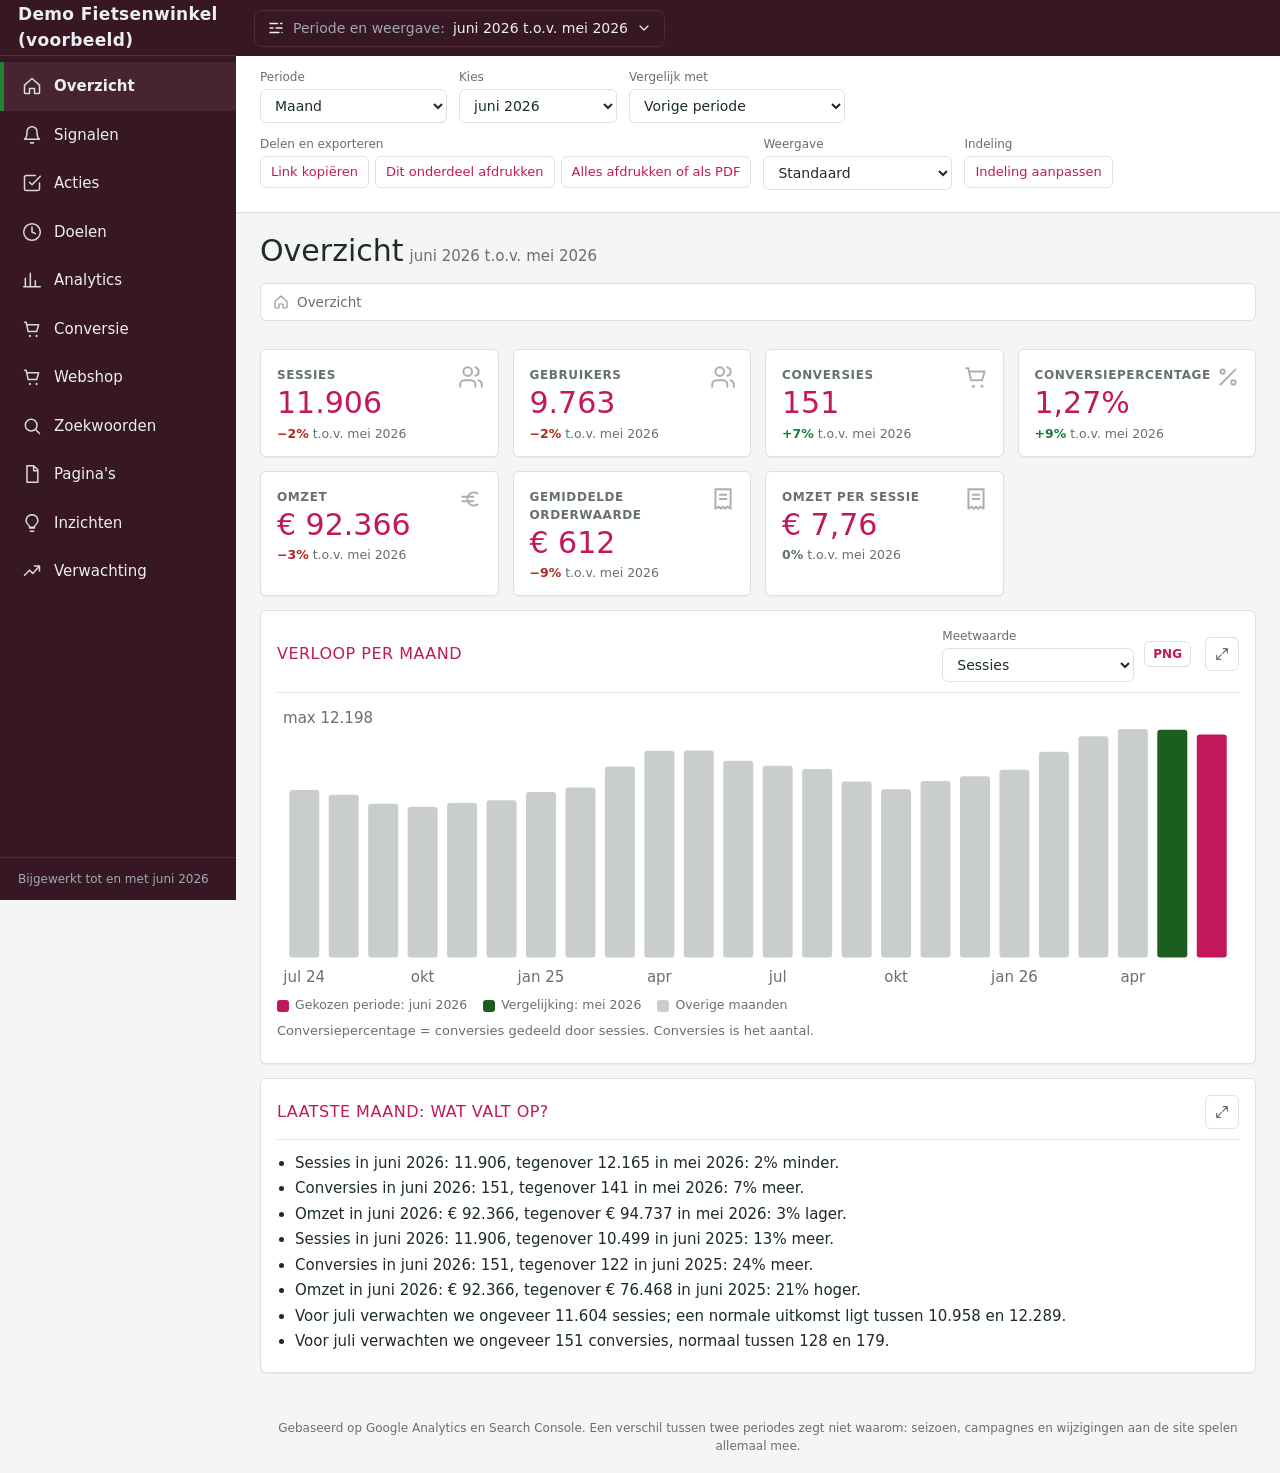
==== dashboard.html @ 762b7cb7 "Add files via upload" ====
<!doctype html>
<html lang="nl"><head><meta charset="utf-8"><meta name="viewport" content="width=device-width,initial-scale=1">
<meta http-equiv="Content-Security-Policy" content="default-src 'none'; img-src data:; font-src data:; style-src 'sha256-wTCPp9EGYqGmi0ej5ncBSJ5hKTFx9IuQCtGtWzcFGpI='; script-src 'sha256-i0aN+VMbCwpptLCqnxcGpeoLJK3s5Jv+QMBbBf+KfWs='; base-uri 'none'; form-action 'none'">
<meta name="robots" content="noindex,nofollow"><meta name="referrer" content="no-referrer">
<title>Demo Fietsenwinkel (voorbeeld) · Dashboard</title>
<style>/* Dashboard (lay-out: donkere zijbalk, topbalk, tegels met pictogram, panelen met uitklapknop). Kleuren komen als variabelen uit het thema. */
*{box-sizing:border-box}
html{background:var(--page)}
body{margin:0;background:var(--page);color:var(--text);font-family:var(--font);font-size:15px;line-height:1.5}
.shell{display:flex;min-height:100vh}

/* zijbalk */
.side{flex:0 0 236px;width:236px;background:var(--side-bg);color:var(--side-text);display:flex;flex-direction:column;position:sticky;top:0;height:100vh;z-index:40}
.side-brand{height:56px;flex:0 0 56px;display:flex;align-items:center;padding:0 18px;border-bottom:1px solid var(--side-line);font-weight:800;font-size:17px;letter-spacing:.02em;overflow:hidden}
.side-brand img{max-height:32px;max-width:190px;width:auto;height:auto;display:block}
.nav-list{display:flex;flex-direction:column;padding:6px 0;flex:1;overflow:auto}
.nav{display:flex;align-items:center;gap:12px;width:100%;padding:13px 18px;background:none;border:0;border-left:4px solid transparent;color:var(--side-text);font:inherit;font-size:15px;text-align:left;cursor:pointer}
.nav:hover{background:var(--side-active)}
.nav.on{background:var(--side-active);border-left-color:var(--side-accent);font-weight:700}
.nav:focus-visible{outline:3px solid var(--accent);outline-offset:-3px}
.nav svg{flex:0 0 20px;opacity:.9}
.side-foot{padding:12px 18px;font-size:12px;color:var(--side-muted);border-top:1px solid var(--side-line)}
.scrim{display:none}

/* hoofdgedeelte */
.main{flex:1;min-width:0;display:flex;flex-direction:column}
.topbar{height:56px;flex:0 0 56px;background:var(--side-bg);color:var(--side-text);display:flex;align-items:center;justify-content:space-between;gap:12px;padding:0 18px;position:sticky;top:0;z-index:30}
.burger{display:none;background:none;border:0;color:var(--side-text);padding:6px;cursor:pointer}
.bar-name{font-weight:700;display:none}
.selbtn{display:flex;align-items:center;gap:8px;background:none;border:1px solid var(--side-line);border-radius:8px;color:var(--side-text);font:inherit;font-size:14px;padding:7px 12px;cursor:pointer;max-width:100%;text-align:left}
.selbtn:hover{background:var(--side-active)}
.selbtn:focus-visible,.burger:focus-visible{outline:3px solid var(--accent);outline-offset:2px}
.selbtn .lab{color:var(--side-muted)}
.selbtn .lab::after{content:":"}
.selbtn span.txt{overflow:hidden;text-overflow:ellipsis;white-space:nowrap}
.selpanel{background:var(--card);border-bottom:1px solid var(--border);padding:12px 24px}
.selpanel[hidden]{display:none}
.pagehead{padding:20px 24px 4px}
.pagehead h1{font-size:30px;font-weight:300;margin:0;line-height:1.2}
.pagehead h1 small{font-size:15px;color:var(--muted);font-weight:400;margin-left:6px}
.crumbs{display:flex;align-items:center;gap:8px;color:var(--muted);font-size:13.5px;background:var(--card);border:1px solid var(--border);border-radius:6px;padding:8px 12px;margin:14px 0 4px}
.crumbs svg{opacity:.7}
.content{padding:8px 24px 24px}
.footer{color:var(--muted);font-size:12px;margin:8px 24px 18px;text-align:center}

/* tegels en panelen */
.kpis{display:grid;grid-template-columns:repeat(auto-fit,minmax(200px,1fr));gap:14px;margin:12px 0 14px}
.kpi{position:relative;background:var(--card);border:1px solid var(--border);border-radius:6px;padding:16px 16px 12px;box-shadow:0 1px 2px rgba(0,0,0,.05)}
.kpi .l{color:var(--muted);font-size:12px;text-transform:uppercase;letter-spacing:.05em;font-weight:600;order:2}
.kpi .v{font-size:30px;font-weight:300;color:var(--primary-text);line-height:1.15;margin:2px 0 4px}
.kpi .d{font-size:12.5px;color:var(--muted)}
.kpi .ic{position:absolute;right:14px;top:14px;color:var(--muted);opacity:.55}
.pos{color:var(--good)}.neg{color:var(--bad)}
.kpi .d.pos b{color:var(--good)}.kpi .d.neg b{color:var(--bad)}.kpi .d b{font-weight:700}
.card{background:var(--card);border:1px solid var(--border);border-radius:6px;padding:16px;margin:0 0 14px;box-shadow:0 1px 2px rgba(0,0,0,.05);min-width:0}
.ph{display:flex;align-items:center;justify-content:space-between;gap:12px;flex-wrap:wrap;border-bottom:1px solid var(--border);padding-bottom:10px;margin-bottom:12px}
.ph h2{font-size:16px;margin:0;color:var(--primary-text);text-transform:uppercase;letter-spacing:.03em;font-weight:500}
.ph .controls{margin:0}
.ph .tools{display:flex;align-items:center;gap:10px;margin-left:auto}
.xbtn{display:inline-flex;align-items:center;justify-content:center;width:34px;height:34px;background:var(--card);border:1px solid var(--border);border-radius:6px;color:var(--muted);cursor:pointer;padding:0}
.xbtn:hover{color:var(--text);border-color:var(--primary)}
.xbtn:focus-visible{outline:3px solid var(--accent);outline-offset:2px}
.card.expanded{position:fixed;top:0;right:0;bottom:0;left:0;z-index:60;margin:0;border-radius:0;overflow:auto;padding:24px}
body.noscroll{overflow:hidden}
h3{font-size:14px;margin:16px 0 6px;color:var(--text)}

/* besturing, tabellen, grafieken */
.controls{display:flex;flex-wrap:wrap;gap:12px;margin:0 0 10px}
.field{display:flex;flex-direction:column;font-size:12px;color:var(--muted);gap:3px}
select{font:inherit;font-size:14px;color:var(--text);background:var(--card);border:1px solid var(--border);border-radius:6px;padding:7px 10px;min-width:150px}
select:focus-visible{outline:3px solid var(--accent);outline-offset:1px}
.scroll{overflow-x:auto;-webkit-overflow-scrolling:touch}
table{width:100%;border-collapse:collapse;margin:6px 0}
th,td{text-align:left;padding:7px 8px;border-bottom:1px solid var(--border);font-size:14px}
th{font-size:12px;color:var(--muted);text-transform:uppercase;letter-spacing:.03em;font-weight:600}
td.num,th:not(:first-child){text-align:right}
td.num{white-space:nowrap}td.txt{text-align:left}td.strong{font-weight:700}td.new{color:var(--primary-text);font-weight:600}
tr.pick{cursor:pointer}tr.pick:hover td{background:var(--page)}tr.pick:focus-visible{outline:3px solid var(--accent);outline-offset:-3px}
tr.pick.on td{background:var(--page);font-weight:600}tr.total td{font-weight:700;border-top:2px solid var(--border)}
.absent{color:var(--muted);font-style:italic}
.chart svg{display:block;width:100%;height:auto}
.bar{fill:var(--muted);opacity:.35}
.bar.sel{fill:var(--primary);opacity:1}.bar.cmp{fill:var(--accent);opacity:1}.bar.fc{fill:var(--accent);opacity:.75}
.whisker{stroke:var(--text);stroke-width:2}
.axis{fill:var(--muted);font-size:10px}
.legend{display:flex;flex-wrap:wrap;gap:6px 16px;margin:6px 0 2px;font-size:12.5px;color:var(--muted)}
.lg{display:inline-flex;align-items:center;gap:6px}
.sw{display:inline-block;width:12px;height:12px;border-radius:3px;background:var(--muted);opacity:.35}
.sw.sel{background:var(--primary);opacity:1}.sw.cmp{background:var(--accent);opacity:1}
.sw.fc{background:var(--accent);opacity:.75}.sw.wh{background:none;border-left:2px solid var(--text);border-radius:0;width:2px;opacity:1}
.s0{fill:var(--c0)}.s1{fill:var(--c1)}.s2{fill:var(--c2)}.s3{fill:var(--c3)}.s4{fill:var(--c4)}.s5{fill:var(--c5)}
.sw.s0{background:var(--c0);opacity:1}.sw.s1{background:var(--c1);opacity:1}.sw.s2{background:var(--c2);opacity:1}
.sw.s3{background:var(--c3);opacity:1}.sw.s4{background:var(--c4);opacity:1}.sw.s5{background:var(--c5);opacity:1}
.mk.sel{fill:var(--primary)}.mk.cmp{fill:var(--accent)}
.spark{display:block;width:110px;height:28px}.spark polyline{fill:none;stroke:var(--primary);stroke-width:2;stroke-linejoin:round;stroke-linecap:round}.spark circle{fill:var(--accent)}
.note{color:var(--muted);font-size:13px;margin:6px 0}
.notes .note{margin:4px 0}
.muted{color:var(--muted)}
.warn{border-left:4px solid var(--bad);background:var(--card);padding:8px 12px;border-radius:6px;margin:6px 0;font-size:13.5px}
ul{margin:4px 0 0 18px;padding:0}li{margin:3px 0;overflow-wrap:anywhere}
.detail{margin-top:10px}.detail h3{margin:10px 0 4px}
.close{font:inherit;font-size:13px;color:var(--primary-text);background:none;border:1px solid var(--border);border-radius:8px;padding:4px 10px;cursor:pointer}
.subtabs{display:flex;flex-wrap:wrap;gap:6px;margin:8px 0 12px}
.pill{font:inherit;font-size:13.5px;font-weight:600;color:var(--text);background:var(--card);border:1px solid var(--border);border-radius:999px;padding:6px 14px;cursor:pointer}
.pill:hover{border-color:var(--primary)}.pill.on{background:var(--primary);color:var(--on-primary);border-color:var(--primary)}
.pill:focus-visible{outline:3px solid var(--accent);outline-offset:2px}
.kw-search{width:100%;max-width:420px;font:inherit;font-size:15px;color:var(--text);background:var(--card);border:1px solid var(--border);border-radius:8px;padding:9px 12px}
.kw-search:focus-visible{outline:3px solid var(--accent);outline-offset:1px}
.chips{display:flex;flex-wrap:wrap;gap:6px;margin:8px 0}
.chip{font:inherit;font-size:13px;color:var(--on-primary);background:var(--primary);border:0;border-radius:999px;padding:5px 12px;cursor:pointer}
.chip:focus-visible{outline:3px solid var(--accent);outline-offset:2px}

/* smalle schermen: zijbalk wordt een uitschuifmenu */
@media (max-width:900px){
  .side{position:fixed;left:-260px;top:0;width:250px;flex:none;height:100vh;transition:left .2s}
  .side.open{left:0}
  .scrim.on{display:block;position:fixed;top:0;right:0;bottom:0;left:0;background:rgba(0,0,0,.45);z-index:35}
  .burger{display:inline-flex}.bar-name{display:block;flex:1;overflow:hidden;text-overflow:ellipsis;white-space:nowrap}
  .selbtn span.txt{display:none}.selbtn .lab::after{content:""}.selbtn .lab{color:var(--side-text);font-weight:600}.selbtn{flex:0 1 auto;min-width:0}
  .selpanel{padding:10px 14px}.pagehead{padding:14px 14px 0}.content{padding:6px 14px 18px}.pagehead h1{font-size:24px}
  .footer{margin:8px 14px 16px}
}
@media (max-width:560px){
  th{text-transform:none;font-size:11px;letter-spacing:0}
  .kpi .v{font-size:24px}th,td{padding:6px 4px;font-size:13px}select{min-width:0;width:100%}.field{flex:1 1 140px}
  .crumbs{display:none}
}
@media (prefers-reduced-motion:reduce){.side{transition:none}}


/* toegankelijkheid */
tbody th{font-size:14px;text-transform:none;letter-spacing:0;color:inherit;font-weight:400;text-align:left}
tr.total th{font-weight:700}
.rowbtn{background:none;border:0;padding:0;margin:0;font:inherit;color:inherit;text-align:left;cursor:pointer;text-decoration:underline dotted;text-underline-offset:3px}
.rowbtn:hover{text-decoration:underline}
.rowbtn:focus-visible{outline:3px solid var(--accent);outline-offset:2px;border-radius:3px}
.skip{position:absolute;left:-9999px;top:8px;z-index:100;background:var(--card);color:var(--text);border:2px solid var(--primary);border-radius:6px;padding:8px 14px;font:inherit}
.skip:focus{left:8px}
.sr{position:absolute;width:1px;height:1px;margin:-1px;padding:0;overflow:hidden;clip:rect(0,0,0,0);white-space:nowrap;border:0}
main.content:focus{outline:none}
.pagehead h1:focus{outline:none}
@supports not selector(:focus-visible){
  .nav:focus,.selbtn:focus,.burger:focus,.xbtn:focus,.pill:focus,.chip:focus,.rowbtn:focus,select:focus,.kw-search:focus{outline:3px solid var(--accent);outline-offset:2px}
}

/* weergave Kaarten: cijfertegels en grafieken met meerdere reeksen */
.pbi-tiles{display:grid;grid-template-columns:repeat(4,minmax(0,1fr));gap:12px;margin-bottom:16px}
.pbi-tile{background:var(--card);border:1px solid var(--border);border-radius:8px;padding:12px 16px;text-align:center}
.pbi-tile .l{text-align:left;font-size:15px;color:var(--text)}
.pbi-tile .v{font-size:34px;font-weight:300;line-height:1.3;margin:8px 0 4px;color:var(--primary-text)}
.pbi-tile .v.pos{color:var(--good)}
.pbi-tile .v.neg{color:var(--bad)}
.pbi-tile .d{font-size:13px;color:var(--muted)}
.pbi-grid{display:grid;grid-template-columns:repeat(2,minmax(0,1fr));gap:16px}
@media (max-width:1100px){.pbi-tiles{grid-template-columns:repeat(2,minmax(0,1fr))}.pbi-grid{grid-template-columns:minmax(0,1fr)}}
@media (max-width:500px){.pbi-tiles{grid-template-columns:minmax(0,1fr)}}
.chart .grid{stroke:var(--border);stroke-width:1}
.chart .bar.g0,.legend .sw.g0{fill:var(--s-a);background:var(--s-a);opacity:1}
.chart .bar.g1,.legend .sw.g1{fill:var(--s-b);background:var(--s-b);opacity:1}
.chart .bar.g2,.legend .sw.g2{fill:var(--s-c);background:var(--s-c);opacity:1}
.chart .ln{fill:none;stroke-width:2.5;stroke-linejoin:round}
.chart .l0{stroke:var(--s-a);fill:var(--s-a)}
.chart .l1{stroke:var(--s-b);fill:var(--s-b)}
.chart .l2{stroke:var(--s-c);fill:var(--s-c)}
.chart .ln.l0,.chart .ln.l1,.chart .ln.l2{fill:none}
.chart .ln.dash{stroke-dasharray:6 4}
.chart .ax2{font-size:12.5px}

/* signalen */
.signals{list-style:none;margin:0;padding:0}
.signal{border-left:5px solid var(--border);padding:8px 14px;margin:12px 0;background:var(--card)}
.signal.sev-high{border-left-color:var(--bad)}
.signal.sev-mid{border-left-color:var(--s-b)}
.signal.sev-low{border-left-color:var(--s-c)}
.signal h3{margin:4px 0;font-size:16px}
.signal p{margin:4px 0}
.signal .sev{display:inline-block;font-size:12px;font-weight:700;text-transform:uppercase;letter-spacing:.04em;color:var(--text);border:1px solid var(--border);border-radius:4px;padding:0 6px}

/* delen en exporteren */
.export .exrow{display:flex;flex-wrap:wrap;gap:6px}
.xb,.exp{font:inherit;font-size:13px;color:var(--primary-text);background:var(--card);border:1px solid var(--border);border-radius:6px;padding:5px 10px;cursor:pointer}
.xb:hover,.exp:hover{border-color:var(--primary)}
.xb:focus-visible,.exp:focus-visible{outline:3px solid var(--accent);outline-offset:2px}
.exp{padding:3px 8px;font-size:12px;font-weight:600;margin-right:4px}
/* afdrukken en PDF: alleen de inhoud, geen menu en knoppen; alle onderdelen onder elkaar bij 'alles afdrukken' */
.printall{display:none}
body.print-all .shell,body.print-all .scrim,body.print-all .skip{display:none}
body.print-all .printall{display:block;padding:16px 24px;background:var(--page)}
.print-head{font-size:24px;font-weight:300;margin:0 0 12px;color:var(--primary-text)}
.print-title{font-size:20px;margin:18px 0 8px;color:var(--text);border-bottom:2px solid var(--primary);padding-bottom:4px}
@media print{
  .side,.topbar,.selpanel,.skip,.sr,.scrim,.footer,.xbtn,.tools,.crumbs,.controls,.close{display:none !important}
  html,body{background:#fff}
  .shell{display:block}.main{margin:0}.content{padding:0}
  .card,.pbi-tile,.kpi,.signal{break-inside:avoid;box-shadow:none}
  .print-view{break-before:page}
  .print-view:first-of-type{break-before:auto}
  body.print-all .printall{padding:0}
  *{-webkit-print-color-adjust:exact;print-color-adjust:exact}
}

/* weergave Lijnen */
.pbi-tiles.lt .pbi-tile{text-align:left;border-top:4px solid var(--s-a);border-radius:6px}
.pbi-tiles.lt .pbi-tile .v{font-size:28px;font-weight:600}
.chart .area{fill:var(--s-a);opacity:.14;stroke:none}
.chart .ln.l0{stroke-width:3}
/* weergave Donker: meters, ring, balken */
.neon-gauges{display:grid;grid-template-columns:repeat(4,minmax(0,1fr));gap:12px}
@media (max-width:1100px){.neon-gauges{grid-template-columns:repeat(2,minmax(0,1fr))}}
.gbox .gl{text-align:center;font-size:14px;color:var(--muted)}
.g-track{fill:none;stroke:var(--border);stroke-width:14;stroke-linecap:round}
.g-val{fill:none;stroke:var(--s-a);stroke-width:14;stroke-linecap:round}
.g-num{fill:var(--text);font-size:22px;font-weight:600}
.g-sub{fill:var(--muted);font-size:10px}
.donut{display:grid;grid-template-columns:minmax(120px,200px) 1fr;gap:16px;align-items:center}
.dn{fill:none;stroke-width:16}
.dn.d0,.sw.d0{stroke:var(--c0);background:var(--c0);opacity:1}.dn.d1,.sw.d1{stroke:var(--c1);background:var(--c1);opacity:1}
.dn.d2,.sw.d2{stroke:var(--c2);background:var(--c2);opacity:1}.dn.d3,.sw.d3{stroke:var(--c3);background:var(--c3);opacity:1}.dn.d4,.sw.d4{stroke:var(--c5);background:var(--c5);opacity:1}
.donut .legend{flex-direction:column;align-items:flex-start}
.hbars .hb{display:grid;grid-template-columns:minmax(80px,30%) 1fr minmax(48px,auto);gap:10px;align-items:center;margin:8px 0}
.hb-l{overflow:hidden;text-overflow:ellipsis;white-space:nowrap}
.hb-t{display:block;height:12px;background:var(--border);border-radius:6px;overflow:hidden}
.hb-f{display:block;height:100%;background:linear-gradient(90deg,var(--s-a),var(--s-b));border-radius:6px}
.hb-v{text-align:right;font-variant-numeric:tabular-nums}
html[data-style="donker"] .chart .area{opacity:.25}

/* eigen indeling */
[hidden]{display:none !important}
.layout-editor{border:2px dashed var(--primary)}
.ly-list{list-style:none;margin:8px 0;padding:0}
.ly-row{display:flex;align-items:center;gap:8px;padding:6px 0;border-bottom:1px solid var(--border)}
.ly-row label{flex:1}
.ly-row .xb{padding:3px 10px;min-width:36px}
.ly-row .xb:disabled{opacity:.4;cursor:default}
.ly-row input{width:18px;height:18px}

/* wereldbol */
.globe-row{display:grid;grid-template-columns:minmax(240px,560px) minmax(0,1fr);gap:20px;align-items:start}
@media (max-width:900px){.globe-row{grid-template-columns:minmax(0,1fr)}}
canvas.globe{display:block;width:100%;height:auto;max-width:560px;touch-action:pan-y;cursor:grab;border-radius:50%}
canvas.globe:active{cursor:grabbing}
canvas.globe:focus-visible{outline:3px solid var(--accent);outline-offset:3px}
.globe-info{min-height:2.6em;font-weight:600;margin:0 0 8px}
.globe-legend{display:flex;align-items:center;gap:8px;margin:12px 0;font-size:13px;color:var(--muted)}
.globe-grad{display:inline-block;width:140px;height:10px;border-radius:5px;background:linear-gradient(90deg,var(--border),var(--s-a))}
.globe-top{margin:8px 0;padding-left:20px}

/* reeksen 4 en 5 */
.chart .bar.g3,.legend .sw.g3{fill:var(--s-d);background:var(--s-d);opacity:1}
.chart .bar.g4,.legend .sw.g4{fill:var(--muted);background:var(--muted);opacity:1}
.chart .l3{stroke:var(--s-d);fill:var(--s-d)}.chart .l4{stroke:var(--muted);fill:var(--muted)}
.chart .ln.l3,.chart .ln.l4{fill:none}
/* meters met kleurverloop */
.g-val{stroke:var(--grad,var(--s-a))}
.gs0{stop-color:var(--s-a)}.gs1{stop-color:var(--s-b)}
/* weergave Donker: neon, diepe achtergrond, gloed */
html[data-style="donker"],html[data-style="donker"] body{background:radial-gradient(1100px 600px at 85% -10%,#2b1c63 0%,var(--page) 62%) fixed,var(--page)}
html[data-style="donker"] .card,html[data-style="donker"] .pbi-tile,html[data-style="donker"] .kpi{background:linear-gradient(160deg,#1c1842 0%,var(--card) 70%);border-color:#33306a;box-shadow:0 0 0 1px rgba(155,135,255,.08),0 8px 24px rgba(0,0,0,.35)}
html[data-style="donker"] .selpanel,html[data-style="donker"] .topbar{background:#120f2c}
html[data-style="donker"] .g-val{stroke:var(--grad);filter:drop-shadow(0 0 6px rgba(255,79,163,.7))}
html[data-style="donker"] .gs0{stop-color:var(--s-a)}html[data-style="donker"] .gs1{stop-color:var(--s-b)}
html[data-style="donker"] .chart .ln{filter:drop-shadow(0 0 5px currentColor)}
html[data-style="donker"] .chart .ln.l0{stroke:var(--s-a);color:var(--s-a)}html[data-style="donker"] .chart .ln.l1{color:var(--s-b)}html[data-style="donker"] .chart .ln.l2{color:var(--s-c)}
html[data-style="donker"] .chart .area{fill:var(--s-a);opacity:.22}
html[data-style="donker"] .dn{filter:drop-shadow(0 0 4px rgba(155,135,255,.5))}
html[data-style="donker"] .hb-f{background:linear-gradient(90deg,var(--s-a),var(--s-b),var(--s-c))}
html[data-style="donker"] .hb-t{background:#2a2658}
html[data-style="donker"] .card h2,html[data-style="donker"] .ph h2{color:var(--primary-text);letter-spacing:.06em}
/* weergave Kaarten en Lijnen in alle onderdelen: ander uiterlijk van tegels en panelen */
html[data-style="kaarten"] .kpi{text-align:center;border-radius:8px}
html[data-style="kaarten"] .kpi .v{font-weight:300;font-size:34px}
html[data-style="lijnen"] .card{border:0;border-top:3px solid var(--s-a);border-radius:4px;box-shadow:0 1px 3px rgba(0,0,0,.08)}
html[data-style="lijnen"] .kpi{border:0;border-left:4px solid var(--s-a);border-radius:4px}

/* samenvatting van het bureau */
.sm-text{font-size:16px;line-height:1.6;max-width:70ch;margin:8px 0}
.neon-gauges.cols3{grid-template-columns:repeat(3,minmax(0,1fr))}
@media (max-width:700px){.neon-gauges.cols3{grid-template-columns:repeat(2,minmax(0,1fr))}}
.field input[type=number]{min-width:260px;font:inherit;padding:7px 9px}

html[data-style="donker"]{color-scheme:dark;--page:#0b0a1f;--card:#161334;--text:#f2f1ff;--muted:#b3b0d6;--border:#2e2a5a;--primary:#ff4fa3;--on-primary:#000000;--primary-text:#ff69b4;--accent:#38d6e8;--s-a:#ff4fa3;--s-b:#ffa94d;--s-c:#38d6e8;--s-d:#9b87ff;--c0:#ff4fa3;--c1:#38d6e8;--c2:#ffa94d;--c3:#9b87ff;--c4:#4ee59a;--c5:#b3b0d6;--good:#4ee59a;--bad:#ff7a7a}:root{--c0:#c2185b;--c1:#1b5e20;--c2:#2b40ab;--c3:#978426;--c4:#238b8b;--c5:#828a8a;--primary:#c2185b;--primary-text:#c2185b;--s-a:#c2185b;--s-b:#1b5e20;--s-c:#828a8a;--s-d:#2e9e3a;--accent:#1b5e20;--bg:#ffffff;--page:#f5f5f5;--text:#1c2b2b;--muted:#667070;--card:#ffffff;--border:#e0e0e0;--on-primary:#ffffff;--good:#1b7a3d;--bad:#b3261e;--side-bg:#361723;--side-text:#eceff1;--side-muted:#a0aab0;--side-line:#502b39;--side-active:#482332;--side-accent:#25822c;--font:"Lato",system-ui,-apple-system,"Segoe UI",Roboto,"Helvetica Neue",Arial,sans-serif}</style></head><body>
<div id="app"></div>
<noscript><p>Dit dashboard heeft JavaScript nodig om de cijfers te tonen.</p></noscript>
<script type="application/json" id="d">{"months":[{"ym":"2023-07","s":8099,"u":6641,"c":103,"r":66086.1},{"ym":"2023-08","s":7563,"u":6202,"c":88,"r":54075.45},{"ym":"2023-09","s":7256,"u":5950,"c":84,"r":55936.48},{"ym":"2023-10","s":7294,"u":5981,"c":85,"r":56482.61},{"ym":"2023-11","s":7082,"u":5807,"c":89,"r":58029.38},{"ym":"2023-12","s":7340,"u":6019,"c":83,"r":54701.37},{"ym":"2024-01","s":7696,"u":6311,"c":95,"r":59432.94},{"ym":"2024-02","s":8290,"u":6798,"c":112,"r":74013.82},{"ym":"2024-03","s":9120,"u":7478,"c":125,"r":83452.76},{"ym":"2024-04","s":9240,"u":7577,"c":106,"r":65102.13},{"ym":"2024-05","s":9931,"u":8143,"c":136,"r":85854.35},{"ym":"2024-06","s":9614,"u":7883,"c":109,"r":70711.78},{"ym":"2024-07","s":8946,"u":7336,"c":109,"r":67013.99},{"ym":"2024-08","s":8692,"u":7127,"c":118,"r":76507.02},{"ym":"2024-09","s":8215,"u":6736,"c":103,"r":64912.65},{"ym":"2024-10","s":8053,"u":6603,"c":106,"r":70607.9},{"ym":"2024-11","s":8254,"u":6768,"c":110,"r":70175.43},{"ym":"2024-12","s":8398,"u":6886,"c":114,"r":71723.01},{"ym":"2025-01","s":8835,"u":7245,"c":120,"r":80492.43},{"ym":"2025-02","s":9078,"u":7444,"c":121,"r":79854.21},{"ym":"2025-03","s":10202,"u":8366,"c":139,"r":90469.84},{"ym":"2025-04","s":11034,"u":9048,"c":150,"r":92136.62},{"ym":"2025-05","s":11047,"u":9059,"c":130,"r":79187.16},{"ym":"2025-06","s":10499,"u":8609,"c":122,"r":76468.42},{"ym":"2025-07","s":10233,"u":8391,"c":123,"r":75925.37},{"ym":"2025-08","s":10063,"u":8252,"c":124,"r":76356.23},{"ym":"2025-09","s":9403,"u":7710,"c":128,"r":79528.42},{"ym":"2025-10","s":8987,"u":7369,"c":102,"r":67591.88},{"ym":"2025-11","s":9426,"u":7729,"c":124,"r":76058.4},{"ym":"2025-12","s":9679,"u":7937,"c":131,"r":86903.67},{"ym":"2026-01","s":10025,"u":8220,"c":133,"r":81908.61},{"ym":"2026-02","s":10991,"u":9013,"c":142,"r":89098.71},{"ym":"2026-03","s":11811,"u":9685,"c":135,"r":87384.68},{"ym":"2026-04","s":12198,"u":10002,"c":162,"r":101425.64},{"ym":"2026-05","s":12165,"u":9975,"c":141,"r":94737.16},{"ym":"2026-06","s":11906,"u":9763,"c":151,"r":92365.95}],"latest":"2026-06","channels":{"2023-07":{"Organic Search":3640,"Paid Search":1679,"Direct":1565,"Referral":523,"Social":532,"E-mail":160},"2023-08":{"Organic Search":3455,"Paid Search":1398,"Direct":1603,"Referral":462,"Social":500,"E-mail":145},"2023-09":{"Organic Search":3228,"Paid Search":1369,"Direct":1527,"Referral":469,"Social":521,"E-mail":142},"2023-10":{"Organic Search":3239,"Paid Search":1393,"Direct":1564,"Referral":431,"Social":510,"E-mail":157},"2023-11":{"Organic Search":3124,"Paid Search":1381,"Direct":1492,"Referral":439,"Social":507,"E-mail":139},"2023-12":{"Organic Search":3313,"Paid Search":1469,"Direct":1476,"Referral":452,"Social":478,"E-mail":152},"2024-01":{"Organic Search":3463,"Paid Search":1441,"Direct":1622,"Referral":446,"Social":576,"E-mail":148},"2024-02":{"Organic Search":3736,"Paid Search":1783,"Direct":1591,"Referral":466,"Social":548,"E-mail":166},"2024-03":{"Organic Search":4090,"Paid Search":1732,"Direct":1951,"Referral":569,"Social":591,"E-mail":187},"2024-04":{"Organic Search":4141,"Paid Search":1910,"Direct":1832,"Referral":531,"Social":638,"E-mail":188},"2024-05":{"Organic Search":4495,"Paid Search":2059,"Direct":1892,"Referral":549,"Social":740,"E-mail":196},"2024-06":{"Organic Search":4216,"Paid Search":1995,"Direct":2008,"Referral":578,"Social":625,"E-mail":192},"2024-07":{"Organic Search":4100,"Paid Search":1710,"Direct":1813,"Referral":544,"Social":597,"E-mail":182},"2024-08":{"Organic Search":3696,"Paid Search":1784,"Direct":1872,"Referral":519,"Social":642,"E-mail":179},"2024-09":{"Organic Search":3680,"Paid Search":1580,"Direct":1760,"Referral":476,"Social":549,"E-mail":170},"2024-10":{"Organic Search":3565,"Paid Search":1630,"Direct":1675,"Referral":477,"Social":539,"E-mail":167},"2024-11":{"Organic Search":3778,"Paid Search":1664,"Direct":1552,"Referral":522,"Social":564,"E-mail":174},"2024-12":{"Organic Search":3787,"Paid Search":1682,"Direct":1675,"Referral":536,"Social":544,"E-mail":174},"2025-01":{"Organic Search":4140,"Paid Search":1742,"Direct":1654,"Referral":542,"Social":590,"E-mail":167},"2025-02":{"Organic Search":4063,"Paid Search":1836,"Direct":1750,"Referral":575,"Social":667,"E-mail":187},"2025-03":{"Organic Search":4626,"Paid Search":2024,"Direct":1929,"Referral":658,"Social":770,"E-mail":195},"2025-04":{"Organic Search":4965,"Paid Search":2347,"Direct":2051,"Referral":686,"Social":747,"E-mail":238},"2025-05":{"Organic Search":4952,"Paid Search":2236,"Direct":2217,"Referral":684,"Social":724,"E-mail":234},"2025-06":{"Organic Search":4907,"Paid Search":2029,"Direct":2014,"Referral":588,"Social":740,"E-mail":221},"2025-07":{"Organic Search":4681,"Paid Search":2073,"Direct":1912,"Referral":655,"Social":696,"E-mail":216},"2025-08":{"Organic Search":4647,"Paid Search":2096,"Direct":1886,"Referral":565,"Social":667,"E-mail":202},"2025-09":{"Organic Search":4349,"Paid Search":1882,"Direct":1799,"Referral":560,"Social":619,"E-mail":194},"2025-10":{"Organic Search":4261,"Paid Search":1667,"Direct":1724,"Referral":506,"Social":658,"E-mail":171},"2025-11":{"Organic Search":4116,"Paid Search":2030,"Direct":1904,"Referral":530,"Social":659,"E-mail":187},"2025-12":{"Organic Search":4188,"Paid Search":2079,"Direct":1973,"Referral":610,"Social":630,"E-mail":199},"2026-01":{"Organic Search":4318,"Paid Search":2081,"Direct":2149,"Referral":623,"Social":650,"E-mail":204},"2026-02":{"Organic Search":4861,"Paid Search":2282,"Direct":2201,"Referral":674,"Social":751,"E-mail":222},"2026-03":{"Organic Search":5609,"Paid Search":2298,"Direct":2209,"Referral":670,"Social":779,"E-mail":246},"2026-04":{"Organic Search":5353,"Paid Search":2434,"Direct":2592,"Referral":692,"Social":879,"E-mail":248},"2026-05":{"Organic Search":5284,"Paid Search":2475,"Direct":2599,"Referral":701,"Social":867,"E-mail":239},"2026-06":{"Organic Search":5403,"Paid Search":2464,"Direct":2295,"Referral":694,"Social":799,"E-mail":251}},"channel_stats":{"2023-07":{"Organic Search":[44,28230.96],"Paid Search":[26,16681.93],"Direct":[22,14115.48],"Referral":[4,2566.45],"Social":[3,1924.84],"E-mail":[4,2566.45]},"2023-08":{"Organic Search":[39,23965.26],"Paid Search":[20,12289.88],"Direct":[20,12289.88],"Referral":[4,2457.97],"Social":[2,1228.99],"E-mail":[3,1843.48]},"2023-09":{"Organic Search":[36,23972.78],"Paid Search":[20,13318.21],"Direct":[19,12652.3],"Referral":[4,2663.64],"Social":[2,1331.82],"E-mail":[3,1997.73]},"2023-10":{"Organic Search":[37,24586.55],"Paid Search":[20,13290.03],"Direct":[20,13290.03],"Referral":[3,1993.5],"Social":[2,1329.0],"E-mail":[3,1993.5]},"2023-11":{"Organic Search":[37,24124.57],"Paid Search":[22,14344.34],"Direct":[21,13692.33],"Referral":[4,2608.06],"Social":[2,1304.03],"E-mail":[3,1956.05]},"2023-12":{"Organic Search":[36,23725.9],"Paid Search":[21,13840.11],"Direct":[18,11862.95],"Referral":[3,1977.16],"Social":[2,1318.11],"E-mail":[3,1977.16]},"2024-01":{"Organic Search":[41,25650.01],"Paid Search":[22,13763.42],"Direct":[22,13763.42],"Referral":[4,2502.44],"Social":[3,1876.83],"E-mail":[3,1876.83]},"2024-02":{"Organic Search":[48,31720.21],"Paid Search":[30,19825.13],"Direct":[23,15199.27],"Referral":[4,2643.35],"Social":[3,1982.51],"E-mail":[4,2643.35]},"2024-03":{"Organic Search":[54,36051.59],"Paid Search":[29,19361.04],"Direct":[29,19361.04],"Referral":[5,3338.11],"Social":[3,2002.87],"E-mail":[5,3338.11]},"2024-04":{"Organic Search":[45,27637.7],"Paid Search":[27,16582.62],"Direct":[23,14125.93],"Referral":[4,2456.68],"Social":[3,1842.51],"E-mail":[4,2456.68]},"2024-05":{"Organic Search":[59,37245.64],"Paid Search":[35,22094.87],"Direct":[28,17675.9],"Referral":[5,3156.41],"Social":[4,2525.13],"E-mail":[5,3156.41]},"2024-06":{"Organic Search":[45,29192.94],"Paid Search":[28,18164.49],"Direct":[25,16218.3],"Referral":[4,2594.93],"Social":[3,1946.2],"E-mail":[4,2594.93]},"2024-07":{"Organic Search":[48,29510.75],"Paid Search":[26,15984.99],"Direct":[24,14755.37],"Referral":[4,2459.23],"Social":[3,1844.42],"E-mail":[4,2459.23]},"2024-08":{"Organic Search":[47,30473.14],"Paid Search":[30,19450.94],"Direct":[28,18154.21],"Referral":[5,3241.82],"Social":[3,1945.09],"E-mail":[5,3241.82]},"2024-09":{"Organic Search":[44,27729.68],"Paid Search":[24,15125.28],"Direct":[24,15125.28],"Referral":[4,2520.88],"Social":[3,1890.66],"E-mail":[4,2520.88]},"2024-10":{"Organic Search":[45,29975.05],"Paid Search":[26,17318.92],"Direct":[24,15986.69],"Referral":[4,2664.45],"Social":[3,1998.34],"E-mail":[4,2664.45]},"2024-11":{"Organic Search":[48,30622.01],"Paid Search":[27,17224.88],"Direct":[23,14673.04],"Referral":[5,3189.79],"Social":[3,1913.88],"E-mail":[4,2551.83]},"2024-12":{"Organic Search":[49,30828.31],"Paid Search":[28,17616.18],"Direct":[25,15728.73],"Referral":[5,3145.75],"Social":[3,1887.45],"E-mail":[4,2516.6]},"2025-01":{"Organic Search":[54,36221.59],"Paid Search":[29,19452.34],"Direct":[25,16769.26],"Referral":[5,3353.85],"Social":[3,2012.31],"E-mail":[4,2683.08]},"2025-02":{"Organic Search":[52,34317.51],"Paid Search":[30,19798.56],"Direct":[26,17158.76],"Referral":[5,3299.76],"Social":[3,1979.86],"E-mail":[5,3299.76]},"2025-03":{"Organic Search":[61,39702.59],"Paid Search":[34,22129.31],"Direct":[29,18875.0],"Referral":[6,3905.17],"Social":[4,2603.45],"E-mail":[5,3254.31]},"2025-04":{"Organic Search":[65,39925.87],"Paid Search":[39,23955.52],"Direct":[30,18427.32],"Referral":[6,3685.46],"Social":[4,2456.98],"E-mail":[6,3685.46]},"2025-05":{"Organic Search":[57,34720.52],"Paid Search":[32,19492.22],"Direct":[28,17055.7],"Referral":[5,3045.66],"Social":[3,1827.4],"E-mail":[5,3045.66]},"2025-06":{"Organic Search":[54,33846.68],"Paid Search":[29,18176.92],"Direct":[26,16296.55],"Referral":[5,3133.95],"Social":[3,1880.37],"E-mail":[5,3133.95]},"2025-07":{"Organic Search":[54,33333.09],"Paid Search":[31,19135.66],"Direct":[25,15431.99],"Referral":[5,3086.4],"Social":[3,1851.84],"E-mail":[5,3086.4]},"2025-08":{"Organic Search":[54,33251.91],"Paid Search":[32,19704.83],"Direct":[25,15394.4],"Referral":[5,3078.88],"Social":[3,1847.33],"E-mail":[5,3078.88]},"2025-09":{"Organic Search":[56,34793.68],"Paid Search":[32,19882.1],"Direct":[27,16775.53],"Referral":[5,3106.58],"Social":[3,1863.95],"E-mail":[5,3106.58]},"2025-10":{"Organic Search":[45,29819.95],"Paid Search":[24,15903.97],"Direct":[22,14578.64],"Referral":[4,2650.66],"Social":[3,1988.0],"E-mail":[4,2650.66]},"2025-11":{"Organic Search":[51,31282.08],"Paid Search":[33,20241.35],"Direct":[27,16561.1],"Referral":[5,3066.87],"Social":[3,1840.12],"E-mail":[5,3066.87]},"2025-12":{"Organic Search":[54,35822.89],"Paid Search":[35,23218.54],"Direct":[29,19238.22],"Referral":[5,3316.93],"Social":[3,1990.16],"E-mail":[5,3316.93]},"2026-01":{"Organic Search":[55,33871.98],"Paid Search":[34,20939.04],"Direct":[31,19091.48],"Referral":[5,3079.27],"Social":[3,1847.56],"E-mail":[5,3079.27]},"2026-02":{"Organic Search":[60,37647.34],"Paid Search":[36,22588.41],"Direct":[31,19451.13],"Referral":[6,3764.73],"Social":[4,2509.82],"E-mail":[5,3137.28]},"2026-03":{"Organic Search":[62,40132.22],"Paid Search":[32,20713.41],"Direct":[28,18124.23],"Referral":[5,3236.47],"Social":[3,1941.88],"E-mail":[5,3236.47]},"2026-04":{"Organic Search":[68,42573.73],"Paid Search":[40,25043.37],"Direct":[38,23791.2],"Referral":[6,3756.51],"Social":[4,2504.34],"E-mail":[6,3756.51]},"2026-05":{"Organic Search":[59,39641.79],"Paid Search":[35,23516.32],"Direct":[33,22172.53],"Referral":[5,3359.47],"Social":[4,2687.58],"E-mail":[5,3359.47]},"2026-06":{"Organic Search":[64,39148.48],"Paid Search":[39,23856.11],"Direct":[32,19574.24],"Referral":[6,3670.17],"Social":[4,2446.78],"E-mail":[6,3670.17]}},"devices":{"2023-07":{"mobile":[4317,28,0.0],"tablet":[324,4,0.0],"desktop":[3458,71,0.0]},"2023-08":{"mobile":[3814,24,0.0],"tablet":[303,4,0.0],"desktop":[3446,60,0.0]},"2023-09":{"mobile":[3762,23,0.0],"tablet":[290,3,0.0],"desktop":[3204,58,0.0]},"2023-10":{"mobile":[3926,23,0.0],"tablet":[292,3,0.0],"desktop":[3076,59,0.0]},"2023-11":{"mobile":[3572,24,0.0],"tablet":[283,4,0.0],"desktop":[3227,61,0.0]},"2023-12":{"mobile":[3653,22,0.0],"tablet":[294,3,0.0],"desktop":[3393,58,0.0]},"2024-01":{"mobile":[3837,26,0.0],"tablet":[308,4,0.0],"desktop":[3551,65,0.0]},"2024-02":{"mobile":[4375,30,0.0],"tablet":[332,4,0.0],"desktop":[3583,78,0.0]},"2024-03":{"mobile":[4619,34,0.0],"tablet":[365,5,0.0],"desktop":[4136,86,0.0]},"2024-04":{"mobile":[4871,29,0.0],"tablet":[370,4,0.0],"desktop":[3999,73,0.0]},"2024-05":{"mobile":[5337,37,0.0],"tablet":[397,5,0.0],"desktop":[4197,94,0.0]},"2024-06":{"mobile":[4869,29,0.0],"tablet":[385,4,0.0],"desktop":[4360,76,0.0]},"2024-07":{"mobile":[4591,29,0.0],"tablet":[358,4,0.0],"desktop":[3997,76,0.0]},"2024-08":{"mobile":[4694,32,0.0],"tablet":[348,5,0.0],"desktop":[3650,81,0.0]},"2024-09":{"mobile":[4230,28,0.0],"tablet":[329,4,0.0],"desktop":[3656,71,0.0]},"2024-10":{"mobile":[4362,29,0.0],"tablet":[322,4,0.0],"desktop":[3369,73,0.0]},"2024-11":{"mobile":[4116,30,0.0],"tablet":[330,4,0.0],"desktop":[3808,76,0.0]},"2024-12":{"mobile":[4399,31,0.0],"tablet":[336,5,0.0],"desktop":[3663,78,0.0]},"2025-01":{"mobile":[4250,32,0.0],"tablet":[353,5,0.0],"desktop":[4232,83,0.0]},"2025-02":{"mobile":[4938,33,0.0],"tablet":[363,5,0.0],"desktop":[3777,83,0.0]},"2025-03":{"mobile":[4925,38,0.0],"tablet":[408,6,0.0],"desktop":[4869,95,0.0]},"2025-04":{"mobile":[5309,40,0.0],"tablet":[441,6,0.0],"desktop":[5284,104,0.0]},"2025-05":{"mobile":[5857,35,0.0],"tablet":[442,5,0.0],"desktop":[4748,90,0.0]},"2025-06":{"mobile":[5488,33,0.0],"tablet":[420,5,0.0],"desktop":[4591,84,0.0]},"2025-07":{"mobile":[5512,33,0.0],"tablet":[409,5,0.0],"desktop":[4312,85,0.0]},"2025-08":{"mobile":[5410,33,0.0],"tablet":[403,5,0.0],"desktop":[4250,86,0.0]},"2025-09":{"mobile":[4685,35,0.0],"tablet":[376,5,0.0],"desktop":[4342,88,0.0]},"2025-10":{"mobile":[4889,28,0.0],"tablet":[359,4,0.0],"desktop":[3739,70,0.0]},"2025-11":{"mobile":[4650,33,0.0],"tablet":[377,5,0.0],"desktop":[4399,86,0.0]},"2025-12":{"mobile":[5059,35,0.0],"tablet":[387,5,0.0],"desktop":[4233,91,0.0]},"2026-01":{"mobile":[4882,36,0.0],"tablet":[401,5,0.0],"desktop":[4742,92,0.0]},"2026-02":{"mobile":[5588,38,0.0],"tablet":[440,6,0.0],"desktop":[4963,98,0.0]},"2026-03":{"mobile":[5744,36,0.0],"tablet":[472,5,0.0],"desktop":[5595,94,0.0]},"2026-04":{"mobile":[6242,44,0.0],"tablet":[488,6,0.0],"desktop":[5468,112,0.0]},"2026-05":{"mobile":[6044,38,0.0],"tablet":[487,6,0.0],"desktop":[5634,97,0.0]},"2026-06":{"mobile":[5791,41,0.0],"tablet":[476,6,0.0],"desktop":[5639,104,0.0]}},"audience":{"2023-07":{"new":[5282,43,27589.34],"returning":[2817,60,38496.76]},"2023-08":{"new":[5061,37,22736.27],"returning":[2502,51,31339.18]},"2023-09":{"new":[4720,35,23306.87],"returning":[2536,49,32629.61]},"2023-10":{"new":[4762,36,23922.05],"returning":[2532,49,32560.56]},"2023-11":{"new":[4563,37,24124.57],"returning":[2519,52,33904.81]},"2023-12":{"new":[4741,35,23066.84],"returning":[2599,48,31634.53]},"2024-01":{"new":[5240,40,25024.4],"returning":[2456,55,34408.54]},"2024-02":{"new":[5930,47,31059.37],"returning":[2360,65,42954.45]},"2024-03":{"new":[6110,52,34716.35],"returning":[3010,73,48736.41]},"2024-04":{"new":[6467,45,27637.7],"returning":[2773,61,37464.43]},"2024-05":{"new":[6679,57,35983.07],"returning":[3252,79,49871.28]},"2024-06":{"new":[6884,46,29841.67],"returning":[2730,63,40870.11]},"2024-07":{"new":[5822,46,28281.13],"returning":[3124,63,38732.86]},"2024-08":{"new":[5867,50,32418.23],"returning":[2825,68,44088.79]},"2024-09":{"new":[5330,43,27099.46],"returning":[2885,60,37813.19]},"2024-10":{"new":[5653,45,29975.05],"returning":[2400,61,40632.85]},"2024-11":{"new":[5531,46,29346.09],"returning":[2723,64,40829.34]},"2024-12":{"new":[5602,48,30199.16],"returning":[2796,66,41523.85]},"2025-01":{"new":[5658,50,33538.51],"returning":[3177,70,46953.92]},"2025-02":{"new":[6062,51,33657.56],"returning":[3016,70,46196.65]},"2025-03":{"new":[6738,58,37750.01],"returning":[3464,81,52719.83]},"2025-04":{"new":[7774,63,38697.38],"returning":[3260,87,53439.24]},"2025-05":{"new":[7110,55,33502.26],"returning":[3937,75,45684.9]},"2025-06":{"new":[7198,51,31966.31],"returning":[3301,71,44502.11]},"2025-07":{"new":[7334,52,32098.53],"returning":[2899,71,43826.84]},"2025-08":{"new":[6934,52,32020.35],"returning":[3129,72,44335.88]},"2025-09":{"new":[6695,54,33551.05],"returning":[2708,74,45977.37]},"2025-10":{"new":[6291,43,28494.62],"returning":[2696,59,39097.26]},"2025-11":{"new":[6442,52,31895.46],"returning":[2984,72,44162.94]},"2025-12":{"new":[6425,55,36486.27],"returning":[3254,76,50417.4]},"2026-01":{"new":[6856,56,34487.84],"returning":[3169,77,47420.77]},"2026-02":{"new":[7087,60,37647.34],"returning":[3904,82,51451.37]},"2026-03":{"new":[8328,57,36895.75],"returning":[3483,78,50488.93]},"2026-04":{"new":[8372,68,42573.73],"returning":[3826,94,58851.91]},"2026-05":{"new":[7979,59,39641.79],"returning":[4186,82,55095.37]},"2026-06":{"new":[8226,63,38536.79],"returning":[3680,88,53829.16]}},"geo":{"2023-07":{"Netherlands":[5345,83,53156.89],"Belgium":[1296,16,10311.14],"Germany":[648,3,1933.34],"United Kingdom":[324,1,322.22],"France":[243,0,241.67],"United States":[243,0,120.83]},"2023-08":{"Netherlands":[4992,71,43498.42],"Belgium":[1210,14,8434.79],"Germany":[605,3,1581.52],"United Kingdom":[303,0,264.02],"France":[227,0,197.8],"United States":[227,0,98.9]},"2023-09":{"Netherlands":[4789,68,44995.35],"Belgium":[1161,13,8726.6],"Germany":[580,2,1634.83],"United Kingdom":[290,0,272.47],"France":[218,0,204.82],"United States":[218,0,102.41]},"2023-10":{"Netherlands":[4814,68,45432.6],"Belgium":[1167,13,8810.94],"Germany":[584,2,1653.47],"United Kingdom":[292,0,275.58],"France":[219,0,206.68],"United States":[219,0,103.34]},"2023-11":{"Netherlands":[4674,72,46678.37],"Belgium":[1133,14,9052.05],"Germany":[567,3,1698.76],"United Kingdom":[283,0,282.63],"France":[212,0,211.72],"United States":[212,0,105.86]},"2023-12":{"Netherlands":[4844,67,44003.09],"Belgium":[1174,13,8531.73],"Germany":[587,2,1599.7],"United Kingdom":[294,0,267.07],"France":[220,0,199.85],"United States":[220,0,99.92]},"2024-01":{"Netherlands":[5079,76,47807.65],"Belgium":[1231,15,9269.73],"Germany":[616,3,1739.49],"United Kingdom":[308,0,289.91],"France":[231,0,217.44],"United States":[231,0,108.72]},"2024-02":{"Netherlands":[5471,90,59537.53],"Belgium":[1326,17,11544.03],"Germany":[663,3,2164.51],"United Kingdom":[332,1,361.3],"France":[249,0,270.97],"United States":[249,0,135.49]},"2024-03":{"Netherlands":[6019,101,67127.57],"Belgium":[1459,19,13017.33],"Germany":[730,4,2442.42],"United Kingdom":[365,1,407.07],"France":[274,0,305.58],"United States":[274,0,152.79]},"2024-04":{"Netherlands":[6098,85,52369.23],"Belgium":[1478,17,10154.37],"Germany":[739,3,1903.95],"United Kingdom":[370,1,317.75],"France":[277,0,237.89],"United States":[277,0,118.94]},"2024-05":{"Netherlands":[6554,109,69060.29],"Belgium":[1589,21,13394.79],"Germany":[794,4,2509.94],"United Kingdom":[397,1,418.32],"France":[298,0,314.01],"United States":[298,0,157.0]},"2024-06":{"Netherlands":[6345,88,56881.04],"Belgium":[1538,17,11030.17],"Germany":[769,3,2068.16],"United Kingdom":[385,1,345.14],"France":[288,0,258.18],"United States":[288,0,129.09]},"2024-07":{"Netherlands":[5904,88,53906.29],"Belgium":[1431,17,10452.56],"Germany":[716,3,1961.22],"United Kingdom":[358,1,326.87],"France":[268,0,244.7],"United States":[268,0,122.35]},"2024-08":{"Netherlands":[5737,95,61540.3],"Belgium":[1391,18,11936.91],"Germany":[695,3,2236.56],"United Kingdom":[348,1,373.3],"France":[261,0,279.97],"United States":[261,0,139.99]},"2024-09":{"Netherlands":[5422,83,52218.27],"Belgium":[1314,16,10123.91],"Germany":[657,3,1898.23],"United Kingdom":[329,1,316.85],"France":[246,0,236.92],"United States":[246,0,118.46]},"2024-10":{"Netherlands":[5315,85,56799.65],"Belgium":[1288,17,11011.55],"Germany":[644,3,2064.66],"United Kingdom":[322,1,344.11],"France":[242,0,258.62],"United States":[242,0,129.31]},"2024-11":{"Netherlands":[5448,88,56447.03],"Belgium":[1321,17,10949.56],"Germany":[660,3,2051.49],"United Kingdom":[330,1,341.91],"France":[248,0,256.95],"United States":[248,0,128.48]},"2024-12":{"Netherlands":[5543,92,57691.06],"Belgium":[1344,18,11190.59],"Germany":[672,3,2098.24],"United Kingdom":[336,1,349.71],"France":[252,0,262.28],"United States":[252,0,131.14]},"2025-01":{"Netherlands":[5831,97,64743.92],"Belgium":[1414,19,12560.17],"Germany":[707,4,2355.03],"United Kingdom":[353,1,391.95],"France":[265,0,294.24],"United States":[265,0,147.12]},"2025-02":{"Netherlands":[5991,97,64237.2],"Belgium":[1452,19,12455.01],"Germany":[726,4,2335.31],"United Kingdom":[363,1,389.22],"France":[272,0,291.65],"United States":[272,0,145.82]},"2025-03":{"Netherlands":[6733,112,72774.93],"Belgium":[1632,22,14111.83],"Germany":[816,4,2645.97],"United Kingdom":[408,1,440.99],"France":[306,1,330.75],"United States":[306,0,165.37]},"2025-04":{"Netherlands":[7282,121,74115.19],"Belgium":[1765,23,14371.14],"Germany":[883,4,2696.12],"United Kingdom":[441,1,448.84],"France":[331,1,336.89],"United States":[331,0,168.44]},"2025-05":{"Netherlands":[7291,105,63694.28],"Belgium":[1768,20,12356.22],"Germany":[884,4,2316.79],"United Kingdom":[442,1,386.13],"France":[331,0,289.16],"United States":[331,0,144.58]},"2025-06":{"Netherlands":[6929,98,61508.51],"Belgium":[1680,19,11930.64],"Germany":[840,4,2237.0],"United Kingdom":[420,1,372.83],"France":[315,0,279.62],"United States":[315,0,139.81]},"2025-07":{"Netherlands":[6754,99,61074.88],"Belgium":[1637,19,11842.41],"Germany":[819,4,2221.81],"United Kingdom":[409,1,369.85],"France":[307,0,277.61],"United States":[307,0,138.81]},"2025-08":{"Netherlands":[6642,100,61420.85],"Belgium":[1610,19,11910.58],"Germany":[805,4,2233.23],"United Kingdom":[403,1,372.67],"France":[302,0,279.27],"United States":[302,0,139.63]},"2025-09":{"Netherlands":[6206,103,63975.71],"Belgium":[1504,20,12403.41],"Germany":[752,4,2325.64],"United Kingdom":[376,1,387.61],"France":[282,0,290.7],"United States":[282,0,145.35]},"2025-10":{"Netherlands":[5931,82,54368.68],"Belgium":[1438,16,10545.56],"Germany":[719,3,1977.29],"United Kingdom":[359,0,329.09],"France":[270,0,247.51],"United States":[270,0,123.75]},"2025-11":{"Netherlands":[6221,100,61181.1],"Belgium":[1508,19,11864.47],"Germany":[754,4,2224.59],"United Kingdom":[377,1,370.76],"France":[283,0,278.32],"United States":[283,0,139.16]},"2025-12":{"Netherlands":[6388,105,69902.87],"Belgium":[1549,20,13560.37],"Germany":[774,4,2540.93],"United Kingdom":[387,1,423.49],"France":[290,0,317.34],"United States":[290,0,158.67]},"2026-01":{"Netherlands":[6616,107,65884.99],"Belgium":[1604,21,12778.66],"Germany":[802,4,2396.0],"United Kingdom":[401,1,399.33],"France":[301,0,299.75],"United States":[301,0,149.87]},"2026-02":{"Netherlands":[7254,114,71667.04],"Belgium":[1759,22,13902.66],"Germany":[879,4,2605.27],"United Kingdom":[440,1,434.7],"France":[330,1,326.03],"United States":[330,0,163.01]},"2026-03":{"Netherlands":[7795,109,70289.72],"Belgium":[1890,21,13634.13],"Germany":[945,4,2556.4],"United Kingdom":[472,1,425.62],"France":[354,0,319.21],"United States":[354,0,159.61]},"2026-04":{"Netherlands":[8051,130,81583.54],"Belgium":[1952,25,15824.23],"Germany":[976,5,2967.04],"United Kingdom":[488,1,494.51],"France":[366,1,370.88],"United States":[366,0,185.44]},"2026-05":{"Netherlands":[8029,113,76208.12],"Belgium":[1946,22,14776.53],"Germany":[973,4,2770.6],"United Kingdom":[487,1,462.24],"France":[365,1,346.44],"United States":[365,0,173.22]},"2026-06":{"Netherlands":[7858,121,74299.34],"Belgium":[1905,24,14409.8],"Germany":[952,4,2700.42],"United Kingdom":[476,1,450.07],"France":[357,1,337.55],"United States":[357,0,168.78]}},"speed":{"2026-01":{"phone":{"lcp":3300,"inp":249,"cls":0.087},"desktop":{"lcp":1857,"inp":109,"cls":0.033}},"2026-02":{"phone":{"lcp":3183,"inp":252,"cls":0.063},"desktop":{"lcp":1894,"inp":126,"cls":0.036}},"2026-03":{"phone":{"lcp":3102,"inp":230,"cls":0.082},"desktop":{"lcp":1773,"inp":128,"cls":0.037}},"2026-04":{"phone":{"lcp":2939,"inp":214,"cls":0.077},"desktop":{"lcp":1742,"inp":91,"cls":0.05}},"2026-05":{"phone":{"lcp":2865,"inp":255,"cls":0.079},"desktop":{"lcp":1989,"inp":111,"cls":0.04}},"2026-06":{"phone":{"lcp":2814,"inp":236,"cls":0.079},"desktop":{"lcp":1885,"inp":124,"cls":0.038}}},"products":{"2023-07":{"Elektrische stadsfiets":[37,17021.04],"Bakfiets":[28,13431.24],"Kinderfiets 20 inch":[15,7405.29],"Fietshelm":[8,4244.73],"Fietsslot":[8,3597.16],"Regenpak":[6,3074.98],"Fietsverlichting set":[7,2966.17],"Binnenband":[5,2274.58]},"2023-08":{"Elektrische stadsfiets":[29,15109.83],"Bakfiets":[26,10670.52],"Kinderfiets 20 inch":[13,5598.3],"Fietshelm":[7,3353.14],"Fietsslot":[6,3016.1],"Regenpak":[5,2317.35],"Fietsverlichting set":[6,2440.27],"Binnenband":[4,1955.12]},"2023-09":{"Elektrische stadsfiets":[27,15814.03],"Bakfiets":[23,11104.86],"Kinderfiets 20 inch":[13,6001.15],"Fietshelm":[8,3638.94],"Fietsslot":[6,2945.61],"Regenpak":[5,2451.83],"Fietsverlichting set":[5,2456.57],"Binnenband":[4,1939.42]},"2023-10":{"Elektrische stadsfiets":[30,15274.1],"Bakfiets":[22,10843.29],"Kinderfiets 20 inch":[12,6235.64],"Fietshelm":[6,3577.64],"Fietsslot":[6,2903.07],"Regenpak":[5,2573.22],"Fietsverlichting set":[5,2430.97],"Binnenband":[4,2092.01]},"2023-11":{"Elektrische stadsfiets":[30,14995.34],"Bakfiets":[25,11209.0],"Kinderfiets 20 inch":[12,6006.76],"Fietshelm":[8,3791.31],"Fietsslot":[7,3065.25],"Regenpak":[5,2557.28],"Fietsverlichting set":[5,2521.89],"Binnenband":[4,2039.6]},"2023-12":{"Elektrische stadsfiets":[28,15108.08],"Bakfiets":[21,11090.63],"Kinderfiets 20 inch":[13,5904.17],"Fietshelm":[7,3438.95],"Fietsslot":[6,3032.73],"Regenpak":[5,2496.7],"Fietsverlichting set":[5,2374.77],"Binnenband":[4,2017.14]},"2024-01":{"Elektrische stadsfiets":[32,15843.66],"Bakfiets":[27,12219.92],"Kinderfiets 20 inch":[15,6502.78],"Fietshelm":[9,3909.29],"Fietsslot":[7,3279.85],"Regenpak":[5,2736.62],"Fietsverlichting set":[6,2742.06],"Binnenband":[5,2093.84]},"2024-02":{"Elektrische stadsfiets":[42,20278.19],"Bakfiets":[31,14592.2],"Kinderfiets 20 inch":[16,7625.43],"Fietshelm":[10,4538.17],"Fietsslot":[9,4054.9],"Regenpak":[6,3206.71],"Fietsverlichting set":[6,3376.02],"Binnenband":[6,2561.15]},"2024-03":{"Elektrische stadsfiets":[43,21787.02],"Bakfiets":[30,16159.81],"Kinderfiets 20 inch":[17,9423.45],"Fietshelm":[10,5501.62],"Fietsslot":[8,4441.84],"Regenpak":[8,3876.3],"Fietsverlichting set":[7,3586.1],"Binnenband":[6,2966.06]},"2024-04":{"Elektrische stadsfiets":[41,17866.59],"Bakfiets":[26,13329.61],"Kinderfiets 20 inch":[15,7078.06],"Fietshelm":[9,4199.08],"Fietsslot":[7,3426.72],"Regenpak":[6,2828.03],"Fietsverlichting set":[7,2952.53],"Binnenband":[5,2319.32]},"2024-05":{"Elektrische stadsfiets":[53,23090.05],"Bakfiets":[33,16174.42],"Kinderfiets 20 inch":[20,9402.7],"Fietshelm":[12,5186.54],"Fietsslot":[10,4576.26],"Regenpak":[8,3726.64],"Fietsverlichting set":[8,3871.62],"Binnenband":[7,2969.84]},"2024-06":{"Elektrische stadsfiets":[36,19773.91],"Bakfiets":[32,14325.87],"Kinderfiets 20 inch":[17,7402.96],"Fietshelm":[10,4451.22],"Fietsslot":[9,3977.3],"Regenpak":[6,3273.79],"Fietsverlichting set":[7,3043.78],"Binnenband":[5,2610.84]},"2024-07":{"Elektrische stadsfiets":[43,17629.83],"Bakfiets":[27,12732.45],"Kinderfiets 20 inch":[16,7506.23],"Fietshelm":[10,4180.49],"Fietsslot":[7,3441.98],"Regenpak":[7,3034.43],"Fietsverlichting set":[6,3059.54],"Binnenband":[5,2517.97]},"2024-08":{"Elektrische stadsfiets":[44,20802.2],"Bakfiets":[30,14712.06],"Kinderfiets 20 inch":[17,7913.91],"Fietshelm":[11,4648.64],"Fietsslot":[8,3968.88],"Regenpak":[8,3389.41],"Fietsverlichting set":[7,3280.57],"Binnenband":[5,2807.31]},"2024-09":{"Elektrische stadsfiets":[38,16791.85],"Bakfiets":[29,13106.11],"Kinderfiets 20 inch":[16,7100.25],"Fietshelm":[8,4049.12],"Fietsslot":[7,3642.13],"Regenpak":[6,3034.54],"Fietsverlichting set":[6,2835.22],"Binnenband":[5,2430.61]},"2024-10":{"Elektrische stadsfiets":[40,19736.04],"Bakfiets":[29,14178.24],"Kinderfiets 20 inch":[15,7483.06],"Fietshelm":[9,4269.42],"Fietsslot":[8,3920.49],"Regenpak":[7,3218.54],"Fietsverlichting set":[6,3153.07],"Binnenband":[5,2572.79]},"2024-11":{"Elektrische stadsfiets":[38,18807.35],"Bakfiets":[27,13203.74],"Kinderfiets 20 inch":[17,7413.13],"Fietshelm":[9,4333.44],"Fietsslot":[8,3762.38],"Regenpak":[7,3208.19],"Fietsverlichting set":[6,3293.28],"Binnenband":[6,2414.42]},"2024-12":{"Elektrische stadsfiets":[44,19106.03],"Bakfiets":[30,14237.42],"Kinderfiets 20 inch":[17,7522.01],"Fietshelm":[9,4483.48],"Fietsslot":[8,3999.58],"Regenpak":[7,3333.31],"Fietsverlichting set":[7,3228.75],"Binnenband":[5,2583.69]},"2025-01":{"Elektrische stadsfiets":[45,20910.74],"Bakfiets":[35,15281.1],"Kinderfiets 20 inch":[19,8370.64],"Fietshelm":[9,5182.26],"Fietsslot":[8,4448.11],"Regenpak":[7,3459.21],"Fietsverlichting set":[8,3699.51],"Binnenband":[6,2964.29]},"2025-02":{"Elektrische stadsfiets":[40,21676.36],"Bakfiets":[34,15337.48],"Kinderfiets 20 inch":[18,8996.58],"Fietshelm":[10,5084.59],"Fietsslot":[9,4297.17],"Regenpak":[7,3505.3],"Fietsverlichting set":[8,3698.25],"Binnenband":[6,2756.23]},"2025-03":{"Elektrische stadsfiets":[49,25410.66],"Bakfiets":[40,18517.09],"Kinderfiets 20 inch":[18,10050.55],"Fietshelm":[12,5783.21],"Fietsslot":[11,4668.35],"Regenpak":[8,4174.94],"Fietsverlichting set":[9,4143.16],"Binnenband":[6,3286.7]},"2025-04":{"Elektrische stadsfiets":[52,23981.68],"Bakfiets":[36,18849.17],"Kinderfiets 20 inch":[22,9638.12],"Fietshelm":[12,6043.75],"Fietsslot":[10,5010.87],"Regenpak":[8,4013.53],"Fietsverlichting set":[9,4233.89],"Binnenband":[7,3177.36]},"2025-05":{"Elektrische stadsfiets":[43,21366.83],"Bakfiets":[34,15333.53],"Kinderfiets 20 inch":[17,8471.52],"Fietshelm":[10,5034.59],"Fietsslot":[10,4125.25],"Regenpak":[8,3651.29],"Fietsverlichting set":[7,3679.59],"Binnenband":[7,2819.02]},"2025-06":{"Elektrische stadsfiets":[45,20029.54],"Bakfiets":[34,15081.52],"Kinderfiets 20 inch":[18,8351.75],"Fietshelm":[10,4726.22],"Fietsslot":[8,4014.33],"Regenpak":[7,3400.88],"Fietsverlichting set":[7,3273.11],"Binnenband":[6,2852.48]},"2025-07":{"Elektrische stadsfiets":[42,20349.07],"Bakfiets":[35,14297.64],"Kinderfiets 20 inch":[16,8253.19],"Fietshelm":[10,4984.35],"Fietsslot":[9,4115.75],"Regenpak":[8,3422.6],"Fietsverlichting set":[7,3479.93],"Binnenband":[6,2694.42]},"2025-08":{"Elektrische stadsfiets":[47,19713.43],"Bakfiets":[30,15527.61],"Kinderfiets 20 inch":[17,8424.15],"Fietshelm":[10,4651.42],"Fietsslot":[9,3958.08],"Regenpak":[8,3464.29],"Fietsverlichting set":[7,3418.79],"Binnenband":[6,2626.41]},"2025-09":{"Elektrische stadsfiets":[47,21189.22],"Bakfiets":[32,15917.01],"Kinderfiets 20 inch":[17,8908.92],"Fietshelm":[10,5016.82],"Fietsslot":[9,4195.94],"Regenpak":[8,3537.56],"Fietsverlichting set":[8,3603.0],"Binnenband":[6,2831.51]},"2025-10":{"Elektrische stadsfiets":[34,18605.09],"Bakfiets":[26,13714.51],"Kinderfiets 20 inch":[16,7140.18],"Fietshelm":[8,4448.36],"Fietsslot":[7,3806.99],"Regenpak":[6,3114.21],"Fietsverlichting set":[7,3080.6],"Binnenband":[5,2324.86]},"2025-11":{"Elektrische stadsfiets":[40,21397.36],"Bakfiets":[34,15251.94],"Kinderfiets 20 inch":[19,8339.66],"Fietshelm":[10,4669.97],"Fietsslot":[8,3913.16],"Regenpak":[8,3538.85],"Fietsverlichting set":[7,3315.07],"Binnenband":[6,2832.77]},"2025-12":{"Elektrische stadsfiets":[48,24526.46],"Bakfiets":[34,17460.48],"Kinderfiets 20 inch":[18,9238.63],"Fietshelm":[12,5216.43],"Fietsslot":[9,4776.65],"Regenpak":[8,3748.45],"Fietsverlichting set":[8,3860.61],"Binnenband":[6,3102.37]},"2026-01":{"Elektrische stadsfiets":[51,21259.39],"Bakfiets":[38,16502.07],"Kinderfiets 20 inch":[18,8574.68],"Fietshelm":[11,5334.74],"Fietsslot":[10,4252.15],"Regenpak":[7,3542.29],"Fietsverlichting set":[8,3569.88],"Binnenband":[6,2886.8]},"2026-02":{"Elektrische stadsfiets":[49,23631.33],"Bakfiets":[41,17608.85],"Kinderfiets 20 inch":[20,9375.76],"Fietshelm":[11,5528.59],"Fietsslot":[9,4574.24],"Regenpak":[9,3990.65],"Fietsverlichting set":[8,4037.0],"Binnenband":[7,3101.36]},"2026-03":{"Elektrische stadsfiets":[48,23685.08],"Bakfiets":[36,17397.32],"Kinderfiets 20 inch":[20,9533.4],"Fietshelm":[11,5637.96],"Fietsslot":[9,4818.54],"Regenpak":[9,4040.84],"Fietsverlichting set":[8,4039.51],"Binnenband":[7,3131.11]},"2026-04":{"Elektrische stadsfiets":[63,26590.26],"Bakfiets":[46,19801.86],"Kinderfiets 20 inch":[25,11351.98],"Fietshelm":[13,6622.38],"Fietsslot":[13,5366.13],"Regenpak":[9,4386.86],"Fietsverlichting set":[11,4340.25],"Binnenband":[8,3523.82]},"2026-05":{"Elektrische stadsfiets":[47,26456.54],"Bakfiets":[39,19524.26],"Kinderfiets 20 inch":[18,10430.3],"Fietshelm":[11,6055.71],"Fietsslot":[10,5021.48],"Regenpak":[9,4050.41],"Fietsverlichting set":[9,4413.86],"Binnenband":[7,3442.01]},"2026-06":{"Elektrische stadsfiets":[58,24194.84],"Bakfiets":[39,18823.05],"Kinderfiets 20 inch":[22,9847.46],"Fietshelm":[12,5785.61],"Fietsslot":[11,5093.77],"Regenpak":[9,4118.2],"Fietsverlichting set":[9,4285.66],"Binnenband":[7,3287.05]}},"weekday":{"2023-07":{"1":[1329,19,0.0],"2":[1331,19,0.0],"3":[1273,19,0.0],"4":[1215,13,0.0],"5":[1099,12,0.0],"6":[926,10,0.0],"0":[926,10,0.0]},"2023-08":{"1":[1245,17,0.0],"2":[1242,17,0.0],"3":[1188,16,0.0],"4":[1134,11,0.0],"5":[1026,10,0.0],"6":[864,9,0.0],"0":[864,9,0.0]},"2023-09":{"1":[1193,16,0.0],"2":[1192,16,0.0],"3":[1140,15,0.0],"4":[1088,11,0.0],"5":[985,10,0.0],"6":[829,8,0.0],"0":[829,8,0.0]},"2023-10":{"1":[1198,16,0.0],"2":[1198,16,0.0],"3":[1146,15,0.0],"4":[1094,11,0.0],"5":[990,10,0.0],"6":[834,8,0.0],"0":[834,8,0.0]},"2023-11":{"1":[1165,17,0.0],"2":[1163,17,0.0],"3":[1113,16,0.0],"4":[1062,11,0.0],"5":[961,10,0.0],"6":[809,9,0.0],"0":[809,9,0.0]},"2023-12":{"1":[1206,16,0.0],"2":[1206,16,0.0],"3":[1153,15,0.0],"4":[1101,11,0.0],"5":[996,10,0.0],"6":[839,8,0.0],"0":[839,8,0.0]},"2024-01":{"1":[1265,18,0.0],"2":[1264,18,0.0],"3":[1209,17,0.0],"4":[1154,12,0.0],"5":[1044,11,0.0],"6":[880,9,0.0],"0":[880,9,0.0]},"2024-02":{"1":[1362,21,0.0],"2":[1362,21,0.0],"3":[1303,20,0.0],"4":[1244,14,0.0],"5":[1125,13,0.0],"6":[947,11,0.0],"0":[947,11,0.0]},"2024-03":{"1":[1499,24,0.0],"2":[1498,24,0.0],"3":[1433,23,0.0],"4":[1368,16,0.0],"5":[1238,14,0.0],"6":[1042,12,0.0],"0":[1042,12,0.0]},"2024-04":{"1":[1518,20,0.0],"2":[1518,20,0.0],"3":[1452,19,0.0],"4":[1386,14,0.0],"5":[1254,12,0.0],"6":[1056,10,0.0],"0":[1056,10,0.0]},"2024-05":{"1":[1630,26,0.0],"2":[1632,26,0.0],"3":[1561,25,0.0],"4":[1490,17,0.0],"5":[1348,16,0.0],"6":[1135,13,0.0],"0":[1135,13,0.0]},"2024-06":{"1":[1579,21,0.0],"2":[1579,21,0.0],"3":[1511,20,0.0],"4":[1442,14,0.0],"5":[1305,13,0.0],"6":[1099,11,0.0],"0":[1099,11,0.0]},"2024-07":{"1":[1470,21,0.0],"2":[1470,21,0.0],"3":[1406,20,0.0],"4":[1342,14,0.0],"5":[1214,13,0.0],"6":[1022,11,0.0],"0":[1022,11,0.0]},"2024-08":{"1":[1428,22,0.0],"2":[1428,22,0.0],"3":[1366,21,0.0],"4":[1304,15,0.0],"5":[1180,14,0.0],"6":[993,11,0.0],"0":[993,11,0.0]},"2024-09":{"1":[1349,19,0.0],"2":[1350,19,0.0],"3":[1291,19,0.0],"4":[1232,13,0.0],"5":[1115,12,0.0],"6":[939,10,0.0],"0":[939,10,0.0]},"2024-10":{"1":[1324,20,0.0],"2":[1323,20,0.0],"3":[1265,19,0.0],"4":[1208,14,0.0],"5":[1093,12,0.0],"6":[920,10,0.0],"0":[920,10,0.0]},"2024-11":{"1":[1357,21,0.0],"2":[1356,21,0.0],"3":[1297,20,0.0],"4":[1238,14,0.0],"5":[1120,13,0.0],"6":[943,11,0.0],"0":[943,11,0.0]},"2024-12":{"1":[1378,22,0.0],"2":[1380,22,0.0],"3":[1320,21,0.0],"4":[1260,15,0.0],"5":[1140,13,0.0],"6":[960,11,0.0],"0":[960,11,0.0]},"2025-01":{"1":[1452,23,0.0],"2":[1451,23,0.0],"3":[1388,22,0.0],"4":[1325,15,0.0],"5":[1199,14,0.0],"6":[1010,12,0.0],"0":[1010,12,0.0]},"2025-02":{"1":[1492,23,0.0],"2":[1491,23,0.0],"3":[1427,22,0.0],"4":[1362,15,0.0],"5":[1232,14,0.0],"6":[1037,12,0.0],"0":[1037,12,0.0]},"2025-03":{"1":[1676,26,0.0],"2":[1676,26,0.0],"3":[1603,25,0.0],"4":[1530,18,0.0],"5":[1385,16,0.0],"6":[1166,14,0.0],"0":[1166,14,0.0]},"2025-04":{"1":[1813,28,0.0],"2":[1813,28,0.0],"3":[1734,27,0.0],"4":[1655,19,0.0],"5":[1497,17,0.0],"6":[1261,15,0.0],"0":[1261,15,0.0]},"2025-05":{"1":[1814,25,0.0],"2":[1815,25,0.0],"3":[1736,23,0.0],"4":[1657,17,0.0],"5":[1499,15,0.0],"6":[1263,13,0.0],"0":[1263,13,0.0]},"2025-06":{"1":[1724,23,0.0],"2":[1725,23,0.0],"3":[1650,22,0.0],"4":[1575,16,0.0],"5":[1425,14,0.0],"6":[1200,12,0.0],"0":[1200,12,0.0]},"2025-07":{"1":[1682,23,0.0],"2":[1681,23,0.0],"3":[1608,22,0.0],"4":[1535,16,0.0],"5":[1389,14,0.0],"6":[1169,12,0.0],"0":[1169,12,0.0]},"2025-08":{"1":[1654,23,0.0],"2":[1653,23,0.0],"3":[1581,22,0.0],"4":[1509,16,0.0],"5":[1366,14,0.0],"6":[1150,12,0.0],"0":[1150,12,0.0]},"2025-09":{"1":[1544,24,0.0],"2":[1545,24,0.0],"3":[1478,23,0.0],"4":[1410,16,0.0],"5":[1276,15,0.0],"6":[1075,12,0.0],"0":[1075,12,0.0]},"2025-10":{"1":[1477,19,0.0],"2":[1476,19,0.0],"3":[1412,18,0.0],"4":[1348,13,0.0],"5":[1220,12,0.0],"6":[1027,10,0.0],"0":[1027,10,0.0]},"2025-11":{"1":[1549,23,0.0],"2":[1549,23,0.0],"3":[1481,22,0.0],"4":[1414,16,0.0],"5":[1279,14,0.0],"6":[1077,12,0.0],"0":[1077,12,0.0]},"2025-12":{"1":[1590,25,0.0],"2":[1590,25,0.0],"3":[1521,24,0.0],"4":[1452,17,0.0],"5":[1314,15,0.0],"6":[1106,13,0.0],"0":[1106,13,0.0]},"2026-01":{"1":[1646,25,0.0],"2":[1647,25,0.0],"3":[1575,24,0.0],"4":[1504,17,0.0],"5":[1361,15,0.0],"6":[1146,13,0.0],"0":[1146,13,0.0]},"2026-02":{"1":[1805,27,0.0],"2":[1806,27,0.0],"3":[1727,26,0.0],"4":[1649,18,0.0],"5":[1492,16,0.0],"6":[1256,14,0.0],"0":[1256,14,0.0]},"2026-03":{"1":[1940,26,0.0],"2":[1940,26,0.0],"3":[1856,24,0.0],"4":[1772,17,0.0],"5":[1603,16,0.0],"6":[1350,13,0.0],"0":[1350,13,0.0]},"2026-04":{"1":[2004,31,0.0],"2":[2004,31,0.0],"3":[1917,29,0.0],"4":[1830,21,0.0],"5":[1655,19,0.0],"6":[1394,16,0.0],"0":[1394,16,0.0]},"2026-05":{"1":[1998,27,0.0],"2":[1999,27,0.0],"3":[1912,25,0.0],"4":[1825,18,0.0],"5":[1651,16,0.0],"6":[1390,14,0.0],"0":[1390,14,0.0]},"2026-06":{"1":[1955,29,0.0],"2":[1956,29,0.0],"3":[1871,27,0.0],"4":[1786,19,0.0],"5":[1616,17,0.0],"6":[1361,15,0.0],"0":[1361,15,0.0]}},"engagement":{"2023-07":{"Organic Search":[3640,2621,217683],"Paid Search":[1679,974,78768],"Direct":[1565,1064,100805],"Referral":[523,314,27576],"Social":[532,192,12714],"E-mail":[160,125,8790]},"2023-08":{"Organic Search":[3455,2488,139509],"Paid Search":[1398,811,61725],"Direct":[1603,1090,102616],"Referral":[462,277,24819],"Social":[500,180,14913],"E-mail":[145,113,7402]},"2023-09":{"Organic Search":[3228,2324,212430],"Paid Search":[1369,794,54908],"Direct":[1527,1038,76139],"Referral":[469,281,22043],"Social":[521,188,17100],"E-mail":[142,111,7955]},"2023-10":{"Organic Search":[3239,2332,218907],"Paid Search":[1393,808,47823],"Direct":[1564,1064,69791],"Referral":[431,259,14633],"Social":[510,184,15819],"E-mail":[157,122,8060]},"2023-11":{"Organic Search":[3124,2249,210243],"Paid Search":[1381,801,75216],"Direct":[1492,1015,78002],"Referral":[439,263,17062],"Social":[507,183,17089],"E-mail":[139,108,7306]},"2023-12":{"Organic Search":[3313,2385,160241],"Paid Search":[1469,852,66211],"Direct":[1476,1004,55703],"Referral":[452,271,15574],"Social":[478,172,11314],"E-mail":[152,119,9708]},"2024-01":{"Organic Search":[3463,2493,142019],"Paid Search":[1441,836,76951],"Direct":[1622,1103,66280],"Referral":[446,268,19772],"Social":[576,207,14255],"E-mail":[148,115,7724]},"2024-02":{"Organic Search":[3736,2690,155515],"Paid Search":[1783,1034,78571],"Direct":[1591,1082,84728],"Referral":[466,280,19718],"Social":[548,197,12615],"E-mail":[166,129,10234]},"2024-03":{"Organic Search":[4090,2945,270275],"Paid Search":[1732,1005,63007],"Direct":[1951,1327,92297],"Referral":[569,341,31026],"Social":[591,213,11960],"E-mail":[187,146,10419]},"2024-04":{"Organic Search":[4141,2982,282344],"Paid Search":[1910,1108,83410],"Direct":[1832,1246,80047],"Referral":[531,319,27826],"Social":[638,230,18635],"E-mail":[188,147,13878]},"2024-05":{"Organic Search":[4495,3236,241501],"Paid Search":[2059,1194,104127],"Direct":[1892,1287,120519],"Referral":[549,329,20717],"Social":[740,266,16002],"E-mail":[196,153,14175]},"2024-06":{"Organic Search":[4216,3036,186231],"Paid Search":[1995,1157,105136],"Direct":[2008,1365,90119],"Referral":[578,347,30388],"Social":[625,225,13667],"E-mail":[192,150,11245]},"2024-07":{"Organic Search":[4100,2952,248974],"Paid Search":[1710,992,64407],"Direct":[1813,1233,112361],"Referral":[544,326,18526],"Social":[597,215,16390],"E-mail":[182,142,10113]},"2024-08":{"Organic Search":[3696,2661,213835],"Paid Search":[1784,1035,85758],"Direct":[1872,1273,107529],"Referral":[519,311,17946],"Social":[642,231,18170],"E-mail":[179,140,9709]},"2024-09":{"Organic Search":[3680,2650,198846],"Paid Search":[1580,916,64306],"Direct":[1760,1197,108142],"Referral":[476,286,18376],"Social":[549,198,14514],"E-mail":[170,133,10112]},"2024-10":{"Organic Search":[3565,2567,183202],"Paid Search":[1630,945,77532],"Direct":[1675,1139,105025],"Referral":[477,286,17837],"Social":[539,194,15752],"E-mail":[167,130,11219]},"2024-11":{"Organic Search":[3778,2720,239690],"Paid Search":[1664,965,88050],"Direct":[1552,1055,91143],"Referral":[522,313,18985],"Social":[564,203,17919],"E-mail":[174,136,10902]},"2024-12":{"Organic Search":[3787,2727,256304],"Paid Search":[1682,976,79198],"Direct":[1675,1139,98726],"Referral":[536,322,21945],"Social":[544,196,13255],"E-mail":[174,136,9089]},"2025-01":{"Organic Search":[4140,2981,173994],"Paid Search":[1742,1010,80975],"Direct":[1654,1125,93767],"Referral":[542,325,23877],"Social":[590,212,19603],"E-mail":[167,130,8488]},"2025-02":{"Organic Search":[4063,2925,255276],"Paid Search":[1836,1065,91459],"Direct":[1750,1190,76534],"Referral":[575,345,26973],"Social":[667,240,21821],"E-mail":[187,146,13186]},"2025-03":{"Organic Search":[4626,3331,284163],"Paid Search":[2024,1174,69516],"Direct":[1929,1312,89140],"Referral":[658,395,25773],"Social":[770,277,16623],"E-mail":[195,152,11294]},"2025-04":{"Organic Search":[4965,3575,209115],"Paid Search":[2347,1361,108005],"Direct":[2051,1395,104349],"Referral":[686,412,27147],"Social":[747,269,17007],"E-mail":[238,186,14758]},"2025-05":{"Organic Search":[4952,3565,256068],"Paid Search":[2236,1297,114889],"Direct":[2217,1508,114612],"Referral":[684,410,29067],"Social":[724,261,24149],"E-mail":[234,183,15711]},"2025-06":{"Organic Search":[4907,3533,228028],"Paid Search":[2029,1177,90928],"Direct":[2014,1370,102243],"Referral":[588,353,23423],"Social":[740,266,25175],"E-mail":[221,172,11518]},"2025-07":{"Organic Search":[4681,3370,265544],"Paid Search":[2073,1202,83015],"Direct":[1912,1300,120806],"Referral":[655,393,32249],"Social":[696,251,19045],"E-mail":[216,168,9933]},"2025-08":{"Organic Search":[4647,3346,303205],"Paid Search":[2096,1216,95196],"Direct":[1886,1282,119764],"Referral":[565,339,24607],"Social":[667,240,19163],"E-mail":[202,158,10237]},"2025-09":{"Organic Search":[4349,3131,182997],"Paid Search":[1882,1092,67766],"Direct":[1799,1223,108925],"Referral":[560,336,22795],"Social":[619,223,18164],"E-mail":[194,151,8982]},"2025-10":{"Organic Search":[4261,3068,254423],"Paid Search":[1667,967,69743],"Direct":[1724,1172,88481],"Referral":[506,304,27969],"Social":[658,237,14238],"E-mail":[171,133,11401]},"2025-11":{"Organic Search":[4116,2964,272846],"Paid Search":[2030,1177,72691],"Direct":[1904,1295,111844],"Referral":[530,318,28053],"Social":[659,237,20093],"E-mail":[187,146,9928]},"2025-12":{"Organic Search":[4188,3015,229768],"Paid Search":[2079,1206,93563],"Direct":[1973,1342,95060],"Referral":[610,366,21803],"Social":[630,227,14112],"E-mail":[199,155,14063]},"2026-01":{"Organic Search":[4318,3109,256447],"Paid Search":[2081,1207,84770],"Direct":[2149,1461,88804],"Referral":[623,374,33648],"Social":[650,234,17910],"E-mail":[204,159,13140]},"2026-02":{"Organic Search":[4861,3500,201781],"Paid Search":[2282,1324,88757],"Direct":[2201,1497,100786],"Referral":[674,404,33996],"Social":[751,270,20831],"E-mail":[222,173,16017]},"2026-03":{"Organic Search":[5609,4038,267067],"Paid Search":[2298,1333,101206],"Direct":[2209,1502,139153],"Referral":[670,402,24230],"Social":[779,280,15526],"E-mail":[246,192,14205]},"2026-04":{"Organic Search":[5353,3854,325448],"Paid Search":[2434,1412,83153],"Direct":[2592,1763,108838],"Referral":[692,415,34175],"Social":[879,316,18546],"E-mail":[248,193,13266]},"2026-05":{"Organic Search":[5284,3804,360626],"Paid Search":[2475,1436,92414],"Direct":[2599,1767,141705],"Referral":[701,421,35638],"Social":[867,312,21896],"E-mail":[239,186,15564]},"2026-06":{"Organic Search":[5403,3890,304008],"Paid Search":[2464,1429,131469],"Direct":[2295,1561,97794],"Referral":[694,416,39081],"Social":[799,288,24011],"E-mail":[251,196,13684]}},"site_search":{"2023-07":{"retour":[110,1],"bakfiets maten":[80,0],"verzendkosten":[57,0],"sale":[45,0],"cadeaubon":[30,0],"levertijd":[26,0],"garantie":[19,0],"accu":[15,0]},"2023-08":{"retour":[106,1],"bakfiets maten":[80,0],"verzendkosten":[57,0],"sale":[48,0],"cadeaubon":[29,0],"levertijd":[21,0],"garantie":[20,0],"accu":[17,0]},"2023-09":{"retour":[109,1],"bakfiets maten":[73,0],"verzendkosten":[55,0],"sale":[39,0],"cadeaubon":[29,0],"levertijd":[20,0],"garantie":[16,0],"accu":[15,0]},"2023-10":{"retour":[108,1],"bakfiets maten":[79,0],"verzendkosten":[58,0],"sale":[42,0],"cadeaubon":[27,0],"levertijd":[24,0],"garantie":[18,0],"accu":[15,0]},"2023-11":{"retour":[96,1],"bakfiets maten":[69,0],"verzendkosten":[53,0],"sale":[43,0],"cadeaubon":[27,0],"levertijd":[21,0],"garantie":[16,0],"accu":[13,0]},"2023-12":{"retour":[114,0],"bakfiets maten":[70,0],"verzendkosten":[55,0],"sale":[44,0],"cadeaubon":[29,0],"levertijd":[20,0],"garantie":[20,0],"accu":[14,0]},"2024-01":{"retour":[126,1],"bakfiets maten":[73,0],"verzendkosten":[60,0],"sale":[44,0],"cadeaubon":[31,0],"levertijd":[23,0],"garantie":[18,0],"accu":[14,0]},"2024-02":{"retour":[119,1],"bakfiets maten":[82,0],"verzendkosten":[68,0],"sale":[51,0],"cadeaubon":[36,0],"levertijd":[25,0],"garantie":[20,0],"accu":[16,0]},"2024-03":{"retour":[144,1],"bakfiets maten":[83,0],"verzendkosten":[62,0],"sale":[50,0],"cadeaubon":[40,0],"levertijd":[26,0],"garantie":[24,0],"accu":[20,0]},"2024-04":{"retour":[138,1],"bakfiets maten":[98,0],"verzendkosten":[74,0],"sale":[60,0],"cadeaubon":[34,0],"levertijd":[27,0],"garantie":[21,0],"accu":[17,0]},"2024-05":{"retour":[148,1],"bakfiets maten":[90,1],"verzendkosten":[81,0],"sale":[58,0],"cadeaubon":[43,0],"levertijd":[31,0],"garantie":[26,0],"accu":[19,0]},"2024-06":{"retour":[136,1],"bakfiets maten":[92,0],"verzendkosten":[72,0],"sale":[56,0],"cadeaubon":[35,0],"levertijd":[27,0],"garantie":[22,0],"accu":[21,0]},"2024-07":{"retour":[122,1],"bakfiets maten":[94,0],"verzendkosten":[61,0],"sale":[54,0],"cadeaubon":[39,0],"levertijd":[25,0],"garantie":[21,0],"accu":[18,0]},"2024-08":{"retour":[139,1],"bakfiets maten":[94,0],"verzendkosten":[60,0],"sale":[56,0],"cadeaubon":[38,0],"levertijd":[28,0],"garantie":[20,0],"accu":[16,0]},"2024-09":{"retour":[129,1],"bakfiets maten":[85,0],"verzendkosten":[60,0],"sale":[48,0],"cadeaubon":[31,0],"levertijd":[26,0],"garantie":[21,0],"accu":[17,0]},"2024-10":{"retour":[121,1],"bakfiets maten":[88,0],"verzendkosten":[55,0],"sale":[49,0],"cadeaubon":[30,0],"levertijd":[26,0],"garantie":[22,0],"accu":[16,0]},"2024-11":{"retour":[112,1],"bakfiets maten":[90,0],"verzendkosten":[64,0],"sale":[47,0],"cadeaubon":[30,0],"levertijd":[23,0],"garantie":[20,0],"accu":[17,0]},"2024-12":{"retour":[129,1],"bakfiets maten":[89,0],"verzendkosten":[57,0],"sale":[53,0],"cadeaubon":[36,0],"levertijd":[25,0],"garantie":[19,0],"accu":[16,0]},"2025-01":{"retour":[138,1],"bakfiets maten":[80,0],"verzendkosten":[60,0],"sale":[55,0],"cadeaubon":[38,0],"levertijd":[24,0],"garantie":[21,0],"accu":[18,0]},"2025-02":{"retour":[136,1],"bakfiets maten":[92,0],"verzendkosten":[64,0],"sale":[51,0],"cadeaubon":[34,0],"levertijd":[28,0],"garantie":[22,0],"accu":[18,0]},"2025-03":{"retour":[145,1],"bakfiets maten":[95,1],"verzendkosten":[79,0],"sale":[55,0],"cadeaubon":[43,0],"levertijd":[29,0],"garantie":[23,0],"accu":[22,0]},"2025-04":{"retour":[176,1],"bakfiets maten":[112,1],"verzendkosten":[78,0],"sale":[60,0],"cadeaubon":[46,0],"levertijd":[32,0],"garantie":[29,0],"accu":[20,0]},"2025-05":{"retour":[157,1],"bakfiets maten":[107,1],"verzendkosten":[82,0],"sale":[73,0],"cadeaubon":[47,0],"levertijd":[36,0],"garantie":[29,0],"accu":[24,0]},"2025-06":{"retour":[147,1],"bakfiets maten":[96,0],"verzendkosten":[85,0],"sale":[62,0],"cadeaubon":[38,0],"levertijd":[31,0],"garantie":[26,0],"accu":[22,0]},"2025-07":{"retour":[150,1],"bakfiets maten":[104,0],"verzendkosten":[78,0],"sale":[66,0],"cadeaubon":[45,0],"levertijd":[31,0],"garantie":[25,0],"accu":[21,0]},"2025-08":{"retour":[164,1],"bakfiets maten":[108,0],"verzendkosten":[73,0],"sale":[65,0],"cadeaubon":[43,0],"levertijd":[29,0],"garantie":[26,0],"accu":[22,0]},"2025-09":{"retour":[137,1],"bakfiets maten":[94,1],"verzendkosten":[68,0],"sale":[52,0],"cadeaubon":[36,0],"levertijd":[27,0],"garantie":[22,0],"accu":[20,0]},"2025-10":{"retour":[140,1],"bakfiets maten":[95,0],"verzendkosten":[64,0],"sale":[54,0],"cadeaubon":[39,0],"levertijd":[28,0],"garantie":[23,0],"accu":[17,0]},"2025-11":{"retour":[151,1],"bakfiets maten":[91,0],"verzendkosten":[69,0],"sale":[57,0],"cadeaubon":[37,0],"levertijd":[30,0],"garantie":[22,0],"accu":[17,0]},"2025-12":{"retour":[134,1],"bakfiets maten":[104,1],"verzendkosten":[69,0],"sale":[53,0],"cadeaubon":[39,0],"levertijd":[28,0],"garantie":[24,0],"accu":[20,0]},"2026-01":{"retour":[164,1],"bakfiets maten":[91,1],"verzendkosten":[73,0],"sale":[56,0],"cadeaubon":[40,0],"levertijd":[32,0],"garantie":[27,0],"accu":[18,0]},"2026-02":{"retour":[179,1],"bakfiets maten":[112,1],"verzendkosten":[76,0],"sale":[62,0],"cadeaubon":[45,0],"levertijd":[36,0],"garantie":[27,0],"accu":[23,0]},"2026-03":{"retour":[187,1],"bakfiets maten":[115,1],"verzendkosten":[97,0],"sale":[67,0],"cadeaubon":[50,0],"levertijd":[33,0],"garantie":[27,0],"accu":[22,0]},"2026-04":{"retour":[191,1],"bakfiets maten":[131,1],"verzendkosten":[100,0],"sale":[66,0],"cadeaubon":[46,0],"levertijd":[39,0],"garantie":[32,0],"accu":[22,0]},"2026-05":{"retour":[183,1],"bakfiets maten":[124,1],"verzendkosten":[94,0],"sale":[70,0],"cadeaubon":[50,0],"levertijd":[37,0],"garantie":[29,0],"accu":[25,0]},"2026-06":{"retour":[172,1],"bakfiets maten":[109,1],"verzendkosten":[94,0],"sale":[70,0],"cadeaubon":[48,0],"levertijd":[36,0],"garantie":[32,0],"accu":[25,0]}},"ads":{"2023-07":{"t":[5388.94,1561],"c":{"Paid Search":[5388.94,1561]}},"2023-08":{"t":[3738.2,1300],"c":{"Paid Search":[3738.2,1300]}},"2023-09":{"t":[4509.65,1273],"c":{"Paid Search":[4509.65,1273]}},"2023-10":{"t":[3845.43,1295],"c":{"Paid Search":[3845.43,1295]}},"2023-11":{"t":[4354.03,1284],"c":{"Paid Search":[4354.03,1284]}},"2023-12":{"t":[4491.28,1366],"c":{"Paid Search":[4491.28,1366]}},"2024-01":{"t":[4506.69,1340],"c":{"Paid Search":[4506.69,1340]}},"2024-02":{"t":[5588.78,1658],"c":{"Paid Search":[5588.78,1658]}},"2024-03":{"t":[6427.65,1611],"c":{"Paid Search":[6427.65,1611]}},"2024-04":{"t":[4769.92,1776],"c":{"Paid Search":[4769.92,1776]}},"2024-05":{"t":[7561.34,1915],"c":{"Paid Search":[7561.34,1915]}},"2024-06":{"t":[6153.12,1855],"c":{"Paid Search":[6153.12,1855]}},"2024-07":{"t":[4733.22,1590],"c":{"Paid Search":[4733.22,1590]}},"2024-08":{"t":[6464.47,1659],"c":{"Paid Search":[6464.47,1659]}},"2024-09":{"t":[4967.21,1469],"c":{"Paid Search":[4967.21,1469]}},"2024-10":{"t":[5291.7,1516],"c":{"Paid Search":[5291.7,1516]}},"2024-11":{"t":[4860.63,1548],"c":{"Paid Search":[4860.63,1548]}},"2024-12":{"t":[5600.24,1564],"c":{"Paid Search":[5600.24,1564]}},"2025-01":{"t":[6643.36,1620],"c":{"Paid Search":[6643.36,1620]}},"2025-02":{"t":[6214.1,1707],"c":{"Paid Search":[6214.1,1707]}},"2025-03":{"t":[6457.02,1882],"c":{"Paid Search":[6457.02,1882]}},"2025-04":{"t":[7797.16,2183],"c":{"Paid Search":[7797.16,2183]}},"2025-05":{"t":[5894.63,2079],"c":{"Paid Search":[5894.63,2079]}},"2025-06":{"t":[5989.44,1887],"c":{"Paid Search":[5989.44,1887]}},"2025-07":{"t":[5829.7,1928],"c":{"Paid Search":[5829.7,1928]}},"2025-08":{"t":[5596.15,1949],"c":{"Paid Search":[5596.15,1949]}},"2025-09":{"t":[6290.19,1750],"c":{"Paid Search":[6290.19,1750]}},"2025-10":{"t":[4516.42,1550],"c":{"Paid Search":[4516.42,1550]}},"2025-11":{"t":[5926.34,1888],"c":{"Paid Search":[5926.34,1888]}},"2025-12":{"t":[7325.61,1933],"c":{"Paid Search":[7325.61,1933]}},"2026-01":{"t":[6946.77,1935],"c":{"Paid Search":[6946.77,1935]}},"2026-02":{"t":[6833.65,2122],"c":{"Paid Search":[6833.65,2122]}},"2026-03":{"t":[6674.07,2137],"c":{"Paid Search":[6674.07,2137]}},"2026-04":{"t":[8481.1,2264],"c":{"Paid Search":[8481.1,2264]}},"2026-05":{"t":[7192.35,2302],"c":{"Paid Search":[7192.35,2302]}},"2026-06":{"t":[7701.95,2292],"c":{"Paid Search":[7701.95,2292]}}},"shop":{"2023-07":{"orders":114,"revenue":71898.44,"vat":15098.67,"shipping":364.8,"discount":4313.91,"cancelled":5,"refunded":4669.15,"refund_orders":9,"new":66,"returning":45,"unknown":3},"2023-08":{"orders":97,"revenue":57610.09,"vat":12098.12,"shipping":310.4,"discount":3456.61,"cancelled":4,"refunded":4187.99,"refund_orders":8,"new":54,"returning":40,"unknown":3},"2023-09":{"orders":97,"revenue":59680.74,"vat":12532.96,"shipping":310.4,"discount":3580.84,"cancelled":4,"refunded":4728.9,"refund_orders":8,"new":54,"returning":40,"unknown":3},"2023-10":{"orders":93,"revenue":60945.97,"vat":12798.65,"shipping":297.6,"discount":3656.76,"cancelled":4,"refunded":3988.46,"refund_orders":7,"new":55,"returning":35,"unknown":3},"2023-11":{"orders":98,"revenue":61353.77,"vat":12884.29,"shipping":313.6,"discount":3681.23,"cancelled":4,"refunded":3707.11,"refund_orders":8,"new":61,"returning":34,"unknown":3},"2023-12":{"orders":95,"revenue":57692.89,"vat":12115.51,"shipping":304.0,"discount":3461.57,"cancelled":4,"refunded":3837.71,"refund_orders":8,"new":59,"returning":33,"unknown":3},"2024-01":{"orders":106,"revenue":62856.11,"vat":13199.78,"shipping":339.2,"discount":3771.37,"cancelled":4,"refunded":4184.91,"refund_orders":8,"new":69,"returning":34,"unknown":3},"2024-02":{"orders":128,"revenue":77100.03,"vat":16191.01,"shipping":409.6,"discount":4626.0,"cancelled":5,"refunded":5509.74,"refund_orders":10,"new":80,"returning":44,"unknown":4},"2024-03":{"orders":143,"revenue":89845.08,"vat":18867.47,"shipping":457.6,"discount":5390.7,"cancelled":6,"refunded":6900.92,"refund_orders":11,"new":83,"returning":56,"unknown":4},"2024-04":{"orders":122,"revenue":67830.81,"vat":14244.47,"shipping":390.4,"discount":4069.85,"cancelled":5,"refunded":5142.37,"refund_orders":10,"new":80,"returning":38,"unknown":4},"2024-05":{"orders":156,"revenue":93335.39,"vat":19600.43,"shipping":499.2,"discount":5600.12,"cancelled":6,"refunded":7135.95,"refund_orders":12,"new":97,"returning":54,"unknown":5},"2024-06":{"orders":119,"revenue":74001.36,"vat":15540.29,"shipping":380.8,"discount":4440.08,"cancelled":5,"refunded":5456.22,"refund_orders":10,"new":67,"returning":48,"unknown":4},"2024-07":{"orders":125,"revenue":70916.85,"vat":14892.54,"shipping":400.0,"discount":4255.01,"cancelled":5,"refunded":5681.85,"refund_orders":10,"new":80,"returning":41,"unknown":4},"2024-08":{"orders":136,"revenue":84094.02,"vat":17659.74,"shipping":435.2,"discount":5045.64,"cancelled":5,"refunded":6592.97,"refund_orders":11,"new":80,"returning":52,"unknown":4},"2024-09":{"orders":119,"revenue":70080.59,"vat":14716.92,"shipping":380.8,"discount":4204.84,"cancelled":5,"refunded":5359.29,"refund_orders":10,"new":79,"returning":36,"unknown":4},"2024-10":{"orders":122,"revenue":73912.19,"vat":15521.56,"shipping":390.4,"discount":4434.73,"cancelled":5,"refunded":5345.83,"refund_orders":10,"new":79,"returning":39,"unknown":4},"2024-11":{"orders":121,"revenue":75943.94,"vat":15948.23,"shipping":387.2,"discount":4556.64,"cancelled":5,"refunded":5202.93,"refund_orders":10,"new":75,"returning":42,"unknown":4},"2024-12":{"orders":128,"revenue":74642.49,"vat":15674.92,"shipping":409.6,"discount":4478.55,"cancelled":5,"refunded":4843.74,"refund_orders":10,"new":75,"returning":49,"unknown":4},"2025-01":{"orders":134,"revenue":88295.88,"vat":18542.13,"shipping":428.8,"discount":5297.75,"cancelled":5,"refunded":6371.9,"refund_orders":11,"new":87,"returning":43,"unknown":4},"2025-02":{"orders":137,"revenue":83804.96,"vat":17599.04,"shipping":438.4,"discount":5028.3,"cancelled":5,"refunded":5072.66,"refund_orders":11,"new":86,"returning":47,"unknown":4},"2025-03":{"orders":152,"revenue":96705.97,"vat":20308.25,"shipping":486.4,"discount":5802.36,"cancelled":6,"refunded":6919.15,"refund_orders":12,"new":86,"returning":61,"unknown":5},"2025-04":{"orders":165,"revenue":99135.96,"vat":20818.55,"shipping":528.0,"discount":5948.16,"cancelled":7,"refunded":7933.58,"refund_orders":13,"new":98,"returning":62,"unknown":5},"2025-05":{"orders":142,"revenue":87036.9,"vat":18277.75,"shipping":454.4,"discount":5222.21,"cancelled":6,"refunded":6374.0,"refund_orders":11,"new":88,"returning":50,"unknown":4},"2025-06":{"orders":136,"revenue":82271.4,"vat":17276.99,"shipping":435.2,"discount":4936.28,"cancelled":5,"refunded":5781.48,"refund_orders":11,"new":86,"returning":46,"unknown":4},"2025-07":{"orders":141,"revenue":81102.34,"vat":17031.49,"shipping":451.2,"discount":4866.14,"cancelled":6,"refunded":5876.45,"refund_orders":11,"new":81,"returning":56,"unknown":4},"2025-08":{"orders":141,"revenue":82075.4,"vat":17235.83,"shipping":451.2,"discount":4924.52,"cancelled":6,"refunded":5404.19,"refund_orders":11,"new":85,"returning":52,"unknown":4},"2025-09":{"orders":142,"revenue":83228.18,"vat":17477.92,"shipping":454.4,"discount":4993.69,"cancelled":6,"refunded":6525.19,"refund_orders":11,"new":91,"returning":47,"unknown":4},"2025-10":{"orders":112,"revenue":70979.38,"vat":14905.67,"shipping":358.4,"discount":4258.76,"cancelled":4,"refunded":4633.73,"refund_orders":9,"new":63,"returning":46,"unknown":3},"2025-11":{"orders":138,"revenue":80325.32,"vat":16868.32,"shipping":441.6,"discount":4819.52,"cancelled":6,"refunded":6025.21,"refund_orders":11,"new":78,"returning":56,"unknown":4},"2025-12":{"orders":149,"revenue":92788.19,"vat":19485.52,"shipping":476.8,"discount":5567.29,"cancelled":6,"refunded":5782.36,"refund_orders":12,"new":84,"returning":61,"unknown":4},"2026-01":{"orders":149,"revenue":86380.55,"vat":18139.92,"shipping":476.8,"discount":5182.83,"cancelled":6,"refunded":5506.47,"refund_orders":12,"new":91,"returning":54,"unknown":4},"2026-02":{"orders":157,"revenue":96190.74,"vat":20200.06,"shipping":502.4,"discount":5771.44,"cancelled":6,"refunded":7425.09,"refund_orders":13,"new":95,"returning":57,"unknown":5},"2026-03":{"orders":154,"revenue":91532.29,"vat":19221.78,"shipping":492.8,"discount":5491.94,"cancelled":6,"refunded":7144.37,"refund_orders":12,"new":97,"returning":52,"unknown":5},"2026-04":{"orders":186,"revenue":109255.82,"vat":22943.72,"shipping":595.2,"discount":6555.35,"cancelled":7,"refunded":8719.44,"refund_orders":15,"new":113,"returning":67,"unknown":6},"2026-05":{"orders":157,"revenue":100369.04,"vat":21077.5,"shipping":502.4,"discount":6022.14,"cancelled":6,"refunded":4026.0,"refund_orders":6,"new":103,"returning":49,"unknown":5},"2026-06":{"orders":170,"revenue":100133.66,"vat":21028.07,"shipping":544.0,"discount":6008.02,"cancelled":7,"refunded":3130.62,"refund_orders":7,"new":99,"returning":66,"unknown":5}},"funnel":{"2023-07":{"steps":{"view_item":2294,"add_to_cart":352,"begin_checkout":190,"purchase":106},"by_device":{"desktop":{"view_item":963,"add_to_cart":184,"begin_checkout":98,"purchase":56},"mobile":{"view_item":1193,"add_to_cart":136,"begin_checkout":76,"purchase":44},"tablet":{"view_item":138,"add_to_cart":20,"begin_checkout":11,"purchase":6}},"by_channel":{"Organic Search":{"view_item":1031,"add_to_cart":154,"begin_checkout":87,"purchase":48},"Paid Search":{"view_item":476,"add_to_cart":70,"begin_checkout":39,"purchase":22},"Direct":{"view_item":443,"add_to_cart":66,"begin_checkout":36,"purchase":20},"Social":{"view_item":151,"add_to_cart":21,"begin_checkout":12,"purchase":7}}},"2023-08":{"steps":{"view_item":1948,"add_to_cart":295,"begin_checkout":163,"purchase":90},"by_device":{"desktop":{"view_item":818,"add_to_cart":147,"begin_checkout":84,"purchase":47},"mobile":{"view_item":1013,"add_to_cart":122,"begin_checkout":68,"purchase":37},"tablet":{"view_item":117,"add_to_cart":16,"begin_checkout":9,"purchase":5}},"by_channel":{"Organic Search":{"view_item":890,"add_to_cart":128,"begin_checkout":71,"purchase":41},"Direct":{"view_item":413,"add_to_cart":63,"begin_checkout":34,"purchase":19},"Paid Search":{"view_item":360,"add_to_cart":55,"begin_checkout":31,"purchase":17},"Social":{"view_item":129,"add_to_cart":20,"begin_checkout":11,"purchase":6}}},"2023-09":{"steps":{"view_item":1948,"add_to_cart":297,"begin_checkout":166,"purchase":90},"by_device":{"desktop":{"view_item":818,"add_to_cart":163,"begin_checkout":87,"purchase":47},"mobile":{"view_item":1013,"add_to_cart":127,"begin_checkout":68,"purchase":37},"tablet":{"view_item":117,"add_to_cart":16,"begin_checkout":9,"purchase":5}},"by_channel":{"Organic Search":{"view_item":867,"add_to_cart":134,"begin_checkout":73,"purchase":40},"Direct":{"view_item":410,"add_to_cart":59,"begin_checkout":33,"purchase":19},"Paid Search":{"view_item":368,"add_to_cart":56,"begin_checkout":31,"purchase":17},"Social":{"view_item":140,"add_to_cart":20,"begin_checkout":11,"purchase":6}}},"2023-10":{"steps":{"view_item":1861,"add_to_cart":286,"begin_checkout":152,"purchase":86},"by_device":{"desktop":{"view_item":782,"add_to_cart":145,"begin_checkout":81,"purchase":45},"mobile":{"view_item":968,"add_to_cart":116,"begin_checkout":63,"purchase":36},"tablet":{"view_item":112,"add_to_cart":16,"begin_checkout":9,"purchase":5}},"by_channel":{"Organic Search":{"view_item":826,"add_to_cart":129,"begin_checkout":69,"purchase":38},"Direct":{"view_item":399,"add_to_cart":62,"begin_checkout":33,"purchase":18},"Paid Search":{"view_item":355,"add_to_cart":53,"begin_checkout":29,"purchase":16},"Social":{"view_item":130,"add_to_cart":20,"begin_checkout":11,"purchase":6}}},"2023-11":{"steps":{"view_item":1970,"add_to_cart":294,"begin_checkout":157,"purchase":91},"by_device":{"desktop":{"view_item":827,"add_to_cart":152,"begin_checkout":86,"purchase":48},"mobile":{"view_item":1024,"add_to_cart":128,"begin_checkout":69,"purchase":38},"tablet":{"view_item":118,"add_to_cart":17,"begin_checkout":9,"purchase":5}},"by_channel":{"Organic Search":{"view_item":869,"add_to_cart":131,"begin_checkout":72,"purchase":40},"Direct":{"view_item":415,"add_to_cart":65,"begin_checkout":35,"purchase":19},"Paid Search":{"view_item":384,"add_to_cart":59,"begin_checkout":32,"purchase":18},"Social":{"view_item":141,"add_to_cart":24,"begin_checkout":13,"purchase":7}}},"2023-12":{"steps":{"view_item":1905,"add_to_cart":293,"begin_checkout":160,"purchase":88},"by_device":{"desktop":{"view_item":800,"add_to_cart":153,"begin_checkout":83,"purchase":46},"mobile":{"view_item":991,"add_to_cart":124,"begin_checkout":67,"purchase":37},"tablet":{"view_item":114,"add_to_cart":16,"begin_checkout":9,"purchase":5}},"by_channel":{"Organic Search":{"view_item":860,"add_to_cart":128,"begin_checkout":71,"purchase":40},"Direct":{"view_item":383,"add_to_cart":60,"begin_checkout":32,"purchase":18},"Paid Search":{"view_item":381,"add_to_cart":59,"begin_checkout":32,"purchase":18},"Social":{"view_item":124,"add_to_cart":19,"begin_checkout":11,"purchase":6}}},"2024-01":{"steps":{"view_item":2143,"add_to_cart":311,"begin_checkout":177,"purchase":99},"by_device":{"desktop":{"view_item":900,"add_to_cart":165,"begin_checkout":91,"purchase":52},"mobile":{"view_item":1114,"add_to_cart":126,"begin_checkout":71,"purchase":41},"tablet":{"view_item":129,"add_to_cart":20,"begin_checkout":11,"purchase":6}},"by_channel":{"Organic Search":{"view_item":964,"add_to_cart":137,"begin_checkout":78,"purchase":45},"Direct":{"view_item":452,"add_to_cart":67,"begin_checkout":37,"purchase":21},"Paid Search":{"view_item":401,"add_to_cart":64,"begin_checkout":34,"purchase":19},"Social":{"view_item":160,"add_to_cart":23,"begin_checkout":12,"purchase":7}}},"2024-02":{"steps":{"view_item":2576,"add_to_cart":377,"begin_checkout":213,"purchase":119},"by_device":{"desktop":{"view_item":1082,"add_to_cart":197,"begin_checkout":107,"purchase":62},"mobile":{"view_item":1340,"add_to_cart":165,"begin_checkout":88,"purchase":49},"tablet":{"view_item":155,"add_to_cart":22,"begin_checkout":12,"purchase":7}},"by_channel":{"Organic Search":{"view_item":1161,"add_to_cart":181,"begin_checkout":97,"purchase":54},"Paid Search":{"view_item":554,"add_to_cart":84,"begin_checkout":47,"purchase":26},"Direct":{"view_item":494,"add_to_cart":75,"begin_checkout":40,"purchase":23},"Social":{"view_item":170,"add_to_cart":25,"begin_checkout":14,"purchase":8}}},"2024-03":{"steps":{"view_item":2879,"add_to_cart":445,"begin_checkout":236,"purchase":133},"by_device":{"desktop":{"view_item":1209,"add_to_cart":239,"begin_checkout":128,"purchase":70},"mobile":{"view_item":1497,"add_to_cart":177,"begin_checkout":98,"purchase":55},"tablet":{"view_item":173,"add_to_cart":26,"begin_checkout":14,"purchase":8}},"by_channel":{"Organic Search":{"view_item":1291,"add_to_cart":185,"begin_checkout":105,"purchase":60},"Direct":{"view_item":616,"add_to_cart":88,"begin_checkout":50,"purchase":28},"Paid Search":{"view_item":547,"add_to_cart":77,"begin_checkout":44,"purchase":25},"Social":{"view_item":187,"add_to_cart":31,"begin_checkout":17,"purchase":9}}},"2024-04":{"steps":{"view_item":2446,"add_to_cart":357,"begin_checkout":195,"purchase":113},"by_device":{"desktop":{"view_item":1027,"add_to_cart":190,"begin_checkout":107,"purchase":59},"mobile":{"view_item":1272,"add_to_cart":149,"begin_checkout":83,"purchase":47},"tablet":{"view_item":147,"add_to_cart":24,"begin_checkout":13,"purchase":7}},"by_channel":{"Organic Search":{"view_item":1096,"add_to_cart":162,"begin_checkout":89,"purchase":51},"Paid Search":{"view_item":506,"add_to_cart":73,"begin_checkout":41,"purchase":23},"Direct":{"view_item":485,"add_to_cart":69,"begin_checkout":39,"purchase":22},"Social":{"view_item":169,"add_to_cart":25,"begin_checkout":14,"purchase":8}}},"2024-05":{"steps":{"view_item":3139,"add_to_cart":456,"begin_checkout":252,"purchase":145},"by_device":{"desktop":{"view_item":1318,"add_to_cart":250,"begin_checkout":136,"purchase":76},"mobile":{"view_item":1632,"add_to_cart":208,"begin_checkout":111,"purchase":60},"tablet":{"view_item":188,"add_to_cart":29,"begin_checkout":16,"purchase":9}},"by_channel":{"Organic Search":{"view_item":1421,"add_to_cart":209,"begin_checkout":115,"purchase":66},"Paid Search":{"view_item":651,"add_to_cart":95,"begin_checkout":53,"purchase":30},"Direct":{"view_item":598,"add_to_cart":94,"begin_checkout":50,"purchase":28},"Social":{"view_item":234,"add_to_cart":34,"begin_checkout":19,"purchase":11}}},"2024-06":{"steps":{"view_item":2403,"add_to_cart":361,"begin_checkout":192,"purchase":111},"by_device":{"desktop":{"view_item":1009,"add_to_cart":198,"begin_checkout":106,"purchase":58},"mobile":{"view_item":1250,"add_to_cart":153,"begin_checkout":85,"purchase":46},"tablet":{"view_item":144,"add_to_cart":22,"begin_checkout":12,"purchase":7}},"by_channel":{"Organic Search":{"view_item":1054,"add_to_cart":164,"begin_checkout":90,"purchase":49},"Direct":{"view_item":502,"add_to_cart":77,"begin_checkout":42,"purchase":23},"Paid Search":{"view_item":499,"add_to_cart":75,"begin_checkout":41,"purchase":23},"Social":{"view_item":156,"add_to_cart":22,"begin_checkout":12,"purchase":7}}},"2024-07":{"steps":{"view_item":2511,"add_to_cart":393,"begin_checkout":211,"purchase":116},"by_device":{"desktop":{"view_item":1055,"add_to_cart":189,"begin_checkout":107,"purchase":61},"mobile":{"view_item":1306,"add_to_cart":149,"begin_checkout":84,"purchase":48},"tablet":{"view_item":151,"add_to_cart":23,"begin_checkout":13,"purchase":7}},"by_channel":{"Organic Search":{"view_item":1151,"add_to_cart":177,"begin_checkout":96,"purchase":53},"Direct":{"view_item":509,"add_to_cart":78,"begin_checkout":44,"purchase":24},"Paid Search":{"view_item":480,"add_to_cart":72,"begin_checkout":40,"purchase":22},"Social":{"view_item":168,"add_to_cart":27,"begin_checkout":15,"purchase":8}}},"2024-08":{"steps":{"view_item":2727,"add_to_cart":427,"begin_checkout":229,"purchase":126},"by_device":{"desktop":{"view_item":1145,"add_to_cart":219,"begin_checkout":118,"purchase":66},"mobile":{"view_item":1418,"add_to_cart":160,"begin_checkout":90,"purchase":52},"tablet":{"view_item":164,"add_to_cart":25,"begin_checkout":14,"purchase":8}},"by_channel":{"Organic Search":{"view_item":1160,"add_to_cart":167,"begin_checkout":94,"purchase":54},"Direct":{"view_item":587,"add_to_cart":88,"begin_checkout":49,"purchase":27},"Paid Search":{"view_item":560,"add_to_cart":86,"begin_checkout":47,"purchase":26},"Social":{"view_item":201,"add_to_cart":29,"begin_checkout":16,"purchase":9}}},"2024-09":{"steps":{"view_item":2403,"add_to_cart":364,"begin_checkout":197,"purchase":111},"by_device":{"desktop":{"view_item":1009,"add_to_cart":182,"begin_checkout":102,"purchase":58},"mobile":{"view_item":1250,"add_to_cart":159,"begin_checkout":85,"purchase":46},"tablet":{"view_item":144,"add_to_cart":21,"begin_checkout":12,"purchase":7}},"by_channel":{"Organic Search":{"view_item":1076,"add_to_cart":165,"begin_checkout":88,"purchase":50},"Direct":{"view_item":515,"add_to_cart":75,"begin_checkout":42,"purchase":24},"Paid Search":{"view_item":462,"add_to_cart":68,"begin_checkout":37,"purchase":21},"Social":{"view_item":161,"add_to_cart":24,"begin_checkout":13,"purchase":7}}},"2024-10":{"steps":{"view_item":2446,"add_to_cart":394,"begin_checkout":209,"purchase":113},"by_device":{"desktop":{"view_item":1027,"add_to_cart":195,"begin_checkout":104,"purchase":59},"mobile":{"view_item":1272,"add_to_cart":153,"begin_checkout":85,"purchase":47},"tablet":{"view_item":147,"add_to_cart":21,"begin_checkout":12,"purchase":7}},"by_channel":{"Organic Search":{"view_item":1083,"add_to_cart":163,"begin_checkout":89,"purchase":50},"Direct":{"view_item":509,"add_to_cart":82,"begin_checkout":44,"purchase":24},"Paid Search":{"view_item":495,"add_to_cart":73,"begin_checkout":41,"purchase":23},"Social":{"view_item":164,"add_to_cart":27,"begin_checkout":15,"purchase":8}}},"2024-11":{"steps":{"view_item":2446,"add_to_cart":355,"begin_checkout":197,"purchase":113},"by_device":{"desktop":{"view_item":1027,"add_to_cart":186,"begin_checkout":105,"purchase":59},"mobile":{"view_item":1272,"add_to_cart":154,"begin_checkout":85,"purchase":47},"tablet":{"view_item":147,"add_to_cart":22,"begin_checkout":12,"purchase":7}},"by_channel":{"Organic Search":{"view_item":1120,"add_to_cart":164,"begin_checkout":90,"purchase":52},"Paid Search":{"view_item":493,"add_to_cart":76,"begin_checkout":41,"purchase":23},"Direct":{"view_item":460,"add_to_cart":72,"begin_checkout":39,"purchase":21},"Social":{"view_item":167,"add_to_cart":26,"begin_checkout":14,"purchase":8}}},"2024-12":{"steps":{"view_item":2576,"add_to_cart":383,"begin_checkout":210,"purchase":119},"by_device":{"desktop":{"view_item":1082,"add_to_cart":204,"begin_checkout":111,"purchase":62},"mobile":{"view_item":1340,"add_to_cart":165,"begin_checkout":88,"purchase":49},"tablet":{"view_item":155,"add_to_cart":22,"begin_checkout":12,"purchase":7}},"by_channel":{"Organic Search":{"view_item":1162,"add_to_cart":178,"begin_checkout":96,"purchase":54},"Paid Search":{"view_item":516,"add_to_cart":77,"begin_checkout":44,"purchase":24},"Direct":{"view_item":514,"add_to_cart":80,"begin_checkout":44,"purchase":24},"Social":{"view_item":167,"add_to_cart":25,"begin_checkout":14,"purchase":8}}},"2025-01":{"steps":{"view_item":2706,"add_to_cart":398,"begin_checkout":221,"purchase":125},"by_device":{"desktop":{"view_item":1137,"add_to_cart":204,"begin_checkout":115,"purchase":66},"mobile":{"view_item":1407,"add_to_cart":160,"begin_checkout":90,"purchase":52},"tablet":{"view_item":162,"add_to_cart":21,"begin_checkout":12,"purchase":7}},"by_channel":{"Organic Search":{"view_item":1268,"add_to_cart":188,"begin_checkout":106,"purchase":59},"Paid Search":{"view_item":534,"add_to_cart":79,"begin_checkout":44,"purchase":25},"Direct":{"view_item":507,"add_to_cart":73,"begin_checkout":41,"purchase":23},"Social":{"view_item":181,"add_to_cart":25,"begin_checkout":14,"purchase":8}}},"2025-02":{"steps":{"view_item":2749,"add_to_cart":424,"begin_checkout":233,"purchase":127},"by_device":{"desktop":{"view_item":1155,"add_to_cart":226,"begin_checkout":124,"purchase":67},"mobile":{"view_item":1429,"add_to_cart":168,"begin_checkout":93,"purchase":53},"tablet":{"view_item":165,"add_to_cart":26,"begin_checkout":15,"purchase":8}},"by_channel":{"Organic Search":{"view_item":1230,"add_to_cart":189,"begin_checkout":105,"purchase":57},"Paid Search":{"view_item":556,"add_to_cart":86,"begin_checkout":48,"purchase":26},"Direct":{"view_item":530,"add_to_cart":78,"begin_checkout":44,"purchase":24},"Social":{"view_item":202,"add_to_cart":28,"begin_checkout":16,"purchase":9}}},"2025-03":{"steps":{"view_item":3052,"add_to_cart":460,"begin_checkout":258,"purchase":141},"by_device":{"desktop":{"view_item":1282,"add_to_cart":241,"begin_checkout":134,"purchase":74},"mobile":{"view_item":1587,"add_to_cart":196,"begin_checkout":107,"purchase":59},"tablet":{"view_item":183,"add_to_cart":27,"begin_checkout":15,"purchase":8}},"by_channel":{"Organic Search":{"view_item":1384,"add_to_cart":205,"begin_checkout":114,"purchase":64},"Paid Search":{"view_item":605,"add_to_cart":96,"begin_checkout":52,"purchase":28},"Direct":{"view_item":577,"add_to_cart":89,"begin_checkout":48,"purchase":27},"Social":{"view_item":230,"add_to_cart":37,"begin_checkout":20,"purchase":11}}},"2025-04":{"steps":{"view_item":3312,"add_to_cart":515,"begin_checkout":280,"purchase":153},"by_device":{"desktop":{"view_item":1391,"add_to_cart":256,"begin_checkout":143,"purchase":80},"mobile":{"view_item":1722,"add_to_cart":222,"begin_checkout":118,"purchase":64},"tablet":{"view_item":199,"add_to_cart":30,"begin_checkout":17,"purchase":9}},"by_channel":{"Organic Search":{"view_item":1490,"add_to_cart":224,"begin_checkout":120,"purchase":69},"Paid Search":{"view_item":704,"add_to_cart":103,"begin_checkout":58,"purchase":33},"Direct":{"view_item":616,"add_to_cart":94,"begin_checkout":50,"purchase":28},"Social":{"view_item":224,"add_to_cart":33,"begin_checkout":18,"purchase":10}}},"2025-05":{"steps":{"view_item":2857,"add_to_cart":441,"begin_checkout":238,"purchase":132},"by_device":{"desktop":{"view_item":1200,"add_to_cart":215,"begin_checkout":120,"purchase":69},"mobile":{"view_item":1486,"add_to_cart":187,"begin_checkout":101,"purchase":55},"tablet":{"view_item":171,"add_to_cart":26,"begin_checkout":14,"purchase":8}},"by_channel":{"Organic Search":{"view_item":1281,"add_to_cart":191,"begin_checkout":103,"purchase":59},"Paid Search":{"view_item":578,"add_to_cart":89,"begin_checkout":48,"purchase":27},"Direct":{"view_item":573,"add_to_cart":85,"begin_checkout":47,"purchase":26},"Social":{"view_item":187,"add_to_cart":30,"begin_checkout":16,"purchase":9}}},"2025-06":{"steps":{"view_item":2727,"add_to_cart":428,"begin_checkout":228,"purchase":126},"by_device":{"desktop":{"view_item":1145,"add_to_cart":219,"begin_checkout":119,"purchase":66},"mobile":{"view_item":1418,"add_to_cart":165,"begin_checkout":90,"purchase":52},"tablet":{"view_item":164,"add_to_cart":28,"begin_checkout":15,"purchase":8}},"by_channel":{"Organic Search":{"view_item":1275,"add_to_cart":196,"begin_checkout":104,"purchase":59},"Paid Search":{"view_item":527,"add_to_cart":76,"begin_checkout":43,"purchase":24},"Direct":{"view_item":523,"add_to_cart":79,"begin_checkout":42,"purchase":24},"Social":{"view_item":192,"add_to_cart":28,"begin_checkout":16,"purchase":9}}},"2025-07":{"steps":{"view_item":2835,"add_to_cart":433,"begin_checkout":232,"purchase":131},"by_device":{"desktop":{"view_item":1191,"add_to_cart":221,"begin_checkout":125,"purchase":69},"mobile":{"view_item":1474,"add_to_cart":176,"begin_checkout":100,"purchase":54},"tablet":{"view_item":170,"add_to_cart":26,"begin_checkout":14,"purchase":8}},"by_channel":{"Organic Search":{"view_item":1297,"add_to_cart":190,"begin_checkout":108,"purchase":60},"Paid Search":{"view_item":574,"add_to_cart":89,"begin_checkout":49,"purchase":27},"Direct":{"view_item":530,"add_to_cart":78,"begin_checkout":42,"purchase":24},"Social":{"view_item":193,"add_to_cart":30,"begin_checkout":16,"purchase":9}}},"2025-08":{"steps":{"view_item":2835,"add_to_cart":431,"begin_checkout":238,"purchase":131},"by_device":{"desktop":{"view_item":1191,"add_to_cart":230,"begin_checkout":123,"purchase":69},"mobile":{"view_item":1474,"add_to_cart":184,"begin_checkout":98,"purchase":54},"tablet":{"view_item":170,"add_to_cart":26,"begin_checkout":14,"purchase":8}},"by_channel":{"Organic Search":{"view_item":1309,"add_to_cart":189,"begin_checkout":106,"purchase":60},"Paid Search":{"view_item":590,"add_to_cart":93,"begin_checkout":50,"purchase":27},"Direct":{"view_item":531,"add_to_cart":78,"begin_checkout":44,"purchase":25},"Social":{"view_item":188,"add_to_cart":30,"begin_checkout":16,"purchase":9}}},"2025-09":{"steps":{"view_item":2857,"add_to_cart":451,"begin_checkout":240,"purchase":132},"by_device":{"desktop":{"view_item":1200,"add_to_cart":227,"begin_checkout":122,"purchase":69},"mobile":{"view_item":1486,"add_to_cart":181,"begin_checkout":99,"purchase":55},"tablet":{"view_item":171,"add_to_cart":26,"begin_checkout":14,"purchase":8}},"by_channel":{"Organic Search":{"view_item":1321,"add_to_cart":193,"begin_checkout":108,"purchase":61},"Paid Search":{"view_item":572,"add_to_cart":90,"begin_checkout":48,"purchase":26},"Direct":{"view_item":547,"add_to_cart":83,"begin_checkout":44,"purchase":25},"Social":{"view_item":188,"add_to_cart":30,"begin_checkout":17,"purchase":9}}},"2025-10":{"steps":{"view_item":2251,"add_to_cart":318,"begin_checkout":180,"purchase":104},"by_device":{"desktop":{"view_item":945,"add_to_cart":179,"begin_checkout":100,"purchase":55},"mobile":{"view_item":1171,"add_to_cart":134,"begin_checkout":76,"purchase":43},"tablet":{"view_item":135,"add_to_cart":20,"begin_checkout":11,"purchase":6}},"by_channel":{"Organic Search":{"view_item":1067,"add_to_cart":151,"begin_checkout":85,"purchase":49},"Direct":{"view_item":432,"add_to_cart":65,"begin_checkout":35,"purchase":20},"Paid Search":{"view_item":418,"add_to_cart":61,"begin_checkout":34,"purchase":19},"Social":{"view_item":165,"add_to_cart":26,"begin_checkout":14,"purchase":8}}},"2025-11":{"steps":{"view_item":2771,"add_to_cart":389,"begin_checkout":221,"purchase":128},"by_device":{"desktop":{"view_item":1164,"add_to_cart":211,"begin_checkout":119,"purchase":67},"mobile":{"view_item":1441,"add_to_cart":170,"begin_checkout":96,"purchase":53},"tablet":{"view_item":166,"add_to_cart":25,"begin_checkout":14,"purchase":8}},"by_channel":{"Organic Search":{"view_item":1210,"add_to_cart":188,"begin_checkout":103,"purchase":56},"Paid Search":{"view_item":597,"add_to_cart":93,"begin_checkout":51,"purchase":28},"Direct":{"view_item":560,"add_to_cart":83,"begin_checkout":47,"purchase":26},"Social":{"view_item":194,"add_to_cart":28,"begin_checkout":16,"purchase":9}}},"2025-12":{"steps":{"view_item":3009,"add_to_cart":442,"begin_checkout":249,"purchase":139},"by_device":{"desktop":{"view_item":1264,"add_to_cart":249,"begin_checkout":134,"purchase":73},"mobile":{"view_item":1565,"add_to_cart":200,"begin_checkout":107,"purchase":58},"tablet":{"view_item":181,"add_to_cart":27,"begin_checkout":15,"purchase":8}},"by_channel":{"Organic Search":{"view_item":1302,"add_to_cart":191,"begin_checkout":105,"purchase":60},"Paid Search":{"view_item":646,"add_to_cart":98,"begin_checkout":55,"purchase":30},"Direct":{"view_item":613,"add_to_cart":93,"begin_checkout":51,"purchase":28},"Social":{"view_item":196,"add_to_cart":28,"begin_checkout":16,"purchase":9}}},"2026-01":{"steps":{"view_item":3009,"add_to_cart":456,"begin_checkout":248,"purchase":139},"by_device":{"desktop":{"view_item":1264,"add_to_cart":234,"begin_checkout":130,"purchase":73},"mobile":{"view_item":1565,"add_to_cart":186,"begin_checkout":103,"purchase":58},"tablet":{"view_item":181,"add_to_cart":25,"begin_checkout":14,"purchase":8}},"by_channel":{"Organic Search":{"view_item":1296,"add_to_cart":191,"begin_checkout":105,"purchase":60},"Direct":{"view_item":645,"add_to_cart":101,"begin_checkout":55,"purchase":30},"Paid Search":{"view_item":625,"add_to_cart":93,"begin_checkout":52,"purchase":29},"Social":{"view_item":195,"add_to_cart":30,"begin_checkout":16,"purchase":9}}},"2026-02":{"steps":{"view_item":3160,"add_to_cart":486,"begin_checkout":270,"purchase":146},"by_device":{"desktop":{"view_item":1327,"add_to_cart":259,"begin_checkout":141,"purchase":77},"mobile":{"view_item":1643,"add_to_cart":193,"begin_checkout":106,"purchase":61},"tablet":{"view_item":190,"add_to_cart":29,"begin_checkout":16,"purchase":9}},"by_channel":{"Organic Search":{"view_item":1398,"add_to_cart":210,"begin_checkout":112,"purchase":65},"Paid Search":{"view_item":656,"add_to_cart":93,"begin_checkout":52,"purchase":30},"Direct":{"view_item":633,"add_to_cart":91,"begin_checkout":50,"purchase":29},"Social":{"view_item":216,"add_to_cart":32,"begin_checkout":18,"purchase":10}}},"2026-03":{"steps":{"view_item":3095,"add_to_cart":468,"begin_checkout":252,"purchase":143},"by_device":{"desktop":{"view_item":1300,"add_to_cart":242,"begin_checkout":137,"purchase":75},"mobile":{"view_item":1609,"add_to_cart":195,"begin_checkout":106,"purchase":59},"tablet":{"view_item":186,"add_to_cart":28,"begin_checkout":16,"purchase":9}},"by_channel":{"Organic Search":{"view_item":1470,"add_to_cart":218,"begin_checkout":122,"purchase":68},"Paid Search":{"view_item":602,"add_to_cart":95,"begin_checkout":51,"purchase":28},"Direct":{"view_item":579,"add_to_cart":88,"begin_checkout":50,"purchase":27},"Social":{"view_item":204,"add_to_cart":29,"begin_checkout":16,"purchase":9}}},"2026-04":{"steps":{"view_item":3745,"add_to_cart":552,"begin_checkout":310,"purchase":173},"by_device":{"desktop":{"view_item":1573,"add_to_cart":294,"begin_checkout":162,"purchase":91},"mobile":{"view_item":1947,"add_to_cart":228,"begin_checkout":130,"purchase":72},"tablet":{"view_item":225,"add_to_cart":33,"begin_checkout":18,"purchase":10}},"by_channel":{"Organic Search":{"view_item":1643,"add_to_cart":249,"begin_checkout":140,"purchase":76},"Direct":{"view_item":796,"add_to_cart":118,"begin_checkout":64,"purchase":37},"Paid Search":{"view_item":747,"add_to_cart":113,"begin_checkout":62,"purchase":35},"Social":{"view_item":270,"add_to_cart":41,"begin_checkout":22,"purchase":12}}},"2026-05":{"steps":{"view_item":3160,"add_to_cart":457,"begin_checkout":254,"purchase":146},"by_device":{"desktop":{"view_item":1327,"add_to_cart":244,"begin_checkout":134,"purchase":77},"mobile":{"view_item":1643,"add_to_cart":194,"begin_checkout":106,"purchase":61},"tablet":{"view_item":190,"add_to_cart":29,"begin_checkout":16,"purchase":9}},"by_channel":{"Organic Search":{"view_item":1373,"add_to_cart":210,"begin_checkout":115,"purchase":63},"Direct":{"view_item":675,"add_to_cart":97,"begin_checkout":54,"purchase":31},"Paid Search":{"view_item":643,"add_to_cart":94,"begin_checkout":53,"purchase":30},"Social":{"view_item":225,"add_to_cart":33,"begin_checkout":18,"purchase":10}}},"2026-06":{"steps":{"view_item":3420,"add_to_cart":546,"begin_checkout":290,"purchase":158},"by_device":{"desktop":{"view_item":1436,"add_to_cart":270,"begin_checkout":149,"purchase":83},"mobile":{"view_item":1778,"add_to_cart":204,"begin_checkout":114,"purchase":66},"tablet":{"view_item":205,"add_to_cart":30,"begin_checkout":17,"purchase":9}},"by_channel":{"Organic Search":{"view_item":1552,"add_to_cart":231,"begin_checkout":125,"purchase":72},"Paid Search":{"view_item":708,"add_to_cart":109,"begin_checkout":60,"purchase":33},"Direct":{"view_item":659,"add_to_cart":97,"begin_checkout":53,"purchase":30},"Social":{"view_item":230,"add_to_cart":37,"begin_checkout":20,"purchase":11}}}},"product_funnel":{"2023-07":{"Fietsverlichting set":[4755,206,104],"Binnenband":[3885,605,336],"Fietsslot":[1416,209,106],"Fietshelm":[1402,208,118],"Regenpak":[400,59,34],"Kinderfiets 20 inch":[281,44,22],"Elektrische stadsfiets":[213,31,16],"Bakfiets":[120,18,9]},"2023-08":{"Fietsverlichting set":[3455,151,83],"Binnenband":[3389,520,281],"Fietsslot":[1151,171,87],"Fietshelm":[1123,177,91],"Regenpak":[289,42,25],"Kinderfiets 20 inch":[203,31,16],"Elektrische stadsfiets":[165,24,14],"Bakfiets":[91,13,7]},"2023-09":{"Fietsverlichting set":[3306,143,83],"Binnenband":[3069,480,277],"Fietshelm":[1205,177,98],"Fietsslot":[1041,151,84],"Regenpak":[316,47,26],"Kinderfiets 20 inch":[218,33,17],"Elektrische stadsfiets":[173,26,14],"Bakfiets":[90,14,8]},"2023-10":{"Binnenband":[3527,514,308],"Fietsverlichting set":[3323,145,85],"Fietsslot":[1159,169,86],"Fietshelm":[1134,175,99],"Regenpak":[317,49,28],"Kinderfiets 20 inch":[206,31,18],"Elektrische stadsfiets":[165,25,14],"Bakfiets":[111,16,8]},"2023-11":{"Binnenband":[3916,595,301],"Fietsverlichting set":[3484,152,88],"Fietshelm":[1221,186,105],"Fietsslot":[1183,171,90],"Regenpak":[327,51,28],"Kinderfiets 20 inch":[225,33,18],"Elektrische stadsfiets":[175,27,14],"Bakfiets":[96,14,8]},"2023-12":{"Binnenband":[3389,525,284],"Fietsverlichting set":[3087,133,79],"Fietshelm":[1213,177,91],"Fietsslot":[1045,156,86],"Regenpak":[324,47,26],"Kinderfiets 20 inch":[195,30,17],"Elektrische stadsfiets":[163,25,13],"Bakfiets":[86,13,7]},"2024-01":{"Fietsverlichting set":[3775,170,92],"Binnenband":[3300,502,296],"Fietshelm":[1242,196,104],"Fietsslot":[1179,178,93],"Regenpak":[331,49,29],"Kinderfiets 20 inch":[203,31,18],"Elektrische stadsfiets":[160,25,14],"Bakfiets":[96,15,8]},"2024-02":{"Binnenband":[4955,726,364],"Fietsverlichting set":[4728,209,114],"Fietshelm":[1513,236,121],"Fietsslot":[1346,208,115],"Regenpak":[363,57,34],"Kinderfiets 20 inch":[251,37,22],"Elektrische stadsfiets":[247,36,18],"Bakfiets":[132,20,10]},"2024-03":{"Fietsverlichting set":[5058,221,125],"Binnenband":[4999,771,437],"Fietshelm":[1724,268,152],"Fietsslot":[1544,224,131],"Regenpak":[473,74,43],"Kinderfiets 20 inch":[331,52,28],"Elektrische stadsfiets":[231,35,20],"Bakfiets":[121,19,11]},"2024-04":{"Fietsverlichting set":[4360,192,98],"Binnenband":[3745,573,324],"Fietshelm":[1304,201,110],"Fietsslot":[1170,178,96],"Regenpak":[331,50,30],"Kinderfiets 20 inch":[256,38,20],"Elektrische stadsfiets":[171,25,15],"Bakfiets":[99,15,9]},"2024-05":{"Fietsverlichting set":[5522,252,138],"Binnenband":[5311,806,446],"Fietsslot":[1878,270,138],"Fietshelm":[1791,274,146],"Regenpak":[476,74,42],"Kinderfiets 20 inch":[361,55,28],"Elektrische stadsfiets":[282,42,22],"Bakfiets":[158,24,12]},"2024-06":{"Binnenband":[4229,662,365],"Fietsverlichting set":[4147,178,101],"Fietshelm":[1497,226,117],"Fietsslot":[1246,195,111],"Regenpak":[421,66,34],"Kinderfiets 20 inch":[266,39,21],"Elektrische stadsfiets":[211,31,17],"Bakfiets":[111,16,9]},"2024-07":{"Fietsverlichting set":[4682,207,106],"Binnenband":[4252,621,367],"Fietshelm":[1335,198,114],"Fietsslot":[1105,169,100],"Regenpak":[382,58,33],"Kinderfiets 20 inch":[261,38,22],"Elektrische stadsfiets":[217,32,16],"Bakfiets":[99,15,9]},"2024-08":{"Binnenband":[5188,798,426],"Fietsverlichting set":[5042,235,118],"Fietsslot":[1507,219,121],"Fietshelm":[1504,224,132],"Regenpak":[463,73,39],"Kinderfiets 20 inch":[271,41,24],"Elektrische stadsfiets":[250,39,20],"Bakfiets":[130,19,11]},"2024-09":{"Binnenband":[3840,600,357],"Fietsverlichting set":[3787,165,99],"Fietshelm":[1395,212,112],"Fietsslot":[1315,192,107],"Regenpak":[411,60,33],"Kinderfiets 20 inch":[251,36,21],"Elektrische stadsfiets":[194,29,15],"Bakfiets":[116,17,9]},"2024-10":{"Fietsverlichting set":[4671,203,105],"Binnenband":[4211,651,361],"Fietsslot":[1494,215,110],"Fietshelm":[1386,208,112],"Regenpak":[388,59,34],"Kinderfiets 20 inch":[237,37,21],"Elektrische stadsfiets":[200,29,17],"Bakfiets":[118,17,9]},"2024-11":{"Fietsverlichting set":[5276,229,117],"Binnenband":[4470,696,361],"Fietshelm":[1562,229,121],"Fietsslot":[1445,219,113],"Regenpak":[430,67,36],"Kinderfiets 20 inch":[266,41,22],"Elektrische stadsfiets":[188,29,17],"Bakfiets":[108,16,9]},"2024-12":{"Binnenband":[4930,722,366],"Fietsverlichting set":[4556,214,108],"Fietshelm":[1453,208,119],"Fietsslot":[1216,189,113],"Regenpak":[395,60,35],"Kinderfiets 20 inch":[250,37,21],"Elektrische stadsfiets":[209,31,17],"Bakfiets":[125,19,10]},"2025-01":{"Fietsverlichting set":[5663,255,134],"Binnenband":[5239,785,452],"Fietshelm":[1836,268,148],"Fietsslot":[1583,249,136],"Regenpak":[472,69,40],"Kinderfiets 20 inch":[355,52,26],"Elektrische stadsfiets":[264,38,20],"Bakfiets":[143,21,11]},"2025-02":{"Fietsverlichting set":[5650,245,125],"Binnenband":[5466,781,393],"Fietshelm":[1550,233,136],"Fietsslot":[1393,219,122],"Regenpak":[455,71,37],"Kinderfiets 20 inch":[306,48,26],"Elektrische stadsfiets":[258,37,19],"Bakfiets":[114,18,10]},"2025-03":{"Binnenband":[5594,813,464],"Fietsverlichting set":[5327,236,139],"Fietshelm":[1912,279,153],"Fietsslot":[1813,264,132],"Regenpak":[575,83,44],"Kinderfiets 20 inch":[308,48,28],"Elektrische stadsfiets":[265,40,22],"Bakfiets":[161,23,12]},"2025-04":{"Fietsverlichting set":[6650,292,147],"Binnenband":[5012,788,467],"Fietshelm":[1990,295,167],"Fietsslot":[1700,253,147],"Regenpak":[527,77,44],"Kinderfiets 20 inch":[370,55,28],"Elektrische stadsfiets":[296,44,22],"Bakfiets":[158,23,13]},"2025-05":{"Fietsverlichting set":[5280,231,131],"Binnenband":[4733,725,423],"Fietshelm":[1698,265,142],"Fietsslot":[1400,219,124],"Regenpak":[544,79,41],"Kinderfiets 20 inch":[309,46,25],"Elektrische stadsfiets":[245,37,20],"Bakfiets":[127,19,11]},"2025-06":{"Binnenband":[5274,780,422],"Fietsverlichting set":[5070,226,115],"Fietshelm":[1701,253,131],"Fietsslot":[1331,202,119],"Regenpak":[444,67,38],"Kinderfiets 20 inch":[289,42,25],"Elektrische stadsfiets":[210,33,18],"Bakfiets":[136,20,11]},"2025-07":{"Fietsverlichting set":[4712,210,121],"Binnenband":[4398,661,394],"Fietshelm":[1818,266,137],"Fietsslot":[1562,231,120],"Regenpak":[484,70,38],"Kinderfiets 20 inch":[285,43,24],"Elektrische stadsfiets":[226,34,18],"Bakfiets":[137,20,10]},"2025-08":{"Fietsverlichting set":[4749,209,120],"Binnenband":[4398,652,388],"Fietshelm":[1649,253,129],"Fietsslot":[1471,211,117],"Regenpak":[437,66,38],"Kinderfiets 20 inch":[291,43,25],"Elektrische stadsfiets":[236,35,18],"Bakfiets":[120,18,11]},"2025-09":{"Binnenband":[5296,791,402],"Fietsverlichting set":[4930,228,121],"Fietshelm":[1665,254,133],"Fietsslot":[1423,220,119],"Regenpak":[492,73,38],"Kinderfiets 20 inch":[308,46,25],"Elektrische stadsfiets":[223,32,19],"Bakfiets":[141,22,11]},"2025-10":{"Fietsverlichting set":[4285,184,102],"Binnenband":[4034,585,326],"Fietshelm":[1547,223,117],"Fietsslot":[1247,192,107],"Regenpak":[397,59,33],"Kinderfiets 20 inch":[240,37,20],"Elektrische stadsfiets":[190,30,16],"Bakfiets":[107,16,9]},"2025-11":{"Binnenband":[5203,780,400],"Fietsverlichting set":[4419,204,111],"Fietshelm":[1665,239,124],"Fietsslot":[1360,196,110],"Regenpak":[474,73,37],"Kinderfiets 20 inch":[274,41,24],"Elektrische stadsfiets":[235,36,19],"Bakfiets":[121,19,10]},"2025-12":{"Fietsverlichting set":[5195,225,131],"Binnenband":[5147,767,445],"Fietsslot":[1780,262,137],"Fietshelm":[1722,267,140],"Regenpak":[502,79,40],"Kinderfiets 20 inch":[298,46,26],"Elektrische stadsfiets":[284,43,22],"Bakfiets":[155,23,12]},"2026-01":{"Fietsverlichting set":[5108,227,123],"Binnenband":[4877,756,420],"Fietshelm":[1706,257,146],"Fietsslot":[1473,211,124],"Regenpak":[449,68,39],"Kinderfiets 20 inch":[313,45,25],"Elektrische stadsfiets":[218,34,19],"Bakfiets":[135,20,11]},"2026-02":{"Binnenband":[6196,897,461],"Fietsverlichting set":[5391,246,142],"Fietsslot":[1729,250,136],"Fietshelm":[1696,261,154],"Regenpak":[516,80,45],"Kinderfiets 20 inch":[376,55,28],"Elektrische stadsfiets":[287,44,22],"Bakfiets":[138,21,12]},"2026-03":{"Binnenband":[5790,862,441],"Fietsverlichting set":[5543,250,135],"Fietshelm":[1996,290,149],"Fietsslot":[1487,229,136],"Regenpak":[508,77,43],"Kinderfiets 20 inch":[302,45,27],"Elektrische stadsfiets":[249,36,21],"Bakfiets":[154,23,12]},"2026-04":{"Binnenband":[6577,946,522],"Fietsverlichting set":[5991,266,152],"Fietshelm":[2056,322,184],"Fietsslot":[1929,304,159],"Regenpak":[534,84,49],"Kinderfiets 20 inch":[416,60,34],"Elektrische stadsfiets":[255,40,24],"Bakfiets":[161,25,14]},"2026-05":{"Fietsverlichting set":[6181,282,147],"Binnenband":[5153,813,483],"Fietshelm":[2031,307,159],"Fietsslot":[1852,269,141],"Regenpak":[514,76,43],"Kinderfiets 20 inch":[346,52,29],"Elektrische stadsfiets":[298,44,23],"Bakfiets":[171,25,13]},"2026-06":{"Fietsverlichting set":[6124,279,150],"Binnenband":[6039,872,485],"Fietshelm":[2065,304,160],"Fietsslot":[1737,271,150],"Regenpak":[558,86,46],"Kinderfiets 20 inch":[317,48,29],"Elektrische stadsfiets":[257,37,22],"Bakfiets":[142,22,13]}},"shop_lines":{"2023-07":{"Elektrische stadsfiets":[16,23278.18,880.35],"Bakfiets":[9,17187.57,768.42],"Kinderfiets 20 inch":[22,9876.73,450.18],"Fietshelm":[118,5728.57,1430.36],"Fietsslot":[106,4760.18,162.79],"Regenpak":[34,4072.67,623.95],"Fietsverlichting set":[104,3913.15,160.04],"Binnenband":[336,3005.99,136.6]},"2023-08":{"Elektrische stadsfiets":[14,20349.85,796.56],"Bakfiets":[7,13406.68,581.17],"Kinderfiets 20 inch":[16,7302.29,297.36],"Fietshelm":[91,4334.27,1089.74],"Fietsslot":[87,3869.68,174.19],"Fietsverlichting set":[83,3162.4,141.66],"Regenpak":[25,2980.98,453.32],"Binnenband":[281,2536.83,103.03]},"2023-09":{"Elektrische stadsfiets":[14,20498.16,713.42],"Bakfiets":[8,15121.48,635.39],"Kinderfiets 20 inch":[17,7684.17,334.5],"Fietshelm":[98,4771.06,913.84],"Fietsslot":[84,3785.01,157.58],"Fietsverlichting set":[83,3191.38,122.98],"Regenpak":[26,3103.94,378.4],"Binnenband":[277,2523.32,108.31]},"2023-10":{"Elektrische stadsfiets":[14,20481.3,799.3],"Bakfiets":[8,15053.22,595.34],"Kinderfiets 20 inch":[18,8108.66,326.47],"Fietshelm":[99,4777.92,1147.62],"Fietsslot":[86,3909.07,146.12],"Regenpak":[28,3373.76,525.99],"Fietsverlichting set":[85,3215.69,124.46],"Binnenband":[308,2757.82,95.28]},"2023-11":{"Elektrische stadsfiets":[14,20588.07,740.01],"Bakfiets":[8,15289.91,526.22],"Kinderfiets 20 inch":[18,8086.48,304.52],"Fietshelm":[105,5019.99,1117.3],"Fietsslot":[90,3996.48,182.41],"Fietsverlichting set":[88,3367.32,123.98],"Regenpak":[28,3314.3,533.02],"Binnenband":[301,2719.22,111.45]},"2023-12":{"Elektrische stadsfiets":[13,18634.2,634.79],"Bakfiets":[7,13254.62,511.89],"Kinderfiets 20 inch":[17,7640.47,326.85],"Fietshelm":[91,4349.28,1027.95],"Fietsslot":[86,3881.09,175.46],"Regenpak":[26,3128.64,443.05],"Fietsverlichting set":[79,3034.34,126.37],"Binnenband":[284,2546.19,113.13]},"2024-01":{"Elektrische stadsfiets":[14,20543.37,815.62],"Bakfiets":[8,15025.06,627.39],"Kinderfiets 20 inch":[18,8143.33,279.82],"Fietshelm":[104,5008.47,1163.24],"Fietsslot":[93,4171.12,156.89],"Fietsverlichting set":[92,3484.76,133.77],"Regenpak":[29,3479.93,450.05],"Binnenband":[296,2699.6,94.54]},"2024-02":{"Elektrische stadsfiets":[18,26177.73,1151.78],"Bakfiets":[10,18905.69,801.8],"Kinderfiets 20 inch":[22,9983.2,363.84],"Fietshelm":[121,5759.06,1149.99],"Fietsslot":[115,5249.85,181.65],"Fietsverlichting set":[114,4382.86,194.39],"Regenpak":[34,4031.14,569.81],"Binnenband":[364,3304.05,139.0]},"2024-03":{"Elektrische stadsfiets":[20,29138.42,1062.23],"Bakfiets":[11,20903.58,899.38],"Kinderfiets 20 inch":[28,12757.73,452.97],"Fietshelm":[152,7389.13,1410.07],"Fietsslot":[131,5982.67,227.75],"Regenpak":[43,5120.98,643.09],"Fietsverlichting set":[125,4818.78,181.1],"Binnenband":[437,3891.45,145.0]},"2024-04":{"Elektrische stadsfiets":[15,21860.31,786.44],"Bakfiets":[9,17083.88,608.71],"Kinderfiets 20 inch":[20,9016.47,345.55],"Fietshelm":[110,5208.89,1138.0],"Fietsslot":[96,4307.69,195.06],"Fietsverlichting set":[98,3773.72,137.13],"Regenpak":[30,3590.21,441.1],"Binnenband":[324,2899.66,130.03]},"2024-05":{"Elektrische stadsfiets":[22,31707.23,1394.31],"Bakfiets":[12,23117.21,929.81],"Kinderfiets 20 inch":[28,12504.87,510.31],"Fietshelm":[146,7054.51,1729.55],"Fietsslot":[138,6276.59,276.41],"Fietsverlichting set":[138,5258.29,205.08],"Regenpak":[42,5072.5,670.43],"Binnenband":[446,4010.59,151.33]},"2024-06":{"Elektrische stadsfiets":[17,24626.83,1043.68],"Bakfiets":[9,17089.1,637.39],"Kinderfiets 20 inch":[21,9312.7,357.08],"Fietshelm":[117,5685.44,1077.18],"Fietsslot":[111,5003.0,182.83],"Regenpak":[34,4133.98,547.27],"Fietsverlichting set":[101,3839.03,169.79],"Binnenband":[365,3322.66,113.4]},"2024-07":{"Elektrische stadsfiets":[16,23366.12,914.81],"Bakfiets":[9,17052.17,590.35],"Kinderfiets 20 inch":[22,9843.27,362.87],"Fietshelm":[114,5407.9,1092.8],"Fietsslot":[100,4485.88,177.32],"Fietsverlichting set":[106,3974.25,161.37],"Regenpak":[33,3961.01,499.24],"Binnenband":[367,3290.05,115.05]},"2024-08":{"Elektrische stadsfiets":[20,29197.05,1021.68],"Bakfiets":[11,21013.99,962.0],"Kinderfiets 20 inch":[24,10678.85,446.45],"Fietshelm":[132,6420.36,1403.24],"Fietsslot":[121,5480.86,223.32],"Regenpak":[39,4622.23,639.36],"Fietsverlichting set":[118,4479.89,171.38],"Binnenband":[426,3816.98,162.59]},"2024-09":{"Elektrische stadsfiets":[15,21604.13,841.44],"Bakfiets":[9,16994.58,676.66],"Kinderfiets 20 inch":[21,9356.81,322.09],"Fietshelm":[112,5455.2,1165.64],"Fietsslot":[107,4755.96,187.49],"Regenpak":[33,3901.16,478.77],"Fietsverlichting set":[99,3732.3,127.67],"Binnenband":[357,3207.7,117.31]},"2024-10":{"Elektrische stadsfiets":[17,24457.95,1080.06],"Bakfiets":[9,17064.79,597.41],"Kinderfiets 20 inch":[21,9417.77,331.36],"Fietshelm":[112,5350.28,1341.62],"Fietsslot":[110,4897.64,187.17],"Regenpak":[34,4088.97,532.1],"Fietsverlichting set":[105,3974.72,157.46],"Binnenband":[361,3277.91,132.68]},"2024-11":{"Elektrische stadsfiets":[17,24556.6,989.35],"Bakfiets":[9,17258.31,768.15],"Kinderfiets 20 inch":[22,10007.51,408.97],"Fietshelm":[121,5860.31,1481.29],"Fietsslot":[113,5010.8,209.39],"Fietsverlichting set":[117,4428.16,165.31],"Regenpak":[36,4256.58,652.64],"Binnenband":[361,3287.78,130.16]},"2024-12":{"Elektrische stadsfiets":[17,24874.62,994.49],"Bakfiets":[10,18963.36,803.61],"Kinderfiets 20 inch":[21,9453.58,380.52],"Fietshelm":[119,5658.71,1198.13],"Fietsslot":[113,5047.07,180.48],"Regenpak":[35,4175.38,556.61],"Fietsverlichting set":[108,4100.48,187.44],"Binnenband":[366,3316.28,119.77]},"2025-01":{"Elektrische stadsfiets":[20,28838.56,1014.81],"Bakfiets":[11,20834.05,932.23],"Kinderfiets 20 inch":[26,11787.77,511.95],"Fietshelm":[148,7171.28,1683.71],"Fietsslot":[136,6142.41,227.49],"Fietsverlichting set":[134,5166.93,205.34],"Regenpak":[40,4749.93,579.13],"Binnenband":[452,4047.53,145.24]},"2025-02":{"Elektrische stadsfiets":[19,27925.22,1260.78],"Bakfiets":[10,18717.46,739.42],"Kinderfiets 20 inch":[26,11628.34,480.7],"Fietshelm":[136,6498.07,1465.71],"Fietsslot":[122,5543.09,230.31],"Fietsverlichting set":[125,4749.16,174.3],"Regenpak":[37,4424.94,541.25],"Binnenband":[393,3538.8,125.64]},"2025-03":{"Elektrische stadsfiets":[22,31487.76,1176.53],"Bakfiets":[12,22514.21,772.64],"Kinderfiets 20 inch":[28,12688.11,470.78],"Fietshelm":[153,7316.69,1482.0],"Fietsslot":[132,6009.68,226.94],"Fietsverlichting set":[139,5343.52,197.27],"Regenpak":[44,5241.16,694.95],"Binnenband":[464,4125.23,162.22]},"2025-04":{"Elektrische stadsfiets":[22,31650.28,1227.84],"Bakfiets":[13,24892.33,911.53],"Kinderfiets 20 inch":[28,12662.66,469.13],"Fietshelm":[167,8012.74,2015.86],"Fietsslot":[147,6710.65,294.29],"Fietsverlichting set":[147,5577.37,204.31],"Regenpak":[44,5299.61,660.29],"Binnenband":[467,4154.23,183.22]},"2025-05":{"Elektrische stadsfiets":[20,29065.36,1273.24],"Bakfiets":[11,20925.62,743.8],"Kinderfiets 20 inch":[25,11414.42,415.63],"Fietshelm":[142,6817.75,1424.73],"Fietsslot":[124,5557.05,211.25],"Fietsverlichting set":[131,5034.01,174.72],"Regenpak":[41,4981.64,672.79],"Binnenband":[423,3771.23,159.75]},"2025-06":{"Elektrische stadsfiets":[18,26272.35,1004.66],"Bakfiets":[11,20707.38,838.5],"Kinderfiets 20 inch":[25,11239.64,414.03],"Fietshelm":[131,6335.88,1408.36],"Fietsslot":[119,5297.38,208.51],"Regenpak":[38,4610.83,584.06],"Fietsverlichting set":[115,4323.24,175.97],"Binnenband":[422,3854.08,166.4]},"2025-07":{"Elektrische stadsfiets":[18,26055.99,1066.6],"Bakfiets":[10,19202.26,773.33],"Kinderfiets 20 inch":[24,10866.32,396.12],"Fietshelm":[137,6488.17,1577.74],"Fietsslot":[120,5454.21,225.5],"Regenpak":[38,4594.57,695.48],"Fietsverlichting set":[121,4571.15,156.67],"Binnenband":[394,3500.43,146.85]},"2025-08":{"Elektrische stadsfiets":[18,25760.26,1139.63],"Bakfiets":[11,20592.68,724.7],"Kinderfiets 20 inch":[25,11376.79,520.13],"Fietshelm":[129,6150.86,1443.19],"Fietsslot":[117,5327.23,191.98],"Regenpak":[38,4600.51,639.98],"Fietsverlichting set":[120,4509.97,158.01],"Binnenband":[388,3472.59,133.98]},"2025-09":{"Elektrische stadsfiets":[19,27755.98,1016.1],"Bakfiets":[11,21098.37,752.81],"Kinderfiets 20 inch":[25,11141.33,466.01],"Fietshelm":[133,6404.52,1455.96],"Fietsslot":[119,5347.91,215.81],"Fietsverlichting set":[121,4603.31,178.72],"Regenpak":[38,4562.25,558.61],"Binnenband":[402,3571.79,121.88]},"2025-10":{"Elektrische stadsfiets":[16,23317.52,832.66],"Bakfiets":[9,17187.66,672.45],"Kinderfiets 20 inch":[20,8866.32,363.78],"Fietshelm":[117,5681.8,1433.49],"Fietsslot":[107,4878.28,176.07],"Regenpak":[33,4001.53,480.92],"Fietsverlichting set":[102,3924.36,156.98],"Binnenband":[326,2966.53,107.97]},"2025-11":{"Elektrische stadsfiets":[19,27808.47,1128.7],"Bakfiets":[10,19223.15,753.46],"Kinderfiets 20 inch":[24,10723.89,389.19],"Fietshelm":[124,5928.76,1428.92],"Fietsslot":[110,5016.07,197.35],"Regenpak":[37,4399.45,557.59],"Fietsverlichting set":[111,4162.34,161.09],"Binnenband":[400,3614.32,152.35]},"2025-12":{"Elektrische stadsfiets":[22,32174.97,1259.18],"Bakfiets":[12,23007.85,847.07],"Kinderfiets 20 inch":[26,11776.66,474.94],"Fietshelm":[140,6696.05,1397.97],"Fietsslot":[137,6242.66,231.45],"Fietsverlichting set":[131,4984.26,207.68],"Regenpak":[40,4832.95,638.03],"Binnenband":[445,4057.7,159.53]},"2026-01":{"Elektrische stadsfiets":[19,27809.5,1182.44],"Bakfiets":[11,20753.27,789.03],"Kinderfiets 20 inch":[25,11180.52,402.25],"Fietshelm":[146,7000.19,1424.38],"Fietsslot":[124,5576.48,251.11],"Fietsverlichting set":[123,4714.7,198.91],"Regenpak":[39,4625.28,674.96],"Binnenband":[420,3788.15,166.77]},"2026-02":{"Elektrische stadsfiets":[22,32179.68,1384.74],"Bakfiets":[12,22624.76,1015.36],"Kinderfiets 20 inch":[28,12753.07,495.05],"Fietshelm":[154,7354.56,1777.32],"Fietsslot":[136,6029.87,247.01],"Regenpak":[45,5377.99,653.25],"Fietsverlichting set":[142,5329.21,244.33],"Binnenband":[461,4209.22,151.85]},"2026-03":{"Elektrische stadsfiets":[21,30431.48,1299.34],"Bakfiets":[12,22682.27,821.02],"Kinderfiets 20 inch":[27,12118.13,461.14],"Fietshelm":[149,7112.03,1765.01],"Fietsslot":[136,6082.05,263.18],"Fietsverlichting set":[135,5195.8,179.26],"Regenpak":[43,5176.29,735.36],"Binnenband":[441,3911.43,133.67]},"2026-04":{"Elektrische stadsfiets":[24,34572.69,1412.69],"Bakfiets":[14,26830.79,1124.86],"Kinderfiets 20 inch":[34,15273.34,526.55],"Fietshelm":[184,8718.38,1759.35],"Fietsslot":[159,7071.59,325.18],"Fietsverlichting set":[152,5845.02,230.66],"Regenpak":[49,5823.36,704.91],"Binnenband":[522,4684.18,185.89]},"2026-05":{"Elektrische stadsfiets":[23,33778.84,1168.66],"Bakfiets":[13,24618.29,987.32],"Kinderfiets 20 inch":[29,12990.52,505.33],"Fietshelm":[159,7558.74,1723.71],"Fietsslot":[141,6270.36,277.14],"Fietsverlichting set":[147,5580.75,249.84],"Regenpak":[43,5090.19,724.43],"Binnenband":[483,4355.81,163.74]},"2026-06":{"Elektrische stadsfiets":[22,31854.94,1309.89],"Bakfiets":[13,24381.99,998.62],"Kinderfiets 20 inch":[29,13234.97,457.83],"Fietshelm":[160,7648.15,1768.94],"Fietsslot":[150,6729.16,248.01],"Fietsverlichting set":[150,5656.04,233.68],"Regenpak":[46,5597.96,690.55],"Binnenband":[485,4353.99,165.69]}},"shop_profit":{"prices":true,"months":{"2023-07":{"rev":71823.04,"known":51629.48,"cost":32008.34,"rows":[["Elektrische stadsfiets",16,23278.18,14414.72],["Bakfiets",9,17187.57,null],["Kinderfiets 20 inch",22,9876.73,6144.38],["Fietshelm",118,5728.57,3510.5],["Fietsslot",106,4760.18,2959.52],["Regenpak",34,4072.67,2525.86],["Fietsverlichting set",104,3913.15,2453.36],["Binnenband",336,3005.99,null]]},"2023-08":{"rev":57942.98,"known":41999.47,"cost":26033.03,"rows":[["Elektrische stadsfiets",14,20349.85,12612.88],["Bakfiets",7,13406.68,null],["Kinderfiets 20 inch",16,7302.29,4468.64],["Fietshelm",91,4334.27,2707.25],["Fietsslot",87,3869.68,2429.04],["Fietsverlichting set",83,3162.4,1957.97],["Regenpak",25,2980.98,1857.25],["Binnenband",281,2536.83,null]]},"2023-09":{"rev":60678.52,"known":43033.72,"cost":26511.1,"rows":[["Elektrische stadsfiets",14,20498.16,12612.88],["Bakfiets",8,15121.48,null],["Kinderfiets 20 inch",17,7684.17,4747.93],["Fietshelm",98,4771.06,2915.5],["Fietsslot",84,3785.01,2345.28],["Fietsverlichting set",83,3191.38,1957.97],["Regenpak",26,3103.94,1931.54],["Binnenband",277,2523.32,null]]},"2023-10":{"rev":61677.44,"known":43866.4,"cost":27071.74,"rows":[["Elektrische stadsfiets",14,20481.3,12612.88],["Bakfiets",8,15053.22,null],["Kinderfiets 20 inch",18,8108.66,5027.22],["Fietshelm",99,4777.92,2945.25],["Fietsslot",86,3909.07,2401.12],["Regenpak",28,3373.76,2080.12],["Fietsverlichting set",85,3215.69,2005.15],["Binnenband",308,2757.82,null]]},"2023-11":{"rev":62381.77,"known":44372.64,"cost":27432.69,"rows":[["Elektrische stadsfiets",14,20588.07,12612.88],["Bakfiets",8,15289.91,null],["Kinderfiets 20 inch",18,8086.48,5027.22],["Fietshelm",105,5019.99,3123.75],["Fietsslot",90,3996.48,2512.8],["Fietsverlichting set",88,3367.32,2075.92],["Regenpak",28,3314.3,2080.12],["Binnenband",301,2719.22,null]]},"2023-12":{"rev":56468.83,"known":40668.02,"cost":25363.41,"rows":[["Elektrische stadsfiets",13,18634.2,11711.96],["Bakfiets",7,13254.62,null],["Kinderfiets 20 inch",17,7640.47,4747.93],["Fietshelm",91,4349.28,2707.25],["Fietsslot",86,3881.09,2401.12],["Regenpak",26,3128.64,1931.54],["Fietsverlichting set",79,3034.34,1863.61],["Binnenband",284,2546.19,null]]},"2024-01":{"rev":62555.64,"known":59856.04,"cost":37072.39,"rows":[["Elektrische stadsfiets",14,20543.37,12612.88],["Bakfiets",8,15025.06,9417.04],["Kinderfiets 20 inch",18,8143.33,5027.22],["Fietshelm",104,5008.47,3094.0],["Fietsslot",93,4171.12,2596.56],["Fietsverlichting set",92,3484.76,2170.28],["Regenpak",29,3479.93,2154.41],["Binnenband",296,2699.6,null]]},"2024-02":{"rev":77793.58,"known":74489.53,"cost":46157.91,"rows":[["Elektrische stadsfiets",18,26177.73,16216.56],["Bakfiets",10,18905.69,11771.3],["Kinderfiets 20 inch",22,9983.2,6144.38],["Fietshelm",121,5759.06,3599.75],["Fietsslot",115,5249.85,3210.8],["Fietsverlichting set",114,4382.86,2689.26],["Regenpak",34,4031.14,2525.86],["Binnenband",364,3304.05,null]]},"2024-03":{"rev":90002.74,"known":86111.29,"cost":53109.69,"rows":[["Elektrische stadsfiets",20,29138.42,18018.4],["Bakfiets",11,20903.58,12948.43],["Kinderfiets 20 inch",28,12757.73,7820.12],["Fietshelm",152,7389.13,4522.0],["Fietsslot",131,5982.67,3657.52],["Regenpak",43,5120.98,3194.47],["Fietsverlichting set",125,4818.78,2948.75],["Binnenband",437,3891.45,null]]},"2024-04":{"rev":67740.83,"known":64841.17,"cost":40187.11,"rows":[["Elektrische stadsfiets",15,21860.31,13513.8],["Bakfiets",9,17083.88,10594.17],["Kinderfiets 20 inch",20,9016.47,5585.8],["Fietshelm",110,5208.89,3272.5],["Fietsslot",96,4307.69,2680.32],["Fietsverlichting set",98,3773.72,2311.82],["Regenpak",30,3590.21,2228.7],["Binnenband",324,2899.66,null]]},"2024-05":{"rev":95001.79,"known":90991.2,"cost":56337.98,"rows":[["Elektrische stadsfiets",22,31707.23,19820.24],["Bakfiets",12,23117.21,14125.56],["Kinderfiets 20 inch",28,12504.87,7820.12],["Fietshelm",146,7054.51,4343.5],["Fietsslot",138,6276.59,3852.96],["Fietsverlichting set",138,5258.29,3255.42],["Regenpak",42,5072.5,3120.18],["Binnenband",446,4010.59,null]]},"2024-06":{"rev":73012.74,"known":69690.08,"cost":43263.22,"rows":[["Elektrische stadsfiets",17,24626.83,15315.64],["Bakfiets",9,17089.1,10594.17],["Kinderfiets 20 inch",21,9312.7,5865.09],["Fietshelm",117,5685.44,3480.75],["Fietsslot",111,5003.0,3099.12],["Regenpak",34,4133.98,2525.86],["Fietsverlichting set",101,3839.03,2382.59],["Binnenband",365,3322.66,null]]},"2024-07":{"rev":71380.65,"known":68090.6,"cost":42288.88,"rows":[["Elektrische stadsfiets",16,23366.12,14414.72],["Bakfiets",9,17052.17,10594.17],["Kinderfiets 20 inch",22,9843.27,6144.38],["Fietshelm",114,5407.9,3391.5],["Fietsslot",100,4485.88,2792.0],["Fietsverlichting set",106,3974.25,2500.54],["Regenpak",33,3961.01,2451.57],["Binnenband",367,3290.05,null]]},"2024-08":{"rev":85710.21,"known":81893.23,"cost":50656.04,"rows":[["Elektrische stadsfiets",20,29197.05,18018.4],["Bakfiets",11,21013.99,12948.43],["Kinderfiets 20 inch",24,10678.85,6702.96],["Fietshelm",132,6420.36,3927.0],["Fietsslot",121,5480.86,3378.32],["Regenpak",39,4622.23,2897.31],["Fietsverlichting set",118,4479.89,2783.62],["Binnenband",426,3816.98,null]]},"2024-09":{"rev":69007.84,"known":65800.14,"cost":41079.48,"rows":[["Elektrische stadsfiets",15,21604.13,13513.8],["Bakfiets",9,16994.58,10594.17],["Kinderfiets 20 inch",21,9356.81,5865.09],["Fietshelm",112,5455.2,3332.0],["Fietsslot",107,4755.96,2987.44],["Regenpak",33,3901.16,2451.57],["Fietsverlichting set",99,3732.3,2335.41],["Binnenband",357,3207.7,null]]},"2024-10":{"rev":72530.03,"known":69252.12,"cost":43180.91,"rows":[["Elektrische stadsfiets",17,24457.95,15315.64],["Bakfiets",9,17064.79,10594.17],["Kinderfiets 20 inch",21,9417.77,5865.09],["Fietshelm",112,5350.28,3332.0],["Fietsslot",110,4897.64,3071.2],["Regenpak",34,4088.97,2525.86],["Fietsverlichting set",105,3974.72,2476.95],["Binnenband",361,3277.91,null]]},"2024-11":{"rev":74666.05,"known":71378.27,"cost":44243.37,"rows":[["Elektrische stadsfiets",17,24556.6,15315.64],["Bakfiets",9,17258.31,10594.17],["Kinderfiets 20 inch",22,10007.51,6144.38],["Fietshelm",121,5860.31,3599.75],["Fietsslot",113,5010.8,3154.96],["Fietsverlichting set",117,4428.16,2760.03],["Regenpak",36,4256.58,2674.44],["Binnenband",361,3287.78,null]]},"2024-12":{"rev":75589.48,"known":72273.2,"cost":44795.11,"rows":[["Elektrische stadsfiets",17,24874.62,15315.64],["Bakfiets",10,18963.36,11771.3],["Kinderfiets 20 inch",21,9453.58,5865.09],["Fietshelm",119,5658.71,3540.25],["Fietsslot",113,5047.07,3154.96],["Regenpak",35,4175.38,2600.15],["Fietsverlichting set",108,4100.48,2547.72],["Binnenband",366,3316.28,null]]},"2025-01":{"rev":88738.46,"known":84690.93,"cost":52561.15,"rows":[["Elektrische stadsfiets",20,28838.56,18018.4],["Bakfiets",11,20834.05,12948.43],["Kinderfiets 20 inch",26,11787.77,7261.54],["Fietshelm",148,7171.28,4403.0],["Fietsslot",136,6142.41,3797.12],["Fietsverlichting set",134,5166.93,3161.06],["Regenpak",40,4749.93,2971.6],["Binnenband",452,4047.53,null]]},"2025-02":{"rev":83025.08,"known":79486.28,"cost":49300.04,"rows":[["Elektrische stadsfiets",19,27925.22,17117.48],["Bakfiets",10,18717.46,11771.3],["Kinderfiets 20 inch",26,11628.34,7261.54],["Fietshelm",136,6498.07,4046.0],["Fietsslot",122,5543.09,3406.24],["Fietsverlichting set",125,4749.16,2948.75],["Regenpak",37,4424.94,2748.73],["Binnenband",393,3538.8,null]]},"2025-03":{"rev":94726.36,"known":90601.13,"cost":56550.88,"rows":[["Elektrische stadsfiets",22,31487.76,19820.24],["Bakfiets",12,22514.21,14125.56],["Kinderfiets 20 inch",28,12688.11,7820.12],["Fietshelm",153,7316.69,4551.75],["Fietsslot",132,6009.68,3685.44],["Fietsverlichting set",139,5343.52,3279.01],["Regenpak",44,5241.16,3268.76],["Binnenband",464,4125.23,null]]},"2025-04":{"rev":98959.87,"known":94805.64,"cost":58752.03,"rows":[["Elektrische stadsfiets",22,31650.28,19820.24],["Bakfiets",13,24892.33,15302.69],["Kinderfiets 20 inch",28,12662.66,7820.12],["Fietshelm",167,8012.74,4968.25],["Fietsslot",147,6710.65,4104.24],["Fietsverlichting set",147,5577.37,3467.73],["Regenpak",44,5299.61,3268.76],["Binnenband",467,4154.23,null]]},"2025-05":{"rev":87567.08,"known":83795.85,"cost":51771.84,"rows":[["Elektrische stadsfiets",20,29065.36,18018.4],["Bakfiets",11,20925.62,12948.43],["Kinderfiets 20 inch",25,11414.42,6982.25],["Fietshelm",142,6817.75,4224.5],["Fietsslot",124,5557.05,3462.08],["Fietsverlichting set",131,5034.01,3090.29],["Regenpak",41,4981.64,3045.89],["Binnenband",423,3771.23,null]]},"2025-06":{"rev":82640.78,"known":78786.7,"cost":48902.84,"rows":[["Elektrische stadsfiets",18,26272.35,16216.56],["Bakfiets",11,20707.38,12948.43],["Kinderfiets 20 inch",25,11239.64,6982.25],["Fietshelm",131,6335.88,3897.25],["Fietsslot",119,5297.38,3322.48],["Regenpak",38,4610.83,2823.02],["Fietsverlichting set",115,4323.24,2712.85],["Binnenband",422,3854.08,null]]},"2025-07":{"rev":80733.1,"known":77232.67,"cost":48500.68,"rows":[["Elektrische stadsfiets",18,26055.99,16216.56],["Bakfiets",10,19202.26,12477.6],["Kinderfiets 20 inch",24,10866.32,6702.96],["Fietshelm",137,6488.17,4075.75],["Fietsslot",120,5454.21,3350.4],["Regenpak",38,4594.57,2823.02],["Fietsverlichting set",121,4571.15,2854.39],["Binnenband",394,3500.43,null]]},"2025-08":{"rev":81790.89,"known":78318.3,"cost":49682.38,"rows":[["Elektrische stadsfiets",18,25760.26,16216.56],["Bakfiets",11,20592.68,13725.36],["Kinderfiets 20 inch",25,11376.79,6982.25],["Fietshelm",129,6150.86,3837.75],["Fietsslot",117,5327.23,3266.64],["Regenpak",38,4600.51,2823.02],["Fietsverlichting set",120,4509.97,2830.8],["Binnenband",388,3472.59,null]]},"2025-09":{"rev":84485.46,"known":80913.67,"cost":50781.73,"rows":[["Elektrische stadsfiets",19,27755.98,17117.48],["Bakfiets",11,21098.37,13725.36],["Kinderfiets 20 inch",25,11141.33,6982.25],["Fietshelm",133,6404.52,3956.75],["Fietsslot",119,5347.91,3322.48],["Fietsverlichting set",121,4603.31,2854.39],["Regenpak",38,4562.25,2823.02],["Binnenband",402,3571.79,null]]},"2025-10":{"rev":70824.0,"known":67857.47,"cost":42556.3,"rows":[["Elektrische stadsfiets",16,23317.52,14414.72],["Bakfiets",9,17187.66,11229.84],["Kinderfiets 20 inch",20,8866.32,5585.8],["Fietshelm",117,5681.8,3480.75],["Fietsslot",107,4878.28,2987.44],["Regenpak",33,4001.53,2451.57],["Fietsverlichting set",102,3924.36,2406.18],["Binnenband",326,2966.53,null]]},"2025-11":{"rev":80876.45,"known":77262.13,"cost":48425.46,"rows":[["Elektrische stadsfiets",19,27808.47,17117.48],["Bakfiets",10,19223.15,12477.6],["Kinderfiets 20 inch",24,10723.89,6702.96],["Fietshelm",124,5928.76,3689.0],["Fietsslot",110,5016.07,3071.2],["Regenpak",37,4399.45,2748.73],["Fietsverlichting set",111,4162.34,2618.49],["Binnenband",400,3614.32,null]]},"2025-12":{"rev":93773.1,"known":89715.4,"cost":56106.83,"rows":[["Elektrische stadsfiets",22,32174.97,19820.24],["Bakfiets",12,23007.85,14973.12],["Kinderfiets 20 inch",26,11776.66,7261.54],["Fietshelm",140,6696.05,4165.0],["Fietsslot",137,6242.66,3825.04],["Fietsverlichting set",131,4984.26,3090.29],["Regenpak",40,4832.95,2971.6],["Binnenband",445,4057.7,null]]},"2026-01":{"rev":85448.09,"known":81659.94,"cost":51429.55,"rows":[["Elektrische stadsfiets",19,27809.5,17117.48],["Bakfiets",11,20753.27,13725.36],["Kinderfiets 20 inch",25,11180.52,6982.25],["Fietshelm",146,7000.19,4343.5],["Fietsslot",124,5576.48,3462.08],["Fietsverlichting set",123,4714.7,2901.57],["Regenpak",39,4625.28,2897.31],["Binnenband",420,3788.15,null]]},"2026-02":{"rev":95858.36,"known":91649.14,"cost":57684.93,"rows":[["Elektrische stadsfiets",22,32179.68,19820.24],["Bakfiets",12,22624.76,14973.12],["Kinderfiets 20 inch",28,12753.07,7820.12],["Fietshelm",154,7354.56,4581.5],["Fietsslot",136,6029.87,3797.12],["Regenpak",45,5377.99,3343.05],["Fietsverlichting set",142,5329.21,3349.78],["Binnenband",461,4209.22,null]]},"2026-03":{"rev":92709.48,"known":88798.05,"cost":56042.26,"rows":[["Elektrische stadsfiets",21,30431.48,18919.32],["Bakfiets",12,22682.27,14973.12],["Kinderfiets 20 inch",27,12118.13,7540.83],["Fietshelm",149,7112.03,4432.75],["Fietsslot",136,6082.05,3797.12],["Fietsverlichting set",135,5195.8,3184.65],["Regenpak",43,5176.29,3194.47],["Binnenband",441,3911.43,null]]},"2026-04":{"rev":108819.35,"known":104135.17,"cost":65725.75,"rows":[["Elektrische stadsfiets",24,34572.69,21622.08],["Bakfiets",14,26830.79,17468.64],["Kinderfiets 20 inch",34,15273.34,9495.86],["Fietshelm",184,8718.38,5474.0],["Fietsslot",159,7071.59,4439.28],["Fietsverlichting set",152,5845.02,3585.68],["Regenpak",49,5823.36,3640.21],["Binnenband",522,4684.18,null]]},"2026-05":{"rev":100243.5,"known":95887.69,"cost":60370.62,"rows":[["Elektrische stadsfiets",23,33778.84,20721.16],["Bakfiets",13,24618.29,16220.88],["Kinderfiets 20 inch",29,12990.52,8099.41],["Fietshelm",159,7558.74,4730.25],["Fietsslot",141,6270.36,3936.72],["Fietsverlichting set",147,5580.75,3467.73],["Regenpak",43,5090.19,3194.47],["Binnenband",483,4355.81,null]]},"2026-06":{"rev":99457.2,"known":95103.21,"cost":60044.37,"rows":[["Elektrische stadsfiets",22,31854.94,19820.24],["Bakfiets",13,24381.99,16220.88],["Kinderfiets 20 inch",29,13234.97,8099.41],["Fietshelm",160,7648.15,4760.0],["Fietsslot",150,6729.16,4188.0],["Fietsverlichting set",150,5656.04,3538.5],["Regenpak",46,5597.96,3417.34],["Binnenband",485,4353.99,null]]}}},"queries":{"2023-07":[["demo fietsenwinkel",692,1.1,2451],["elektrische fiets kopen",502,5.3,10458],["stadsfiets heren",465,2.3,3955],["fietsenmaker in de buurt",399,3.1,4226],["bakfiets",241,2.8,2449],["kinderfiets kopen",201,2.8,2047],["tweedehands fiets",192,5.8,4401],["e-bike accessoires",187,5.0,4064],["fietsslot",165,6.9,4584],["opvouwbare fiets",147,4.9,2829],["demo fietsenwinkel openingstijden",121,1.9,794],["goedkope fiets",120,11.7,5979],["mountainbike kopen",101,12.7,5531],["fietsverlichting",99,6.2,2468],["fietsband plakken",89,6.6,2374],["fiets reparatie",86,3.1,3987],["fiets accu vervangen",68,14.9,4418],["fiets onderhoud tips",62,9.5,2473],["fietsen outlet",62,12.6,3361],["regenpak fietsen",61,8.4,2124],["fietstas",39,12.3,2049],["racefiets",32,13.8,1919]],"2023-08":[["demo fietsenwinkel",606,1.2,2425],["elektrische fiets kopen",449,5.7,10198],["fietsenmaker in de buurt",393,3.4,4621],["stadsfiets heren",386,2.6,3633],["kinderfiets kopen",250,2.7,2535],["bakfiets",237,3.2,2870],["tweedehands fiets",228,6.1,5569],["e-bike accessoires",220,4.6,4356],["fietsslot",160,7.0,4564],["opvouwbare fiets",141,5.2,2863],["fietsverlichting",135,6.5,3498],["goedkope fiets",126,11.6,6208],["demo fietsenwinkel openingstijden",109,1.5,584],["fiets reparatie",96,3.3,4789],["mountainbike kopen",94,13.2,5344],["regenpak fietsen",83,8.4,2859],["fietsband plakken",83,6.7,2257],["fiets onderhoud tips",66,9.2,2537],["fiets accu vervangen",64,14.8,4133],["fietsen outlet",63,12.2,3300],["fietstas",31,12.0,1588],["racefiets",28,13.8,1680]],"2023-09":[["demo fietsenwinkel",622,1.3,2721],["elektrische fiets kopen",443,5.7,9986],["stadsfiets heren",416,2.7,4209],["fietsenmaker in de buurt",359,3.2,3925],["kinderfiets kopen",273,2.7,2678],["e-bike accessoires",234,4.8,4831],["tweedehands fiets",221,6.0,5275],["bakfiets",212,3.1,2467],["fietsverlichting",197,6.3,4993],["fietsslot",173,7.2,5089],["opvouwbare fiets",128,5.2,2599],["goedkope fiets",126,11.7,6272],["demo fietsenwinkel openingstijden",125,1.7,765],["regenpak fietsen",92,8.3,3160],["fiets reparatie",83,2.8,3458],["mountainbike kopen",81,13.0,4531],["fietsen outlet",75,12.3,3953],["fiets accu vervangen",69,15.3,4612],["fietsband plakken",68,7.0,1919],["fiets onderhoud tips",58,9.6,2326],["racefiets",28,14.3,1740],["fietstas",27,11.9,1374]],"2023-10":[["demo fietsenwinkel",576,1.0,1920],["stadsfiets heren",385,2.6,3724],["elektrische fiets kopen",373,5.5,8084],["fietsenmaker in de buurt",358,3.2,3914],["kinderfiets kopen",306,2.8,3211],["fietsverlichting",255,6.6,6793],["e-bike accessoires",236,4.8,4913],["tweedehands fiets",199,6.3,4993],["bakfiets",197,2.9,2091],["fietsslot",164,7.0,4663],["goedkope fiets",119,11.7,5950],["opvouwbare fiets",110,5.3,2280],["regenpak fietsen",106,8.5,3722],["demo fietsenwinkel openingstijden",100,1.9,676],["fiets reparatie",83,3.3,4075],["mountainbike kopen",79,12.8,4343],["fiets accu vervangen",78,15.2,5202],["fietsen outlet",71,12.6,3852],["fiets onderhoud tips",70,9.4,2730],["fietsband plakken",58,6.8,1584],["racefiets",22,14.2,1353],["fietstas",19,12.0,971]],"2023-11":[["demo fietsenwinkel",581,1.1,2118],["elektrische fiets kopen",386,5.2,7947],["stadsfiets heren",375,2.6,3508],["fietsenmaker in de buurt",332,3.5,3945],["kinderfiets kopen",316,3.0,3545],["fietsverlichting",249,6.3,6282],["e-bike accessoires",227,4.7,4617],["bakfiets",186,3.2,2242],["tweedehands fiets",183,5.9,4284],["fietsslot",141,6.8,3884],["demo fietsenwinkel openingstijden",117,1.6,638],["goedkope fiets",111,11.4,5367],["opvouwbare fiets",102,4.7,1870],["regenpak fietsen",99,8.3,3404],["fiets accu vervangen",84,15.0,5490],["fiets reparatie",83,3.3,4089],["fietsen outlet",78,12.7,4258],["mountainbike kopen",73,12.7,3988],["fiets onderhoud tips",67,9.3,2598],["fietsband plakken",62,6.8,1711],["racefiets",21,14.3,1302],["fietstas",11,11.8,553]],"2023-12":[["demo fietsenwinkel",572,1.0,1941],["elektrische fiets kopen",435,5.4,9343],["kinderfiets kopen",353,2.9,3788],["fietsenmaker in de buurt",347,3.0,3572],["stadsfiets heren",337,2.3,2826],["fietsverlichting",274,6.6,7251],["bakfiets",223,3.2,2697],["e-bike accessoires",223,4.7,4527],["tweedehands fiets",167,6.0,4006],["fietsslot",148,7.2,4319],["opvouwbare fiets",111,5.2,2286],["demo fietsenwinkel openingstijden",101,2.0,722],["goedkope fiets",97,11.7,4838],["mountainbike kopen",88,13.1,4977],["fiets accu vervangen",85,15.1,5603],["fiets reparatie",84,3.1,3912],["fietsen outlet",78,12.6,4224],["regenpak fietsen",75,8.7,2701],["fiets onderhoud tips",74,9.7,3002],["fietsband plakken",60,6.5,1573],["racefiets",24,13.8,1434],["fietstas",10,12.1,517]],"2024-01":[["demo fietsenwinkel",677,1.2,2828],["elektrische fiets kopen",598,5.8,13683],["fietsenmaker in de buurt",387,3.5,4624],["stadsfiets heren",357,2.6,3369],["kinderfiets kopen",290,3.1,3317],["bakfiets",223,3.0,2534],["e-bike accessoires",207,4.8,4319],["fietsverlichting",199,6.7,5410],["tweedehands fiets",156,6.0,3729],["fietsslot",127,6.7,3439],["demo fietsenwinkel openingstijden",123,1.7,723],["opvouwbare fiets",115,5.2,2353],["goedkope fiets",89,11.4,4306],["mountainbike kopen",87,13.2,4934],["fiets reparatie",85,3.0,3741],["fiets accu vervangen",85,14.9,5546],["fietsen outlet",79,12.6,4257],["fietsband plakken",77,6.6,2036],["fiets onderhoud tips",68,9.4,2668],["regenpak fietsen",67,8.6,2388],["racefiets",28,13.8,1672],["fietstas",13,12.0,667]],"2024-02":[["demo fietsenwinkel",685,1.0,2283],["elektrische fiets kopen",582,5.7,13271],["stadsfiets heren",429,2.4,3801],["fietsenmaker in de buurt",401,3.5,4817],["bakfiets",258,2.8,2622],["kinderfiets kopen",253,2.6,2366],["e-bike accessoires",203,4.7,4082],["tweedehands fiets",187,5.8,4290],["fietsverlichting",146,6.4,3752],["opvouwbare fiets",128,4.8,2423],["demo fietsenwinkel openingstijden",109,1.9,747],["fietsslot",107,6.9,2969],["mountainbike kopen",106,13.0,5920],["fiets accu vervangen",97,15.0,6351],["fietsband plakken",93,7.0,2640],["fiets reparatie",89,2.9,3804],["goedkope fiets",87,11.6,4289],["fiets onderhoud tips",82,9.3,3188],["fietsen outlet",66,12.2,3447],["regenpak fietsen",40,8.5,1406],["racefiets",30,14.2,1856],["fietstas",18,11.9,919]],"2024-03":[["elektrische fiets kopen",736,5.6,16395],["demo fietsenwinkel",618,1.4,2946],["stadsfiets heren",445,2.3,3731],["fietsenmaker in de buurt",380,3.3,4289],["bakfiets",281,2.7,2816],["kinderfiets kopen",238,3.1,2710],["e-bike accessoires",199,4.8,4093],["tweedehands fiets",164,6.2,4036],["opvouwbare fiets",139,5.0,2691],["fietsslot",121,6.8,3343],["mountainbike kopen",121,13.3,6931],["demo fietsenwinkel openingstijden",117,1.5,623],["fietsverlichting",98,6.4,2512],["fiets reparatie",93,3.0,4083],["fietsband plakken",91,6.7,2473],["goedkope fiets",85,11.8,4268],["fiets accu vervangen",82,14.9,5350],["fiets onderhoud tips",77,9.3,2988],["fietsen outlet",63,12.7,3448],["racefiets",36,13.8,2156],["fietstas",26,12.1,1351],["regenpak fietsen",25,8.3,857]],"2024-04":[["elektrische fiets kopen",676,5.4,14296],["demo fietsenwinkel",640,1.0,2133],["stadsfiets heren",532,2.7,5224],["fietsenmaker in de buurt",371,3.3,4222],["bakfiets",349,3.1,4010],["e-bike accessoires",218,4.5,4238],["tweedehands fiets",191,6.1,4690],["kinderfiets kopen",181,3.0,1986],["opvouwbare fiets",152,4.9,2921],["fietsslot",128,6.8,3520],["mountainbike kopen",126,12.7,6906],["demo fietsenwinkel openingstijden",118,1.8,765],["fietsband plakken",101,7.0,2841],["goedkope fiets",99,11.7,4921],["fiets reparatie",94,3.0,4143],["fiets accu vervangen",85,15.3,5690],["fiets onderhoud tips",78,9.4,3057],["fietsen outlet",58,12.8,3191],["fietsverlichting",45,6.5,1175],["racefiets",36,14.0,2185],["fietstas",35,12.3,1840],["regenpak fietsen",18,8.4,620]],"2024-05":[["elektrische fiets kopen",750,5.5,16469],["demo fietsenwinkel",676,1.0,2253],["stadsfiets heren",541,2.5,4992],["fietsenmaker in de buurt",425,3.2,4581],["bakfiets",341,3.1,3907],["kinderfiets kopen",208,2.6,1953],["e-bike accessoires",188,4.7,3839],["tweedehands fiets",183,5.8,4236],["opvouwbare fiets",159,5.0,3133],["fietsslot",133,6.8,3658],["demo fietsenwinkel openingstijden",127,2.1,943],["mountainbike kopen",119,12.8,6526],["goedkope fiets",105,11.5,5153],["fietsband plakken",103,6.9,2882],["fiets reparatie",94,3.3,4609],["fiets accu vervangen",81,15.0,5325],["fiets onderhoud tips",67,9.3,2584],["fietsen outlet",51,12.4,2724],["racefiets",36,13.8,2157],["fietstas",36,12.1,1856],["fietsverlichting",27,6.4,693],["regenpak fietsen",26,8.3,891]],"2024-06":[["demo fietsenwinkel",689,1.0,2297],["elektrische fiets kopen",675,5.3,14186],["stadsfiets heren",481,2.8,4991],["fietsenmaker in de buurt",425,3.0,4328],["bakfiets",307,2.8,3236],["e-bike accessoires",213,5.0,4672],["kinderfiets kopen",204,2.7,2053],["tweedehands fiets",196,6.0,4732],["fietsslot",147,6.9,4091],["opvouwbare fiets",144,5.1,2863],["demo fietsenwinkel openingstijden",130,1.6,709],["fietsband plakken",113,7.0,3187],["mountainbike kopen",106,12.8,5857],["goedkope fiets",104,11.6,5136],["fiets reparatie",92,3.0,4167],["fiets accu vervangen",75,15.0,4901],["fiets onderhoud tips",69,9.5,2725],["fietsen outlet",49,12.5,2620],["fietsverlichting",47,6.5,1234],["regenpak fietsen",44,8.3,1498],["fietstas",42,11.7,2099],["racefiets",34,14.0,2072]],"2024-07":[["demo fietsenwinkel",708,1.1,2514],["elektrische fiets kopen",593,5.7,13505],["stadsfiets heren",437,2.8,4469],["fietsenmaker in de buurt",366,3.2,4012],["bakfiets",321,3.2,3885],["kinderfiets kopen",252,2.8,2641],["tweedehands fiets",217,5.7,4934],["e-bike accessoires",197,5.1,4376],["fietsslot",156,6.8,4287],["opvouwbare fiets",153,5.1,3060],["demo fietsenwinkel openingstijden",126,2.0,919],["goedkope fiets",117,11.4,5645],["fiets reparatie",97,3.0,4356],["mountainbike kopen",91,12.7,4968],["fietsband plakken",89,6.6,2361],["fietsverlichting",87,6.7,2334],["fiets accu vervangen",73,14.8,4728],["regenpak fietsen",70,8.5,2471],["fiets onderhoud tips",68,9.8,2788],["fietsen outlet",60,12.2,3137],["fietstas",40,11.9,2025],["racefiets",35,13.9,2116]],"2024-08":[["demo fietsenwinkel",649,1.0,2163],["elektrische fiets kopen",505,5.6,11166],["stadsfiets heren",464,2.4,4061],["fietsenmaker in de buurt",375,3.1,3917],["kinderfiets kopen",293,2.9,3185],["bakfiets",262,3.2,3147],["e-bike accessoires",239,4.8,4947],["tweedehands fiets",218,5.9,5081],["fietsslot",175,7.2,5122],["fietsverlichting",145,6.6,3885],["opvouwbare fiets",130,5.1,2593],["demo fietsenwinkel openingstijden",126,2.1,933],["goedkope fiets",112,11.5,5461],["fietsband plakken",91,6.5,2381],["mountainbike kopen",90,12.8,4968],["fiets accu vervangen",83,14.9,5399],["fiets reparatie",82,3.3,4111],["regenpak fietsen",82,8.2,2775],["fietsen outlet",70,12.4,3721],["fiets onderhoud tips",68,9.5,2701],["racefiets",31,14.0,1879],["fietstas",31,11.8,1555]],"2024-09":[["demo fietsenwinkel",601,1.0,2003],["stadsfiets heren",433,2.8,4457],["elektrische fiets kopen",420,5.2,8622],["fietsenmaker in de buurt",390,3.4,4534],["kinderfiets kopen",295,2.6,2764],["bakfiets",280,2.8,2923],["e-bike accessoires",233,4.8,4795],["fietsverlichting",229,6.5,5985],["tweedehands fiets",187,5.9,4431],["fietsslot",185,7.1,5302],["opvouwbare fiets",125,4.8,2356],["demo fietsenwinkel openingstijden",120,2.1,898],["goedkope fiets",107,11.7,5318],["regenpak fietsen",101,8.4,3495],["fiets reparatie",88,3.0,3889],["mountainbike kopen",78,12.8,4278],["fietsband plakken",77,6.6,2047],["fiets accu vervangen",73,15.0,4783],["fietsen outlet",71,12.7,3868],["fiets onderhoud tips",61,9.6,2454],["fietstas",24,12.1,1245],["racefiets",23,13.9,1381]],"2024-10":[["demo fietsenwinkel",639,1.3,2782],["elektrische fiets kopen",410,5.5,8848],["stadsfiets heren",403,2.6,3920],["fietsenmaker in de buurt",343,3.2,3707],["kinderfiets kopen",331,2.7,3264],["fietsverlichting",278,6.6,7432],["bakfiets",258,3.2,3098],["e-bike accessoires",235,4.6,4657],["tweedehands fiets",184,5.9,4346],["fietsslot",156,7.3,4615],["demo fietsenwinkel openingstijden",114,1.8,726],["goedkope fiets",112,11.7,5574],["opvouwbare fiets",107,5.1,2133],["regenpak fietsen",106,8.3,3630],["fiets reparatie",89,2.9,3890],["fiets accu vervangen",87,15.0,5694],["fietsen outlet",71,12.6,3829],["fiets onderhoud tips",67,9.5,2645],["mountainbike kopen",64,12.8,3531],["fietsband plakken",62,6.5,1625],["racefiets",21,13.9,1266],["fietstas",18,11.8,906]],"2024-11":[["demo fietsenwinkel",682,1.2,2729],["elektrische fiets kopen",426,5.5,9345],["stadsfiets heren",378,2.7,3804],["fietsenmaker in de buurt",364,3.3,4079],["kinderfiets kopen",360,3.1,4119],["e-bike accessoires",252,5.0,5430],["fietsverlichting",244,6.5,6322],["bakfiets",230,3.1,2671],["tweedehands fiets",184,5.9,4289],["fietsslot",156,7.1,4505],["demo fietsenwinkel openingstijden",107,1.8,696],["opvouwbare fiets",105,5.2,2138],["regenpak fietsen",100,8.4,3482],["goedkope fiets",88,11.6,4366],["fiets reparatie",86,3.1,3999],["fiets accu vervangen",86,15.3,5753],["fietsen outlet",76,12.6,4106],["fiets onderhoud tips",72,9.5,2861],["mountainbike kopen",71,12.8,3918],["fietsband plakken",55,7.0,1551],["racefiets",19,14.3,1181],["fietstas",12,11.7,600]],"2024-12":[["demo fietsenwinkel",624,1.1,2198],["elektrische fiets kopen",505,5.3,10522],["stadsfiets heren",416,2.8,4261],["kinderfiets kopen",369,3.0,4173],["fietsenmaker in de buurt",337,3.4,3968],["bakfiets",270,3.2,3239],["e-bike accessoires",242,4.9,5166],["fietsverlichting",240,6.3,6041],["tweedehands fiets",179,5.8,4115],["fietsslot",145,6.7,3939],["demo fietsenwinkel openingstijden",120,1.5,646],["opvouwbare fiets",104,5.2,2128],["fiets accu vervangen",99,15.1,6528],["regenpak fietsen",89,8.4,3066],["goedkope fiets",86,11.5,4208],["fiets reparatie",84,3.3,4121],["mountainbike kopen",80,13.0,4495],["fiets onderhoud tips",71,9.7,2887],["fietsen outlet",69,12.6,3723],["fietsband plakken",65,7.0,1844],["racefiets",22,14.1,1352],["fietstas",10,12.2,524]],"2025-01":[["demo fietsenwinkel",587,1.0,1957],["elektrische fiets kopen",541,5.3,11325],["stadsfiets heren",445,2.7,4361],["fietsenmaker in de buurt",375,3.4,4329],["kinderfiets kopen",335,2.9,3569],["bakfiets",293,3.1,3340],["e-bike accessoires",260,4.6,5194],["fietsverlichting",222,6.7,6044],["tweedehands fiets",185,6.2,4566],["fietsslot",135,6.9,3779],["opvouwbare fiets",121,5.0,2347],["demo fietsenwinkel openingstijden",121,1.8,791],["fiets accu vervangen",109,15.0,7128],["mountainbike kopen",94,13.3,5380],["fiets reparatie",93,3.2,4407],["goedkope fiets",81,11.4,3909],["fiets onderhoud tips",71,9.5,2801],["fietsband plakken",66,6.8,1824],["fietsen outlet",65,12.4,3466],["regenpak fietsen",61,8.2,2064],["racefiets",26,14.0,1577],["fietstas",13,11.8,652]],"2025-02":[["demo fietsenwinkel",701,1.0,2337],["elektrische fiets kopen",635,5.7,14405],["stadsfiets heren",443,2.3,3755],["fietsenmaker in de buurt",361,3.2,3993],["bakfiets",310,3.1,3570],["kinderfiets kopen",266,3.0,2945],["e-bike accessoires",248,4.8,5100],["tweedehands fiets",165,6.1,3994],["opvouwbare fiets",138,5.2,2840],["fietsverlichting",137,6.8,3752],["fietsslot",125,7.2,3653],["demo fietsenwinkel openingstijden",108,1.7,628],["fiets accu vervangen",102,15.1,6712],["mountainbike kopen",100,13.1,5653],["fiets reparatie",89,3.2,4275],["fietsband plakken",87,7.0,2481],["goedkope fiets",85,11.7,4239],["fiets onderhoud tips",78,9.4,3053],["fietsen outlet",69,12.7,3777],["regenpak fietsen",43,8.4,1485],["racefiets",29,14.2,1786],["fietstas",19,12.2,990]],"2025-03":[["demo fietsenwinkel",735,1.0,2450],["elektrische fiets kopen",727,5.5,15838],["stadsfiets heren",446,2.3,3764],["fietsenmaker in de buurt",418,3.1,4435],["bakfiets",362,2.9,3903],["kinderfiets kopen",258,2.6,2454],["e-bike accessoires",233,4.5,4527],["tweedehands fiets",185,6.3,4652],["opvouwbare fiets",142,4.7,2616],["demo fietsenwinkel openingstijden",128,1.7,784],["fietsslot",127,7.2,3691],["mountainbike kopen",111,13.2,6333],["fietsband plakken",97,7.1,2779],["fiets accu vervangen",96,15.3,6420],["fietsverlichting",95,6.5,2463],["fiets reparatie",87,3.2,4141],["goedkope fiets",74,11.2,3525],["fiets onderhoud tips",72,9.3,2792],["fietsen outlet",56,12.5,3014],["racefiets",31,14.3,1927],["fietstas",27,12.0,1384],["regenpak fietsen",26,8.4,896]],"2025-04":[["elektrische fiets kopen",725,5.8,16585],["demo fietsenwinkel",722,1.0,2407],["stadsfiets heren",542,2.8,5681],["bakfiets",381,2.9,4103],["fietsenmaker in de buurt",361,3.2,3890],["e-bike accessoires",240,4.8,4976],["kinderfiets kopen",228,2.9,2430],["tweedehands fiets",168,5.9,3918],["opvouwbare fiets",160,5.2,3299],["demo fietsenwinkel openingstijden",130,1.7,763],["fietsslot",115,6.9,3233],["mountainbike kopen",104,13.3,5966],["fietsband plakken",98,7.0,2794],["fiets accu vervangen",96,14.8,6210],["fiets reparatie",90,3.4,4547],["goedkope fiets",88,11.4,4266],["fiets onderhoud tips",71,9.5,2814],["fietsen outlet",52,12.8,2862],["fietsverlichting",43,6.7,1166],["racefiets",39,13.8,2330],["fietstas",31,11.7,1551],["regenpak fietsen",21,8.5,740]],"2025-05":[["elektrische fiets kopen",801,5.4,17070],["demo fietsenwinkel",780,1.0,2600],["stadsfiets heren",551,2.8,5742],["fietsenmaker in de buurt",396,2.9,3885],["bakfiets",375,3.2,4492],["kinderfiets kopen",218,2.7,2131],["e-bike accessoires",218,4.6,4324],["opvouwbare fiets",186,5.0,3639],["tweedehands fiets",183,6.1,4480],["fietsslot",140,7.2,4105],["demo fietsenwinkel openingstijden",124,1.6,675],["fietsband plakken",111,6.5,2906],["mountainbike kopen",109,13.0,6114],["fiets reparatie",107,3.1,4928],["fiets accu vervangen",93,15.2,6181],["goedkope fiets",86,11.7,4269],["fiets onderhoud tips",67,9.7,2726],["fietsen outlet",47,12.3,2467],["racefiets",38,14.1,2319],["fietstas",34,12.0,1746],["fietsverlichting",28,6.6,748],["regenpak fietsen",26,8.5,914]],"2025-06":[["demo fietsenwinkel",665,1.2,2601],["elektrische fiets kopen",640,5.5,13943],["stadsfiets heren",555,2.9,5879],["bakfiets",391,3.0,4369],["fietsenmaker in de buurt",379,3.2,4062],["kinderfiets kopen",217,2.5,2018],["e-bike accessoires",208,4.6,4112],["tweedehands fiets",207,5.9,4829],["opvouwbare fiets",168,5.0,3260],["fietsslot",151,6.9,4186],["demo fietsenwinkel openingstijden",142,1.8,908],["mountainbike kopen",109,12.9,6039],["fietsband plakken",103,6.9,2868],["fiets reparatie",100,3.0,4495],["goedkope fiets",95,11.8,4762],["fiets accu vervangen",89,15.0,5825],["fiets onderhoud tips",72,9.4,2806],["fietsen outlet",54,12.3,2843],["fietsverlichting",50,6.2,1245],["regenpak fietsen",46,8.7,1663],["fietstas",43,12.1,2221],["racefiets",41,14.2,2524]],"2025-07":[["demo fietsenwinkel",702,1.1,2685],["elektrische fiets kopen",580,5.3,12194],["stadsfiets heren",530,2.7,5361],["bakfiets",402,3.0,4504],["fietsenmaker in de buurt",369,3.1,3885],["kinderfiets kopen",255,3.0,2857],["e-bike accessoires",253,4.9,5438],["tweedehands fiets",206,6.3,5180],["fietsslot",170,7.1,4858],["opvouwbare fiets",161,4.9,3102],["demo fietsenwinkel openingstijden",123,1.7,732],["fietsband plakken",102,6.7,2744],["goedkope fiets",99,11.5,4822],["fietsverlichting",97,6.2,2407],["fiets accu vervangen",96,15.2,6390],["fiets reparatie",92,3.2,4417],["mountainbike kopen",88,13.0,4918],["regenpak fietsen",73,8.3,2488],["fiets onderhoud tips",70,9.7,2848],["fietsen outlet",58,12.5,3102],["fietstas",40,12.1,2075],["racefiets",36,14.0,2185]],"2025-08":[["demo fietsenwinkel",731,1.0,2437],["elektrische fiets kopen",610,5.4,13013],["stadsfiets heren",455,2.8,4688],["bakfiets",376,3.1,4372],["fietsenmaker in de buurt",364,3.1,3817],["kinderfiets kopen",295,2.6,2773],["e-bike accessoires",273,5.1,6061],["tweedehands fiets",203,6.3,5121],["fietsslot",177,7.1,5066],["fietsverlichting",141,6.3,3565],["opvouwbare fiets",138,5.1,2770],["demo fietsenwinkel openingstijden",120,1.8,779],["goedkope fiets",101,11.2,4813],["fiets reparatie",99,3.3,4901],["regenpak fietsen",92,8.5,3230],["fietsband plakken",91,6.9,2519],["fiets accu vervangen",87,15.1,5740],["mountainbike kopen",70,12.9,3881],["fietsen outlet",65,12.8,3578],["fiets onderhoud tips",63,9.7,2549],["racefiets",32,14.0,1937],["fietstas",30,11.9,1521]],"2025-09":[["demo fietsenwinkel",738,1.0,2460],["elektrische fiets kopen",501,5.8,11481],["stadsfiets heren",398,2.5,3689],["fietsenmaker in de buurt",397,3.0,4077],["kinderfiets kopen",339,3.0,3750],["bakfiets",302,2.8,3129],["e-bike accessoires",264,4.6,5254],["fietsverlichting",206,6.2,5145],["tweedehands fiets",200,5.8,4651],["fietsslot",164,7.2,4792],["opvouwbare fiets",134,4.9,2568],["demo fietsenwinkel openingstijden",113,2.0,808],["regenpak fietsen",110,8.4,3826],["fiets accu vervangen",99,14.8,6392],["goedkope fiets",90,11.4,4350],["fiets reparatie",82,3.3,4100],["fietsen outlet",69,12.6,3745],["fietsband plakken",66,6.7,1772],["mountainbike kopen",64,13.1,3622],["fiets onderhoud tips",60,9.2,2303],["racefiets",28,13.9,1685],["fietstas",25,11.8,1255]],"2025-10":[["demo fietsenwinkel",706,1.0,2353],["elektrische fiets kopen",463,5.4,9949],["stadsfiets heren",429,2.8,4377],["fietsenmaker in de buurt",399,3.4,4671],["kinderfiets kopen",340,2.9,3667],["bakfiets",306,2.9,3304],["e-bike accessoires",279,4.9,5929],["fietsverlichting",234,6.7,6370],["fietsslot",181,7.1,5233],["tweedehands fiets",181,5.7,4112],["regenpak fietsen",120,8.3,4107],["opvouwbare fiets",109,4.9,2081],["demo fietsenwinkel openingstijden",108,1.9,734],["fiets accu vervangen",95,14.7,6091],["goedkope fiets",84,11.3,4040],["fietsen outlet",81,12.7,4408],["fiets reparatie",76,3.0,3351],["mountainbike kopen",67,12.8,3691],["fietsband plakken",67,6.8,1852],["fiets onderhoud tips",61,9.4,2399],["racefiets",23,13.8,1381],["fietstas",19,11.9,966]],"2025-11":[["demo fietsenwinkel",659,1.0,2197],["elektrische fiets kopen",464,5.4,9916],["stadsfiets heren",381,2.4,3359],["kinderfiets kopen",368,2.6,3576],["fietsenmaker in de buurt",350,3.0,3528],["e-bike accessoires",316,4.7,6438],["bakfiets",292,3.0,3220],["fietsverlichting",273,6.7,7321],["tweedehands fiets",194,6.0,4622],["fietsslot",152,7.1,4376],["opvouwbare fiets",113,4.8,2127],["regenpak fietsen",107,8.7,3847],["demo fietsenwinkel openingstijden",104,1.8,654],["fiets accu vervangen",102,14.8,6589],["goedkope fiets",87,11.7,4339],["fiets reparatie",84,3.2,4029],["fietsen outlet",71,12.2,3710],["mountainbike kopen",62,12.9,3434],["fiets onderhoud tips",61,9.4,2384],["fietsband plakken",56,6.9,1568],["racefiets",20,14.2,1237],["fietstas",11,12.0,566]],"2025-12":[["demo fietsenwinkel",636,1.1,2274],["elektrische fiets kopen",581,5.6,12826],["stadsfiets heren",424,2.7,4255],["fietsenmaker in de buurt",390,3.5,4640],["kinderfiets kopen",353,2.7,3480],["bakfiets",311,2.7,3152],["e-bike accessoires",301,4.6,5971],["fietsverlichting",265,6.2,6575],["tweedehands fiets",191,6.0,4532],["fietsslot",158,7.2,4629],["opvouwbare fiets",117,5.0,2272],["demo fietsenwinkel openingstijden",111,1.7,667],["fiets accu vervangen",105,14.8,6757],["regenpak fietsen",92,8.3,3151],["fiets reparatie",82,3.1,3795],["mountainbike kopen",78,13.2,4441],["fietsen outlet",74,12.5,3961],["goedkope fiets",73,11.6,3606],["fiets onderhoud tips",70,9.5,2761],["fietsband plakken",68,6.6,1806],["racefiets",22,14.3,1366],["fietstas",9,11.7,450]],"2026-01":[["demo fietsenwinkel",720,1.1,2766],["elektrische fiets kopen",624,5.5,13685],["stadsfiets heren",392,2.6,3750],["fietsenmaker in de buurt",370,2.9,3683],["kinderfiets kopen",343,3.0,3854],["bakfiets",341,3.1,3986],["e-bike accessoires",298,4.6,5870],["fietsverlichting",229,6.5,6021],["tweedehands fiets",183,5.7,4166],["fietsslot",141,6.8,3860],["opvouwbare fiets",124,4.9,2364],["demo fietsenwinkel openingstijden",124,2.0,897],["fiets accu vervangen",109,15.1,7222],["mountainbike kopen",90,13.0,5021],["fiets reparatie",84,2.8,3536],["fietsband plakken",78,6.9,2167],["fietsen outlet",69,12.7,3753],["regenpak fietsen",68,8.3,2326],["goedkope fiets",67,11.4,3255],["fiets onderhoud tips",66,9.6,2635],["racefiets",28,14.1,1719],["fietstas",11,12.2,574]],"2026-02":[["elektrische fiets kopen",801,5.4,17192],["demo fietsenwinkel",736,1.3,3176],["stadsfiets heren",495,2.7,4853],["bakfiets",356,2.9,3852],["fietsenmaker in de buurt",339,3.1,3563],["kinderfiets kopen",309,2.5,2855],["e-bike accessoires",271,4.8,5696],["tweedehands fiets",177,5.9,4129],["fietsverlichting",149,6.8,4086],["opvouwbare fiets",148,5.3,3073],["demo fietsenwinkel openingstijden",123,1.9,821],["fiets accu vervangen",116,14.9,7531],["fietsslot",112,6.8,3069],["mountainbike kopen",106,12.7,5796],["fietsband plakken",86,7.0,2423],["fiets reparatie",85,3.3,4265],["fiets onderhoud tips",72,9.5,2869],["fietsen outlet",69,12.7,3774],["goedkope fiets",65,11.5,3181],["regenpak fietsen",44,8.2,1487],["racefiets",29,13.9,1750],["fietstas",16,12.0,824]],"2026-03":[["elektrische fiets kopen",777,5.2,15928],["demo fietsenwinkel",681,1.1,2512],["stadsfiets heren",464,2.5,4165],["bakfiets",438,2.8,4563],["fietsenmaker in de buurt",396,3.0,4064],["e-bike accessoires",273,5.1,6040],["kinderfiets kopen",265,3.0,2978],["tweedehands fiets",188,5.8,4356],["opvouwbare fiets",168,4.9,3219],["fietsslot",128,7.1,3676],["demo fietsenwinkel openingstijden",128,1.7,742],["fiets accu vervangen",118,14.7,7570],["mountainbike kopen",94,12.9,5241],["fiets reparatie",93,2.9,4031],["fietsband plakken",89,6.9,2474],["fietsverlichting",84,6.5,2203],["fiets onderhoud tips",79,9.4,3113],["goedkope fiets",67,11.6,3326],["fietsen outlet",63,12.5,3391],["racefiets",35,13.7,2084],["fietstas",27,12.2,1413],["regenpak fietsen",27,8.3,921]],"2026-04":[["elektrische fiets kopen",1022,5.3,21361],["demo fietsenwinkel",903,1.4,4347],["stadsfiets heren",713,2.9,7530],["bakfiets",615,2.9,6629],["fietsenmaker in de buurt",472,2.9,4644],["e-bike accessoires",350,4.8,7239],["kinderfiets kopen",323,2.8,3341],["tweedehands fiets",230,6.3,5757],["opvouwbare fiets",215,5.0,4172],["demo fietsenwinkel openingstijden",160,1.8,1044],["fietsslot",147,7.0,4192],["fietsband plakken",146,6.9,4064],["fiets accu vervangen",141,15.2,9390],["fiets reparatie",134,2.9,5863],["mountainbike kopen",130,12.8,7171],["goedkope fiets",103,11.6,5077],["fiets onderhoud tips",93,9.4,3625],["fietsen outlet",75,12.4,3974],["fietsverlichting",59,6.7,1599],["racefiets",47,14.2,2910],["fietstas",39,12.1,2026],["regenpak fietsen",25,8.6,887]],"2026-05":[["elektrische fiets kopen",1039,5.7,23617],["demo fietsenwinkel",1033,1.2,4326],["stadsfiets heren",642,2.6,6102],["bakfiets",621,2.8,6342],["fietsenmaker in de buurt",478,3.2,5130],["e-bike accessoires",319,4.8,6631],["kinderfiets kopen",261,2.9,2852],["opvouwbare fiets",241,5.1,4813],["tweedehands fiets",224,6.0,5364],["demo fietsenwinkel openingstijden",168,1.7,998],["fietsslot",167,6.7,4542],["fietsband plakken",149,7.1,4283],["fiets accu vervangen",144,15.3,9636],["mountainbike kopen",135,13.0,7579],["fiets reparatie",120,3.2,5774],["goedkope fiets",100,11.5,4910],["fiets onderhoud tips",93,9.2,3563],["fietsen outlet",66,12.4,3519],["racefiets",55,13.9,3318],["fietstas",47,12.3,2472],["regenpak fietsen",39,8.6,1393],["fietsverlichting",37,6.3,935]],"2026-06":[["demo fietsenwinkel",1005,1.0,3424],["elektrische fiets kopen",949,5.3,19748],["stadsfiets heren",744,2.6,7146],["bakfiets",611,3.1,7031],["fietsenmaker in de buurt",521,3.2,5707],["e-bike accessoires",358,5.0,7850],["kinderfiets kopen",278,3.0,3095],["tweedehands fiets",275,6.0,6595],["opvouwbare fiets",237,5.0,4609],["fietsslot",180,6.9,5033],["demo fietsenwinkel openingstijden",170,1.6,978],["fietsband plakken",146,6.6,3873],["fiets accu vervangen",137,14.9,8917],["fiets reparatie",135,2.9,5902],["mountainbike kopen",122,13.2,6936],["goedkope fiets",107,11.3,5113],["fiets onderhoud tips",89,9.8,3652],["fietsen outlet",68,12.2,3555],["regenpak fietsen",64,8.3,2180],["fietsverlichting",56,6.4,1426],["racefiets",53,13.7,3151],["fietstas",51,12.2,2663]]},"pages":{"2023-07":[["/",3240,31],["/elektrische-fietsen",1458,26],["/reparatie",1134,10],["/occasions",810,15],["/contact",486,2]],"2023-08":[["/",3025,26],["/elektrische-fietsen",1361,22],["/reparatie",1059,9],["/occasions",756,13],["/contact",454,2]],"2023-09":[["/",2902,25],["/elektrische-fietsen",1306,21],["/reparatie",1016,8],["/occasions",726,13],["/contact",435,2]],"2023-10":[["/",2918,26],["/elektrische-fietsen",1313,21],["/reparatie",1021,8],["/occasions",729,13],["/contact",438,2]],"2023-11":[["/",2833,27],["/elektrische-fietsen",1275,22],["/reparatie",991,9],["/occasions",708,13],["/contact",425,2]],"2023-12":[["/",2936,25],["/elektrische-fietsen",1321,21],["/reparatie",1028,8],["/occasions",734,12],["/contact",440,2]],"2024-01":[["/",3078,28],["/elektrische-fietsen",1385,24],["/reparatie",1077,10],["/occasions",770,14],["/contact",462,2]],"2024-02":[["/",3316,34],["/elektrische-fietsen",1492,28],["/reparatie",1161,11],["/occasions",829,17],["/contact",497,2]],"2024-03":[["/",3648,38],["/elektrische-fietsen",1642,31],["/reparatie",1277,12],["/occasions",912,19],["/contact",547,2]],"2024-04":[["/",3696,32],["/elektrische-fietsen",1663,26],["/reparatie",1294,11],["/occasions",924,16],["/contact",554,2]],"2024-05":[["/",3972,41],["/elektrische-fietsen",1788,34],["/reparatie",1390,14],["/occasions",993,20],["/contact",596,3]],"2024-06":[["/",3846,33],["/elektrische-fietsen",1731,27],["/reparatie",1346,11],["/occasions",961,16],["/contact",577,2]],"2024-07":[["/",3578,33],["/elektrische-fietsen",1610,27],["/reparatie",1252,11],["/occasions",895,16],["/contact",537,2]],"2024-08":[["/",3477,35],["/elektrische-fietsen",1565,30],["/reparatie",1217,12],["/occasions",869,18],["/contact",522,2]],"2024-09":[["/",3286,31],["/elektrische-fietsen",1479,26],["/reparatie",1150,10],["/occasions",822,15],["/contact",493,2]],"2024-10":[["/",3221,32],["/elektrische-fietsen",1450,26],["/reparatie",1127,11],["/occasions",805,16],["/contact",483,2]],"2024-11":[["/",3302,33],["/elektrische-fietsen",1486,28],["/reparatie",1156,11],["/occasions",825,16],["/contact",495,2]],"2024-12":[["/",3359,34],["/elektrische-fietsen",1512,28],["/reparatie",1176,11],["/occasions",840,17],["/contact",504,2]],"2025-01":[["/",3534,36],["/elektrische-fietsen",1590,30],["/reparatie",1237,12],["/occasions",884,18],["/contact",530,2]],"2025-02":[["/",3631,36],["/elektrische-fietsen",1634,30],["/reparatie",1271,12],["/occasions",908,18],["/contact",545,2]],"2025-03":[["/",4081,42],["/elektrische-fietsen",1836,35],["/reparatie",1428,14],["/occasions",1020,21],["/contact",612,3]],"2025-04":[["/",4414,45],["/elektrische-fietsen",1986,38],["/reparatie",1545,15],["/occasions",1103,22],["/contact",662,3]],"2025-05":[["/",4419,39],["/elektrische-fietsen",1988,32],["/reparatie",1547,13],["/occasions",1105,20],["/contact",663,3]],"2025-06":[["/",4200,37],["/elektrische-fietsen",1890,30],["/reparatie",1470,12],["/occasions",1050,18],["/contact",630,2]],"2025-07":[["/",4093,37],["/elektrische-fietsen",1842,31],["/reparatie",1433,12],["/occasions",1023,18],["/contact",614,2]],"2025-08":[["/",4025,37],["/elektrische-fietsen",1811,31],["/reparatie",1409,12],["/occasions",1006,19],["/contact",604,2]],"2025-09":[["/",3761,38],["/elektrische-fietsen",1693,32],["/reparatie",1316,13],["/occasions",940,19],["/contact",564,3]],"2025-10":[["/",3595,31],["/elektrische-fietsen",1618,26],["/reparatie",1258,10],["/occasions",899,15],["/contact",539,2]],"2025-11":[["/",3770,37],["/elektrische-fietsen",1697,31],["/reparatie",1320,12],["/occasions",943,19],["/contact",566,2]],"2025-12":[["/",3872,39],["/elektrische-fietsen",1742,33],["/reparatie",1355,13],["/occasions",968,20],["/contact",581,3]],"2026-01":[["/",4010,40],["/elektrische-fietsen",1804,33],["/reparatie",1404,13],["/occasions",1002,20],["/contact",602,3]],"2026-02":[["/",4396,43],["/elektrische-fietsen",1978,36],["/reparatie",1539,14],["/occasions",1099,21],["/contact",659,3]],"2026-03":[["/",4724,40],["/elektrische-fietsen",2126,34],["/reparatie",1654,14],["/occasions",1181,20],["/contact",709,3]],"2026-04":[["/",4879,49],["/elektrische-fietsen",2196,40],["/reparatie",1708,16],["/occasions",1220,24],["/contact",732,3]],"2026-05":[["/",4866,42],["/elektrische-fietsen",2190,35],["/reparatie",1703,14],["/occasions",1216,21],["/contact",730,3]],"2026-06":[["/",4762,45],["/elektrische-fietsen",2143,38],["/reparatie",1667,15],["/occasions",1191,23],["/contact",714,3]]},"insights":true,"brand_terms":["demo fietsenwinkel (voorbeeld)","demofietsenwinkel(voorbeeld)","demo fietsenwinkel"],"goals":{"sessions":8500,"conversions":110,"revenue":70000},"changes":[{"date":"2026-03-12","text":"Nieuwe afrekenpagina live"},{"date":"2026-05-04","text":"Voorjaarscampagne e-bikes gestart"}],"styles":["standaard","kaarten","lijnen","donker"],"style_default":"standaard","actions":[{"id":"a4","title":"Reparatiepagina uitbreiden met prijzen en een afspraakknop","kind":"pagina","goal":"conversies","done":null,"state":"open","effect":null,"text":"Nog niet uitgevoerd."},{"id":"a1","title":"Nieuwe afrekenpagina live gezet","kind":"overig","goal":"conversiepercentage","done":"2026-03-12","state":"geen_effect","effect":3.5,"text":"Na de actie (12 maart 2026) is er geen verschil dat groter is dan de gewone schommeling van deze site: het conversiepercentage was 1,32% ervoor en 1,25% erna. Daarbij is gecorrigeerd voor wat dezelfde maanden vorig jaar deden (seizoen), zodat die schommeling er niet in zit."},{"id":"a2","title":"Titels en omschrijvingen van de e-bikepagina's herschreven","kind":"content","goal":"klikken","done":"2026-04-02","state":"plus","effect":28.1,"text":"Na de actie (2 april 2026) was klikken in Google 28% hoger dan in de 3 maanden ervoor: 4.648 per maand ervoor tegenover 6.267 per maand erna. Daarbij is gecorrigeerd voor wat dezelfde maanden vorig jaar deden (seizoen), zodat die schommeling er niet in zit. Dit wijst op een mogelijk effect van de actie, maar bewijst het niet: andere veranderingen in dezelfde periode spelen mee."},{"id":"a3","title":"Budget Paid Search verlaagd","kind":"advertenties","goal":"sessies","done":"2026-05-20","state":"te_vroeg","effect":null,"text":"Uitgevoerd op 20 mei 2026. Er is pas 1 volle maand na de actie; vanaf augustus 2026 kunnen we iets zeggen."}],"pacing":{"year":2026,"months_done":6,"method":"season","rows":[{"metric":"sessions","ytd":69096,"goal":130000,"projection":134886.05,"lo":101991.02,"hi":167781.07,"status":"on_track","need":10150.67,"recent":12089.67,"path":[9693.55,19653.71,30847.1,42953.34,55073.85,66593.1,77820.5,88861.38,99178.13,109038.45,119380.43,130000.0],"actual":[10025,21016,32827,45025,57190,69096],"proj":[null,null,null,null,null,69096,80745.38,92201.24,102905.74,113136.66,123867.34,134886.05]},{"metric":"conversions","ytd":864,"goal":1800,"projection":1672.76,"lo":1268.38,"hi":2077.14,"status":"close","need":156.0,"recent":151.33,"path":[142.67,286.53,451.78,630.12,784.68,929.72,1075.96,1223.38,1375.56,1496.83,1644.25,1800.0],"actual":[133,275,410,572,713,864],"proj":[null,null,null,null,null,864,999.9,1136.9,1278.32,1391.02,1528.02,1672.76]},{"metric":"revenue","ytd":546920.75,"goal":1100000,"projection":1054084.9,"lo":800502.83,"hi":1307666.98,"status":"close","need":92179.88,"recent":96176.25,"path":[92137.56,183544.56,287103.0,392569.35,483212.8,570744.18,657653.95,745056.9,836090.99,913461.62,1000523.67,1100000.0],"actual":[81908.61,171007.32,258392.0,359817.64,454554.8,546920.75],"proj":[null,null,null,null,null,546920.75,630202.81,713957.49,801191.71,875332.83,958760.81,1054084.9]}],"ads":{"efficiency":0.7,"months":3,"rows":[{"channel":"Paid Search","cost":7791.8,"revenue":24138.6,"roas":3.098}],"scenarios":[-20,20,50]},"sentences":["Sessies: tot en met juni 2026 69.096 van het jaardoel van 130.000 (53%). Op deze snelheid kom je uit op ongeveer 134.886 (104% van het doel). Voor de 6 maanden die nog komen is 10.151 per maand nodig; de laatste 3 maanden was het 12.090 per maand.","Conversies: tot en met juni 2026 864 van het jaardoel van 1.800 (48%). Op deze snelheid kom je uit op ongeveer 1.673 (93% van het doel). Voor de 6 maanden die nog komen is 156 per maand nodig; de laatste 3 maanden was het 151 per maand.","Omzet: tot en met juni 2026 € 546.921 van het jaardoel van € 1.100.000 (50%). Op deze snelheid kom je uit op ongeveer € 1.054.085 (96% van het doel). Voor de 6 maanden die nog komen is € 92.180 per maand nodig; de laatste 3 maanden was het € 96.176 per maand.","De verwachting gebruikt het seizoenspatroon van vorig jaar."],"base":[{"metric":"sessions","ytd":69096,"projection":134886.05,"lo":101991.02,"hi":167781.07,"recent":12089.67,"pattern":[0.074566,0.151182,0.237285,0.33041,0.423645,0.512255,0.598619,0.683549,0.762909,0.838757,0.918311,1.0],"actual":[10025,21016,32827,45025,57190,69096],"proj":[null,null,null,null,null,69096,80745.38,92201.24,102905.74,113136.66,123867.34,134886.05]},{"metric":"conversions","ytd":864,"projection":1672.76,"lo":1268.38,"hi":2077.14,"recent":151.33,"pattern":[0.07926,0.159181,0.250991,0.350066,0.435931,0.516513,0.597754,0.679657,0.764201,0.831572,0.913474,1.0],"actual":[133,275,410,572,713,864],"proj":[null,null,null,null,null,864,999.9,1136.9,1278.32,1391.02,1528.02,1672.76]},{"metric":"revenue","ytd":546920.75,"projection":1054084.9,"lo":800502.83,"hi":1307666.98,"recent":96176.25,"pattern":[0.083761,0.166859,0.261003,0.356881,0.439284,0.518858,0.597867,0.677324,0.760083,0.83042,0.909567,1.0],"actual":[81908.61,171007.32,258392.0,359817.64,454554.8,546920.75],"proj":[null,null,null,null,null,546920.75,630202.81,713957.49,801191.71,875332.83,958760.81,1054084.9]}]},"signals":[{"id":"page_low_/contact","sev":"mid","kind":"risk","view":"pages","title":"Pagina '/contact' trekt bezoek maar levert weinig conversies","why":"714 sessies en 3 conversies in juni 2026; bij het gemiddelde van de site had je ongeveer 8 verwacht.","action":"Test op deze pagina een duidelijkere oproep of knop en kijk of de pagina past bij waarmee mensen binnenkomen."},{"id":"goal_sessions","sev":"low","kind":"good","view":"insights","title":"Het doel voor sessies is gehaald","why":"11.906 tegenover een doel van 8.500 voor juni 2026 (140% gehaald).","action":"Bepaal of het doel voor de komende maanden hoger kan."},{"id":"goal_conversions","sev":"low","kind":"good","view":"insights","title":"Het doel voor conversies is gehaald","why":"151 tegenover een doel van 110 voor juni 2026 (137% gehaald).","action":"Bepaal of het doel voor de komende maanden hoger kan."},{"id":"goal_revenue","sev":"low","kind":"good","view":"insights","title":"Het doel voor omzet is gehaald","why":"€ 92.366 tegenover een doel van € 70.000 voor juni 2026 (132% gehaald).","action":"Bepaal of het doel voor de komende maanden hoger kan."}],"forecast":{"ui":{"th_fc":["Meetwaarde","Deze maand","Verwachting","Normale marge","Methode"],"metric":{"sessions":"Sessies","conversions":"Conversies","revenue":"Omzet"},"method":{"seasonal":"met seizoen","level":"laatste 3 maanden"},"h_score":"Scorecard sessies","th_score":["Maand","Verwachting","Marge","Uitkomst","Afwijking","Binnen marge","Herkomst"],"inside":{"yes":"ja","no":"nee","na":"—"},"origin":{"made":"gemaakt in dat rapport","backtest":"teruggerekend"}},"target":"2026-07","sentences":["Voor juli verwachten we ongeveer 11.604 sessies; een normale uitkomst ligt tussen 10.958 en 12.289.","Voor juli verwachten we ongeveer 151 conversies, normaal tussen 128 en 179.","Voor juli verwachten we ongeveer € 96.176 omzet, normaal tussen € 81.405 en € 113.628.","Onze verwachtingen voor sessies zaten de laatste 6 maanden gemiddeld 3% ernaast.","In 5 van de 6 maanden viel de uitkomst binnen de marge."],"rows":[{"metric":"sessions","last":11906,"pred":11604.35260501,"lo":10957.97550820221,"hi":12288.857488375166,"method":"seasonal"},{"metric":"conversions","last":151,"pred":151.33333333333334,"lo":127.7868309496485,"hi":179.21860654641088,"method":"level"},{"metric":"revenue","last":92365.95,"pred":96176.25,"lo":81405.13887437049,"hi":113627.60621706548,"method":"level"}],"score":[{"target":"2026-01","pred":10182.658371040725,"lo":9621.160322821492,"hi":10776.925861569964,"actual":10025,"err":-0.01548302666120098,"inside":true,"origin":"backtest"},{"target":"2026-02","pred":10300.730050933786,"lo":9746.118765923742,"hi":10886.901968935084,"actual":10991,"err":0.06701175020149565,"inside":false,"origin":"backtest"},{"target":"2026-03","pred":12351.85966071822,"lo":11647.426678360143,"hi":13098.896545237438,"actual":11811,"err":-0.04378771096616973,"inside":true,"origin":"backtest"},{"target":"2026-04","pred":12774.218192511273,"lo":12038.585082457317,"hi":13554.80310287241,"actual":12198,"err":-0.045107902795105966,"inside":true,"origin":"backtest"},{"target":"2026-05","pred":12212.37139749864,"lo":11509.83557064169,"hi":12957.788513578915,"actual":12165,"err":-0.0038789679708187597,"inside":true,"origin":"backtest"},{"target":"2026-06","pred":11561.540237168461,"lo":10911.793301910537,"hi":12249.976603961268,"actual":11906,"err":0.02979358768515607,"inside":true,"origin":"backtest"}],"notes":["\u003cb\u003eWat dit is:\u003c/b\u003e een verwachting uit het eigen verloop van de laatste maanden en het seizoenspatroon van vorig jaar. Geen belofte: een campagne, storing, wijziging aan de site of nieuwe concurrent kan alles veranderen.","\u003cb\u003eDe marge\u003c/b\u003e komt uit hoe ver onze eerdere verwachtingen ernaast zaten. Zo'n marge hoort in ongeveer 8 van de 10 maanden de uitkomst te bevatten.","\u003cb\u003eTeruggerekend\u003c/b\u003e betekent: zo had de verwachting uitgepakt met alleen de gegevens die toen bekend waren. \u003cb\u003eGemaakt in dat rapport\u003c/b\u003e betekent dat de verwachting echt in dat maandrapport stond."]},"sentences":["Sessies in juni 2026: 11.906, tegenover 12.165 in mei 2026: 2% minder.","Conversies in juni 2026: 151, tegenover 141 in mei 2026: 7% meer.","Omzet in juni 2026: € 92.366, tegenover € 94.737 in mei 2026: 3% lager.","Sessies in juni 2026: 11.906, tegenover 10.499 in juni 2025: 13% meer.","Conversies in juni 2026: 151, tegenover 122 in juni 2025: 24% meer.","Omzet in juni 2026: € 92.366, tegenover € 76.468 in juni 2025: 21% hoger.","Voor juli verwachten we ongeveer 11.604 sessies; een normale uitkomst ligt tussen 10.958 en 12.289.","Voor juli verwachten we ongeveer 151 conversies, normaal tussen 128 en 179."],"schema":1,"ui":{"title":"Dashboard","updated":"Bijgewerkt tot en met","noscript":"Dit dashboard heeft JavaScript nodig om de cijfers te tonen.","error":"Het dashboard kon niet worden getoond.","none":"—","no_data":"Geen gegevens voor deze keuze.","nav_label":"Onderdelen","n_overview":"Overzicht","skip":"Naar de inhoud","schema_error":"Dit dashboard is gemaakt met een andere versie van het gegevensformaat. Maak het opnieuw.","data_error":"De gegevens van dit dashboard zijn onvolledig of beschadigd. Maak het opnieuw.","menu":"Menu","expand":"Uitklappen","collapse":"Sluiten","sel_current":"Periode en weergave","n_pages":"Pagina's","h_pages":"Bestemmingspagina's","pages_hint":"Waar het bezoek begon. Conversie hoort bij het hele bezoek dat daar begon, niet bij de pagina waar de aankoop plaatsvond. Klik op een pagina voor het verloop per maand.","th_pages":["Pagina","Sessies","Aandeel","Verschil","Beweging","Conversies","Conversiepercentage","Oordeel"],"p_more":"duidelijk meer bezoek","p_less":"duidelijk minder bezoek","page_low":"weinig conversies voor het bezoek","page_note":"Een lage conversie is niet per se een probleem: blog- en informatiepagina's zijn bedoeld om te informeren. 'Weinig conversies' staat er alleen als het met een toets niet aan toeval kan liggen. 'Duidelijk meer of minder bezoek' vraagt minstens 15% verschil, 50 sessies en 3,5 keer de gewone ruis. We bewaren per maand de bestemmingspagina's met de meeste bezoeken (maximaal 50): een maand zonder balk betekent niet dat er geen bezoek was.","n_forecast":"Verwachting","fc_h":"Verwachting voor {m}","fc_chart":"Sessies per maand met de verwachting","fc_label":"Verwachting","fc_range":"Normale marge","n_keywords":"Zoekwoorden","kw_tabs":{"now":"Populair nu","past":"Verleden","move":"Stijgers en dalers","chances":"Kansen","season":"Seizoen","ideas":"Suggesties","lookup":"Zoek een term"},"kw_new":"nieuw","kw_need_cmp":"Kies een vergelijking (bovenaan) om stijgers en dalers te zien.","kw_now_h":"Populair in deze periode","kw_now_hint":"De zoektermen met de meeste klikken in de gekozen periode. Klik op een term voor het volledige verloop.","kw_th":["Zoekterm","Klikken","Vertoningen","Klikratio","Positie","Verschil","Verloop"],"kw_past_h":"Beste zoektermen uit het hele archief","kw_past_hint":"Alle bewaarde maanden samen. Klik op een term voor het volledige verloop.","kw_past_th":["Zoekterm","Klikken (totaal)","Beste maand","Klikken in die maand","Maanden aanwezig"],"kw_move_up":"Stijgers","kw_move_down":"Dalers","kw_move_hint":"Alleen verschillen die groter zijn dan wat toeval verklaart (minstens 15%, 20 klikken en 3,5 keer de gewone ruis).","kw_move_none":"Geen duidelijke stijgers of dalers in deze keuze.","kw_move_th":["Zoekterm","Klikken","Vergeleken","Verschil"],"kw_chances_a":"Veel vertoningen, weinig klikken","kw_chances_a_hint":"De term wordt vaak getoond maar minder vaak aangeklikt dan andere termen op dezelfde positie. Een betere titel of omschrijving kan helpen. Het aantal extra klikken is een schatting.","kw_chances_a_th":["Zoekterm","Vertoningen","Klikratio","Gemiddeld op deze positie","Geschat aantal extra klikken"],"kw_chances_b":"Net buiten de eerste pagina","kw_chances_b_hint":"Positie 11 tot 20 met veel vertoningen: met extra aandacht voor de pagina kan de term naar de eerste pagina.","kw_chances_b_th":["Zoekterm","Vertoningen","Klikken","Positie"],"kw_chances_none":"Niets gevonden in deze keuze.","kw_season_h":"Seizoen: wat gebeurde er vorig jaar na deze periode?","kw_season_hint":"Termen die in {m2} duidelijk meer vertoningen kregen dan in {m1}.","kw_season_th":["Zoekterm","Vertoningen {m1}","Vertoningen {m2}","Groei"],"kw_season_none":"Geen duidelijk seizoenspatroon gevonden (of de maanden van vorig jaar staan niet in het archief).","kw_season_note":"Seizoen is het patroon van vorig jaar, geen voorspelling.","kw_ideas_h":"Ideeën om te testen","kw_ideas_hint":"Veelgebruikte zoekwoorden die al in jullie eigen zoektermen voorkomen (zoals 'kopen' of 'reparatie'), gecombineerd met termen waar al klikken op komen en die nog niet met dat woord in de lijst staan.","kw_ideas_th":["Idee","Waarom","Klikken bij de basisterm"],"kw_ideas_none":"Nog te weinig zoektermen in het archief om combinaties te bedenken.","kw_ideas_why":"'{mod}' komt voor in {n} van jullie zoektermen; '{head}' krijgt al klikken.","kw_ideas_note":"Dit zijn ideeën uit jullie eigen gegevens, geen zoekvolumes: we weten niet of er naar gezocht wordt, en de lijst met woorden zoals 'kopen' is een vaste lijst. Controleer een idee in Google Search Console of de Zoekwoordplanner voordat je erop optimaliseert.","kw_lookup_h":"Zoek een zoekterm","kw_placeholder":"Begin te typen…","kw_none":"Geen zoekterm gevonden in het archief.","kw_detail_th":["Maand","Klikken","Vertoningen","Positie"],"kw_absent":"niet in de opgeslagen lijst","kw_note":"Per maand bewaren we de zoektermen met de meeste klikken (maximaal 100). Een maand zonder cijfers betekent daarom niet dat er 0 klikken waren: de term stond dan niet in de opgeslagen lijst. Terugkijken kan alleen vanaf de eerste maand in ons archief.","kw_pos_note":"Bij positie is lager beter.","kw_months_have":"{n} van {t} maanden in het archief","kw_no_queries":"Voor deze keuze staan geen zoektermen in het archief.","n_conversion":"Conversie","h_conv_kpi":"Conversie in de gekozen periode","h_conv_chart":"Verloop per maand","m_aov":"Gemiddelde orderwaarde","m_rps":"Omzet per sessie","h_conv_months":"Per maand binnen de periode","th_conv_months":["Maand","Sessies","Conversies","Conversiepercentage","Vergeleken","Omzet"],"h_conv_channels":"Conversie per kanaal","h_conv_devices":"Conversie per apparaat","th_conv_channels":["Kanaal","Sessies","Conversies","Conversiepercentage","Vergeleken","Verschil (procentpunt)","Oordeel","Omzet"],"th_conv_devices":["Apparaat","Sessies","Conversies","Conversiepercentage","Vergeleken","Verschil (procentpunt)","Oordeel"],"v_clear":"duidelijk verschil","v_chance":"niet te onderscheiden van toeval","v_little":"te weinig data voor een oordeel","verdict_line":"Conversiepercentage tegenover de vergelijking: {v}.","verdict_hint":"Een verschil in conversiepercentage noemen we alleen 'duidelijk' als het met een statistische toets niet aan toeval kan liggen (en er genoeg conversies en sessies zijn).","conv_parts":"{n} van de {t} maanden hebben deze gegevens in het archief; de cijfers gaan over die maanden.","n_analytics":"Analytics","h_channels":"Kanalen","channel_hint":"Klik op een rij voor het verloop per maand.","th_channel":["Kanaal","Sessies","Aandeel","Verschil","Conversies","Omzet"],"total":"Totaal","h_devices":"Apparaten","device_names":{"desktop":"Computer","mobile":"Telefoon","tablet":"Tablet"},"th_device":["Apparaat","Sessies","Aandeel","Aandeel vergeleken","Conversiepercentage"],"h_item_trend":"Sessies per maand: {name}","h_share":"Aandeel van de sessies per maand","h_share_m":"Aandeel van de {m} per maand","h_trend_m":"Verloop van de {m} per maand","ch_type":"Grafiek","ch_stacked":"Aandeel (gestapeld)","ch_meters":"Meters","pc_h_own":"Stel je eigen doel in","pc_own_hint":"Vul voor het jaar een eigen doel in; laat een veld leeg om het doel van het bureau te blijven volgen. Je doel wordt alleen in deze browser bewaard: het bureau ziet het niet en het verandert niets aan het doel van het bureau.","pc_per_year":"in {y}","pc_by_agency":"doel van het bureau","pc_no_goal":"geen doel","pc_own_save":"Opslaan","pc_own_reset":"Terug naar het doel van het bureau","pc_own_tag":"jouw doel","pc_own_saved":"Je doel is opgeslagen.","pc_own_cleared":"Je eigen doelen zijn gewist.","pc_own_bad":"Vul een getal groter dan 0 in, of laat het veld leeg.","pc_own_sentences":"Bij je eigen doel past de uitleg van het bureau niet meer; de tabel en de grafiek hierboven zijn wel bijgewerkt.","pc_no_goal_yet":"Er is nog geen doel ingesteld. Vul hierboven een eigen doel in.","nx_expect":"verwachting {p}","nx_vs_now":"t.o.v. deze maand","h_meters_m":"Aandeel van de {m} in de gekozen periode","ch_meters_note":"Elke meter toont het aandeel van die groep in de gekozen periode; eronder staat de waarde en het verschil met de vergelijking.","ch_lines":"Lijnen","ch_bars":"Staven","other":"Overige","parts_note":"{n} van de {t} maanden hebben deze gegevens in het archief; de cijfers gaan over die maanden.","no_parts":"Voor deze keuze staan geen gegevens in het archief.","close":"Sluiten","c_type":"Periode","c_period":"Kies","c_cmp":"Vergelijk met","c_from":"Van","c_to":"Tot en met","types":{"month":"Maand","quarter":"Kwartaal","half":"Halfjaar","year":"Jaar","r3":"Laatste 3 maanden","r6":"Laatste 6 maanden","r12":"Laatste 12 maanden","custom":"Eigen reeks"},"cmps":{"prev":"Vorige periode","yoy":"Zelfde periode vorig jaar","pick":"Zelf kiezen…","none":"Niet vergelijken"},"q_label":"Kwartaal {q} {y}","h_label":"{h}e halfjaar {y}","r_label":"Laatste {n} maanden t/m {m}","c_label":"{a} t/m {b}","prev_label":"Vorige {n} maanden","partial":"In het archief staan {n} van de {t} maanden van deze periode; de cijfers gaan over die maanden.","cmp_partial":"Vergeleken wordt alleen met de {n} maanden die in beide periodes in het archief staan.","ex_label":"Delen en exporteren","ex_link":"Link kopiëren","ex_print":"Dit onderdeel afdrukken","ex_print_all":"Alles afdrukken of als PDF","ex_csv":"Tabel downloaden als CSV","ex_png":"Grafiek downloaden als afbeelding","ex_done":"Bestand {f} is gedownload.","ex_failed":"Downloaden is niet gelukt in deze browser.","ex_copied":"De link naar deze weergave is gekopieerd.","ex_copy_failed":"Kopiëren is niet gelukt. Kopieer deze link zelf: {u}","style_label":"Weergave","styles":{"standaard":"Standaard","kaarten":"Kaarten en grafieken","lijnen":"Lijnen, licht","donker":"Donker met meters"},"ly_label":"Indeling","ly_edit":"Indeling aanpassen","ly_done":"Klaar","ly_title":"Indeling aanpassen","ly_single":"Dit onderdeel heeft maar één paneel; er valt niets te verplaatsen. Je kunt het wel verbergen.","ly_hint":"Kies welke panelen je ziet en zet ze in de volgorde die je wilt. Je keuze wordt onthouden in deze browser, per onderdeel en per weergave.","ly_up":"Omhoog","ly_down":"Omlaag","ly_reset":"Standaardindeling herstellen","ly_moved":"{t} staat nu op plek {n}.","nx_h_gauges":"Meters","nx_of_goal":"van het doel","nx_note":"Is er een doel ingesteld, dan toont de meter de voortgang daarvan (voor het aantal maanden in de keuze). Zonder doel staat het midden van de meter voor gelijk aan de vergelijking, links is minder en rechts is meer.","nx_h_top":"Kanalen","nx_h_conv_channel":"Conversie per kanaal","pbi_real":"Realisatie","pbi_prev":"Vorig jaar","pbi_goal":"Doel","pbi_type":"Grafiek","pbi_bars":"Staven","pbi_lines":"Lijn","pbi_note":"De tegels volgen de gekozen periode. De grafieken tonen de laatste 12 maanden tot en met {m}: de werkelijke waarde, dezelfde maand een jaar eerder en, als het bureau doelen heeft ingesteld, het doel per maand.","cmp_none_found":"Voor de vergelijkingsperiode staan geen gegevens in het archief.","cmp_nodata":" (geen gegevens)","quality_warn":"Let op, {m}: {t}. De cijfers van deze maand zijn minder zeker.","vs":"t.o.v.","single_users":"Gebruikers tellen we alleen bij een enkele maand: dezelfde persoon in meerdere maanden telt dubbel.","kpi":{"sessions":"Sessies","users":"Gebruikers","conversions":"Conversies","revenue":"Omzet","conv_rate":"Conversiepercentage","aov":"Gemiddelde orderwaarde","rps":"Omzet per sessie"},"h_read":"Laatste maand: wat valt op?","h_trend":"Verloop per maand","metric":"Meetwaarde","legend_sel":"Gekozen periode","legend_cmp":"Vergelijking","legend_other":"Overige maanden","conv_note":"Conversiepercentage = conversies gedeeld door sessies. Conversies is het aantal.","footer":"Gebaseerd op Google Analytics en Search Console. Een verschil tussen twee periodes zegt niet waarom: seizoen, campagnes en wijzigingen aan de site spelen allemaal mee.","n_shop":"Webshop","sh_tabs":{"orders":"Bestellingen","funnel":"Bestelstappen","products":"Producten","returns":"Retouren","customers":"Klanten","profit":"Winst"},"pd_intro":"Per product: hoe vaak het werd bekeken, in de winkelwagen gedaan en gekocht (aantallen uit Analytics of uit een bestand), plus omzet en retouren uit de orderregels. Producten worden aan elkaar gekoppeld op naam; een andere naam in beide bronnen geeft geen koppeling.","pd_h_table":"Producten in de gekozen periode","pd_th":["Product","Bekeken","In winkelwagen","Gekocht","Bekeken naar winkelwagen","Winkelwagen naar gekocht","Omzet","Retour","Marge"],"pd_h_flags":"Wat opvalt","pd_flag_low":"{name}: wordt vaak bekeken ({v}x) maar zelden in de winkelwagen gedaan ({r} tegenover {a} gemiddeld). Dat kan aan prijs, foto's, tekst of voorraad liggen; dit overzicht zegt niet welke.","pd_flag_ret":"{name}: {r} van de omzet is teruggestort, tegenover {a} gemiddeld. Dat zegt niet waarom; kijk naar maten, beschrijving en kwaliteit.","pd_no_flags":"Geen product valt duidelijk op: er is geen product met opvallend weinig doorgang naar de winkelwagen of opvallend veel retouren (voor producten met genoeg gegevens).","pd_flag_note":"Een product valt alleen op bij genoeg gegevens (minstens 100 keer bekeken, of minstens 20 verkochte stuks). Weinig doorgang naar de winkelwagen melden we bovendien alleen als het verschil niet aan toeval kan liggen; bij retouren is dat een vuistregel (minstens twee keer het gemiddelde).","pd_h_trend":"Verloop per maand: ","pd_trend_hint":"Klik op een product voor het verloop per maand van het aantal keer gekocht.","pd_no_data":"Voor deze keuze staan geen productgegevens in het archief.","pd_h_gauges":"Van bekeken naar winkelwagen, de grootste producten","pd_gauge_sub":"{v} bekeken","fn_intro":"Waar haken bezoekers af op weg naar een aankoop? Elke stap telt unieke bezoekers die die stap in de gekozen periode deden: een product bekeken, iets in de winkelwagen gedaan, begonnen met afrekenen en gekocht.","fn_steps":{"view_item":"Product bekeken","add_to_cart":"In winkelwagen","begin_checkout":"Begonnen met afrekenen","purchase":"Gekocht"},"fn_h_kpi":"Doorgang per stap","fn_r1":"Van product bekeken naar winkelwagen","fn_r2":"Van winkelwagen naar afrekenen","fn_r3":"Van afrekenen naar gekocht","fn_rall":"Van product bekeken naar gekocht","fn_biggest":"De grootste afhaak zit tussen “{a}” en “{b}”: {p} van de bezoekers gaat niet verder. Dit zegt niet waarom; het wijst alleen aan waar het zin heeft om te kijken.","fn_h_steps":"Bestelstappen","fn_th":["Stap","Bezoekers","Doorgang vanaf vorige stap","Vorige periode","Verschil (procentpunt)","Oordeel"],"fn_note":"Een bezoeker telt één keer per stap, ook als die in de maand meerdere keren bestelde. Een verschil met de vorige periode noemen we alleen duidelijk als het niet aan toeval kan liggen (genoeg bezoekers en een statistische toets).","fn_h_dev":"Per apparaat","fn_h_chan":"Per kanaal","fn_h_trend":"Doorgang van product bekeken naar gekocht, per maand","fn_grp_th":{"by_device":["Apparaat","Product bekeken","Naar winkelwagen","Naar afrekenen","Naar gekocht","Totaal"],"by_channel":["Kanaal","Product bekeken","Naar winkelwagen","Naar afrekenen","Naar gekocht","Totaal"]},"fn_h_missing":"Niet alle stappen komen binnen","fn_missing":"Voor deze stappen komen geen gegevens binnen: {s}. Controleer of de webshop de standaard gebeurtenissen (view_item, add_to_cart, begin_checkout, purchase) aan Analytics doorgeeft, of lever de aantallen als bestand aan.","pr_intro":"Brutowinst per product: de omzet min de inkoopprijs die de klant zelf heeft aangeleverd. Alleen producten met een inkoopprijs tellen mee.","pr_h_none":"Nog geen inkoopprijzen","pr_none":"Voor deze keuze is geen inkoopprijs bekend, dus er is nog geen winst te berekenen. Lever een lijst met inkoopprijzen aan; hieronder staan de producten met de meeste omzet.","pr_h_kpi":"Winst in de gekozen periode","pr_k_profit":"Brutowinst","pr_k_margin":"Marge","pr_k_cover":"Omzet met bekende inkoopprijs","pr_k_after_ads":"Brutowinst na advertentiekosten","pr_scope":"Brutowinst is de omzet min de inkoop. Verzendkosten, betaalkosten, personeel en retouren zijn niet afgetrokken: dit is dus geen nettowinst.","pr_ads_cover":"De winst na advertentiekosten staat hier pas als de inkoopprijs bekend is voor minstens 90% van de omzet; anders klopt die vergelijking niet.","pr_cover_note":"Voor {p} van de omzet is de inkoopprijs bekend. Winst en marge gaan alleen over dat deel; producten zonder inkoopprijs zijn niet doorgerekend.","pr_h_channels":"Rendement per kanaal na marge","pr_ch_th":["Kanaal","Advertentiekosten","Omzet (Analytics)","Rendement","Break-even rendement","Geschatte winst na advertentie"],"pr_ch_note":"Break-even rendement: de omzet per euro advertentie die nodig is om de inkoop en de advertentie te dekken. De geschatte winst rekent voor elk kanaal met de gemiddelde marge van de hele shop; de marge kan per kanaal verschillen, dus lees dit als een richting.","pr_h_trend":"Marge per maand","pr_h_products":"Winst per product","pr_prod_th":["Product","Aantal","Omzet","Inkoop","Brutowinst","Marge"],"pr_no_price":"geen inkoopprijs","pr_missing":"{n} producten hebben geen inkoopprijs, de grootste eerst:","pr_missing_1":"1 product heeft geen inkoopprijs:","sh_orders_intro":"Cijfers uit de webshop zelf: het aantal bestellingen en de omzet zonder btw en zonder verzendkosten, na korting. Geannuleerde bestellingen tellen niet mee.","sh_h_kpi":"Bestellingen in de gekozen periode","sh_k_orders":"Bestellingen","sh_k_revenue":"Omzet","sh_k_aov":"Gemiddelde orderwaarde","sh_k_ship":"Verzendkosten","sh_k_disc":"Gegeven korting","sh_k_cancel":"Geannuleerd","sh_h_vs":"Webshop tegenover Analytics","sh_vs_th":["","Webshop","Analytics","Analytics als deel van de webshop"],"sh_vs_orders":"Bestellingen (Analytics: conversies)","sh_vs_revenue":"Omzet","sh_vs_note":"Een verschil is geen fout. Analytics ziet geen bezoekers die geen toestemming geven voor cookies, en meet omzet soms met of zonder btw of verzending. De webshop zelf heeft de volledige bestellingen.","sh_vs_none":"Analytics heeft voor deze maanden geen conversies; er is niets om mee te vergelijken.","sh_h_trend":"Verloop per maand","sh_metric":"Meetwaarde","sh_h_months":"Per maand binnen de periode","sh_months_th":["Maand","Bestellingen","Omzet","Gemiddelde orderwaarde","Analytics-conversies"],"sh_no_data":"Voor deze keuze staan geen webshopgegevens in het archief.","sh_returns_intro":"Wat er na de bestelling is teruggestort. Een terugbetaling hoort bij de maand van de bestelling, niet bij de maand waarin het geld terugging.","sh_h_returns":"Retouren in de gekozen periode","sh_r_refunded":"Teruggestort","sh_r_rate":"Retourpercentage van de omzet","sh_r_orders":"Bestellingen met een retour","sh_r_net":"Netto omzet","sh_r_cancel_rate":"Geannuleerd, deel van alle bestellingen","sh_prelim":"Let op: de laatste maanden zijn voorlopig. Retouren komen vaak weken na de bestelling binnen, dus het retourpercentage van een recente maand kan nog stijgen.","sh_h_returns_months":"Retouren per maand","sh_returns_th":["Maand","Omzet","Teruggestort","Retourpercentage","Netto omzet","Geannuleerd"],"sh_customers_intro":"Hoeveel bestellingen komen van nieuwe klanten en hoeveel van klanten die eerder hebben besteld. Alleen aantallen; er worden geen klantgegevens bewaard.","sh_h_customers":"Nieuwe en terugkerende klanten","sh_c_new":"Nieuwe klanten","sh_c_ret":"Terugkerende klanten","sh_c_unknown":"Onbekend","sh_customers_th":["Maand","Nieuw","Terugkerend","Onbekend","Aandeel terugkerend"],"sh_c_share":"van de bestellingen","sh_c_none":"Er is geen klanttype bekend voor deze maanden.","sh_c_note":"Een bestelling telt als terugkerend als de webshop de klant al kende. Is dat niet bekend, dan staat de bestelling bij Onbekend.","n_pacing":"Doelen","pc_intro":"Waar staan we ten opzichte van het jaardoel, en wat is er nodig om het te halen?","pc_th":["Meetwaarde","Tot nu toe","Jaardoel","Verwachting","Status","Nodig per maand","Laatste 3 maanden"],"pc_status":{"on_track":"Op koers","close":"Net te weinig","behind":"Achter","ahead":"Voor op schema"},"pc_metrics":{"sessions":"sessies","conversions":"conversies","revenue":"omzet"},"pc_h_goal":"Voortgang van het jaardoel","pc_h_ads":"Wat als het advertentiebudget verandert? (scenario)","pc_chart":"Opgetelde voortgang","pc_actual":"Werkelijk","pc_path":"Doelpad","pc_proj":"Verwachting","pc_ads_hint":"Een rekensom, geen voorspelling: we nemen aan dat extra advertentiegeld {eff} oplevert van wat het gemiddelde rendement van de laatste 3 maanden is (extra geld werkt meestal minder goed dan het eerste).","pc_ads_th":["Kanaal","Kosten per maand","Omzet per maand","Rendement","Scenario","Extra kosten","Extra omzet (aanname)"],"pc_ads_none":"Er zijn geen advertentiekosten bekend in de laatste 3 maanden.","pc_note":"De verwachting is een eenvoudige hochrekening (tot nu toe gedeeld door het deel van het jaar dat meestal al voorbij is) met een grove bandbreedte; ze houdt geen rekening met geplande campagnes. De scenario's hangen af van de aanname.","pc_range":"bandbreedte {lo} tot {hi}","sm_title":"Samenvatting van het bureau","sm_by":"Geschreven met {via} en gecontroleerd door het bureau op {d}.","sm_via":{"ai":"een taalmodel","regels":"vaste regels"},"n_actions":"Acties","ac_intro":"Wat is er aan gedaan, en wat leverde het op? Een actie wordt pas beoordeeld als er minstens twee volle maanden na zijn.","ac_th":["Actie","Soort","Doel","Status","Klaar op","Uitleg"],"ac_none":"Er zijn nog geen acties vastgelegd.","ac_open_n":"Open: {n}","ac_done_n":"Uitgevoerd: {n}","ac_signal_n":"Met een aanwijzing voor effect: {n}","ac_note":"De beoordeling vergelijkt de maanden na de actie met de maanden ervoor en, als die er zijn, met dezelfde maanden vorig jaar. Het toont wat er gebeurde, niet zeker waarom.","ac_kinds":{"pagina":"Pagina","content":"Inhoud","advertenties":"Advertenties","tracking":"Meting","kanaal":"Kanaal","overig":"Overig"},"ac_goals":{"sessies":"sessies","conversies":"conversies","omzet":"omzet","conversiepercentage":"conversiepercentage","klikken":"klikken in Google"},"ac_state":{"open":"Open","te_vroeg":"Te vroeg om te meten","geen_gegevens":"Geen gegevens","geen_effect":"Geen aantoonbaar effect","plus":"Aanwijzing voor een stijging","min":"Aanwijzing voor een daling"},"n_signals":"Signalen","sg_kinds":{"risk":"Dit moet je nu doen","chance":"Kansen","good":"Goed nieuws","info":"Let op bij de cijfers"},"sg_sev":{"high":"Hoog","mid":"Midden","low":"Laag"},"sg_empty":"Geen signalen deze maand: er valt niets op dat meer is dan gewone schommeling.","sg_go":"Bekijk dit","sg_now":"Wat nu","sg_views":{"overview":"Overzicht","analytics":"Analytics","conversion":"Conversie","keywords":"Zoekwoorden","pages":"Pagina's","insights":"Inzichten","forecast":"Verwachting"},"sg_intro":"Wat valt er op in {m}, gesorteerd op belang. Een signaal staat er alleen als het verschil groter is dan de gewone schommeling, ook die van deze site zelf.","sg_note":"Signalen zijn aanwijzingen, geen oordeel: seizoen, campagnes en wijzigingen aan de site spelen mee. Alles is gebaseerd op de maandgegevens in dit dashboard.","n_insights":"Inzichten","in_intro":"Verdiepende kijkjes op de gekozen periode. Ze gebruiken alleen gegevens die al in dit dashboard staan.","in_h_audience":"Nieuwe en terugkerende bezoekers","in_audience_hint":"Hoeveel van het bezoek nieuw is, en wie beter omzet.","in_th_audience":["Soort","Sessies","Aandeel","Verschil","Conversies","Conversie","Tegenover de ander"],"in_kind":{"new":"Nieuw","returning":"Terugkerend"},"in_audience_note":"Analytics noemt een bezoeker nieuw als die voor het eerst op de site komt, per apparaat en browser. Dezelfde persoon op twee apparaten telt dus twee keer als nieuw. Terugkerende bezoekers zetten bijna altijd vaker om; het gaat om het verschil in aandeel en of dat verandert.","in_h_geo":"Waar komen bezoekers vandaan? Landen","in_geo_hint":"De grootste landen van de gekozen periode (Analytics geeft hier maximaal 15 landen, {n} in deze periode).","in_th_geo":["Land","Sessies","Aandeel","Verschil","Conversies","Conversie"],"in_geo_spread":"Het bezoek komt uit veel verschillende landen. Als je alleen in een deel van die landen levert, is dat bezoek weinig waard.","in_geo_note":"Landnamen komen zoals Analytics ze geeft. Het aandeel is tegenover alle sessies van de periode; landen buiten de lijst staan er niet bij.","in_h_speed":"Hoe snel is de site voor echte bezoekers?","in_speed_hint":"Gemeten door echte Chrome-bezoekers (Chrome UX Report, laatste 28 dagen, 75e percentiel). Goed is: laden hoofdinhoud tot 2,5 s, reactietijd tot 200 ms, verspringen tot 0,1.","in_th_speed":["Maand","Apparaat","Laden hoofdinhoud (LCP)","Reactietijd (INP)","Verspringen (CLS)"],"in_sp_good":"Goed","in_sp_mid":"Kan beter","in_sp_bad":"Slecht","in_speed_note":"Alleen maanden waarin we de snelheid hebben opgehaald staan hier; die gegevens zijn niet terug te halen voor het verleden. Heeft een site te weinig Chrome-verkeer, dan geeft Google geen cijfers.","in_h_products":"Welke producten verkopen het best?","in_products_hint":"De bestverkochte producten van de gekozen periode, op omzet.","in_th_products":["Product","Aantal","Omzet","Aandeel omzet","Verschil omzet"],"in_prod_concentrated":"De drie bestsellers brengen {p} van de productomzet. Voorraad en vindbaarheid van juist die producten zijn belangrijk.","in_products_note":"Alleen als de webshop productgegevens naar Analytics stuurt. Het aandeel is binnen de getoonde producten (maximaal 20 per maand); omzet die niet aan een product hangt (bijvoorbeeld verzendkosten) telt hier niet mee.","in_h_weekday":"Welke dagen van de week werken het best?","in_weekday_hint":"Bezoek en conversie per dag van de week, opgeteld over de gekozen periode.","in_th_weekday":["Dag","Sessies","Aandeel sessies","Conversies","Conversie","Tegenover de rest"],"in_days":{"1":"Maandag","2":"Dinsdag","3":"Woensdag","4":"Donderdag","5":"Vrijdag","6":"Zaterdag","0":"Zondag"},"in_weekday_note":"Een dag staat er alleen als beter of slechter bij als de toets (z \u003e= 3), minstens 200 sessies en een factor 1,5 dat steunen. Het aantal dagen per soort verschilt per maand, daarom zijn de aandelen bij korte periodes bij benadering.","in_h_engagement":"Hoe betrokken zijn bezoekers per kanaal?","in_engagement_hint":"Aandeel sessies waarin iemand echt iets deed (minstens 10 seconden, een conversie of twee paginaweergaven) en de gemiddelde actieve tijd per betrokken sessie.","in_th_engagement":["Kanaal","Sessies","Betrokken","Actieve tijd per betrokken sessie"],"in_low_engagement":"Bezoek via {name} is veel minder betrokken ({p}) dan de rest: veel mensen haken meteen af. Kijk of de pagina bij de advertentie of link past.","in_engagement_note":"Betrokken is de definitie van Analytics (GA4). Een lage betrokkenheid is niet altijd een probleem: een snel antwoord op een eenvoudige vraag is ook een geslaagd bezoek.","in_h_ads":"Advertenties: kosten en rendement","in_ads_hint":"Wat er aan betaalde advertenties is uitgegeven en wat die kanalen opleverden, in de gekozen periode.","in_th_ads":["Kanaal","Kosten","Verschil","Klikken","Per klik","Conversies","Per conversie","Omzet","Rendement"],"in_ads_warn":"Let op: {names} brengt minder omzet op dan het kost (nog zonder inkoopkosten). Dat kan toch zinvol zijn, bijvoorbeeld voor nieuwe klanten, maar het is de moeite waard om na te gaan.","in_ads_note":"Kosten staan er alleen als Analytics ze kent (Google Ads gekoppeld of kosten geimporteerd). Rendement is de omzet van het kanaal gedeeld door de kosten; het telt ook omzet mee die er zonder advertentie misschien ook was gekomen. De waarschuwing komt alleen bij minstens 100 euro kosten en 10 conversies.","in_h_changes":"Wat is er veranderd aan de site of campagne?","in_changes_none":"In de gekozen periode staan geen wijzigingen genoteerd.","in_changes_hint":"Wijzigingen die het bureau heeft genoteerd, met de conversie in de maand ervoor en in de maand van de wijziging.","in_th_changes":["Datum","Wijziging","Conversie maand ervoor","Conversie maand van wijziging","Verschil"],"in_pp":"procentpunt","in_changes_note":"Dit laat zien wat er rond een wijziging gebeurde, het bewijst niet dat de wijziging de oorzaak is: seizoen, campagnes en toeval spelen ook mee. Een maand is te grof om het precieze effect van een wijziging te meten.","in_h_search":"Wat zoeken bezoekers op de site?","in_search_hint":"De meest gebruikte zoektermen in het zoekveld van de site in de gekozen periode.","in_th_search":["Zoekterm","Sessies","Verschil","Conversies","Conversie"],"in_search_note":"Alleen als de site zoekopdrachten naar Analytics stuurt. Termen met een @ of een lange cijferreeks laten we weg omdat ze persoonsgegevens kunnen bevatten. Veel gezochte termen die je niet verkoopt of niet goed vindbaar hebt, zijn kansen.","gl_title":"Wereldbol: waar komen bezoekers vandaan?","gl_hint":"Sleep de bol om te draaien of gebruik de pijltoetsen. Klik op een land voor de cijfers. Hoe donkerder, hoe meer bezoek.","gl_label":"Wereldbol met bezoek per land","gl_sessions":"sessies","gl_none":"geen bezoek bij de grootste landen","gl_left":"Draai naar links","gl_right":"Draai naar rechts","gl_up":"Draai omhoog","gl_down":"Draai omlaag","gl_home":"Naar {c}","gl_spin":"Automatisch draaien","gl_less":"Minder","gl_more":"Meer bezoek","gl_unmatched":"{n} land(en) staan niet op de kaart; ze staan wel in de tabel hieronder.","gl_note":"Kaart: Natural Earth (publiek domein), op een schaal waarop kleine landen ontbreken; die staan als stip. Analytics geeft hier de grootste 15 landen, andere landen zijn grijs. Grenzen en namen zijn geen politieke uitspraak.","in_h_goals":"Doelen tegenover werkelijkheid","in_goals_hint":"Het doel per maand maal het aantal maanden met gegevens in de gekozen periode ({n}).","in_th_goals":["Meetwaarde","Doel per maand","Doel voor de periode","Werkelijk","Behaald","Stand"],"in_goal_met":"Doel gehaald","in_goal_open":"Nog {p} te gaan","in_goals_note":"De doelen zijn door het bureau ingesteld; het dashboard rekent ze niet zelf uit. Een doel dat gehaald is, zegt niets over de reden.","in_h_channels":"Waar komt kwaliteit vandaan? Kanalen","in_channels_hint":"Aandeel in bezoek tegenover aandeel in conversies, en het conversiepercentage per kanaal.","in_th_channels":["Kanaal","Sessies","Aandeel sessies","Conversies","Aandeel conversies","Conversie","Tegenover de rest"],"in_better":"Duidelijk beter","in_worse":"Duidelijk slechter","in_depend":"{p} van het bezoek komt via {name}. Valt dat kanaal weg, dan valt veel bezoek weg.","in_channels_note":"'Duidelijk beter of slechter' staat er alleen bij minstens 200 sessies per kant, 20 conversies samen, een verschil van minstens 1,5 keer en een toets waarbij toeval vrijwel is uitgesloten. Kanalen die niets noemen, verschillen niet aantoonbaar.","in_h_pages":"Hoe afhankelijk zijn we van weinig pagina's?","in_th_pages":["Pagina","Sessies","Aandeel sessies","Conversies","Aandeel conversies"],"in_top5":"Top 5 samen","in_concentrated":"De vijf grootste pagina's brengen {p} van het bezoek. Een storing of een lagere positie op een van die pagina's raakt het hele resultaat.","in_pages_note":"Gebaseerd op de bestemmingspagina's waar het bezoek begon (de bekende top van de lijst); aandelen zijn tegenover alle sessies en conversies van de periode.","in_h_brand":"Merk tegenover niet-merk in Google","in_brand_hint":"Merkzoekopdrachten bevatten: {terms}. Alles anders telt als niet-merk.","in_th_brand":["Soort","Klikken","Aandeel","Verschil","Vertoningen"],"in_brand":"Merk","in_nonbrand":"Niet-merk","in_nb_up":"Klikken op niet-merk zoektermen zijn {p} gestegen: er komen meer nieuwe mensen via Google.","in_nb_down":"Klikken op niet-merk zoektermen zijn {p} gedaald: er komen minder nieuwe mensen via Google.","in_brand_note":"Merk of niet-merk wordt bepaald door of de zoekterm een van de genoemde woorden bevat; schrijfvarianten of typefouten kunnen ontbreken. Alleen de bekende zoektermen van elke maand tellen mee (Search Console toont niet alles), dus de totalen zijn lager dan in Search Console zelf."},"lang":"nl","month_names":["januari","februari","maart","april","mei","juni","juli","augustus","september","oktober","november","december"],"brand":{"name":"Demo Fietsenwinkel (voorbeeld)","logo":null},"geo_map":{"Belgium":129,"France":43,"Germany":121,"Netherlands":130,"United Kingdom":143,"United States":4}}</script>
<script type="application/json" id="w">{"v":1,"c":[{"n":"Fiji","r":[[1800,-161,1800,-166,1794,-168,1787,-170,1786,-166,1791,-164,1794,-164,1800,-161],[1781,-175,1784,-173,1787,-176,1786,-182,1779,-183,1774,-182,1773,-177,1777,-174,1781,-175],[-1798,-160,-1799,-165,-1800,-166,-1800,-161,-1798,-160]]},{"n":"Tanzania","r":[[339,-10,341,-11,377,-31,378,-37,392,-47,387,-59,388,-65,394,-68,395,-71,392,-77,393,-80,392,-85,395,-91,399,-101,403,-103,395,-109,384,-113,378,-113,375,-116,368,-116,365,-117,353,-114,346,-115,343,-102,339,-97,337,-94,328,-92,322,-89,316,-88,312,-86,307,-83,302,-71,296,-65,294,-59,295,-54,293,-45,298,-45,301,-41,305,-36,308,-34,307,-30,305,-28,305,-24,308,-23,308,-17,304,-11,308,-10,319,-10,339,-10]]},{"n":"Western Sahara","r":[[-87,277,-87,276,-87,274,-87,259,-120,259,-119,234,-129,233,-131,228,-129,213,-168,213,-171,210,-170,214,-148,215,-146,219,-142,223,-139,237,-125,248,-120,260,-117,261,-114,269,-106,270,-102,269,-97,269,-94,271,-88,271,-88,277,-87,277]]},{"n":"Canada","r":[[-1228,490,-1230,490,-1249,500,-1256,504,-1274,508,-1280,517,-1279,523,-1291,528,-1293,536,-1305,543,-1305,548,-1300,553,-1300,559,-1317,566,-1327,577,-1334,584,-1343,589,-1349,593,-1355,598,-1365,595,-1375,589,-1383,596,-1390,600,-1400,603,-1410,603,-1410,660,-1410,697,-1391,695,-1375,690,-1365,689,-1356,693,-1344,696,-1329,695,-1314,699,-1298,702,-1291,698,-1284,700,-1281,705,-1274,704,-1258,695,-1244,702,-1243,694,-1231,696,-1227,699,-1215,698,-1199,694,-1176,690,-1162,688,-1152,689,-1139,684,-1153,679,-1135,677,-1108,678,-1099,680,-1089,674,-1078,679,-1088,683,-1082,687,-1070,687,-1062,688,-1053,686,-1043,680,-1032,681,-1015,676,-999,678,-984,678,-986,684,-977,686,-961,682,-961,673,-955,681,-947,681,-942,691,-953,697,-965,701,-964,712,-952,719,-939,718,-929,713,-915,702,-924,697,-905,695,-906,685,-892,693,-880,686,-883,679,-874,672,-863,679,-856,688,-855,699,-841,698,-826,697,-813,692,-812,687,-820,681,-813,676,-814,671,-833,664,-847,663,-858,666,-861,661,-870,652,-873,648,-885,641,-899,640,-907,636,-908,630,-919,628,-932,620,-942,609,-946,601,-947,589,-932,588,-928,578,-923,571,-909,573,-890,569,-880,565,-873,560,-861,557,-850,553,-834,552,-823,551,-824,543,-821,533,-814,522,-799,512,-791,515,-786,526,-791,541,-798,547,-782,551,-771,558,-765,565,-766,572,-773,581,-785,588,-773,599,-778,608,-781,623,-774,626,-757,623,-747,622,-738,624,-729,621,-717,615,-714,611,-696,611,-696,602,-693,590,-684,588,-676,582,-662,588,-652,599,-646,603,-638,594,-625,582,-614,570,-618,563,-605,558,-596,552,-580,549,-573,546,-569,538,-562,536,-558,533,-557,521,-564,518,-571,514,-588,511,-600,502,-617,501,-639,503,-654,503,-664,502,-672,495,-685,491,-700,477,-711,468,-703,470,-686,483,-666,491,-651,492,-642,487,-651,481,-648,470,-645,462,-632,457,-615,459,-605,470,-604,463,-598,459,-610,453,-633,447,-642,443,-654,435,-661,436,-662,445,-644,453,-660,453,-671,451,-678,457,-678,471,-682,474,-689,472,-692,474,-700,467,-703,459,-707,455,-711,453,-714,453,-715,450,-733,450,-749,450,-753,448,-764,441,-765,440,-768,436,-777,436,-787,436,-792,435,-790,433,-789,430,-789,429,-802,424,-813,422,-824,417,-827,417,-830,418,-831,420,-831,421,-829,424,-824,430,-821,436,-823,444,-826,453,-836,458,-835,460,-836,461,-839,461,-841,463,-841,465,-843,464,-846,464,-845,465,-848,466,-849,469,-857,472,-865,476,-874,479,-884,483,-893,480,-896,480,-908,483,-916,481,-926,484,-936,486,-943,487,-946,488,-948,494,-952,494,-952,490,-972,490,-1006,490,-1040,490,-1070,490,-1100,490,-1130,490,-1160,490,-1170,490,-1200,490,-1228,490],[-840,625,-833,629,-819,629,-819,627,-831,622,-838,622,-840,625],[-798,728,-809,733,-808,737,-804,738,-781,737,-763,731,-763,728,-773,729,-784,729,-795,727,-798,728],[-803,621,-799,624,-795,624,-793,622,-797,616,-801,617,-804,620,-803,621],[-936,750,-942,746,-956,747,-968,749,-963,754,-949,756,-940,753,-936,750],[-938,775,-943,775,-962,776,-964,778,-944,778,-937,776,-938,775],[-968,788,-956,784,-958,781,-973,779,-981,781,-986,785,-986,789,-973,788,-968,788],[-882,744,-898,745,-924,748,-928,754,-929,759,-939,763,-960,764,-971,768,-967,772,-947,771,-936,768,-916,768,-907,764,-910,761,-898,758,-892,756,-878,756,-864,755,-848,757,-828,758,-811,757,-801,753,-798,749,-805,747,-819,744,-832,746,-861,744,-882,744],[-1113,782,-1099,780,-1102,777,-1121,774,-1135,777,-1127,781,-1113,782],[-1110,788,-1097,786,-1109,784,-1125,784,-1125,786,-1115,788,-1110,788],[-556,513,-561,507,-568,498,-561,502,-555,499,-558,496,-549,493,-545,496,-535,492,-538,485,-531,487,-530,482,-526,475,-531,467,-535,466,-542,468,-540,476,-542,478,-554,469,-560,469,-553,474,-563,476,-573,476,-593,476,-594,479,-588,483,-592,485,-584,491,-574,507,-567,513,-559,516,-554,516,-556,513],[-839,651,-828,648,-816,645,-816,640,-808,641,-801,637,-810,634,-825,637,-831,641,-841,636,-855,631,-859,636,-872,635,-864,640,-862,648,-859,657,-852,657,-850,652,-845,654,-839,651],[-788,724,-778,727,-756,722,-742,718,-741,713,-722,716,-712,709,-688,705,-679,701,-670,692,-688,687,-664,681,-649,678,-634,669,-619,669,-622,662,-639,650,-651,654,-667,664,-680,663,-681,657,-671,651,-657,646,-653,644,-647,634,-650,627,-663,629,-688,637,-674,629,-663,623,-662,619,-689,623,-710,629,-722,634,-719,637,-734,642,-748,647,-748,644,-777,642,-786,646,-779,653,-760,653,-740,655,-743,658,-739,663,-727,673,-729,677,-733,681,-748,686,-769,689,-762,691,-773,698,-782,698,-790,702,-795,699,-813,697,-849,700,-871,703,-887,704,-895,708,-885,712,-899,712,-902,722,-894,731,-884,735,-858,738,-866,732,-858,725,-849,733,-823,738,-806,727,-807,721,-788,724],[-945,741,-924,741,-905,739,-920,730,-932,728,-943,720,-954,721,-960,729,-960,734,-955,739,-945,741],[-1229,761,-1212,769,-1191,775,-1176,775,-1162,776,-1163,769,-1171,765,-1180,765,-1199,761,-1215,759,-1229,761],[-1327,540,-1317,541,-1320,530,-1312,522,-1316,522,-1322,526,-1325,531,-1331,534,-1332,539,-1332,542,-1327,540],[-1055,793,-1035,792,-1008,788,-1001,783,-997,779,-1013,780,-1029,783,-1052,784,-1042,787,-1054,789,-1055,793],[-1235,485,-1240,484,-1257,488,-1260,492,-1269,495,-1270,498,-1281,500,-1284,505,-1284,508,-1273,506,-1267,504,-1258,503,-1254,500,-1249,495,-1239,491,-1235,485],[-1215,744,-1201,742,-1176,742,-1166,739,-1155,735,-1168,732,-1192,725,-1205,718,-1205,714,-1231,709,-1236,713,-1259,719,-1255,723,-1248,730,-1239,737,-1249,743,-1215,744],[-1078,758,-1069,760,-1059,760,-1057,755,-1063,750,-1097,748,-1122,744,-1137,744,-1139,747,-1118,752,-1163,750,-1177,752,-1163,762,-1154,765,-1126,761,-1108,755,-1091,755,-1105,764,-1096,768,-1085,767,-1082,762,-1078,758],[-1065,731,-1054,727,-1048,717,-1045,710,-1028,705,-1010,700,-1011,696,-1027,695,-1021,691,-1024,688,-1042,689,-1060,692,-1071,691,-1090,688,-1115,686,-1133,685,-1139,690,-1152,693,-1161,692,-1173,700,-1167,701,-1151,702,-1137,702,-1124,704,-1144,706,-1165,705,-1179,705,-1184,709,-1161,713,-1177,713,-1194,716,-1186,723,-1179,727,-1152,733,-1142,731,-1147,727,-1124,730,-1111,725,-1099,730,-1090,726,-1082,717,-1077,721,-1084,731,-1075,732,-1065,731],[-1004,727,-1015,734,-1004,738,-992,736,-974,738,-971,735,-981,730,-965,726,-967,717,-984,713,-993,714,-1000,717,-1025,725,-1025,728,-1004,727],[-1066,736,-1053,736,-1045,734,-1054,728,-1069,735,-1066,736],[-985,767,-977,763,-977,757,-982,750,-998,749,-1009,751,-1009,756,-1025,756,-1026,763,-1015,763,-1000,766,-986,766,-985,767],[-960,806,-953,809,-943,810,-947,812,-924,813,-911,807,-894,805,-878,803,-870,797,-858,793,-872,790,-890,783,-908,782,-929,783,-940,788,-939,791,-931,794,-950,794,-961,797,-967,802,-960,806],[-916,819,-901,821,-889,821,-870,823,-855,827,-843,826,-832,823,-824,829,-811,830,-793,831,-762,832,-757,831,-728,832,-707,832,-685,831,-658,830,-637,829,-618,826,-619,824,-643,819,-668,817,-677,815,-655,815,-678,809,-695,806,-712,798,-732,796,-739,794,-769,793,-755,792,-762,790,-754,785,-763,782,-779,779,-784,775,-798,772,-796,770,-779,770,-779,768,-806,762,-832,765,-861,763,-876,764,-895,765,-896,770,-878,772,-883,779,-876,780,-850,775,-863,782,-880,784,-872,788,-854,790,-851,793,-865,797,-869,803,-842,802,-834,801,-818,805,-841,806,-876,805,-894,809,-902,813,-914,816,-916,819],[-752,674,-759,671,-770,671,-772,676,-768,681,-759,683,-751,680,-751,676,-752,674],[-963,695,-956,691,-963,688,-976,691,-984,690,-998,694,-989,697,-982,701,-972,699,-966,697,-963,695],[-645,499,-642,500,-629,497,-618,493,-618,491,-623,491,-636,494,-645,499],[-640,470,-637,466,-629,464,-620,464,-625,460,-629,460,-641,464,-644,467,-640,470]]},{"n":"United States","r":[[-1228,490,-1200,490,-1170,490,-1160,490,-1130,490,-1100,490,-1070,490,-1040,490,-1006,490,-972,490,-952,490,-952,494,-948,494,-946,488,-943,487,-936,486,-926,484,-916,481,-908,483,-896,480,-893,480,-884,483,-874,479,-865,476,-857,472,-849,469,-848,466,-845,465,-846,464,-843,464,-841,465,-841,463,-839,461,-836,461,-835,460,-836,458,-826,453,-823,444,-821,436,-824,430,-829,424,-831,421,-831,420,-830,418,-827,417,-824,417,-813,422,-802,424,-789,429,-789,430,-790,433,-792,435,-787,436,-777,436,-768,436,-765,440,-764,441,-753,448,-749,450,-733,450,-715,450,-714,453,-711,453,-707,455,-703,459,-700,467,-692,474,-689,472,-682,474,-678,471,-678,457,-671,451,-670,448,-680,443,-691,440,-701,437,-706,431,-708,429,-708,423,-705,418,-701,418,-702,421,-699,419,-700,416,-706,415,-711,415,-719,413,-723,413,-729,412,-737,409,-722,411,-719,409,-733,406,-740,406,-740,408,-743,405,-740,404,-742,397,-749,389,-750,392,-752,392,-755,395,-753,390,-751,388,-751,384,-754,380,-759,372,-760,373,-757,379,-762,383,-764,392,-765,387,-763,381,-770,382,-763,379,-763,370,-760,369,-759,366,-757,356,-764,348,-774,345,-781,339,-786,339,-791,335,-792,332,-803,325,-809,320,-813,314,-815,307,-813,300,-810,292,-805,285,-805,280,-801,269,-801,262,-801,258,-804,252,-807,251,-812,252,-813,256,-817,259,-822,267,-827,275,-829,279,-826,286,-829,291,-837,299,-841,301,-851,296,-853,297,-858,302,-864,304,-875,303,-884,304,-892,303,-896,302,-894,299,-894,295,-892,293,-894,292,-898,293,-902,291,-909,291,-916,297,-925,296,-932,298,-938,297,-947,295,-956,287,-966,283,-971,278,-974,274,-974,267,-973,262,-971,259,-975,258,-982,261,-990,264,-993,268,-995,275,-1001,281,-1005,287,-1010,294,-1017,298,-1025,298,-1031,290,-1039,293,-1045,296,-1047,301,-1050,306,-1056,311,-1061,314,-1065,318,-1082,318,-1082,313,-1090,313,-1110,313,-1133,320,-1148,325,-1147,327,-1160,326,-1171,325,-1173,330,-1179,336,-1184,337,-1185,340,-1191,341,-1194,343,-1204,344,-1206,346,-1207,352,-1217,362,-1225,376,-1225,378,-1230,381,-1237,390,-1239,398,-1244,403,-1242,411,-1242,420,-1245,428,-1241,437,-1240,446,-1239,455,-1241,469,-1244,477,-1247,482,-1246,484,-1231,480,-1226,471,-1223,474,-1225,482,-1228,490],[-1554,201,-1552,200,-1551,199,-1548,195,-1552,192,-1555,191,-1557,189,-1559,191,-1559,193,-1561,197,-1560,198,-1559,200,-1559,202,-1559,203,-1558,202,-1554,201],[-1560,208,-1561,206,-1564,206,-1566,208,-1567,209,-1566,210,-1563,209,-1560,208],[-1568,212,-1568,211,-1573,211,-1573,212,-1568,212],[-1580,217,-1579,217,-1577,213,-1578,213,-1581,213,-1583,215,-1583,216,-1580,217],[-1594,222,-1593,220,-1595,219,-1598,221,-1597,221,-1596,222,-1594,222],[-1665,604,-1657,603,-1656,599,-1662,598,-1668,599,-1675,602,-1665,604],[-1532,580,-1526,579,-1521,576,-1530,571,-1540,567,-1545,570,-1547,575,-1538,578,-1532,580],[-1410,697,-1410,660,-1410,603,-1400,603,-1390,600,-1383,596,-1375,589,-1365,595,-1355,598,-1349,593,-1343,589,-1334,584,-1327,577,-1317,566,-1300,559,-1300,553,-1305,548,-1311,552,-1320,555,-1323,564,-1335,572,-1341,581,-1350,582,-1366,582,-1378,585,-1399,595,-1408,597,-1426,601,-1440,600,-1459,605,-1471,609,-1482,607,-1480,600,-1486,599,-1497,597,-1506,594,-1517,592,-1519,597,-1514,607,-1503,610,-1506,613,-1519,607,-1526,601,-1540,594,-1533,589,-1542,581,-1553,577,-1563,574,-1566,570,-1581,565,-1584,560,-1596,556,-1603,556,-1612,554,-1622,550,-1631,547,-1648,544,-1649,546,-1638,550,-1629,553,-1618,559,-1606,560,-1601,564,-1587,570,-1585,572,-1577,576,-1576,583,-1570,589,-1582,586,-1585,588,-1591,584,-1597,589,-1600,586,-1604,591,-1614,587,-1620,587,-1621,593,-1619,596,-1625,600,-1638,598,-1647,603,-1653,605,-1654,611,-1661,615,-1657,621,-1649,626,-1646,631,-1638,632,-1631,631,-1623,635,-1615,635,-1608,638,-1610,642,-1615,644,-1608,648,-1614,648,-1625,646,-1628,643,-1635,646,-1650,644,-1664,647,-1668,651,-1681,657,-1667,661,-1645,666,-1637,666,-1638,661,-1617,661,-1625,667,-1637,671,-1644,676,-1654,680,-1668,684,-1662,689,-1644,689,-1632,694,-1629,699,-1619,703,-1609,704,-1590,709,-1581,708,-1566,714,-1551,711,-1543,707,-1539,709,-1522,708,-1523,706,-1507,704,-1497,705,-1476,702,-1457,701,-1449,700,-1436,702,-1421,699,-1410,697],[-1717,638,-1711,636,-1705,637,-1697,634,-1687,633,-1688,632,-1695,630,-1703,632,-1707,634,-1716,633,-1718,634,-1717,638]]},{"n":"Kazakhstan","r":[[874,492,866,485,858,485,857,475,852,470,832,473,825,455,819,453,800,449,809,432,802,429,803,423,796,425,791,429,777,430,760,430,756,429,742,433,736,431,735,425,718,428,712,427,710,423,704,421,691,414,686,407,683,407,680,411,667,412,665,420,660,420,661,430,649,437,632,437,620,435,611,444,602,448,587,455,585,456,559,450,560,413,555,413,548,420,541,423,529,421,525,418,524,420,527,424,525,428,513,431,509,440,503,443,503,446,513,445,513,452,522,454,530,453,532,462,530,469,520,468,512,470,500,466,491,464,486,466,487,471,481,477,473,477,465,484,470,492,468,494,475,505,486,499,487,506,508,517,523,517,545,510,557,506,568,510,584,511,596,505,599,508,613,508,616,513,600,520,609,524,607,527,617,530,610,537,614,540,652,544,657,546,682,550,691,554,709,552,712,541,722,544,735,540,734,535,744,535,769,545,765,542,778,534,800,509,806,514,819,508,834,511,839,509,844,503,851,501,855,497,868,498,874,492]]},{"n":"Uzbekistan","r":[[560,413,559,450,585,456,587,455,602,448,611,444,620,435,632,437,649,437,661,430,660,420,665,420,667,412,680,411,683,407,686,407,691,414,704,421,710,423,713,422,704,415,712,411,719,414,731,409,718,401,710,402,706,402,705,405,707,410,693,407,690,401,685,395,677,396,674,391,682,389,684,382,678,371,671,374,665,374,665,380,652,384,642,389,635,394,624,401,619,411,615,413,605,412,601,414,600,422,586,428,578,422,569,418,571,413,560,413]]},{"n":"Papua New Guinea","r":[[1410,-26,1427,-33,1446,-39,1453,-44,1458,-49,1460,-55,1476,-61,1479,-66,1470,-67,1472,-74,1481,-80,1487,-91,1493,-91,1493,-95,1500,-97,1497,-99,1508,-103,1507,-106,1500,-107,1498,-104,1489,-103,1479,-101,1471,-95,1466,-89,1460,-81,1447,-76,1439,-79,1433,-82,1434,-90,1426,-93,1421,-92,1410,-91,1410,-59,1410,-26],[1526,-37,1530,-40,1531,-45,1528,-48,1526,-42,1524,-38,1520,-35,1514,-30,1507,-27,1509,-25,1515,-28,1518,-30,1522,-32,1526,-37],[1513,-58,1508,-61,1502,-63,1497,-63,1489,-60,1483,-57,1484,-54,1493,-56,1498,-55,1500,-50,1501,-50,1502,-55,1508,-55,1511,-51,1516,-48,1515,-42,1521,-41,1523,-43,1523,-49,1520,-55,1515,-56,1513,-58],[1548,-53,1551,-56,1555,-62,1560,-65,1559,-68,1556,-69,1552,-65,1547,-59,1545,-51,1547,-50,1548,-53]]},{"n":"Indonesia","r":[[1410,-26,1410,-59,1410,-91,1401,-83,1391,-81,1389,-84,1376,-84,1380,-76,1387,-73,1384,-62,1379,-54,1360,-45,1352,-45,1337,-35,1334,-40,1330,-41,1328,-37,1328,-33,1320,-28,1331,-25,1338,-25,1337,-22,1322,-22,1318,-16,1309,-14,1305,-9,1319,-7,1324,-4,1340,-8,1341,-12,1344,-28,1355,-34,1363,-23,1374,-17,1383,-17,1392,-21,1399,-24,1410,-26],[1250,-89,1251,-91,1251,-94,1244,-101,1236,-104,1235,-102,1236,-99,1240,-93,1250,-89],[1342,-69,1341,-61,1343,-58,1345,-54,1347,-57,1347,-62,1342,-69],[1179,41,1173,32,1180,23,1179,18,1190,9,1178,8,1175,1,1175,-8,1166,-15,1165,-25,1161,-40,1160,-37,1149,-41,1145,-35,1138,-34,1133,-31,1121,-35,1117,-30,1110,-30,1102,-29,1101,-16,1096,-13,1091,-5,1090,4,1091,13,1097,20,1098,13,1105,8,1112,10,1118,9,1124,14,1129,15,1138,12,1146,14,1151,28,1155,32,1159,43,1170,43,1179,41],[1294,-28,1305,-31,1308,-39,1300,-34,1292,-34,1286,-34,1279,-34,1281,-28,1294,-28],[1269,-38,1262,-36,1260,-32,1270,-31,1272,-35,1269,-38],[1279,22,1280,16,1286,15,1287,11,1286,3,1281,4,1280,-3,1284,-8,1281,-9,1277,-3,1274,10,1276,18,1279,22],[1229,9,1241,9,1251,16,1252,14,1244,4,1237,2,1227,4,1211,4,1202,2,1200,-5,1209,-14,1215,-10,1233,-6,1233,-11,1228,-9,1224,-15,1215,-19,1225,-32,1223,-35,1232,-47,1232,-53,1226,-56,1222,-53,1227,-45,1217,-49,1215,-46,1216,-42,1209,-36,1210,-26,1203,-29,1204,-41,1204,-55,1198,-57,1194,-54,1197,-45,1195,-35,1191,-35,1188,-28,1192,-21,1193,-14,1198,2,1200,6,1209,13,1217,10,1229,9],[1203,-103,1190,-96,1199,-94,1204,-97,1208,-100,1207,-102,1203,-103],[1213,-85,1220,-85,1229,-81,1228,-86,1213,-89,1199,-88,1199,-84,1207,-82,1213,-85],[1183,-84,1189,-83,1191,-87,1180,-89,1173,-90,1167,-90,1171,-85,1176,-84,1179,-81,1183,-84],[1085,-64,1086,-68,1105,-69,1108,-65,1126,-69,1130,-76,1145,-78,1157,-84,1146,-88,1135,-83,1126,-84,1115,-83,1106,-81,1094,-77,1087,-76,1083,-78,1065,-74,1063,-69,1054,-69,1061,-59,1073,-60,1081,-63,1085,-64],[1044,-11,1045,-18,1049,-23,1056,-24,1061,-31,1059,-43,1058,-59,1047,-59,1039,-50,1026,-42,1022,-36,1014,-28,1009,-21,1001,-7,993,2,990,10,986,18,977,25,972,33,964,39,954,50,953,55,959,54,975,52,984,43,991,36,997,32,1006,21,1017,21,1025,14,1031,6,1038,1,1034,-7,1040,-11,1044,-11]]},{"n":"Argentina","r":[[-686,-526,-682,-531,-678,-538,-664,-544,-650,-547,-655,-552,-664,-552,-670,-549,-676,-549,-686,-549,-686,-526],[-576,-302,-579,-310,-581,-320,-581,-330,-583,-333,-584,-339,-585,-344,-572,-353,-574,-360,-567,-364,-568,-369,-577,-382,-592,-387,-612,-389,-623,-388,-621,-394,-623,-402,-621,-407,-627,-410,-638,-412,-647,-408,-651,-411,-650,-421,-643,-424,-638,-420,-635,-426,-644,-429,-652,-435,-653,-445,-656,-450,-665,-450,-673,-456,-676,-463,-666,-470,-656,-472,-660,-481,-672,-487,-678,-499,-687,-503,-691,-507,-688,-518,-681,-523,-686,-523,-695,-521,-719,-520,-723,-514,-723,-507,-730,-507,-733,-504,-734,-493,-726,-489,-723,-482,-724,-477,-719,-469,-716,-456,-717,-450,-712,-448,-713,-444,-718,-442,-715,-438,-719,-434,-721,-423,-717,-421,-719,-408,-717,-398,-714,-389,-708,-386,-711,-376,-711,-367,-704,-360,-704,-352,-698,-342,-698,-333,-701,-331,-705,-314,-699,-303,-700,-294,-697,-285,-690,-275,-683,-269,-686,-265,-684,-262,-684,-245,-673,-240,-670,-230,-671,-227,-663,-218,-650,-221,-644,-228,-640,-220,-628,-220,-627,-222,-608,-239,-600,-240,-588,-248,-578,-252,-576,-256,-586,-271,-576,-274,-565,-275,-557,-274,-548,-266,-546,-257,-541,-255,-536,-261,-536,-269,-545,-275,-552,-279,-563,-289,-576,-302]]},{"n":"Chile","r":[[-686,-526,-686,-549,-676,-549,-670,-549,-673,-553,-681,-556,-686,-556,-692,-555,-700,-552,-710,-551,-723,-545,-733,-540,-747,-528,-738,-530,-724,-537,-711,-541,-706,-536,-703,-529,-693,-525,-686,-526],[-696,-176,-691,-183,-690,-190,-684,-194,-688,-204,-682,-215,-678,-229,-671,-227,-670,-230,-673,-240,-684,-245,-684,-262,-686,-265,-683,-269,-690,-275,-697,-285,-700,-294,-699,-303,-705,-314,-701,-331,-698,-333,-698,-342,-704,-352,-704,-360,-711,-367,-711,-376,-708,-386,-714,-389,-717,-398,-719,-408,-717,-421,-721,-423,-719,-434,-715,-438,-718,-442,-713,-444,-712,-448,-717,-450,-716,-456,-719,-469,-724,-477,-723,-482,-726,-489,-734,-493,-733,-504,-730,-507,-723,-507,-723,-514,-719,-520,-695,-521,-686,-523,-695,-523,-699,-525,-708,-529,-710,-538,-714,-539,-726,-535,-737,-528,-749,-523,-753,-516,-750,-510,-755,-504,-756,-487,-752,-477,-741,-469,-756,-466,-747,-458,-744,-441,-732,-445,-727,-424,-734,-421,-737,-434,-743,-432,-740,-418,-737,-399,-732,-393,-735,-383,-736,-372,-732,-371,-726,-355,-719,-339,-714,-324,-717,-309,-714,-301,-715,-289,-709,-276,-707,-257,-704,-236,-701,-214,-702,-198,-704,-183,-699,-181,-696,-176]]},{"n":"Democratic Republic of the Congo","r":[[293,-45,295,-54,294,-59,296,-65,302,-71,307,-83,303,-82,290,-84,287,-85,284,-92,287,-96,285,-108,284,-118,286,-120,293,-124,296,-122,297,-133,289,-132,285,-127,282,-123,274,-121,272,-116,266,-119,258,-118,254,-113,248,-112,243,-113,243,-110,239,-109,235,-109,228,-110,224,-110,222,-111,222,-99,219,-95,218,-89,219,-83,217,-79,217,-73,205,-73,206,-69,201,-69,200,-71,194,-72,192,-77,190,-80,185,-78,181,-80,175,-81,171,-75,169,-72,166,-66,163,-59,134,-59,130,-60,127,-60,123,-61,122,-58,124,-57,125,-52,126,-50,130,-48,133,-49,136,-45,141,-45,142,-48,146,-50,152,-43,158,-39,160,-35,160,-27,164,-17,169,-12,175,-7,176,-4,177,-1,178,3,178,9,179,17,181,24,184,29,185,35,185,42,189,47,195,50,203,47,209,43,217,42,224,40,227,46,228,47,233,46,244,51,248,49,251,49,253,52,257,53,264,52,270,51,274,52,280,44,284,43,287,45,292,44,297,46,300,42,308,35,308,23,312,22,309,18,305,16,301,11,299,6,298,-2,296,-6,296,-13,293,-16,293,-22,291,-23,290,-28,293,-33,293,-45]]},{"n":"Somalia","r":[[416,-17,410,-9,410,28,419,39,421,42,428,43,437,50,450,50,478,80,485,88,489,95,489,100,489,110,489,114,493,114,497,116,503,117,507,120,511,120,511,117,510,112,510,106,508,103,506,92,501,81,495,68,486,53,477,42,466,29,456,20,441,11,431,3,420,-9,418,-14,416,-17]]},{"n":"Kenya","r":[[392,-47,378,-37,377,-31,341,-11,339,-10,339,1,342,5,347,12,350,19,346,31,345,36,340,42,346,48,353,55,358,53,358,48,362,44,369,44,381,36,384,36,387,36,389,35,396,34,399,38,408,43,412,39,419,39,410,28,410,-9,416,-17,409,-21,406,-25,403,-26,401,-33,398,-37,396,-43,392,-47]]},{"n":"Sudan","r":[[246,82,238,87,235,90,234,93,236,97,236,101,230,107,229,111,229,114,225,117,225,123,223,126,219,126,220,130,223,134,222,138,225,141,223,143,226,149,230,157,239,156,238,196,238,200,250,200,250,220,290,220,329,220,369,220,372,210,370,208,371,198,375,186,379,184,384,180,379,174,372,173,369,170,368,163,363,148,364,144,363,136,359,126,353,121,348,113,347,109,343,106,340,96,340,87,340,95,338,95,338,100,337,103,332,107,331,114,332,122,327,122,327,120,321,120,323,117,324,111,319,105,314,98,308,97,300,103,296,101,295,98,290,96,290,94,280,94,278,96,271,96,268,95,265,96,260,101,258,104,251,103,248,98,245,89,242,87,239,86,246,82]]},{"n":"Chad","r":[[238,196,239,156,230,157,226,149,223,143,225,141,222,138,223,134,220,130,219,126,223,126,225,123,225,117,229,114,229,111,222,110,217,106,210,95,201,90,191,91,188,90,189,86,184,83,180,79,167,75,165,77,163,78,161,75,153,74,154,77,151,84,150,88,145,90,140,95,142,100,146,99,149,100,155,100,149,109,150,116,149,122,145,129,146,133,140,134,140,140,135,144,140,157,152,166,153,179,157,200,159,204,155,207,155,210,151,213,149,229,159,234,198,215,238,196]]},{"n":"Haiti","r":[[-717,197,-716,192,-717,188,-719,186,-717,183,-717,180,-724,182,-728,181,-735,182,-739,180,-745,183,-744,187,-734,185,-727,184,-723,187,-728,191,-728,195,-734,196,-732,199,-726,199,-717,197]]},{"n":"Dominican Republic","r":[[-717,180,-717,183,-719,186,-717,188,-716,192,-717,197,-716,199,-708,199,-702,196,-700,196,-698,193,-692,193,-693,190,-688,190,-683,186,-687,182,-692,184,-696,184,-700,184,-701,182,-705,182,-707,184,-710,183,-714,176,-717,178,-717,180]]},{"n":"Russian Federation","r":[[1787,711,1800,715,1800,708,1789,708,1787,711],[491,464,486,458,477,456,467,446,476,437,475,430,486,418,480,414,478,412,474,412,467,418,464,419,458,421,455,425,445,427,439,426,438,427,424,432,409,434,401,436,400,434,387,443,375,447,367,452,374,454,382,462,377,466,391,470,391,473,382,471,383,475,388,478,397,479,399,482,397,488,401,493,401,496,386,499,380,499,374,504,366,502,354,506,354,508,350,512,342,513,341,516,344,518,338,523,327,522,324,523,322,521,318,521,315,527,313,531,315,532,323,531,327,534,324,536,317,538,318,540,314,542,308,548,310,551,309,556,299,558,294,557,292,559,282,562,279,568,278,572,273,575,277,578,274,587,281,593,280,595,291,600,281,605,302,618,311,624,315,629,300,636,304,642,295,649,302,658,291,669,300,677,284,684,286,691,294,692,311,696,321,699,338,693,365,691,403,679,411,675,411,668,400,663,384,660,339,668,332,666,348,659,349,654,349,644,362,641,370,638,371,643,365,648,372,651,396,645,404,648,398,655,421,665,430,664,439,661,445,668,437,674,442,680,435,686,462,682,468,677,456,676,456,670,463,667,479,669,481,675,502,680,537,689,545,688,535,682,547,681,554,684,573,685,588,689,599,683,611,689,600,695,606,698,635,695,649,692,685,681,692,686,682,691,681,694,669,695,673,699,667,707,667,710,685,719,692,728,699,730,726,728,728,722,718,714,725,711,728,704,726,690,737,684,732,677,713,663,724,662,728,665,739,668,742,673,751,678,745,683,749,690,738,691,736,696,744,706,731,714,749,721,747,728,752,729,757,723,753,713,764,712,759,719,776,723,797,723,815,718,806,726,805,736,822,738,847,738,868,739,860,745,872,751,883,751,903,756,929,758,932,760,959,761,967,759,989,764,1008,764,1010,769,1020,773,1044,777,1061,774,1047,771,1070,770,1072,765,1082,767,1111,767,1133,762,1141,758,1139,753,1128,750,1102,745,1094,742,1106,740,1121,738,1130,740,1135,733,1140,736,1156,738,1188,736,1190,731,1232,730,1233,737,1254,736,1270,736,1286,730,1291,724,1285,720,1297,712,1313,708,1323,718,1339,714,1356,717,1375,713,1382,716,1399,715,1391,724,1405,728,1495,722,1504,716,1530,708,1570,710,1590,709,1598,705,1597,697,1609,694,1623,696,1641,697,1659,695,1678,696,1696,687,1708,690,1700,697,1705,701,1736,698,1757,699,1786,694,1800,690,1800,650,1787,645,1774,646,1783,641,1789,633,1794,630,1795,626,1792,623,1774,625,1746,618,1737,617,1722,610,1707,603,1703,599,1689,606,1663,598,1658,602,1649,597,1635,599,1632,592,1620,582,1621,578,1632,576,1631,562,1621,561,1617,553,1621,549,1604,543,1600,532,1585,530,1582,519,1568,510,1564,517,1560,532,1554,554,1559,568,1568,574,1568,578,1584,581,1602,593,1619,603,1637,611,1645,626,1633,625,1627,616,1601,605,1593,618,1567,614,1542,598,1550,591,1528,589,1513,588,1513,595,1498,597,1485,592,1455,593,1422,590,1390,571,1351,547,1367,546,1372,540,1382,538,1388,543,1399,542,1413,531,1414,522,1406,512,1405,500,1401,484,1386,470,1382,463,1369,451,1355,440,1349,434,1335,428,1329,428,1323,433,1309,426,1308,422,1306,424,1306,429,1311,429,1313,441,1310,450,1319,453,1331,451,1338,461,1341,472,1345,476,1350,485,1334,482,1325,478,1310,478,1306,487,1294,494,1277,498,1273,507,1269,514,1266,518,1259,528,1251,532,1236,535,1222,534,1210,533,1202,528,1207,525,1207,520,1202,516,1193,506,1193,501,1179,495,1167,499,1155,498,1150,501,1144,502,1129,495,1116,494,1107,491,1094,493,1085,493,1079,498,1069,503,1059,504,1046,503,1037,501,1023,505,1021,513,1009,515,1000,516,989,520,978,510,982,504,973,497,958,500,948,500,941,505,931,505,922,508,907,503,888,495,878,493,874,492,868,498,855,497,851,501,844,503,839,509,834,511,819,508,806,514,800,509,778,534,765,542,769,545,744,535,734,535,735,540,722,544,712,541,709,552,691,554,682,550,657,546,652,544,614,540,610,537,617,530,607,527,609,524,600,520,616,513,613,508,599,508,596,505,584,511,568,510,557,506,545,510,523,517,508,517,487,506,486,499,475,505,468,494,470,492,465,484,473,477,481,477,487,471,486,466,491,464],[938,810,959,813,979,807,1002,798,999,789,978,788,950,790,933,794,925,801,912,803,938,810],[1028,793,1054,787,1051,783,994,779,1013,792,1021,793,1028,793],[1388,761,1415,761,1451,756,1443,748,1406,748,1390,746,1370,753,1375,759,1388,761],[1482,753,1507,751,1496,747,1480,748,1461,752,1464,755,1482,753],[1399,734,1408,738,1421,739,1435,735,1436,732,1421,732,1400,733,1399,734],[448,806,468,808,483,808,485,805,491,808,500,809,515,807,511,805,498,804,489,803,488,802,476,800,465,802,471,806,448,806],[227,543,209,543,197,544,199,549,213,552,223,550,228,549,227,546,227,543],[535,737,559,746,556,751,579,756,612,763,645,764,662,768,682,769,689,765,682,762,646,757,616,753,585,743,570,733,554,724,556,715,575,707,569,706,537,708,534,712,516,715,515,720,525,722,524,728,544,736,535,737],[1429,537,1433,527,1432,518,1436,507,1447,490,1432,493,1426,479,1435,468,1435,461,1427,467,1421,460,1419,468,1420,478,1419,489,1421,496,1422,510,1416,519,1417,533,1426,538,1422,542,1427,544,1429,537],[-1749,672,-1750,666,-1743,663,-1746,671,-1719,669,-1699,660,-1709,655,-1725,654,-1726,645,-1730,643,-1739,643,-1747,646,-1760,649,-1762,654,-1772,655,-1784,654,-1789,657,-1787,661,-1799,659,-1794,654,-1800,650,-1800,690,-1776,682,-1749,672],[-1787,709,-1800,708,-1800,715,-1799,716,-1790,716,-1776,713,-1777,711,-1787,709],[334,460,337,462,344,460,347,460,349,458,350,457,355,454,365,455,363,451,352,449,339,444,333,446,335,450,325,453,326,455,336,459,334,460]]},{"n":"Bahamas","r":[[-790,268,-785,269,-778,268,-778,266,-789,264,-790,268],[-778,270,-770,266,-772,259,-774,260,-773,265,-778,269,-778,270],[-782,252,-779,252,-775,243,-775,238,-778,237,-780,243,-784,246,-782,252]]},{"n":"Falkland Islands / Malvinas","r":[[-612,-518,-600,-512,-592,-515,-586,-511,-578,-516,-580,-519,-594,-522,-598,-518,-607,-523,-612,-518]]},{"n":"Norway","r":[[151,797,155,800,170,801,183,797,215,790,190,786,185,778,176,776,171,768,159,768,138,774,147,777,132,780,112,789,104,797,132,800,137,797,151,797],[311,696,294,692,286,691,290,698,277,702,262,698,257,691,247,686,237,689,224,688,212,694,206,691,200,691,199,684,180,686,177,680,168,680,161,673,151,662,136,648,139,644,136,640,126,641,119,631,120,618,126,613,123,601,115,594,110,589,104,595,84,583,70,581,57,586,53,597,50,620,59,626,86,635,105,645,124,659,148,678,164,686,192,698,214,703,230,702,245,710,264,710,282,712,313,705,300,702,311,696],[274,801,259,795,230,794,201,796,199,798,185,799,174,803,205,806,219,804,229,807,254,804,274,801],[247,779,225,774,207,777,214,779,208,783,229,785,233,781,247,779]]},{"n":"Greenland","r":[[-468,826,-434,832,-399,832,-386,835,-351,836,-271,835,-208,827,-227,823,-265,823,-319,822,-314,820,-279,821,-248,818,-229,821,-221,817,-232,812,-206,815,-158,819,-128,817,-122,813,-163,806,-168,804,-200,802,-177,801,-189,794,-197,788,-197,776,-185,770,-200,769,-217,766,-198,761,-196,752,-207,752,-194,743,-216,742,-204,738,-208,735,-222,733,-236,733,-223,726,-223,722,-243,726,-248,723,-234,721,-221,715,-218,707,-235,705,-243,709,-255,714,-252,708,-264,702,-237,702,-223,701,-250,693,-277,685,-307,681,-318,681,-328,677,-342,667,-364,660,-370,659,-384,657,-398,655,-407,648,-407,641,-412,635,-428,627,-424,619,-429,611,-434,601,-448,600,-463,609,-483,609,-492,614,-499,624,-516,636,-521,643,-523,652,-537,661,-533,668,-540,672,-530,684,-515,687,-511,691,-509,699,-520,696,-526,694,-535,693,-547,696,-548,703,-544,708,-534,708,-514,706,-531,712,-540,715,-550,714,-558,717,-547,726,-553,730,-561,736,-573,747,-586,751,-586,755,-613,761,-634,762,-661,761,-685,761,-697,764,-714,770,-688,773,-668,774,-710,776,-733,780,-732,784,-694,789,-657,794,-653,798,-680,801,-672,805,-637,812,-622,813,-627,818,-603,820,-572,822,-541,822,-530,819,-504,824,-480,821,-466,820,-445,817,-469,822,-468,826]]},{"n":"French Southern and Antarctic Lands","r":[[689,-486,696,-489,705,-491,706,-493,703,-497,687,-498,687,-492,689,-488,689,-486]]},{"n":"Timor-Leste","r":[[1250,-89,1251,-87,1259,-84,1266,-84,1270,-83,1273,-84,1270,-87,1259,-91,1251,-94,1251,-91,1250,-89]]},{"n":"South Africa","r":[[163,-286,168,-281,172,-284,174,-288,178,-289,185,-290,190,-290,199,-285,199,-248,202,-249,208,-259,207,-265,209,-268,216,-267,221,-263,226,-260,228,-255,233,-253,237,-254,242,-257,250,-257,257,-255,258,-252,259,-247,265,-246,268,-242,271,-236,280,-228,294,-221,298,-221,303,-223,307,-222,312,-223,317,-237,319,-244,318,-255,318,-258,313,-257,310,-257,309,-260,307,-264,307,-267,313,-273,319,-272,321,-267,328,-267,326,-275,325,-283,322,-288,315,-293,313,-294,309,-299,306,-304,301,-311,289,-322,282,-328,275,-332,264,-336,259,-337,258,-339,252,-338,247,-340,236,-338,230,-339,226,-339,215,-343,207,-344,201,-348,196,-348,192,-345,189,-344,184,-340,184,-341,182,-339,183,-333,179,-326,182,-324,182,-317,176,-307,171,-299,163,-286],[290,-290,285,-286,281,-289,275,-292,270,-299,277,-306,281,-305,283,-302,288,-301,290,-297,293,-293,290,-290]]},{"n":"Lesotho","r":[[290,-290,293,-293,290,-297,288,-301,283,-302,281,-305,277,-306,270,-299,275,-292,281,-289,285,-286,290,-290]]},{"n":"Mexico","r":[[-1171,325,-1160,326,-1147,327,-1148,325,-1133,320,-1110,313,-1090,313,-1082,313,-1082,318,-1065,318,-1061,314,-1056,311,-1050,306,-1047,301,-1045,296,-1039,293,-1031,290,-1025,298,-1017,298,-1010,294,-1005,287,-1001,281,-995,275,-993,268,-990,264,-982,261,-975,258,-971,259,-975,250,-977,243,-978,229,-979,224,-977,219,-974,214,-972,206,-965,199,-963,193,-959,188,-948,186,-944,181,-935,184,-928,185,-920,187,-914,189,-908,193,-905,199,-905,207,-903,210,-896,213,-885,215,-877,215,-871,215,-868,213,-868,208,-874,203,-876,196,-874,195,-876,190,-878,183,-881,185,-883,185,-885,185,-888,179,-890,180,-892,180,-891,178,-901,178,-910,178,-910,173,-915,173,-911,169,-907,167,-906,165,-904,164,-905,161,-917,161,-922,153,-921,151,-922,148,-922,145,-934,156,-939,159,-947,162,-953,161,-961,158,-966,157,-973,159,-980,161,-989,166,-997,167,-1008,172,-1017,176,-1019,179,-1025,180,-1035,183,-1039,187,-1050,193,-1055,199,-1057,204,-1054,205,-1055,208,-1053,211,-1053,214,-1056,219,-1057,223,-1060,228,-1069,238,-1079,245,-1084,252,-1093,256,-1094,258,-1093,264,-1098,267,-1104,272,-1106,279,-1112,279,-1118,285,-1122,290,-1123,293,-1128,300,-1132,308,-1131,312,-1139,316,-1142,315,-1148,318,-1149,314,-1148,309,-1147,302,-1143,298,-1136,291,-1134,288,-1133,288,-1131,284,-1130,284,-1128,278,-1125,275,-1122,272,-1116,267,-1113,257,-1110,253,-1107,248,-1107,243,-1102,243,-1098,238,-1094,234,-1094,232,-1099,228,-1100,228,-1103,234,-1109,240,-1117,245,-1122,247,-1121,255,-1123,260,-1128,263,-1135,268,-1136,266,-1138,269,-1145,271,-1151,277,-1150,278,-1146,277,-1142,281,-1142,286,-1149,293,-1155,296,-1159,302,-1163,308,-1167,316,-1171,325]]},{"n":"Uruguay","r":[[-576,-302,-570,-301,-560,-309,-556,-309,-546,-315,-538,-320,-532,-327,-537,-332,-534,-338,-538,-344,-549,-350,-557,-348,-562,-349,-571,-344,-578,-345,-584,-339,-583,-333,-581,-330,-581,-320,-579,-310,-576,-302]]},{"n":"Brazil","r":[[-534,-338,-537,-332,-532,-327,-538,-320,-546,-315,-556,-309,-560,-309,-570,-301,-576,-302,-563,-289,-552,-279,-545,-275,-536,-269,-536,-261,-541,-255,-546,-257,-544,-252,-543,-246,-543,-240,-547,-238,-550,-240,-554,-240,-555,-236,-556,-227,-558,-224,-565,-221,-569,-223,-579,-221,-579,-207,-582,-202,-579,-200,-579,-194,-577,-190,-575,-182,-577,-176,-583,-173,-584,-169,-582,-163,-602,-163,-605,-151,-603,-151,-603,-146,-605,-144,-605,-138,-611,-135,-617,-135,-621,-132,-628,-130,-632,-126,-643,-125,-654,-116,-653,-109,-654,-105,-653,-98,-666,-99,-672,-103,-680,-107,-683,-110,-688,-110,-695,-110,-701,-111,-705,-110,-705,-95,-713,-101,-722,-101,-726,-95,-732,-95,-730,-90,-736,-84,-740,-75,-737,-73,-737,-69,-731,-66,-732,-61,-730,-57,-729,-53,-717,-46,-709,-44,-708,-43,-699,-43,-694,-16,-694,-11,-696,-5,-700,-2,-700,5,-695,7,-693,6,-692,10,-698,11,-698,17,-679,17,-675,20,-673,17,-671,11,-669,13,-663,7,-655,8,-654,11,-646,13,-642,15,-641,19,-634,22,-634,24,-643,25,-644,31,-644,38,-648,41,-646,41,-639,40,-631,38,-628,40,-621,42,-610,45,-606,49,-607,52,-602,52,-600,50,-601,46,-598,44,-595,40,-598,36,-600,28,-597,22,-596,18,-590,13,-585,13,-584,15,-581,15,-577,17,-573,19,-568,19,-565,19,-560,18,-559,20,-561,22,-560,25,-556,24,-551,25,-545,23,-541,21,-538,24,-536,23,-534,21,-529,21,-526,25,-522,32,-517,42,-513,42,-511,37,-505,19,-500,17,-499,10,-507,2,-504,-1,-486,-2,-486,-12,-478,-6,-466,-9,-449,-16,-444,-21,-446,-27,-434,-24,-415,-29,-400,-29,-385,-37,-372,-48,-365,-51,-356,-51,-352,-55,-349,-67,-347,-73,-351,-90,-356,-96,-370,-110,-377,-122,-384,-130,-387,-131,-390,-138,-389,-157,-392,-172,-393,-179,-396,-183,-398,-196,-408,-209,-409,-219,-418,-224,-420,-230,-431,-230,-446,-234,-454,-238,-465,-241,-476,-249,-485,-259,-486,-266,-485,-272,-487,-282,-489,-287,-496,-292,-507,-310,-516,-318,-523,-322,-527,-332,-534,-338]]},{"n":"Bolivia","r":[[-695,-110,-688,-110,-683,-110,-680,-107,-672,-103,-666,-99,-653,-98,-654,-105,-653,-109,-654,-116,-643,-125,-632,-126,-628,-130,-621,-132,-617,-135,-611,-135,-605,-138,-605,-144,-603,-146,-603,-151,-605,-151,-602,-163,-582,-163,-584,-169,-583,-173,-577,-176,-575,-182,-577,-190,-579,-194,-579,-200,-582,-202,-582,-199,-591,-194,-600,-193,-618,-196,-623,-205,-623,-211,-627,-222,-628,-220,-640,-220,-644,-228,-650,-221,-663,-218,-671,-227,-678,-229,-682,-215,-688,-204,-684,-194,-690,-190,-691,-183,-696,-176,-690,-165,-694,-157,-692,-153,-693,-150,-689,-145,-689,-136,-689,-129,-687,-126,-695,-110]]},{"n":"Peru","r":[[-699,-43,-708,-43,-709,-44,-717,-46,-729,-53,-730,-57,-732,-61,-731,-66,-737,-69,-737,-73,-740,-75,-736,-84,-730,-90,-732,-95,-726,-95,-722,-101,-713,-101,-705,-95,-705,-110,-701,-111,-695,-110,-687,-126,-689,-129,-689,-136,-689,-145,-693,-150,-692,-153,-694,-157,-690,-165,-696,-176,-699,-181,-704,-183,-714,-178,-715,-174,-734,-164,-752,-153,-760,-146,-764,-138,-763,-135,-771,-122,-781,-104,-790,-84,-794,-79,-798,-72,-805,-65,-812,-61,-809,-57,-814,-47,-811,-40,-803,-34,-802,-38,-805,-41,-804,-44,-800,-43,-796,-45,-792,-50,-786,-45,-785,-39,-778,-30,-766,-26,-755,-16,-752,-9,-754,-2,-751,-1,-744,-5,-741,-10,-737,-13,-731,-23,-723,-24,-718,-22,-714,-23,-708,-23,-700,-27,-707,-37,-704,-38,-699,-43]]},{"n":"Colombia","r":[[-669,13,-671,11,-673,17,-675,20,-679,17,-698,17,-698,11,-692,10,-693,6,-695,7,-700,5,-700,-2,-696,-5,-694,-11,-694,-16,-699,-43,-704,-38,-707,-37,-700,-27,-708,-23,-714,-23,-718,-22,-723,-24,-731,-23,-737,-13,-741,-10,-744,-5,-751,-1,-754,-2,-758,1,-763,4,-766,3,-774,4,-777,8,-779,8,-789,14,-790,17,-786,18,-787,23,-784,26,-779,27,-775,33,-771,38,-775,41,-773,47,-775,56,-773,58,-775,67,-779,72,-778,77,-774,76,-772,79,-775,85,-774,87,-768,86,-761,93,-757,94,-757,98,-755,106,-749,111,-743,111,-742,113,-734,112,-726,117,-722,120,-718,124,-714,124,-711,121,-713,118,-720,116,-722,111,-726,108,-729,105,-730,97,-733,92,-728,91,-727,86,-724,84,-724,80,-725,76,-724,74,-722,73,-720,70,-707,71,-701,70,-694,61,-690,62,-683,62,-677,63,-673,61,-675,56,-677,52,-678,45,-676,38,-673,35,-673,33,-678,28,-674,26,-672,23,-669,13]]},{"n":"Panama","r":[[-774,87,-775,85,-772,79,-774,76,-778,77,-779,72,-782,75,-784,81,-782,83,-784,84,-786,87,-791,90,-796,89,-798,86,-802,83,-804,83,-805,81,-800,75,-803,74,-804,73,-809,72,-811,78,-812,76,-815,77,-817,81,-821,82,-824,83,-828,83,-829,81,-830,82,-829,84,-828,86,-829,88,-827,89,-829,91,-829,95,-825,96,-822,92,-822,90,-818,90,-817,90,-814,88,-809,89,-805,91,-799,93,-796,96,-790,96,-791,95,-785,94,-781,92,-777,89,-774,87]]},{"n":"Costa Rica","r":[[-825,96,-829,95,-829,91,-827,89,-829,88,-828,86,-829,84,-830,82,-835,84,-837,87,-836,88,-836,91,-839,93,-843,95,-846,96,-847,99,-850,101,-849,98,-851,96,-853,98,-857,99,-858,101,-858,104,-857,108,-859,109,-857,111,-856,112,-849,110,-847,111,-844,110,-842,108,-839,107,-837,109,-834,104,-830,100,-825,96]]},{"n":"Nicaragua","r":[[-837,109,-839,107,-842,108,-844,110,-847,111,-849,110,-856,112,-857,111,-861,114,-865,118,-867,121,-872,125,-877,129,-876,131,-874,129,-873,130,-870,130,-869,133,-867,133,-868,138,-865,138,-863,138,-861,140,-858,138,-857,140,-855,141,-852,144,-851,146,-849,148,-848,148,-846,147,-844,146,-842,147,-840,147,-836,149,-835,150,-831,150,-832,149,-833,147,-832,143,-834,140,-835,136,-836,131,-835,129,-835,124,-836,123,-837,119,-837,116,-839,114,-838,111,-837,109]]},{"n":"Honduras","r":[[-831,150,-835,150,-836,149,-840,147,-842,147,-844,146,-846,147,-848,148,-849,148,-851,146,-852,144,-855,141,-857,140,-858,138,-861,140,-863,138,-865,138,-868,138,-867,133,-869,133,-870,130,-873,130,-875,133,-878,134,-877,138,-879,139,-881,140,-885,138,-885,140,-888,141,-891,143,-894,144,-891,147,-892,149,-892,151,-887,153,-882,157,-881,157,-879,159,-876,159,-875,158,-874,158,-869,158,-864,158,-861,159,-860,160,-857,160,-854,159,-852,159,-850,160,-845,159,-844,158,-841,156,-838,154,-834,153,-831,150]]},{"n":"El Salvador","r":[[-894,144,-891,143,-888,141,-885,140,-885,138,-881,140,-879,139,-877,138,-878,134,-879,131,-885,132,-888,133,-893,135,-898,135,-901,137,-901,139,-897,141,-895,142,-896,144,-894,144]]},{"n":"Guatemala","r":[[-922,145,-922,148,-921,151,-922,153,-917,161,-905,161,-904,164,-906,165,-907,167,-911,169,-915,173,-910,173,-910,178,-901,178,-891,178,-892,170,-892,159,-889,159,-886,157,-885,159,-882,157,-887,153,-892,151,-892,149,-891,147,-894,144,-896,144,-895,142,-897,141,-901,139,-901,137,-906,139,-912,139,-917,141,-922,145]]},{"n":"Belize","r":[[-891,178,-892,180,-890,180,-888,179,-885,185,-883,185,-883,184,-881,183,-881,181,-883,176,-882,175,-883,171,-882,170,-884,165,-886,163,-887,162,-889,159,-892,159,-892,170,-891,178]]},{"n":"Venezuela","r":[[-607,52,-606,49,-610,45,-621,42,-628,40,-631,38,-639,40,-646,41,-648,41,-644,38,-644,31,-643,25,-634,24,-634,22,-641,19,-642,15,-646,13,-654,11,-655,8,-663,7,-669,13,-672,23,-674,26,-678,28,-673,33,-673,35,-676,38,-678,45,-677,52,-675,56,-673,61,-677,63,-683,62,-690,62,-694,61,-701,70,-707,71,-720,70,-722,73,-724,74,-725,76,-724,80,-724,84,-727,86,-728,91,-733,92,-730,97,-729,105,-726,108,-722,111,-720,116,-713,118,-714,115,-719,114,-716,110,-716,104,-721,99,-717,91,-713,91,-710,99,-714,102,-714,110,-702,114,-703,118,-699,122,-696,115,-689,114,-682,109,-682,106,-673,105,-662,106,-657,102,-649,101,-643,104,-643,106,-631,107,-619,107,-627,104,-624,99,-616,99,-608,94,-607,86,-602,86,-598,84,-606,78,-606,74,-603,70,-605,69,-612,67,-611,62,-614,60,-607,52]]},{"n":"Guyana","r":[[-565,19,-568,19,-573,19,-577,17,-581,15,-584,15,-585,13,-590,13,-596,18,-597,22,-600,28,-598,36,-595,40,-598,44,-601,46,-600,50,-602,52,-607,52,-614,60,-611,62,-612,67,-605,69,-603,70,-606,74,-606,78,-598,84,-591,80,-585,73,-585,68,-581,68,-575,63,-571,60,-573,51,-579,48,-579,46,-580,41,-576,33,-573,33,-572,28,-565,19]]},{"n":"Suriname","r":[[-545,23,-551,25,-556,24,-560,25,-561,22,-559,20,-560,18,-565,19,-572,28,-573,33,-576,33,-580,41,-579,46,-579,48,-573,51,-571,60,-559,58,-558,60,-550,60,-540,58,-545,49,-544,42,-540,36,-542,32,-543,27,-545,23]]},{"n":"France","r":[[-517,42,-522,32,-526,25,-529,21,-534,21,-536,23,-538,24,-541,21,-545,23,-543,27,-542,32,-540,36,-544,42,-545,49,-540,58,-536,56,-529,54,-518,46,-517,42],[62,495,67,492,81,490,76,483,75,476,72,474,67,475,68,473,60,467,60,463,65,464,68,460,68,457,71,453,67,450,70,443,75,441,74,437,65,431,46,434,31,431,30,425,18,423,7,428,3,426,-15,430,-19,434,-14,440,-12,460,-22,471,-30,476,-45,480,-46,487,-33,489,-16,486,-19,498,-10,493,13,501,16,509,25,511,27,508,31,508,36,504,43,499,48,500,57,495,59,494,62,495],[87,426,94,430,96,422,92,414,88,416,85,423,87,426]]},{"n":"Ecuador","r":[[-754,-2,-752,-9,-755,-16,-766,-26,-778,-30,-785,-39,-786,-45,-792,-50,-796,-45,-800,-43,-804,-44,-805,-41,-802,-38,-803,-34,-798,-27,-800,-22,-804,-27,-810,-22,-808,-20,-809,-11,-806,-9,-804,-3,-800,4,-801,8,-795,10,-789,14,-779,8,-777,8,-774,4,-766,3,-763,4,-758,1,-754,-2]]},{"n":"Puerto Rico","r":[[-663,185,-658,184,-656,182,-658,180,-666,180,-672,179,-672,184,-671,185,-663,185]]},{"n":"Jamaica","r":[[-776,185,-769,184,-764,182,-762,179,-769,179,-772,177,-778,179,-783,182,-782,185,-778,185,-776,185]]},{"n":"Cuba","r":[[-823,232,-814,231,-806,231,-797,228,-793,224,-783,225,-780,223,-771,217,-765,212,-762,212,-756,210,-757,207,-749,207,-742,203,-743,201,-750,199,-756,199,-763,200,-778,199,-771,204,-775,207,-781,207,-785,210,-787,216,-793,216,-802,218,-805,220,-818,222,-822,224,-818,226,-828,227,-835,222,-839,222,-841,219,-845,218,-850,219,-844,222,-842,226,-838,228,-833,230,-825,231,-823,232]]},{"n":"Zimbabwe","r":[[312,-223,307,-222,303,-223,298,-221,294,-221,288,-216,280,-215,277,-209,277,-205,273,-204,262,-193,259,-187,256,-185,253,-177,264,-178,267,-180,270,-179,276,-173,285,-165,288,-164,289,-160,295,-156,303,-155,303,-159,312,-159,316,-161,319,-163,323,-164,328,-167,328,-180,327,-187,326,-194,328,-197,327,-203,325,-204,322,-211,312,-223]]},{"n":"Botswana","r":[[294,-221,280,-228,271,-236,268,-242,265,-246,259,-247,258,-252,257,-255,250,-257,242,-257,237,-254,233,-253,228,-255,226,-260,221,-263,216,-267,209,-268,207,-265,208,-259,202,-249,199,-248,199,-218,209,-218,209,-183,217,-182,232,-179,236,-183,242,-179,245,-179,251,-177,253,-177,256,-185,259,-187,262,-193,273,-204,277,-205,277,-209,280,-215,288,-216,294,-221]]},{"n":"Namibia","r":[[199,-248,199,-285,190,-290,185,-290,178,-289,174,-288,172,-284,168,-281,163,-286,156,-278,152,-271,150,-261,147,-254,144,-239,144,-227,143,-221,139,-217,134,-209,128,-197,126,-190,118,-181,117,-173,122,-171,128,-169,135,-170,141,-174,142,-174,183,-173,190,-178,214,-179,232,-175,240,-173,247,-174,251,-176,251,-177,245,-179,242,-179,236,-183,232,-179,217,-182,209,-183,209,-218,199,-218,199,-248]]},{"n":"Senegal","r":[[-167,136,-171,144,-176,147,-172,149,-167,156,-165,161,-161,165,-156,164,-151,166,-146,166,-141,163,-134,160,-128,153,-122,146,-121,140,-119,134,-116,131,-115,128,-115,124,-117,124,-122,125,-123,124,-125,123,-132,126,-137,126,-155,126,-158,125,-161,125,-167,124,-168,132,-159,131,-157,133,-155,133,-151,135,-147,133,-143,133,-138,135,-140,138,-144,136,-147,136,-151,139,-154,139,-156,136,-167,136]]},{"n":"Mali","r":[[-115,124,-115,128,-116,131,-119,134,-121,140,-122,146,-118,148,-117,154,-113,154,-107,151,-101,153,-97,153,-96,155,-55,155,-53,162,-55,163,-60,206,-65,250,-49,250,-16,228,18,206,21,201,27,199,31,197,32,191,43,192,43,169,37,162,36,156,27,154,14,153,10,150,4,149,-3,149,-5,151,-11,150,-20,146,-22,142,-30,138,-31,135,-35,133,-40,135,-43,132,-44,125,-52,117,-52,114,-55,110,-54,104,-58,102,-61,101,-62,105,-65,104,-67,104,-69,101,-76,101,-79,103,-80,102,-83,105,-83,108,-84,109,-86,108,-86,111,-84,114,-88,118,-89,121,-91,123,-93,123,-96,122,-99,121,-102,118,-106,119,-109,122,-110,122,-113,121,-115,121,-115,124]]},{"n":"Mauritania","r":[[-171,210,-168,213,-129,213,-131,228,-129,233,-119,234,-120,259,-87,259,-87,274,-49,250,-65,250,-60,206,-55,163,-53,162,-55,155,-96,155,-97,153,-101,153,-107,151,-113,154,-117,154,-118,148,-122,146,-128,153,-134,160,-141,163,-146,166,-151,166,-156,164,-161,165,-165,161,-165,167,-163,172,-161,181,-163,191,-164,196,-163,201,-165,206,-171,210]]},{"n":"Benin","r":[[27,63,19,61,16,68,17,91,15,93,14,98,11,102,8,105,9,110,12,111,14,115,19,116,22,119,25,122,28,122,36,117,36,113,38,107,36,103,37,101,32,94,29,91,27,85,27,79,27,63]]},{"n":"Niger","r":[[149,229,151,213,155,210,155,207,159,204,157,200,153,179,152,166,140,157,135,144,140,140,140,134,146,133,145,129,142,128,142,125,140,125,133,136,131,136,123,130,115,133,110,134,107,132,101,133,95,129,90,128,78,133,73,131,68,131,64,135,54,139,44,137,41,135,40,130,37,126,36,117,28,122,25,122,22,119,22,126,10,129,10,133,4,140,3,144,4,149,10,150,14,153,27,154,36,156,37,162,43,169,43,192,57,196,86,216,120,235,136,230,141,225,149,229]]},{"n":"Nigeria","r":[[27,63,27,79,27,85,29,91,32,94,37,101,36,103,38,107,36,113,36,117,37,126,40,130,41,135,44,137,54,139,64,135,68,131,73,131,78,133,90,128,95,129,101,133,107,132,110,134,115,133,123,130,131,136,133,136,140,125,142,125,146,121,145,119,144,116,136,108,133,102,132,96,130,94,128,87,122,83,121,78,118,74,117,70,111,66,105,71,101,70,95,65,92,64,88,55,85,48,75,44,71,45,67,42,59,43,54,49,50,56,43,63,36,63,27,63]]},{"n":"Cameroon","r":[[145,129,149,122,150,116,149,109,155,100,149,100,146,99,142,100,140,95,145,90,150,88,151,84,154,77,153,74,148,64,145,62,145,55,146,50,145,47,150,42,150,39,154,33,159,30,159,26,160,23,159,17,151,20,143,22,131,23,130,23,124,22,118,23,113,23,96,23,98,31,94,37,89,39,87,44,85,45,85,48,88,55,92,64,95,65,101,70,105,71,111,66,117,70,118,74,121,78,122,83,128,87,130,94,132,96,133,102,136,108,144,116,145,119,146,121,142,125,142,128,145,129]]},{"n":"Togo","r":[[9,110,8,105,11,102,14,98,15,93,17,91,16,68,19,61,11,59,8,63,6,69,5,74,7,83,5,87,4,95,4,102,0,107,0,110,9,110]]},{"n":"Ghana","r":[[0,110,0,107,4,102,4,95,5,87,7,83,5,74,6,69,8,63,11,59,-5,53,-11,50,-20,47,-29,50,-28,54,-32,63,-30,74,-26,82,-28,96,-30,104,-29,110,-12,110,-8,109,-4,111,0,110]]},{"n":"Côte d'Ivoire","r":[[-80,102,-79,103,-76,101,-69,101,-67,104,-65,104,-62,105,-61,101,-58,102,-54,104,-50,102,-48,98,-43,96,-40,99,-35,99,-28,96,-26,82,-30,74,-32,63,-28,54,-29,50,-33,50,-40,52,-46,52,-58,50,-65,47,-75,43,-77,44,-76,52,-75,53,-76,57,-80,61,-83,62,-86,65,-84,69,-85,74,-84,77,-83,77,-82,81,-83,83,-82,85,-78,86,-81,94,-83,98,-82,101,-80,102]]},{"n":"Guinea","r":[[-137,126,-132,126,-125,123,-123,124,-122,125,-117,124,-115,124,-115,121,-113,121,-110,122,-109,122,-106,119,-102,118,-99,121,-96,122,-93,123,-91,123,-89,121,-88,118,-84,114,-86,111,-86,108,-84,109,-83,108,-83,105,-80,102,-82,101,-83,98,-81,94,-78,86,-82,85,-83,83,-82,81,-83,77,-84,77,-87,77,-89,73,-92,73,-94,75,-93,79,-98,85,-100,84,-102,84,-105,83,-105,87,-107,90,-106,93,-108,97,-111,100,-119,100,-122,99,-124,98,-126,96,-127,93,-132,89,-137,95,-141,99,-143,100,-146,102,-147,107,-148,109,-151,110,-147,115,-144,115,-141,117,-139,117,-137,118,-138,121,-137,122,-137,126]]},{"n":"Guinea-Bissau","r":[[-167,124,-161,125,-158,125,-155,126,-137,126,-137,122,-138,121,-137,118,-139,117,-141,117,-144,115,-147,115,-151,110,-157,115,-161,115,-163,118,-163,120,-166,122,-167,124]]},{"n":"Liberia","r":[[-84,77,-85,74,-84,69,-86,65,-83,62,-80,61,-76,57,-75,53,-76,52,-77,44,-80,44,-90,48,-99,56,-108,61,-114,68,-112,71,-111,74,-107,79,-102,84,-100,84,-98,85,-93,79,-94,75,-92,73,-89,73,-87,77,-84,77]]},{"n":"Sierra Leone","r":[[-132,89,-127,93,-126,96,-124,98,-122,99,-119,100,-111,100,-108,97,-106,93,-107,90,-105,87,-105,83,-102,84,-107,79,-111,74,-112,71,-114,68,-117,69,-124,73,-129,78,-131,82,-132,89]]},{"n":"Burkina Faso","r":[[-54,104,-55,110,-52,114,-52,117,-44,125,-43,132,-40,135,-35,133,-31,135,-30,138,-22,142,-20,146,-11,150,-5,151,-3,149,4,149,3,144,4,140,10,133,10,129,22,126,22,119,19,116,14,115,12,111,9,110,0,110,-4,111,-8,109,-12,110,-29,110,-30,104,-28,96,-35,99,-40,99,-43,96,-48,98,-50,102,-54,104]]},{"n":"Central African Republic","r":[[274,52,270,51,264,52,257,53,253,52,251,49,248,49,244,51,233,46,228,47,227,46,224,40,217,42,209,43,203,47,195,50,189,47,185,42,185,35,178,36,171,37,165,32,160,23,159,26,159,30,154,33,150,39,150,42,145,47,146,50,145,55,145,62,148,64,153,74,161,75,163,78,165,77,167,75,180,79,184,83,189,86,188,90,191,91,201,90,210,95,217,106,222,110,229,111,230,107,236,101,236,97,234,93,235,90,238,87,246,82,251,78,251,75,258,70,262,65,265,59,272,56,274,52]]},{"n":"Republic of the Congo","r":[[185,35,184,29,181,24,179,17,178,9,178,3,177,-1,176,-4,175,-7,169,-12,164,-17,160,-27,160,-35,158,-39,152,-43,146,-50,142,-48,141,-45,136,-45,133,-49,130,-48,126,-44,123,-46,119,-50,111,-40,119,-34,115,-28,118,-25,125,-24,126,-19,131,-24,140,-25,143,-20,144,-13,143,-6,138,0,143,12,140,14,133,13,130,18,131,23,143,22,151,20,159,17,160,23,165,32,171,37,178,36,185,35]]},{"n":"Gabon","r":[[113,23,118,23,124,22,130,23,131,23,130,18,133,13,140,14,143,12,138,0,143,-6,144,-13,143,-20,140,-25,131,-24,126,-19,125,-24,118,-25,115,-28,119,-34,111,-40,101,-30,94,-21,88,-11,88,-8,90,-5,93,3,95,10,98,11,113,11,113,23]]},{"n":"Equatorial Guinea","r":[[96,23,113,23,113,11,98,11,95,10,93,12,96,23]]},{"n":"Zambia","r":[[307,-83,312,-86,316,-88,322,-89,328,-92,332,-97,335,-105,333,-108,331,-116,333,-124,330,-128,327,-137,332,-140,302,-148,303,-155,295,-156,289,-160,288,-164,285,-165,276,-173,270,-179,267,-180,264,-178,253,-177,251,-177,251,-176,247,-174,240,-173,232,-175,226,-169,219,-161,219,-129,240,-129,239,-126,241,-122,239,-117,240,-112,239,-109,243,-110,243,-113,248,-112,254,-113,258,-118,266,-119,272,-116,274,-121,282,-123,285,-127,289,-132,297,-133,296,-122,293,-124,286,-120,284,-118,285,-108,287,-96,284,-92,287,-85,290,-84,303,-82,307,-83]]},{"n":"Malawi","r":[[328,-92,337,-94,339,-97,343,-102,346,-115,343,-123,346,-136,349,-136,353,-139,357,-146,358,-159,353,-161,350,-168,344,-162,343,-155,345,-150,345,-146,341,-144,338,-145,332,-140,327,-137,330,-128,333,-124,331,-116,333,-108,335,-105,332,-97,328,-92]]},{"n":"Mozambique","r":[[346,-115,353,-114,365,-117,368,-116,375,-116,378,-113,384,-113,395,-109,403,-103,405,-108,404,-118,406,-126,406,-142,408,-147,405,-154,401,-161,395,-167,385,-171,374,-176,363,-187,359,-188,352,-196,348,-198,347,-205,352,-213,354,-218,354,-221,356,-221,355,-231,354,-235,356,-237,355,-241,350,-245,342,-248,330,-254,326,-257,327,-261,329,-262,328,-267,321,-267,320,-263,318,-258,318,-255,319,-244,317,-237,312,-223,322,-211,325,-204,327,-203,328,-197,326,-194,327,-187,328,-180,328,-167,323,-164,319,-163,316,-161,312,-159,303,-159,303,-155,302,-148,332,-140,338,-145,341,-144,345,-146,345,-150,343,-155,344,-162,350,-168,353,-161,358,-159,357,-146,353,-139,349,-136,346,-136,343,-123,346,-115]]},{"n":"Kingdom of eSwatini","r":[[321,-267,319,-272,313,-273,307,-267,307,-264,309,-260,310,-257,313,-257,318,-258,320,-263,321,-267]]},{"n":"Angola","r":[[130,-48,126,-50,125,-52,124,-57,122,-58,119,-50,123,-46,126,-44,130,-48],[123,-61,127,-60,130,-60,134,-59,163,-59,166,-66,169,-72,171,-75,175,-81,181,-80,185,-78,190,-80,192,-77,194,-72,200,-71,201,-69,206,-69,205,-73,217,-73,217,-79,219,-83,218,-89,219,-95,222,-99,222,-111,224,-110,228,-110,235,-109,239,-109,240,-112,239,-117,241,-122,239,-126,240,-129,219,-129,219,-161,226,-169,232,-175,214,-179,190,-178,183,-173,142,-174,141,-174,135,-170,128,-169,122,-171,117,-173,116,-167,118,-158,121,-149,122,-144,125,-135,127,-131,133,-125,136,-120,137,-113,137,-107,134,-104,131,-98,129,-92,129,-90,132,-86,129,-76,127,-69,122,-63,123,-61]]},{"n":"Burundi","r":[[305,-24,305,-28,307,-30,308,-34,305,-36,301,-41,298,-45,293,-45,293,-33,290,-28,296,-29,299,-23,305,-24]]},{"n":"Israel","r":[[357,327,355,324,352,325,350,319,352,318,350,316,349,314,354,315,354,311,349,295,348,298,343,312,346,315,345,316,348,321,350,328,351,331,355,331,356,333,358,333,358,329,357,327]]},{"n":"Lebanon","r":[[358,333,356,333,355,331,351,331,355,339,360,346,364,346,366,342,361,338,358,333]]},{"n":"Madagascar","r":[[495,-125,498,-129,501,-136,502,-148,505,-152,504,-157,502,-160,499,-154,497,-157,499,-165,498,-169,495,-171,494,-180,490,-191,485,-205,479,-224,475,-238,471,-249,463,-252,454,-256,448,-253,440,-250,438,-245,437,-236,433,-228,433,-221,434,-213,439,-212,439,-208,444,-201,445,-194,442,-190,440,-183,440,-174,443,-169,444,-162,449,-162,455,-160,459,-158,463,-158,469,-152,477,-146,480,-141,479,-137,483,-138,488,-131,489,-125,492,-120,495,-125]]},{"n":"Palestine","r":[[354,315,349,314,350,316,352,318,350,319,352,325,355,324,355,318,354,315]]},{"n":"The Gambia","r":[[-167,136,-156,136,-154,139,-151,139,-147,136,-144,136,-140,138,-138,135,-143,133,-147,133,-151,135,-155,133,-157,133,-159,131,-168,132,-167,136]]},{"n":"Tunisia","r":[[95,303,91,321,84,325,84,327,76,333,75,341,81,347,84,355,82,364,84,369,95,373,102,372,102,367,110,371,111,369,106,364,106,359,109,357,108,348,101,343,103,338,109,338,111,333,115,331,114,324,109,321,106,318,100,314,101,310,100,305,95,303]]},{"n":"Algeria","r":[[-87,274,-87,276,-87,277,-87,288,-71,296,-61,297,-52,300,-49,305,-37,309,-36,316,-31,317,-26,321,-13,323,-11,327,-14,329,-17,339,-18,345,-22,352,-12,357,-1,359,5,363,15,366,32,368,48,369,53,367,63,371,73,371,77,369,84,369,82,364,84,355,81,347,75,341,76,333,84,327,84,325,91,321,95,303,98,294,99,290,97,281,98,277,96,271,97,265,93,261,99,254,99,249,103,244,108,246,116,241,120,235,86,216,57,196,43,192,32,191,31,197,27,199,21,201,18,206,-16,228,-49,250,-87,274]]},{"n":"Jordan","r":[[355,324,357,327,368,323,388,334,392,322,390,320,370,315,380,305,377,303,375,300,367,299,365,295,361,292,350,294,349,295,354,311,354,315,355,318,355,324]]},{"n":"United Arab Emirates","r":[[516,242,518,243,518,240,526,242,534,242,540,241,547,248,554,254,561,261,563,257,564,249,559,249,558,243,560,241,555,239,555,235,552,231,552,227,550,225,520,230,516,240,516,242]]},{"n":"Qatar","r":[[508,248,507,255,510,260,513,261,516,258,516,252,514,246,511,246,508,248]]},{"n":"Kuwait","r":[[480,300,482,295,481,293,484,286,477,285,475,290,466,291,473,301,480,300]]},{"n":"Iraq","r":[[392,322,388,334,410,344,414,356,413,364,418,366,423,372,428,374,439,373,443,370,448,372,454,360,461,357,462,351,456,347,454,340,461,330,473,325,478,317,477,310,480,310,480,305,486,299,480,300,473,301,466,291,447,292,419,312,404,319,392,322]]},{"n":"Oman","r":[[552,227,552,231,555,235,555,239,560,241,558,243,559,249,564,249,568,242,574,239,581,237,587,236,592,230,595,227,598,225,598,223,594,217,593,214,589,211,585,204,580,205,578,202,577,197,578,191,577,189,572,189,566,186,565,181,563,179,557,179,553,176,553,172,548,170,542,170,536,167,531,167,528,173,520,190,550,200,557,220,552,227],[563,257,561,261,564,264,565,263,564,259,563,257]]},{"n":"Vanuatu","r":[[1672,-159,1678,-165,1675,-166,1672,-162,1672,-159],[1668,-157,1666,-154,1666,-146,1671,-149,1673,-157,1670,-156,1668,-157]]},{"n":"Cambodia","r":[[1026,122,1023,134,1030,142,1043,144,1052,143,1060,139,1065,146,1074,142,1076,135,1075,123,1058,116,1062,110,1052,109,1043,105,1035,106,1031,112,1026,122]]},{"n":"Thailand","r":[[1052,143,1043,144,1030,142,1023,134,1026,122,1017,126,1008,126,1010,134,1001,134,1000,123,995,108,992,100,992,92,999,92,1003,83,1005,74,1010,69,1016,67,1021,62,1018,58,1012,57,1011,62,1003,66,1001,65,997,68,995,73,990,79,985,84,983,78,982,84,983,90,986,99,990,110,996,119,992,128,992,133,991,138,984,146,982,151,985,153,989,162,985,168,979,176,974,184,978,186,983,197,990,198,995,202,1001,204,1005,201,1006,195,1013,195,1010,184,1011,175,1021,181,1024,179,1030,180,1032,183,1040,182,1047,174,1048,164,1056,156,1055,147,1052,143]]},{"n":"Lao PDR","r":[[1074,142,1065,146,1060,139,1052,143,1055,147,1056,156,1048,164,1047,174,1040,182,1032,183,1030,180,1024,179,1021,181,1011,175,1010,184,1013,195,1006,195,1005,201,1001,204,1003,208,1012,214,1013,212,1018,212,1017,223,1022,225,1028,217,1032,208,1044,208,1048,199,1042,196,1039,193,1051,187,1059,175,1066,166,1073,159,1076,152,1074,142]]},{"n":"Myanmar","r":[[1001,204,995,202,990,198,983,197,978,186,974,184,979,176,985,168,989,162,985,153,982,151,984,146,991,138,992,133,992,128,996,119,990,110,986,99,985,107,988,114,984,120,985,131,981,136,978,148,976,161,972,169,965,164,954,157,948,158,942,160,945,173,943,182,935,194,937,197,931,199,924,207,923,215,927,213,927,220,932,223,931,227,933,230,933,241,941,239,946,247,946,252,952,260,951,266,964,273,971,271,971,277,974,279,973,283,979,283,982,277,987,275,987,267,987,259,977,251,976,239,987,241,989,231,995,229,992,221,1000,217,1004,216,1012,218,1012,214,1003,208,1001,204]]},{"n":"Vietnam","r":[[1043,105,1052,109,1062,110,1058,116,1075,123,1076,135,1074,142,1076,152,1073,159,1066,166,1059,175,1051,187,1039,193,1042,196,1048,199,1044,208,1032,208,1028,217,1022,225,1027,227,1035,227,1045,228,1053,234,1058,230,1067,228,1066,222,1070,218,1081,216,1067,207,1059,198,1057,191,1064,180,1074,167,1083,161,1089,153,1093,134,1092,117,1084,110,1072,104,1064,95,1052,86,1048,92,1051,99,1043,105]]},{"n":"Dem. Rep. Korea","r":[[1306,424,1308,422,1304,423,1300,419,1297,416,1297,409,1292,407,1290,405,1286,402,1280,400,1275,398,1275,393,1274,392,1278,391,1283,386,1282,384,1278,383,1271,383,1267,378,1262,378,1262,377,1257,379,1256,378,1253,377,1252,379,1250,379,1247,381,1250,385,1252,387,1251,388,1254,394,1253,396,1247,397,1243,399,1251,406,1262,411,1269,418,1273,415,1282,415,1281,420,1296,424,1300,430,1306,424]]},{"n":"Republic of Korea","r":[[1262,377,1262,378,1267,378,1271,383,1278,383,1282,384,1283,386,1292,374,1295,368,1295,356,1291,351,1282,349,1274,345,1265,344,1264,349,1266,357,1261,367,1269,369,1262,377]]},{"n":"Mongolia","r":[[878,493,888,495,907,503,922,508,931,505,941,505,948,500,958,500,973,497,982,504,978,510,989,520,1000,516,1009,515,1021,513,1023,505,1037,501,1046,503,1059,504,1069,503,1079,498,1085,493,1094,493,1107,491,1116,494,1129,495,1144,502,1150,501,1155,498,1167,499,1162,491,1155,481,1157,477,1163,479,1173,477,1181,481,1189,477,1198,470,1197,467,1189,468,1174,467,1167,464,1160,457,1145,453,1135,448,1124,450,1119,451,1113,445,1117,441,1118,437,1111,434,1104,429,1092,425,1077,425,1061,421,1050,416,1045,419,1033,419,1018,425,1008,427,995,425,975,427,963,427,958,433,953,442,947,444,935,450,921,451,909,453,906,457,910,469,903,477,889,481,880,486,878,493]]},{"n":"India","r":[[973,283,974,279,971,277,971,271,964,273,951,266,952,260,946,252,946,247,941,239,933,241,933,230,931,227,932,223,927,220,921,236,919,236,917,230,912,235,915,241,919,241,924,250,918,251,909,251,899,253,898,260,894,260,886,264,882,258,889,252,883,249,881,245,887,242,885,236,889,229,890,221,889,217,882,217,870,215,870,207,865,202,851,195,839,183,832,177,822,170,822,166,817,163,808,160,803,159,800,151,802,138,803,130,799,121,799,104,793,103,789,95,792,92,783,89,779,83,775,80,766,89,761,103,757,113,754,118,749,127,746,140,744,146,735,160,731,179,728,192,728,204,726,214,712,208,705,209,692,221,696,225,693,228,682,237,688,244,710,244,708,252,703,257,702,265,695,269,706,280,718,279,728,290,735,300,744,310,744,317,753,323,745,328,741,334,737,343,742,347,758,345,769,347,778,355,789,343,788,335,792,330,792,325,785,326,787,315,797,309,811,302,805,297,801,288,811,284,820,279,833,274,847,272,853,267,860,266,872,264,881,264,882,268,880,274,881,279,887,281,888,273,888,271,897,267,904,269,912,268,920,268,921,275,917,278,925,279,934,286,946,293,954,290,961,295,966,288,962,284,973,283]]},{"n":"Bangladesh","r":[[927,220,927,213,923,215,924,207,921,212,920,217,918,222,914,228,905,228,906,224,903,218,898,220,897,219,894,220,890,221,889,229,885,236,887,242,881,245,883,249,889,252,882,258,886,264,894,260,898,260,899,253,909,251,918,251,924,250,919,241,915,241,912,235,917,230,919,236,921,236,927,220]]},{"n":"Bhutan","r":[[917,278,921,275,920,268,912,268,904,269,897,267,888,271,888,273,895,280,900,283,907,281,913,280,917,278]]},{"n":"Nepal","r":[[881,279,880,274,882,268,881,264,872,264,860,266,853,267,847,272,833,274,820,279,811,284,801,288,805,297,811,302,815,304,823,301,833,295,839,293,842,288,850,286,858,282,870,280,881,279]]},{"n":"Pakistan","r":[[778,355,769,347,758,345,742,347,737,343,741,334,745,328,753,323,744,317,744,310,735,300,728,290,718,279,706,280,695,269,702,265,703,257,708,252,710,244,688,244,682,237,674,239,671,247,664,254,645,252,629,252,615,251,619,262,633,268,632,272,628,274,627,283,618,287,614,293,609,298,625,293,636,295,641,293,644,296,650,295,663,299,664,307,669,313,677,313,678,316,686,317,689,316,693,319,693,325,697,331,703,334,699,340,709,340,712,343,711,347,716,352,715,357,713,361,718,365,729,367,741,368,746,370,752,371,759,367,762,359,778,355]]},{"n":"Afghanistan","r":[[665,374,671,374,678,371,681,370,689,373,692,372,695,376,701,376,703,377,704,381,708,385,713,383,712,380,715,379,714,371,718,367,722,369,726,370,733,375,739,374,750,374,752,371,746,370,741,368,729,367,718,365,713,361,715,357,716,352,711,347,712,343,709,340,699,340,703,334,697,331,693,325,693,319,689,316,686,317,678,316,677,313,669,313,664,307,663,299,650,295,644,296,641,293,636,295,625,293,609,298,618,307,617,314,609,315,609,322,605,330,610,335,605,337,608,344,612,357,622,353,630,354,632,359,640,360,645,363,647,371,656,373,657,377,662,374,665,374]]},{"n":"Tajikistan","r":[[678,371,684,382,682,389,674,391,677,396,685,395,690,401,693,407,707,410,705,405,706,402,710,402,706,399,696,401,695,395,705,396,718,393,737,394,739,385,743,386,749,384,748,380,750,374,739,374,733,375,726,370,722,369,718,367,714,371,715,379,712,380,713,383,708,385,704,381,703,377,701,376,695,376,692,372,689,373,681,370,678,371]]},{"n":"Kyrgyzstan","r":[[710,423,712,427,718,428,735,425,736,431,742,433,756,429,760,430,777,430,791,429,796,425,803,423,801,421,785,416,782,412,769,411,765,404,755,406,748,404,738,399,740,397,737,394,718,393,705,396,695,395,696,401,706,399,710,402,718,401,731,409,719,414,712,411,704,415,713,422,710,423]]},{"n":"Turkmenistan","r":[[525,418,529,421,541,423,548,420,555,413,560,413,571,413,569,418,578,422,586,428,600,422,601,414,605,412,615,413,619,411,624,401,635,394,642,389,652,384,665,380,665,374,662,374,657,377,656,373,647,371,645,363,640,360,632,359,630,354,622,353,612,357,611,365,604,365,592,374,584,375,573,380,566,381,562,379,555,380,548,374,539,372,537,379,539,390,531,393,534,400,527,400,529,409,539,406,547,410,540,416,537,421,529,419,528,411,525,418]]},{"n":"Iran","r":[[486,299,480,305,480,310,477,310,478,317,473,325,461,330,454,340,456,347,462,351,461,357,454,360,448,372,442,380,444,383,441,394,448,397,450,393,455,389,461,387,465,388,477,395,481,396,484,393,480,388,486,383,489,383,492,376,501,374,508,369,523,367,538,370,539,372,548,374,555,380,562,379,566,381,573,380,584,375,592,374,604,365,611,365,612,357,608,344,605,337,610,335,605,330,609,322,609,315,617,314,618,307,609,298,614,293,618,287,627,283,628,274,632,272,633,268,619,262,615,251,596,254,585,256,574,257,570,270,565,271,557,270,547,265,535,268,525,276,515,279,509,288,501,301,496,300,489,303,486,299]]},{"n":"Syria","r":[[357,327,358,329,358,333,361,338,366,342,364,346,360,346,359,354,361,358,364,360,367,363,367,368,371,366,382,369,387,367,395,367,407,371,412,371,423,372,418,366,413,364,414,356,410,344,388,334,368,323,357,327]]},{"n":"Armenia","r":[[465,388,461,387,457,393,457,395,453,395,450,397,448,397,444,400,437,403,438,407,436,411,450,412,452,410,456,408,454,406,459,402,456,399,460,396,465,395,465,388]]},{"n":"Sweden","r":[[110,589,115,594,123,601,126,613,120,618,119,631,126,641,136,640,139,644,136,648,151,662,161,673,168,680,177,680,180,686,199,684,200,691,206,691,220,686,235,679,236,664,239,660,222,657,212,650,214,644,198,636,178,627,171,613,178,606,188,601,179,590,168,587,164,570,159,561,147,562,141,554,129,554,126,563,118,574,110,589]]},{"n":"Belarus","r":[[282,562,292,559,294,557,299,558,309,556,310,551,308,548,314,542,318,540,317,538,324,536,327,534,323,531,315,532,313,531,315,527,318,521,309,520,306,518,306,513,302,514,293,514,290,516,286,514,282,516,275,516,263,518,253,519,246,519,240,516,235,516,235,520,232,525,238,527,238,531,235,535,235,539,245,539,255,543,258,548,266,552,265,556,271,558,282,562]]},{"n":"Ukraine","r":[[318,521,322,521,324,523,327,522,338,523,344,518,341,516,342,513,350,512,354,508,354,506,366,502,374,504,380,499,386,499,401,496,401,493,397,488,399,482,397,479,388,478,383,475,382,471,374,470,368,467,358,466,350,463,350,457,349,458,347,460,344,460,337,462,334,460,333,461,317,463,317,467,307,466,304,460,296,453,291,455,287,453,282,455,285,456,287,459,289,463,289,464,291,465,292,464,298,463,300,464,298,465,299,467,296,469,294,473,291,475,291,478,287,481,283,482,275,485,269,484,266,482,262,482,259,480,252,479,249,477,244,480,238,480,231,481,227,479,226,482,221,484,223,488,226,491,228,490,225,495,234,503,239,504,240,507,235,516,240,516,246,519,253,519,263,518,275,516,282,516,286,514,290,516,293,514,302,514,306,513,306,518,309,520,318,521]]},{"n":"Poland","r":[[235,539,235,535,238,531,238,527,232,525,235,520,235,516,240,507,239,504,234,503,225,495,228,490,226,491,216,495,209,493,204,494,198,492,193,496,189,494,189,495,184,500,176,500,176,504,169,505,167,502,162,504,162,507,155,508,150,511,146,517,147,521,144,526,141,530,144,532,141,538,148,541,164,545,176,549,186,547,187,544,197,544,209,543,227,543,232,542,235,539]]},{"n":"Austria","r":[[170,481,169,477,163,477,165,475,162,469,160,467,151,467,146,464,138,465,124,468,122,471,112,469,110,468,104,469,99,469,95,471,96,473,96,475,99,476,104,473,105,476,114,475,121,477,126,477,129,475,130,476,129,483,132,484,136,489,143,486,149,490,153,490,160,487,165,488,170,486,169,485,170,481]]},{"n":"Hungary","r":[[221,484,226,482,227,479,221,477,216,470,210,463,202,461,196,462,188,459,185,458,176,460,169,464,166,465,164,468,162,469,165,475,163,477,169,477,170,481,175,479,179,478,187,479,188,481,192,481,197,483,198,482,202,483,205,486,208,486,219,483,221,484]]},{"n":"Moldova","r":[[266,482,269,484,275,485,283,482,287,481,291,478,291,475,294,473,296,469,299,467,298,465,300,464,298,463,292,464,291,465,289,464,289,463,287,459,285,456,282,455,281,459,282,464,281,468,276,474,272,478,269,481,266,482]]},{"n":"Romania","r":[[282,455,287,453,291,455,296,453,296,450,291,448,288,449,286,437,280,438,272,442,261,439,256,437,241,437,233,439,229,438,227,442,225,444,227,446,225,447,221,445,216,448,215,452,209,454,208,457,202,461,210,463,216,470,221,477,227,479,231,481,238,480,244,480,249,477,252,479,259,480,262,482,266,482,269,481,272,478,276,474,281,468,282,464,281,459,282,455]]},{"n":"Lithuania","r":[[265,556,266,552,258,548,255,543,245,539,235,539,232,542,227,543,227,546,228,549,223,550,213,552,211,560,222,563,239,563,249,564,250,562,255,561,265,556]]},{"n":"Latvia","r":[[273,575,278,572,279,568,282,562,271,558,265,556,255,561,250,562,249,564,239,563,222,563,211,560,211,568,216,574,225,578,233,570,241,570,243,578,252,580,256,578,265,575,273,575]]},{"n":"Estonia","r":[[280,595,281,593,274,587,277,578,273,575,265,575,256,578,252,580,243,578,244,584,241,583,234,586,233,592,246,595,259,596,269,594,280,595]]},{"n":"Germany","r":[[141,538,144,532,141,530,144,526,147,521,146,517,150,511,146,510,143,511,141,509,133,507,130,505,122,503,124,500,125,495,130,493,136,489,132,484,129,483,130,476,129,475,126,477,121,477,114,475,105,476,104,473,99,476,96,475,85,478,83,476,75,476,76,483,81,490,67,492,62,495,62,499,60,501,62,508,60,519,66,519,68,522,71,531,69,535,71,537,79,537,81,535,88,540,86,544,85,550,93,548,99,550,99,546,110,544,109,540,120,542,125,545,136,541,141,538]]},{"n":"Bulgaria","r":[[227,442,229,438,233,439,241,437,256,437,261,439,272,442,280,438,286,437,280,433,277,426,280,420,271,421,261,418,261,413,252,412,245,416,237,413,230,413,229,420,224,423,225,425,224,426,226,429,230,432,225,436,224,440,227,442]]},{"n":"Greece","r":[[263,353,262,350,247,349,247,351,235,353,237,357,242,354,250,354,258,354,257,352,263,353],[230,413,237,413,245,416,252,412,261,413,261,418,266,416,263,409,261,408,254,409,249,409,237,407,244,401,239,400,233,400,228,405,226,403,228,397,234,392,230,390,235,385,240,382,240,377,231,379,234,374,228,373,232,364,225,364,217,368,213,376,211,383,207,388,202,393,202,396,206,401,207,404,210,406,210,408,217,409,221,411,226,411,228,413,230,413]]},{"n":"Turkey","r":[[448,372,443,370,439,373,428,374,423,372,412,371,407,371,395,367,387,367,382,369,371,366,367,368,367,363,364,360,361,358,358,363,362,367,356,366,347,368,340,362,325,361,317,366,306,367,304,363,297,361,287,367,276,367,270,377,263,382,268,390,262,395,273,404,288,405,292,412,311,411,323,417,335,420,352,420,369,413,383,409,395,411,404,410,416,415,426,416,436,411,438,407,437,403,444,400,448,397,441,394,444,383,442,380,448,372],[261,418,271,421,280,420,281,416,290,413,288,411,276,410,272,407,264,402,260,406,261,408,263,409,266,416,261,418]]},{"n":"Albania","r":[[210,408,210,406,207,404,206,401,202,396,200,397,200,399,194,403,193,407,194,414,195,417,194,419,193,422,197,427,198,425,201,426,203,423,205,422,206,419,205,415,206,411,210,408]]},{"n":"Croatia","r":[[166,465,169,464,176,460,185,458,188,459,191,455,194,452,190,449,186,451,179,451,170,452,165,452,163,450,160,452,158,448,162,444,165,440,169,437,173,434,177,430,186,426,185,425,175,428,169,432,160,435,152,442,154,443,149,447,149,451,143,452,140,448,137,451,137,455,144,455,146,456,149,455,153,455,153,457,157,458,158,462,166,465]]},{"n":"Switzerland","r":[[96,475,96,473,95,471,99,469,104,469,104,465,99,463,92,464,90,460,85,460,83,462,78,458,73,458,68,460,65,464,60,463,60,467,68,473,67,475,72,474,75,476,83,476,85,478,96,475]]},{"n":"Luxembourg","r":[[60,501,62,499,62,495,59,494,57,495,58,501,60,501]]},{"n":"Belgium","r":[[62,508,60,501,58,501,57,495,48,500,43,499,36,504,31,508,27,508,25,511,33,513,40,513,50,515,56,510,62,508]]},{"n":"Netherlands","r":[[69,535,71,531,68,522,66,519,60,519,62,508,56,510,50,515,40,513,33,513,38,516,47,531,61,535,69,535]]},{"n":"Portugal","r":[[-90,419,-87,421,-83,423,-80,418,-74,418,-73,419,-67,419,-64,414,-69,411,-69,403,-70,402,-71,397,-75,396,-71,390,-74,384,-70,381,-72,378,-75,374,-75,371,-79,368,-84,370,-89,369,-87,377,-88,383,-93,384,-95,387,-94,394,-90,398,-90,402,-88,408,-88,412,-90,415,-90,419]]},{"n":"Spain","r":[[-75,371,-75,374,-72,378,-70,381,-74,384,-71,390,-75,396,-71,397,-70,402,-69,403,-69,411,-64,414,-67,419,-73,419,-74,418,-80,418,-83,423,-87,421,-90,419,-90,426,-94,430,-80,437,-68,436,-54,436,-43,434,-35,435,-19,434,-15,430,3,426,7,428,18,423,30,425,30,419,21,412,8,410,7,407,1,401,-3,393,1,387,-5,383,-7,376,-14,374,-21,367,-34,367,-44,367,-50,363,-54,359,-59,360,-62,364,-65,369,-75,371]]},{"n":"Ireland","r":[[-62,539,-60,532,-68,523,-86,517,-100,518,-92,529,-97,539,-83,547,-76,551,-74,546,-76,541,-70,541,-62,539]]},{"n":"New Caledonia","r":[[1658,-211,1666,-217,1671,-222,1667,-224,1662,-221,1655,-217,1648,-211,1642,-204,1640,-201,1645,-201,1650,-205,1655,-208,1658,-211]]},{"n":"Solomon Islands","r":[[1621,-105,1624,-108,1617,-108,1613,-102,1619,-104,1621,-105],[1617,-96,1615,-98,1608,-89,1606,-83,1609,-83,1613,-91,1617,-96],[1609,-99,1605,-99,1598,-98,1596,-96,1597,-92,1604,-94,1607,-96,1609,-99],[1596,-80,1599,-83,1599,-85,1591,-81,1586,-78,1582,-74,1584,-73,1588,-76,1596,-80],[1571,-70,1575,-73,1573,-74,1569,-72,1565,-68,1565,-66,1571,-70]]},{"n":"New Zealand","r":[[1769,-401,1765,-406,1760,-413,1752,-417,1751,-414,1747,-413,1752,-405,1749,-399,1738,-395,1739,-391,1746,-388,1747,-380,1747,-374,1743,-367,1743,-365,1738,-361,1731,-352,1726,-345,1730,-345,1736,-350,1743,-353,1746,-362,1753,-372,1754,-365,1758,-368,1760,-376,1768,-379,1774,-380,1780,-376,1785,-377,1783,-386,1780,-392,1772,-391,1769,-394,1770,-399,1769,-401],[1697,-436,1705,-430,1711,-425,1716,-418,1719,-415,1721,-410,1728,-405,1730,-409,1732,-413,1740,-409,1742,-413,1742,-418,1739,-422,1732,-430,1727,-434,1731,-439,1723,-439,1715,-442,1712,-449,1706,-459,1698,-464,1693,-466,1684,-466,1678,-463,1667,-462,1665,-459,1670,-451,1683,-441,1689,-439,1697,-436]]},{"n":"Australia","r":[[1477,-408,1483,-409,1484,-421,1480,-424,1479,-432,1476,-429,1469,-436,1467,-436,1460,-435,1454,-427,1453,-420,1447,-412,1447,-407,1454,-408,1464,-411,1469,-410,1477,-408],[1261,-322,1251,-327,1242,-330,1240,-335,1237,-339,1228,-339,1222,-340,1213,-338,1206,-339,1199,-340,1193,-345,1190,-345,1185,-347,1180,-351,1173,-350,1166,-350,1156,-344,1150,-342,1150,-336,1155,-335,1157,-333,1157,-329,1158,-322,1157,-316,1152,-306,1150,-300,1150,-295,1146,-288,1146,-285,1142,-281,1140,-273,1135,-265,1133,-261,1138,-265,1134,-256,1139,-259,1142,-263,1142,-258,1137,-250,1136,-247,1134,-244,1135,-238,1137,-236,1138,-231,1137,-225,1141,-218,1142,-225,1146,-218,1155,-215,1159,-211,1167,-207,1172,-206,1174,-207,1182,-204,1188,-203,1190,-200,1193,-200,1198,-200,1209,-197,1214,-192,1217,-187,1222,-182,1223,-178,1223,-173,1230,-164,1234,-173,1239,-171,1235,-166,1238,-161,1243,-163,1244,-156,1249,-151,1252,-147,1257,-145,1257,-142,1261,-143,1261,-141,1266,-140,1271,-138,1278,-143,1284,-149,1290,-149,1296,-150,1294,-144,1299,-136,1303,-134,1302,-131,1306,-125,1312,-122,1317,-123,1326,-121,1326,-116,1318,-113,1324,-111,1330,-114,1336,-118,1344,-120,1347,-119,1353,-122,1359,-120,1363,-120,1365,-119,1370,-124,1367,-129,1363,-133,1360,-133,1361,-137,1358,-142,1354,-147,1355,-150,1363,-156,1371,-159,1376,-162,1383,-168,1386,-168,1391,-171,1393,-174,1402,-177,1409,-174,1411,-168,1413,-164,1414,-158,1417,-150,1416,-146,1416,-143,1415,-137,1417,-129,1418,-127,1417,-124,1419,-119,1421,-113,1421,-110,1425,-107,1428,-112,1429,-118,1431,-119,1432,-123,1435,-128,1436,-134,1436,-138,1439,-145,1446,-142,1449,-146,1454,-150,1453,-154,1455,-163,1456,-168,1459,-169,1462,-178,1461,-183,1464,-190,1475,-195,1482,-200,1488,-204,1487,-206,1493,-213,1497,-223,1501,-221,1505,-226,1507,-224,1509,-235,1516,-241,1521,-245,1529,-253,1531,-261,1532,-266,1531,-273,1536,-281,1535,-290,1533,-295,1531,-304,1531,-309,1529,-316,1525,-326,1517,-330,1513,-338,1510,-343,1507,-352,1503,-357,1501,-364,1499,-371,1500,-374,1494,-378,1483,-378,1474,-382,1469,-386,1463,-390,1455,-386,1449,-384,1450,-379,1445,-381,1436,-388,1427,-385,1422,-384,1416,-383,1406,-380,1400,-374,1398,-366,1396,-361,1391,-357,1381,-356,1384,-351,1382,-344,1377,-351,1368,-353,1374,-347,1375,-341,1379,-336,1378,-329,1370,-338,1364,-341,1360,-349,1352,-345,1352,-339,1346,-332,1341,-328,1343,-326,1330,-320,1323,-320,1313,-315,1295,-316,1282,-319,1271,-323,1261,-322]]},{"n":"Sri Lanka","r":[[818,75,816,65,812,62,803,60,799,68,797,82,801,98,808,93,813,86,818,75]]},{"n":"China","r":[[1095,182,1087,185,1086,194,1091,198,1102,201,1108,201,1110,197,1106,193,1103,187,1095,182],[803,423,802,429,809,432,800,449,819,453,825,455,832,473,852,470,857,475,858,485,866,485,874,492,878,493,880,486,889,481,903,477,910,469,906,457,909,453,921,451,935,450,947,444,953,442,958,433,963,427,975,427,995,425,1008,427,1018,425,1033,419,1045,419,1050,416,1061,421,1077,425,1092,425,1104,429,1111,434,1118,437,1117,441,1113,445,1119,451,1124,450,1135,448,1145,453,1160,457,1167,464,1174,467,1189,468,1197,467,1198,470,1189,477,1181,481,1173,477,1163,479,1157,477,1155,481,1162,491,1167,499,1179,495,1193,501,1193,506,1202,516,1207,520,1207,525,1202,528,1210,533,1222,534,1236,535,1251,532,1259,528,1266,518,1269,514,1273,507,1277,498,1294,494,1306,487,1310,478,1325,478,1334,482,1350,485,1345,476,1341,472,1338,461,1331,451,1319,453,1310,450,1313,441,1311,429,1306,429,1306,424,1300,430,1296,424,1281,420,1282,415,1273,415,1269,418,1262,411,1251,406,1243,399,1229,396,1221,392,1211,389,1216,394,1214,398,1222,404,1216,409,1208,406,1196,399,1190,393,1180,392,1175,387,1181,381,1189,379,1189,374,1197,372,1208,379,1217,375,1224,375,1225,369,1211,367,1206,361,1197,356,1192,349,1202,344,1206,334,1212,325,1219,317,1219,309,1213,307,1215,301,1221,298,1219,290,1217,282,1211,281,1204,271,1196,257,1187,245,1173,236,1159,228,1148,227,1142,222,1138,225,1132,221,1118,216,1108,214,1104,203,1099,203,1096,210,1099,214,1085,217,1081,216,1070,218,1066,222,1067,228,1058,230,1053,234,1045,228,1035,227,1027,227,1022,225,1017,223,1018,212,1013,212,1012,214,1012,218,1004,216,1000,217,992,221,995,229,989,231,987,241,976,239,977,251,987,259,987,267,987,275,982,277,979,283,973,283,962,284,966,288,961,295,954,290,946,293,934,286,925,279,917,278,913,280,907,281,900,283,895,280,888,273,887,281,881,279,870,280,858,282,850,286,842,288,839,293,833,295,823,301,815,304,811,302,797,309,787,315,785,326,792,325,792,330,788,335,789,343,778,355,762,359,759,367,752,371,750,374,748,380,749,384,743,386,739,385,737,394,740,397,738,399,748,404,755,406,765,404,769,411,782,412,785,416,801,421,803,423]]},{"n":"Taiwan","r":[[1218,244,1212,228,1207,220,1202,228,1201,236,1207,245,1215,253,1220,250,1218,244]]},{"n":"Italy","r":[[104,469,110,468,112,469,122,471,124,468,138,465,137,460,139,456,131,457,123,454,124,449,123,446,126,441,135,436,140,428,151,420,159,420,162,417,159,415,168,412,175,409,184,404,185,402,183,398,177,403,169,404,164,398,172,394,171,389,166,388,161,380,157,379,157,382,159,388,161,390,157,395,154,400,150,402,147,406,141,408,136,412,129,413,121,417,112,424,105,429,102,439,97,440,89,444,84,442,79,438,74,437,75,441,70,443,67,450,71,453,68,457,68,460,73,458,78,458,83,462,85,460,90,460,92,464,99,463,104,465,104,469],[148,381,155,382,152,374,153,371,151,366,143,370,138,371,124,376,126,381,137,380,148,381],[87,409,92,412,98,405,97,392,92,392,88,389,84,392,84,404,82,410,87,409]]},{"n":"Denmark","r":[[99,550,93,548,85,550,81,555,81,565,83,568,85,571,94,572,98,574,106,577,105,572,102,569,104,566,109,565,107,561,104,562,96,555,99,550],[124,561,127,556,121,548,110,554,109,558,124,561]]},{"n":"United Kingdom","r":[[-62,539,-70,541,-76,541,-74,546,-76,551,-67,552,-57,546,-62,539],[-31,534,-29,540,-36,546,-48,548,-51,551,-47,555,-50,558,-56,553,-56,563,-61,568,-58,578,-50,586,-42,586,-30,586,-41,576,-31,577,-20,577,-22,569,-31,560,-21,559,-20,558,-11,546,-4,545,2,533,5,529,17,527,16,521,11,518,14,513,6,508,-8,508,-25,505,-30,507,-36,502,-45,503,-52,500,-58,502,-43,512,-34,514,-50,516,-53,520,-42,523,-48,528,-46,535,-31,534]]},{"n":"Iceland","r":[[-145,665,-147,658,-136,651,-149,644,-178,637,-187,635,-200,636,-228,640,-218,644,-240,649,-222,651,-222,654,-243,656,-237,663,-221,664,-206,657,-191,663,-178,660,-162,665,-145,665]]},{"n":"Azerbaijan","r":[[464,419,467,418,474,412,478,412,480,414,486,418,491,413,496,406,501,405,504,403,496,402,494,394,492,390,489,388,489,383,486,383,480,388,484,393,481,396,477,395,465,388,465,395,460,396,456,399,459,402,454,406,456,408,452,410,450,412,452,414,460,411,465,411,466,412,461,417,464,419],[461,387,455,389,450,393,448,397,450,397,453,395,457,395,457,393,461,387]]},{"n":"Georgia","r":[[400,434,401,436,409,434,424,432,438,427,439,426,445,427,455,425,458,421,464,419,461,417,466,412,465,411,460,411,452,414,450,412,436,411,426,416,416,415,417,420,415,426,409,430,403,431,400,434]]},{"n":"Philippines","r":[[1208,127,1203,135,1212,134,1215,131,1213,122,1208,127],[1226,100,1228,103,1229,109,1235,109,1233,103,1241,112,1240,103,1236,100,1233,93,1230,90,1224,97,1226,100],[1264,84,1265,78,1265,72,1262,63,1258,73,1254,68,1257,60,1254,56,1242,62,1239,69,1242,74,1236,78,1233,74,1228,75,1221,69,1219,72,1223,80,1229,83,1235,87,1238,82,1246,85,1248,90,1255,90,1254,98,1262,93,1263,88,1264,84],[1185,93,1172,84,1177,91,1184,97,1190,104,1195,114,1197,106,1190,100,1185,93],[1223,182,1222,178,1225,171,1223,163,1217,159,1215,151,1217,143,1223,142,1227,143,1240,138,1239,132,1242,130,1241,125,1233,130,1229,136,1227,132,1220,138,1211,136,1206,139,1207,143,1210,145,1207,148,1206,144,1201,150,1199,154,1199,164,1203,160,1204,176,1207,185,1213,185,1219,182,1222,185,1223,182],[1220,114,1219,119,1225,116,1231,116,1231,112,1226,107,1220,104,1220,109,1220,114],[1255,122,1258,110,1250,113,1250,110,1253,104,1248,101,1248,108,1245,109,1243,115,1249,114,1249,118,1243,126,1252,125,1255,122]]},{"n":"Malaysia","r":[[1001,65,1003,66,1011,62,1012,57,1018,58,1021,62,1024,61,1030,55,1034,49,1034,42,1033,37,1034,34,1035,28,1039,25,1042,16,1042,13,1035,12,1026,20,1014,28,1013,33,1007,39,1006,48,1002,53,1003,60,1001,65],[1179,41,1170,43,1159,43,1155,32,1151,28,1146,14,1138,12,1129,15,1124,14,1118,9,1112,10,1105,8,1098,13,1097,20,1104,17,1112,19,1114,27,1118,29,1130,31,1137,39,1142,45,1147,40,1149,43,1153,43,1154,50,1155,54,1162,61,1167,69,1171,69,1176,64,1177,60,1183,57,1192,54,1191,50,1184,50,1186,45,1179,41]]},{"n":"Brunei Darussalam","r":[[1155,54,1154,50,1153,43,1149,43,1147,40,1142,45,1146,49,1155,54]]},{"n":"Slovenia","r":[[138,465,146,464,151,467,160,467,162,469,164,468,166,465,158,462,157,458,153,457,153,455,149,455,146,456,144,455,137,455,139,456,137,460,138,465]]},{"n":"Finland","r":[[286,691,284,684,300,677,291,669,302,658,295,649,304,642,300,636,315,629,311,624,302,618,281,605,263,604,245,601,229,598,223,604,213,607,215,617,211,626,215,632,224,638,247,649,254,651,253,655,239,660,236,664,235,679,220,686,206,691,212,694,224,688,237,689,247,686,257,691,262,698,277,702,290,698,286,691]]},{"n":"Slovakia","r":[[226,491,223,488,221,484,219,483,208,486,205,486,202,483,198,482,197,483,192,481,188,481,187,479,179,478,175,479,170,481,169,485,170,486,171,488,175,488,179,489,179,490,181,490,182,493,184,493,186,495,189,495,189,494,193,496,198,492,204,494,209,493,216,495,226,491]]},{"n":"Czech Republic","r":[[150,511,155,508,162,507,162,504,167,502,169,505,176,504,176,500,184,500,189,495,186,495,184,493,182,493,181,490,179,490,179,489,175,488,171,488,170,486,165,488,160,487,153,490,149,490,143,486,136,489,130,493,125,495,124,500,122,503,130,505,133,507,141,509,143,511,146,510,150,511]]},{"n":"Eritrea","r":[[364,144,363,148,368,163,369,170,372,173,379,174,384,180,390,168,393,159,398,154,412,145,417,139,423,133,426,130,431,127,428,125,424,125,420,129,416,135,412,138,409,141,400,145,393,145,391,147,385,145,379,150,376,142,364,144]]},{"n":"Japan","r":[[1419,392,1410,382,1410,371,1406,363,1408,358,1403,351,1390,347,1372,346,1358,335,1351,338,1351,346,1333,344,1322,339,1310,339,1320,331,1313,315,1307,310,1302,314,1304,323,1298,326,1294,333,1304,336,1309,342,1319,347,1326,354,1346,357,1357,355,1367,373,1374,368,1389,378,1394,382,1401,394,1399,406,1403,412,1414,414,1419,400,1419,392],[1446,440,1453,444,1455,433,1441,430,1432,420,1416,427,1411,416,1400,416,1398,426,1403,433,1414,434,1417,448,1420,456,1431,445,1439,442,1446,440],[1324,335,1329,341,1335,339,1339,344,1346,341,1348,338,1342,332,1338,335,1333,333,1330,327,1324,330,1324,335]]},{"n":"Paraguay","r":[[-582,-202,-579,-207,-579,-221,-569,-223,-565,-221,-558,-224,-556,-227,-555,-236,-554,-240,-550,-240,-547,-238,-543,-240,-543,-246,-544,-252,-546,-257,-548,-266,-557,-274,-565,-275,-576,-274,-586,-271,-576,-256,-578,-252,-588,-248,-600,-240,-608,-239,-627,-222,-623,-211,-623,-205,-618,-196,-600,-193,-591,-194,-582,-199,-582,-202]]},{"n":"Yemen","r":[[520,190,528,173,531,167,524,164,522,159,522,156,512,152,496,147,487,140,482,139,479,140,474,136,467,134,459,133,456,133,454,130,451,130,450,127,445,127,442,126,435,126,432,132,433,138,431,141,429,148,426,152,428,153,427,157,428,159,428,163,432,167,431,171,434,176,438,173,441,174,452,174,454,173,464,172,467,173,470,169,475,171,482,182,491,186,520,190]]},{"n":"Saudi Arabia","r":[[350,294,361,292,365,295,367,299,375,300,377,303,380,305,370,315,390,320,392,322,404,319,419,312,447,292,466,291,475,290,477,285,484,286,488,277,493,275,495,271,502,267,502,263,501,259,502,256,505,253,507,250,508,248,511,246,514,246,516,242,516,240,520,230,550,225,552,227,557,220,550,200,520,190,491,186,482,182,475,171,470,169,467,173,464,172,454,173,452,174,441,174,438,173,434,176,431,171,432,167,428,163,426,168,423,171,423,175,418,178,412,187,409,195,402,202,398,203,391,213,390,220,391,226,385,237,380,241,375,243,372,249,372,251,369,256,366,258,362,266,356,274,351,281,346,281,348,286,348,290,350,294]]},{"n":"Northern Cyprus","r":[[327,351,328,351,329,354,337,354,346,357,339,352,340,351,339,351,337,350,335,350,335,351,334,352,332,352,329,351,327,351]]},{"n":"Cyprus","r":[[327,351,329,351,332,352,334,352,335,351,335,350,337,350,339,351,340,351,340,350,330,346,325,347,323,351,327,351]]},{"n":"Morocco","r":[[-22,352,-18,345,-17,339,-14,329,-11,327,-13,323,-26,321,-31,317,-36,316,-37,309,-49,305,-52,300,-61,297,-71,296,-87,288,-87,277,-88,277,-88,271,-94,271,-97,269,-102,269,-106,270,-114,269,-117,261,-120,260,-125,248,-139,237,-142,223,-146,219,-148,215,-170,214,-170,219,-166,222,-163,227,-163,230,-160,237,-154,244,-151,245,-148,251,-148,256,-144,263,-138,266,-131,276,-131,277,-126,280,-117,281,-109,288,-104,291,-96,299,-98,312,-94,320,-93,326,-87,332,-77,337,-69,341,-62,351,-59,358,-52,358,-46,353,-36,354,-26,352,-22,352]]},{"n":"Egypt","r":[[369,220,329,220,290,220,250,220,250,257,250,292,247,300,250,307,248,311,252,316,265,316,275,313,285,310,289,309,297,312,301,315,310,316,317,314,320,309,322,313,330,310,338,310,343,312,348,298,349,295,346,291,344,283,342,278,339,276,336,280,331,284,324,299,323,298,327,287,333,277,341,261,345,256,348,250,357,239,355,238,355,231,367,222,369,220]]},{"n":"Libya","r":[[250,220,250,200,238,200,238,196,198,215,159,234,149,229,141,225,136,230,120,235,116,241,108,246,103,244,99,249,99,254,93,261,97,265,96,271,98,277,97,281,99,290,98,294,95,303,100,305,101,310,100,314,106,318,109,321,114,324,115,331,127,328,131,329,139,327,152,323,157,314,166,312,180,308,191,303,196,305,201,310,198,318,201,322,209,327,215,328,229,326,232,322,236,322,239,320,249,319,252,316,248,311,250,307,247,300,250,292,250,257,250,220]]},{"n":"Ethiopia","r":[[478,80,450,50,437,50,428,43,421,42,419,39,412,39,408,43,399,38,396,34,389,35,387,36,384,36,381,36,369,44,362,44,358,48,358,53,353,55,347,66,343,68,341,72,336,77,330,78,333,84,338,84,340,87,340,96,343,106,347,109,348,113,353,121,359,126,363,136,364,144,376,142,379,150,385,145,391,147,393,145,400,145,409,141,412,138,416,135,420,129,424,125,420,121,417,116,417,114,418,111,423,110,426,111,428,109,426,106,429,100,433,95,437,92,469,80,478,80]]},{"n":"Djibouti","r":[[424,125,428,125,431,127,433,124,433,120,427,117,431,115,428,109,426,111,423,110,418,111,417,114,417,116,420,121,424,125]]},{"n":"Somaliland","r":[[489,114,489,110,489,100,489,95,485,88,478,80,469,80,437,92,433,95,429,100,426,106,428,109,431,115,435,113,437,109,441,104,446,104,456,107,466,108,475,111,480,112,484,114,489,114]]},{"n":"Uganda","r":[[339,-10,319,-10,308,-10,304,-11,298,-14,296,-13,296,-6,298,-2,299,6,301,11,305,16,309,18,312,22,308,23,308,35,312,38,319,36,327,38,334,38,340,42,345,36,346,31,350,19,347,12,342,5,339,1,339,-10]]},{"n":"Rwanda","r":[[304,-11,308,-17,308,-23,305,-24,299,-23,296,-29,290,-28,291,-23,293,-22,293,-16,296,-13,298,-14,304,-11]]},{"n":"Bosnia and Herzegovina","r":[[186,426,177,430,173,434,169,437,165,440,162,444,158,448,160,452,163,450,165,452,170,452,179,451,186,451,190,449,194,449,191,444,196,440,195,436,192,435,190,434,187,432,186,426]]},{"n":"North Macedonia","r":[[224,423,229,420,230,413,228,413,226,411,221,411,217,409,210,408,206,411,205,415,206,419,207,418,208,421,214,422,216,422,219,423,224,423]]},{"n":"Serbia","r":[[188,459,196,462,202,461,208,457,209,454,215,452,216,448,221,445,225,447,227,446,225,444,227,442,224,440,225,436,230,432,226,429,224,426,225,425,224,423,219,423,216,422,215,423,217,424,218,427,216,427,214,429,213,429,211,431,210,431,208,433,206,432,205,429,203,428,203,429,200,431,196,432,195,434,192,435,195,436,196,440,191,444,194,449,190,449,194,452,191,455,188,459]]},{"n":"Montenegro","r":[[201,426,198,425,197,427,193,422,194,419,192,420,189,423,185,425,186,426,187,432,190,434,192,435,195,434,196,432,200,431,203,429,203,428,201,426]]},{"n":"Kosovo","r":[[206,419,205,422,203,423,201,426,203,428,205,429,206,432,208,433,210,431,211,431,213,429,214,429,216,427,218,427,217,424,215,423,216,422,214,422,208,421,207,418,206,419]]},{"n":"Trinidad and Tobago","r":[[-617,108,-611,109,-609,109,-609,101,-618,100,-620,101,-617,104,-617,108]]},{"n":"South Sudan","r":[[308,35,300,42,297,46,292,44,287,45,284,43,280,44,274,52,272,56,265,59,262,65,258,70,251,75,251,78,246,82,239,86,242,87,245,89,248,98,251,103,258,104,260,101,265,96,268,95,271,96,278,96,280,94,290,94,290,96,295,98,296,101,300,103,308,97,314,98,319,105,324,111,323,117,321,120,327,120,327,122,332,122,331,114,332,107,337,103,338,100,338,95,340,95,340,87,338,84,333,84,330,78,336,77,341,72,343,68,347,66,353,55,346,48,340,42,334,38,327,38,319,36,312,38,308,35]]},{"n":"Singapore","p":[14,1038]},{"n":"Hong Kong","p":[223,1142]},{"n":"Macao","p":[222,1136]},{"n":"Malta","p":[359,144]},{"n":"Bahrain","p":[261,506]},{"n":"Mauritius","p":[-203,576]},{"n":"Maldives","p":[32,732]},{"n":"Barbados","p":[132,-595]},{"n":"Monaco","p":[437,74]},{"n":"Liechtenstein","p":[472,96]},{"n":"Andorra","p":[425,15]},{"n":"San Marino","p":[439,125]},{"n":"Seychelles","p":[-47,555]},{"n":"Cayman Islands","p":[193,-812]},{"n":"Bermuda","p":[323,-648]},{"n":"Jersey","p":[492,-21]},{"n":"Guernsey","p":[495,-26]},{"n":"Isle of Man","p":[542,-46]},{"n":"Gibraltar","p":[361,-54]},{"n":"Aruba","p":[125,-700]},{"n":"Curaçao","p":[122,-690]},{"n":"Reunion","p":[-211,555]},{"n":"Martinique","p":[146,-610]},{"n":"Guadeloupe","p":[163,-616]},{"n":"Cape Verde","p":[160,-240]},{"n":"Cabo Verde","p":[160,-240]},{"n":"Comoros","p":[-116,433]},{"n":"Sao Tome and Principe","p":[2,66]},{"n":"Saint Lucia","p":[139,-610]},{"n":"Grenada","p":[121,-617]},{"n":"Antigua and Barbuda","p":[171,-618]},{"n":"Dominica","p":[154,-614]},{"n":"Tonga","p":[-212,-1752]},{"n":"Samoa","p":[-138,-1721]}]}</script>
<script>// dashboard_js/core.js: Kern: hulpfuncties, toestand, perioden, vergelijken en samenvoegen. Opent de gedeelde functie-omgeving.
// Alle onderdelen worden bij het bouwen achter elkaar gezet in een functie-omgeving (zie dashboard.read_js()); de volgorde staat in JS_PARTS.
(function () {
  "use strict";
  var JS_SCHEMA = 1;                    // moet gelijk zijn aan dashboard_contract.SCHEMA_VERSION
  var root = document.getElementById("app");
  var D, U, LOC, HAVE = [], byYm = {};
  var S = { view: "overview", type: "month", key: null, cmp: "prev", ckey: null, metric: "s", item: null, kw: "now", q: null, style: "standaard" };
  var VIEWS = [];                       // {id, label, render(content), needs()}; wordt per stap uitgebreid
  function active() { return VIEWS.filter(function (v) { return !v.needs || v.needs(); }); }

  // controle van het gegevensformaat; geeft "schema", "data" of null (alles in orde)
  function contractProblem(d) {
    if (!d || typeof d !== "object") return "data";
    if (d.schema !== JS_SCHEMA) return "schema";
    if (!d.ui || typeof d.ui !== "object" || !Array.isArray(d.months) || !d.months.length || !Array.isArray(d.month_names) || d.month_names.length !== 12 || typeof d.latest !== "string") return "data";
    for (var i = 0; i < d.months.length; i++) {
      var m = d.months[i];
      if (!m || typeof m.ym !== "string" || typeof m.s !== "number" || typeof m.u !== "number" || typeof m.c !== "number" || typeof m.r !== "number") return "data";
    }
    if (!d.months.some(function (m) { return m.ym === d.latest; })) return "data";
    return optionalProblem(d) ? "data" : null;
  }
  // De webshopgegevens (alleen aanwezig als de klant ze heeft): een beschadigd of met de hand aangepast bestand geeft een foutmelding in plaats van NaN in de cijfers.
  // Dezelfde regels als dashboard_contract.py, dat de gegevens al controleert voordat de pagina wordt geschreven.
  function optionalProblem(d) {
    var have = {}; d.months.forEach(function (m) { have[m.ym] = 1; });
    function num(x) { return typeof x === "number" && isFinite(x) && x >= 0; }
    function obj(x) { return !!x && typeof x === "object" && !Array.isArray(x); }
    function nums(o, keys) { return obj(o) && keys.every(function (k) { return num(o[k]); }); }
    function perMonth(key, ok) {
      var s = d[key]; if (s === undefined) return false;
      if (!obj(s)) return true;
      return Object.keys(s).some(function (ym) { return !have[ym] || !ok(s[ym]); });
    }
    var STEPS = ["view_item", "add_to_cart", "begin_checkout", "purchase"], BASE = ["orders", "revenue", "vat", "shipping", "discount", "cancelled"], MORE = ["refunded", "refund_orders", "new", "returning", "unknown"];
    function steps(o) { return nums(o, STEPS); }
    function named(width) {
      return function (m) { return obj(m) && Object.keys(m).every(function (n) { var r = m[n]; return Array.isArray(r) && r.length === width && r.every(function (x) { return num(x); }); }); };
    }
    if (perMonth("shop", function (m) { return nums(m, BASE) && (!MORE.some(function (k) { return m[k] !== undefined; }) || nums(m, MORE)); })) return true;
    if (perMonth("funnel", function (m) { return obj(m) && steps(m.steps) && ["by_device", "by_channel"].every(function (g) { return m[g] === undefined || (obj(m[g]) && Object.keys(m[g]).every(function (n) { return steps(m[g][n]); })); }); })) return true;
    if (perMonth("product_funnel", named(3)) || perMonth("shop_lines", named(3))) return true;
    var sp = d.shop_profit;
    if (sp !== undefined) {
      if (!obj(sp) || typeof sp.prices !== "boolean" || !obj(sp.months)) return true;
      return Object.keys(sp.months).some(function (ym) {
        var m = sp.months[ym];
        return !have[ym] || !nums(m, ["rev", "known", "cost"]) || !Array.isArray(m.rows) || m.rows.some(function (r) { return !Array.isArray(r) || r.length !== 4 || typeof r[0] !== "string" || !num(r[1]) || !num(r[2]) || !(r[3] === null || num(r[3])); });
      });
    }
    return false;
  }
  var FALLBACK = { schema: "This dashboard was made with another version of the data format. Please generate it again.", data: "The data of this dashboard is incomplete or damaged. Please generate it again." };
  function fatal(kind) {
    var t = (D && D.ui && D.ui[kind === "schema" ? "schema_error" : "data_error"]) || FALLBACK[kind];
    var p = document.createElement("p"); p.setAttribute("role", "alert"); p.className = "warn"; p.textContent = t; root.appendChild(p);
    document.documentElement.setAttribute("data-error", "contract:" + kind);
  }

  // ---------- hulpfuncties ----------
  function $(id) { return document.getElementById(id); }
  function el(tag, cls, txt) {
    var e = document.createElement(tag);
    if (cls) e.className = cls;
    if (txt !== undefined && txt !== null) e.textContent = txt;
    return e;
  }
  function svg(tag, attrs) {
    var e = document.createElementNS("http://www.w3.org/2000/svg", tag);
    for (var k in attrs) e.setAttribute(k, attrs[k]);
    return e;
  }
  function n0(x) { return Math.round(x).toLocaleString(LOC); }
  function eur(x) { return (D.lang === "nl" ? "€ " : "€") + n0(x); }
  function pct(x, d) { return x.toLocaleString(LOC, { minimumFractionDigits: d || 0, maximumFractionDigits: d || 0 }) + "%"; }
  function dlt(a, b) { return b ? (a - b) / b * 100 : null; }
  function sgn(x) { return x === null ? U.none : (Math.round(Math.abs(x)) === 0 ? pct(0, 0) : (x >= 0 ? "+" : "−") + pct(Math.abs(x), 0)); }       // een verschil dat naar 0% afrondt, krijgt geen teken
  function cls(x) { return x === null || Math.round(Math.abs(x)) === 0 ? "" : (x >= 0 ? "pos" : "neg"); }
  function mname(ym) { var p = ym.split("-"); return D.month_names[parseInt(p[1], 10) - 1] + " " + p[0]; }
  function mshort(ym) { return D.month_names[parseInt(ym.slice(5), 10) - 1].slice(0, 3); }
  function shift(ym, k) {
    var p = ym.split("-"), i = parseInt(p[0], 10) * 12 + parseInt(p[1], 10) - 1 + k;
    return Math.floor(i / 12) + "-" + ("0" + (i % 12 + 1)).slice(-2);
  }
  function monthsBetween(a, b) {
    var out = [], c = a;
    while (c <= b && out.length < 120) { out.push(c); c = shift(c, 1); }
    return out;
  }
  function isYm(s) { return /^\d{4}-(0[1-9]|1[0-2])$/.test(s || ""); }
  function hashParams() {
    var h = {};
    location.hash.replace(/^#/, "").split("&").forEach(function (p) {
      var kv = p.split("="); if (!kv[0]) return;
      try { h[kv[0]] = decodeURIComponent(kv.slice(1).join("=")); } catch (e) { h[kv[0]] = ""; }
    });
    return h;
  }
  // de weergave die bij het openen hoort: de standaard van het bureau (of "standaard")
  function styleDefault() { return D.styles && D.styles.indexOf(D.style_default) >= 0 ? D.style_default : "standaard"; }
  // alle dashboards op dezelfde host delen de opslag van de browser: de sleutel bevat daarom een afdruk van het adres (zonder het gedeelte na #)
  function storeKey(base) { var s = location.pathname, h = 5381; for (var i = 0; i < s.length; i++) h = ((h * 33) ^ s.charCodeAt(i)) >>> 0; return base + "-" + h.toString(36); }
  function savedStyle() { try { var v = window.localStorage.getItem(storeKey("dash-style")); return D.styles.indexOf(v) >= 0 ? v : null; } catch (e) { return null; } }
  function saveStyle(v) { try { window.localStorage.setItem(storeKey("dash-style"), v); } catch (e) { /* opslag niet beschikbaar */ } }
  function syncHash() {
    var parts = ["view=" + S.view, "type=" + S.type, "p=" + (S.key || ""), "cmp=" + S.cmp];
    if (S.cmp === "pick" && S.ckey) parts.push("c=" + S.ckey);
    if (D.styles && S.style !== styleDefault()) parts.push("st=" + S.style);
    if (S.view === "keywords") { parts.push("kw=" + S.kw); if (S.kw === "lookup" && S.q) parts.push("q=" + S.q); }
    try { history.replaceState(null, "", "#" + parts.map(function (x) { var i = x.indexOf("="); return x.slice(0, i + 1) + encodeURIComponent(x.slice(i + 1)); }).join("&")); } catch (e) { /* bestand zonder geschiedenis */ }
  }

  // ---------- perioden ----------
  var RN = { r3: 3, r6: 6, r12: 12 };
  function periodMonths(type, key) {
    var m;
    if (type === "month") return isYm(key) ? [key] : null;
    if (type === "quarter") {
      m = /^(\d{4})-Q([1-4])$/.exec(key || ""); if (!m) return null;
      var f = (parseInt(m[2], 10) - 1) * 3 + 1;
      return [0, 1, 2].map(function (i) { return m[1] + "-" + ("0" + (f + i)).slice(-2); });
    }
    if (type === "half") {
      m = /^(\d{4})-H([12])$/.exec(key || ""); if (!m) return null;
      return monthsBetween(m[1] + (m[2] === "1" ? "-01" : "-07"), m[1] + (m[2] === "1" ? "-06" : "-12"));
    }
    if (type === "year") return /^\d{4}$/.test(key || "") ? monthsBetween(key + "-01", key + "-12") : null;
    if (RN[type]) return monthsBetween(shift(D.latest, -(RN[type] - 1)), D.latest);
    if (type === "custom") {
      m = /^(\d{4}-\d{2})\.\.(\d{4}-\d{2})$/.exec(key || "");
      if (!m || !isYm(m[1]) || !isYm(m[2]) || m[1] > m[2]) return null;
      var r = monthsBetween(m[1], m[2]); return r.length > 60 ? null : r;
    }
    return null;
  }
  function labelOf(months, type, isCmp) {
    var n = months.length, f = months[0], l = months[n - 1], y = f.slice(0, 4), mo = parseInt(f.slice(5), 10);
    if (RN[type] && !isCmp) return U.r_label.replace("{n}", n).replace("{m}", mname(l));       // een vaste reeks houdt zijn eigen naam
    if (RN[type] && isCmp) return U.prev_label.replace("{n}", n);
    if (n === 1) return mname(f);
    if (n === 3 && mo % 3 === 1) return U.q_label.replace("{q}", (mo - 1) / 3 + 1).replace("{y}", y);
    if (n === 6 && (mo === 1 || mo === 7)) return U.h_label.replace("{h}", mo === 1 ? 1 : 2).replace("{y}", y);
    if (n === 12 && mo === 1) return y;
    return U.c_label.replace("{a}", mname(f)).replace("{b}", mname(l));
  }
  function periodList(type) {
    var seen = {}, out = [], i;
    if (RN[type]) return [{ key: "r", label: labelOf(periodMonths(type, "r"), type) }];
    HAVE.forEach(function (ym) {
      var y = ym.slice(0, 4), mo = parseInt(ym.slice(5), 10), key;
      if (type === "month") key = ym;
      else if (type === "quarter") key = y + "-Q" + (Math.floor((mo - 1) / 3) + 1);
      else if (type === "half") key = y + "-H" + (mo <= 6 ? 1 : 2);
      else if (type === "year") key = y;
      else return;
      if (!seen[key]) { seen[key] = 1; out.push(key); }
    });
    out.sort().reverse();
    return out.map(function (k) { return { key: k, label: labelOf(periodMonths(type, k), type) }; });
  }
  function defaultKey(type) {
    if (type === "custom") return HAVE.length ? HAVE[Math.max(0, HAVE.length - 12)] + ".." + D.latest : null;
    var l = periodList(type); return l.length ? l[0].key : null;
  }
  function validState() {
    var m = periodMonths(S.type, S.key);
    return !!m && m.some(function (ym) { return byYm[ym]; });
  }
  function currentPeriod() { var m = periodMonths(S.type, S.key); return m ? { months: m, label: labelOf(m, S.type, false) } : null; }
  function comparePeriod(p) {
    if (S.cmp === "none" || !p) return null;
    var n = p.months.length, months;
    if (S.cmp === "prev") months = monthsBetween(shift(p.months[0], -n), shift(p.months[0], -1));
    else if (S.cmp === "yoy") months = p.months.map(function (m) { return shift(m, -12); });
    else if (S.cmp === "pick") { months = periodMonths(S.type, S.ckey); if (!months || RN[S.type] || S.type === "custom") return null; }
    else return null;
    return { months: months, label: labelOf(months, S.type, true) };
  }
  // alleen de posities waar allebei data hebben; zonder vergelijking alle beschikbare maanden
  function align(p, c) {
    var a = [], b = [];
    if (!c) { a = p.months.filter(function (m) { return byYm[m]; }); return { a: a, b: null, haveA: a.length, total: p.months.length, aligned: false }; }
    for (var i = 0; i < p.months.length; i++) if (byYm[p.months[i]] && byYm[c.months[i]]) { a.push(p.months[i]); b.push(c.months[i]); }
    return { a: a, b: b, haveA: p.months.filter(function (m) { return byYm[m]; }).length, total: p.months.length, aligned: true };
  }
  function agg(months) {
    var t = { s: 0, u: 0, c: 0, r: 0, n: months.length };
    months.forEach(function (ym) { var m = byYm[ym]; if (m) { t.s += m.s; t.u += m.u; t.c += m.c; t.r += m.r; } });
    return t;
  }

  // ---------- onderdelen die elke weergave gebruikt ----------
  function note(text) { return el("p", "note", text); }
// dashboard_js/ui.js: Gedeelde bouwstenen: pictogrammen, paneelkop met uitklapknop, tegels en de maandgrafiek.
// Alle onderdelen worden bij het bouwen achter elkaar gezet in een functie-omgeving (zie dashboard.read_js()); de volgorde staat in JS_PARTS.

  // ---------- pictogrammen (eigen, zonder externe bestanden) ----------
  var ICONS = {
    overview: "M3 11l9-8 9 8v9a1 1 0 0 1-1 1h-5v-6H9v6H4a1 1 0 0 1-1-1z", analytics: "M4 20V10M10 20V4M16 20v-7M22 20H2",
    conversion: "M3 4h2l2.4 11h10.2L20 7H6.2M9 20.5a.5.5 0 1 0 0-.01M17 20.5a.5.5 0 1 0 0-.01", keywords: "M11 4a7 7 0 1 0 0 14 7 7 0 0 0 0-14zM21 21l-5-5",
    pages: "M6 2h8l5 5v15H6zM14 2v6h5", forecast: "M3 17l6-6 4 4 8-9M15 6h6v6",
    users: "M16 21v-2a4 4 0 0 0-4-4H6a4 4 0 0 0-4 4v2M9 11a4 4 0 1 0 0-8 4 4 0 0 0 0 8M22 21v-2a4 4 0 0 0-3-3.9M16 3.1a4 4 0 0 1 0 7.8",
    cart: "M3 4h2l2.4 11h10.2L20 7H6.2M9 20.5a.5.5 0 1 0 0-.01M17 20.5a.5.5 0 1 0 0-.01", percent: "M19 5L5 19M7 9a2 2 0 1 0 0-4 2 2 0 0 0 0 4zM17 19a2 2 0 1 0 0-4 2 2 0 0 0 0 4z",
    euro: "M18 7a6 6 0 1 0 0 10M4 10h10M4 14h10", receipt: "M5 3h14v18l-3-2-2 2-2-2-2 2-2-2-3 2zM9 8h6M9 12h6", menu: "M3 6h18M3 12h18M3 18h18",
    expand: "M4 14v6h6M20 10V4h-6M4 20l7-7M20 4l-7 7", close: "M6 6l12 12M18 6L6 18", chevron: "M6 9l6 6 6-6", home: "M3 11l9-8 9 8v9a1 1 0 0 1-1 1h-5v-6H9v6H4a1 1 0 0 1-1-1z",
    pacing: "M12 2a10 10 0 1 0 0 20 10 10 0 0 0 0-20zM12 6v6l4 2",
    actions: "M9 11l3 3L22 4M21 12v7a2 2 0 0 1-2 2H5a2 2 0 0 1-2-2V5a2 2 0 0 1 2-2h11",
    signals: "M18 8a6 6 0 0 0-12 0c0 7-3 9-3 9h18s-3-2-3-9M13.7 21a2 2 0 0 1-3.4 0",
    insights: "M9 18h6M10 22h4M12 2a7 7 0 0 0-4 12.7c.6.5 1 1.2 1 2V17h6v-.3c0-.8.4-1.5 1-2A7 7 0 0 0 12 2z",
    sliders: "M4 6h10M18 6h2M4 12h4M12 12h8M4 18h12M20 18h0"
  };
  function icon(name, size) {
    var s = svg("svg", { viewBox: "0 0 24 24", width: size || 20, height: size || 20, fill: "none", stroke: "currentColor", "stroke-width": 1.8, "stroke-linecap": "round", "stroke-linejoin": "round", "aria-hidden": "true", focusable: "false" });
    s.appendChild(svg("path", { d: ICONS[name] || ICONS.overview })); return s;
  }
  var KPI_ICON = null;
  function addIcon(card, label) {
    if (!KPI_ICON) {
      KPI_ICON = {}; KPI_ICON[U.kpi.sessions] = "users"; KPI_ICON[U.kpi.users] = "users"; KPI_ICON[U.kpi.conversions] = "cart"; KPI_ICON[U.kpi.conv_rate] = "percent";
      KPI_ICON[U.kpi.revenue] = "euro"; KPI_ICON[U.kpi.aov] = "receipt"; KPI_ICON[U.kpi.rps] = "receipt";
    }
    var span = el("span", "ic"); span.appendChild(icon(KPI_ICON[label] || "analytics", 26)); card.appendChild(span);
  }
  // uitgeklapt paneel = dialoog: focus erin, Tab blijft erin, Esc sluit, focus gaat terug naar de knop
  function setExpanded(card, b, on, title) {
    card.classList.toggle("expanded", on); document.body.classList.toggle("noscroll", on);
    b.setAttribute("aria-expanded", on ? "true" : "false"); b.setAttribute("aria-label", on ? U.collapse : U.expand); b.title = on ? U.collapse : U.expand;
    if (on) { card.setAttribute("role", "dialog"); card.setAttribute("aria-modal", "true"); card.setAttribute("aria-label", title); }
    else { card.removeAttribute("role"); card.removeAttribute("aria-modal"); card.removeAttribute("aria-label"); }
    b.focus(); post();
  }
  function focusables(root) {
    return Array.prototype.filter.call(root.querySelectorAll("button, select, input, a[href], [tabindex]"), function (x) { return !x.disabled && x.tabIndex >= 0 && x.offsetParent !== null; });
  }
  // kop van een paneel: titel links, rechts eventueel besturing en altijd de uitklapknop
  function panelHead(title, controls) {
    var d = el("div", "ph"); d.appendChild(el("h2", null, title));
    var tools = el("div", "tools");
    if (controls) tools.appendChild(controls);
    var b = el("button", "xbtn"); b.type = "button"; b.setAttribute("aria-label", U.expand); b.setAttribute("aria-expanded", "false"); b.title = U.expand; b.appendChild(icon("expand", 16));
    b.addEventListener("click", function () { var card = d.parentNode; setExpanded(card, b, !card.classList.contains("expanded"), title); });
    d.addEventListener("keydown", function () { /* de val staat op het hele paneel, zie hieronder */ });
    tools.appendChild(b); d.appendChild(tools);
    setTimeout(function () {
      var card = d.parentNode;
      if (card && !card._trap) {
        card._trap = true;
        card.addEventListener("keydown", function (e) {
          if (e.key !== "Tab" || !card.classList.contains("expanded")) return;
          var f = focusables(card); if (!f.length) return;
          var first = f[0], last = f[f.length - 1];
          if (e.shiftKey && document.activeElement === first) { e.preventDefault(); last.focus(); }
          else if (!e.shiftKey && document.activeElement === last) { e.preventDefault(); first.focus(); }
        });
      }
    }, 0);
    return d;
  }
  document.addEventListener("keydown", function (e) {
    if (e.key !== "Escape") return;
    var open = document.querySelector(".card.expanded");
    if (open) { var x = open.querySelector(".xbtn"); setExpanded(open, x, false, ""); return; }
    if (typeof closeMenu === "function") closeMenu();
  });
  function ctx() {
    var p = currentPeriod(), c = comparePeriod(p), al = align(p, c);
    var A = agg(al.a), B = al.b ? agg(al.b) : null;
    return { p: p, c: c, al: al, A: A, B: B, single: al.a.length === 1 && (!al.b || al.b.length === 1) };
  }
  function notes(k) {
    var box = el("div", "notes");
    if (k.al.haveA < k.al.total) box.appendChild(note(U.partial.replace("{n}", k.al.haveA).replace("{t}", k.al.total)));
    var noCmp = S.cmp !== "none" && (!k.c || !k.al.a.length);                    // vergelijking gekozen, maar geen enkele maand is in beide periodes aanwezig
    if (k.c && k.al.a.length && k.al.a.length < k.al.haveA) box.appendChild(note(U.cmp_partial.replace("{n}", k.al.a.length)));
    if (noCmp) box.appendChild(note(U.cmp_none_found));
    var seen = {};
    (k.al.a || []).concat(k.al.b || []).forEach(function (m) {                // maanden waarvan de controles iets afkeurden
      if (D.quality && D.quality[m] && !seen[m]) { seen[m] = 1; box.appendChild(el("div", "warn", U.quality_warn.replace("{m}", mname(m)).replace("{t}", D.quality[m].join("; ")))); }
    });
    return box;
  }
  var HASREV = false;
  function monthValue(ym, metric) {
    var m = byYm[ym]; if (!m) return null;
    if (metric === "cr") return m.s ? m.c / m.s * 100 : 0;
    return m[metric];
  }
  function fmtMetric(metric, v) { return metric === "r" ? eur(v) : metric === "cr" ? pct(v, 2) : n0(v); }

  function kpiCards(k) {
    var wrap = el("div", "kpis"), A = k.A, B = k.B;
    var list = [["s", U.kpi.sessions, A.s, B && B.s, n0]];
    if (k.single) list.push(["u", U.kpi.users, A.u, B && B.u, n0]);
    list.push(["c", U.kpi.conversions, A.c, B && B.c, n0]);
    list.push(["cr", U.kpi.conv_rate, A.s ? A.c / A.s * 100 : 0, B && (B.s ? B.c / B.s * 100 : 0), function (x) { return pct(x, 2); }]);
    if (HASREV) {
      list.push(["r", U.kpi.revenue, A.r, B && B.r, eur]);
      if (A.c > 0) list.push(["aov", U.kpi.aov, A.r / A.c, B && B.c > 0 ? B.r / B.c : null, eur]);
      if (A.s > 0) list.push(["rps", U.kpi.rps, A.r / A.s, B && B.s > 0 ? B.r / B.s : null, function (x) { return eur2(x); }]);
    }
    list.forEach(function (row) {
      var card = el("div", "kpi");
      card.appendChild(el("div", "l", row[1]));
      card.appendChild(el("div", "v", row[4](row[2])));
      if (k.c && row[3] !== null && row[3] !== undefined) {
        var d = dlt(row[2], row[3]), line = el("div", "d " + cls(d));
        line.appendChild(el("b", null, sgn(d)));
        line.appendChild(document.createTextNode(" " + U.vs + " " + k.c.label));
        card.appendChild(line);
      }
      addIcon(card, row[1]); wrap.appendChild(card);
    });
    return wrap;
  }
  function eur2(x) { return (D.lang === "nl" ? "€ " : "€") + x.toLocaleString(LOC, { minimumFractionDigits: 2, maximumFractionDigits: 2 }); }

  // staafgrafiek per maand; gekozen periode en vergelijking gemarkeerd. valueFn(ym) geeft een getal of null (geen gegevens)
  function monthChart(k, metric, valueFn, fmt, label) {
    if (D.styles && S.style !== "standaard") return styledMonthChart(k, metric, valueFn, fmt, label);
    valueFn = valueFn || function (ym) { return monthValue(ym, metric); };
    fmt = fmt || function (v) { return fmtMetric(metric, v); };
    var box = el("div", "chart");
    var sel = {}, cmpSet = {};
    k.al.a.forEach(function (m) { sel[m] = 1; });
    (k.al.b || []).forEach(function (m) { cmpSet[m] = 1; });
    var first = Math.max(0, HAVE.length - 24);
    HAVE.forEach(function (ym, i) { if ((sel[ym] || cmpSet[ym]) && i < first) first = i; });
    var list = HAVE.slice(first);
    var W = 640, H = 190, pad = 22, vals = list.map(function (ym) { var v = valueFn(ym); return v === null || v === undefined ? 0 : v; });
    var top = Math.max.apply(null, vals.concat([1])), slot = (W - 10) / list.length;
    var g = svg("svg", { viewBox: "0 0 " + W + " " + H, width: "100%", role: "img",
                         "aria-label": (label || U.h_trend) + ": " + mname(list[0]) + " \u2013 " + mname(list[list.length - 1]) + ", max " + fmt(top) });
    list.forEach(function (ym, i) {
      var v = vals[i], h = v / top * (H - pad - 16), c = sel[ym] ? "bar sel" : cmpSet[ym] ? "bar cmp" : "bar";
      var r = svg("rect", { x: 5 + i * slot + slot * 0.12, y: H - pad - h, width: slot * 0.76, height: Math.max(h, 1), rx: 2, "class": c, "data-ym": ym });
      var t = svg("title", {}); t.textContent = mname(ym) + ": " + fmt(v); r.appendChild(t); g.appendChild(r);
      if (list.length <= 14 || i % 3 === 0 || ym.slice(5) === "01") {
        var tx = svg("text", { x: 5 + i * slot + slot / 2, y: H - 6, "text-anchor": "middle", "class": "axis" });
        tx.textContent = mshort(ym) + (ym.slice(5) === "01" || i === 0 ? " " + ym.slice(2, 4) : ""); g.appendChild(tx);
      }
    });
    var mx = svg("text", { x: 4, y: 12, "class": "axis" }); mx.textContent = "max " + fmt(top); g.appendChild(mx);
    box.appendChild(g);
    var lg = el("div", "legend");
    [["sw sel", U.legend_sel + (k.p ? ": " + k.p.label : "")], ["sw cmp", k.c ? U.legend_cmp + ": " + k.c.label : null], ["sw", U.legend_other]].forEach(function (x) {
      if (!x[1]) return; var i = el("span", "lg"); i.appendChild(el("i", x[0])); i.appendChild(document.createTextNode(" " + x[1])); lg.appendChild(i);
    });
    box.appendChild(lg);
    return box;
  }

// dashboard_js/shared.js: Gedeelde bouwstenen voor tabellen en verloopdetails: uitgelijnde maanden, gestapelde grafiek, aanklikbare tabel.
// Alle onderdelen worden bij het bouwen achter elkaar gezet in een functie-omgeving (zie dashboard.read_js()); de volgorde staat in JS_PARTS.

  // posities waar de gegevens in beide periodes bestaan (of alleen in de gekozen periode zonder vergelijking)
  function alignedWith(k, store) {
    var a = [], b = [], n = k.al.a.length;
    for (var i = 0; i < n; i++) {
      var okA = !!store[k.al.a[i]], okB = k.al.b ? !!store[k.al.b[i]] : true;
      if (okA && okB) { a.push(k.al.a[i]); if (k.al.b) b.push(k.al.b[i]); }
    }
    return { a: a, b: k.al.b ? b : null, have: k.al.a.filter(function (m) { return !!store[m]; }).length, of: k.al.a.length };
  }
  function sumBy(months, getter) {
    var out = {};
    months.forEach(function (ym) { var d = getter(ym) || {}; for (var key in d) { var v = d[key]; out[key] = out[key] || [0, 0, 0]; for (var j = 0; j < v.length; j++) out[key][j] += v[j]; } });
    return out;
  }
  function stacked(k, store, nameOf, top) {
    var first = Math.max(0, HAVE.length - 24), sel = {}, cmpSet = {};
    k.al.a.forEach(function (m) { sel[m] = 1; }); (k.al.b || []).forEach(function (m) { cmpSet[m] = 1; });
    HAVE.forEach(function (ym, i) { if ((sel[ym] || cmpSet[ym]) && i < first) first = i; });
    var list = HAVE.slice(first), totals = {};
    list.forEach(function (ym) { var d = store[ym] || {}; for (var key in d) totals[key] = (totals[key] || 0) + d[key]; });
    var names = Object.keys(totals).sort(function (x, y) { return totals[y] - totals[x]; }), keep = names.slice(0, top), box = el("div", "chart");
    var W = 640, H = 170, pad = 26, slot = (W - 10) / list.length, g = svg("svg", { viewBox: "0 0 " + W + " " + H, width: "100%", role: "img", "aria-label": U.h_share });
    list.forEach(function (ym, i) {
      var d = store[ym]; if (!d) return;
      var sum = 0; for (var key in d) sum += d[key]; if (!sum) return;
      var y = H - pad, other = sum;
      keep.forEach(function (name, j) {
        var v = d[name] || 0; other -= v; if (!v) return;
        var h = v / sum * (H - pad - 6); y -= h;
        var r = svg("rect", { x: 5 + i * slot + slot * 0.12, y: y, width: slot * 0.76, height: h, "class": "s" + j, "data-ym": ym, "data-name": name });
        var t = svg("title", {}); t.textContent = mname(ym) + " \u00b7 " + nameOf(name) + ": " + pct(v / sum * 100, 0); r.appendChild(t); g.appendChild(r);
      });
      if (other > 0.5) {
        var h2 = other / sum * (H - pad - 6); y -= h2;
        var r2 = svg("rect", { x: 5 + i * slot + slot * 0.12, y: y, width: slot * 0.76, height: h2, "class": "s" + Math.min(keep.length, 5) });
        var t2 = svg("title", {}); t2.textContent = mname(ym) + " \u00b7 " + U.other + ": " + pct(other / sum * 100, 0); r2.appendChild(t2); g.appendChild(r2);
      }
      if (sel[ym] || cmpSet[ym]) g.appendChild(svg("rect", { x: 5 + i * slot + slot * 0.12, y: H - pad + 4, width: slot * 0.76, height: 4, "class": "mk " + (sel[ym] ? "sel" : "cmp"), "data-ym": ym }));
      if (list.length <= 14 || i % 3 === 0 || ym.slice(5) === "01") {
        var tx = svg("text", { x: 5 + i * slot + slot / 2, y: H - 6, "text-anchor": "middle", "class": "axis" });
        tx.textContent = mshort(ym) + (ym.slice(5) === "01" || i === 0 ? " " + ym.slice(2, 4) : ""); g.appendChild(tx);
      }
    });
    box.appendChild(g);
    var lg = el("div", "legend");
    keep.forEach(function (name, j) { var i = el("span", "lg"); i.appendChild(el("i", "sw s" + j)); i.appendChild(document.createTextNode(" " + nameOf(name))); lg.appendChild(i); });
    if (names.length > keep.length) { var o = el("span", "lg"); o.appendChild(el("i", "sw s" + Math.min(keep.length, 5))); o.appendChild(document.createTextNode(" " + U.other)); lg.appendChild(o); }
    box.appendChild(lg);
    return box;
  }
  // tabel met rijen waarop je kunt klikken; geeft de rij-elementen terug
  function pickTable(head, rows, onPick) {
    var t = el("table"), thead = el("thead"), hr = el("tr");
    head.forEach(function (h) { var th = el("th", null, h); th.setAttribute("scope", "col"); hr.appendChild(th); });
    thead.appendChild(hr); t.appendChild(thead);
    var tbody = el("tbody");
    rows.forEach(function (r) {
      var clickable = !r.total && !!onPick;
      var tr = el("tr", r.total ? "total" : (clickable ? "pick" : "")); tr.setAttribute("data-key", r.key || "");
      r.cells.forEach(function (c, i) {
        var text = c && c.t !== undefined ? c.t : c, cl = (c && c.cls) || (i >= 1 ? "num" : "");
        if (i === 0) {                                   // eerste cel = rijkop; bij een aanklikbare rij met een echte knop (toetsenbord en schermlezer)
          var th = el("th", cl); th.setAttribute("scope", "row");
          if (clickable) { var btn = el("button", "rowbtn", text); btn.type = "button"; th.appendChild(btn); }
          else if (c && c.sr) th.appendChild(el("span", "sr", text));                  // rijkop die er niet staat maar wel voorgelezen wordt (vervolgregel van dezelfde groep)
          else th.textContent = text;
          tr.appendChild(th);
        } else tr.appendChild(el("td", cl, text));
      });
      if (clickable) tr.addEventListener("click", function () { onPick(r.key, tr); });
      tbody.appendChild(tr);
    });
    t.appendChild(tbody);
    var w = el("div", "scroll"); w.appendChild(t);
    if (!onPick) { w.tabIndex = 0; w.setAttribute("role", "region"); w.setAttribute("aria-label", head.join(", ")); }     // een tabel zonder aanklikbare rijen die breder kan zijn dan het scherm: met het toetsenbord te scrollen
    return w;
  }
  function openItem(card, key) {
    if (!key) return;
    Array.prototype.forEach.call(card.querySelectorAll("tr.pick"), function (tr) { if (tr.getAttribute("data-key") === key) tr.click(); });
  }
  function trendDetail(holder, k, title, valueFn, fmt) {
    holder.textContent = "";
    var head = el("div", "detail"); head.appendChild(el("h3", null, title));
    holder.appendChild(head); holder.appendChild(monthChart(k, "s", valueFn, fmt, title));
    var b = el("button", "close", U.close); b.type = "button"; b.addEventListener("click", function () { holder.textContent = ""; post(); });
    holder.appendChild(b); post();
  }


  // aandeel of verloop per groep (kanaal, apparaat) als lijnen of staven naast elkaar
  function groupSeriesChart(k, store, nameOf, top, kind, md) {
    var months = lastMonths(k, kind === "bars" ? 12 : 24), totals = {};
    months.forEach(function (ym) { var d = store[ym] || {}; for (var n in d) totals[n] = (totals[n] || 0) + d[n]; });
    var names = Object.keys(totals).sort(function (x, y) { return totals[y] - totals[x]; }).slice(0, kind === "bars" ? Math.min(top, 3) : top);
    var series = names.map(function (n) { return { name: nameOf(n), values: months.map(function (ym) { return store[ym] ? (store[ym][n] || 0) : null; }) }; });
    return seriesChart(months, series, md.fmt, function (v) { return compact(v, md.money); }, kind, md.label, { w: 960, h: 300 });
  }
  // keuze van meetwaarde (sessies, conversies, omzet) en soort grafiek (aandeel, lijnen, staven) boven een grafiek per groep
  // cfg: {id, nameOf, top, metrics: [{key, label, fmt, money}], store(metricKey) -> {ym: {naam: getal}}}
  function shareBlock(card, k, cfg) {
    var holder = el("div"), bar = el("div", "controls"), title = el("h3");
    var ms = el("select"); ms.id = cfg.id + "-metric";
    cfg.metrics.forEach(function (d) { var o = el("option", null, d.label); o.value = d.key; ms.appendChild(o); });
    if (cfg.metrics.length > 1) { var ml = el("label", "field"); ml.appendChild(el("span", null, U.metric)); ml.appendChild(ms); bar.appendChild(ml); }
    var ts = el("select"); ts.id = cfg.id + "-type";
    var typeOpts = [["stacked", U.ch_stacked], ["lines", U.ch_lines], ["bars", U.ch_bars]];
    var neon = !!D.styles && S.style === "donker";
    if (neon) typeOpts.unshift(["meters", U.ch_meters]);
    typeOpts.forEach(function (o) { var op = el("option", null, o[1]); op.value = o[0]; ts.appendChild(op); });
    ts.value = neon ? "meters" : (D.styles && S.style === "lijnen" ? "lines" : "stacked");
    var tl = el("label", "field"); tl.appendChild(el("span", null, U.ch_type)); tl.appendChild(ts); bar.appendChild(tl);
    function draw() {
      var md = cfg.metrics.filter(function (x) { return x.key === ms.value; })[0] || cfg.metrics[0], low = md.label.toLowerCase();
      title.textContent = ts.value === "meters" ? U.h_meters_m.replace("{m}", low) : ts.value === "stacked" ? (md.key === "s" ? U.h_share : U.h_share_m.replace("{m}", low)) : U.h_trend_m.replace("{m}", low);
      holder.textContent = "";
      var store = cfg.store(md.key);
      holder.appendChild(ts.value === "meters" ? groupGauges(k, store, cfg.nameOf, Math.min(cfg.top, 6), md) : ts.value === "stacked" ? stacked(k, store, cfg.nameOf, cfg.top) : groupSeriesChart(k, store, cfg.nameOf, cfg.top, ts.value, md));
      post();
    }
    ms.addEventListener("change", draw); ts.addEventListener("change", draw);
    card.appendChild(bar); card.appendChild(title); card.appendChild(holder); draw();
  }
  function groupMetrics(hasConv) {
    var out = [{ key: "s", label: U.kpi.sessions, fmt: n0 }];
    if (hasConv) out.push({ key: "c", label: U.kpi.conversions, fmt: n0 });
    if (hasConv && HASREV) out.push({ key: "r", label: U.kpi.revenue, fmt: eur, money: true });
    return out;
  }
// dashboard_js/charts.js: Eigen grafieken zonder externe bibliotheek: groepen staven en lijnen met meerdere reeksen en een duidelijke as.
// Alle onderdelen worden bij het bouwen achter elkaar gezet in een functie-omgeving (zie dashboard.read_js()); de volgorde staat in JS_PARTS.

  // ---------- grafieken met meerdere reeksen ----------
  var GAUGES = 0;
  // korte getallen voor de as: 1.200 wordt 1,2K, 2.500.000 wordt 2,5 mln
  function compact(v, money) {
    var a = Math.abs(v), t;
    if (a >= 1e6) t = (v / 1e6).toLocaleString(LOC, { maximumFractionDigits: 1 }) + (D.lang === "nl" ? " mln" : "M");
    else if (a >= 1e4) t = n0(v / 1e3) + "K";
    else if (a >= 1e3) t = (v / 1e3).toLocaleString(LOC, { maximumFractionDigits: 1 }) + "K";
    else t = v.toLocaleString(LOC, { maximumFractionDigits: a < 10 ? 1 : 0 });
    return (money ? (D.lang === "nl" ? "€ " : "€") : "") + t;
  }
  function niceMax(v) {
    if (!(v > 0)) return 1;
    var p = Math.pow(10, Math.floor(Math.log(v) / Math.LN10)), f = v / p;
    return (f <= 1 ? 1 : f <= 2 ? 2 : f <= 2.5 ? 2.5 : f <= 5 ? 5 : 10) * p;
  }
  // vloeiende lijn door de punten (Catmull-Rom naar Bezier); een punt blijft nooit buiten de grafiek
  function smoothPath(pts) {
    if (pts.length < 3) return pts.map(function (p, i) { return (i ? "L" : "M") + p[0].toFixed(1) + " " + p[1].toFixed(1); }).join(" ");
    var d = "M" + pts[0][0].toFixed(1) + " " + pts[0][1].toFixed(1);
    for (var i = 0; i < pts.length - 1; i++) {
      var p0 = pts[i - 1] || pts[i], p1 = pts[i], p2 = pts[i + 1], p3 = pts[i + 2] || p2;
      d += " C" + (p1[0] + (p2[0] - p0[0]) / 6).toFixed(1) + " " + (p1[1] + (p2[1] - p0[1]) / 6).toFixed(1) + " " + (p2[0] - (p3[0] - p1[0]) / 6).toFixed(1) + " " + (p2[1] - (p3[1] - p1[1]) / 6).toFixed(1) + " " + p2[0].toFixed(1) + " " + p2[1].toFixed(1);
    }
    return d;
  }
  // meter (halve cirkel): waarde 0 tot 100 (daarboven blijft de meter vol); tekst in het midden
  function gauge(pctValue, center, sub, label) {
    var v = Math.max(0, Math.min(100, pctValue)), g = svg("svg", { viewBox: "0 0 200 120", width: "100%", role: "img", "aria-label": label + ": " + center + (sub ? ", " + sub : "") });
    var arc = "M20 100 A80 80 0 0 1 180 100", gid = "gg" + (GAUGES = (typeof GAUGES === "number" ? GAUGES : 0) + 1);
    var defs = svg("defs", {}), lgr = svg("linearGradient", { id: gid, x1: "0", y1: "0", x2: "1", y2: "0" });
    lgr.appendChild(svg("stop", { offset: "0", "class": "gs0" })); lgr.appendChild(svg("stop", { offset: "1", "class": "gs1" })); defs.appendChild(lgr); g.appendChild(defs);
    g.appendChild(svg("path", { d: arc, "class": "g-track", pathLength: 100 }));
    var val = svg("path", { d: arc, "class": "g-val", pathLength: 100, "stroke-dasharray": v + " 100" });
    val.style.setProperty("--grad", "url(#" + gid + ")");                // via de browser zelf: een style-kenmerk in de tekst zou door de beveiligingsregel worden geblokkeerd
    g.appendChild(val);
    var t = svg("text", { x: 100, y: 92, "text-anchor": "middle", "class": "g-num" }); t.textContent = center; g.appendChild(t);
    if (sub) { var s = svg("text", { x: 100, y: 112, "text-anchor": "middle", "class": "g-sub" }); s.textContent = sub; g.appendChild(s); }
    return g;
  }
  // ring: delen [{name, value}] met legenda; de eerste vier krijgen de reekskleuren, de rest "overig"
  function donut(parts, label) {
    var total = parts.reduce(function (t, p) { return t + p.value; }, 0), box = el("div", "donut"), g = svg("svg", { viewBox: "0 0 120 120", width: "100%", role: "img", "aria-label": label });
    var start = 0;
    parts.forEach(function (p, i) {
      var len = total ? p.value / total * 100 : 0;
      var c = svg("circle", { cx: 60, cy: 60, r: 42, "class": "dn d" + Math.min(i, 4), pathLength: 100, "stroke-dasharray": len.toFixed(2) + " " + (100 - len).toFixed(2), "stroke-dashoffset": (-start).toFixed(2), transform: "rotate(-90 60 60)" });
      var tt = svg("title", {}); tt.textContent = p.name + ": " + pct(len, 0); c.appendChild(tt); g.appendChild(c); start += len;
    });
    box.appendChild(g);
    var lg = el("div", "legend");
    parts.forEach(function (p, i) { var s = el("span", "lg"); s.appendChild(el("i", "sw d" + Math.min(i, 4))); s.appendChild(document.createTextNode(" " + p.name + " " + pct(total ? p.value / total * 100 : 0, 0))); lg.appendChild(s); });
    box.appendChild(lg);
    return box;
  }
  // horizontale balken: rijen [{label, value, text}]; de langste is 100%
  function hbars(rows) {
    var box = el("div", "hbars"), mx = Math.max.apply(null, rows.map(function (r) { return r.value; }).concat([1]));
    rows.forEach(function (r) {
      var row = el("div", "hb"); row.appendChild(el("span", "hb-l", r.label));
      var bar = el("span", "hb-t"), fill = el("span", "hb-f"); fill.style.width = Math.max(2, r.value / mx * 100) + "%"; bar.appendChild(fill); row.appendChild(bar);
      row.appendChild(el("span", "hb-v", r.text)); box.appendChild(row);
    });
    return box;
  }
  // labels: maanden (JJJJ-MM); series: [{name, values: [getal of null]}] (de eerste reeks is de "echte" waarde); kind: "bars" of "lines"
  // fmt(v) geeft de tekst voor een waarde (tooltip), axis(v) de korte tekst voor de as
  function seriesChart(labels, series, fmt, axis, kind, title, size) {
    var W = size ? size.w : 640, H = size ? size.h : 230, L = 58, R = 10, T = 12, B = 26, iw = W - L - R, ih = H - T - B, n = labels.length;
    var all = [0, 1];
    series.forEach(function (s) { s.values.forEach(function (v) { if (v !== null && v !== undefined && isFinite(v)) all.push(v); }); });
    var mx = niceMax(Math.max.apply(null, all)), slot = iw / Math.max(n, 1);
    var g = svg("svg", { viewBox: "0 0 " + W + " " + H, width: "100%", role: "img",
                         "aria-label": title + ": " + mname(labels[0]) + " – " + mname(labels[n - 1]) + ", max " + fmt(Math.max.apply(null, all)) });
    function y(v) { return T + ih - Math.min(v, mx) / mx * ih; }
    [0, 0.5, 1].forEach(function (f) {
      var yy = y(mx * f);
      g.appendChild(svg("line", { x1: L, x2: W - R, y1: yy, y2: yy, "class": "grid" }));
      var t = svg("text", { x: L - 6, y: yy + 4, "text-anchor": "end", "class": "axis ax2" }); t.textContent = axis(mx * f); g.appendChild(t);
    });
    labels.forEach(function (ym, i) {
      if (n > 12 && i % 3 !== 0) return;
      var t = svg("text", { x: L + slot * (i + 0.5), y: H - 8, "text-anchor": "middle", "class": "axis ax2" });
      t.textContent = mshort(ym) + (ym.slice(5) === "01" || i === 0 ? " " + ym.slice(2, 4) : ""); g.appendChild(t);
    });
    if (kind === "lines" || kind === "smooth") {
      series.forEach(function (s, si) {
        var pts = [], dots = [];
        s.values.forEach(function (v, i) {
          if (v === null || v === undefined) { if (pts.length) { dots.push(pts); pts = []; } return; }
          pts.push([L + slot * (i + 0.5), y(v), v, i]);
        });
        if (pts.length) dots.push(pts);
        dots.forEach(function (run) {
          var d = kind === "smooth" ? smoothPath(run) : run.map(function (p, i) { return (i ? "L" : "M") + p[0].toFixed(1) + " " + p[1].toFixed(1); }).join(" ");
          if (kind === "smooth" && si === 0 && run.length > 1) g.appendChild(svg("path", { d: d + " L" + run[run.length - 1][0].toFixed(1) + " " + y(0) + " L" + run[0][0].toFixed(1) + " " + y(0) + " Z", "class": "area" }));
          g.appendChild(svg("path", { d: d, "class": "ln l" + si + (s.dash ? " dash" : "") }));
          run.forEach(function (p) {
            var c = svg("circle", { cx: p[0], cy: p[1], r: 3, "class": "dot l" + si });
            var tt = svg("title", {}); tt.textContent = s.name + " · " + mname(labels[p[3]]) + ": " + fmt(p[2]); c.appendChild(tt); g.appendChild(c);
          });
        });
      });
    } else {
      var ns = series.length, gw = slot * 0.8, bw = gw / ns;
      series.forEach(function (s, si) {
        s.values.forEach(function (v, i) {
          if (v === null || v === undefined || !(v > 0)) return;
          var h = ih - (y(v) - T), r = svg("rect", { x: L + slot * i + slot * 0.1 + bw * si, y: y(v), width: Math.max(bw - 1, 1), height: Math.max(h, 1), "class": "bar g" + si });
          var tt = svg("title", {}); tt.textContent = s.name + " · " + mname(labels[i]) + ": " + fmt(v); r.appendChild(tt); g.appendChild(r);
        });
      });
    }
    var box = el("div", "chart"); box.appendChild(g);
    var lg = el("div", "legend");
    series.forEach(function (s, si) { var i = el("span", "lg"); i.appendChild(el("i", "sw g" + si)); i.appendChild(document.createTextNode(" " + s.name)); lg.appendChild(i); });
    box.appendChild(lg);
    return box;
  }

  // grafiek per maand in de gekozen weergave: Kaarten = staven, Lijnen en Donker = vloeiende lijn met vlak
  function styledMonthChart(k, metric, valueFn, fmt, label) {
    valueFn = valueFn || function (ym) { return monthValue(ym, metric); };
    fmt = fmt || function (v) { return fmtMetric(metric, v); };
    var months = lastMonths(k, 24), money = metric === "r" || metric === "aov" || metric === "rps", name = label || U.h_trend;
    return seriesChart(months, [{ name: name, values: months.map(valueFn) }], fmt, function (v) { return compact(v, money); }, S.style === "kaarten" ? "bars" : "smooth", name, { w: 900, h: 280 });
  }
// dashboard_js/view_overview.js: Weergave Overzicht.
// Alle onderdelen worden bij het bouwen achter elkaar gezet in een functie-omgeving (zie dashboard.read_js()); de volgorde staat in JS_PARTS.

  // ---------- weergave: overzicht ----------
  // samenvatting van het bureau (alleen als het bureau die heeft goedgekeurd): gewone tekst, nooit als html
  function summaryPanel() {
    var card = el("section", "card"); card.appendChild(panelHead(U.sm_title));
    D.summary.paragraphs.forEach(function (p) { card.appendChild(el("p", "sm-text", p)); });
    card.appendChild(note(U.sm_by.replace("{via}", U.sm_via[D.summary.via] || D.summary.via).replace("{d}", D.summary.approved)));
    return card;
  }
  function renderOverview(content) {
    var k = ctx();
    if (D.summary && D.summary.month === D.latest) content.appendChild(summaryPanel());
    if (D.styles && S.style === "kaarten") { renderCardsOverview(content, k); return; }
    if (D.styles && S.style === "lijnen") { renderLinesOverview(content, k); return; }
    if (D.styles && S.style === "donker") { renderNeonOverview(content, k); return; }
    content.appendChild(notes(k));
    if (!k.A.s && !k.A.c) { content.appendChild(el("p", "muted", U.no_data)); return; }
    content.appendChild(kpiCards(k));
    if (!k.single && k.A.n > 1) content.appendChild(note(U.single_users));
    var card = el("section", "card"); card.appendChild(panelHead(U.h_trend));
    var opts = [["s", U.kpi.sessions], ["c", U.kpi.conversions], ["cr", U.kpi.conv_rate]];
    if (HASREV) opts.splice(2, 0, ["r", U.kpi.revenue]);
    var bar = el("div", "controls"), lab = el("label", "field"); lab.appendChild(el("span", null, U.metric));
    var sel = el("select"); sel.id = "chart-metric";
    opts.forEach(function (o) { var op = el("option", null, o[1]); op.value = o[0]; sel.appendChild(op); });
    sel.value = S.metric;
    var holder = el("div");
    function draw() { holder.textContent = ""; holder.appendChild(monthChart(k, S.metric)); post(); }
    sel.addEventListener("change", function () { S.metric = sel.value; draw(); });
    lab.appendChild(sel); bar.appendChild(lab); card.firstChild.querySelector('.tools').insertBefore(bar, card.firstChild.querySelector('.xbtn')); card.appendChild(holder); card.appendChild(note(U.conv_note));
    content.appendChild(card); draw();
    if (D.sentences && D.sentences.length) {
      var s = el("section", "card"); s.appendChild(panelHead(U.h_read));
      var ul = el("ul"); D.sentences.forEach(function (x) { ul.appendChild(el("li", null, x)); }); s.appendChild(ul); content.appendChild(s);
    }
  }
  VIEWS.push({ id: "overview", icon: "overview", label: "n_overview", render: renderOverview });

// dashboard_js/view_signals.js: Weergave Signalen: wat valt er op deze maand en wat te doen, op belang gesorteerd.
// Alle onderdelen worden bij het bouwen achter elkaar gezet in een functie-omgeving (zie dashboard.read_js()); de volgorde staat in JS_PARTS.

  // ---------- weergave: Signalen ----------
  function renderSignals(content) {
    var list = D.signals || [], kinds = ["risk", "chance", "good", "info"], views = active();
    content.appendChild(note(U.sg_intro.replace("{m}", mname(D.latest))));
    if (!list.length) content.appendChild(el("p", "muted", U.sg_empty));
    kinds.forEach(function (kind) {
      var items = list.filter(function (s) { return s.kind === kind; });
      if (!items.length) return;
      var card = el("section", "card"); card.appendChild(panelHead(U.sg_kinds[kind]));
      var ul = el("ul", "signals");
      items.forEach(function (s) {
        var li = el("li", "signal sev-" + s.sev);
        if (s.kind === "risk" || s.kind === "chance") li.appendChild(el("span", "sev", U.sg_sev[s.sev]));          // ernst alleen bij wat actie vraagt
        li.appendChild(el("h3", null, s.title));
        li.appendChild(el("p", null, s.why));
        var act = el("p", "act"); act.appendChild(el("b", null, U.sg_now + ": ")); act.appendChild(document.createTextNode(s.action)); li.appendChild(act);
        var target = views.filter(function (v) { return v.id === s.view; })[0];
        if (target && s.view !== "overview") {
          var b = el("button", "close", U.sg_go + ": " + (U.sg_views[s.view] || s.view)); b.type = "button";
          b.addEventListener("click", function () { S.view = target.id; renderNav(); renderContent(); syncHash(); var h1 = headBox.querySelector("h1"); if (h1) { h1.tabIndex = -1; h1.focus(); } });
          li.appendChild(b);
        }
        ul.appendChild(li);
      });
      card.appendChild(ul); content.appendChild(card);
    });
    content.appendChild(note(U.sg_note));
  }
  VIEWS.push({ id: "signals", icon: "signals", label: "n_signals", render: renderSignals, needs: function () { return !!D.signals; } });
// dashboard_js/view_actions.js: Weergave Acties: wat is er gedaan en wat leverde het op (gesloten lus van signaal naar actie naar meting).
// Alle onderdelen worden bij het bouwen achter elkaar gezet in een functie-omgeving (zie dashboard.read_js()); de volgorde staat in JS_PARTS.

  // ---------- weergave: Acties ----------
  function renderActions(content) {
    var list = D.actions || [], open = 0, done = 0, hit = 0;
    list.forEach(function (a) { if (a.state === "open") open++; else done++; if (a.state === "plus" || a.state === "min") hit++; });
    content.appendChild(note(U.ac_intro));
    if (!list.length) { content.appendChild(el("p", "muted", U.ac_none)); content.appendChild(note(U.ac_note)); return; }
    var tiles = el("div", "pbi-tiles");
    [[U.ac_open_n.replace("{n}", open)], [U.ac_done_n.replace("{n}", done)], [U.ac_signal_n.replace("{n}", hit)]].forEach(function (t) { var d = el("div", "pbi-tile"); d.appendChild(el("div", "l", t[0])); tiles.appendChild(d); });
    var card = el("section", "card"); card.appendChild(panelHead(U.n_actions));
    var rows = list.map(function (a) {
      var eff = a.effect === null || a.effect === undefined ? "" : " (" + (a.effect >= 0 ? "+" : "\u2212") + pct(Math.abs(a.effect), 0) + ")";
      return { key: a.id, cells: [{ t: a.title, cls: "txt" }, { t: U.ac_kinds[a.kind] || a.kind, cls: "txt" }, { t: U.ac_goals[a.goal] || a.goal, cls: "txt" }, { t: (U.ac_state[a.state] || a.state) + eff, cls: "txt" }, { t: a.done || U.none, cls: "txt" }, { t: a.text, cls: "txt" }] };
    });
    card.appendChild(pickTable(U.ac_th, rows, null));
    content.appendChild(tiles); content.appendChild(card); content.appendChild(note(U.ac_note));
  }
  VIEWS.push({ id: "actions", icon: "actions", label: "n_actions", render: renderActions, needs: function () { return !!D.actions; } });
// dashboard_js/view_pacing.js: Weergave Doelen: voortgang van het jaardoel met verwachting, en een rekenvoorbeeld voor het advertentiebudget.
// Alle onderdelen worden bij het bouwen achter elkaar gezet in een functie-omgeving (zie dashboard.read_js()); de volgorde staat in JS_PARTS.

  // ---------- weergave: Doelen ----------
  function pcFmt(metric, v) { return metric === "revenue" ? eur(v) : n0(v); }
  // Eigen jaardoel van de bezoeker: staat in de browser (localStorage, mag ontbreken) en zolang de pagina openstaat in het geheugen. Het doel van het bureau blijft ongemoeid.
  var MEM_GOALS = {};
  function goalStoreKey() { return storeKey("dash-goal") + "-" + D.pacing.year; }
  function loadOwnGoals() {
    var v = null;
    try { v = JSON.parse(window.localStorage.getItem(goalStoreKey()) || "null"); } catch (e) { v = null; }
    if (!v && MEM_GOALS[goalStoreKey()]) v = MEM_GOALS[goalStoreKey()];
    var out = {}; if (v && typeof v === "object") ["sessions", "conversions", "revenue"].forEach(function (m) { if (typeof v[m] === "number" && isFinite(v[m]) && v[m] > 0) out[m] = v[m]; });
    return out;
  }
  function saveOwnGoals(o) {
    MEM_GOALS[goalStoreKey()] = o;
    try { if (Object.keys(o).length) window.localStorage.setItem(goalStoreKey(), JSON.stringify(o)); else window.localStorage.removeItem(goalStoreKey()); } catch (e) { /* opslag niet beschikbaar: het geheugen van de pagina blijft */ }
  }
  // rijen met het doel van de bezoeker waar dat is ingevuld, anders het doel van het bureau; de verwachting hangt niet van het doel af
  function goalRows(P, own) {
    return (P.base || []).map(function (b) {
      var bureau = P.rows.filter(function (r) { return r.metric === b.metric; })[0], g = own[b.metric];
      if (!g) return bureau ? { own: false, row: bureau } : null;
      var ratio = b.projection / g, left = 12 - P.months_done, need = left ? Math.max(0, (g - b.ytd) / left) : 0;
      return { own: true, row: { metric: b.metric, ytd: b.ytd, goal: g, projection: b.projection, lo: b.lo, hi: b.hi, need: need, recent: b.recent, actual: b.actual, proj: b.proj,
                                 status: ratio >= 1.1 ? "ahead" : ratio >= 1 ? "on_track" : ratio >= 0.9 ? "close" : "behind", path: b.pattern.map(function (p) { return p * g; }) } };
    }).filter(function (x) { return !!x; });
  }
  function ownGoalEditor(P, own) {
    var card = el("section", "card"); card.appendChild(panelHead(U.pc_h_own)); card.appendChild(note(U.pc_own_hint));
    var form = el("div", "controls"), inputs = {};
    (P.base || []).forEach(function (b) {
      var bureau = P.rows.filter(function (r) { return r.metric === b.metric; })[0];
      var lab = el("label", "field"); lab.appendChild(el("span", null, U.pc_metrics[b.metric] + " " + U.pc_per_year.replace("{y}", P.year)));
      var inp = el("input"); inp.type = "number"; inp.min = "1"; inp.step = "any"; inp.id = "pc-own-" + b.metric; inp.inputMode = "decimal";
      inp.placeholder = bureau ? pcFmt(b.metric, bureau.goal) + " (" + U.pc_by_agency + ")" : U.pc_no_goal;
      if (own[b.metric]) inp.value = String(own[b.metric]);
      inputs[b.metric] = inp; lab.appendChild(inp); form.appendChild(lab);
    });
    card.appendChild(form);
    var row = el("div", "exrow"), msg = el("p", "note"); msg.setAttribute("role", "status"); msg.id = "pc-own-msg";
    var save = el("button", "xb", U.pc_own_save); save.type = "button"; save.id = "pc-own-save";
    save.addEventListener("click", function () {
      var o = {}, bad = false;
      Object.keys(inputs).forEach(function (m) {
        var t = inputs[m].value.replace(",", ".").trim(); if (!t) return;
        var v = Number(t); if (!isFinite(v) || v <= 0) { bad = true; inputs[m].setAttribute("aria-invalid", "true"); return; } o[m] = v;
      });
      if (bad) { msg.textContent = U.pc_own_bad; say(U.pc_own_bad); return; }
      saveOwnGoals(o); say(U.pc_own_saved); renderContent();
    });
    var reset = el("button", "xb", U.pc_own_reset); reset.type = "button"; reset.id = "pc-own-reset"; reset.disabled = !Object.keys(own).length;
    reset.addEventListener("click", function () { saveOwnGoals({}); say(U.pc_own_cleared); renderContent(); });
    row.appendChild(save); row.appendChild(reset); card.appendChild(row); card.appendChild(msg);
    return card;
  }
  function renderPacing(content) {
    var P = D.pacing, own = loadOwnGoals(), GR = goalRows(P, own), RW = GR.map(function (g) { return g.row; }), anyOwn = Object.keys(own).length > 0;
    content.appendChild(note(U.pc_intro));
    if (P.base && P.base.length) content.appendChild(ownGoalEditor(P, own));
    if (RW.length) {
      var card = el("section", "card"); card.appendChild(panelHead(U.pc_h_goal));
      var rows = RW.map(function (r) {
        return { key: r.metric, cells: [{ t: U.pc_metrics[r.metric], cls: "txt" }, pcFmt(r.metric, r.ytd), pcFmt(r.metric, r.goal) + (GR[RW.indexOf(r)].own ? " (" + U.pc_own_tag + ")" : ""),
                 { t: pcFmt(r.metric, r.projection) + " (" + U.pc_range.replace("{lo}", pcFmt(r.metric, r.lo)).replace("{hi}", pcFmt(r.metric, r.hi)) + ")", cls: "num" },
                 { t: U.pc_status[r.status], cls: "txt " + (r.status === "behind" ? "neg" : (r.status === "close" ? "" : "pos")) }, pcFmt(r.metric, r.need), pcFmt(r.metric, r.recent)] };
      });
      if (isNeon()) {                                    // Donker: een meter per doel met de voortgang, en de verwachting eronder
        card.appendChild(neonRow(RW.map(function (r) {
          var done = r.goal ? r.ytd / r.goal * 100 : 0, exp = r.goal ? r.projection / r.goal * 100 : 0;
          return { label: U.pc_metrics[r.metric], fill: done, center: pct(done, 0), sub: pcFmt(r.metric, r.ytd) + " / " + pcFmt(r.metric, r.goal) + " \u00b7 " + U.nx_expect.replace("{p}", pct(exp, 0)) };
        })));
      }
      card.appendChild(pickTable(U.pc_th, rows, null));
      var holder = el("div"), sel = el("select"); sel.id = "pc-metric";
      RW.forEach(function (r) { var o = el("option", null, U.pc_metrics[r.metric]); o.value = r.metric; sel.appendChild(o); });
      function draw() {
        var r = RW.filter(function (x) { return x.metric === sel.value; })[0], months = [];
        for (var m = 1; m <= 12; m++) months.push(P.year + "-" + (m < 10 ? "0" : "") + m);
        var fmt = function (v) { return pcFmt(r.metric, v); }, money = r.metric === "revenue";
        holder.textContent = "";
        holder.appendChild(seriesChart(months, [{ name: U.pc_actual, values: months.map(function (x, i) { return i < r.actual.length ? r.actual[i] : null; }) },
                                                { name: U.pc_path, dash: true, values: r.path }, { name: U.pc_proj, dash: true, values: r.proj }], fmt, function (v) { return compact(v, money); }, "lines", U.pc_chart + ": " + U.pc_metrics[r.metric], { w: 900, h: 280 }));
        post();
      }
      if (RW.length > 1) { var lab = el("label", "field"); lab.appendChild(el("span", null, U.metric)); lab.appendChild(sel); var bar = el("div", "controls"); bar.appendChild(lab); card.appendChild(bar); }
      sel.addEventListener("change", draw);
      card.appendChild(el("h3", null, U.pc_chart)); card.appendChild(holder);
      if (anyOwn) card.appendChild(note(U.pc_own_sentences)); else { var ul = el("ul"); P.sentences.forEach(function (s) { ul.appendChild(el("li", null, s)); }); card.appendChild(ul); }
      content.appendChild(card); draw();
    }
    if (P.ads) {
      var c2 = el("section", "card"); c2.appendChild(panelHead(U.pc_h_ads));
      c2.appendChild(note(U.pc_ads_hint.replace("{eff}", pct(P.ads.efficiency * 100, 0))));
      var rows2 = [];
      P.ads.rows.forEach(function (a) {
        P.ads.scenarios.forEach(function (sc, i) {
          var extraCost = a.cost * sc / 100, extraRev = a.roas === null ? 0 : extraCost * a.roas * P.ads.efficiency;
          rows2.push({ key: a.channel + sc, cells: [i === 0 ? { t: a.channel, cls: "txt" } : { t: a.channel, cls: "txt", sr: true }, i === 0 ? eur(a.cost) : "", i === 0 ? eur(a.revenue) : "", i === 0 ? (a.roas === null ? U.none : a.roas.toLocaleString(LOC, { minimumFractionDigits: 1, maximumFractionDigits: 1 }) + "\u00d7") : "",
                                                      { t: (sc > 0 ? "+" : "\u2212") + Math.abs(sc) + "%", cls: "num" }, { t: (extraCost >= 0 ? "+" : "\u2212") + eur(Math.abs(extraCost)), cls: "num" }, { t: (extraRev >= 0 ? "+" : "\u2212") + eur(Math.abs(extraRev)), cls: "num" }] });
        });
      });
      c2.appendChild(pickTable(U.pc_ads_th, rows2, null)); content.appendChild(c2);
    } else if (!RW.length) content.appendChild(el("p", "muted", U.pc_no_goal_yet));
    content.appendChild(note(U.pc_note));
  }
  VIEWS.push({ id: "pacing", icon: "pacing", label: "n_pacing", render: renderPacing, needs: function () { return !!D.pacing; } });
// dashboard_js/view_styles.js: Kiesbare weergave "Kaarten": cijfertegels met vorig jaar en vier grafieken met realisatie, vorig jaar en doel.
// Alle onderdelen worden bij het bouwen achter elkaar gezet in een functie-omgeving (zie dashboard.read_js()); de volgorde staat in JS_PARTS.

  // ---------- weergave: Kaarten (Overzicht) ----------
  function sgn1(x) { return (x >= 0 ? "+" : "−") + pct(Math.abs(x), 1); }
  // de laatste 12 maanden tot en met de laatste maand van de gekozen periode (alleen maanden die in het archief staan)
  function lastMonths(k, n) {
    var end = k.p.months[k.p.months.length - 1], i = HAVE.indexOf(end);
    if (i < 0) i = HAVE.length - 1;
    return HAVE.slice(Math.max(0, i - n + 1), i + 1);
  }
  function cardTile(def, k) {
    var a = def.get(k.A), b = k.B ? def.get(k.B) : null, tile = el("div", "pbi-tile");
    tile.appendChild(el("div", "l", def.label));
    var d = b ? dlt(a, b) : null, v = el("div", "v " + (d === null ? "" : (d >= 0 ? "pos" : "neg")), def.fmt(a));
    tile.appendChild(v);
    if (k.c && b !== null && b !== undefined) {
      var line = el("div", "d"); line.appendChild(document.createTextNode(k.c.label + ": " + def.fmt(b)));
      if (d !== null) { var s = el("span", cls(d), " (" + (d >= 0 ? "▲ " : "▼ ") + sgn1(d) + ")"); line.appendChild(s); }
      tile.appendChild(line);
    }
    return tile;
  }
  function cardChart(def, k) {
    var card = el("section", "card"), kind = "bars", holder = el("div");
    var lab = el("label", "field"); lab.appendChild(el("span", null, U.pbi_type));
    var sel = el("select"); [["bars", U.pbi_bars], ["lines", U.pbi_lines]].forEach(function (o) { var op = el("option", null, o[1]); op.value = o[0]; sel.appendChild(op); });
    lab.appendChild(sel);
    card.appendChild(panelHead(def.label, lab));
    function draw() {
      holder.textContent = "";
      var months = lastMonths(k, 12), val = function (ym) { return monthValue(ym, def.key); };
      var series = [{ name: U.pbi_real, values: months.map(val) }, { name: U.pbi_prev, values: months.map(function (ym) { return val(shift(ym, -12)); }) }];
      if (D.goals && D.goals[def.goal]) series.push({ name: U.pbi_goal, dash: true, values: months.map(function () { return D.goals[def.goal]; }) });
      holder.appendChild(seriesChart(months, series, def.fmt, function (v) { return compact(v, def.money); }, kind, def.label));
      post();
    }
    sel.addEventListener("change", function () { kind = sel.value; draw(); });
    card.appendChild(holder); draw();
    return card;
  }
  function overviewDefs() {
    var defs = [{ key: "s", label: U.kpi.sessions, get: function (t) { return t.s; }, fmt: n0, goal: "sessions" },
                { key: "c", label: U.kpi.conversions, get: function (t) { return t.c; }, fmt: n0, goal: "conversions" }];
    if (HASREV) defs.push({ key: "r", label: U.kpi.revenue, get: function (t) { return t.r; }, fmt: eur, money: true, goal: "revenue" });
    defs.push({ key: "cr", label: U.kpi.conv_rate, get: function (t) { return t.s ? t.c / t.s * 100 : 0; }, fmt: function (x) { return pct(x, 2); } });
    return defs;
  }
  function renderCardsOverview(content, k) {
    content.appendChild(notes(k));
    if (!k.A.s && !k.A.c) { content.appendChild(el("p", "muted", U.no_data)); return; }
    var defs = overviewDefs();
    var tiles = el("div", "pbi-tiles");
    defs.forEach(function (d) { tiles.appendChild(cardTile(d, k)); });
    content.appendChild(tiles);
    content.appendChild(note(U.pbi_note.replace("{m}", mname(lastMonths(k, 12)[lastMonths(k, 12).length - 1]))));
    var grid = el("div", "pbi-grid");
    defs.forEach(function (d) { grid.appendChild(cardChart(d, k)); });
    content.appendChild(grid);
  }

  // ---------- weergave: Lijnen (licht en rustig): tegels, een grote vloeiende lijn en twee staafgrafieken ----------
  function monthsFor(k, n, valueFn) {
    var months = lastMonths(k, n);
    return { months: months, values: months.map(valueFn) };
  }
  function renderLinesOverview(content, k) {
    content.appendChild(notes(k));
    if (!k.A.s && !k.A.c) { content.appendChild(el("p", "muted", U.no_data)); return; }
    var defs = overviewDefs(), tiles = el("div", "pbi-tiles lt");
    defs.forEach(function (d) { tiles.appendChild(cardTile(d, k)); });
    content.appendChild(tiles);
    var card = el("section", "card"), holder = el("div"), cur = defs.filter(function (d) { return d.key === S.metric; })[0] || defs[0];
    var lab = el("label", "field"); lab.appendChild(el("span", null, U.metric));
    var sel = el("select"); defs.forEach(function (d) { var op = el("option", null, d.label); op.value = d.key; sel.appendChild(op); }); sel.value = cur.key; lab.appendChild(sel);
    card.appendChild(panelHead(U.h_trend, lab));
    function draw() {
      var d = defs.filter(function (x) { return x.key === sel.value; })[0], m = monthsFor(k, 24, function (ym) { return monthValue(ym, d.key); });
      holder.textContent = ""; holder.appendChild(seriesChart(m.months, [{ name: d.label, values: m.values }], d.fmt, function (v) { return compact(v, d.money); }, "smooth", d.label, { w: 1000, h: 300 })); post();
    }
    sel.addEventListener("change", function () { S.metric = sel.value; draw(); });
    card.appendChild(holder); content.appendChild(card); draw();
    var two = el("div", "pbi-grid");
    defs.slice(0, 2).forEach(function (d) {
      var c2 = el("section", "card"); c2.appendChild(panelHead(d.label));
      var m = monthsFor(k, 12, function (ym) { return monthValue(ym, d.key); });
      c2.appendChild(seriesChart(m.months, [{ name: d.label, values: m.values }], d.fmt, function (v) { return compact(v, d.money); }, "bars", d.label)); two.appendChild(c2);
    });
    content.appendChild(two);
  }

  // ---------- weergave: Donker: meters, ring en vloeiende vlakken ----------
  function renderNeonOverview(content, k) {
    content.appendChild(notes(k));
    if (!k.A.s && !k.A.c) { content.appendChild(el("p", "muted", U.no_data)); return; }
    var defs = overviewDefs(), gcard = el("section", "card"), row = el("div", "neon-gauges");
    gcard.appendChild(panelHead(U.nx_h_gauges));
    defs.forEach(function (d) {
      var a = d.get(k.A), goal = D.goals && d.goal ? D.goals[d.goal] : null, b = k.B ? d.get(k.B) : null, fill = 0, sub = "";
      if (goal) { var r = a / (goal * k.al.a.length) * 100; fill = r; sub = pct(r, 0) + " " + U.nx_of_goal; }
      else if (b) { var dd = dlt(a, b); fill = dd === null ? 0 : 50 + Math.max(-50, Math.min(50, dd / 2)); sub = dd === null ? "" : sgn1(dd) + " " + U.vs + " " + k.c.label; }
      var box = el("div", "gbox"); box.appendChild(el("div", "gl", d.label)); box.appendChild(gauge(fill, d.fmt(a), sub, d.label)); row.appendChild(box);
    });
    gcard.appendChild(row); gcard.appendChild(note(U.nx_note)); content.appendChild(gcard);
    var grid = el("div", "pbi-grid");
    if (D.channels) {
      var ch = alignedWith(k, D.channels), c1 = el("section", "card"); c1.appendChild(panelHead(U.h_channels));
      var sums = sumBy(ch.a, function (ym) { var o = {}, d = D.channels[ym]; for (var n in d) o[n] = [d[n]]; return o; });
      var names = Object.keys(sums).sort(function (x, y) { return sums[y][0] - sums[x][0]; }), parts = names.slice(0, 4).map(function (n) { return { name: n, value: sums[n][0] }; });
      var rest = 0; names.slice(4).forEach(function (n) { rest += sums[n][0]; }); if (rest) parts.push({ name: U.other, value: rest });
      if (parts.length) c1.appendChild(donut(parts, U.h_channels)); else c1.appendChild(el("p", "muted", U.no_parts));
      grid.appendChild(c1);
    }
    var c2 = el("section", "card"), cur = defs.filter(function (d) { return d.key === S.metric; })[0] || defs[0];
    c2.appendChild(panelHead(cur.label));
    var m = monthsFor(k, 12, function (ym) { return monthValue(ym, cur.key); });
    c2.appendChild(seriesChart(m.months, [{ name: cur.label, values: m.values }], cur.fmt, function (v) { return compact(v, cur.money); }, "smooth", cur.label)); grid.appendChild(c2);
    content.appendChild(grid);
    var rows = [], title = U.nx_h_top;
    if (D.pages) {
      var pa = alignedWith(k, D.pages), P = pagesSum(pa.a);
      Object.keys(P).sort(function (x, y) { return P[y][0] - P[x][0]; }).slice(0, 6).forEach(function (p) { rows.push({ label: p, value: P[p][0], text: n0(P[p][0]) }); });
      title = U.h_pages;
    } else if (D.channel_stats && D.channels) {
      var cs = alignedWith(k, D.channel_stats), S2 = sumBy(cs.a, function (ym) { var o = {}, d = D.channels[ym] || {}; for (var n in d) o[n] = [d[n], ((D.channel_stats[ym] || {})[n] || [0])[0]]; return o; });
      Object.keys(S2).sort(function (x, y) { return S2[y][0] - S2[x][0]; }).slice(0, 6).forEach(function (n) { var r = S2[n][0] ? S2[n][1] / S2[n][0] * 100 : 0; rows.push({ label: n, value: r, text: pct(r, 2) }); });
      title = U.nx_h_conv_channel;
    }
    if (rows.length) { var c3 = el("section", "card"); c3.appendChild(panelHead(title)); c3.appendChild(hbars(rows)); content.appendChild(c3); }
  }

  // weergave Donker: een meter per groep (kanaal, apparaat, land...) met het aandeel in de gekozen periode en het verschil met de vergelijking
  function groupGauges(k, store, nameOf, top, md) {
    function sums(months) { var o = {}; (months || []).forEach(function (ym) { var d = store[ym] || {}; for (var n in d) o[n] = (o[n] || 0) + d[n]; }); return o; }
    var A = sums(k.al.a), B = k.al.b ? sums(k.al.b) : null, total = 0, box = el("div");
    for (var n0k in A) total += A[n0k];
    var names = Object.keys(A).sort(function (x, y) { return A[y] - A[x]; }).slice(0, top);
    if (!names.length || !total) { box.appendChild(el("p", "muted", U.no_parts)); return box; }
    var row = el("div", "neon-gauges" + (names.length > 4 ? " cols3" : ""));
    names.forEach(function (n) {
      var share = A[n] / total * 100, sub = md.fmt(A[n]);
      if (B && B[n]) sub += " · " + sgn(dlt(A[n], B[n])) + " " + U.vs + " " + k.c.label;
      var g = el("div", "gbox"); g.appendChild(el("div", "gl", nameOf(n))); g.appendChild(gauge(share, pct(share, 0), sub, nameOf(n))); row.appendChild(g);
    });
    box.appendChild(row); box.appendChild(note(U.ch_meters_note));
    return box;
  }

  // ---------- Donker: overal meters ----------
  function isNeon() { return !!D.styles && S.style === "donker"; }
  // rij meters: items [{label, fill (0 tot 100), center, sub}]
  function neonRow(items) {
    var row = el("div", "neon-gauges" + (items.length > 1 && items.length < 7 && items.length !== 4 ? " cols3" : ""));
    items.forEach(function (it) { var g = el("div", "gbox"); g.appendChild(el("div", "gl", it.label)); g.appendChild(gauge(it.fill, it.center, it.sub, it.label)); row.appendChild(g); });
    return row;
  }
  // meter voor een waarde tegenover de vergelijking (het midden is gelijk) of, als daar een doel voor is, tegenover het doel van de periode
  function compareItem(k, label, a, b, fmt, goalKey) {
    var goal = D.goals && goalKey ? D.goals[goalKey] : null, fill = 0, sub = "";
    if (goal) { var r = a / (goal * k.al.a.length) * 100; fill = r; sub = pct(r, 0) + " " + U.nx_of_goal; }
    else if (b !== null && b !== undefined && k.c) { var dd = dlt(a, b); fill = dd === null ? 0 : 50 + Math.max(-50, Math.min(50, dd / 2)); sub = dd === null ? "" : sgn1(dd) + " " + U.vs + " " + k.c.label; }
    return { label: label, fill: fill, center: fmt(a), sub: sub };
  }
  // aandeel van elke groep in het totaal (de grootste 6); map: naam -> getal, prev: dezelfde met de vergelijking of null
  function shareItems(k, map, total, fmt, prev, nameOf) {
    var names = Object.keys(map).sort(function (x, y) { return map[y] - map[x]; }).slice(0, 6);
    return names.map(function (n) {
      var share = total ? map[n] / total * 100 : 0, sub = fmt(map[n]);
      if (prev && prev[n] && k.c) sub += " \u00b7 " + sgn(dlt(map[n], prev[n])) + " " + U.vs + " " + k.c.label;
      return { label: nameOf ? nameOf(n) : n, fill: share, center: pct(share, 0), sub: sub };
    });
  }
// dashboard_js/view_analytics.js: Weergave Analytics (kanalen en apparaten).
// Alle onderdelen worden bij het bouwen achter elkaar gezet in een functie-omgeving (zie dashboard.read_js()); de volgorde staat in JS_PARTS.

  // ---------- weergave: Analytics (kanalen en apparaten) ----------
  function renderAnalytics(content) {
    var k = ctx();
    content.appendChild(notes(k));
    if (!k.A.s) { content.appendChild(el("p", "muted", U.no_data)); return; }

    // ----- kanalen -----
    var ch = alignedWith(k, D.channels || {}), cs = D.channel_stats || {};
    var card = el("section", "card"); card.appendChild(panelHead(U.h_channels));
    if (!ch.a.length) card.appendChild(el("p", "muted", U.no_parts));
    else {
      if (ch.have < ch.of) card.appendChild(note(U.parts_note.replace("{n}", ch.have).replace("{t}", ch.of)));
      var A = sumBy(ch.a, function (ym) { var o = {}, d = D.channels[ym]; for (var n in d) o[n] = [d[n]]; return o; });
      var B = ch.b ? sumBy(ch.b, function (ym) { var o = {}, d = D.channels[ym]; for (var n in d) o[n] = [d[n]]; return o; }) : null;
      var CA = sumBy(ch.a, function (ym) { return cs[ym]; });
      var totA = 0, totB = 0, convA = 0, revA = 0;
      Object.keys(A).forEach(function (n) { totA += A[n][0]; }); if (B) Object.keys(B).forEach(function (n) { totB += B[n][0]; });
      var names = Object.keys(A).concat(B ? Object.keys(B) : []).filter(function (n, i, arr) { return arr.indexOf(n) === i; })
        .sort(function (x, y) { return (A[y] ? A[y][0] : 0) - (A[x] ? A[x][0] : 0); });
      var rows = names.map(function (n) {
        var a = A[n] ? A[n][0] : 0, b = B ? (B[n] ? B[n][0] : 0) : null, d = b === null ? null : dlt(a, b), c = CA[n];
        if (c) { convA += c[0]; revA += c[1]; }
        return { key: n, cells: [n, n0(a), pct(totA ? a / totA * 100 : 0, 0), { t: sgn(d), cls: "num " + cls(d) }, c ? n0(c[0]) : U.none, c && HASREV ? eur(c[1]) : U.none] };
      });
      var totD = B ? dlt(totA, totB) : null;
      rows.push({ total: true, key: "", cells: [U.total, n0(totA), pct(100, 0), { t: sgn(totD), cls: "num " + cls(totD) }, Object.keys(CA).length ? n0(convA) : U.none, Object.keys(CA).length && HASREV ? eur(revA) : U.none] });
      var detail = el("div");
      card.appendChild(note(U.channel_hint));
      card.appendChild(pickTable(U.th_channel, rows, function (key, tr) {
        Array.prototype.forEach.call(card.querySelectorAll("tr.pick.on"), function (x) { x.classList.remove("on"); }); tr.classList.add("on");
        trendDetail(detail, k, U.h_item_trend.replace("{name}", key), function (ym) { var d = D.channels[ym]; return d ? (d[key] || 0) : null; }, n0);
      }));
      card.appendChild(detail);
      openItem(card, S.item);
      shareBlock(card, k, { id: "ch-share", nameOf: function (n) { return n; }, top: 5, metrics: groupMetrics(!!D.channel_stats), store: function (key) {
        if (key === "s") return D.channels;
        var o = {}; Object.keys(D.channel_stats).forEach(function (ym) { o[ym] = {}; for (var n in D.channel_stats[ym]) o[ym][n] = D.channel_stats[ym][n][key === "c" ? 0 : 1]; }); return o;
      } });
    }
    content.appendChild(card);

    // ----- apparaten -----
    if (D.devices) {
      var dv = alignedWith(k, D.devices), card2 = el("section", "card"); card2.appendChild(panelHead(U.h_devices));
      if (!dv.a.length) card2.appendChild(el("p", "muted", U.no_parts));
      else {
        if (dv.have < dv.of) card2.appendChild(note(U.parts_note.replace("{n}", dv.have).replace("{t}", dv.of)));
        var DA = sumBy(dv.a, function (ym) { return D.devices[ym]; }), DB = dv.b ? sumBy(dv.b, function (ym) { return D.devices[ym]; }) : null;
        var ta = 0, tb = 0; Object.keys(DA).forEach(function (n) { ta += DA[n][0]; }); if (DB) Object.keys(DB).forEach(function (n) { tb += DB[n][0]; });
        var dn = function (n) { return U.device_names[n] || n; };
        var dnames = Object.keys(DA).sort(function (x, y) { return DA[y][0] - DA[x][0]; });
        var drows = dnames.map(function (n) {
          var cmpShare = DB && DB[n] && tb ? pct(DB[n][0] / tb * 100, 0) : U.none;
          return { key: n, cells: [dn(n), n0(DA[n][0]), pct(ta ? DA[n][0] / ta * 100 : 0, 0), cmpShare, pct(DA[n][0] ? DA[n][1] / DA[n][0] * 100 : 0, 2)] };
        });
        var detail2 = el("div");
        card2.appendChild(note(U.channel_hint));
        card2.appendChild(pickTable(U.th_device, drows, function (key, tr) {
          Array.prototype.forEach.call(card2.querySelectorAll("tr.pick.on"), function (x) { x.classList.remove("on"); }); tr.classList.add("on");
          trendDetail(detail2, k, U.h_item_trend.replace("{name}", dn(key)), function (ym) { var d = D.devices[ym]; return d ? (d[key] ? d[key][0] : 0) : null; }, n0);
        }));
        card2.appendChild(detail2);
        openItem(card2, S.item);
        shareBlock(card2, k, { id: "dv-share", nameOf: dn, top: 3, metrics: groupMetrics(true), store: function (key) {
          var idx = key === "s" ? 0 : (key === "c" ? 1 : 2), o = {};
          Object.keys(D.devices).forEach(function (ym) { o[ym] = {}; for (var n in D.devices[ym]) o[ym][n] = D.devices[ym][n][idx]; }); return o;
        } });
      }
      content.appendChild(card2);
    }
  }
  VIEWS.push({ id: "analytics", icon: "analytics", label: "n_analytics", render: renderAnalytics });

// dashboard_js/view_conversion.js: Weergave Conversie.
// Alle onderdelen worden bij het bouwen achter elkaar gezet in een functie-omgeving (zie dashboard.read_js()); de volgorde staat in JS_PARTS.

  // ---------- weergave: Conversie ----------
  function rate(c, s) { return s ? c / s * 100 : 0; }
  function ppTxt(x) { return (x >= 0 ? "+" : "\u2212") + Math.abs(x).toLocaleString(LOC, { minimumFractionDigits: 2, maximumFractionDigits: 2 }); }
  // oordeel over het verschil in conversiepercentage (tweeproportietoets, z >= 3); alleen met genoeg gegevens
  function verdict(cA, sA, cB, sB) {
    if (cA + cB < 20 || sA < 100 || sB < 100) return "v_little";
    var p = (cA + cB) / (sA + sB), se = Math.sqrt(p * (1 - p) * (1 / sA + 1 / sB));
    var z = se ? (cA / sA - cB / sB) / se : 0;
    return Math.abs(z) >= 3 ? "v_clear" : "v_chance";
  }
  function convValue(metric) {
    return function (ym) {
      var m = byYm[ym]; if (!m) return null;
      if (metric === "c") return m.c;
      if (metric === "cr") return rate(m.c, m.s);
      if (metric === "r") return m.r;
      if (metric === "aov") return m.c ? m.r / m.c : 0;
      if (metric === "rps") return m.s ? m.r / m.s : 0;
      return m.s;
    };
  }
  function convFmt(metric) {
    return metric === "cr" ? function (v) { return pct(v, 2); } : (metric === "r" || metric === "aov") ? eur : metric === "rps" ? eur2 : n0;
  }
  // tabel per kanaal of apparaat: kolommen sessies, conversies, percentage, vergeleken, verschil in procentpunt, oordeel (en omzet)
  function convItems(title, head, A, B, nameOf, withRev) {
    var card = el("section", "card"); card.appendChild(panelHead(title));
    var names = Object.keys(A).sort(function (x, y) { return A[y][0] - A[x][0]; });
    var rows = names.map(function (n) {
      var a = A[n], b = B ? B[n] : null, ra = rate(a[1], a[0]), cells = [nameOf(n), n0(a[0]), n0(a[1]), pct(ra, 2)];
      if (B) {
        var rb = b ? rate(b[1], b[0]) : null;
        cells.push(rb === null ? U.none : pct(rb, 2), rb === null ? U.none : ppTxt(ra - rb), { t: b ? U[verdict(a[1], a[0], b[1], b[0])] : U.none, cls: "txt" });
      } else cells.push(U.none, U.none, { t: U.none, cls: "txt" });
      if (withRev) cells.push(eur(a[2] || 0));
      return { key: n, cells: cells };
    });
    if (isNeon()) {                                      // Donker: een meter per groep met het conversiepercentage (het midden is gelijk aan de vergelijking, zonder vergelijking gelijk aan het gemiddelde)
      var tS = 0, tC = 0; names.forEach(function (n) { tS += A[n][0]; tC += A[n][1]; });
      card.appendChild(neonRow(names.slice(0, 6).map(function (n) {
        var a = A[n], ra = rate(a[1], a[0]), b = B ? B[n] : null, rb = b ? rate(b[1], b[0]) : null, fill, sub;
        if (rb !== null) { var dd = rb ? (ra - rb) / rb * 100 : 0; fill = 50 + Math.max(-50, Math.min(50, dd / 2)); sub = ppTxt(ra - rb) + " pp"; }
        else { var avg = rate(tC, tS); fill = avg ? Math.min(100, ra / avg * 50) : 0; sub = U.none; }
        return { label: nameOf(n), fill: fill, center: pct(ra, 2), sub: sub };
      })));
    }
    var w = pickTable(head, rows, null); card.appendChild(w); return card;
  }
  function renderConversion(content) {
    var k = ctx();
    content.appendChild(notes(k));
    if (!k.A.s) { content.appendChild(el("p", "muted", U.no_data)); return; }
    var A = k.A, B = k.B, crA = rate(A.c, A.s), crB = B ? rate(B.c, B.s) : null;

    // kerncijfers
    var kc = el("section", "card"); kc.appendChild(panelHead(U.h_conv_kpi));
    var wrap = el("div", "kpis"), list = [[U.kpi.conversions, A.c, B && B.c, n0], [U.kpi.conv_rate, crA, crB, function (x) { return pct(x, 2); }]];
    if (HASREV) {
      list.push([U.kpi.revenue, A.r, B && B.r, eur]);
      if (A.c > 0) list.push([U.kpi.aov, A.r / A.c, B && B.c > 0 ? B.r / B.c : null, eur]);
      if (A.s > 0) list.push([U.kpi.rps, A.r / A.s, B && B.s > 0 ? B.r / B.s : null, eur2]);
    }
    list.forEach(function (row) {
      var card = el("div", "kpi"); card.appendChild(el("div", "l", row[0])); card.appendChild(el("div", "v", row[3](row[1])));
      if (k.c && row[2] !== null && row[2] !== undefined) {
        var d = dlt(row[1], row[2]), line = el("div", "d " + cls(d));
        line.appendChild(el("b", null, sgn(d))); line.appendChild(document.createTextNode(" " + U.vs + " " + k.c.label)); card.appendChild(line);
      }
      addIcon(card, row[0]); wrap.appendChild(card);
    });
    if (isNeon()) {
      var goalOf = {}; goalOf[U.kpi.conversions] = "conversions"; goalOf[U.kpi.revenue] = "revenue";
      wrap = neonRow(list.map(function (row) { return compareItem(k, row[0], row[1], row[2], row[3], goalOf[row[0]]); }));
    }
    kc.appendChild(wrap);
    if (B) kc.appendChild(note(U.verdict_line.replace("{v}", U[verdict(A.c, A.s, B.c, B.s)])));
    kc.appendChild(note(U.verdict_hint)); kc.appendChild(note(U.conv_note));
    content.appendChild(kc);

    // verloop per maand
    var ch = el("section", "card"); ch.appendChild(panelHead(U.h_conv_chart));
    var opts = [["c", U.kpi.conversions], ["cr", U.kpi.conv_rate]];
    if (HASREV) opts.push(["r", U.kpi.revenue], ["aov", U.m_aov], ["rps", U.m_rps]);
    var bar = el("div", "controls"), lab = el("label", "field"); lab.appendChild(el("span", null, U.metric));
    var sel = el("select"); sel.id = "conv-metric"; opts.forEach(function (o) { var op = el("option", null, o[1]); op.value = o[0]; sel.appendChild(op); });
    var cm = hashParams().m; sel.value = opts.some(function (o) { return o[0] === cm; }) ? cm : "cr";
    var holder = el("div"); function draw() { holder.textContent = ""; holder.appendChild(monthChart(k, sel.value, convValue(sel.value), convFmt(sel.value), U.h_conv_chart)); post(); }
    sel.addEventListener("change", draw); lab.appendChild(sel); bar.appendChild(lab); ch.firstChild.querySelector('.tools').insertBefore(bar, ch.firstChild.querySelector('.xbtn')); ch.appendChild(holder); content.appendChild(ch); draw();

    // per maand binnen de periode
    var mc = el("section", "card"); mc.appendChild(panelHead(U.h_conv_months));
    var rows = [];
    k.p.months.forEach(function (ym, i) {
      var m = byYm[ym]; if (!m) return;
      var cmpYm = k.c ? k.c.months[i] : null, cm2 = cmpYm ? byYm[cmpYm] : null;
      rows.push({ key: ym, cells: [mname(ym), n0(m.s), n0(m.c), pct(rate(m.c, m.s), 2), cm2 ? pct(rate(cm2.c, cm2.s), 2) : U.none, HASREV ? eur(m.r) : U.none] });
    });
    rows.push({ total: true, key: "", cells: [U.total || "", n0(A.s), n0(A.c), pct(crA, 2), B ? pct(crB, 2) : U.none, HASREV ? eur(A.r) : U.none] });
    mc.appendChild(pickTable(U.th_conv_months, rows, null)); content.appendChild(mc);

    // per kanaal
    var both = {}; Object.keys(D.channels || {}).forEach(function (ym) { if (D.channel_stats && D.channel_stats[ym]) both[ym] = 1; });
    var al = alignedWith(k, both);
    if (al.a.length) {
      var grab = function (months) {
        var out = {};
        months.forEach(function (ym) {
          var s = D.channels[ym], c = D.channel_stats[ym];
          for (var n in s) { var o = out[n] = out[n] || [0, 0, 0]; o[0] += s[n]; if (c[n]) { o[1] += c[n][0]; o[2] += c[n][1]; } }
        });
        return out;
      };
      var card3 = convItems(U.h_conv_channels, HASREV ? U.th_conv_channels : U.th_conv_channels.slice(0, -1), grab(al.a), al.b ? grab(al.b) : null, function (n) { return n; }, HASREV);
      if (al.have < al.of) card3.insertBefore(note(U.conv_parts.replace("{n}", al.have).replace("{t}", al.of)), card3.children[1]);
      content.appendChild(card3);
    }
    // per apparaat
    if (D.devices) {
      var ad = alignedWith(k, D.devices);
      if (ad.a.length) {
        var dn = function (n) { return U.device_names ? (U.device_names[n] || n) : n; };
        var dsum = function (months) {
          var out = {}; months.forEach(function (ym) { var d = D.devices[ym]; for (var n in d) { var o = out[n] = out[n] || [0, 0, 0]; o[0] += d[n][0]; o[1] += d[n][1]; o[2] += d[n][2] || 0; } }); return out;
        };
        var head = U.th_conv_devices, card4 = convItems(U.h_conv_devices, head, dsum(ad.a), ad.b ? dsum(ad.b) : null, dn, false);
        if (ad.have < ad.of) card4.insertBefore(note(U.conv_parts.replace("{n}", ad.have).replace("{t}", ad.of)), card4.children[1]);
        content.appendChild(card4);
      }
    }
  }
  VIEWS.push({ id: "conversion", icon: "conversion", label: "n_conversion", render: renderConversion });

// dashboard_js/view_shop.js: Weergave Webshop: bestellingen, retouren en klanten uit de gegevens van de webshop zelf (uitwisselbestand, zie shop_import.py).
// Alle onderdelen worden bij het bouwen achter elkaar gezet in een functie-omgeving (zie dashboard.read_js()); de volgorde staat in JS_PARTS.

  // ---------- weergave: Webshop ----------
  var SHOP_TAB = "orders";
  function shopSum(months) {
    var t = { orders: 0, revenue: 0, vat: 0, shipping: 0, discount: 0, cancelled: 0, refunded: 0, refund_orders: 0, "new": 0, returning: 0, unknown: 0 };
    months.forEach(function (ym) { var m = D.shop[ym]; if (!m) return; for (var key in t) t[key] += m[key] || 0; });
    return t;
  }
  function shopHasReturns() { var f = Object.keys(D.shop || {})[0]; return !!f && D.shop[f].refunded !== undefined; }
  function shopDiv(a, b, scale) { return b ? a / b * (scale || 1) : 0; }
  // cijferkaarten (of in Donker meters); list: [label, waarde, waarde bij de vergelijking of null, opmaak]
  function shopKpis(k, list) {
    if (isNeon()) return neonRow(list.map(function (r) { return compareItem(k, r[0], r[1], r[2], r[3], null); }));
    var wrap = el("div", "kpis");
    list.forEach(function (row) {
      var card = el("div", "kpi"); card.appendChild(el("div", "l", row[0])); card.appendChild(el("div", "v", row[3](row[1])));
      if (k.c && row[2] !== null && row[2] !== undefined) {
        var d = dlt(row[1], row[2]), line = el("div", "d " + cls(d));
        line.appendChild(el("b", null, sgn(d))); line.appendChild(document.createTextNode(" " + U.vs + " " + k.c.label)); card.appendChild(line);
      }
      wrap.appendChild(card);
    });
    return wrap;
  }
  function shopTrend(card, k, defs) {
    var holder = el("div"), bar = el("div", "controls"), lab = el("label", "field"), sel = el("select");
    lab.appendChild(el("span", null, U.sh_metric));
    defs.forEach(function (d) { var o = el("option", null, d.label); o.value = d.key; sel.appendChild(o); });
    function draw() {
      var d = defs.filter(function (x) { return x.key === sel.value; })[0];
      holder.textContent = ""; holder.appendChild(monthChart(k, "s", function (ym) { var m = D.shop[ym]; return m ? d.value(m) : null; }, d.fmt, d.label)); post();
    }
    sel.addEventListener("change", draw); lab.appendChild(sel); bar.appendChild(lab);
    card.firstChild.querySelector(".tools").insertBefore(bar, card.firstChild.querySelector(".xbtn")); card.appendChild(holder); draw();
  }
  function shopOrders(content, k, al, A, B) {
    content.appendChild(note(U.sh_orders_intro));
    var kc = el("section", "card"); kc.appendChild(panelHead(U.sh_h_kpi));
    var aov = function (t) { return shopDiv(t.revenue, t.orders); };
    kc.appendChild(shopKpis(k, [[U.sh_k_orders, A.orders, B && B.orders, n0], [U.sh_k_revenue, A.revenue, B && B.revenue, eur], [U.sh_k_aov, aov(A), B && B.orders ? aov(B) : null, eur],
                                [U.sh_k_ship, A.shipping, B && B.shipping, eur], [U.sh_k_disc, A.discount, B && B.discount, eur], [U.sh_k_cancel, A.cancelled, B && B.cancelled, n0]]));
    content.appendChild(kc);
    // tegenover Analytics
    var vc = el("section", "card"); vc.appendChild(panelHead(U.sh_h_vs));
    var gc = 0, gr = 0; al.a.forEach(function (ym) { gc += byYm[ym] ? byYm[ym].c : 0; gr += byYm[ym] ? byYm[ym].r : 0; });
    if (!gc) vc.appendChild(el("p", "muted", U.sh_vs_none));
    else {
      var head = [U.metric].concat(U.sh_vs_th.slice(1));
      if (isNeon()) vc.appendChild(neonRow([{ label: U.sh_vs_orders, fill: shopDiv(gc, A.orders, 100), center: pct(shopDiv(gc, A.orders, 100), 0), sub: n0(gc) + " / " + n0(A.orders) },
                                            { label: U.sh_vs_revenue, fill: shopDiv(gr, A.revenue, 100), center: pct(shopDiv(gr, A.revenue, 100), 0), sub: eur(gr) + " / " + eur(A.revenue) }]));
      vc.appendChild(pickTable(head, [{ key: "o", cells: [U.sh_vs_orders, n0(A.orders), n0(gc), pct(shopDiv(gc, A.orders, 100), 0)] },
                                      { key: "r", cells: [U.sh_vs_revenue, eur(A.revenue), eur(gr), pct(shopDiv(gr, A.revenue, 100), 0)] }], null));
    }
    vc.appendChild(note(U.sh_vs_note)); content.appendChild(vc);
    // verloop en maandtabel
    var ch = el("section", "card"); ch.appendChild(panelHead(U.sh_h_trend)); content.appendChild(ch);
    shopTrend(ch, k, [{ key: "o", label: U.sh_k_orders, value: function (m) { return m.orders; }, fmt: n0 }, { key: "r", label: U.sh_k_revenue, value: function (m) { return m.revenue; }, fmt: eur },
                      { key: "a", label: U.sh_k_aov, value: function (m) { return shopDiv(m.revenue, m.orders); }, fmt: eur }]);
    var mc = el("section", "card"); mc.appendChild(panelHead(U.sh_h_months));
    mc.appendChild(pickTable(U.sh_months_th, al.a.map(function (ym) {
      var m = D.shop[ym], g = byYm[ym];
      return { key: ym, cells: [mname(ym), n0(m.orders), eur(m.revenue), eur(shopDiv(m.revenue, m.orders)), g ? n0(g.c) : U.none] };
    }), null)); content.appendChild(mc);
  }
  function shopReturns(content, k, al, A, B) {
    content.appendChild(note(U.sh_returns_intro));
    var kc = el("section", "card"); kc.appendChild(panelHead(U.sh_h_returns));
    var rate = function (t) { return shopDiv(t.refunded, t.revenue, 100); }, cr = function (t) { return shopDiv(t.cancelled, t.orders + t.cancelled, 100); }, ro = function (t) { return shopDiv(t.refund_orders, t.orders, 100); };
    var p1 = function (x) { return pct(x, 1); };
    kc.appendChild(shopKpis(k, [[U.sh_r_refunded, A.refunded, B && B.refunded, eur], [U.sh_r_rate, rate(A), B && B.revenue ? rate(B) : null, p1], [U.sh_r_orders, ro(A), B && B.orders ? ro(B) : null, p1],
                                [U.sh_r_net, A.revenue - A.refunded, B && B.revenue - B.refunded, eur], [U.sh_r_cancel_rate, cr(A), B && (B.orders + B.cancelled) ? cr(B) : null, p1]]));
    var recent = al.a.some(function (ym) { return HAVE.indexOf(ym) >= HAVE.length - 2; });
    if (recent) kc.appendChild(note(U.sh_prelim));
    content.appendChild(kc);
    var ch = el("section", "card"); ch.appendChild(panelHead(U.sh_h_trend)); content.appendChild(ch);
    shopTrend(ch, k, [{ key: "r", label: U.sh_r_rate, value: function (m) { return shopDiv(m.refunded, m.revenue, 100); }, fmt: p1 },
                      { key: "f", label: U.sh_r_refunded, value: function (m) { return m.refunded; }, fmt: eur },
                      { key: "n", label: U.sh_r_net, value: function (m) { return m.revenue - m.refunded; }, fmt: eur }]);
    var mc = el("section", "card"); mc.appendChild(panelHead(U.sh_h_returns_months));
    mc.appendChild(pickTable(U.sh_returns_th, al.a.map(function (ym) {
      var m = D.shop[ym];
      return { key: ym, cells: [mname(ym), eur(m.revenue), eur(m.refunded), p1(shopDiv(m.refunded, m.revenue, 100)), eur(m.revenue - m.refunded), n0(m.cancelled)] };
    }), null)); content.appendChild(mc);
  }
  function shopCustomers(content, k, al, A, B) {
    content.appendChild(note(U.sh_customers_intro));
    var card = el("section", "card"); card.appendChild(panelHead(U.sh_h_customers)); content.appendChild(card);
    if (!(A["new"] + A.returning)) { card.appendChild(el("p", "muted", U.sh_c_none)); return; }
    var share = function (t) { return shopDiv(t.returning, t["new"] + t.returning, 100); };
    card.appendChild(shopKpis(k, [[U.sh_c_new, A["new"], B && B["new"], n0], [U.sh_c_ret, A.returning, B && B.returning, n0], [U.sh_c_unknown, A.unknown, B && B.unknown, n0]]));
    var parts = [{ name: U.sh_c_new, value: A["new"] }, { name: U.sh_c_ret, value: A.returning }];
    if (A.unknown) parts.push({ name: U.sh_c_unknown, value: A.unknown });
    if (isNeon()) { var map = {}; parts.forEach(function (p) { map[p.name] = p.value; }); card.appendChild(neonRow(shareItems(k, map, A.orders, n0, null))); }
    else card.appendChild(donut(parts, U.sh_h_customers));
    card.appendChild(note(pct(share(A), 0) + " " + U.sh_c_share + " " + U.sh_c_ret.toLowerCase()));
    card.appendChild(pickTable(U.sh_customers_th, al.a.map(function (ym) {
      var m = D.shop[ym];
      return { key: ym, cells: [mname(ym), n0(m["new"] || 0), n0(m.returning || 0), n0(m.unknown || 0), pct(shopDiv(m.returning || 0, (m["new"] || 0) + (m.returning || 0), 100), 0)] };
    }), null));
    card.appendChild(note(U.sh_c_note));
  }
  // bestelstappen: hoeveel unieke bezoekers kwamen van product bekeken tot gekocht, en waar vallen ze af
  var FUNNEL = ["view_item", "add_to_cart", "begin_checkout", "purchase"];
  function funnelSum(months, grp, name) {
    var t = { view_item: 0, add_to_cart: 0, begin_checkout: 0, purchase: 0 };
    months.forEach(function (ym) {
      var m = D.funnel[ym], st = m ? (grp ? (m[grp] || {})[name] : m.steps) : null;
      if (st) FUNNEL.forEach(function (k) { t[k] += st[k] || 0; });
    });
    return t;
  }
  function funnelRate(t, i) { return i === 0 ? 100 : shopDiv(t[FUNNEL[i]], t[FUNNEL[i - 1]], 100); }
  function funnelTable(card, k, al, grp) {
    var names = {}, cmpNames = {};
    al.a.forEach(function (ym) { var g = (D.funnel[ym] || {})[grp] || {}; for (var n in g) names[n] = (names[n] || 0) + g[n].view_item; });
    var list = Object.keys(names).sort(function (x, y) { return names[y] - names[x]; });
    if (!list.length) return;
    card.appendChild(pickTable(U.fn_grp_th[grp], list.map(function (n) {
      var t = funnelSum(al.a, grp, n);
      return { key: n, cells: [grp === "by_device" ? (U.device_names && U.device_names[n] ? U.device_names[n] : n) : n, n0(t.view_item), pct(funnelRate(t, 1), 1), pct(funnelRate(t, 2), 1), pct(funnelRate(t, 3), 1), pct(shopDiv(t.purchase, t.view_item, 100), 2)] };
    }), null));
  }
  function shopFunnel(content, k) {
    var al = alignedWith(k, D.funnel);
    content.appendChild(note(U.fn_intro));
    if (!al.a.length) { content.appendChild(el("p", "muted", U.sh_no_data)); return; }
    if (al.have < al.of) content.appendChild(note(U.parts_note.replace("{n}", al.have).replace("{t}", al.of)));
    var A = funnelSum(al.a), B = al.b ? funnelSum(al.b) : null, p1 = function (x) { return pct(x, 1); };
    var missing = FUNNEL.filter(function (s) { return !A[s]; });
    if (missing.length) { var w = el("section", "card"); w.appendChild(panelHead(U.fn_h_missing)); w.appendChild(note(U.fn_missing.replace("{s}", missing.map(function (s) { return U.fn_steps[s]; }).join(", ")))); content.appendChild(w); return; }
    var kc = el("section", "card"); kc.appendChild(panelHead(U.fn_h_kpi));
    var rate = function (t, i) { return t.view_item ? funnelRate(t, i) : 0; };
    kc.appendChild(shopKpis(k, [[U.fn_r1, rate(A, 1), B && B.view_item ? rate(B, 1) : null, p1], [U.fn_r2, rate(A, 2), B && B.add_to_cart ? rate(B, 2) : null, p1],
                                [U.fn_r3, rate(A, 3), B && B.begin_checkout ? rate(B, 3) : null, p1], [U.fn_rall, shopDiv(A.purchase, A.view_item, 100), B && B.view_item ? shopDiv(B.purchase, B.view_item, 100) : null, function (x) { return pct(x, 2); }]]));
    var worst = 1, i;
    for (i = 2; i <= 3; i++) if (funnelRate(A, i) < funnelRate(A, worst)) worst = i;
    kc.appendChild(note(U.fn_biggest.replace("{a}", U.fn_steps[FUNNEL[worst - 1]]).replace("{b}", U.fn_steps[FUNNEL[worst]]).replace("{p}", pct(100 - funnelRate(A, worst), 0))));
    content.appendChild(kc);
    var vc = el("section", "card"); vc.appendChild(panelHead(U.fn_h_steps));
    vc.appendChild(hbars(FUNNEL.map(function (s, j) { return { label: U.fn_steps[s], value: A[s], text: n0(A[s]) + (j ? " (" + pct(funnelRate(A, j), 0) + ")" : "") }; })));
    vc.appendChild(pickTable(U.fn_th, FUNNEL.map(function (s, j) {
      var cmp = !B || !j ? U.none : pct(funnelRate(B, j), 1), diff = !B || !j ? U.none : ppDiff(funnelRate(A, j) - funnelRate(B, j)),
          ver = !B || !j ? U.none : U[verdict(A[s], A[FUNNEL[j - 1]], B[s], B[FUNNEL[j - 1]])];
      return { key: s, cells: [U.fn_steps[s], n0(A[s]), j ? pct(funnelRate(A, j), 1) : U.none, cmp, diff, { t: ver, cls: "txt" }] };
    }), null));
    vc.appendChild(note(U.fn_note)); content.appendChild(vc);
    var gc = el("section", "card"); gc.appendChild(panelHead(U.fn_h_dev)); funnelTable(gc, k, al, "by_device"); if (gc.children.length > 1) content.appendChild(gc);
    var cc = el("section", "card"); cc.appendChild(panelHead(U.fn_h_chan)); funnelTable(cc, k, al, "by_channel"); if (cc.children.length > 1) content.appendChild(cc);
    var tc = el("section", "card"); tc.appendChild(panelHead(U.fn_h_trend)); content.appendChild(tc);
    tc.appendChild(monthChart(k, "s", function (ym) { var m = D.funnel[ym]; return m && m.steps.view_item ? m.steps.purchase / m.steps.view_item * 100 : null; }, function (x) { return pct(x, 2); }, U.fn_h_trend));
  }
  function ppDiff(x) { return (x >= 0 ? "+" : "\u2212") + Math.abs(x).toLocaleString(LOC, { minimumFractionDigits: 1, maximumFractionDigits: 1 }); }
  // winst per product: orderregels en inkoopprijzen van de klant; alleen brutowinst, en alleen over de omzet waarvan de inkoopprijs bekend is
  function profitSum(months) {
    var t = { rev: 0, known: 0, cost: 0, ads: 0, prod: {} };
    months.forEach(function (ym) {
      var m = D.shop_profit.months[ym]; if (!m) return;
      t.rev += m.rev; t.known += m.known; t.cost += m.cost;
      if (D.ads && D.ads[ym]) t.ads += D.ads[ym].t[0];
      m.rows.forEach(function (r) { var p = t.prod[r[0]] = t.prod[r[0]] || { items: 0, rev: 0, cost: 0, unknown: 0 }; p.items += r[1]; p.rev += r[2]; if (r[3] === null) p.unknown += r[2]; else p.cost += r[3]; });
    });
    return t;
  }
  function shopProfit(content, k) {
    var P = D.shop_profit, al = alignedWith(k, P.months);
    content.appendChild(note(U.pr_intro));
    if (!al.a.length) { content.appendChild(el("p", "muted", U.sh_no_data)); return; }
    if (al.have < al.of) content.appendChild(note(U.parts_note.replace("{n}", al.have).replace("{t}", al.of)));
    var A = profitSum(al.a), B = al.b ? profitSum(al.b) : null, p1 = function (x) { return pct(x, 1); };
    var margin = function (t) { return shopDiv(t.known - t.cost, t.known, 100); }, cover = function (t) { return shopDiv(t.known, t.rev, 100); };
    var cov = cover(A);
    var names = Object.keys(A.prod).sort(function (x, y) { return A.prod[y].rev - A.prod[x].rev; });
    if (!P.prices || !A.known) {
      var c0 = el("section", "card"); c0.appendChild(panelHead(U.pr_h_none)); c0.appendChild(note(U.pr_none)); content.appendChild(c0);
    } else {
      var kc = el("section", "card"); kc.appendChild(panelHead(U.pr_h_kpi));
      var list = [[U.pr_k_profit, A.known - A.cost, B && B.known - B.cost, eur], [U.pr_k_margin, margin(A), B && B.known ? margin(B) : null, p1], [U.pr_k_cover, cov, B && B.rev ? cover(B) : null, function (x) { return pct(x, 0); }]];
      var adsOk = A.ads > 0 && cov >= 90;
      if (adsOk) list.push([U.pr_k_after_ads, A.known - A.cost - A.ads, B && B.ads > 0 ? B.known - B.cost - B.ads : null, eur]);
      kc.appendChild(shopKpis(k, list));
      kc.appendChild(note(U.pr_scope));
      if (A.ads > 0 && !adsOk) kc.appendChild(note(U.pr_ads_cover));
      if (cov < 100) kc.appendChild(note(U.pr_cover_note.replace("{p}", pct(cov, 0))));
      content.appendChild(kc);
      // per kanaal: break-even rendement en winst na advertentie, met de gemiddelde marge van de hele shop als aanname
      if (adsOk && D.ads && D.channel_stats) {
        var cc = el("section", "card"); cc.appendChild(panelHead(U.pr_h_channels));
        var cost = {}, rev = {}, mg = margin(A) / 100;
        al.a.forEach(function (ym) {
          var a = D.ads[ym] ? D.ads[ym].c : {}, cs = D.channel_stats[ym] || {};
          for (var ch in a) { cost[ch] = (cost[ch] || 0) + a[ch][0]; rev[ch] = (rev[ch] || 0) + (cs[ch] ? cs[ch][1] : 0); }
        });
        var chans = Object.keys(cost).filter(function (ch) { return cost[ch] > 0; }).sort(function (x, y) { return cost[y] - cost[x]; });
        if (chans.length && mg > 0) {
          cc.appendChild(pickTable(U.pr_ch_th, chans.map(function (ch) {
            var roas = cost[ch] ? rev[ch] / cost[ch] : 0, net = rev[ch] * mg - cost[ch];
            return { key: ch, cells: [ch, eur(cost[ch]), eur(rev[ch]), roas.toLocaleString(LOC, { minimumFractionDigits: 1, maximumFractionDigits: 1 }) + "\u00d7",
                                      (1 / mg).toLocaleString(LOC, { minimumFractionDigits: 1, maximumFractionDigits: 1 }) + "\u00d7", { t: (net >= 0 ? "" : "\u2212") + eur(Math.abs(net)), cls: "num " + (net >= 0 ? "pos" : "neg") }] };
          }), null));
          cc.appendChild(note(U.pr_ch_note)); content.appendChild(cc);
        }
      }
      var tc = el("section", "card"); tc.appendChild(panelHead(U.pr_h_trend)); content.appendChild(tc);
      var holder = el("div"); tc.appendChild(holder);
      holder.appendChild(monthChart(k, "s", function (ym) { var m = P.months[ym]; return m && m.known ? (m.known - m.cost) / m.known * 100 : null; }, p1, U.pr_h_trend));
    }
    var pc = el("section", "card"); pc.appendChild(panelHead(U.pr_h_products));
    pc.appendChild(pickTable(U.pr_prod_th, names.slice(0, 15).map(function (n) {
      var p = A.prod[n], known = p.unknown === 0;
      return { key: n, cells: [n, n0(p.items), eur(p.rev), known ? eur(p.cost) : U.none, known ? eur(p.rev - p.cost) : U.none, known ? p1(shopDiv(p.rev - p.cost, p.rev, 100)) : { t: U.pr_no_price, cls: "txt" }] };
    }), null));
    var missing = names.filter(function (n) { return A.prod[n].unknown > 0; });
    if (missing.length) pc.appendChild(note((missing.length === 1 ? U.pr_missing_1 : U.pr_missing.replace("{n}", missing.length)) + " " + missing.slice(0, 5).join(", ")));
    content.appendChild(pc);
  }
  function renderShop(content) {
    var k = ctx();
    content.appendChild(notes(k));
    var tabs = [];
    if (D.shop) tabs.push("orders");
    if (D.funnel) tabs.push("funnel");
    if (D.product_funnel || D.shop_lines) tabs.push("products");
    if (D.shop && shopHasReturns()) tabs.push("returns", "customers");
    if (D.shop_profit) tabs.push("profit");
    if (tabs.indexOf(SHOP_TAB) < 0) SHOP_TAB = tabs[0];
    if (tabs.length > 1) {
      var bar = el("div", "subtabs");
      tabs.forEach(function (t) {
        var b = el("button", "pill" + (SHOP_TAB === t ? " on" : ""), U.sh_tabs[t]); b.type = "button"; b.setAttribute("data-shop", t);
        if (SHOP_TAB === t) b.setAttribute("aria-current", "true");
        b.addEventListener("click", function () { SHOP_TAB = t; renderContent(); });
        bar.appendChild(b);
      });
      content.appendChild(bar);
    }
    if (SHOP_TAB === "profit") { shopProfit(content, k); return; }
    if (SHOP_TAB === "funnel") { shopFunnel(content, k); return; }
    if (SHOP_TAB === "products") { shopProducts(content, k); return; }
    var al = alignedWith(k, D.shop);
    if (!al.a.length) { content.appendChild(el("p", "muted", U.sh_no_data)); return; }
    if (al.have < al.of) content.appendChild(note(U.parts_note.replace("{n}", al.have).replace("{t}", al.of)));
    var A = shopSum(al.a), B = al.b ? shopSum(al.b) : null;
    if (SHOP_TAB === "returns") shopReturns(content, k, al, A, B);
    else if (SHOP_TAB === "customers") shopCustomers(content, k, al, A, B);
    else shopOrders(content, k, al, A, B);
  }
  VIEWS.push({ id: "shop", icon: "cart", label: "n_shop", render: renderShop, needs: function () { return !!D.shop || !!D.shop_profit || !!D.funnel || !!D.product_funnel || !!D.shop_lines; } });
// dashboard_js/view_shop2.js: Webshop, tab Producten: bekeken, in winkelwagen en gekocht per product, met omzet, retouren en marge waar die bekend zijn.
// Alle onderdelen worden bij het bouwen achter elkaar gezet in een functie-omgeving (zie dashboard.read_js()); de volgorde staat in JS_PARTS.

  // ---------- weergave: Webshop, Producten ----------
  function productSum(months) {
    var t = {};
    function get(name) { var key = name.toLowerCase(); return t[key] = t[key] || { name: name, v: 0, c: 0, b: 0, items: 0, rev: 0, ref: 0, hasFunnel: false, hasLines: false, mrev: 0, mcost: 0 }; }
    months.forEach(function (ym) {
      var pf = D.product_funnel ? D.product_funnel[ym] : null, sl = D.shop_lines ? D.shop_lines[ym] : null, sp = D.shop_profit ? D.shop_profit.months[ym] : null;
      if (pf) for (var n in pf) { var p = get(n); p.v += pf[n][0]; p.c += pf[n][1]; p.b += pf[n][2]; p.hasFunnel = true; }
      if (sl) for (var m in sl) { var q = get(m); q.items += sl[m][0]; q.rev += sl[m][1]; q.ref += sl[m][2]; q.hasLines = true; }
      if (sp) sp.rows.forEach(function (r) { if (r[3] !== null) { var z = get(r[0]); z.mrev += r[2]; z.mcost += r[3]; } });
    });
    return t;
  }
  function productFlags(list) {
    var V = 0, C = 0, R = 0, F = 0, out = [];
    list.forEach(function (p) { if (p.hasFunnel) { V += p.v; C += p.c; } if (p.hasLines) { R += p.rev; F += p.ref; } });
    var avgCart = V ? C / V : 0, avgRet = R ? F / R : 0;
    list.forEach(function (p) {
      var exp = p.v * avgCart;
      if (p.hasFunnel && p.v >= 100 && exp >= 8 && p.c < 0.5 * exp && poissonCdf(p.c, exp) < 0.05) out.push({ sev: 0, text: U.pd_flag_low.replace("{name}", p.name).replace("{v}", n0(p.v)).replace("{r}", pct(p.c / p.v * 100, 1)).replace("{a}", pct(avgCart * 100, 1)) });
      var rate = p.rev ? p.ref / p.rev : 0;
      if (p.hasLines && p.items >= 20 && avgRet > 0 && rate >= Math.max(2 * avgRet, avgRet + 0.05)) out.push({ sev: 1, text: U.pd_flag_ret.replace("{name}", p.name).replace("{r}", pct(rate * 100, 1)).replace("{a}", pct(avgRet * 100, 1)) });
    });
    return { items: out, avgCart: avgCart };
  }
  function shopProducts(content, k) {
    var store = {}; Object.keys(D.product_funnel || {}).forEach(function (ym) { store[ym] = 1; }); Object.keys(D.shop_lines || {}).forEach(function (ym) { store[ym] = 1; });
    var al = alignedWith(k, store);
    content.appendChild(note(U.pd_intro));
    if (!al.a.length) { content.appendChild(el("p", "muted", U.pd_no_data)); return; }
    if (al.have < al.of) content.appendChild(note(U.parts_note.replace("{n}", al.have).replace("{t}", al.of)));
    var sum = productSum(al.a), list = Object.keys(sum).map(function (key) { return sum[key]; });
    list.sort(function (x, y) { return (y.v || y.rev) - (x.v || x.rev); });
    var flags = productFlags(list), card = el("section", "card"); card.appendChild(panelHead(U.pd_h_table)); content.appendChild(card);
    if (isNeon()) {
      var top = list.filter(function (p) { return p.hasFunnel && p.v > 0; }).slice(0, 6);
      card.appendChild(neonRow(top.map(function (p) {
        var rate = p.c / p.v * 100;
        return { label: p.name, fill: flags.avgCart ? Math.min(100, rate / (flags.avgCart * 100) * 50) : 0, center: pct(rate, 1), sub: U.pd_gauge_sub.replace("{v}", n0(p.v)) };
      })));
    }
    var holder = el("div"), dash = U.none;
    card.appendChild(pickTable(U.pd_th, list.slice(0, 20).map(function (p) {
      var rr = p.rev ? p.ref / p.rev * 100 : null, mg = p.mrev ? (p.mrev - p.mcost) / p.mrev * 100 : null;
      return { key: p.name.toLowerCase(), cells: [p.name, p.hasFunnel ? n0(p.v) : dash, p.hasFunnel ? n0(p.c) : dash, p.hasFunnel ? n0(p.b) : dash, p.hasFunnel && p.v ? pct(p.c / p.v * 100, 1) : dash,
                                                  p.hasFunnel && p.c ? pct(p.b / p.c * 100, 1) : dash, p.hasLines ? eur(p.rev) : dash, rr === null || !p.hasLines ? dash : pct(rr, 1), mg === null ? dash : pct(mg, 1)] };
    }), function (key, tr) {
      Array.prototype.forEach.call(card.querySelectorAll("tr.pick.on"), function (x) { x.classList.remove("on"); }); tr.classList.add("on");
      var name = sum[key].name;
      trendDetail(holder, k, U.pd_h_trend + name, function (ym) {
        var pf = D.product_funnel ? D.product_funnel[ym] : null; if (!pf) return null;
        for (var n in pf) if (n.toLowerCase() === key) return pf[n][2];
        return 0;
      }, n0);
    }));
    card.appendChild(note(U.pd_trend_hint)); card.appendChild(holder);
    var fc = el("section", "card"); fc.appendChild(panelHead(U.pd_h_flags));
    if (flags.items.length) { var ul = el("ul"); flags.items.slice(0, 8).forEach(function (f) { ul.appendChild(el("li", null, f.text)); }); fc.appendChild(ul); }
    else fc.appendChild(el("p", "muted", U.pd_no_flags));
    fc.appendChild(note(U.pd_flag_note)); content.appendChild(fc);
  }
// dashboard_js/view_keywords.js: Weergave Zoekwoorden.
// Alle onderdelen worden bij het bouwen achter elkaar gezet in een functie-omgeving (zie dashboard.read_js()); de volgorde staat in JS_PARTS.

  // ---------- weergave: Zoekwoorden ----------
  var KW_TABS = ["now", "past", "move", "chances", "season", "ideas", "lookup"];
  var STOP = { de: 1, het: 1, een: 1, in: 1, op: 1, van: 1, voor: 1, met: 1, en: 1, te: 1, the: 1, a: 1, of: 1, for: 1, and: 1, to: 1, on: 1 };
  // vaste lijst met 'intentiewoorden'; een woord telt pas als het ook echt in jullie eigen zoektermen voorkomt
  var MODS = {
    kopen: "after", bestellen: "after", goedkoop: "before", goedkope: "before", beste: "before", prijs: "after", prijzen: "after", kosten: "after",
    reparatie: "after", repareren: "after", onderhoud: "after", tips: "after", vergelijken: "after", vergelijking: "after", aanbieding: "after",
    aanbiedingen: "after", review: "after", reviews: "after", ervaringen: "after", online: "after", winkel: "after", webshop: "after", advies: "after",
    buy: "before", cheap: "before", best: "before", price: "after", prices: "after", cost: "after", repair: "after", maintenance: "after",
    compare: "before", comparison: "after", deals: "after", shop: "after", store: "after", advice: "after"
  };
  function tokens(term) { return String(term).toLowerCase().split(/[^\p{L}\p{N}]+/u).filter(function (t) { return t; }); }
  function termKey(term) { return tokens(term).sort().join(" "); }

  // zoektermen over een lijst maanden: {term: {k, i, pw}} met pw = positie gewogen naar vertoningen
  function qAgg(months) {
    var out = {};
    months.forEach(function (ym) {
      (D.queries[ym] || []).forEach(function (r) {
        var o = out[r[0]] = out[r[0]] || { k: 0, i: 0, pw: 0, pc: 0 };
        o.k += r[1]; o.i += r[3]; o.pw += r[2] * r[3]; o.pc += r[2] * r[1];
      });
    });
    return out;
  }
  function posOf(o) { return o.i > 0 ? o.pw / o.i : (o.k > 0 ? o.pc / o.k : 0); }
  function f1(x) { return x.toLocaleString(LOC, { minimumFractionDigits: 1, maximumFractionDigits: 1 }); }
  function openTerm(term) { S.kw = "lookup"; S.q = term; renderContent(); syncHash(); window.scrollTo && window.scrollTo(0, 0); }

  function kwSpark(term, endYm) {
    var months = []; for (var i = 11; i >= 0; i--) months.push(shift(endYm, -i));
    var vals = months.map(function (ym) { var r = (D.queries[ym] || []).filter(function (x) { return x[0] === term; })[0]; return D.queries[ym] ? (r ? r[1] : null) : undefined; });
    var present = vals.filter(function (v) { return v !== null && v !== undefined; }), top = Math.max.apply(null, present.concat([1]));
    var W = 110, H = 28, g = svg("svg", { viewBox: "0 0 " + W + " " + H, "class": "spark", role: "img", "aria-label": term }), seg = [];
    function flush() {
      if (seg.length > 1) g.appendChild(svg("polyline", { points: seg.join(" ") }));
      else if (seg.length === 1) { var p = seg[0].split(","); g.appendChild(svg("circle", { cx: p[0], cy: p[1], r: 2.2 })); }
      seg = [];
    }
    vals.forEach(function (v, i2) { if (v === null || v === undefined) { flush(); return; } seg.push((2 + i2 * (W - 4) / 11).toFixed(1) + "," + (H - 3 - v / top * (H - 8)).toFixed(1)); });
    flush();
    return g;
  }

  function kwNow(box, k, qa) {
    box.appendChild(panelHead(U.kw_now_h)); box.appendChild(note(U.kw_now_hint));
    var A = qAgg(qa.a), B = qa.b ? qAgg(qa.b) : null, names = Object.keys(A).sort(function (x, y) { return A[y].k - A[x].k; }).slice(0, 15);
    var endYm = qa.a[qa.a.length - 1];
    var rows = names.map(function (n) {
      var a = A[n], b = B ? B[n] : null, d = B ? (b ? dlt(a.k, b.k) : null) : null;
      var diff = !B ? U.none : (b ? { t: sgn(d), cls: "num " + cls(d) } : { t: U.kw_new, cls: "num new" });
      return { key: n, cells: [n, n0(a.k), n0(a.i), pct(a.i ? a.k / a.i * 100 : 0, 1), f1(posOf(a)), diff, { t: "", cls: "num", spark: kwSpark(n, endYm) }] };
    });
    var t = pickTable(U.kw_th, rows, function (key) { openTerm(key); });
    Array.prototype.forEach.call(t.querySelectorAll("tr.pick"), function (tr) { var c = tr.lastChild, i = rows.filter(function (r) { return r.key === tr.getAttribute("data-key"); })[0]; if (i) c.appendChild(i.cells[6].spark); });
    box.appendChild(t);
  }
  function kwPast(box) {
    box.appendChild(panelHead(U.kw_past_h)); box.appendChild(note(U.kw_past_hint));
    var all = {}, ms = Object.keys(D.queries).sort();
    ms.forEach(function (ym) { D.queries[ym].forEach(function (r) { var o = all[r[0]] = all[r[0]] || { k: 0, best: 0, bm: null, n: 0 }; o.k += r[1]; o.n++; if (r[1] > o.best) { o.best = r[1]; o.bm = ym; } }); });
    var names = Object.keys(all).sort(function (x, y) { return all[y].k - all[x].k; }).slice(0, 20);
    box.appendChild(pickTable(U.kw_past_th, names.map(function (n) {
      var o = all[n]; return { key: n, cells: [n, n0(o.k), mname(o.bm), n0(o.best), o.n + " / " + ms.length] };
    }), function (key) { openTerm(key); }));
  }
  function kwMove(box, k, qa) {
    box.appendChild(panelHead(U.kw_tabs.move)); box.appendChild(note(U.kw_move_hint));
    if (!qa.b) { box.appendChild(el("p", "muted", U.kw_need_cmp)); return; }
    var A = qAgg(qa.a), B = qAgg(qa.b), up = [], down = [];
    Object.keys(A).forEach(function (n) {
      var a = A[n].k, b = B[n] ? B[n].k : null; if (b === null) return;
      var diff = a - b;
      if (Math.max(a, b) < 20 || Math.abs(diff) < 20 || !b || Math.abs(diff) / b * 100 < 15 || Math.abs(diff) < 3.5 * Math.sqrt(a + b)) return;
      (diff > 0 ? up : down).push([n, a, b, diff]);
    });
    up.sort(function (x, y) { return y[3] - x[3]; }); down.sort(function (x, y) { return x[3] - y[3]; });
    if (!up.length && !down.length) { box.appendChild(el("p", "muted", U.kw_move_none)); return; }
    [[U.kw_move_up, up], [U.kw_move_down, down]].forEach(function (grp) {
      if (!grp[1].length) return;
      box.appendChild(el("h3", null, grp[0]));
      box.appendChild(pickTable(U.kw_move_th, grp[1].slice(0, 8).map(function (r) {
        var d = dlt(r[1], r[2]); return { key: r[0], cells: [r[0], n0(r[1]), n0(r[2]), { t: sgn(d), cls: "num " + cls(d) }] };
      }), function (key) { openTerm(key); }));
    });
  }
  function kwChances(box, k, qa) {
    var A = qAgg(qa.a), terms = Object.keys(A);
    // verwachte klikratio per positiegroep uit de eigen gegevens van de klant
    function bucket(p) { return p <= 3.5 ? 0 : p <= 7.5 ? 1 : p <= 10.5 ? 2 : p <= 20.5 ? 3 : 4; }
    var sums = [0, 1, 2, 3, 4].map(function () { return { k: 0, i: 0, n: 0 }; });
    terms.forEach(function (n) { var b = sums[bucket(posOf(A[n]))]; b.k += A[n].k; b.i += A[n].i; b.n++; });
    var aRows = [];
    terms.forEach(function (n) {
      var o = A[n], b = sums[bucket(posOf(o))];
      if (o.i < 200 || b.n < 5 || !b.i) return;
      var ctr = o.k / o.i, exp = b.k / b.i, extra = o.i * (exp - ctr);
      if (ctr < 0.6 * exp && extra >= 10) aRows.push([n, o.i, ctr, exp, extra]);
    });
    aRows.sort(function (x, y) { return y[4] - x[4]; });
    box.appendChild(panelHead(U.kw_chances_a)); box.appendChild(note(U.kw_chances_a_hint));
    if (!aRows.length) box.appendChild(el("p", "muted", U.kw_chances_none));
    else box.appendChild(pickTable(U.kw_chances_a_th, aRows.slice(0, 8).map(function (r) {
      return { key: r[0], cells: [r[0], n0(r[1]), pct(r[2] * 100, 1), pct(r[3] * 100, 1), n0(r[4])] };
    }), function (key) { openTerm(key); }));
    var bRows = terms.filter(function (n) { var p = posOf(A[n]); return A[n].i >= 200 && p > 10.5 && p <= 20.5; })
      .sort(function (x, y) { return A[y].i - A[x].i; }).slice(0, 8);
    box.appendChild(el("h3", null, U.kw_chances_b)); box.appendChild(note(U.kw_chances_b_hint));
    if (!bRows.length) box.appendChild(el("p", "muted", U.kw_chances_none));
    else box.appendChild(pickTable(U.kw_chances_b_th, bRows.map(function (n) { return { key: n, cells: [n, n0(A[n].i), n0(A[n].k), f1(posOf(A[n]))] }; }), function (key) { openTerm(key); }));
  }
  function kwSeason(box, k) {
    var last = k.al.a[k.al.a.length - 1], base = shift(last, -12), next = shift(base, 1);
    box.appendChild(panelHead(U.kw_season_h));
    box.appendChild(note(U.kw_season_hint.replace("{m1}", mname(base)).replace("{m2}", mname(next))));
    var qa = D.queries[base], qb = D.queries[next], rows = [];
    if (qa && qb) {
      var mb = {}; qb.forEach(function (r) { mb[r[0]] = r; });
      qa.forEach(function (r) {
        var n = mb[r[0]]; if (!n) return;
        var a = r[3], b = n[3];
        if (!a || Math.max(a, b) < 100 || b <= a) return;
        var g = (b - a) / a * 100; if (g < 30 || (b - a) < 3.5 * Math.sqrt(a + b)) return;
        rows.push([r[0], a, b, g]);
      });
    }
    rows.sort(function (x, y) { return (y[2] - y[1]) - (x[2] - x[1]); });
    if (!rows.length) box.appendChild(el("p", "muted", U.kw_season_none));
    else box.appendChild(pickTable(U.kw_season_th.map(function (h) { return h.replace("{m1}", mname(base)).replace("{m2}", mname(next)); }),
      rows.slice(0, 8).map(function (r) { return { key: r[0], cells: [r[0], n0(r[1]), n0(r[2]), { t: "+" + pct(r[3], 0), cls: "num pos" }] }; }), function (key) { openTerm(key); }));
    box.appendChild(note(U.kw_season_note));
  }
  function kwIdeas(box) {
    box.appendChild(panelHead(U.kw_ideas_h)); box.appendChild(note(U.kw_ideas_hint));
    // alle termen uit het hele archief met hun klikken
    var clicks = {}; Object.keys(D.queries).forEach(function (ym) { D.queries[ym].forEach(function (r) { clicks[r[0]] = (clicks[r[0]] || 0) + r[1]; }); });
    var have = {}; Object.keys(clicks).forEach(function (t) { have[termKey(t)] = 1; });
    var modStat = {};                      // woord -> {terms, clicks}
    var heads = {};                        // basisterm -> klikken
    Object.keys(clicks).forEach(function (t) {
      var tk = tokens(t), found = false;
      tk.forEach(function (w) {
        if (MODS[w]) {
          found = true; var m = modStat[w] = modStat[w] || { n: 0, k: 0 }; m.n++; m.k += clicks[t];
          var rest = tk.filter(function (x) { return x !== w; });
          if (rest.length) { var h = rest.join(" "); heads[h] = (heads[h] || 0) + clicks[t]; }
        }
      });
      if (!found) heads[tk.join(" ")] = (heads[tk.join(" ")] || 0) + clicks[t];
    });
    var ideas = [];
    Object.keys(modStat).forEach(function (w) {
      Object.keys(heads).forEach(function (h) {
        var ht = h.split(" ");
        if (!h || ht.indexOf(w) >= 0 || ht.some(function (x) { return MODS[x]; })) return;
        var idea = MODS[w] === "before" ? w + " " + h : h + " " + w;
        if (have[termKey(idea)]) return;
        ideas.push({ idea: idea, mod: w, head: h, n: modStat[w].n, hk: heads[h], score: Math.sqrt(modStat[w].k * heads[h]) });
      });
    });
    ideas.sort(function (x, y) { return y.score - x.score || (x.idea < y.idea ? -1 : 1); });
    var out = [], perHead = {};
    ideas.forEach(function (i) { if (out.length < 10 && (perHead[i.head] || 0) < 2) { perHead[i.head] = (perHead[i.head] || 0) + 1; out.push(i); } });
    if (!out.length) box.appendChild(el("p", "muted", U.kw_ideas_none));
    else box.appendChild(pickTable(U.kw_ideas_th, out.map(function (i) {
      return { key: i.idea, cells: [i.idea, { t: U.kw_ideas_why.replace("{mod}", i.mod).replace("{n}", i.n).replace("{head}", i.head), cls: "txt" }, n0(i.hk)] };
    }), null));
    box.appendChild(note(U.kw_ideas_note));
  }
  function kwLookup(box) {
    box.appendChild(panelHead(U.kw_lookup_h));
    var info = {}, ms = Object.keys(D.queries).sort();
    ms.forEach(function (ym) { D.queries[ym].forEach(function (r) { (info[r[0]] = info[r[0]] || {})[ym] = [r[1], r[2], r[3]]; }); });
    var input = el("input", "kw-search"); input.type = "search"; input.id = "kw-q"; input.placeholder = U.kw_placeholder; input.autocomplete = "off";
    input.setAttribute("aria-label", U.kw_lookup_h);
    var chips = el("div", "chips"), detail = el("div", "kw-detail");
    function show(term) {
      detail.textContent = "";
      if (!info[term]) { detail.appendChild(el("p", "muted", U.kw_none)); post(); return; }
      var top = 1; ms.forEach(function (ym) { if (info[term][ym]) top = Math.max(top, info[term][ym][0]); });
      detail.appendChild(el("h3", null, term));
      var W = 640, H = 150, slot = (W - 10) / ms.length, g = svg("svg", { viewBox: "0 0 " + W + " " + H, width: "100%", role: "img", "aria-label": term }), have = 0, rows = [];
      ms.forEach(function (ym, i2) {
        var r = info[term][ym];
        if (r) {
          have++; var h = r[0] / top * (H - 40);
          var rect = svg("rect", { x: 5 + i2 * slot + slot * 0.15, y: H - 20 - h, width: slot * 0.7, height: Math.max(h, 1), rx: 2, "class": "bar sel" });
          var t = svg("title", {}); t.textContent = mname(ym) + ": " + n0(r[0]) + " / pos. " + f1(r[1]); rect.appendChild(t); g.appendChild(rect);
        }
        if (ms.length <= 14 || i2 % 3 === 0) { var tx = svg("text", { x: 5 + i2 * slot + slot / 2, y: H - 6, "text-anchor": "middle", "class": "axis" }); tx.textContent = mshort(ym) + " " + ym.slice(2, 4); g.appendChild(tx); }
        rows.push({ key: ym, cells: [mname(ym), r ? n0(r[0]) : { t: U.kw_absent, cls: "num absent" }, r ? n0(r[2]) : "", r ? f1(r[1]) : ""] });
      });
      var box2 = el("div", "chart"); box2.appendChild(g); detail.appendChild(box2);
      detail.appendChild(note(U.kw_months_have.replace("{n}", have).replace("{t}", ms.length) + ". " + U.kw_pos_note));
      detail.appendChild(pickTable(U.kw_detail_th, rows.reverse(), null)); post();
    }
    input.addEventListener("input", function () {
      var q = input.value.trim().toLowerCase(); chips.textContent = "";
      if (!q) return;
      Object.keys(info).filter(function (t) { return t.toLowerCase().indexOf(q) !== -1; })
        .sort(function (a, b) { var tot = function (t) { var s = 0; for (var y in info[t]) s += info[t][y][0]; return s; }; return tot(b) - tot(a); }).slice(0, 8)
        .forEach(function (t) { var b = el("button", "chip", t); b.type = "button"; b.addEventListener("click", function () { S.q = t; show(t); syncHash(); }); chips.appendChild(b); });
      if (!chips.firstChild) chips.appendChild(el("span", "muted", U.kw_none));
      post();
    });
    box.appendChild(input); box.appendChild(chips); box.appendChild(detail); box.appendChild(note(U.kw_note));
    if (S.q) { input.value = S.q; input.dispatchEvent(new Event("input")); show(S.q); }
  }

  function renderKeywords(content) {
    var k = ctx();
    content.appendChild(notes(k));
    var tabs = el("div", "subtabs");
    KW_TABS.forEach(function (t) {
      var b = el("button", "pill" + (S.kw === t ? " on" : ""), U.kw_tabs[t]); b.type = "button"; b.setAttribute("data-kw", t);
      if (S.kw === t) b.setAttribute("aria-current", "true");
      b.addEventListener("click", function () { S.kw = t; renderContent(); syncHash(); });
      tabs.appendChild(b);
    });
    content.appendChild(tabs);
    var box = el("section", "card"); content.appendChild(box);
    if (S.kw === "past") return kwPast(box);
    if (S.kw === "lookup") return kwLookup(box);
    if (S.kw === "ideas") return kwIdeas(box);
    if (S.kw === "season") return kwSeason(box, k);
    var qa = alignedWith(k, D.queries);
    if (!qa.a.length) { box.appendChild(el("p", "muted", U.kw_no_queries)); return; }
    if (qa.have < qa.of) box.appendChild(note(U.parts_note.replace("{n}", qa.have).replace("{t}", qa.of)));
    if (S.kw === "move") return kwMove(box, k, qa);
    if (S.kw === "chances") return kwChances(box, k, qa);
    kwNow(box, k, qa);
  }
  VIEWS.push({ id: "keywords", icon: "keywords", label: "n_keywords", render: renderKeywords, needs: function () { return !!D.queries; } });

// dashboard_js/view_pages.js: Weergave Pagina's.
// Alle onderdelen worden bij het bouwen achter elkaar gezet in een functie-omgeving (zie dashboard.read_js()); de volgorde staat in JS_PARTS.

  // ---------- weergave: Pagina's (bestemmingspagina's met conversie) ----------
  function poissonCdf(k, lam) {
    if (lam <= 0) return 1;
    var term = Math.exp(-lam), tot = term;
    for (var i = 1; i <= k; i++) { term *= lam / i; tot += term; }
    return Math.min(1, tot);
  }
  function pagesSum(months) {
    var out = {};
    months.forEach(function (ym) { (D.pages[ym] || []).forEach(function (r) { var o = out[r[0]] = out[r[0]] || [0, 0]; o[0] += r[1]; o[1] += r[2] || 0; }); });
    return out;
  }
  function renderPages(content) {
    var k = ctx();
    content.appendChild(notes(k));
    var pa = alignedWith(k, D.pages), card = el("section", "card");
    card.appendChild(panelHead(U.h_pages));
    content.appendChild(card);
    if (!pa.a.length) { card.appendChild(el("p", "muted", U.no_parts)); return; }
    if (pa.have < pa.of) card.appendChild(note(U.parts_note.replace("{n}", pa.have).replace("{t}", pa.of)));
    card.appendChild(note(U.pages_hint));
    var A = pagesSum(pa.a), B = pa.b ? pagesSum(pa.b) : null, totalSessions = agg(pa.a).s;
    var ls = 0, lc = 0; Object.keys(A).forEach(function (p) { ls += A[p][0]; lc += A[p][1]; });
    var siteCr = ls ? lc / ls : 0;
    var names = Object.keys(A).sort(function (x, y) { return A[y][0] - A[x][0]; }).slice(0, 15);
    var rows = names.map(function (p) {
      var a = A[p], b = B ? B[p] : null, d = b ? dlt(a[0], b[0]) : null, move = "";
      if (b && Math.max(a[0], b[0]) >= 50 && b[0] && Math.abs(d) >= 15 && Math.abs(a[0] - b[0]) >= 3.5 * Math.sqrt(a[0] + b[0])) move = d > 0 ? U.p_more : U.p_less;
      var exp = a[0] * siteCr, low = a[0] >= 50 && exp >= 8 && a[1] < 0.5 * exp && poissonCdf(a[1], exp) < 0.05;
      return { key: p, cells: [p, n0(a[0]), pct(totalSessions ? a[0] / totalSessions * 100 : 0, 1),
                               !B ? U.none : (b ? { t: sgn(d), cls: "num " + cls(d) } : { t: U.kw_new, cls: "num new" }), { t: move, cls: "txt" },
                               n0(a[1]), pct(a[0] ? a[1] / a[0] * 100 : 0, 2), { t: low ? U.page_low : "", cls: "txt" }] };
    });
    if (isNeon()) {                                      // Donker: een meter per pagina met het aandeel in de sessies
      var map = {}, prevMap = B ? {} : null; names.forEach(function (p) { map[p] = A[p][0]; if (B && B[p]) prevMap[p] = B[p][0]; });
      card.appendChild(neonRow(shareItems(k, map, totalSessions, n0, prevMap)));
    }
    var detail = el("div");
    card.appendChild(pickTable(U.th_pages, rows, function (key, tr) {
      Array.prototype.forEach.call(card.querySelectorAll("tr.pick.on"), function (x) { x.classList.remove("on"); }); tr.classList.add("on");
      trendDetail(detail, k, U.h_item_trend.replace("{name}", key), function (ym) {
        if (!D.pages[ym]) return null; var r = D.pages[ym].filter(function (x) { return x[0] === key; })[0]; return r ? r[1] : 0;
      }, n0);
    }));
    card.appendChild(detail);
    openItem(card, S.item);
    card.appendChild(note(U.page_note));
  }
  VIEWS.push({ id: "pages", label: "n_pages", icon: "pages", render: renderPages, needs: function () { return !!D.pages; } });

// dashboard_js/view_insights.js: Weergave Inzichten (doelen, kanaalkwaliteit, nieuw/terugkerend, land, pagina's, merk tegenover niet-merk, snelheid).
// Alle onderdelen worden bij het bouwen achter elkaar gezet in een functie-omgeving (zie dashboard.read_js()); de volgorde staat in JS_PARTS.

  // ---------- weergave: Inzichten ----------
  // kanaal tegenover de rest: alleen "duidelijk beter/slechter" bij genoeg bezoek en conversies en een tweeproportietoets met z >= 3
  function channelVerdict(s1, c1, s2, c2) {
    if (s1 < 200 || s2 < 200 || c1 + c2 < 20) return "";
    var p1 = c1 / s1, p2 = c2 / s2, p = (c1 + c2) / (s1 + s2), se = Math.sqrt(p * (1 - p) * (1 / s1 + 1 / s2));
    if (!se || !p2 || !p1) return "";
    var z = (p1 - p2) / se, ratio = p1 / p2;
    if (z >= 3 && ratio >= 1.5) return U.in_better;
    if (z <= -3 && ratio <= 0.67) return U.in_worse;
    return "";
  }
  function insightChannels(content, k) {
    if (!D.channel_stats || !D.channels) return;
    var al = alignedWith(k, D.channel_stats), card = el("section", "card"); card.appendChild(panelHead(U.in_h_channels)); content.appendChild(card);
    var months = al.a.filter(function (ym) { return !!D.channels[ym]; });
    if (!months.length) { card.appendChild(el("p", "muted", U.no_parts)); return; }
    var S_ = {}, C_ = {}, ts = 0, tc = 0;
    months.forEach(function (ym) {
      for (var n in D.channels[ym]) { S_[n] = (S_[n] || 0) + D.channels[ym][n]; ts += D.channels[ym][n]; }
      for (var m in D.channel_stats[ym]) { C_[m] = (C_[m] || 0) + D.channel_stats[ym][m][0]; tc += D.channel_stats[ym][m][0]; }
    });
    var names = Object.keys(S_).sort(function (x, y) { return S_[y] - S_[x]; });
    if (!ts) { card.appendChild(el("p", "muted", U.no_data)); return; }
    card.appendChild(note(U.in_channels_hint));
    var rows = names.map(function (n) {
      var s1 = S_[n], c1 = C_[n] || 0;
      return { key: n, cells: [n, n0(s1), pct(s1 / ts * 100, 0), tc ? n0(c1) : U.none, tc ? pct(c1 / tc * 100, 0) : U.none,
                               pct(s1 ? c1 / s1 * 100 : 0, 2), { t: tc ? channelVerdict(s1, c1, ts - s1, tc - c1) : "", cls: "txt" }] };
    });
    if (isNeon()) card.appendChild(neonRow(shareItems(k, S_, ts, n0, null)));
    card.appendChild(pickTable(U.in_th_channels, rows, null));
    if (S_[names[0]] / ts >= 0.6) card.appendChild(note(U.in_depend.replace("{name}", names[0]).replace("{p}", pct(S_[names[0]] / ts * 100, 0))));
    card.appendChild(note(U.in_channels_note));
  }
  function insightPages(content, k) {
    if (!D.pages) return;
    var pa = alignedWith(k, D.pages), card = el("section", "card"); card.appendChild(panelHead(U.in_h_pages)); content.appendChild(card);
    if (!pa.a.length) { card.appendChild(el("p", "muted", U.no_parts)); return; }
    var A = pagesSum(pa.a), tot = agg(pa.a);
    var names = Object.keys(A).sort(function (x, y) { return A[y][0] - A[x][0]; }).slice(0, 5);
    if (!names.length || !tot.s) { card.appendChild(el("p", "muted", U.no_data)); return; }
    var ss = 0, cc = 0;
    var rows = names.map(function (p) {
      ss += A[p][0]; cc += A[p][1];
      return { key: p, cells: [p, n0(A[p][0]), pct(A[p][0] / tot.s * 100, 0), n0(A[p][1]), tot.c ? pct(A[p][1] / tot.c * 100, 0) : U.none] };
    });
    rows.push({ total: true, key: "", cells: [U.in_top5, n0(ss), pct(ss / tot.s * 100, 0), n0(cc), tot.c ? pct(cc / tot.c * 100, 0) : U.none] });
    card.appendChild(pickTable(U.in_th_pages, rows, null));
    if (ss / tot.s >= 0.5) card.appendChild(note(U.in_concentrated.replace("{p}", pct(ss / tot.s * 100, 0))));
    card.appendChild(note(U.in_pages_note));
  }
  function isBrand(q) {
    var s = q.toLowerCase();
    return D.brand_terms.some(function (t) { return s.indexOf(t) >= 0; });
  }
  function brandSums(months) {
    var o = { b: [0, 0], n: [0, 0] };
    months.forEach(function (ym) { (D.queries[ym] || []).forEach(function (r) { var t = o[isBrand(r[0]) ? "b" : "n"]; t[0] += r[1]; t[1] += r[3]; }); });
    return o;
  }
  function insightBrand(content, k) {
    if (!D.queries || !D.brand_terms || !D.brand_terms.length) return;
    var qa = alignedWith(k, D.queries), card = el("section", "card"); card.appendChild(panelHead(U.in_h_brand)); content.appendChild(card);
    if (!qa.a.length) { card.appendChild(el("p", "muted", U.no_parts)); return; }
    var A = brandSums(qa.a), B = qa.b ? brandSums(qa.b) : null, ta = A.b[0] + A.n[0];
    card.appendChild(note(U.in_brand_hint.replace("{terms}", D.brand_terms.join(", "))));
    function row(key, name) {
      var a = A[key], b = B ? B[key] : null, d = b ? dlt(a[0], b[0]) : null;
      return { key: key, cells: [name, n0(a[0]), pct(ta ? a[0] / ta * 100 : 0, 0), !B ? U.none : { t: sgn(d), cls: "num " + cls(d) }, n0(a[1])] };
    }
    card.appendChild(pickTable(U.in_th_brand, [row("b", U.in_brand), row("n", U.in_nonbrand)], null));
    if (B) {
      var a = A.n[0], b = B.n[0], d = dlt(a, b);
      if (b && Math.max(a, b) >= 50 && Math.abs(d) >= 15 && Math.abs(a - b) >= 3.5 * Math.sqrt(a + b)) card.appendChild(note((d > 0 ? U.in_nb_up : U.in_nb_down).replace("{p}", pct(Math.abs(d), 0))));
    }
    card.appendChild(note(U.in_brand_note));
  }
  function insightGoals(content, k) {
    if (!D.goals) return;
    var card = el("section", "card"); card.appendChild(panelHead(U.in_h_goals)); content.appendChild(card);
    var n = k.al.a.length;
    if (!n) { card.appendChild(el("p", "muted", U.no_data)); return; }
    card.appendChild(note(U.in_goals_hint.replace("{n}", n)));
    var defs = [["sessions", "s", U.kpi.sessions, n0], ["conversions", "c", U.kpi.conversions, n0], ["revenue", "r", U.kpi.revenue, eur]], rows = [];
    defs.forEach(function (d) {
      var g = D.goals[d[0]]; if (!g || (d[1] === "r" && !HASREV)) return;
      var target = g * n, actual = k.A[d[1]], ratio = actual / target * 100;
      rows.push({ key: d[0], cells: [d[2], d[3](g), d[3](target), d[3](actual), { t: pct(ratio, 0), cls: "num " + (ratio >= 100 ? "pos" : "neg") },
                                     { t: ratio >= 100 ? U.in_goal_met : U.in_goal_open.replace("{p}", pct(100 - ratio, 0)), cls: "txt" }] });
    });
    if (!rows.length) { card.appendChild(el("p", "muted", U.no_data)); return; }
    if (isNeon()) {
      card.appendChild(neonRow(defs.filter(function (d) { return D.goals[d[0]] && !(d[1] === "r" && !HASREV); }).map(function (d) {
        var ratio = k.A[d[1]] / (D.goals[d[0]] * n) * 100;
        return { label: d[2], fill: ratio, center: pct(ratio, 0), sub: d[3](k.A[d[1]]) + " / " + d[3](D.goals[d[0]] * n) };
      })));
    }
    card.appendChild(pickTable(U.in_th_goals, rows, null));
    card.appendChild(note(U.in_goals_note));
  }
  function insightAudience(content, k) {
    if (!D.audience) return;
    var au = alignedWith(k, D.audience), card = el("section", "card"); card.appendChild(panelHead(U.in_h_audience)); content.appendChild(card);
    if (!au.a.length) { card.appendChild(el("p", "muted", U.no_parts)); return; }
    var A = sumBy(au.a, function (ym) { return D.audience[ym]; }), B = au.b ? sumBy(au.b, function (ym) { return D.audience[ym]; }) : null;
    var kinds = ["new", "returning"].filter(function (x) { return A[x]; }), ts = 0;
    kinds.forEach(function (x) { ts += A[x][0]; });
    if (!ts || kinds.length < 2) { card.appendChild(el("p", "muted", U.no_data)); return; }
    card.appendChild(note(U.in_audience_hint));
    var rows = kinds.map(function (x) {
      var a = A[x], o = A[x === "new" ? "returning" : "new"], d = B && B[x] ? dlt(a[0], B[x][0]) : null;
      return { key: x, cells: [U.in_kind[x], n0(a[0]), pct(a[0] / ts * 100, 0), !B ? U.none : { t: sgn(d), cls: "num " + cls(d) }, n0(a[1]), pct(a[0] ? a[1] / a[0] * 100 : 0, 2),
                               { t: channelVerdict(a[0], a[1], o[0], o[1]), cls: "txt" }] };
    });
    if (isNeon()) { var am = {}; kinds.forEach(function (x) { am[x] = A[x][0]; }); card.appendChild(neonRow(shareItems(k, am, ts, n0, null, function (x) { return U.in_kind[x]; }))); }
    card.appendChild(pickTable(U.in_th_audience, rows, null));
    card.appendChild(note(U.in_audience_note));
  }
  function insightGeo(content, k) {
    if (!D.geo) return;
    var ge = alignedWith(k, D.geo), card = el("section", "card"); card.appendChild(panelHead(U.in_h_geo)); content.appendChild(card);
    if (!ge.a.length) { card.appendChild(el("p", "muted", U.no_parts)); return; }
    var A = sumBy(ge.a, function (ym) { return D.geo[ym]; }), B = ge.b ? sumBy(ge.b, function (ym) { return D.geo[ym]; }) : null, tot = 0;
    var names = Object.keys(A).sort(function (x, y) { return A[y][0] - A[x][0]; });
    names.forEach(function (n) { tot += A[n][0]; });
    var total = 0; ge.a.forEach(function (ym) { total += byYm[ym] ? byYm[ym].s : 0; });
    if (!total) { card.appendChild(el("p", "muted", U.no_data)); return; }
    card.appendChild(note(U.in_geo_hint.replace("{n}", names.length)));
    var rows = names.slice(0, 10).map(function (n) {
      var a = A[n], d = B && B[n] ? dlt(a[0], B[n][0]) : null;
      return { key: n, cells: [n, n0(a[0]), pct(a[0] / total * 100, 0), !B ? U.none : (B[n] ? { t: sgn(d), cls: "num " + cls(d) } : { t: U.kw_new, cls: "num new" }), n0(a[1]), pct(a[0] ? a[1] / a[0] * 100 : 0, 2)] };
    });
    if (isNeon()) { var gm = {}, gp = B ? {} : null; names.forEach(function (n) { gm[n] = A[n][0]; if (B && B[n]) gp[n] = B[n][0]; }); card.appendChild(neonRow(shareItems(k, gm, total, n0, gp))); }
    card.appendChild(pickTable(U.in_th_geo, rows, null));
    if (names.length && A[names[0]][0] / total < 0.5) card.appendChild(note(U.in_geo_spread));
    card.appendChild(note(U.in_geo_note));
  }
  var SPEED_LIMITS = { lcp: [2500, 4000], inp: [200, 500], cls: [0.1, 0.25] };
  function speedCell(metric, v) {
    if (v === undefined || v === null) return U.none;
    var l = SPEED_LIMITS[metric], word = v <= l[0] ? U.in_sp_good : (v <= l[1] ? U.in_sp_mid : U.in_sp_bad);
    var text = metric === "lcp" ? (v / 1000).toLocaleString(LOC, { maximumFractionDigits: 1 }) + " s" : (metric === "inp" ? n0(v) + " ms" : v.toLocaleString(LOC, { minimumFractionDigits: 2, maximumFractionDigits: 2 }));
    return { t: text + " · " + word, cls: "num " + (v <= l[0] ? "pos" : (v <= l[1] ? "" : "neg")) };
  }
  function insightSpeed(content, k) {
    if (!D.speed) return;
    var months = k.al.a.filter(function (ym) { return !!D.speed[ym]; }).slice(-6), card = el("section", "card"); card.appendChild(panelHead(U.in_h_speed)); content.appendChild(card);
    if (!months.length) { card.appendChild(el("p", "muted", U.no_parts)); return; }
    card.appendChild(note(U.in_speed_hint));
    var rows = [];
    months.forEach(function (ym) {
      ["phone", "desktop"].forEach(function (dev) {
        var r = D.speed[ym][dev]; if (!r) return;
        rows.push({ key: ym + dev, cells: [mname(ym), U.device_names[dev === "phone" ? "mobile" : "desktop"] || dev, speedCell("lcp", r.lcp), speedCell("inp", r.inp), speedCell("cls", r.cls)] });
      });
    });
    card.appendChild(pickTable(U.in_th_speed, rows, null));
    card.appendChild(note(U.in_speed_note));
  }
  function insightProducts(content, k) {
    if (!D.products) return;
    var pr = alignedWith(k, D.products), card = el("section", "card"); card.appendChild(panelHead(U.in_h_products)); content.appendChild(card);
    if (!pr.a.length) { card.appendChild(el("p", "muted", U.no_parts)); return; }
    var A = sumBy(pr.a, function (ym) { return D.products[ym]; }), B = pr.b ? sumBy(pr.b, function (ym) { return D.products[ym]; }) : null, tot = 0;
    var names = Object.keys(A).sort(function (x, y) { return A[y][1] - A[x][1]; });
    names.forEach(function (n) { tot += A[n][1]; });
    if (!tot) { card.appendChild(el("p", "muted", U.no_data)); return; }
    card.appendChild(note(U.in_products_hint));
    var top3 = 0;
    var rows = names.slice(0, 10).map(function (n, i) {
      var a = A[n], d = B && B[n] ? dlt(a[1], B[n][1]) : null;
      if (i < 3) top3 += a[1];
      return { key: n, cells: [n, n0(a[0]), eur(a[1]), pct(a[1] / tot * 100, 0), !B ? U.none : (B[n] ? { t: sgn(d), cls: "num " + cls(d) } : { t: U.kw_new, cls: "num new" })] };
    });
    card.appendChild(pickTable(U.in_th_products, rows, null));
    if (names.length > 3 && top3 / tot >= 0.5) card.appendChild(note(U.in_prod_concentrated.replace("{p}", pct(top3 / tot * 100, 0))));
    card.appendChild(note(U.in_products_note));
  }
  var DAY_ORDER = ["1", "2", "3", "4", "5", "6", "0"];
  function insightWeekday(content, k) {
    if (!D.weekday) return;
    var wa = alignedWith(k, D.weekday), card = el("section", "card"); card.appendChild(panelHead(U.in_h_weekday)); content.appendChild(card);
    if (!wa.a.length) { card.appendChild(el("p", "muted", U.no_parts)); return; }
    var A = sumBy(wa.a, function (ym) { return D.weekday[ym]; }), ts = 0, tc = 0;
    DAY_ORDER.forEach(function (d) { if (A[d]) { ts += A[d][0]; tc += A[d][1]; } });
    if (!ts) { card.appendChild(el("p", "muted", U.no_data)); return; }
    card.appendChild(note(U.in_weekday_hint));
    var rows = DAY_ORDER.filter(function (d) { return A[d]; }).map(function (d) {
      var a = A[d];
      return { key: d, cells: [U.in_days[d], n0(a[0]), pct(a[0] / ts * 100, 0), n0(a[1]), pct(a[0] ? a[1] / a[0] * 100 : 0, 2), { t: channelVerdict(a[0], a[1], ts - a[0], tc - a[1]), cls: "txt" }] };
    });
    if (isNeon()) { var wm = {}; DAY_ORDER.forEach(function (d) { if (A[d]) wm[d] = A[d][0]; }); card.appendChild(neonRow(shareItems(k, wm, ts, n0, null, function (d) { return U.in_days[d]; }))); }
    card.appendChild(pickTable(U.in_th_weekday, rows, null));
    card.appendChild(note(U.in_weekday_note));
  }
  function insightEngagement(content, k) {
    if (!D.engagement) return;
    var ea = alignedWith(k, D.engagement), card = el("section", "card"); card.appendChild(panelHead(U.in_h_engagement)); content.appendChild(card);
    if (!ea.a.length) { card.appendChild(el("p", "muted", U.no_parts)); return; }
    var A = sumBy(ea.a, function (ym) { return D.engagement[ym]; }), names = Object.keys(A).sort(function (x, y) { return A[y][0] - A[x][0]; }), ts = 0, te = 0, tsec = 0;
    names.forEach(function (n) { ts += A[n][0]; te += A[n][1]; tsec += A[n][2]; });
    if (!ts) { card.appendChild(el("p", "muted", U.no_data)); return; }
    card.appendChild(note(U.in_engagement_hint));
    var low = null;
    var rows = names.map(function (n) {
      var a = A[n], rate = a[0] ? a[1] / a[0] : 0, others = ts - a[0] ? (te - a[1]) / (ts - a[0]) : 0, se = Math.sqrt(rate * (1 - rate) / Math.max(1, a[0]));
      if (a[0] >= 200 && others - rate >= 0.15 && (others - rate) / (se || 1) >= 3 && (!low || rate < low[1])) low = [n, rate];
      return { key: n, cells: [n, n0(a[0]), pct(rate * 100, 0), a[1] ? n0(a[2] / a[1]) + " s" : U.none] };
    });
    rows.push({ total: true, key: "", cells: [U.total, n0(ts), pct(te / ts * 100, 0), te ? n0(tsec / te) + " s" : U.none] });
    card.appendChild(pickTable(U.in_th_engagement, rows, null));
    if (low) card.appendChild(note(U.in_low_engagement.replace("{name}", low[0]).replace("{p}", pct(low[1] * 100, 0))));
    card.appendChild(note(U.in_engagement_note));
  }
  function renderInsights(content) {
    var k = ctx();
    content.appendChild(notes(k));
    if (!k.A.s && !k.A.c) { content.appendChild(el("p", "muted", U.no_data)); return; }
    content.appendChild(note(U.in_intro));
    insightGoals(content, k); insightChannels(content, k); insightAudience(content, k); insightGlobe(content, k); insightGeo(content, k); insightWeekday(content, k); insightPages(content, k); insightProducts(content, k); insightEngagement(content, k); insightAds(content, k); insightSiteSearch(content, k); insightChanges(content, k); insightBrand(content, k); insightSpeed(content, k);
  }
  VIEWS.push({ id: "insights", icon: "insights", label: "n_insights", render: renderInsights, needs: function () { return !!D.insights; } });
// dashboard_js/view_insights2.js: Inzichten, vervolg (advertenties, wijzigingen op de site, interne zoektermen).
// Alle onderdelen worden bij het bouwen achter elkaar gezet in een functie-omgeving (zie dashboard.read_js()); de volgorde staat in JS_PARTS.

  function insightAds(content, k) {
    if (!D.ads) return;
    var aa = alignedWith(k, D.ads), card = el("section", "card"); card.appendChild(panelHead(U.in_h_ads)); content.appendChild(card);
    if (!aa.a.length) { card.appendChild(el("p", "muted", U.no_parts)); return; }
    function sum(months) {
      var o = { cost: 0, clicks: 0, ch: {} };
      months.forEach(function (ym) {
        var d = D.ads[ym]; if (!d) return;
        o.cost += d.t[0]; o.clicks += d.t[1];
        for (var c in d.c) { var x = o.ch[c] = o.ch[c] || [0, 0, 0, 0]; x[0] += d.c[c][0]; x[1] += d.c[c][1]; var s = (D.channel_stats[ym] || {})[c]; if (s) { x[2] += s[0]; x[3] += s[1]; } }
      });
      return o;
    }
    var A = sum(aa.a), B = aa.b ? sum(aa.b) : null, names = Object.keys(A.ch).sort(function (x, y) { return A.ch[y][0] - A.ch[x][0]; }), warn = [];
    if (!A.cost) { card.appendChild(el("p", "muted", U.no_data)); return; }
    card.appendChild(note(U.in_ads_hint));
    function row(name, cost, prevCost, clicks, conv, rev, key) {
      var d = prevCost ? dlt(cost, prevCost) : null, roas = rev && cost ? rev / cost : null;
      if (key && cost >= 100 && conv >= 10 && HASREV && roas !== null && roas < 1) warn.push(name);
      return { key: key || "", total: !key, cells: [name, eur(cost), !B ? U.none : { t: sgn(d), cls: "num " + (d === null ? "" : (d > 0 ? "neg" : "pos")) }, n0(clicks), clicks ? eur2(cost / clicks) : U.none,
                                                    conv === null ? U.none : n0(conv), conv ? eur(cost / conv) : U.none, HASREV && rev !== null ? eur(rev) : U.none, roas !== null && HASREV ? roas.toLocaleString(LOC, { minimumFractionDigits: 1, maximumFractionDigits: 1 }) + "×" : U.none] };
    }
    var rows = names.map(function (n) { var a = A.ch[n], b = B && B.ch[n] ? B.ch[n][0] : null; return row(n, a[0], b, a[1], a[2], a[3], n); });
    var tc = 0, tr = 0, cv = 0; names.forEach(function (n) { tc += A.ch[n][2]; tr += A.ch[n][3]; });
    rows.push(row(U.total, A.cost, B ? B.cost : null, A.clicks, names.length ? tc : null, names.length ? tr : null, ""));
    card.appendChild(pickTable(U.in_th_ads, rows, null));
    if (warn.length) card.appendChild(note(U.in_ads_warn.replace("{names}", warn.join(", "))));
    card.appendChild(note(U.in_ads_note));
  }
  function insightChanges(content, k) {
    if (!D.changes) return;
    var inPeriod = D.changes.filter(function (c) { return k.p.months.indexOf(c.date.slice(0, 7)) >= 0; });
    var card = el("section", "card"); card.appendChild(panelHead(U.in_h_changes)); content.appendChild(card);
    if (!inPeriod.length) { card.appendChild(el("p", "muted", U.in_changes_none)); return; }
    card.appendChild(note(U.in_changes_hint));
    function rate(ym) { var m = byYm[ym]; return m && m.s ? m.c / m.s * 100 : null; }
    var rows = inPeriod.map(function (c) {
      var ym = c.date.slice(0, 7), before = rate(shift(ym, -1)), now = rate(ym), d = before !== null && now !== null ? now - before : null;
      return { key: c.date + c.text, cells: [c.date.slice(8) + " " + mname(ym), c.text, before === null ? U.none : pct(before, 2), now === null ? U.none : pct(now, 2),
                                             d === null ? U.none : { t: (d >= 0 ? "+" : "−") + pct(Math.abs(d), 2).replace("%", "") + " " + U.in_pp, cls: "num" }] };
    });
    card.appendChild(pickTable(U.in_th_changes, rows, null));
    card.appendChild(note(U.in_changes_note));
  }
  function insightSiteSearch(content, k) {
    if (!D.site_search) return;
    var sa = alignedWith(k, D.site_search), card = el("section", "card"); card.appendChild(panelHead(U.in_h_search)); content.appendChild(card);
    if (!sa.a.length) { card.appendChild(el("p", "muted", U.no_parts)); return; }
    var A = sumBy(sa.a, function (ym) { return D.site_search[ym]; }), B = sa.b ? sumBy(sa.b, function (ym) { return D.site_search[ym]; }) : null;
    var names = Object.keys(A).sort(function (x, y) { return A[y][0] - A[x][0]; }).slice(0, 10);
    if (!names.length) { card.appendChild(el("p", "muted", U.no_data)); return; }
    card.appendChild(note(U.in_search_hint));
    var rows = names.map(function (n) {
      var a = A[n], d = B && B[n] ? dlt(a[0], B[n][0]) : null;
      return { key: n, cells: [n, n0(a[0]), !B ? U.none : (B[n] ? { t: sgn(d), cls: "num " + cls(d) } : { t: U.kw_new, cls: "num new" }), n0(a[1]), pct(a[0] ? a[1] / a[0] * 100 : 0, 2)] };
    });
    card.appendChild(pickTable(U.in_th_search, rows, null));
    card.appendChild(note(U.in_search_note));
  }
// dashboard_js/view_globe.js: De wereldbol: bezoek per land op een draaibare bol (kaartgegevens van Natural Earth, ingebed in de pagina, geen verzoeken naar buiten).
// Alle onderdelen worden bij het bouwen achter elkaar gezet in een functie-omgeving (zie dashboard.read_js()); de volgorde staat in JS_PARTS.

  // ---------- wereldbol ----------
  var WORLD = null, RAD = Math.PI / 180;
  function cssColor(name, fallback) { var v = window.getComputedStyle(document.documentElement).getPropertyValue(name).trim(); return /^#[0-9a-f]{6}$/i.test(v) ? v : fallback; }
  function rgb(c) { return c.charAt(0) === "#" ? [parseInt(c.slice(1, 3), 16), parseInt(c.slice(3, 5), 16), parseInt(c.slice(5, 7), 16)] : c.match(/\d+/g).slice(0, 3).map(Number); }       // #rrggbb of rgb(r,g,b)
  function mixHex(a, b, t) { var x = rgb(a), y = rgb(b); return "rgb(" + [0, 1, 2].map(function (i) { return Math.round(x[i] + (y[i] - x[i]) * t); }).join(",") + ")"; }
  // orthografische projectie: punt achter de horizon komt op de rand van de bol te liggen (zodat vlakken netjes doorlopen)
  function projector(lon0, lat0, R, cx, cy) {
    var sl0 = Math.sin(lat0 * RAD), cl0 = Math.cos(lat0 * RAD);
    return function (lon, lat) {
      var dl = (lon - lon0) * RAD, sp = Math.sin(lat * RAD), cp = Math.cos(lat * RAD), cosc = sl0 * sp + cl0 * cp * Math.cos(dl);
      var x = cp * Math.sin(dl), y = cl0 * sp - sl0 * cp * Math.cos(dl);
      if (cosc < 0) { var n = Math.sqrt(x * x + y * y) || 1; x = x / n; y = y / n; }
      return [cx + R * x, cy - R * y, cosc >= 0];
    };
  }
  // een omtrek op de bol: het zichtbare deel wordt langs de horizon afgesneden en de rand van de bol volgt de cirkel (zoals een echte bol)
  function ringPath(ctx2, ring, lon0, lat0, R, cx, cy) {
    var sl0 = Math.sin(lat0 * RAD), cl0 = Math.cos(lat0 * RAD), pts = [], i;
    for (i = 0; i < ring.length; i += 2) {
      var dl = (ring[i] / 10 - lon0) * RAD, sp = Math.sin(ring[i + 1] / 10 * RAD), cp = Math.cos(ring[i + 1] / 10 * RAD);
      pts.push([cp * Math.sin(dl), cl0 * sp - sl0 * cp * Math.cos(dl), sl0 * sp + cl0 * cp * Math.cos(dl)]);
    }
    var out = [], n = pts.length;
    for (i = 0; i < n; i++) {
      var p = pts[i], q = pts[(i + 1) % n];
      if (p[2] >= 0) out.push({ x: p[0], y: p[1], limb: false });
      if ((p[2] >= 0) !== (q[2] >= 0)) {                              // de rand kruist de horizon
        var t = p[2] / (p[2] - q[2]), x = p[0] + t * (q[0] - p[0]), y = p[1] + t * (q[1] - p[1]), l = Math.sqrt(x * x + y * y) || 1;
        out.push({ x: x / l, y: y / l, limb: true });
      }
    }
    if (out.length < 3) return false;
    ctx2.moveTo(cx + R * out[0].x, cy - R * out[0].y);
    for (i = 1; i <= out.length; i++) {
      var a = out[i - 1], b = out[i % out.length];
      if (a.limb && b.limb) {                                          // langs de horizon, via de korte kant
        var a1 = Math.atan2(a.y, a.x), d = Math.atan2(b.y, b.x) - a1;
        d = Math.atan2(Math.sin(d), Math.cos(d));
        var steps = Math.max(1, Math.ceil(Math.abs(d) / (5 * RAD)));
        for (var k = 1; k <= steps; k++) ctx2.lineTo(cx + R * Math.cos(a1 + d * k / steps), cy - R * Math.sin(a1 + d * k / steps));
      } else if (i < out.length) ctx2.lineTo(cx + R * b.x, cy - R * b.y);
    }
    ctx2.closePath();
    return true;
  }
  // omgekeerd: van een punt op het scherm naar lengte- en breedtegraad (of null naast de bol)
  function unproject(px, py, lon0, lat0, R, cx, cy) {
    var dx = (px - cx) / R, dy = (cy - py) / R, rho = Math.sqrt(dx * dx + dy * dy);
    if (rho > 1) return null;
    if (rho === 0) return [lon0, lat0];
    var c = Math.asin(rho), sl0 = Math.sin(lat0 * RAD), cl0 = Math.cos(lat0 * RAD);
    var lat = Math.asin(Math.cos(c) * sl0 + dy * Math.sin(c) * cl0 / rho), lon = lon0 * RAD + Math.atan2(dx * Math.sin(c), rho * cl0 * Math.cos(c) - dy * sl0 * Math.sin(c));
    lon = ((lon / RAD + 540) % 360) - 180;
    return [lon, lat / RAD];
  }
  function inCountry(c, lon, lat) {
    if (!c.r) return false;
    var hit = false;
    c.r.forEach(function (ring) {
      for (var i = 0, j = ring.length - 2; i < ring.length; i += 2) {
        var xi = ring[i] / 10, yi = ring[i + 1] / 10, xj = ring[j] / 10, yj = ring[j + 1] / 10;
        if ((yi > lat) !== (yj > lat) && lon < (xj - xi) * (lat - yi) / (yj - yi) + xi) hit = !hit;
        j = i;
      }
    });
    return hit;
  }
  // het midden van het grootste vlak van een land (om de bol erheen te draaien)
  function centerOf(c) {
    if (c.p) return [c.p[1] / 10, c.p[0] / 10];
    var best = c.r.slice().sort(function (a, b) { return b.length - a.length; })[0], sx = 0, sy = 0, n = best.length / 2;
    for (var i = 0; i < best.length; i += 2) { sx += best[i]; sy += best[i + 1]; }
    return [sx / n / 10, sy / n / 10];
  }
  function insightGlobe(content, k) {
    if (!D.geo || !D.geo_map || !WORLD) return;
    var ge = alignedWith(k, D.geo), card = el("section", "card"); card.appendChild(panelHead(U.gl_title)); content.appendChild(card);
    if (!ge.a.length) { card.appendChild(el("p", "muted", U.no_parts)); return; }
    var A = sumBy(ge.a, function (ym) { return D.geo[ym]; }), names = Object.keys(A).sort(function (x, y) { return A[y][0] - A[x][0]; }), value = {}, shown = [], unmatched = 0, mx = 1;
    names.forEach(function (n) {
      var i = D.geo_map[n];
      if (i === undefined || !WORLD.c[i]) { unmatched++; return; }
      value[i] = (value[i] || 0) + A[n][0]; shown.push(n); if (value[i] > mx) mx = value[i];
    });
    if (!shown.length) { card.appendChild(el("p", "muted", U.no_data)); return; }
    var topIdx = D.geo_map[shown[0]], center = centerOf(WORLD.c[topIdx]), lon0 = center[0], lat0 = Math.max(-60, Math.min(70, center[1] * 0.6)), sel = topIdx, drag = null, auto = false;
    card.appendChild(note(U.gl_hint));
    var wrap = el("div", "globe-wrap"), canvas = document.createElement("canvas"), S0 = 560;
    canvas.width = S0; canvas.height = S0; canvas.className = "globe"; canvas.tabIndex = 0; canvas.setAttribute("role", "img");
    canvas.setAttribute("aria-label", U.gl_label + ": " + shown.slice(0, 3).map(function (n) { return n + " " + n0(A[n][0]); }).join(", "));
    var info = el("p", "globe-info"), say2 = el("p", "sr"); say2.setAttribute("aria-live", "polite");              // alleen bij een klik of keuze voorlezen, niet bij elke muisbeweging
    function describe(i, announce) {
      var c = WORLD.c[i], v = value[i];
      info.textContent = v ? c.n + ": " + n0(v) + " " + U.gl_sessions + " (" + pct(v / (ge.a.reduce(function (t, ym) { return t + (byYm[ym] ? byYm[ym].s : 0); }, 0) || 1) * 100, 1) + ")" : c.n + ": " + U.gl_none;
      if (announce) say2.textContent = info.textContent;
    }
    function draw() {
      var ctx2 = canvas.getContext("2d"), R = S0 / 2 - 8, cx = S0 / 2, cy = S0 / 2, P = projector(lon0, lat0, R, cx, cy);
      var ink = cssColor("--s-a", "#c2185b"), card2 = cssColor("--card", "#ffffff"), line = cssColor("--border", "#dddddd"), mute = cssColor("--muted", "#777777"), acc = cssColor("--s-b", "#1b5e20");
      ctx2.clearRect(0, 0, S0, S0);
      ctx2.beginPath(); ctx2.arc(cx, cy, R, 0, 2 * Math.PI); ctx2.fillStyle = mixHex(card2, line, 0.35); ctx2.fill();
      ctx2.save(); ctx2.beginPath(); ctx2.arc(cx, cy, R, 0, 2 * Math.PI); ctx2.clip();
      ctx2.lineWidth = 1; ctx2.strokeStyle = mixHex(card2, line, 0.7);
      for (var lo = -180; lo < 180; lo += 30) { ctx2.beginPath(); var pen = false; for (var la = -90; la <= 90; la += 5) { var q = P(lo, la); if (q[2]) { if (!pen) ctx2.moveTo(q[0], q[1]); else ctx2.lineTo(q[0], q[1]); pen = true; } else pen = false; } ctx2.stroke(); }
      for (var la2 = -60; la2 <= 60; la2 += 30) { ctx2.beginPath(); var pen2 = false; for (var lo2 = -180; lo2 <= 180; lo2 += 5) { var q2 = P(lo2, la2); if (q2[2]) { if (!pen2) ctx2.moveTo(q2[0], q2[1]); else ctx2.lineTo(q2[0], q2[1]); pen2 = true; } else pen2 = false; } ctx2.stroke(); }
      WORLD.c.forEach(function (c, i) {
        if (!c.r) return;
        ctx2.beginPath();
        c.r.forEach(function (ring) { ringPath(ctx2, ring, lon0, lat0, R, cx, cy); });
        ctx2.fillStyle = value[i] ? mixHex(mixHex(card2, line, 0.15), ink, 0.25 + 0.75 * Math.sqrt(value[i] / mx)) : mixHex(card2, mute, 0.18);
        ctx2.fill("evenodd"); ctx2.lineWidth = i === sel ? 2.5 : 0.6; ctx2.strokeStyle = i === sel ? acc : mixHex(card2, line, 0.9); ctx2.stroke();
      });
      WORLD.c.forEach(function (c, i) {                                  // kleine landen zonder vlak: een stip
        if (!c.p || !value[i]) return;
        var p = P(c.p[1] / 10, c.p[0] / 10); if (!p[2]) return;
        ctx2.beginPath(); ctx2.arc(p[0], p[1], 4 + 9 * Math.sqrt(value[i] / mx), 0, 2 * Math.PI); ctx2.fillStyle = ink; ctx2.globalAlpha = 0.85; ctx2.fill(); ctx2.globalAlpha = 1;
        ctx2.lineWidth = i === sel ? 2.5 : 1; ctx2.strokeStyle = i === sel ? acc : card2; ctx2.stroke();
      });
      ctx2.restore();
      ctx2.beginPath(); ctx2.arc(cx, cy, R, 0, 2 * Math.PI); ctx2.lineWidth = 2; ctx2.strokeStyle = line; ctx2.stroke();
    }
    function pick(ev) {
      var r = canvas.getBoundingClientRect(), px = (ev.clientX - r.left) * S0 / r.width, py = (ev.clientY - r.top) * S0 / r.height, g = unproject(px, py, lon0, lat0, S0 / 2 - 8, S0 / 2, S0 / 2);
      if (!g) return null;
      for (var i = 0; i < WORLD.c.length; i++) { var c = WORLD.c[i]; if (c.r && inCountry(c, g[0], g[1])) return i; }
      var best = null, bd = 9999; WORLD.c.forEach(function (c, i) { if (c.p && value[i]) { var d = Math.abs(c.p[1] / 10 - g[0]) + Math.abs(c.p[0] / 10 - g[1]); if (d < 6 && d < bd) { bd = d; best = i; } } });
      return best;
    }
    function rotate(dLon, dLat) { lon0 = ((lon0 + dLon + 540) % 360) - 180; lat0 = Math.max(-85, Math.min(85, lat0 + dLat)); draw(); }
    canvas.addEventListener("pointerdown", function (e) { drag = { x: e.clientX, y: e.clientY, moved: false }; try { canvas.setPointerCapture(e.pointerId); } catch (x) { /* niet nodig */ } });
    canvas.addEventListener("pointermove", function (e) {
      if (drag) { var dx = e.clientX - drag.x, dy = e.clientY - drag.y; if (Math.abs(dx) + Math.abs(dy) > 2) drag.moved = true; drag.x = e.clientX; drag.y = e.clientY; rotate(-dx * 0.4, dy * 0.4); }
      else { var i = pick(e); if (i !== null) describe(i); }
    });
    canvas.addEventListener("pointerup", function (e) { if (drag && !drag.moved) { var i = pick(e); if (i !== null) { sel = i; describe(i, true); draw(); } } drag = null; });
    canvas.addEventListener("keydown", function (e) {
      var m = { ArrowLeft: [-10, 0], ArrowRight: [10, 0], ArrowUp: [0, 10], ArrowDown: [0, -10] }[e.key];
      if (m) { e.preventDefault(); rotate(m[0], m[1]); }
    });
    wrap.appendChild(canvas); describe(sel); draw();
    var side = el("div", "globe-side");
    side.appendChild(info); side.appendChild(say2);
    var btns = el("div", "exrow");
    [["←", U.gl_left, -15, 0], ["→", U.gl_right, 15, 0], ["↑", U.gl_up, 0, 15], ["↓", U.gl_down, 0, -15]].forEach(function (b) {
      var bt = el("button", "xb", b[0]); bt.type = "button"; bt.setAttribute("aria-label", b[1]); bt.title = b[1]; bt.addEventListener("click", function () { rotate(b[2], b[3]); }); btns.appendChild(bt);
    });
    var home = el("button", "xb", U.gl_home.replace("{c}", WORLD.c[topIdx].n)); home.type = "button";
    home.addEventListener("click", function () { var c = centerOf(WORLD.c[topIdx]); lon0 = c[0]; lat0 = Math.max(-60, Math.min(70, c[1] * 0.6)); sel = topIdx; describe(sel, true); draw(); });
    btns.appendChild(home);
    if (!(window.matchMedia && window.matchMedia("(prefers-reduced-motion: reduce)").matches)) {
      var spin = el("button", "xb", U.gl_spin); spin.type = "button"; spin.setAttribute("aria-pressed", "false");
      spin.addEventListener("click", function () {
        auto = !auto; spin.setAttribute("aria-pressed", auto ? "true" : "false");
        (function step() { if (!auto || !document.body.contains(canvas)) { auto = false; return; } rotate(0.25, 0); window.requestAnimationFrame(step); })();
      });
      btns.appendChild(spin);
    }
    side.appendChild(btns);
    var lg = el("div", "globe-legend"); lg.appendChild(el("span", null, U.gl_less)); lg.appendChild(el("i", "globe-grad")); lg.appendChild(el("span", null, U.gl_more)); side.appendChild(lg);
    var top = el("ol", "globe-top"); shown.slice(0, 5).forEach(function (n) { top.appendChild(el("li", null, n + ": " + n0(A[n][0]))); }); side.appendChild(top);
    if (unmatched) side.appendChild(note(U.gl_unmatched.replace("{n}", unmatched)));
    var row = el("div", "globe-row"); row.appendChild(wrap); row.appendChild(side); card.appendChild(row);
    card.appendChild(note(U.gl_note));
  }
// dashboard_js/view_forecast.js: Weergave Verwachting.
// Alle onderdelen worden bij het bouwen achter elkaar gezet in een functie-omgeving (zie dashboard.read_js()); de volgorde staat in JS_PARTS.

  // ---------- weergave: Verwachting (max) ----------
  function renderForecast(content) {
    var f = D.forecast, fmt = { sessions: n0, conversions: n0, revenue: eur };
    var card = el("section", "card"); card.appendChild(panelHead(U.fc_h.replace("{m}", mname(f.target)))); content.appendChild(card);
    if (isNeon()) {                                      // Donker: een meter per meetwaarde, het midden is gelijk aan deze maand
      card.appendChild(neonRow(f.rows.map(function (r) {
        var dd = r.last ? (r.pred - r.last) / r.last * 100 : 0;
        return { label: f.ui.metric[r.metric], fill: 50 + Math.max(-50, Math.min(50, dd / 2)), center: fmt[r.metric](r.pred), sub: sgn1(dd) + " " + U.nx_vs_now };
      })));
    }
    card.appendChild(pickTable(f.ui.th_fc, f.rows.map(function (r) {
      return { key: r.metric, cells: [f.ui.metric[r.metric], fmt[r.metric](r.last), { t: fmt[r.metric](r.pred), cls: "num strong" }, fmt[r.metric](r.lo) + " – " + fmt[r.metric](r.hi), { t: f.ui.method[r.method], cls: "txt" }] };
    }), null));
    // grafiek: sessies per maand + de verwachting met marge
    var sess = f.rows.filter(function (r) { return r.metric === "sessions"; })[0];
    if (sess) {
      var list = HAVE.slice(-24), vals = list.map(function (ym) { return byYm[ym].s; });
      var top = Math.max.apply(null, vals.concat([sess.hi, 1])), W = 640, H = 190, pad = 22, slot = (W - 10) / (list.length + 1);
      var g = svg("svg", { viewBox: "0 0 " + W + " " + H, width: "100%", role: "img", "aria-label": U.fc_chart });
      var Y = function (v) { return H - pad - v / top * (H - pad - 16); };
      list.forEach(function (ym, i) {
        var r = svg("rect", { x: 5 + i * slot + slot * 0.12, y: Y(vals[i]), width: slot * 0.76, height: Math.max(H - pad - Y(vals[i]), 1), rx: 2, "class": "bar" });
        var t = svg("title", {}); t.textContent = mname(ym) + ": " + n0(vals[i]); r.appendChild(t); g.appendChild(r);
        if (i % 3 === 0 || ym.slice(5) === "01") { var tx = svg("text", { x: 5 + i * slot + slot / 2, y: H - 6, "text-anchor": "middle", "class": "axis" }); tx.textContent = mshort(ym) + " " + ym.slice(2, 4); g.appendChild(tx); }
      });
      var xi = list.length, cx = 5 + xi * slot + slot / 2;
      var fr = svg("rect", { x: 5 + xi * slot + slot * 0.12, y: Y(sess.pred), width: slot * 0.76, height: Math.max(H - pad - Y(sess.pred), 1), rx: 2, "class": "bar fc" });
      var ft = svg("title", {}); ft.textContent = mname(f.target) + ": " + n0(sess.pred) + " (" + n0(sess.lo) + " – " + n0(sess.hi) + ")"; fr.appendChild(ft); g.appendChild(fr);
      g.appendChild(svg("line", { x1: cx, x2: cx, y1: Y(sess.hi), y2: Y(sess.lo), "class": "whisker" }));
      [sess.hi, sess.lo].forEach(function (v) { g.appendChild(svg("line", { x1: cx - 6, x2: cx + 6, y1: Y(v), y2: Y(v), "class": "whisker" })); });
      var tx2 = svg("text", { x: cx, y: H - 6, "text-anchor": "middle", "class": "axis" }); tx2.textContent = mshort(f.target); g.appendChild(tx2);
      var mx = svg("text", { x: 4, y: 12, "class": "axis" }); mx.textContent = "max " + n0(top); g.appendChild(mx);
      var box = el("div", "chart"); box.appendChild(g);
      var lg = el("div", "legend");
      [["sw", U.legend_other], ["sw fc", U.fc_label], ["sw wh", U.fc_range]].forEach(function (x) { var i = el("span", "lg"); i.appendChild(el("i", x[0])); i.appendChild(document.createTextNode(" " + x[1])); lg.appendChild(i); });
      box.appendChild(lg); card.appendChild(box);
    }
    var sc = el("section", "card"); sc.appendChild(panelHead(f.ui.h_score)); content.appendChild(sc);
    sc.appendChild(pickTable(f.ui.th_score, f.score.map(function (x) {
      var key = x.inside === null ? "na" : (x.inside ? "yes" : "no");
      return { key: x.target, cells: [mname(x.target), n0(x.pred), x.lo === null ? U.none : n0(x.lo) + " – " + n0(x.hi), n0(x.actual),
                { t: (x.err >= 0 ? "+" : "−") + pct(Math.abs(x.err) * 100, 0), cls: "num" }, { t: f.ui.inside[key], cls: "num " + (key === "yes" ? "pos" : key === "no" ? "neg" : "") },
                { t: f.ui.origin[x.origin], cls: "txt" }] };
    }), null));
    if (f.sentences && f.sentences.length) { var ul = el("ul"); f.sentences.forEach(function (s) { ul.appendChild(el("li", null, s)); }); sc.appendChild(ul); }
    f.notes.forEach(function (n) { sc.appendChild(note(n.replace(/<[^>]+>/g, ""))); });
  }
  VIEWS.push({ id: "forecast", label: "n_forecast", icon: "forecast", render: renderForecast, needs: function () { return !!D.forecast; } });



// dashboard_js/export.js: Exporteren en delen: tabel als CSV, grafiek als afbeelding (PNG), link kopiëren, afdrukken en alles als PDF.
// Alle onderdelen worden bij het bouwen achter elkaar gezet in een functie-omgeving (zie dashboard.read_js()); de volgorde staat in JS_PARTS.

  // ---------- exporteren en delen ----------
  function say(text) { if (liveEl) liveEl.textContent = text; }
  // geeft een bestand aan de bezoeker. data: tekst of Blob. Het gebeurt volledig in de browser; er gaat niets naar een server.
  function download(name, type, data) {
    try { document.dispatchEvent(new CustomEvent("dashboard-export", { detail: { name: name, type: type, size: data.size !== undefined ? data.size : data.length, text: typeof data === "string" ? data : null } })); } catch (e) { /* oudere browser */ }
    try {
      var blob = data instanceof Blob ? data : new Blob([data], { type: type }), url = URL.createObjectURL(blob), a = document.createElement("a");
      a.href = url; a.download = name; a.style.display = "none"; document.body.appendChild(a); a.click(); document.body.removeChild(a);
      setTimeout(function () { URL.revokeObjectURL(url); }, 2000);
      say(U.ex_done.replace("{f}", name));
    } catch (e) { say(U.ex_failed); }
  }
  function slug(t) { return String(t).toLowerCase().replace(/[^a-z0-9]+/g, "-").replace(/^-+|-+$/g, "").slice(0, 60) || "export"; }
  function fileName(title, ext) { return slug((D.brand && D.brand.name) || "dashboard") + "-" + slug(title) + "-" + D.latest + "." + ext; }
  // een cel veilig voor Excel: tekst die met = of @ begint (of met + of - en geen getal is) kan als formule worden uitgevoerd; daar komt een ' voor
  function csvCell(text, sep) {
    var t = String(text).replace(/\s+/g, " ").trim();
    if (/^[=@]/.test(t) || (/^[+\-]/.test(t) && !/^[+\-]\d[\d.,]*%?$/.test(t))) t = "'" + t;
    return t.indexOf(sep) >= 0 || t.indexOf('"') >= 0 ? '"' + t.replace(/"/g, '""') + '"' : t;
  }
  function tableCsv(card) {
    var sep = D.lang === "nl" ? ";" : ",", out = [];
    Array.prototype.forEach.call(card.querySelectorAll("table"), function (t, i) {
      if (i) out.push("");
      Array.prototype.forEach.call(t.querySelectorAll("tr"), function (tr) {
        out.push(Array.prototype.map.call(tr.querySelectorAll("th, td"), function (c) { return csvCell(c.textContent, sep); }).join(sep));
      });
    });
    return "﻿" + out.join("\r\n") + "\r\n";
  }
  // de opmaak van een grafiek komt uit het stijlblad; voor een los bestand zetten we de berekende opmaak op elk onderdeel
  function inlineStyles(src, dst) {
    var cs = window.getComputedStyle(src);
    ["fill", "stroke", "stroke-width", "stroke-dasharray", "opacity", "font-size", "font-family", "font-weight", "text-anchor"].forEach(function (p) { dst.style.setProperty(p, cs.getPropertyValue(p)); });
    for (var i = 0; i < src.children.length; i++) if (dst.children[i]) inlineStyles(src.children[i], dst.children[i]);
  }
  function chartPng(card, title) {
    var cv = card.querySelector("canvas");
    if (cv) { if (cv.toBlob) cv.toBlob(function (b) { if (b) download(fileName(title, "png"), "image/png", b); else say(U.ex_failed); }, "image/png"); else say(U.ex_failed); return; }
    var svgEl = card.querySelector('svg[role="img"]');
    if (!svgEl) return;
    var vb = svgEl.getAttribute("viewBox").split(" "), w = parseFloat(vb[2]), h = parseFloat(vb[3]), clone = svgEl.cloneNode(true);
    inlineStyles(svgEl, clone);
    clone.setAttribute("xmlns", "http://www.w3.org/2000/svg"); clone.setAttribute("width", w); clone.setAttribute("height", h);
    var img = new Image();
    img.onload = function () {
      var scale = 2, canvas = document.createElement("canvas"); canvas.width = w * scale; canvas.height = (h + 28) * scale;
      var ctx2 = canvas.getContext("2d");
      ctx2.fillStyle = window.getComputedStyle(card).backgroundColor || "#fff"; ctx2.fillRect(0, 0, canvas.width, canvas.height);
      ctx2.fillStyle = window.getComputedStyle(document.body).color; ctx2.font = "bold " + 15 * scale + "px sans-serif"; ctx2.fillText(title, 8 * scale, 20 * scale);
      ctx2.drawImage(img, 0, 28 * scale, w * scale, h * scale);
      if (canvas.toBlob) canvas.toBlob(function (b) { if (b) download(fileName(title, "png"), "image/png", b); else say(U.ex_failed); }, "image/png");
      else say(U.ex_failed);
    };
    img.onerror = function () { say(U.ex_failed); };
    img.src = "data:image/svg+xml;charset=utf-8," + encodeURIComponent(new XMLSerializer().serializeToString(clone));
  }
  // voegt aan elk paneel met een tabel of grafiek de knoppen CSV en PNG toe
  function addExports(box) {
    Array.prototype.forEach.call(box.querySelectorAll("section.card"), function (card) {
      var tools = card.querySelector(".tools"), h2 = card.querySelector(".ph h2");
      if (!tools || !h2 || tools.querySelector(".exp")) return;
      var title = h2.textContent, xbtn = tools.querySelector(".xbtn");
      function mk(label, full, fn) {
        var b = el("button", "exp", label); b.type = "button"; b.setAttribute("aria-label", full + ": " + title); b.title = full;
        b.addEventListener("click", fn); tools.insertBefore(b, xbtn);
      }
      if (card.querySelector("table")) mk("CSV", U.ex_csv, function () { download(fileName(title, "csv"), "text/csv;charset=utf-8", tableCsv(card)); });
      if (card.querySelector('svg[role="img"]') || card.querySelector("canvas")) mk("PNG", U.ex_png, function () { chartPng(card, title); });
    });
  }
  function copyLink() {
    var url = location.href;
    function ok() { say(U.ex_copied); }
    function fallback() {
      try {
        var ta = document.createElement("textarea"); ta.value = url; ta.setAttribute("readonly", ""); ta.style.position = "fixed"; ta.style.top = "0"; ta.style.left = "0"; document.body.appendChild(ta); ta.select();
        var done = document.execCommand("copy"); document.body.removeChild(ta); say(done ? U.ex_copied : U.ex_copy_failed.replace("{u}", url));
      } catch (e) { say(U.ex_copy_failed.replace("{u}", url)); }
    }
    if (navigator.clipboard && navigator.clipboard.writeText) navigator.clipboard.writeText(url).then(ok, fallback); else fallback();
  }
  // alle onderdelen onder elkaar voor afdrukken of PDF (zonder knoppen en keuzelijsten)
  function buildPrintAll() {
    var box = el("div", "printall");
    box.appendChild(el("h1", "print-head", ((D.brand && D.brand.name) || "") + " – " + mname(D.latest)));
    active().forEach(function (v) {
      var sec = el("section", "print-view"), inner = el("div");
      sec.appendChild(el("h2", "print-title", U[v.label]));
      try { v.render(inner); } catch (e) { inner.appendChild(el("p", "neg", U.error)); }
      sec.appendChild(inner); box.appendChild(sec);
    });
    return box;
  }
  function printAll() {
    var box = buildPrintAll();
    root.appendChild(box); document.body.classList.add("print-all");
    function done() { document.body.classList.remove("print-all"); if (box.parentNode) box.parentNode.removeChild(box); window.removeEventListener("afterprint", done); }
    window.addEventListener("afterprint", done);
    setTimeout(function () { try { window.print(); } catch (e) { done(); } }, 50);
  }
  function exportBox() {
    var box = el("div", "field export"), l = el("span", null, U.ex_label); box.appendChild(l);
    var row = el("div", "exrow");
    [[U.ex_link, copyLink], [U.ex_print, function () { window.print(); }], [U.ex_print_all, printAll]].forEach(function (x) {
      var b = el("button", "xb", x[0]); b.type = "button"; b.addEventListener("click", x[1]); row.appendChild(b);
    });
    box.appendChild(row);
    return box;
  }
// dashboard_js/layout.js: Eigen indeling (duurste abonnement): de bezoeker kiest per onderdeel welke panelen er staan en in welke volgorde.
// Alle onderdelen worden bij het bouwen achter elkaar gezet in een functie-omgeving (zie dashboard.read_js()); de volgorde staat in JS_PARTS.

  // ---------- eigen indeling ----------
  // De keuze staat per onderdeel in de browser van de bezoeker (localStorage, mag ontbreken) en wordt herkend aan de titel van het paneel.
  var EDIT = false, EDIT_FOCUS = null;
  function layoutKey() { return storeKey("dash-layout") + "-" + S.view + "-" + S.style; }
  // Kan de browser niets bewaren (bestand in een voorbeeldvenster, privévenster, opslag geblokkeerd), dan houdt de pagina de keuze zolang hij open staat.
  var MEM_LAYOUT = {};
  function loadLayout() {
    var v = null;
    try { v = JSON.parse(window.localStorage.getItem(layoutKey()) || "null"); } catch (e) { v = null; }
    if (!v && MEM_LAYOUT[layoutKey()]) v = MEM_LAYOUT[layoutKey()];
    return v && Array.isArray(v.order) && Array.isArray(v.hidden) ? v : null;
  }
  function saveLayout(order, hidden) {
    MEM_LAYOUT[layoutKey()] = { order: order, hidden: hidden };
    try { window.localStorage.setItem(layoutKey(), JSON.stringify({ order: order, hidden: hidden })); } catch (e) { /* opslag niet beschikbaar: het geheugen van de pagina blijft */ }
  }
  function resetLayout() { delete MEM_LAYOUT[layoutKey()]; try { window.localStorage.removeItem(layoutKey()); } catch (e) { /* niets te doen */ } }
  function panelTitle(card) { var h = card.querySelector(".ph h2"); return h ? h.textContent : ""; }
  // panelen die direct in de inhoud of in een raster staan
  function layoutCards(box) {
    var out = [];
    Array.prototype.forEach.call(box.children, function (c) {
      if (c.classList.contains("card")) out.push(c);
      else if (c.classList.contains("pbi-grid")) Array.prototype.forEach.call(c.children, function (x) { if (x.classList.contains("card")) out.push(x); });
    });
    return out.filter(function (c) { return panelTitle(c); });
  }
  // zet de panelen in de opgeslagen volgorde (op de plekken die ze al innamen) en verbergt wat de bezoeker niet wil zien
  function applyLayout(box) {
    var saved = loadLayout(), cards = layoutCards(box);
    if (!saved || !cards.length) return;
    var slots = cards.map(function (c) { var m = document.createComment(""); c.parentNode.insertBefore(m, c); return m; });
    var rank = function (c) { var i = saved.order.indexOf(panelTitle(c)); return i < 0 ? 1000 + cards.indexOf(c) : i; };
    var sorted = cards.slice().sort(function (a, b) { return rank(a) - rank(b); });
    sorted.forEach(function (c, i) { slots[i].parentNode.insertBefore(c, slots[i]); });
    slots.forEach(function (m) { m.parentNode.removeChild(m); });
    cards.forEach(function (c) { c.hidden = saved.hidden.indexOf(panelTitle(c)) >= 0; });
  }
  function layoutEditor(box) {
    var saved = loadLayout(), cards = layoutCards(box), titles = cards.map(panelTitle), hidden = saved ? saved.hidden.slice() : [];
    var ed = el("section", "card layout-editor"); ed.setAttribute("aria-label", U.ly_title);
    var head = el("div", "ph"); head.appendChild(el("h2", null, U.ly_title)); ed.appendChild(head);
    ed.appendChild(note(titles.length < 2 ? U.ly_single : U.ly_hint));
    var ul = el("ul", "ly-list");
    function commit(order, hid, focusId) { saveLayout(order, hid); EDIT_FOCUS = focusId; renderContent(); }
    titles.forEach(function (t, i) {
      var li = el("li", "ly-row"), id = "ly-" + i;
      var cb = el("input"); cb.type = "checkbox"; cb.id = id; cb.checked = hidden.indexOf(t) < 0;
      var lab = el("label", null, t); lab.setAttribute("for", id);
      cb.addEventListener("change", function () { var h = titles.filter(function (x) { return x !== t ? hidden.indexOf(x) >= 0 : !cb.checked; }); commit(titles, h, id); });
      li.appendChild(cb); li.appendChild(lab);
      [[-1, U.ly_up, "ly-up"], [1, U.ly_down, "ly-down"]].forEach(function (mv) {
        var j = i + mv[0], b = el("button", "xb", mv[0] < 0 ? "↑" : "↓"); b.type = "button"; b.setAttribute("aria-label", mv[1] + ": " + t); b.title = mv[1]; b.disabled = j < 0 || j >= titles.length;
        b.addEventListener("click", function () { var o = titles.slice(); var x = o[i]; o[i] = o[j]; o[j] = x; say(U.ly_moved.replace("{t}", t).replace("{n}", j + 1)); commit(o, hidden, mv[2] + "-" + j); });
        b.id = mv[2] + "-" + i; li.appendChild(b);
      });
      ul.appendChild(li);
    });
    ed.appendChild(ul);
    var row = el("div", "exrow");
    var reset = el("button", "xb", U.ly_reset); reset.type = "button"; reset.addEventListener("click", function () { resetLayout(); EDIT_FOCUS = "ly-reset"; renderContent(); });
    reset.id = "ly-reset";
    var done = el("button", "xb", U.ly_done); done.type = "button"; done.addEventListener("click", function () { EDIT = false; EDIT_FOCUS = "ly-toggle"; renderControls(); renderContent(); });
    row.appendChild(reset); row.appendChild(done); ed.appendChild(row);
    return ed;
  }
  // wordt na het opbouwen van een onderdeel aangeroepen
  function finishLayout(box) {
    if (!D.styles) return;
    applyLayout(box);
    if (EDIT) {
      box.insertBefore(layoutEditor(box), box.firstChild);
      if (EDIT_FOCUS) {
        var f = document.getElementById(EDIT_FOCUS);
        if (f && f.disabled) f = document.getElementById(EDIT_FOCUS.replace(/^ly-(up|down)-/, function (m, d) { return "ly-" + (d === "up" ? "down" : "up") + "-"; }));       // staat het paneel nu bovenaan of onderaan: de knop de andere kant op
        if (f && !f.disabled) f.focus();
        EDIT_FOCUS = null;
      }
    }
  }
  function layoutButton() {
    var b = el("button", "xb", EDIT ? U.ly_done : U.ly_edit); b.type = "button"; b.id = "ly-toggle"; b.setAttribute("aria-pressed", EDIT ? "true" : "false");
    b.addEventListener("click", function () { EDIT = !EDIT; EDIT_FOCUS = "ly-toggle"; renderControls(); renderContent(); });
    return b;
  }
// dashboard_js/shell.js: Opbouw van de pagina: zijbalk, topbalk, selectie, kop en het starten. Sluit de gedeelde functie-omgeving.
// Alle onderdelen worden bij het bouwen achter elkaar gezet in een functie-omgeving (zie dashboard.read_js()); de volgorde staat in JS_PARTS.

  // ---------- besturing: navigatie en periodekeuze ----------
  var navBox, ctlBox, content, headBox, sideEl, scrim, selTxt, selPanel, burgerEl, liveEl;
  function option(sel, value, text) { var o = el("option", null, text); o.value = value; sel.appendChild(o); return o; }
  function cmpHasData(kind) {
    if (kind === "none" || kind === "pick") return true;
    var old = S.cmp, ok;
    S.cmp = kind;
    var p = currentPeriod(), c = comparePeriod(p);
    ok = !!p && !!c && align(p, c).a.length > 0;
    S.cmp = old;
    return ok;
  }
  function field(label, control) { var l = el("label", "field"); l.appendChild(el("span", null, label)); l.appendChild(control); return l; }
  function renderNav() {
    navBox.textContent = "";
    active().forEach(function (v) {
      var b = el("button", "nav" + (v.id === S.view ? " on" : "")); b.type = "button"; b.appendChild(icon(v.icon || "overview"));
      b.appendChild(document.createTextNode(U[v.label]));
      if (v.id === S.view) b.setAttribute("aria-current", "page");
      b.addEventListener("click", function () { S.view = v.id; closeMenu(); renderNav(); renderContent(); syncHash(); var h1 = headBox.querySelector("h1"); if (h1) { h1.tabIndex = -1; h1.focus(); } });
      navBox.appendChild(b);
    });
  }
  function closeMenu() { if (sideEl) sideEl.classList.remove("open"); if (scrim) scrim.classList.remove("on"); if (burgerEl) burgerEl.setAttribute("aria-expanded", "false"); }
  function selText() {
    var p = currentPeriod(), c = p ? comparePeriod(p) : null;
    return (p ? p.label : "") + (c ? " " + U.vs + " " + c.label : "");
  }
  function renderHead() {
    var v = active().filter(function (x) { return x.id === S.view; })[0] || active()[0];
    headBox.textContent = "";
    var h1 = el("h1", null, U[v.label]); h1.id = "paginatitel"; h1.appendChild(el("small", null, selText())); headBox.appendChild(h1);
    headBox.setAttribute("role", "region"); headBox.setAttribute("aria-labelledby", "paginatitel");              // de kop met de gekozen periode is een eigen oriëntatiepunt voor schermlezers
    var cr = el("div", "crumbs"); cr.appendChild(icon("home", 16)); cr.appendChild(document.createTextNode(" " + U.n_overview));
    if (v.id !== "overview") { cr.appendChild(document.createTextNode(" \u203a " + U[v.label])); }
    headBox.appendChild(cr);
    if (selTxt) selTxt.textContent = selText();
    if (liveEl) liveEl.textContent = U[v.label] + ". " + selText();
  }
  function renderControls() {
    ctlBox.textContent = "";
    var tsel = el("select"); tsel.id = "ctl-type";
    // kwartaal, halfjaar en jaar staan niet in de keuze (dubbel met de laatste 3, 6 en 12 maanden); een oude link met zo'n periode werkt nog
    var kinds = ["month", "r3", "r6", "r12", "custom"];
    if (kinds.indexOf(S.type) < 0) kinds.splice(1, 0, S.type);
    kinds.forEach(function (t) { option(tsel, t, U.types[t]); });
    tsel.value = S.type;
    tsel.addEventListener("change", function () {
      S.type = tsel.value; S.key = defaultKey(S.type); S.ckey = null;
      if ((RN[S.type] || S.type === "custom") && S.cmp === "pick") S.cmp = "prev";
      changed();
    });
    ctlBox.appendChild(field(U.c_type, tsel));
    if (S.type === "custom") {
      var parts = (S.key || "..").split(".."), from = el("select"), to = el("select"); from.id = "ctl-from"; to.id = "ctl-to";
      HAVE.forEach(function (ym) { option(from, ym, mname(ym)); option(to, ym, mname(ym)); });
      from.value = parts[0]; to.value = parts[1];
      var upd = function () { S.key = from.value + ".." + to.value; changed(); };
      from.addEventListener("change", upd); to.addEventListener("change", upd);
      ctlBox.appendChild(field(U.c_from, from)); ctlBox.appendChild(field(U.c_to, to));
    } else if (!RN[S.type]) {
      var psel = el("select"); psel.id = "ctl-period";
      periodList(S.type).forEach(function (p) { option(psel, p.key, p.label); });
      psel.value = S.key; psel.addEventListener("change", function () { S.key = psel.value; changed(); });
      ctlBox.appendChild(field(U.c_period, psel));
    }
    var csel = el("select"); csel.id = "ctl-cmp";
    var cmps = ["prev", "yoy"].concat(RN[S.type] || S.type === "custom" ? [] : ["pick"]).concat(["none"]);
    cmps.forEach(function (c) {                         // een vergelijking zonder gegevens in het archief is niet te kiezen (anders lijkt het alsof er niets verandert)
      var o = option(csel, c, U.cmps[c] + (cmpHasData(c) ? "" : U.cmp_nodata));
      if (!cmpHasData(c) && c !== S.cmp) o.disabled = true;
    });
    csel.value = S.cmp;
    csel.addEventListener("change", function () {
      S.cmp = csel.value;
      if (S.cmp === "pick" && !S.ckey) { var l = periodList(S.type).filter(function (p) { return p.key !== S.key; }); S.ckey = l.length ? l[0].key : null; }
      changed();
    });
    ctlBox.appendChild(field(U.c_cmp, csel));
    ctlBox.appendChild(exportBox());
    if (D.styles && D.styles.length > 1) {
      var ssel = el("select"); ssel.id = "ctl-style";
      D.styles.forEach(function (id) { option(ssel, id, U.styles[id] || id); });
      ssel.value = S.style;
      ssel.addEventListener("change", function () { S.style = ssel.value; saveStyle(S.style); applyStyle(); renderContent(); syncHash(); post(); });
      ctlBox.appendChild(field(U.style_label, ssel));
      var lyBox = el("div", "field"); lyBox.appendChild(el("span", null, U.ly_label)); var lyRow = el("div", "exrow"); lyRow.appendChild(layoutButton()); lyBox.appendChild(lyRow); ctlBox.appendChild(lyBox);
    }
    if (S.cmp === "pick") {
      var ksel = el("select"); ksel.id = "ctl-ckey";
      periodList(S.type).forEach(function (p) { option(ksel, p.key, p.label); });
      ksel.value = S.ckey; ksel.addEventListener("change", function () { S.ckey = ksel.value; changed(); });
      ctlBox.appendChild(field(U.c_period, ksel));
    }
  }
  function renderContent() {
    content.textContent = "";
    var v = active().filter(function (x) { return x.id === S.view; })[0] || active()[0];
    renderHead();
    try { v.render(content); } catch (e) { content.appendChild(el("p", "neg", U.error)); document.documentElement.setAttribute("data-error", String(e && e.message || e)); }
    addExports(content);
    finishLayout(content);
    post();
  }
  // de gekozen weergave als kenmerk op het document: de stijl (bijvoorbeeld donker) hangt daaraan
  function applyStyle() { document.documentElement.setAttribute("data-style", S.style); }
  function changed() { renderControls(); renderContent(); renderHead(); syncHash(); }

  var lastH = 0;
  function post() {
    var h = Math.ceil(document.documentElement.scrollHeight);
    if (h === lastH) return;
    lastH = h;
    try { parent.postMessage({ type: "dashboard-height", height: h }, "*"); } catch (e) { /* niet ingesloten */ }
  }

  function start() {
    try {
      try { D = JSON.parse($("d").textContent); } catch (e) { D = null; }
      var problem = contractProblem(D);
      if (problem) { fatal(problem); return; }
      U = D.ui; LOC = D.lang === "nl" ? "nl-NL" : "en-US";
      try { var wEl = $("w"); WORLD = wEl ? JSON.parse(wEl.textContent) : null; } catch (e) { WORLD = null; }
      D.months.forEach(function (m) { byYm[m.ym] = m; HAVE.push(m.ym); });
      HAVE.sort();
      HASREV = D.months.some(function (m) { return m.r > 0; });
      var h = hashParams();
      S.type = ["month", "quarter", "half", "year", "r3", "r6", "r12", "custom"].indexOf(h.type) >= 0 ? h.type : "month";
      S.key = RN[S.type] ? "r" : (h.p || defaultKey(S.type));
      if (!validState()) { S.type = "month"; S.key = D.latest; }
      S.cmp = ["prev", "yoy", "pick", "none"].indexOf(h.cmp) >= 0 ? h.cmp : "prev";
      if (S.cmp === "pick") { S.ckey = h.c || null; if (RN[S.type] || S.type === "custom" || !periodMonths(S.type, S.ckey)) S.cmp = "prev"; }
      if (active().some(function (v) { return v.id === h.view; })) S.view = h.view;
      S.item = h.item || null;
      S.style = D.styles ? (D.styles.indexOf(h.st) >= 0 ? h.st : (savedStyle() || styleDefault())) : "standaard";
      if (KW_TABS.indexOf(h.kw) >= 0) S.kw = h.kw;
      S.q = h.q || null;                                  // rij die bij het openen al is uitgeklapt (deelbaar)
      var printMode = h.print === "all";
      var shell = el("div", "shell");
      sideEl = el("aside", "side"); sideEl.id = "side";
      var brand = el("div", "side-brand");
      if (D.brand && D.brand.logo) { var im = el("img"); im.setAttribute("src", D.brand.logo); im.setAttribute("alt", D.brand.name || ""); brand.appendChild(im); }
      else brand.appendChild(document.createTextNode((D.brand && D.brand.name) || ""));
      navBox = el("nav", "nav-list"); navBox.setAttribute("aria-label", U.nav_label);
      var foot = el("div", "side-foot", U.updated + " " + mname(D.latest));
      sideEl.appendChild(brand); sideEl.appendChild(navBox); sideEl.appendChild(foot);
      scrim = el("div", "scrim"); scrim.addEventListener("click", closeMenu);
      var main = el("div", "main");
      var bar = el("header", "topbar");
      var burger = el("button", "burger"); burger.type = "button"; burger.setAttribute("aria-label", U.menu); burger.setAttribute("aria-controls", "side"); burger.appendChild(icon("menu", 24));
      burgerEl = burger; burger.setAttribute("aria-expanded", "false");
      burger.addEventListener("click", function () { var o = sideEl.classList.toggle("open"); scrim.classList.toggle("on", o); burger.setAttribute("aria-expanded", o ? "true" : "false"); });
      var bname = el("span", "bar-name", (D.brand && D.brand.name) || "");
      var selbtn = el("button", "selbtn"); selbtn.type = "button"; selbtn.setAttribute("aria-controls", "selpanel"); selbtn.appendChild(icon("sliders", 18));
      selbtn.appendChild(el("span", "lab", U.sel_current)); selTxt = el("span", "txt", ""); selbtn.appendChild(selTxt); selbtn.appendChild(icon("chevron", 16));
      selPanel = el("div", "selpanel"); selPanel.id = "selpanel";
      var openSel = window.innerWidth >= 900; selPanel.hidden = !openSel; selbtn.setAttribute("aria-expanded", openSel ? "true" : "false");
      selbtn.addEventListener("click", function () { selPanel.hidden = !selPanel.hidden; selbtn.setAttribute("aria-expanded", selPanel.hidden ? "false" : "true"); post(); });
      bar.appendChild(burger); bar.appendChild(bname); bar.appendChild(selbtn);
      ctlBox = el("div", "controls"); selPanel.appendChild(ctlBox);
      headBox = el("div", "pagehead"); content = el("main", "content"); content.id = "inhoud"; content.tabIndex = -1;
      main.appendChild(bar); main.appendChild(selPanel); main.appendChild(headBox); main.appendChild(content); main.appendChild(el("footer", "footer", U.footer));
      var skip = el("button", "skip", U.skip); skip.type = "button"; skip.addEventListener("click", function () { content.focus(); });
      liveEl = el("div", "sr"); liveEl.setAttribute("role", "status"); liveEl.setAttribute("aria-live", "polite");
      root.appendChild(skip); shell.appendChild(sideEl); shell.appendChild(main); root.appendChild(shell); root.appendChild(scrim); root.appendChild(liveEl);
      applyStyle(); renderNav(); renderControls(); renderContent();
      if (printMode) { root.appendChild(buildPrintAll()); document.body.classList.add("print-all"); }          // #print=all: alle onderdelen onder elkaar (voor een PDF)
      if (h.x !== undefined && /^\d+$/.test(h.x)) { var xb = content.querySelectorAll(".xbtn")[parseInt(h.x, 10)]; if (xb) xb.click(); }
      document.documentElement.setAttribute("data-ready", "1");
      document.documentElement.setAttribute("data-sw", String(document.documentElement.scrollWidth));
      document.documentElement.setAttribute("data-iw", String(window.innerWidth));
    } catch (e) {
      root.appendChild(el("p", "neg", (U && U.error) || "Error"));
      document.documentElement.setAttribute("data-error", String(e && e.message || e));
    }
    post();
  }
  window.addEventListener("load", start);
  window.addEventListener("resize", post);
  if (typeof ResizeObserver === "function") new ResizeObserver(post).observe(document.documentElement);
})();
</script>
</body></html>
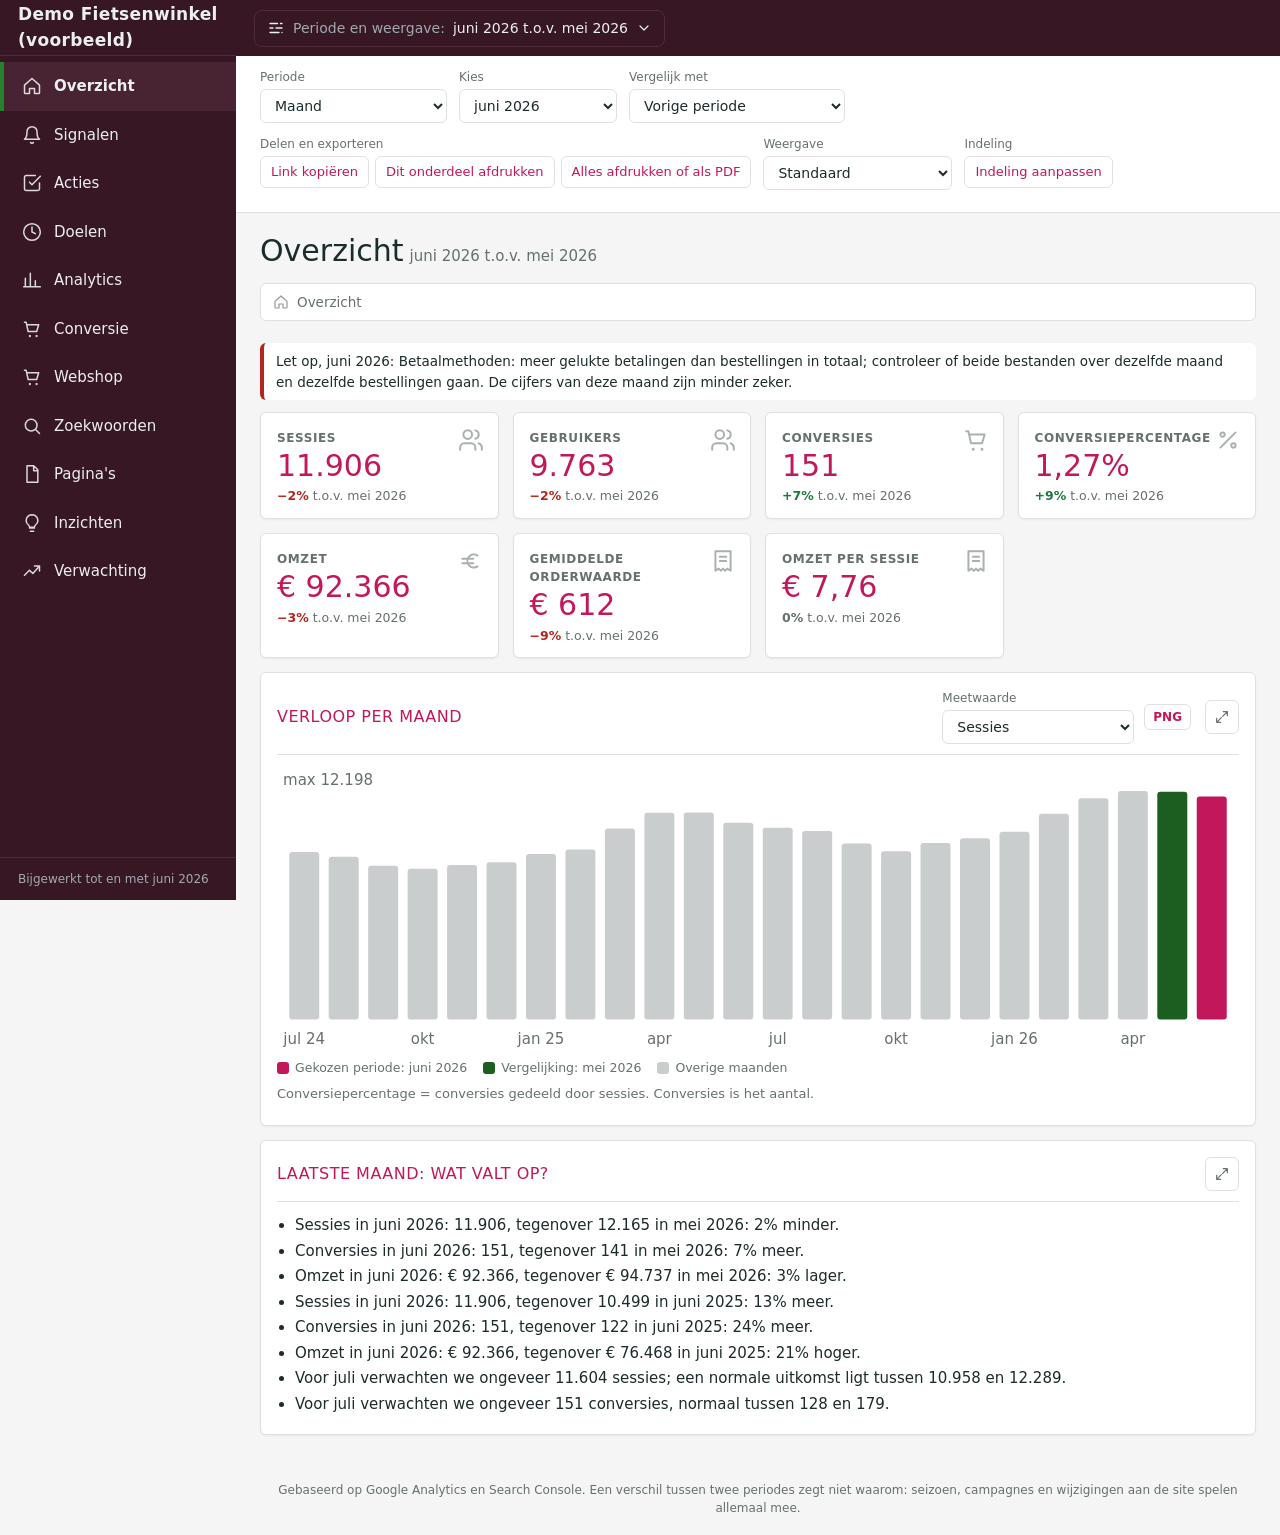
==== commit d9b02ac3: "Add files via upload" ====
--- a/dashboard.html
+++ b/dashboard.html
@@ -1,6 +1,6 @@
 <!doctype html>
 <html lang="nl"><head><meta charset="utf-8"><meta name="viewport" content="width=device-width,initial-scale=1">
-<meta http-equiv="Content-Security-Policy" content="default-src 'none'; img-src data:; font-src data:; style-src 'sha256-wTCPp9EGYqGmi0ej5ncBSJ5hKTFx9IuQCtGtWzcFGpI='; script-src 'sha256-i0aN+VMbCwpptLCqnxcGpeoLJK3s5Jv+QMBbBf+KfWs='; base-uri 'none'; form-action 'none'">
+<meta http-equiv="Content-Security-Policy" content="default-src 'none'; img-src data:; font-src data:; style-src 'sha256-WeraZZ17GSKhUkcrUqqKnjSRpPBFeKASHyqxe9k5Mr0='; script-src 'sha256-us+1pvkfPR/zWzbJNE9UJR/jLn8pi6WUkzk7lWnhoj4='; base-uri 'none'; form-action 'none'">
 <meta name="robots" content="noindex,nofollow"><meta name="referrer" content="no-referrer">
 <title>Demo Fietsenwinkel (voorbeeld) · Dashboard</title>
 <style>/* Dashboard (lay-out: donkere zijbalk, topbalk, tegels met pictogram, panelen met uitklapknop). Kleuren komen als variabelen uit het thema. */
@@ -233,6 +233,8 @@
 .ly-row .xb{padding:3px 10px;min-width:36px}
 .ly-row .xb:disabled{opacity:.4;cursor:default}
 .ly-row input{width:18px;height:18px}
+.ly-export{display:block;margin-top:10px;font-weight:600}
+.ly-setting{display:block;width:100%;box-sizing:border-box;margin:4px 0;font:12px/1.4 ui-monospace,Consolas,monospace;color:var(--text);background:var(--card);border:1px solid var(--border);border-radius:6px;padding:6px}
 
 /* wereldbol */
 .globe-row{display:grid;grid-template-columns:minmax(240px,560px) minmax(0,1fr);gap:20px;align-items:start}
@@ -281,7 +283,7 @@
 html[data-style="donker"]{color-scheme:dark;--page:#0b0a1f;--card:#161334;--text:#f2f1ff;--muted:#b3b0d6;--border:#2e2a5a;--primary:#ff4fa3;--on-primary:#000000;--primary-text:#ff69b4;--accent:#38d6e8;--s-a:#ff4fa3;--s-b:#ffa94d;--s-c:#38d6e8;--s-d:#9b87ff;--c0:#ff4fa3;--c1:#38d6e8;--c2:#ffa94d;--c3:#9b87ff;--c4:#4ee59a;--c5:#b3b0d6;--good:#4ee59a;--bad:#ff7a7a}:root{--c0:#c2185b;--c1:#1b5e20;--c2:#2b40ab;--c3:#978426;--c4:#238b8b;--c5:#828a8a;--primary:#c2185b;--primary-text:#c2185b;--s-a:#c2185b;--s-b:#1b5e20;--s-c:#828a8a;--s-d:#2e9e3a;--accent:#1b5e20;--bg:#ffffff;--page:#f5f5f5;--text:#1c2b2b;--muted:#667070;--card:#ffffff;--border:#e0e0e0;--on-primary:#ffffff;--good:#1b7a3d;--bad:#b3261e;--side-bg:#361723;--side-text:#eceff1;--side-muted:#a0aab0;--side-line:#502b39;--side-active:#482332;--side-accent:#25822c;--font:"Lato",system-ui,-apple-system,"Segoe UI",Roboto,"Helvetica Neue",Arial,sans-serif}</style></head><body>
 <div id="app"></div>
 <noscript><p>Dit dashboard heeft JavaScript nodig om de cijfers te tonen.</p></noscript>
-<script type="application/json" id="d">{"months":[{"ym":"2023-07","s":8099,"u":6641,"c":103,"r":66086.1},{"ym":"2023-08","s":7563,"u":6202,"c":88,"r":54075.45},{"ym":"2023-09","s":7256,"u":5950,"c":84,"r":55936.48},{"ym":"2023-10","s":7294,"u":5981,"c":85,"r":56482.61},{"ym":"2023-11","s":7082,"u":5807,"c":89,"r":58029.38},{"ym":"2023-12","s":7340,"u":6019,"c":83,"r":54701.37},{"ym":"2024-01","s":7696,"u":6311,"c":95,"r":59432.94},{"ym":"2024-02","s":8290,"u":6798,"c":112,"r":74013.82},{"ym":"2024-03","s":9120,"u":7478,"c":125,"r":83452.76},{"ym":"2024-04","s":9240,"u":7577,"c":106,"r":65102.13},{"ym":"2024-05","s":9931,"u":8143,"c":136,"r":85854.35},{"ym":"2024-06","s":9614,"u":7883,"c":109,"r":70711.78},{"ym":"2024-07","s":8946,"u":7336,"c":109,"r":67013.99},{"ym":"2024-08","s":8692,"u":7127,"c":118,"r":76507.02},{"ym":"2024-09","s":8215,"u":6736,"c":103,"r":64912.65},{"ym":"2024-10","s":8053,"u":6603,"c":106,"r":70607.9},{"ym":"2024-11","s":8254,"u":6768,"c":110,"r":70175.43},{"ym":"2024-12","s":8398,"u":6886,"c":114,"r":71723.01},{"ym":"2025-01","s":8835,"u":7245,"c":120,"r":80492.43},{"ym":"2025-02","s":9078,"u":7444,"c":121,"r":79854.21},{"ym":"2025-03","s":10202,"u":8366,"c":139,"r":90469.84},{"ym":"2025-04","s":11034,"u":9048,"c":150,"r":92136.62},{"ym":"2025-05","s":11047,"u":9059,"c":130,"r":79187.16},{"ym":"2025-06","s":10499,"u":8609,"c":122,"r":76468.42},{"ym":"2025-07","s":10233,"u":8391,"c":123,"r":75925.37},{"ym":"2025-08","s":10063,"u":8252,"c":124,"r":76356.23},{"ym":"2025-09","s":9403,"u":7710,"c":128,"r":79528.42},{"ym":"2025-10","s":8987,"u":7369,"c":102,"r":67591.88},{"ym":"2025-11","s":9426,"u":7729,"c":124,"r":76058.4},{"ym":"2025-12","s":9679,"u":7937,"c":131,"r":86903.67},{"ym":"2026-01","s":10025,"u":8220,"c":133,"r":81908.61},{"ym":"2026-02","s":10991,"u":9013,"c":142,"r":89098.71},{"ym":"2026-03","s":11811,"u":9685,"c":135,"r":87384.68},{"ym":"2026-04","s":12198,"u":10002,"c":162,"r":101425.64},{"ym":"2026-05","s":12165,"u":9975,"c":141,"r":94737.16},{"ym":"2026-06","s":11906,"u":9763,"c":151,"r":92365.95}],"latest":"2026-06","channels":{"2023-07":{"Organic Search":3640,"Paid Search":1679,"Direct":1565,"Referral":523,"Social":532,"E-mail":160},"2023-08":{"Organic Search":3455,"Paid Search":1398,"Direct":1603,"Referral":462,"Social":500,"E-mail":145},"2023-09":{"Organic Search":3228,"Paid Search":1369,"Direct":1527,"Referral":469,"Social":521,"E-mail":142},"2023-10":{"Organic Search":3239,"Paid Search":1393,"Direct":1564,"Referral":431,"Social":510,"E-mail":157},"2023-11":{"Organic Search":3124,"Paid Search":1381,"Direct":1492,"Referral":439,"Social":507,"E-mail":139},"2023-12":{"Organic Search":3313,"Paid Search":1469,"Direct":1476,"Referral":452,"Social":478,"E-mail":152},"2024-01":{"Organic Search":3463,"Paid Search":1441,"Direct":1622,"Referral":446,"Social":576,"E-mail":148},"2024-02":{"Organic Search":3736,"Paid Search":1783,"Direct":1591,"Referral":466,"Social":548,"E-mail":166},"2024-03":{"Organic Search":4090,"Paid Search":1732,"Direct":1951,"Referral":569,"Social":591,"E-mail":187},"2024-04":{"Organic Search":4141,"Paid Search":1910,"Direct":1832,"Referral":531,"Social":638,"E-mail":188},"2024-05":{"Organic Search":4495,"Paid Search":2059,"Direct":1892,"Referral":549,"Social":740,"E-mail":196},"2024-06":{"Organic Search":4216,"Paid Search":1995,"Direct":2008,"Referral":578,"Social":625,"E-mail":192},"2024-07":{"Organic Search":4100,"Paid Search":1710,"Direct":1813,"Referral":544,"Social":597,"E-mail":182},"2024-08":{"Organic Search":3696,"Paid Search":1784,"Direct":1872,"Referral":519,"Social":642,"E-mail":179},"2024-09":{"Organic Search":3680,"Paid Search":1580,"Direct":1760,"Referral":476,"Social":549,"E-mail":170},"2024-10":{"Organic Search":3565,"Paid Search":1630,"Direct":1675,"Referral":477,"Social":539,"E-mail":167},"2024-11":{"Organic Search":3778,"Paid Search":1664,"Direct":1552,"Referral":522,"Social":564,"E-mail":174},"2024-12":{"Organic Search":3787,"Paid Search":1682,"Direct":1675,"Referral":536,"Social":544,"E-mail":174},"2025-01":{"Organic Search":4140,"Paid Search":1742,"Direct":1654,"Referral":542,"Social":590,"E-mail":167},"2025-02":{"Organic Search":4063,"Paid Search":1836,"Direct":1750,"Referral":575,"Social":667,"E-mail":187},"2025-03":{"Organic Search":4626,"Paid Search":2024,"Direct":1929,"Referral":658,"Social":770,"E-mail":195},"2025-04":{"Organic Search":4965,"Paid Search":2347,"Direct":2051,"Referral":686,"Social":747,"E-mail":238},"2025-05":{"Organic Search":4952,"Paid Search":2236,"Direct":2217,"Referral":684,"Social":724,"E-mail":234},"2025-06":{"Organic Search":4907,"Paid Search":2029,"Direct":2014,"Referral":588,"Social":740,"E-mail":221},"2025-07":{"Organic Search":4681,"Paid Search":2073,"Direct":1912,"Referral":655,"Social":696,"E-mail":216},"2025-08":{"Organic Search":4647,"Paid Search":2096,"Direct":1886,"Referral":565,"Social":667,"E-mail":202},"2025-09":{"Organic Search":4349,"Paid Search":1882,"Direct":1799,"Referral":560,"Social":619,"E-mail":194},"2025-10":{"Organic Search":4261,"Paid Search":1667,"Direct":1724,"Referral":506,"Social":658,"E-mail":171},"2025-11":{"Organic Search":4116,"Paid Search":2030,"Direct":1904,"Referral":530,"Social":659,"E-mail":187},"2025-12":{"Organic Search":4188,"Paid Search":2079,"Direct":1973,"Referral":610,"Social":630,"E-mail":199},"2026-01":{"Organic Search":4318,"Paid Search":2081,"Direct":2149,"Referral":623,"Social":650,"E-mail":204},"2026-02":{"Organic Search":4861,"Paid Search":2282,"Direct":2201,"Referral":674,"Social":751,"E-mail":222},"2026-03":{"Organic Search":5609,"Paid Search":2298,"Direct":2209,"Referral":670,"Social":779,"E-mail":246},"2026-04":{"Organic Search":5353,"Paid Search":2434,"Direct":2592,"Referral":692,"Social":879,"E-mail":248},"2026-05":{"Organic Search":5284,"Paid Search":2475,"Direct":2599,"Referral":701,"Social":867,"E-mail":239},"2026-06":{"Organic Search":5403,"Paid Search":2464,"Direct":2295,"Referral":694,"Social":799,"E-mail":251}},"channel_stats":{"2023-07":{"Organic Search":[44,28230.96],"Paid Search":[26,16681.93],"Direct":[22,14115.48],"Referral":[4,2566.45],"Social":[3,1924.84],"E-mail":[4,2566.45]},"2023-08":{"Organic Search":[39,23965.26],"Paid Search":[20,12289.88],"Direct":[20,12289.88],"Referral":[4,2457.97],"Social":[2,1228.99],"E-mail":[3,1843.48]},"2023-09":{"Organic Search":[36,23972.78],"Paid Search":[20,13318.21],"Direct":[19,12652.3],"Referral":[4,2663.64],"Social":[2,1331.82],"E-mail":[3,1997.73]},"2023-10":{"Organic Search":[37,24586.55],"Paid Search":[20,13290.03],"Direct":[20,13290.03],"Referral":[3,1993.5],"Social":[2,1329.0],"E-mail":[3,1993.5]},"2023-11":{"Organic Search":[37,24124.57],"Paid Search":[22,14344.34],"Direct":[21,13692.33],"Referral":[4,2608.06],"Social":[2,1304.03],"E-mail":[3,1956.05]},"2023-12":{"Organic Search":[36,23725.9],"Paid Search":[21,13840.11],"Direct":[18,11862.95],"Referral":[3,1977.16],"Social":[2,1318.11],"E-mail":[3,1977.16]},"2024-01":{"Organic Search":[41,25650.01],"Paid Search":[22,13763.42],"Direct":[22,13763.42],"Referral":[4,2502.44],"Social":[3,1876.83],"E-mail":[3,1876.83]},"2024-02":{"Organic Search":[48,31720.21],"Paid Search":[30,19825.13],"Direct":[23,15199.27],"Referral":[4,2643.35],"Social":[3,1982.51],"E-mail":[4,2643.35]},"2024-03":{"Organic Search":[54,36051.59],"Paid Search":[29,19361.04],"Direct":[29,19361.04],"Referral":[5,3338.11],"Social":[3,2002.87],"E-mail":[5,3338.11]},"2024-04":{"Organic Search":[45,27637.7],"Paid Search":[27,16582.62],"Direct":[23,14125.93],"Referral":[4,2456.68],"Social":[3,1842.51],"E-mail":[4,2456.68]},"2024-05":{"Organic Search":[59,37245.64],"Paid Search":[35,22094.87],"Direct":[28,17675.9],"Referral":[5,3156.41],"Social":[4,2525.13],"E-mail":[5,3156.41]},"2024-06":{"Organic Search":[45,29192.94],"Paid Search":[28,18164.49],"Direct":[25,16218.3],"Referral":[4,2594.93],"Social":[3,1946.2],"E-mail":[4,2594.93]},"2024-07":{"Organic Search":[48,29510.75],"Paid Search":[26,15984.99],"Direct":[24,14755.37],"Referral":[4,2459.23],"Social":[3,1844.42],"E-mail":[4,2459.23]},"2024-08":{"Organic Search":[47,30473.14],"Paid Search":[30,19450.94],"Direct":[28,18154.21],"Referral":[5,3241.82],"Social":[3,1945.09],"E-mail":[5,3241.82]},"2024-09":{"Organic Search":[44,27729.68],"Paid Search":[24,15125.28],"Direct":[24,15125.28],"Referral":[4,2520.88],"Social":[3,1890.66],"E-mail":[4,2520.88]},"2024-10":{"Organic Search":[45,29975.05],"Paid Search":[26,17318.92],"Direct":[24,15986.69],"Referral":[4,2664.45],"Social":[3,1998.34],"E-mail":[4,2664.45]},"2024-11":{"Organic Search":[48,30622.01],"Paid Search":[27,17224.88],"Direct":[23,14673.04],"Referral":[5,3189.79],"Social":[3,1913.88],"E-mail":[4,2551.83]},"2024-12":{"Organic Search":[49,30828.31],"Paid Search":[28,17616.18],"Direct":[25,15728.73],"Referral":[5,3145.75],"Social":[3,1887.45],"E-mail":[4,2516.6]},"2025-01":{"Organic Search":[54,36221.59],"Paid Search":[29,19452.34],"Direct":[25,16769.26],"Referral":[5,3353.85],"Social":[3,2012.31],"E-mail":[4,2683.08]},"2025-02":{"Organic Search":[52,34317.51],"Paid Search":[30,19798.56],"Direct":[26,17158.76],"Referral":[5,3299.76],"Social":[3,1979.86],"E-mail":[5,3299.76]},"2025-03":{"Organic Search":[61,39702.59],"Paid Search":[34,22129.31],"Direct":[29,18875.0],"Referral":[6,3905.17],"Social":[4,2603.45],"E-mail":[5,3254.31]},"2025-04":{"Organic Search":[65,39925.87],"Paid Search":[39,23955.52],"Direct":[30,18427.32],"Referral":[6,3685.46],"Social":[4,2456.98],"E-mail":[6,3685.46]},"2025-05":{"Organic Search":[57,34720.52],"Paid Search":[32,19492.22],"Direct":[28,17055.7],"Referral":[5,3045.66],"Social":[3,1827.4],"E-mail":[5,3045.66]},"2025-06":{"Organic Search":[54,33846.68],"Paid Search":[29,18176.92],"Direct":[26,16296.55],"Referral":[5,3133.95],"Social":[3,1880.37],"E-mail":[5,3133.95]},"2025-07":{"Organic Search":[54,33333.09],"Paid Search":[31,19135.66],"Direct":[25,15431.99],"Referral":[5,3086.4],"Social":[3,1851.84],"E-mail":[5,3086.4]},"2025-08":{"Organic Search":[54,33251.91],"Paid Search":[32,19704.83],"Direct":[25,15394.4],"Referral":[5,3078.88],"Social":[3,1847.33],"E-mail":[5,3078.88]},"2025-09":{"Organic Search":[56,34793.68],"Paid Search":[32,19882.1],"Direct":[27,16775.53],"Referral":[5,3106.58],"Social":[3,1863.95],"E-mail":[5,3106.58]},"2025-10":{"Organic Search":[45,29819.95],"Paid Search":[24,15903.97],"Direct":[22,14578.64],"Referral":[4,2650.66],"Social":[3,1988.0],"E-mail":[4,2650.66]},"2025-11":{"Organic Search":[51,31282.08],"Paid Search":[33,20241.35],"Direct":[27,16561.1],"Referral":[5,3066.87],"Social":[3,1840.12],"E-mail":[5,3066.87]},"2025-12":{"Organic Search":[54,35822.89],"Paid Search":[35,23218.54],"Direct":[29,19238.22],"Referral":[5,3316.93],"Social":[3,1990.16],"E-mail":[5,3316.93]},"2026-01":{"Organic Search":[55,33871.98],"Paid Search":[34,20939.04],"Direct":[31,19091.48],"Referral":[5,3079.27],"Social":[3,1847.56],"E-mail":[5,3079.27]},"2026-02":{"Organic Search":[60,37647.34],"Paid Search":[36,22588.41],"Direct":[31,19451.13],"Referral":[6,3764.73],"Social":[4,2509.82],"E-mail":[5,3137.28]},"2026-03":{"Organic Search":[62,40132.22],"Paid Search":[32,20713.41],"Direct":[28,18124.23],"Referral":[5,3236.47],"Social":[3,1941.88],"E-mail":[5,3236.47]},"2026-04":{"Organic Search":[68,42573.73],"Paid Search":[40,25043.37],"Direct":[38,23791.2],"Referral":[6,3756.51],"Social":[4,2504.34],"E-mail":[6,3756.51]},"2026-05":{"Organic Search":[59,39641.79],"Paid Search":[35,23516.32],"Direct":[33,22172.53],"Referral":[5,3359.47],"Social":[4,2687.58],"E-mail":[5,3359.47]},"2026-06":{"Organic Search":[64,39148.48],"Paid Search":[39,23856.11],"Direct":[32,19574.24],"Referral":[6,3670.17],"Social":[4,2446.78],"E-mail":[6,3670.17]}},"devices":{"2023-07":{"mobile":[4317,28,0.0],"tablet":[324,4,0.0],"desktop":[3458,71,0.0]},"2023-08":{"mobile":[3814,24,0.0],"tablet":[303,4,0.0],"desktop":[3446,60,0.0]},"2023-09":{"mobile":[3762,23,0.0],"tablet":[290,3,0.0],"desktop":[3204,58,0.0]},"2023-10":{"mobile":[3926,23,0.0],"tablet":[292,3,0.0],"desktop":[3076,59,0.0]},"2023-11":{"mobile":[3572,24,0.0],"tablet":[283,4,0.0],"desktop":[3227,61,0.0]},"2023-12":{"mobile":[3653,22,0.0],"tablet":[294,3,0.0],"desktop":[3393,58,0.0]},"2024-01":{"mobile":[3837,26,0.0],"tablet":[308,4,0.0],"desktop":[3551,65,0.0]},"2024-02":{"mobile":[4375,30,0.0],"tablet":[332,4,0.0],"desktop":[3583,78,0.0]},"2024-03":{"mobile":[4619,34,0.0],"tablet":[365,5,0.0],"desktop":[4136,86,0.0]},"2024-04":{"mobile":[4871,29,0.0],"tablet":[370,4,0.0],"desktop":[3999,73,0.0]},"2024-05":{"mobile":[5337,37,0.0],"tablet":[397,5,0.0],"desktop":[4197,94,0.0]},"2024-06":{"mobile":[4869,29,0.0],"tablet":[385,4,0.0],"desktop":[4360,76,0.0]},"2024-07":{"mobile":[4591,29,0.0],"tablet":[358,4,0.0],"desktop":[3997,76,0.0]},"2024-08":{"mobile":[4694,32,0.0],"tablet":[348,5,0.0],"desktop":[3650,81,0.0]},"2024-09":{"mobile":[4230,28,0.0],"tablet":[329,4,0.0],"desktop":[3656,71,0.0]},"2024-10":{"mobile":[4362,29,0.0],"tablet":[322,4,0.0],"desktop":[3369,73,0.0]},"2024-11":{"mobile":[4116,30,0.0],"tablet":[330,4,0.0],"desktop":[3808,76,0.0]},"2024-12":{"mobile":[4399,31,0.0],"tablet":[336,5,0.0],"desktop":[3663,78,0.0]},"2025-01":{"mobile":[4250,32,0.0],"tablet":[353,5,0.0],"desktop":[4232,83,0.0]},"2025-02":{"mobile":[4938,33,0.0],"tablet":[363,5,0.0],"desktop":[3777,83,0.0]},"2025-03":{"mobile":[4925,38,0.0],"tablet":[408,6,0.0],"desktop":[4869,95,0.0]},"2025-04":{"mobile":[5309,40,0.0],"tablet":[441,6,0.0],"desktop":[5284,104,0.0]},"2025-05":{"mobile":[5857,35,0.0],"tablet":[442,5,0.0],"desktop":[4748,90,0.0]},"2025-06":{"mobile":[5488,33,0.0],"tablet":[420,5,0.0],"desktop":[4591,84,0.0]},"2025-07":{"mobile":[5512,33,0.0],"tablet":[409,5,0.0],"desktop":[4312,85,0.0]},"2025-08":{"mobile":[5410,33,0.0],"tablet":[403,5,0.0],"desktop":[4250,86,0.0]},"2025-09":{"mobile":[4685,35,0.0],"tablet":[376,5,0.0],"desktop":[4342,88,0.0]},"2025-10":{"mobile":[4889,28,0.0],"tablet":[359,4,0.0],"desktop":[3739,70,0.0]},"2025-11":{"mobile":[4650,33,0.0],"tablet":[377,5,0.0],"desktop":[4399,86,0.0]},"2025-12":{"mobile":[5059,35,0.0],"tablet":[387,5,0.0],"desktop":[4233,91,0.0]},"2026-01":{"mobile":[4882,36,0.0],"tablet":[401,5,0.0],"desktop":[4742,92,0.0]},"2026-02":{"mobile":[5588,38,0.0],"tablet":[440,6,0.0],"desktop":[4963,98,0.0]},"2026-03":{"mobile":[5744,36,0.0],"tablet":[472,5,0.0],"desktop":[5595,94,0.0]},"2026-04":{"mobile":[6242,44,0.0],"tablet":[488,6,0.0],"desktop":[5468,112,0.0]},"2026-05":{"mobile":[6044,38,0.0],"tablet":[487,6,0.0],"desktop":[5634,97,0.0]},"2026-06":{"mobile":[5791,41,0.0],"tablet":[476,6,0.0],"desktop":[5639,104,0.0]}},"audience":{"2023-07":{"new":[5282,43,27589.34],"returning":[2817,60,38496.76]},"2023-08":{"new":[5061,37,22736.27],"returning":[2502,51,31339.18]},"2023-09":{"new":[4720,35,23306.87],"returning":[2536,49,32629.61]},"2023-10":{"new":[4762,36,23922.05],"returning":[2532,49,32560.56]},"2023-11":{"new":[4563,37,24124.57],"returning":[2519,52,33904.81]},"2023-12":{"new":[4741,35,23066.84],"returning":[2599,48,31634.53]},"2024-01":{"new":[5240,40,25024.4],"returning":[2456,55,34408.54]},"2024-02":{"new":[5930,47,31059.37],"returning":[2360,65,42954.45]},"2024-03":{"new":[6110,52,34716.35],"returning":[3010,73,48736.41]},"2024-04":{"new":[6467,45,27637.7],"returning":[2773,61,37464.43]},"2024-05":{"new":[6679,57,35983.07],"returning":[3252,79,49871.28]},"2024-06":{"new":[6884,46,29841.67],"returning":[2730,63,40870.11]},"2024-07":{"new":[5822,46,28281.13],"returning":[3124,63,38732.86]},"2024-08":{"new":[5867,50,32418.23],"returning":[2825,68,44088.79]},"2024-09":{"new":[5330,43,27099.46],"returning":[2885,60,37813.19]},"2024-10":{"new":[5653,45,29975.05],"returning":[2400,61,40632.85]},"2024-11":{"new":[5531,46,29346.09],"returning":[2723,64,40829.34]},"2024-12":{"new":[5602,48,30199.16],"returning":[2796,66,41523.85]},"2025-01":{"new":[5658,50,33538.51],"returning":[3177,70,46953.92]},"2025-02":{"new":[6062,51,33657.56],"returning":[3016,70,46196.65]},"2025-03":{"new":[6738,58,37750.01],"returning":[3464,81,52719.83]},"2025-04":{"new":[7774,63,38697.38],"returning":[3260,87,53439.24]},"2025-05":{"new":[7110,55,33502.26],"returning":[3937,75,45684.9]},"2025-06":{"new":[7198,51,31966.31],"returning":[3301,71,44502.11]},"2025-07":{"new":[7334,52,32098.53],"returning":[2899,71,43826.84]},"2025-08":{"new":[6934,52,32020.35],"returning":[3129,72,44335.88]},"2025-09":{"new":[6695,54,33551.05],"returning":[2708,74,45977.37]},"2025-10":{"new":[6291,43,28494.62],"returning":[2696,59,39097.26]},"2025-11":{"new":[6442,52,31895.46],"returning":[2984,72,44162.94]},"2025-12":{"new":[6425,55,36486.27],"returning":[3254,76,50417.4]},"2026-01":{"new":[6856,56,34487.84],"returning":[3169,77,47420.77]},"2026-02":{"new":[7087,60,37647.34],"returning":[3904,82,51451.37]},"2026-03":{"new":[8328,57,36895.75],"returning":[3483,78,50488.93]},"2026-04":{"new":[8372,68,42573.73],"returning":[3826,94,58851.91]},"2026-05":{"new":[7979,59,39641.79],"returning":[4186,82,55095.37]},"2026-06":{"new":[8226,63,38536.79],"returning":[3680,88,53829.16]}},"geo":{"2023-07":{"Netherlands":[5345,83,53156.89],"Belgium":[1296,16,10311.14],"Germany":[648,3,1933.34],"United Kingdom":[324,1,322.22],"France":[243,0,241.67],"United States":[243,0,120.83]},"2023-08":{"Netherlands":[4992,71,43498.42],"Belgium":[1210,14,8434.79],"Germany":[605,3,1581.52],"United Kingdom":[303,0,264.02],"France":[227,0,197.8],"United States":[227,0,98.9]},"2023-09":{"Netherlands":[4789,68,44995.35],"Belgium":[1161,13,8726.6],"Germany":[580,2,1634.83],"United Kingdom":[290,0,272.47],"France":[218,0,204.82],"United States":[218,0,102.41]},"2023-10":{"Netherlands":[4814,68,45432.6],"Belgium":[1167,13,8810.94],"Germany":[584,2,1653.47],"United Kingdom":[292,0,275.58],"France":[219,0,206.68],"United States":[219,0,103.34]},"2023-11":{"Netherlands":[4674,72,46678.37],"Belgium":[1133,14,9052.05],"Germany":[567,3,1698.76],"United Kingdom":[283,0,282.63],"France":[212,0,211.72],"United States":[212,0,105.86]},"2023-12":{"Netherlands":[4844,67,44003.09],"Belgium":[1174,13,8531.73],"Germany":[587,2,1599.7],"United Kingdom":[294,0,267.07],"France":[220,0,199.85],"United States":[220,0,99.92]},"2024-01":{"Netherlands":[5079,76,47807.65],"Belgium":[1231,15,9269.73],"Germany":[616,3,1739.49],"United Kingdom":[308,0,289.91],"France":[231,0,217.44],"United States":[231,0,108.72]},"2024-02":{"Netherlands":[5471,90,59537.53],"Belgium":[1326,17,11544.03],"Germany":[663,3,2164.51],"United Kingdom":[332,1,361.3],"France":[249,0,270.97],"United States":[249,0,135.49]},"2024-03":{"Netherlands":[6019,101,67127.57],"Belgium":[1459,19,13017.33],"Germany":[730,4,2442.42],"United Kingdom":[365,1,407.07],"France":[274,0,305.58],"United States":[274,0,152.79]},"2024-04":{"Netherlands":[6098,85,52369.23],"Belgium":[1478,17,10154.37],"Germany":[739,3,1903.95],"United Kingdom":[370,1,317.75],"France":[277,0,237.89],"United States":[277,0,118.94]},"2024-05":{"Netherlands":[6554,109,69060.29],"Belgium":[1589,21,13394.79],"Germany":[794,4,2509.94],"United Kingdom":[397,1,418.32],"France":[298,0,314.01],"United States":[298,0,157.0]},"2024-06":{"Netherlands":[6345,88,56881.04],"Belgium":[1538,17,11030.17],"Germany":[769,3,2068.16],"United Kingdom":[385,1,345.14],"France":[288,0,258.18],"United States":[288,0,129.09]},"2024-07":{"Netherlands":[5904,88,53906.29],"Belgium":[1431,17,10452.56],"Germany":[716,3,1961.22],"United Kingdom":[358,1,326.87],"France":[268,0,244.7],"United States":[268,0,122.35]},"2024-08":{"Netherlands":[5737,95,61540.3],"Belgium":[1391,18,11936.91],"Germany":[695,3,2236.56],"United Kingdom":[348,1,373.3],"France":[261,0,279.97],"United States":[261,0,139.99]},"2024-09":{"Netherlands":[5422,83,52218.27],"Belgium":[1314,16,10123.91],"Germany":[657,3,1898.23],"United Kingdom":[329,1,316.85],"France":[246,0,236.92],"United States":[246,0,118.46]},"2024-10":{"Netherlands":[5315,85,56799.65],"Belgium":[1288,17,11011.55],"Germany":[644,3,2064.66],"United Kingdom":[322,1,344.11],"France":[242,0,258.62],"United States":[242,0,129.31]},"2024-11":{"Netherlands":[5448,88,56447.03],"Belgium":[1321,17,10949.56],"Germany":[660,3,2051.49],"United Kingdom":[330,1,341.91],"France":[248,0,256.95],"United States":[248,0,128.48]},"2024-12":{"Netherlands":[5543,92,57691.06],"Belgium":[1344,18,11190.59],"Germany":[672,3,2098.24],"United Kingdom":[336,1,349.71],"France":[252,0,262.28],"United States":[252,0,131.14]},"2025-01":{"Netherlands":[5831,97,64743.92],"Belgium":[1414,19,12560.17],"Germany":[707,4,2355.03],"United Kingdom":[353,1,391.95],"France":[265,0,294.24],"United States":[265,0,147.12]},"2025-02":{"Netherlands":[5991,97,64237.2],"Belgium":[1452,19,12455.01],"Germany":[726,4,2335.31],"United Kingdom":[363,1,389.22],"France":[272,0,291.65],"United States":[272,0,145.82]},"2025-03":{"Netherlands":[6733,112,72774.93],"Belgium":[1632,22,14111.83],"Germany":[816,4,2645.97],"United Kingdom":[408,1,440.99],"France":[306,1,330.75],"United States":[306,0,165.37]},"2025-04":{"Netherlands":[7282,121,74115.19],"Belgium":[1765,23,14371.14],"Germany":[883,4,2696.12],"United Kingdom":[441,1,448.84],"France":[331,1,336.89],"United States":[331,0,168.44]},"2025-05":{"Netherlands":[7291,105,63694.28],"Belgium":[1768,20,12356.22],"Germany":[884,4,2316.79],"United Kingdom":[442,1,386.13],"France":[331,0,289.16],"United States":[331,0,144.58]},"2025-06":{"Netherlands":[6929,98,61508.51],"Belgium":[1680,19,11930.64],"Germany":[840,4,2237.0],"United Kingdom":[420,1,372.83],"France":[315,0,279.62],"United States":[315,0,139.81]},"2025-07":{"Netherlands":[6754,99,61074.88],"Belgium":[1637,19,11842.41],"Germany":[819,4,2221.81],"United Kingdom":[409,1,369.85],"France":[307,0,277.61],"United States":[307,0,138.81]},"2025-08":{"Netherlands":[6642,100,61420.85],"Belgium":[1610,19,11910.58],"Germany":[805,4,2233.23],"United Kingdom":[403,1,372.67],"France":[302,0,279.27],"United States":[302,0,139.63]},"2025-09":{"Netherlands":[6206,103,63975.71],"Belgium":[1504,20,12403.41],"Germany":[752,4,2325.64],"United Kingdom":[376,1,387.61],"France":[282,0,290.7],"United States":[282,0,145.35]},"2025-10":{"Netherlands":[5931,82,54368.68],"Belgium":[1438,16,10545.56],"Germany":[719,3,1977.29],"United Kingdom":[359,0,329.09],"France":[270,0,247.51],"United States":[270,0,123.75]},"2025-11":{"Netherlands":[6221,100,61181.1],"Belgium":[1508,19,11864.47],"Germany":[754,4,2224.59],"United Kingdom":[377,1,370.76],"France":[283,0,278.32],"United States":[283,0,139.16]},"2025-12":{"Netherlands":[6388,105,69902.87],"Belgium":[1549,20,13560.37],"Germany":[774,4,2540.93],"United Kingdom":[387,1,423.49],"France":[290,0,317.34],"United States":[290,0,158.67]},"2026-01":{"Netherlands":[6616,107,65884.99],"Belgium":[1604,21,12778.66],"Germany":[802,4,2396.0],"United Kingdom":[401,1,399.33],"France":[301,0,299.75],"United States":[301,0,149.87]},"2026-02":{"Netherlands":[7254,114,71667.04],"Belgium":[1759,22,13902.66],"Germany":[879,4,2605.27],"United Kingdom":[440,1,434.7],"France":[330,1,326.03],"United States":[330,0,163.01]},"2026-03":{"Netherlands":[7795,109,70289.72],"Belgium":[1890,21,13634.13],"Germany":[945,4,2556.4],"United Kingdom":[472,1,425.62],"France":[354,0,319.21],"United States":[354,0,159.61]},"2026-04":{"Netherlands":[8051,130,81583.54],"Belgium":[1952,25,15824.23],"Germany":[976,5,2967.04],"United Kingdom":[488,1,494.51],"France":[366,1,370.88],"United States":[366,0,185.44]},"2026-05":{"Netherlands":[8029,113,76208.12],"Belgium":[1946,22,14776.53],"Germany":[973,4,2770.6],"United Kingdom":[487,1,462.24],"France":[365,1,346.44],"United States":[365,0,173.22]},"2026-06":{"Netherlands":[7858,121,74299.34],"Belgium":[1905,24,14409.8],"Germany":[952,4,2700.42],"United Kingdom":[476,1,450.07],"France":[357,1,337.55],"United States":[357,0,168.78]}},"speed":{"2026-01":{"phone":{"lcp":3300,"inp":249,"cls":0.087},"desktop":{"lcp":1857,"inp":109,"cls":0.033}},"2026-02":{"phone":{"lcp":3183,"inp":252,"cls":0.063},"desktop":{"lcp":1894,"inp":126,"cls":0.036}},"2026-03":{"phone":{"lcp":3102,"inp":230,"cls":0.082},"desktop":{"lcp":1773,"inp":128,"cls":0.037}},"2026-04":{"phone":{"lcp":2939,"inp":214,"cls":0.077},"desktop":{"lcp":1742,"inp":91,"cls":0.05}},"2026-05":{"phone":{"lcp":2865,"inp":255,"cls":0.079},"desktop":{"lcp":1989,"inp":111,"cls":0.04}},"2026-06":{"phone":{"lcp":2814,"inp":236,"cls":0.079},"desktop":{"lcp":1885,"inp":124,"cls":0.038}}},"products":{"2023-07":{"Elektrische stadsfiets":[37,17021.04],"Bakfiets":[28,13431.24],"Kinderfiets 20 inch":[15,7405.29],"Fietshelm":[8,4244.73],"Fietsslot":[8,3597.16],"Regenpak":[6,3074.98],"Fietsverlichting set":[7,2966.17],"Binnenband":[5,2274.58]},"2023-08":{"Elektrische stadsfiets":[29,15109.83],"Bakfiets":[26,10670.52],"Kinderfiets 20 inch":[13,5598.3],"Fietshelm":[7,3353.14],"Fietsslot":[6,3016.1],"Regenpak":[5,2317.35],"Fietsverlichting set":[6,2440.27],"Binnenband":[4,1955.12]},"2023-09":{"Elektrische stadsfiets":[27,15814.03],"Bakfiets":[23,11104.86],"Kinderfiets 20 inch":[13,6001.15],"Fietshelm":[8,3638.94],"Fietsslot":[6,2945.61],"Regenpak":[5,2451.83],"Fietsverlichting set":[5,2456.57],"Binnenband":[4,1939.42]},"2023-10":{"Elektrische stadsfiets":[30,15274.1],"Bakfiets":[22,10843.29],"Kinderfiets 20 inch":[12,6235.64],"Fietshelm":[6,3577.64],"Fietsslot":[6,2903.07],"Regenpak":[5,2573.22],"Fietsverlichting set":[5,2430.97],"Binnenband":[4,2092.01]},"2023-11":{"Elektrische stadsfiets":[30,14995.34],"Bakfiets":[25,11209.0],"Kinderfiets 20 inch":[12,6006.76],"Fietshelm":[8,3791.31],"Fietsslot":[7,3065.25],"Regenpak":[5,2557.28],"Fietsverlichting set":[5,2521.89],"Binnenband":[4,2039.6]},"2023-12":{"Elektrische stadsfiets":[28,15108.08],"Bakfiets":[21,11090.63],"Kinderfiets 20 inch":[13,5904.17],"Fietshelm":[7,3438.95],"Fietsslot":[6,3032.73],"Regenpak":[5,2496.7],"Fietsverlichting set":[5,2374.77],"Binnenband":[4,2017.14]},"2024-01":{"Elektrische stadsfiets":[32,15843.66],"Bakfiets":[27,12219.92],"Kinderfiets 20 inch":[15,6502.78],"Fietshelm":[9,3909.29],"Fietsslot":[7,3279.85],"Regenpak":[5,2736.62],"Fietsverlichting set":[6,2742.06],"Binnenband":[5,2093.84]},"2024-02":{"Elektrische stadsfiets":[42,20278.19],"Bakfiets":[31,14592.2],"Kinderfiets 20 inch":[16,7625.43],"Fietshelm":[10,4538.17],"Fietsslot":[9,4054.9],"Regenpak":[6,3206.71],"Fietsverlichting set":[6,3376.02],"Binnenband":[6,2561.15]},"2024-03":{"Elektrische stadsfiets":[43,21787.02],"Bakfiets":[30,16159.81],"Kinderfiets 20 inch":[17,9423.45],"Fietshelm":[10,5501.62],"Fietsslot":[8,4441.84],"Regenpak":[8,3876.3],"Fietsverlichting set":[7,3586.1],"Binnenband":[6,2966.06]},"2024-04":{"Elektrische stadsfiets":[41,17866.59],"Bakfiets":[26,13329.61],"Kinderfiets 20 inch":[15,7078.06],"Fietshelm":[9,4199.08],"Fietsslot":[7,3426.72],"Regenpak":[6,2828.03],"Fietsverlichting set":[7,2952.53],"Binnenband":[5,2319.32]},"2024-05":{"Elektrische stadsfiets":[53,23090.05],"Bakfiets":[33,16174.42],"Kinderfiets 20 inch":[20,9402.7],"Fietshelm":[12,5186.54],"Fietsslot":[10,4576.26],"Regenpak":[8,3726.64],"Fietsverlichting set":[8,3871.62],"Binnenband":[7,2969.84]},"2024-06":{"Elektrische stadsfiets":[36,19773.91],"Bakfiets":[32,14325.87],"Kinderfiets 20 inch":[17,7402.96],"Fietshelm":[10,4451.22],"Fietsslot":[9,3977.3],"Regenpak":[6,3273.79],"Fietsverlichting set":[7,3043.78],"Binnenband":[5,2610.84]},"2024-07":{"Elektrische stadsfiets":[43,17629.83],"Bakfiets":[27,12732.45],"Kinderfiets 20 inch":[16,7506.23],"Fietshelm":[10,4180.49],"Fietsslot":[7,3441.98],"Regenpak":[7,3034.43],"Fietsverlichting set":[6,3059.54],"Binnenband":[5,2517.97]},"2024-08":{"Elektrische stadsfiets":[44,20802.2],"Bakfiets":[30,14712.06],"Kinderfiets 20 inch":[17,7913.91],"Fietshelm":[11,4648.64],"Fietsslot":[8,3968.88],"Regenpak":[8,3389.41],"Fietsverlichting set":[7,3280.57],"Binnenband":[5,2807.31]},"2024-09":{"Elektrische stadsfiets":[38,16791.85],"Bakfiets":[29,13106.11],"Kinderfiets 20 inch":[16,7100.25],"Fietshelm":[8,4049.12],"Fietsslot":[7,3642.13],"Regenpak":[6,3034.54],"Fietsverlichting set":[6,2835.22],"Binnenband":[5,2430.61]},"2024-10":{"Elektrische stadsfiets":[40,19736.04],"Bakfiets":[29,14178.24],"Kinderfiets 20 inch":[15,7483.06],"Fietshelm":[9,4269.42],"Fietsslot":[8,3920.49],"Regenpak":[7,3218.54],"Fietsverlichting set":[6,3153.07],"Binnenband":[5,2572.79]},"2024-11":{"Elektrische stadsfiets":[38,18807.35],"Bakfiets":[27,13203.74],"Kinderfiets 20 inch":[17,7413.13],"Fietshelm":[9,4333.44],"Fietsslot":[8,3762.38],"Regenpak":[7,3208.19],"Fietsverlichting set":[6,3293.28],"Binnenband":[6,2414.42]},"2024-12":{"Elektrische stadsfiets":[44,19106.03],"Bakfiets":[30,14237.42],"Kinderfiets 20 inch":[17,7522.01],"Fietshelm":[9,4483.48],"Fietsslot":[8,3999.58],"Regenpak":[7,3333.31],"Fietsverlichting set":[7,3228.75],"Binnenband":[5,2583.69]},"2025-01":{"Elektrische stadsfiets":[45,20910.74],"Bakfiets":[35,15281.1],"Kinderfiets 20 inch":[19,8370.64],"Fietshelm":[9,5182.26],"Fietsslot":[8,4448.11],"Regenpak":[7,3459.21],"Fietsverlichting set":[8,3699.51],"Binnenband":[6,2964.29]},"2025-02":{"Elektrische stadsfiets":[40,21676.36],"Bakfiets":[34,15337.48],"Kinderfiets 20 inch":[18,8996.58],"Fietshelm":[10,5084.59],"Fietsslot":[9,4297.17],"Regenpak":[7,3505.3],"Fietsverlichting set":[8,3698.25],"Binnenband":[6,2756.23]},"2025-03":{"Elektrische stadsfiets":[49,25410.66],"Bakfiets":[40,18517.09],"Kinderfiets 20 inch":[18,10050.55],"Fietshelm":[12,5783.21],"Fietsslot":[11,4668.35],"Regenpak":[8,4174.94],"Fietsverlichting set":[9,4143.16],"Binnenband":[6,3286.7]},"2025-04":{"Elektrische stadsfiets":[52,23981.68],"Bakfiets":[36,18849.17],"Kinderfiets 20 inch":[22,9638.12],"Fietshelm":[12,6043.75],"Fietsslot":[10,5010.87],"Regenpak":[8,4013.53],"Fietsverlichting set":[9,4233.89],"Binnenband":[7,3177.36]},"2025-05":{"Elektrische stadsfiets":[43,21366.83],"Bakfiets":[34,15333.53],"Kinderfiets 20 inch":[17,8471.52],"Fietshelm":[10,5034.59],"Fietsslot":[10,4125.25],"Regenpak":[8,3651.29],"Fietsverlichting set":[7,3679.59],"Binnenband":[7,2819.02]},"2025-06":{"Elektrische stadsfiets":[45,20029.54],"Bakfiets":[34,15081.52],"Kinderfiets 20 inch":[18,8351.75],"Fietshelm":[10,4726.22],"Fietsslot":[8,4014.33],"Regenpak":[7,3400.88],"Fietsverlichting set":[7,3273.11],"Binnenband":[6,2852.48]},"2025-07":{"Elektrische stadsfiets":[42,20349.07],"Bakfiets":[35,14297.64],"Kinderfiets 20 inch":[16,8253.19],"Fietshelm":[10,4984.35],"Fietsslot":[9,4115.75],"Regenpak":[8,3422.6],"Fietsverlichting set":[7,3479.93],"Binnenband":[6,2694.42]},"2025-08":{"Elektrische stadsfiets":[47,19713.43],"Bakfiets":[30,15527.61],"Kinderfiets 20 inch":[17,8424.15],"Fietshelm":[10,4651.42],"Fietsslot":[9,3958.08],"Regenpak":[8,3464.29],"Fietsverlichting set":[7,3418.79],"Binnenband":[6,2626.41]},"2025-09":{"Elektrische stadsfiets":[47,21189.22],"Bakfiets":[32,15917.01],"Kinderfiets 20 inch":[17,8908.92],"Fietshelm":[10,5016.82],"Fietsslot":[9,4195.94],"Regenpak":[8,3537.56],"Fietsverlichting set":[8,3603.0],"Binnenband":[6,2831.51]},"2025-10":{"Elektrische stadsfiets":[34,18605.09],"Bakfiets":[26,13714.51],"Kinderfiets 20 inch":[16,7140.18],"Fietshelm":[8,4448.36],"Fietsslot":[7,3806.99],"Regenpak":[6,3114.21],"Fietsverlichting set":[7,3080.6],"Binnenband":[5,2324.86]},"2025-11":{"Elektrische stadsfiets":[40,21397.36],"Bakfiets":[34,15251.94],"Kinderfiets 20 inch":[19,8339.66],"Fietshelm":[10,4669.97],"Fietsslot":[8,3913.16],"Regenpak":[8,3538.85],"Fietsverlichting set":[7,3315.07],"Binnenband":[6,2832.77]},"2025-12":{"Elektrische stadsfiets":[48,24526.46],"Bakfiets":[34,17460.48],"Kinderfiets 20 inch":[18,9238.63],"Fietshelm":[12,5216.43],"Fietsslot":[9,4776.65],"Regenpak":[8,3748.45],"Fietsverlichting set":[8,3860.61],"Binnenband":[6,3102.37]},"2026-01":{"Elektrische stadsfiets":[51,21259.39],"Bakfiets":[38,16502.07],"Kinderfiets 20 inch":[18,8574.68],"Fietshelm":[11,5334.74],"Fietsslot":[10,4252.15],"Regenpak":[7,3542.29],"Fietsverlichting set":[8,3569.88],"Binnenband":[6,2886.8]},"2026-02":{"Elektrische stadsfiets":[49,23631.33],"Bakfiets":[41,17608.85],"Kinderfiets 20 inch":[20,9375.76],"Fietshelm":[11,5528.59],"Fietsslot":[9,4574.24],"Regenpak":[9,3990.65],"Fietsverlichting set":[8,4037.0],"Binnenband":[7,3101.36]},"2026-03":{"Elektrische stadsfiets":[48,23685.08],"Bakfiets":[36,17397.32],"Kinderfiets 20 inch":[20,9533.4],"Fietshelm":[11,5637.96],"Fietsslot":[9,4818.54],"Regenpak":[9,4040.84],"Fietsverlichting set":[8,4039.51],"Binnenband":[7,3131.11]},"2026-04":{"Elektrische stadsfiets":[63,26590.26],"Bakfiets":[46,19801.86],"Kinderfiets 20 inch":[25,11351.98],"Fietshelm":[13,6622.38],"Fietsslot":[13,5366.13],"Regenpak":[9,4386.86],"Fietsverlichting set":[11,4340.25],"Binnenband":[8,3523.82]},"2026-05":{"Elektrische stadsfiets":[47,26456.54],"Bakfiets":[39,19524.26],"Kinderfiets 20 inch":[18,10430.3],"Fietshelm":[11,6055.71],"Fietsslot":[10,5021.48],"Regenpak":[9,4050.41],"Fietsverlichting set":[9,4413.86],"Binnenband":[7,3442.01]},"2026-06":{"Elektrische stadsfiets":[58,24194.84],"Bakfiets":[39,18823.05],"Kinderfiets 20 inch":[22,9847.46],"Fietshelm":[12,5785.61],"Fietsslot":[11,5093.77],"Regenpak":[9,4118.2],"Fietsverlichting set":[9,4285.66],"Binnenband":[7,3287.05]}},"weekday":{"2023-07":{"1":[1329,19,0.0],"2":[1331,19,0.0],"3":[1273,19,0.0],"4":[1215,13,0.0],"5":[1099,12,0.0],"6":[926,10,0.0],"0":[926,10,0.0]},"2023-08":{"1":[1245,17,0.0],"2":[1242,17,0.0],"3":[1188,16,0.0],"4":[1134,11,0.0],"5":[1026,10,0.0],"6":[864,9,0.0],"0":[864,9,0.0]},"2023-09":{"1":[1193,16,0.0],"2":[1192,16,0.0],"3":[1140,15,0.0],"4":[1088,11,0.0],"5":[985,10,0.0],"6":[829,8,0.0],"0":[829,8,0.0]},"2023-10":{"1":[1198,16,0.0],"2":[1198,16,0.0],"3":[1146,15,0.0],"4":[1094,11,0.0],"5":[990,10,0.0],"6":[834,8,0.0],"0":[834,8,0.0]},"2023-11":{"1":[1165,17,0.0],"2":[1163,17,0.0],"3":[1113,16,0.0],"4":[1062,11,0.0],"5":[961,10,0.0],"6":[809,9,0.0],"0":[809,9,0.0]},"2023-12":{"1":[1206,16,0.0],"2":[1206,16,0.0],"3":[1153,15,0.0],"4":[1101,11,0.0],"5":[996,10,0.0],"6":[839,8,0.0],"0":[839,8,0.0]},"2024-01":{"1":[1265,18,0.0],"2":[1264,18,0.0],"3":[1209,17,0.0],"4":[1154,12,0.0],"5":[1044,11,0.0],"6":[880,9,0.0],"0":[880,9,0.0]},"2024-02":{"1":[1362,21,0.0],"2":[1362,21,0.0],"3":[1303,20,0.0],"4":[1244,14,0.0],"5":[1125,13,0.0],"6":[947,11,0.0],"0":[947,11,0.0]},"2024-03":{"1":[1499,24,0.0],"2":[1498,24,0.0],"3":[1433,23,0.0],"4":[1368,16,0.0],"5":[1238,14,0.0],"6":[1042,12,0.0],"0":[1042,12,0.0]},"2024-04":{"1":[1518,20,0.0],"2":[1518,20,0.0],"3":[1452,19,0.0],"4":[1386,14,0.0],"5":[1254,12,0.0],"6":[1056,10,0.0],"0":[1056,10,0.0]},"2024-05":{"1":[1630,26,0.0],"2":[1632,26,0.0],"3":[1561,25,0.0],"4":[1490,17,0.0],"5":[1348,16,0.0],"6":[1135,13,0.0],"0":[1135,13,0.0]},"2024-06":{"1":[1579,21,0.0],"2":[1579,21,0.0],"3":[1511,20,0.0],"4":[1442,14,0.0],"5":[1305,13,0.0],"6":[1099,11,0.0],"0":[1099,11,0.0]},"2024-07":{"1":[1470,21,0.0],"2":[1470,21,0.0],"3":[1406,20,0.0],"4":[1342,14,0.0],"5":[1214,13,0.0],"6":[1022,11,0.0],"0":[1022,11,0.0]},"2024-08":{"1":[1428,22,0.0],"2":[1428,22,0.0],"3":[1366,21,0.0],"4":[1304,15,0.0],"5":[1180,14,0.0],"6":[993,11,0.0],"0":[993,11,0.0]},"2024-09":{"1":[1349,19,0.0],"2":[1350,19,0.0],"3":[1291,19,0.0],"4":[1232,13,0.0],"5":[1115,12,0.0],"6":[939,10,0.0],"0":[939,10,0.0]},"2024-10":{"1":[1324,20,0.0],"2":[1323,20,0.0],"3":[1265,19,0.0],"4":[1208,14,0.0],"5":[1093,12,0.0],"6":[920,10,0.0],"0":[920,10,0.0]},"2024-11":{"1":[1357,21,0.0],"2":[1356,21,0.0],"3":[1297,20,0.0],"4":[1238,14,0.0],"5":[1120,13,0.0],"6":[943,11,0.0],"0":[943,11,0.0]},"2024-12":{"1":[1378,22,0.0],"2":[1380,22,0.0],"3":[1320,21,0.0],"4":[1260,15,0.0],"5":[1140,13,0.0],"6":[960,11,0.0],"0":[960,11,0.0]},"2025-01":{"1":[1452,23,0.0],"2":[1451,23,0.0],"3":[1388,22,0.0],"4":[1325,15,0.0],"5":[1199,14,0.0],"6":[1010,12,0.0],"0":[1010,12,0.0]},"2025-02":{"1":[1492,23,0.0],"2":[1491,23,0.0],"3":[1427,22,0.0],"4":[1362,15,0.0],"5":[1232,14,0.0],"6":[1037,12,0.0],"0":[1037,12,0.0]},"2025-03":{"1":[1676,26,0.0],"2":[1676,26,0.0],"3":[1603,25,0.0],"4":[1530,18,0.0],"5":[1385,16,0.0],"6":[1166,14,0.0],"0":[1166,14,0.0]},"2025-04":{"1":[1813,28,0.0],"2":[1813,28,0.0],"3":[1734,27,0.0],"4":[1655,19,0.0],"5":[1497,17,0.0],"6":[1261,15,0.0],"0":[1261,15,0.0]},"2025-05":{"1":[1814,25,0.0],"2":[1815,25,0.0],"3":[1736,23,0.0],"4":[1657,17,0.0],"5":[1499,15,0.0],"6":[1263,13,0.0],"0":[1263,13,0.0]},"2025-06":{"1":[1724,23,0.0],"2":[1725,23,0.0],"3":[1650,22,0.0],"4":[1575,16,0.0],"5":[1425,14,0.0],"6":[1200,12,0.0],"0":[1200,12,0.0]},"2025-07":{"1":[1682,23,0.0],"2":[1681,23,0.0],"3":[1608,22,0.0],"4":[1535,16,0.0],"5":[1389,14,0.0],"6":[1169,12,0.0],"0":[1169,12,0.0]},"2025-08":{"1":[1654,23,0.0],"2":[1653,23,0.0],"3":[1581,22,0.0],"4":[1509,16,0.0],"5":[1366,14,0.0],"6":[1150,12,0.0],"0":[1150,12,0.0]},"2025-09":{"1":[1544,24,0.0],"2":[1545,24,0.0],"3":[1478,23,0.0],"4":[1410,16,0.0],"5":[1276,15,0.0],"6":[1075,12,0.0],"0":[1075,12,0.0]},"2025-10":{"1":[1477,19,0.0],"2":[1476,19,0.0],"3":[1412,18,0.0],"4":[1348,13,0.0],"5":[1220,12,0.0],"6":[1027,10,0.0],"0":[1027,10,0.0]},"2025-11":{"1":[1549,23,0.0],"2":[1549,23,0.0],"3":[1481,22,0.0],"4":[1414,16,0.0],"5":[1279,14,0.0],"6":[1077,12,0.0],"0":[1077,12,0.0]},"2025-12":{"1":[1590,25,0.0],"2":[1590,25,0.0],"3":[1521,24,0.0],"4":[1452,17,0.0],"5":[1314,15,0.0],"6":[1106,13,0.0],"0":[1106,13,0.0]},"2026-01":{"1":[1646,25,0.0],"2":[1647,25,0.0],"3":[1575,24,0.0],"4":[1504,17,0.0],"5":[1361,15,0.0],"6":[1146,13,0.0],"0":[1146,13,0.0]},"2026-02":{"1":[1805,27,0.0],"2":[1806,27,0.0],"3":[1727,26,0.0],"4":[1649,18,0.0],"5":[1492,16,0.0],"6":[1256,14,0.0],"0":[1256,14,0.0]},"2026-03":{"1":[1940,26,0.0],"2":[1940,26,0.0],"3":[1856,24,0.0],"4":[1772,17,0.0],"5":[1603,16,0.0],"6":[1350,13,0.0],"0":[1350,13,0.0]},"2026-04":{"1":[2004,31,0.0],"2":[2004,31,0.0],"3":[1917,29,0.0],"4":[1830,21,0.0],"5":[1655,19,0.0],"6":[1394,16,0.0],"0":[1394,16,0.0]},"2026-05":{"1":[1998,27,0.0],"2":[1999,27,0.0],"3":[1912,25,0.0],"4":[1825,18,0.0],"5":[1651,16,0.0],"6":[1390,14,0.0],"0":[1390,14,0.0]},"2026-06":{"1":[1955,29,0.0],"2":[1956,29,0.0],"3":[1871,27,0.0],"4":[1786,19,0.0],"5":[1616,17,0.0],"6":[1361,15,0.0],"0":[1361,15,0.0]}},"engagement":{"2023-07":{"Organic Search":[3640,2621,217683],"Paid Search":[1679,974,78768],"Direct":[1565,1064,100805],"Referral":[523,314,27576],"Social":[532,192,12714],"E-mail":[160,125,8790]},"2023-08":{"Organic Search":[3455,2488,139509],"Paid Search":[1398,811,61725],"Direct":[1603,1090,102616],"Referral":[462,277,24819],"Social":[500,180,14913],"E-mail":[145,113,7402]},"2023-09":{"Organic Search":[3228,2324,212430],"Paid Search":[1369,794,54908],"Direct":[1527,1038,76139],"Referral":[469,281,22043],"Social":[521,188,17100],"E-mail":[142,111,7955]},"2023-10":{"Organic Search":[3239,2332,218907],"Paid Search":[1393,808,47823],"Direct":[1564,1064,69791],"Referral":[431,259,14633],"Social":[510,184,15819],"E-mail":[157,122,8060]},"2023-11":{"Organic Search":[3124,2249,210243],"Paid Search":[1381,801,75216],"Direct":[1492,1015,78002],"Referral":[439,263,17062],"Social":[507,183,17089],"E-mail":[139,108,7306]},"2023-12":{"Organic Search":[3313,2385,160241],"Paid Search":[1469,852,66211],"Direct":[1476,1004,55703],"Referral":[452,271,15574],"Social":[478,172,11314],"E-mail":[152,119,9708]},"2024-01":{"Organic Search":[3463,2493,142019],"Paid Search":[1441,836,76951],"Direct":[1622,1103,66280],"Referral":[446,268,19772],"Social":[576,207,14255],"E-mail":[148,115,7724]},"2024-02":{"Organic Search":[3736,2690,155515],"Paid Search":[1783,1034,78571],"Direct":[1591,1082,84728],"Referral":[466,280,19718],"Social":[548,197,12615],"E-mail":[166,129,10234]},"2024-03":{"Organic Search":[4090,2945,270275],"Paid Search":[1732,1005,63007],"Direct":[1951,1327,92297],"Referral":[569,341,31026],"Social":[591,213,11960],"E-mail":[187,146,10419]},"2024-04":{"Organic Search":[4141,2982,282344],"Paid Search":[1910,1108,83410],"Direct":[1832,1246,80047],"Referral":[531,319,27826],"Social":[638,230,18635],"E-mail":[188,147,13878]},"2024-05":{"Organic Search":[4495,3236,241501],"Paid Search":[2059,1194,104127],"Direct":[1892,1287,120519],"Referral":[549,329,20717],"Social":[740,266,16002],"E-mail":[196,153,14175]},"2024-06":{"Organic Search":[4216,3036,186231],"Paid Search":[1995,1157,105136],"Direct":[2008,1365,90119],"Referral":[578,347,30388],"Social":[625,225,13667],"E-mail":[192,150,11245]},"2024-07":{"Organic Search":[4100,2952,248974],"Paid Search":[1710,992,64407],"Direct":[1813,1233,112361],"Referral":[544,326,18526],"Social":[597,215,16390],"E-mail":[182,142,10113]},"2024-08":{"Organic Search":[3696,2661,213835],"Paid Search":[1784,1035,85758],"Direct":[1872,1273,107529],"Referral":[519,311,17946],"Social":[642,231,18170],"E-mail":[179,140,9709]},"2024-09":{"Organic Search":[3680,2650,198846],"Paid Search":[1580,916,64306],"Direct":[1760,1197,108142],"Referral":[476,286,18376],"Social":[549,198,14514],"E-mail":[170,133,10112]},"2024-10":{"Organic Search":[3565,2567,183202],"Paid Search":[1630,945,77532],"Direct":[1675,1139,105025],"Referral":[477,286,17837],"Social":[539,194,15752],"E-mail":[167,130,11219]},"2024-11":{"Organic Search":[3778,2720,239690],"Paid Search":[1664,965,88050],"Direct":[1552,1055,91143],"Referral":[522,313,18985],"Social":[564,203,17919],"E-mail":[174,136,10902]},"2024-12":{"Organic Search":[3787,2727,256304],"Paid Search":[1682,976,79198],"Direct":[1675,1139,98726],"Referral":[536,322,21945],"Social":[544,196,13255],"E-mail":[174,136,9089]},"2025-01":{"Organic Search":[4140,2981,173994],"Paid Search":[1742,1010,80975],"Direct":[1654,1125,93767],"Referral":[542,325,23877],"Social":[590,212,19603],"E-mail":[167,130,8488]},"2025-02":{"Organic Search":[4063,2925,255276],"Paid Search":[1836,1065,91459],"Direct":[1750,1190,76534],"Referral":[575,345,26973],"Social":[667,240,21821],"E-mail":[187,146,13186]},"2025-03":{"Organic Search":[4626,3331,284163],"Paid Search":[2024,1174,69516],"Direct":[1929,1312,89140],"Referral":[658,395,25773],"Social":[770,277,16623],"E-mail":[195,152,11294]},"2025-04":{"Organic Search":[4965,3575,209115],"Paid Search":[2347,1361,108005],"Direct":[2051,1395,104349],"Referral":[686,412,27147],"Social":[747,269,17007],"E-mail":[238,186,14758]},"2025-05":{"Organic Search":[4952,3565,256068],"Paid Search":[2236,1297,114889],"Direct":[2217,1508,114612],"Referral":[684,410,29067],"Social":[724,261,24149],"E-mail":[234,183,15711]},"2025-06":{"Organic Search":[4907,3533,228028],"Paid Search":[2029,1177,90928],"Direct":[2014,1370,102243],"Referral":[588,353,23423],"Social":[740,266,25175],"E-mail":[221,172,11518]},"2025-07":{"Organic Search":[4681,3370,265544],"Paid Search":[2073,1202,83015],"Direct":[1912,1300,120806],"Referral":[655,393,32249],"Social":[696,251,19045],"E-mail":[216,168,9933]},"2025-08":{"Organic Search":[4647,3346,303205],"Paid Search":[2096,1216,95196],"Direct":[1886,1282,119764],"Referral":[565,339,24607],"Social":[667,240,19163],"E-mail":[202,158,10237]},"2025-09":{"Organic Search":[4349,3131,182997],"Paid Search":[1882,1092,67766],"Direct":[1799,1223,108925],"Referral":[560,336,22795],"Social":[619,223,18164],"E-mail":[194,151,8982]},"2025-10":{"Organic Search":[4261,3068,254423],"Paid Search":[1667,967,69743],"Direct":[1724,1172,88481],"Referral":[506,304,27969],"Social":[658,237,14238],"E-mail":[171,133,11401]},"2025-11":{"Organic Search":[4116,2964,272846],"Paid Search":[2030,1177,72691],"Direct":[1904,1295,111844],"Referral":[530,318,28053],"Social":[659,237,20093],"E-mail":[187,146,9928]},"2025-12":{"Organic Search":[4188,3015,229768],"Paid Search":[2079,1206,93563],"Direct":[1973,1342,95060],"Referral":[610,366,21803],"Social":[630,227,14112],"E-mail":[199,155,14063]},"2026-01":{"Organic Search":[4318,3109,256447],"Paid Search":[2081,1207,84770],"Direct":[2149,1461,88804],"Referral":[623,374,33648],"Social":[650,234,17910],"E-mail":[204,159,13140]},"2026-02":{"Organic Search":[4861,3500,201781],"Paid Search":[2282,1324,88757],"Direct":[2201,1497,100786],"Referral":[674,404,33996],"Social":[751,270,20831],"E-mail":[222,173,16017]},"2026-03":{"Organic Search":[5609,4038,267067],"Paid Search":[2298,1333,101206],"Direct":[2209,1502,139153],"Referral":[670,402,24230],"Social":[779,280,15526],"E-mail":[246,192,14205]},"2026-04":{"Organic Search":[5353,3854,325448],"Paid Search":[2434,1412,83153],"Direct":[2592,1763,108838],"Referral":[692,415,34175],"Social":[879,316,18546],"E-mail":[248,193,13266]},"2026-05":{"Organic Search":[5284,3804,360626],"Paid Search":[2475,1436,92414],"Direct":[2599,1767,141705],"Referral":[701,421,35638],"Social":[867,312,21896],"E-mail":[239,186,15564]},"2026-06":{"Organic Search":[5403,3890,304008],"Paid Search":[2464,1429,131469],"Direct":[2295,1561,97794],"Referral":[694,416,39081],"Social":[799,288,24011],"E-mail":[251,196,13684]}},"site_search":{"2023-07":{"retour":[110,1],"bakfiets maten":[80,0],"verzendkosten":[57,0],"sale":[45,0],"cadeaubon":[30,0],"levertijd":[26,0],"garantie":[19,0],"accu":[15,0]},"2023-08":{"retour":[106,1],"bakfiets maten":[80,0],"verzendkosten":[57,0],"sale":[48,0],"cadeaubon":[29,0],"levertijd":[21,0],"garantie":[20,0],"accu":[17,0]},"2023-09":{"retour":[109,1],"bakfiets maten":[73,0],"verzendkosten":[55,0],"sale":[39,0],"cadeaubon":[29,0],"levertijd":[20,0],"garantie":[16,0],"accu":[15,0]},"2023-10":{"retour":[108,1],"bakfiets maten":[79,0],"verzendkosten":[58,0],"sale":[42,0],"cadeaubon":[27,0],"levertijd":[24,0],"garantie":[18,0],"accu":[15,0]},"2023-11":{"retour":[96,1],"bakfiets maten":[69,0],"verzendkosten":[53,0],"sale":[43,0],"cadeaubon":[27,0],"levertijd":[21,0],"garantie":[16,0],"accu":[13,0]},"2023-12":{"retour":[114,0],"bakfiets maten":[70,0],"verzendkosten":[55,0],"sale":[44,0],"cadeaubon":[29,0],"levertijd":[20,0],"garantie":[20,0],"accu":[14,0]},"2024-01":{"retour":[126,1],"bakfiets maten":[73,0],"verzendkosten":[60,0],"sale":[44,0],"cadeaubon":[31,0],"levertijd":[23,0],"garantie":[18,0],"accu":[14,0]},"2024-02":{"retour":[119,1],"bakfiets maten":[82,0],"verzendkosten":[68,0],"sale":[51,0],"cadeaubon":[36,0],"levertijd":[25,0],"garantie":[20,0],"accu":[16,0]},"2024-03":{"retour":[144,1],"bakfiets maten":[83,0],"verzendkosten":[62,0],"sale":[50,0],"cadeaubon":[40,0],"levertijd":[26,0],"garantie":[24,0],"accu":[20,0]},"2024-04":{"retour":[138,1],"bakfiets maten":[98,0],"verzendkosten":[74,0],"sale":[60,0],"cadeaubon":[34,0],"levertijd":[27,0],"garantie":[21,0],"accu":[17,0]},"2024-05":{"retour":[148,1],"bakfiets maten":[90,1],"verzendkosten":[81,0],"sale":[58,0],"cadeaubon":[43,0],"levertijd":[31,0],"garantie":[26,0],"accu":[19,0]},"2024-06":{"retour":[136,1],"bakfiets maten":[92,0],"verzendkosten":[72,0],"sale":[56,0],"cadeaubon":[35,0],"levertijd":[27,0],"garantie":[22,0],"accu":[21,0]},"2024-07":{"retour":[122,1],"bakfiets maten":[94,0],"verzendkosten":[61,0],"sale":[54,0],"cadeaubon":[39,0],"levertijd":[25,0],"garantie":[21,0],"accu":[18,0]},"2024-08":{"retour":[139,1],"bakfiets maten":[94,0],"verzendkosten":[60,0],"sale":[56,0],"cadeaubon":[38,0],"levertijd":[28,0],"garantie":[20,0],"accu":[16,0]},"2024-09":{"retour":[129,1],"bakfiets maten":[85,0],"verzendkosten":[60,0],"sale":[48,0],"cadeaubon":[31,0],"levertijd":[26,0],"garantie":[21,0],"accu":[17,0]},"2024-10":{"retour":[121,1],"bakfiets maten":[88,0],"verzendkosten":[55,0],"sale":[49,0],"cadeaubon":[30,0],"levertijd":[26,0],"garantie":[22,0],"accu":[16,0]},"2024-11":{"retour":[112,1],"bakfiets maten":[90,0],"verzendkosten":[64,0],"sale":[47,0],"cadeaubon":[30,0],"levertijd":[23,0],"garantie":[20,0],"accu":[17,0]},"2024-12":{"retour":[129,1],"bakfiets maten":[89,0],"verzendkosten":[57,0],"sale":[53,0],"cadeaubon":[36,0],"levertijd":[25,0],"garantie":[19,0],"accu":[16,0]},"2025-01":{"retour":[138,1],"bakfiets maten":[80,0],"verzendkosten":[60,0],"sale":[55,0],"cadeaubon":[38,0],"levertijd":[24,0],"garantie":[21,0],"accu":[18,0]},"2025-02":{"retour":[136,1],"bakfiets maten":[92,0],"verzendkosten":[64,0],"sale":[51,0],"cadeaubon":[34,0],"levertijd":[28,0],"garantie":[22,0],"accu":[18,0]},"2025-03":{"retour":[145,1],"bakfiets maten":[95,1],"verzendkosten":[79,0],"sale":[55,0],"cadeaubon":[43,0],"levertijd":[29,0],"garantie":[23,0],"accu":[22,0]},"2025-04":{"retour":[176,1],"bakfiets maten":[112,1],"verzendkosten":[78,0],"sale":[60,0],"cadeaubon":[46,0],"levertijd":[32,0],"garantie":[29,0],"accu":[20,0]},"2025-05":{"retour":[157,1],"bakfiets maten":[107,1],"verzendkosten":[82,0],"sale":[73,0],"cadeaubon":[47,0],"levertijd":[36,0],"garantie":[29,0],"accu":[24,0]},"2025-06":{"retour":[147,1],"bakfiets maten":[96,0],"verzendkosten":[85,0],"sale":[62,0],"cadeaubon":[38,0],"levertijd":[31,0],"garantie":[26,0],"accu":[22,0]},"2025-07":{"retour":[150,1],"bakfiets maten":[104,0],"verzendkosten":[78,0],"sale":[66,0],"cadeaubon":[45,0],"levertijd":[31,0],"garantie":[25,0],"accu":[21,0]},"2025-08":{"retour":[164,1],"bakfiets maten":[108,0],"verzendkosten":[73,0],"sale":[65,0],"cadeaubon":[43,0],"levertijd":[29,0],"garantie":[26,0],"accu":[22,0]},"2025-09":{"retour":[137,1],"bakfiets maten":[94,1],"verzendkosten":[68,0],"sale":[52,0],"cadeaubon":[36,0],"levertijd":[27,0],"garantie":[22,0],"accu":[20,0]},"2025-10":{"retour":[140,1],"bakfiets maten":[95,0],"verzendkosten":[64,0],"sale":[54,0],"cadeaubon":[39,0],"levertijd":[28,0],"garantie":[23,0],"accu":[17,0]},"2025-11":{"retour":[151,1],"bakfiets maten":[91,0],"verzendkosten":[69,0],"sale":[57,0],"cadeaubon":[37,0],"levertijd":[30,0],"garantie":[22,0],"accu":[17,0]},"2025-12":{"retour":[134,1],"bakfiets maten":[104,1],"verzendkosten":[69,0],"sale":[53,0],"cadeaubon":[39,0],"levertijd":[28,0],"garantie":[24,0],"accu":[20,0]},"2026-01":{"retour":[164,1],"bakfiets maten":[91,1],"verzendkosten":[73,0],"sale":[56,0],"cadeaubon":[40,0],"levertijd":[32,0],"garantie":[27,0],"accu":[18,0]},"2026-02":{"retour":[179,1],"bakfiets maten":[112,1],"verzendkosten":[76,0],"sale":[62,0],"cadeaubon":[45,0],"levertijd":[36,0],"garantie":[27,0],"accu":[23,0]},"2026-03":{"retour":[187,1],"bakfiets maten":[115,1],"verzendkosten":[97,0],"sale":[67,0],"cadeaubon":[50,0],"levertijd":[33,0],"garantie":[27,0],"accu":[22,0]},"2026-04":{"retour":[191,1],"bakfiets maten":[131,1],"verzendkosten":[100,0],"sale":[66,0],"cadeaubon":[46,0],"levertijd":[39,0],"garantie":[32,0],"accu":[22,0]},"2026-05":{"retour":[183,1],"bakfiets maten":[124,1],"verzendkosten":[94,0],"sale":[70,0],"cadeaubon":[50,0],"levertijd":[37,0],"garantie":[29,0],"accu":[25,0]},"2026-06":{"retour":[172,1],"bakfiets maten":[109,1],"verzendkosten":[94,0],"sale":[70,0],"cadeaubon":[48,0],"levertijd":[36,0],"garantie":[32,0],"accu":[25,0]}},"ads":{"2023-07":{"t":[5388.94,1561],"c":{"Paid Search":[5388.94,1561]}},"2023-08":{"t":[3738.2,1300],"c":{"Paid Search":[3738.2,1300]}},"2023-09":{"t":[4509.65,1273],"c":{"Paid Search":[4509.65,1273]}},"2023-10":{"t":[3845.43,1295],"c":{"Paid Search":[3845.43,1295]}},"2023-11":{"t":[4354.03,1284],"c":{"Paid Search":[4354.03,1284]}},"2023-12":{"t":[4491.28,1366],"c":{"Paid Search":[4491.28,1366]}},"2024-01":{"t":[4506.69,1340],"c":{"Paid Search":[4506.69,1340]}},"2024-02":{"t":[5588.78,1658],"c":{"Paid Search":[5588.78,1658]}},"2024-03":{"t":[6427.65,1611],"c":{"Paid Search":[6427.65,1611]}},"2024-04":{"t":[4769.92,1776],"c":{"Paid Search":[4769.92,1776]}},"2024-05":{"t":[7561.34,1915],"c":{"Paid Search":[7561.34,1915]}},"2024-06":{"t":[6153.12,1855],"c":{"Paid Search":[6153.12,1855]}},"2024-07":{"t":[4733.22,1590],"c":{"Paid Search":[4733.22,1590]}},"2024-08":{"t":[6464.47,1659],"c":{"Paid Search":[6464.47,1659]}},"2024-09":{"t":[4967.21,1469],"c":{"Paid Search":[4967.21,1469]}},"2024-10":{"t":[5291.7,1516],"c":{"Paid Search":[5291.7,1516]}},"2024-11":{"t":[4860.63,1548],"c":{"Paid Search":[4860.63,1548]}},"2024-12":{"t":[5600.24,1564],"c":{"Paid Search":[5600.24,1564]}},"2025-01":{"t":[6643.36,1620],"c":{"Paid Search":[6643.36,1620]}},"2025-02":{"t":[6214.1,1707],"c":{"Paid Search":[6214.1,1707]}},"2025-03":{"t":[6457.02,1882],"c":{"Paid Search":[6457.02,1882]}},"2025-04":{"t":[7797.16,2183],"c":{"Paid Search":[7797.16,2183]}},"2025-05":{"t":[5894.63,2079],"c":{"Paid Search":[5894.63,2079]}},"2025-06":{"t":[5989.44,1887],"c":{"Paid Search":[5989.44,1887]}},"2025-07":{"t":[5829.7,1928],"c":{"Paid Search":[5829.7,1928]}},"2025-08":{"t":[5596.15,1949],"c":{"Paid Search":[5596.15,1949]}},"2025-09":{"t":[6290.19,1750],"c":{"Paid Search":[6290.19,1750]}},"2025-10":{"t":[4516.42,1550],"c":{"Paid Search":[4516.42,1550]}},"2025-11":{"t":[5926.34,1888],"c":{"Paid Search":[5926.34,1888]}},"2025-12":{"t":[7325.61,1933],"c":{"Paid Search":[7325.61,1933]}},"2026-01":{"t":[6946.77,1935],"c":{"Paid Search":[6946.77,1935]}},"2026-02":{"t":[6833.65,2122],"c":{"Paid Search":[6833.65,2122]}},"2026-03":{"t":[6674.07,2137],"c":{"Paid Search":[6674.07,2137]}},"2026-04":{"t":[8481.1,2264],"c":{"Paid Search":[8481.1,2264]}},"2026-05":{"t":[7192.35,2302],"c":{"Paid Search":[7192.35,2302]}},"2026-06":{"t":[7701.95,2292],"c":{"Paid Search":[7701.95,2292]}}},"shop":{"2023-07":{"orders":114,"revenue":71898.44,"vat":15098.67,"shipping":364.8,"discount":4313.91,"cancelled":5,"refunded":4669.15,"refund_orders":9,"new":66,"returning":45,"unknown":3},"2023-08":{"orders":97,"revenue":57610.09,"vat":12098.12,"shipping":310.4,"discount":3456.61,"cancelled":4,"refunded":4187.99,"refund_orders":8,"new":54,"returning":40,"unknown":3},"2023-09":{"orders":97,"revenue":59680.74,"vat":12532.96,"shipping":310.4,"discount":3580.84,"cancelled":4,"refunded":4728.9,"refund_orders":8,"new":54,"returning":40,"unknown":3},"2023-10":{"orders":93,"revenue":60945.97,"vat":12798.65,"shipping":297.6,"discount":3656.76,"cancelled":4,"refunded":3988.46,"refund_orders":7,"new":55,"returning":35,"unknown":3},"2023-11":{"orders":98,"revenue":61353.77,"vat":12884.29,"shipping":313.6,"discount":3681.23,"cancelled":4,"refunded":3707.11,"refund_orders":8,"new":61,"returning":34,"unknown":3},"2023-12":{"orders":95,"revenue":57692.89,"vat":12115.51,"shipping":304.0,"discount":3461.57,"cancelled":4,"refunded":3837.71,"refund_orders":8,"new":59,"returning":33,"unknown":3},"2024-01":{"orders":106,"revenue":62856.11,"vat":13199.78,"shipping":339.2,"discount":3771.37,"cancelled":4,"refunded":4184.91,"refund_orders":8,"new":69,"returning":34,"unknown":3},"2024-02":{"orders":128,"revenue":77100.03,"vat":16191.01,"shipping":409.6,"discount":4626.0,"cancelled":5,"refunded":5509.74,"refund_orders":10,"new":80,"returning":44,"unknown":4},"2024-03":{"orders":143,"revenue":89845.08,"vat":18867.47,"shipping":457.6,"discount":5390.7,"cancelled":6,"refunded":6900.92,"refund_orders":11,"new":83,"returning":56,"unknown":4},"2024-04":{"orders":122,"revenue":67830.81,"vat":14244.47,"shipping":390.4,"discount":4069.85,"cancelled":5,"refunded":5142.37,"refund_orders":10,"new":80,"returning":38,"unknown":4},"2024-05":{"orders":156,"revenue":93335.39,"vat":19600.43,"shipping":499.2,"discount":5600.12,"cancelled":6,"refunded":7135.95,"refund_orders":12,"new":97,"returning":54,"unknown":5},"2024-06":{"orders":119,"revenue":74001.36,"vat":15540.29,"shipping":380.8,"discount":4440.08,"cancelled":5,"refunded":5456.22,"refund_orders":10,"new":67,"returning":48,"unknown":4},"2024-07":{"orders":125,"revenue":70916.85,"vat":14892.54,"shipping":400.0,"discount":4255.01,"cancelled":5,"refunded":5681.85,"refund_orders":10,"new":80,"returning":41,"unknown":4},"2024-08":{"orders":136,"revenue":84094.02,"vat":17659.74,"shipping":435.2,"discount":5045.64,"cancelled":5,"refunded":6592.97,"refund_orders":11,"new":80,"returning":52,"unknown":4},"2024-09":{"orders":119,"revenue":70080.59,"vat":14716.92,"shipping":380.8,"discount":4204.84,"cancelled":5,"refunded":5359.29,"refund_orders":10,"new":79,"returning":36,"unknown":4},"2024-10":{"orders":122,"revenue":73912.19,"vat":15521.56,"shipping":390.4,"discount":4434.73,"cancelled":5,"refunded":5345.83,"refund_orders":10,"new":79,"returning":39,"unknown":4},"2024-11":{"orders":121,"revenue":75943.94,"vat":15948.23,"shipping":387.2,"discount":4556.64,"cancelled":5,"refunded":5202.93,"refund_orders":10,"new":75,"returning":42,"unknown":4},"2024-12":{"orders":128,"revenue":74642.49,"vat":15674.92,"shipping":409.6,"discount":4478.55,"cancelled":5,"refunded":4843.74,"refund_orders":10,"new":75,"returning":49,"unknown":4},"2025-01":{"orders":134,"revenue":88295.88,"vat":18542.13,"shipping":428.8,"discount":5297.75,"cancelled":5,"refunded":6371.9,"refund_orders":11,"new":87,"returning":43,"unknown":4},"2025-02":{"orders":137,"revenue":83804.96,"vat":17599.04,"shipping":438.4,"discount":5028.3,"cancelled":5,"refunded":5072.66,"refund_orders":11,"new":86,"returning":47,"unknown":4},"2025-03":{"orders":152,"revenue":96705.97,"vat":20308.25,"shipping":486.4,"discount":5802.36,"cancelled":6,"refunded":6919.15,"refund_orders":12,"new":86,"returning":61,"unknown":5},"2025-04":{"orders":165,"revenue":99135.96,"vat":20818.55,"shipping":528.0,"discount":5948.16,"cancelled":7,"refunded":7933.58,"refund_orders":13,"new":98,"returning":62,"unknown":5},"2025-05":{"orders":142,"revenue":87036.9,"vat":18277.75,"shipping":454.4,"discount":5222.21,"cancelled":6,"refunded":6374.0,"refund_orders":11,"new":88,"returning":50,"unknown":4},"2025-06":{"orders":136,"revenue":82271.4,"vat":17276.99,"shipping":435.2,"discount":4936.28,"cancelled":5,"refunded":5781.48,"refund_orders":11,"new":86,"returning":46,"unknown":4},"2025-07":{"orders":141,"revenue":81102.34,"vat":17031.49,"shipping":451.2,"discount":4866.14,"cancelled":6,"refunded":5876.45,"refund_orders":11,"new":81,"returning":56,"unknown":4},"2025-08":{"orders":141,"revenue":82075.4,"vat":17235.83,"shipping":451.2,"discount":4924.52,"cancelled":6,"refunded":5404.19,"refund_orders":11,"new":85,"returning":52,"unknown":4},"2025-09":{"orders":142,"revenue":83228.18,"vat":17477.92,"shipping":454.4,"discount":4993.69,"cancelled":6,"refunded":6525.19,"refund_orders":11,"new":91,"returning":47,"unknown":4},"2025-10":{"orders":112,"revenue":70979.38,"vat":14905.67,"shipping":358.4,"discount":4258.76,"cancelled":4,"refunded":4633.73,"refund_orders":9,"new":63,"returning":46,"unknown":3},"2025-11":{"orders":138,"revenue":80325.32,"vat":16868.32,"shipping":441.6,"discount":4819.52,"cancelled":6,"refunded":6025.21,"refund_orders":11,"new":78,"returning":56,"unknown":4},"2025-12":{"orders":149,"revenue":92788.19,"vat":19485.52,"shipping":476.8,"discount":5567.29,"cancelled":6,"refunded":5782.36,"refund_orders":12,"new":84,"returning":61,"unknown":4},"2026-01":{"orders":149,"revenue":86380.55,"vat":18139.92,"shipping":476.8,"discount":5182.83,"cancelled":6,"refunded":5506.47,"refund_orders":12,"new":91,"returning":54,"unknown":4},"2026-02":{"orders":157,"revenue":96190.74,"vat":20200.06,"shipping":502.4,"discount":5771.44,"cancelled":6,"refunded":7425.09,"refund_orders":13,"new":95,"returning":57,"unknown":5},"2026-03":{"orders":154,"revenue":91532.29,"vat":19221.78,"shipping":492.8,"discount":5491.94,"cancelled":6,"refunded":7144.37,"refund_orders":12,"new":97,"returning":52,"unknown":5},"2026-04":{"orders":186,"revenue":109255.82,"vat":22943.72,"shipping":595.2,"discount":6555.35,"cancelled":7,"refunded":8719.44,"refund_orders":15,"new":113,"returning":67,"unknown":6},"2026-05":{"orders":157,"revenue":100369.04,"vat":21077.5,"shipping":502.4,"discount":6022.14,"cancelled":6,"refunded":4026.0,"refund_orders":6,"new":103,"returning":49,"unknown":5},"2026-06":{"orders":170,"revenue":100133.66,"vat":21028.07,"shipping":544.0,"discount":6008.02,"cancelled":7,"refunded":3130.62,"refund_orders":7,"new":99,"returning":66,"unknown":5}},"funnel":{"2023-07":{"steps":{"view_item":2294,"add_to_cart":352,"begin_checkout":190,"purchase":106},"by_device":{"desktop":{"view_item":963,"add_to_cart":184,"begin_checkout":98,"purchase":56},"mobile":{"view_item":1193,"add_to_cart":136,"begin_checkout":76,"purchase":44},"tablet":{"view_item":138,"add_to_cart":20,"begin_checkout":11,"purchase":6}},"by_channel":{"Organic Search":{"view_item":1031,"add_to_cart":154,"begin_checkout":87,"purchase":48},"Paid Search":{"view_item":476,"add_to_cart":70,"begin_checkout":39,"purchase":22},"Direct":{"view_item":443,"add_to_cart":66,"begin_checkout":36,"purchase":20},"Social":{"view_item":151,"add_to_cart":21,"begin_checkout":12,"purchase":7}}},"2023-08":{"steps":{"view_item":1948,"add_to_cart":295,"begin_checkout":163,"purchase":90},"by_device":{"desktop":{"view_item":818,"add_to_cart":147,"begin_checkout":84,"purchase":47},"mobile":{"view_item":1013,"add_to_cart":122,"begin_checkout":68,"purchase":37},"tablet":{"view_item":117,"add_to_cart":16,"begin_checkout":9,"purchase":5}},"by_channel":{"Organic Search":{"view_item":890,"add_to_cart":128,"begin_checkout":71,"purchase":41},"Direct":{"view_item":413,"add_to_cart":63,"begin_checkout":34,"purchase":19},"Paid Search":{"view_item":360,"add_to_cart":55,"begin_checkout":31,"purchase":17},"Social":{"view_item":129,"add_to_cart":20,"begin_checkout":11,"purchase":6}}},"2023-09":{"steps":{"view_item":1948,"add_to_cart":297,"begin_checkout":166,"purchase":90},"by_device":{"desktop":{"view_item":818,"add_to_cart":163,"begin_checkout":87,"purchase":47},"mobile":{"view_item":1013,"add_to_cart":127,"begin_checkout":68,"purchase":37},"tablet":{"view_item":117,"add_to_cart":16,"begin_checkout":9,"purchase":5}},"by_channel":{"Organic Search":{"view_item":867,"add_to_cart":134,"begin_checkout":73,"purchase":40},"Direct":{"view_item":410,"add_to_cart":59,"begin_checkout":33,"purchase":19},"Paid Search":{"view_item":368,"add_to_cart":56,"begin_checkout":31,"purchase":17},"Social":{"view_item":140,"add_to_cart":20,"begin_checkout":11,"purchase":6}}},"2023-10":{"steps":{"view_item":1861,"add_to_cart":286,"begin_checkout":152,"purchase":86},"by_device":{"desktop":{"view_item":782,"add_to_cart":145,"begin_checkout":81,"purchase":45},"mobile":{"view_item":968,"add_to_cart":116,"begin_checkout":63,"purchase":36},"tablet":{"view_item":112,"add_to_cart":16,"begin_checkout":9,"purchase":5}},"by_channel":{"Organic Search":{"view_item":826,"add_to_cart":129,"begin_checkout":69,"purchase":38},"Direct":{"view_item":399,"add_to_cart":62,"begin_checkout":33,"purchase":18},"Paid Search":{"view_item":355,"add_to_cart":53,"begin_checkout":29,"purchase":16},"Social":{"view_item":130,"add_to_cart":20,"begin_checkout":11,"purchase":6}}},"2023-11":{"steps":{"view_item":1970,"add_to_cart":294,"begin_checkout":157,"purchase":91},"by_device":{"desktop":{"view_item":827,"add_to_cart":152,"begin_checkout":86,"purchase":48},"mobile":{"view_item":1024,"add_to_cart":128,"begin_checkout":69,"purchase":38},"tablet":{"view_item":118,"add_to_cart":17,"begin_checkout":9,"purchase":5}},"by_channel":{"Organic Search":{"view_item":869,"add_to_cart":131,"begin_checkout":72,"purchase":40},"Direct":{"view_item":415,"add_to_cart":65,"begin_checkout":35,"purchase":19},"Paid Search":{"view_item":384,"add_to_cart":59,"begin_checkout":32,"purchase":18},"Social":{"view_item":141,"add_to_cart":24,"begin_checkout":13,"purchase":7}}},"2023-12":{"steps":{"view_item":1905,"add_to_cart":293,"begin_checkout":160,"purchase":88},"by_device":{"desktop":{"view_item":800,"add_to_cart":153,"begin_checkout":83,"purchase":46},"mobile":{"view_item":991,"add_to_cart":124,"begin_checkout":67,"purchase":37},"tablet":{"view_item":114,"add_to_cart":16,"begin_checkout":9,"purchase":5}},"by_channel":{"Organic Search":{"view_item":860,"add_to_cart":128,"begin_checkout":71,"purchase":40},"Direct":{"view_item":383,"add_to_cart":60,"begin_checkout":32,"purchase":18},"Paid Search":{"view_item":381,"add_to_cart":59,"begin_checkout":32,"purchase":18},"Social":{"view_item":124,"add_to_cart":19,"begin_checkout":11,"purchase":6}}},"2024-01":{"steps":{"view_item":2143,"add_to_cart":311,"begin_checkout":177,"purchase":99},"by_device":{"desktop":{"view_item":900,"add_to_cart":165,"begin_checkout":91,"purchase":52},"mobile":{"view_item":1114,"add_to_cart":126,"begin_checkout":71,"purchase":41},"tablet":{"view_item":129,"add_to_cart":20,"begin_checkout":11,"purchase":6}},"by_channel":{"Organic Search":{"view_item":964,"add_to_cart":137,"begin_checkout":78,"purchase":45},"Direct":{"view_item":452,"add_to_cart":67,"begin_checkout":37,"purchase":21},"Paid Search":{"view_item":401,"add_to_cart":64,"begin_checkout":34,"purchase":19},"Social":{"view_item":160,"add_to_cart":23,"begin_checkout":12,"purchase":7}}},"2024-02":{"steps":{"view_item":2576,"add_to_cart":377,"begin_checkout":213,"purchase":119},"by_device":{"desktop":{"view_item":1082,"add_to_cart":197,"begin_checkout":107,"purchase":62},"mobile":{"view_item":1340,"add_to_cart":165,"begin_checkout":88,"purchase":49},"tablet":{"view_item":155,"add_to_cart":22,"begin_checkout":12,"purchase":7}},"by_channel":{"Organic Search":{"view_item":1161,"add_to_cart":181,"begin_checkout":97,"purchase":54},"Paid Search":{"view_item":554,"add_to_cart":84,"begin_checkout":47,"purchase":26},"Direct":{"view_item":494,"add_to_cart":75,"begin_checkout":40,"purchase":23},"Social":{"view_item":170,"add_to_cart":25,"begin_checkout":14,"purchase":8}}},"2024-03":{"steps":{"view_item":2879,"add_to_cart":445,"begin_checkout":236,"purchase":133},"by_device":{"desktop":{"view_item":1209,"add_to_cart":239,"begin_checkout":128,"purchase":70},"mobile":{"view_item":1497,"add_to_cart":177,"begin_checkout":98,"purchase":55},"tablet":{"view_item":173,"add_to_cart":26,"begin_checkout":14,"purchase":8}},"by_channel":{"Organic Search":{"view_item":1291,"add_to_cart":185,"begin_checkout":105,"purchase":60},"Direct":{"view_item":616,"add_to_cart":88,"begin_checkout":50,"purchase":28},"Paid Search":{"view_item":547,"add_to_cart":77,"begin_checkout":44,"purchase":25},"Social":{"view_item":187,"add_to_cart":31,"begin_checkout":17,"purchase":9}}},"2024-04":{"steps":{"view_item":2446,"add_to_cart":357,"begin_checkout":195,"purchase":113},"by_device":{"desktop":{"view_item":1027,"add_to_cart":190,"begin_checkout":107,"purchase":59},"mobile":{"view_item":1272,"add_to_cart":149,"begin_checkout":83,"purchase":47},"tablet":{"view_item":147,"add_to_cart":24,"begin_checkout":13,"purchase":7}},"by_channel":{"Organic Search":{"view_item":1096,"add_to_cart":162,"begin_checkout":89,"purchase":51},"Paid Search":{"view_item":506,"add_to_cart":73,"begin_checkout":41,"purchase":23},"Direct":{"view_item":485,"add_to_cart":69,"begin_checkout":39,"purchase":22},"Social":{"view_item":169,"add_to_cart":25,"begin_checkout":14,"purchase":8}}},"2024-05":{"steps":{"view_item":3139,"add_to_cart":456,"begin_checkout":252,"purchase":145},"by_device":{"desktop":{"view_item":1318,"add_to_cart":250,"begin_checkout":136,"purchase":76},"mobile":{"view_item":1632,"add_to_cart":208,"begin_checkout":111,"purchase":60},"tablet":{"view_item":188,"add_to_cart":29,"begin_checkout":16,"purchase":9}},"by_channel":{"Organic Search":{"view_item":1421,"add_to_cart":209,"begin_checkout":115,"purchase":66},"Paid Search":{"view_item":651,"add_to_cart":95,"begin_checkout":53,"purchase":30},"Direct":{"view_item":598,"add_to_cart":94,"begin_checkout":50,"purchase":28},"Social":{"view_item":234,"add_to_cart":34,"begin_checkout":19,"purchase":11}}},"2024-06":{"steps":{"view_item":2403,"add_to_cart":361,"begin_checkout":192,"purchase":111},"by_device":{"desktop":{"view_item":1009,"add_to_cart":198,"begin_checkout":106,"purchase":58},"mobile":{"view_item":1250,"add_to_cart":153,"begin_checkout":85,"purchase":46},"tablet":{"view_item":144,"add_to_cart":22,"begin_checkout":12,"purchase":7}},"by_channel":{"Organic Search":{"view_item":1054,"add_to_cart":164,"begin_checkout":90,"purchase":49},"Direct":{"view_item":502,"add_to_cart":77,"begin_checkout":42,"purchase":23},"Paid Search":{"view_item":499,"add_to_cart":75,"begin_checkout":41,"purchase":23},"Social":{"view_item":156,"add_to_cart":22,"begin_checkout":12,"purchase":7}}},"2024-07":{"steps":{"view_item":2511,"add_to_cart":393,"begin_checkout":211,"purchase":116},"by_device":{"desktop":{"view_item":1055,"add_to_cart":189,"begin_checkout":107,"purchase":61},"mobile":{"view_item":1306,"add_to_cart":149,"begin_checkout":84,"purchase":48},"tablet":{"view_item":151,"add_to_cart":23,"begin_checkout":13,"purchase":7}},"by_channel":{"Organic Search":{"view_item":1151,"add_to_cart":177,"begin_checkout":96,"purchase":53},"Direct":{"view_item":509,"add_to_cart":78,"begin_checkout":44,"purchase":24},"Paid Search":{"view_item":480,"add_to_cart":72,"begin_checkout":40,"purchase":22},"Social":{"view_item":168,"add_to_cart":27,"begin_checkout":15,"purchase":8}}},"2024-08":{"steps":{"view_item":2727,"add_to_cart":427,"begin_checkout":229,"purchase":126},"by_device":{"desktop":{"view_item":1145,"add_to_cart":219,"begin_checkout":118,"purchase":66},"mobile":{"view_item":1418,"add_to_cart":160,"begin_checkout":90,"purchase":52},"tablet":{"view_item":164,"add_to_cart":25,"begin_checkout":14,"purchase":8}},"by_channel":{"Organic Search":{"view_item":1160,"add_to_cart":167,"begin_checkout":94,"purchase":54},"Direct":{"view_item":587,"add_to_cart":88,"begin_checkout":49,"purchase":27},"Paid Search":{"view_item":560,"add_to_cart":86,"begin_checkout":47,"purchase":26},"Social":{"view_item":201,"add_to_cart":29,"begin_checkout":16,"purchase":9}}},"2024-09":{"steps":{"view_item":2403,"add_to_cart":364,"begin_checkout":197,"purchase":111},"by_device":{"desktop":{"view_item":1009,"add_to_cart":182,"begin_checkout":102,"purchase":58},"mobile":{"view_item":1250,"add_to_cart":159,"begin_checkout":85,"purchase":46},"tablet":{"view_item":144,"add_to_cart":21,"begin_checkout":12,"purchase":7}},"by_channel":{"Organic Search":{"view_item":1076,"add_to_cart":165,"begin_checkout":88,"purchase":50},"Direct":{"view_item":515,"add_to_cart":75,"begin_checkout":42,"purchase":24},"Paid Search":{"view_item":462,"add_to_cart":68,"begin_checkout":37,"purchase":21},"Social":{"view_item":161,"add_to_cart":24,"begin_checkout":13,"purchase":7}}},"2024-10":{"steps":{"view_item":2446,"add_to_cart":394,"begin_checkout":209,"purchase":113},"by_device":{"desktop":{"view_item":1027,"add_to_cart":195,"begin_checkout":104,"purchase":59},"mobile":{"view_item":1272,"add_to_cart":153,"begin_checkout":85,"purchase":47},"tablet":{"view_item":147,"add_to_cart":21,"begin_checkout":12,"purchase":7}},"by_channel":{"Organic Search":{"view_item":1083,"add_to_cart":163,"begin_checkout":89,"purchase":50},"Direct":{"view_item":509,"add_to_cart":82,"begin_checkout":44,"purchase":24},"Paid Search":{"view_item":495,"add_to_cart":73,"begin_checkout":41,"purchase":23},"Social":{"view_item":164,"add_to_cart":27,"begin_checkout":15,"purchase":8}}},"2024-11":{"steps":{"view_item":2446,"add_to_cart":355,"begin_checkout":197,"purchase":113},"by_device":{"desktop":{"view_item":1027,"add_to_cart":186,"begin_checkout":105,"purchase":59},"mobile":{"view_item":1272,"add_to_cart":154,"begin_checkout":85,"purchase":47},"tablet":{"view_item":147,"add_to_cart":22,"begin_checkout":12,"purchase":7}},"by_channel":{"Organic Search":{"view_item":1120,"add_to_cart":164,"begin_checkout":90,"purchase":52},"Paid Search":{"view_item":493,"add_to_cart":76,"begin_checkout":41,"purchase":23},"Direct":{"view_item":460,"add_to_cart":72,"begin_checkout":39,"purchase":21},"Social":{"view_item":167,"add_to_cart":26,"begin_checkout":14,"purchase":8}}},"2024-12":{"steps":{"view_item":2576,"add_to_cart":383,"begin_checkout":210,"purchase":119},"by_device":{"desktop":{"view_item":1082,"add_to_cart":204,"begin_checkout":111,"purchase":62},"mobile":{"view_item":1340,"add_to_cart":165,"begin_checkout":88,"purchase":49},"tablet":{"view_item":155,"add_to_cart":22,"begin_checkout":12,"purchase":7}},"by_channel":{"Organic Search":{"view_item":1162,"add_to_cart":178,"begin_checkout":96,"purchase":54},"Paid Search":{"view_item":516,"add_to_cart":77,"begin_checkout":44,"purchase":24},"Direct":{"view_item":514,"add_to_cart":80,"begin_checkout":44,"purchase":24},"Social":{"view_item":167,"add_to_cart":25,"begin_checkout":14,"purchase":8}}},"2025-01":{"steps":{"view_item":2706,"add_to_cart":398,"begin_checkout":221,"purchase":125},"by_device":{"desktop":{"view_item":1137,"add_to_cart":204,"begin_checkout":115,"purchase":66},"mobile":{"view_item":1407,"add_to_cart":160,"begin_checkout":90,"purchase":52},"tablet":{"view_item":162,"add_to_cart":21,"begin_checkout":12,"purchase":7}},"by_channel":{"Organic Search":{"view_item":1268,"add_to_cart":188,"begin_checkout":106,"purchase":59},"Paid Search":{"view_item":534,"add_to_cart":79,"begin_checkout":44,"purchase":25},"Direct":{"view_item":507,"add_to_cart":73,"begin_checkout":41,"purchase":23},"Social":{"view_item":181,"add_to_cart":25,"begin_checkout":14,"purchase":8}}},"2025-02":{"steps":{"view_item":2749,"add_to_cart":424,"begin_checkout":233,"purchase":127},"by_device":{"desktop":{"view_item":1155,"add_to_cart":226,"begin_checkout":124,"purchase":67},"mobile":{"view_item":1429,"add_to_cart":168,"begin_checkout":93,"purchase":53},"tablet":{"view_item":165,"add_to_cart":26,"begin_checkout":15,"purchase":8}},"by_channel":{"Organic Search":{"view_item":1230,"add_to_cart":189,"begin_checkout":105,"purchase":57},"Paid Search":{"view_item":556,"add_to_cart":86,"begin_checkout":48,"purchase":26},"Direct":{"view_item":530,"add_to_cart":78,"begin_checkout":44,"purchase":24},"Social":{"view_item":202,"add_to_cart":28,"begin_checkout":16,"purchase":9}}},"2025-03":{"steps":{"view_item":3052,"add_to_cart":460,"begin_checkout":258,"purchase":141},"by_device":{"desktop":{"view_item":1282,"add_to_cart":241,"begin_checkout":134,"purchase":74},"mobile":{"view_item":1587,"add_to_cart":196,"begin_checkout":107,"purchase":59},"tablet":{"view_item":183,"add_to_cart":27,"begin_checkout":15,"purchase":8}},"by_channel":{"Organic Search":{"view_item":1384,"add_to_cart":205,"begin_checkout":114,"purchase":64},"Paid Search":{"view_item":605,"add_to_cart":96,"begin_checkout":52,"purchase":28},"Direct":{"view_item":577,"add_to_cart":89,"begin_checkout":48,"purchase":27},"Social":{"view_item":230,"add_to_cart":37,"begin_checkout":20,"purchase":11}}},"2025-04":{"steps":{"view_item":3312,"add_to_cart":515,"begin_checkout":280,"purchase":153},"by_device":{"desktop":{"view_item":1391,"add_to_cart":256,"begin_checkout":143,"purchase":80},"mobile":{"view_item":1722,"add_to_cart":222,"begin_checkout":118,"purchase":64},"tablet":{"view_item":199,"add_to_cart":30,"begin_checkout":17,"purchase":9}},"by_channel":{"Organic Search":{"view_item":1490,"add_to_cart":224,"begin_checkout":120,"purchase":69},"Paid Search":{"view_item":704,"add_to_cart":103,"begin_checkout":58,"purchase":33},"Direct":{"view_item":616,"add_to_cart":94,"begin_checkout":50,"purchase":28},"Social":{"view_item":224,"add_to_cart":33,"begin_checkout":18,"purchase":10}}},"2025-05":{"steps":{"view_item":2857,"add_to_cart":441,"begin_checkout":238,"purchase":132},"by_device":{"desktop":{"view_item":1200,"add_to_cart":215,"begin_checkout":120,"purchase":69},"mobile":{"view_item":1486,"add_to_cart":187,"begin_checkout":101,"purchase":55},"tablet":{"view_item":171,"add_to_cart":26,"begin_checkout":14,"purchase":8}},"by_channel":{"Organic Search":{"view_item":1281,"add_to_cart":191,"begin_checkout":103,"purchase":59},"Paid Search":{"view_item":578,"add_to_cart":89,"begin_checkout":48,"purchase":27},"Direct":{"view_item":573,"add_to_cart":85,"begin_checkout":47,"purchase":26},"Social":{"view_item":187,"add_to_cart":30,"begin_checkout":16,"purchase":9}}},"2025-06":{"steps":{"view_item":2727,"add_to_cart":428,"begin_checkout":228,"purchase":126},"by_device":{"desktop":{"view_item":1145,"add_to_cart":219,"begin_checkout":119,"purchase":66},"mobile":{"view_item":1418,"add_to_cart":165,"begin_checkout":90,"purchase":52},"tablet":{"view_item":164,"add_to_cart":28,"begin_checkout":15,"purchase":8}},"by_channel":{"Organic Search":{"view_item":1275,"add_to_cart":196,"begin_checkout":104,"purchase":59},"Paid Search":{"view_item":527,"add_to_cart":76,"begin_checkout":43,"purchase":24},"Direct":{"view_item":523,"add_to_cart":79,"begin_checkout":42,"purchase":24},"Social":{"view_item":192,"add_to_cart":28,"begin_checkout":16,"purchase":9}}},"2025-07":{"steps":{"view_item":2835,"add_to_cart":433,"begin_checkout":232,"purchase":131},"by_device":{"desktop":{"view_item":1191,"add_to_cart":221,"begin_checkout":125,"purchase":69},"mobile":{"view_item":1474,"add_to_cart":176,"begin_checkout":100,"purchase":54},"tablet":{"view_item":170,"add_to_cart":26,"begin_checkout":14,"purchase":8}},"by_channel":{"Organic Search":{"view_item":1297,"add_to_cart":190,"begin_checkout":108,"purchase":60},"Paid Search":{"view_item":574,"add_to_cart":89,"begin_checkout":49,"purchase":27},"Direct":{"view_item":530,"add_to_cart":78,"begin_checkout":42,"purchase":24},"Social":{"view_item":193,"add_to_cart":30,"begin_checkout":16,"purchase":9}}},"2025-08":{"steps":{"view_item":2835,"add_to_cart":431,"begin_checkout":238,"purchase":131},"by_device":{"desktop":{"view_item":1191,"add_to_cart":230,"begin_checkout":123,"purchase":69},"mobile":{"view_item":1474,"add_to_cart":184,"begin_checkout":98,"purchase":54},"tablet":{"view_item":170,"add_to_cart":26,"begin_checkout":14,"purchase":8}},"by_channel":{"Organic Search":{"view_item":1309,"add_to_cart":189,"begin_checkout":106,"purchase":60},"Paid Search":{"view_item":590,"add_to_cart":93,"begin_checkout":50,"purchase":27},"Direct":{"view_item":531,"add_to_cart":78,"begin_checkout":44,"purchase":25},"Social":{"view_item":188,"add_to_cart":30,"begin_checkout":16,"purchase":9}}},"2025-09":{"steps":{"view_item":2857,"add_to_cart":451,"begin_checkout":240,"purchase":132},"by_device":{"desktop":{"view_item":1200,"add_to_cart":227,"begin_checkout":122,"purchase":69},"mobile":{"view_item":1486,"add_to_cart":181,"begin_checkout":99,"purchase":55},"tablet":{"view_item":171,"add_to_cart":26,"begin_checkout":14,"purchase":8}},"by_channel":{"Organic Search":{"view_item":1321,"add_to_cart":193,"begin_checkout":108,"purchase":61},"Paid Search":{"view_item":572,"add_to_cart":90,"begin_checkout":48,"purchase":26},"Direct":{"view_item":547,"add_to_cart":83,"begin_checkout":44,"purchase":25},"Social":{"view_item":188,"add_to_cart":30,"begin_checkout":17,"purchase":9}}},"2025-10":{"steps":{"view_item":2251,"add_to_cart":318,"begin_checkout":180,"purchase":104},"by_device":{"desktop":{"view_item":945,"add_to_cart":179,"begin_checkout":100,"purchase":55},"mobile":{"view_item":1171,"add_to_cart":134,"begin_checkout":76,"purchase":43},"tablet":{"view_item":135,"add_to_cart":20,"begin_checkout":11,"purchase":6}},"by_channel":{"Organic Search":{"view_item":1067,"add_to_cart":151,"begin_checkout":85,"purchase":49},"Direct":{"view_item":432,"add_to_cart":65,"begin_checkout":35,"purchase":20},"Paid Search":{"view_item":418,"add_to_cart":61,"begin_checkout":34,"purchase":19},"Social":{"view_item":165,"add_to_cart":26,"begin_checkout":14,"purchase":8}}},"2025-11":{"steps":{"view_item":2771,"add_to_cart":389,"begin_checkout":221,"purchase":128},"by_device":{"desktop":{"view_item":1164,"add_to_cart":211,"begin_checkout":119,"purchase":67},"mobile":{"view_item":1441,"add_to_cart":170,"begin_checkout":96,"purchase":53},"tablet":{"view_item":166,"add_to_cart":25,"begin_checkout":14,"purchase":8}},"by_channel":{"Organic Search":{"view_item":1210,"add_to_cart":188,"begin_checkout":103,"purchase":56},"Paid Search":{"view_item":597,"add_to_cart":93,"begin_checkout":51,"purchase":28},"Direct":{"view_item":560,"add_to_cart":83,"begin_checkout":47,"purchase":26},"Social":{"view_item":194,"add_to_cart":28,"begin_checkout":16,"purchase":9}}},"2025-12":{"steps":{"view_item":3009,"add_to_cart":442,"begin_checkout":249,"purchase":139},"by_device":{"desktop":{"view_item":1264,"add_to_cart":249,"begin_checkout":134,"purchase":73},"mobile":{"view_item":1565,"add_to_cart":200,"begin_checkout":107,"purchase":58},"tablet":{"view_item":181,"add_to_cart":27,"begin_checkout":15,"purchase":8}},"by_channel":{"Organic Search":{"view_item":1302,"add_to_cart":191,"begin_checkout":105,"purchase":60},"Paid Search":{"view_item":646,"add_to_cart":98,"begin_checkout":55,"purchase":30},"Direct":{"view_item":613,"add_to_cart":93,"begin_checkout":51,"purchase":28},"Social":{"view_item":196,"add_to_cart":28,"begin_checkout":16,"purchase":9}}},"2026-01":{"steps":{"view_item":3009,"add_to_cart":456,"begin_checkout":248,"purchase":139},"by_device":{"desktop":{"view_item":1264,"add_to_cart":234,"begin_checkout":130,"purchase":73},"mobile":{"view_item":1565,"add_to_cart":186,"begin_checkout":103,"purchase":58},"tablet":{"view_item":181,"add_to_cart":25,"begin_checkout":14,"purchase":8}},"by_channel":{"Organic Search":{"view_item":1296,"add_to_cart":191,"begin_checkout":105,"purchase":60},"Direct":{"view_item":645,"add_to_cart":101,"begin_checkout":55,"purchase":30},"Paid Search":{"view_item":625,"add_to_cart":93,"begin_checkout":52,"purchase":29},"Social":{"view_item":195,"add_to_cart":30,"begin_checkout":16,"purchase":9}}},"2026-02":{"steps":{"view_item":3160,"add_to_cart":486,"begin_checkout":270,"purchase":146},"by_device":{"desktop":{"view_item":1327,"add_to_cart":259,"begin_checkout":141,"purchase":77},"mobile":{"view_item":1643,"add_to_cart":193,"begin_checkout":106,"purchase":61},"tablet":{"view_item":190,"add_to_cart":29,"begin_checkout":16,"purchase":9}},"by_channel":{"Organic Search":{"view_item":1398,"add_to_cart":210,"begin_checkout":112,"purchase":65},"Paid Search":{"view_item":656,"add_to_cart":93,"begin_checkout":52,"purchase":30},"Direct":{"view_item":633,"add_to_cart":91,"begin_checkout":50,"purchase":29},"Social":{"view_item":216,"add_to_cart":32,"begin_checkout":18,"purchase":10}}},"2026-03":{"steps":{"view_item":3095,"add_to_cart":468,"begin_checkout":252,"purchase":143},"by_device":{"desktop":{"view_item":1300,"add_to_cart":242,"begin_checkout":137,"purchase":75},"mobile":{"view_item":1609,"add_to_cart":195,"begin_checkout":106,"purchase":59},"tablet":{"view_item":186,"add_to_cart":28,"begin_checkout":16,"purchase":9}},"by_channel":{"Organic Search":{"view_item":1470,"add_to_cart":218,"begin_checkout":122,"purchase":68},"Paid Search":{"view_item":602,"add_to_cart":95,"begin_checkout":51,"purchase":28},"Direct":{"view_item":579,"add_to_cart":88,"begin_checkout":50,"purchase":27},"Social":{"view_item":204,"add_to_cart":29,"begin_checkout":16,"purchase":9}}},"2026-04":{"steps":{"view_item":3745,"add_to_cart":552,"begin_checkout":310,"purchase":173},"by_device":{"desktop":{"view_item":1573,"add_to_cart":294,"begin_checkout":162,"purchase":91},"mobile":{"view_item":1947,"add_to_cart":228,"begin_checkout":130,"purchase":72},"tablet":{"view_item":225,"add_to_cart":33,"begin_checkout":18,"purchase":10}},"by_channel":{"Organic Search":{"view_item":1643,"add_to_cart":249,"begin_checkout":140,"purchase":76},"Direct":{"view_item":796,"add_to_cart":118,"begin_checkout":64,"purchase":37},"Paid Search":{"view_item":747,"add_to_cart":113,"begin_checkout":62,"purchase":35},"Social":{"view_item":270,"add_to_cart":41,"begin_checkout":22,"purchase":12}}},"2026-05":{"steps":{"view_item":3160,"add_to_cart":457,"begin_checkout":254,"purchase":146},"by_device":{"desktop":{"view_item":1327,"add_to_cart":244,"begin_checkout":134,"purchase":77},"mobile":{"view_item":1643,"add_to_cart":194,"begin_checkout":106,"purchase":61},"tablet":{"view_item":190,"add_to_cart":29,"begin_checkout":16,"purchase":9}},"by_channel":{"Organic Search":{"view_item":1373,"add_to_cart":210,"begin_checkout":115,"purchase":63},"Direct":{"view_item":675,"add_to_cart":97,"begin_checkout":54,"purchase":31},"Paid Search":{"view_item":643,"add_to_cart":94,"begin_checkout":53,"purchase":30},"Social":{"view_item":225,"add_to_cart":33,"begin_checkout":18,"purchase":10}}},"2026-06":{"steps":{"view_item":3420,"add_to_cart":546,"begin_checkout":290,"purchase":158},"by_device":{"desktop":{"view_item":1436,"add_to_cart":270,"begin_checkout":149,"purchase":83},"mobile":{"view_item":1778,"add_to_cart":204,"begin_checkout":114,"purchase":66},"tablet":{"view_item":205,"add_to_cart":30,"begin_checkout":17,"purchase":9}},"by_channel":{"Organic Search":{"view_item":1552,"add_to_cart":231,"begin_checkout":125,"purchase":72},"Paid Search":{"view_item":708,"add_to_cart":109,"begin_checkout":60,"purchase":33},"Direct":{"view_item":659,"add_to_cart":97,"begin_checkout":53,"purchase":30},"Social":{"view_item":230,"add_to_cart":37,"begin_checkout":20,"purchase":11}}}},"product_funnel":{"2023-07":{"Fietsverlichting set":[4755,206,104],"Binnenband":[3885,605,336],"Fietsslot":[1416,209,106],"Fietshelm":[1402,208,118],"Regenpak":[400,59,34],"Kinderfiets 20 inch":[281,44,22],"Elektrische stadsfiets":[213,31,16],"Bakfiets":[120,18,9]},"2023-08":{"Fietsverlichting set":[3455,151,83],"Binnenband":[3389,520,281],"Fietsslot":[1151,171,87],"Fietshelm":[1123,177,91],"Regenpak":[289,42,25],"Kinderfiets 20 inch":[203,31,16],"Elektrische stadsfiets":[165,24,14],"Bakfiets":[91,13,7]},"2023-09":{"Fietsverlichting set":[3306,143,83],"Binnenband":[3069,480,277],"Fietshelm":[1205,177,98],"Fietsslot":[1041,151,84],"Regenpak":[316,47,26],"Kinderfiets 20 inch":[218,33,17],"Elektrische stadsfiets":[173,26,14],"Bakfiets":[90,14,8]},"2023-10":{"Binnenband":[3527,514,308],"Fietsverlichting set":[3323,145,85],"Fietsslot":[1159,169,86],"Fietshelm":[1134,175,99],"Regenpak":[317,49,28],"Kinderfiets 20 inch":[206,31,18],"Elektrische stadsfiets":[165,25,14],"Bakfiets":[111,16,8]},"2023-11":{"Binnenband":[3916,595,301],"Fietsverlichting set":[3484,152,88],"Fietshelm":[1221,186,105],"Fietsslot":[1183,171,90],"Regenpak":[327,51,28],"Kinderfiets 20 inch":[225,33,18],"Elektrische stadsfiets":[175,27,14],"Bakfiets":[96,14,8]},"2023-12":{"Binnenband":[3389,525,284],"Fietsverlichting set":[3087,133,79],"Fietshelm":[1213,177,91],"Fietsslot":[1045,156,86],"Regenpak":[324,47,26],"Kinderfiets 20 inch":[195,30,17],"Elektrische stadsfiets":[163,25,13],"Bakfiets":[86,13,7]},"2024-01":{"Fietsverlichting set":[3775,170,92],"Binnenband":[3300,502,296],"Fietshelm":[1242,196,104],"Fietsslot":[1179,178,93],"Regenpak":[331,49,29],"Kinderfiets 20 inch":[203,31,18],"Elektrische stadsfiets":[160,25,14],"Bakfiets":[96,15,8]},"2024-02":{"Binnenband":[4955,726,364],"Fietsverlichting set":[4728,209,114],"Fietshelm":[1513,236,121],"Fietsslot":[1346,208,115],"Regenpak":[363,57,34],"Kinderfiets 20 inch":[251,37,22],"Elektrische stadsfiets":[247,36,18],"Bakfiets":[132,20,10]},"2024-03":{"Fietsverlichting set":[5058,221,125],"Binnenband":[4999,771,437],"Fietshelm":[1724,268,152],"Fietsslot":[1544,224,131],"Regenpak":[473,74,43],"Kinderfiets 20 inch":[331,52,28],"Elektrische stadsfiets":[231,35,20],"Bakfiets":[121,19,11]},"2024-04":{"Fietsverlichting set":[4360,192,98],"Binnenband":[3745,573,324],"Fietshelm":[1304,201,110],"Fietsslot":[1170,178,96],"Regenpak":[331,50,30],"Kinderfiets 20 inch":[256,38,20],"Elektrische stadsfiets":[171,25,15],"Bakfiets":[99,15,9]},"2024-05":{"Fietsverlichting set":[5522,252,138],"Binnenband":[5311,806,446],"Fietsslot":[1878,270,138],"Fietshelm":[1791,274,146],"Regenpak":[476,74,42],"Kinderfiets 20 inch":[361,55,28],"Elektrische stadsfiets":[282,42,22],"Bakfiets":[158,24,12]},"2024-06":{"Binnenband":[4229,662,365],"Fietsverlichting set":[4147,178,101],"Fietshelm":[1497,226,117],"Fietsslot":[1246,195,111],"Regenpak":[421,66,34],"Kinderfiets 20 inch":[266,39,21],"Elektrische stadsfiets":[211,31,17],"Bakfiets":[111,16,9]},"2024-07":{"Fietsverlichting set":[4682,207,106],"Binnenband":[4252,621,367],"Fietshelm":[1335,198,114],"Fietsslot":[1105,169,100],"Regenpak":[382,58,33],"Kinderfiets 20 inch":[261,38,22],"Elektrische stadsfiets":[217,32,16],"Bakfiets":[99,15,9]},"2024-08":{"Binnenband":[5188,798,426],"Fietsverlichting set":[5042,235,118],"Fietsslot":[1507,219,121],"Fietshelm":[1504,224,132],"Regenpak":[463,73,39],"Kinderfiets 20 inch":[271,41,24],"Elektrische stadsfiets":[250,39,20],"Bakfiets":[130,19,11]},"2024-09":{"Binnenband":[3840,600,357],"Fietsverlichting set":[3787,165,99],"Fietshelm":[1395,212,112],"Fietsslot":[1315,192,107],"Regenpak":[411,60,33],"Kinderfiets 20 inch":[251,36,21],"Elektrische stadsfiets":[194,29,15],"Bakfiets":[116,17,9]},"2024-10":{"Fietsverlichting set":[4671,203,105],"Binnenband":[4211,651,361],"Fietsslot":[1494,215,110],"Fietshelm":[1386,208,112],"Regenpak":[388,59,34],"Kinderfiets 20 inch":[237,37,21],"Elektrische stadsfiets":[200,29,17],"Bakfiets":[118,17,9]},"2024-11":{"Fietsverlichting set":[5276,229,117],"Binnenband":[4470,696,361],"Fietshelm":[1562,229,121],"Fietsslot":[1445,219,113],"Regenpak":[430,67,36],"Kinderfiets 20 inch":[266,41,22],"Elektrische stadsfiets":[188,29,17],"Bakfiets":[108,16,9]},"2024-12":{"Binnenband":[4930,722,366],"Fietsverlichting set":[4556,214,108],"Fietshelm":[1453,208,119],"Fietsslot":[1216,189,113],"Regenpak":[395,60,35],"Kinderfiets 20 inch":[250,37,21],"Elektrische stadsfiets":[209,31,17],"Bakfiets":[125,19,10]},"2025-01":{"Fietsverlichting set":[5663,255,134],"Binnenband":[5239,785,452],"Fietshelm":[1836,268,148],"Fietsslot":[1583,249,136],"Regenpak":[472,69,40],"Kinderfiets 20 inch":[355,52,26],"Elektrische stadsfiets":[264,38,20],"Bakfiets":[143,21,11]},"2025-02":{"Fietsverlichting set":[5650,245,125],"Binnenband":[5466,781,393],"Fietshelm":[1550,233,136],"Fietsslot":[1393,219,122],"Regenpak":[455,71,37],"Kinderfiets 20 inch":[306,48,26],"Elektrische stadsfiets":[258,37,19],"Bakfiets":[114,18,10]},"2025-03":{"Binnenband":[5594,813,464],"Fietsverlichting set":[5327,236,139],"Fietshelm":[1912,279,153],"Fietsslot":[1813,264,132],"Regenpak":[575,83,44],"Kinderfiets 20 inch":[308,48,28],"Elektrische stadsfiets":[265,40,22],"Bakfiets":[161,23,12]},"2025-04":{"Fietsverlichting set":[6650,292,147],"Binnenband":[5012,788,467],"Fietshelm":[1990,295,167],"Fietsslot":[1700,253,147],"Regenpak":[527,77,44],"Kinderfiets 20 inch":[370,55,28],"Elektrische stadsfiets":[296,44,22],"Bakfiets":[158,23,13]},"2025-05":{"Fietsverlichting set":[5280,231,131],"Binnenband":[4733,725,423],"Fietshelm":[1698,265,142],"Fietsslot":[1400,219,124],"Regenpak":[544,79,41],"Kinderfiets 20 inch":[309,46,25],"Elektrische stadsfiets":[245,37,20],"Bakfiets":[127,19,11]},"2025-06":{"Binnenband":[5274,780,422],"Fietsverlichting set":[5070,226,115],"Fietshelm":[1701,253,131],"Fietsslot":[1331,202,119],"Regenpak":[444,67,38],"Kinderfiets 20 inch":[289,42,25],"Elektrische stadsfiets":[210,33,18],"Bakfiets":[136,20,11]},"2025-07":{"Fietsverlichting set":[4712,210,121],"Binnenband":[4398,661,394],"Fietshelm":[1818,266,137],"Fietsslot":[1562,231,120],"Regenpak":[484,70,38],"Kinderfiets 20 inch":[285,43,24],"Elektrische stadsfiets":[226,34,18],"Bakfiets":[137,20,10]},"2025-08":{"Fietsverlichting set":[4749,209,120],"Binnenband":[4398,652,388],"Fietshelm":[1649,253,129],"Fietsslot":[1471,211,117],"Regenpak":[437,66,38],"Kinderfiets 20 inch":[291,43,25],"Elektrische stadsfiets":[236,35,18],"Bakfiets":[120,18,11]},"2025-09":{"Binnenband":[5296,791,402],"Fietsverlichting set":[4930,228,121],"Fietshelm":[1665,254,133],"Fietsslot":[1423,220,119],"Regenpak":[492,73,38],"Kinderfiets 20 inch":[308,46,25],"Elektrische stadsfiets":[223,32,19],"Bakfiets":[141,22,11]},"2025-10":{"Fietsverlichting set":[4285,184,102],"Binnenband":[4034,585,326],"Fietshelm":[1547,223,117],"Fietsslot":[1247,192,107],"Regenpak":[397,59,33],"Kinderfiets 20 inch":[240,37,20],"Elektrische stadsfiets":[190,30,16],"Bakfiets":[107,16,9]},"2025-11":{"Binnenband":[5203,780,400],"Fietsverlichting set":[4419,204,111],"Fietshelm":[1665,239,124],"Fietsslot":[1360,196,110],"Regenpak":[474,73,37],"Kinderfiets 20 inch":[274,41,24],"Elektrische stadsfiets":[235,36,19],"Bakfiets":[121,19,10]},"2025-12":{"Fietsverlichting set":[5195,225,131],"Binnenband":[5147,767,445],"Fietsslot":[1780,262,137],"Fietshelm":[1722,267,140],"Regenpak":[502,79,40],"Kinderfiets 20 inch":[298,46,26],"Elektrische stadsfiets":[284,43,22],"Bakfiets":[155,23,12]},"2026-01":{"Fietsverlichting set":[5108,227,123],"Binnenband":[4877,756,420],"Fietshelm":[1706,257,146],"Fietsslot":[1473,211,124],"Regenpak":[449,68,39],"Kinderfiets 20 inch":[313,45,25],"Elektrische stadsfiets":[218,34,19],"Bakfiets":[135,20,11]},"2026-02":{"Binnenband":[6196,897,461],"Fietsverlichting set":[5391,246,142],"Fietsslot":[1729,250,136],"Fietshelm":[1696,261,154],"Regenpak":[516,80,45],"Kinderfiets 20 inch":[376,55,28],"Elektrische stadsfiets":[287,44,22],"Bakfiets":[138,21,12]},"2026-03":{"Binnenband":[5790,862,441],"Fietsverlichting set":[5543,250,135],"Fietshelm":[1996,290,149],"Fietsslot":[1487,229,136],"Regenpak":[508,77,43],"Kinderfiets 20 inch":[302,45,27],"Elektrische stadsfiets":[249,36,21],"Bakfiets":[154,23,12]},"2026-04":{"Binnenband":[6577,946,522],"Fietsverlichting set":[5991,266,152],"Fietshelm":[2056,322,184],"Fietsslot":[1929,304,159],"Regenpak":[534,84,49],"Kinderfiets 20 inch":[416,60,34],"Elektrische stadsfiets":[255,40,24],"Bakfiets":[161,25,14]},"2026-05":{"Fietsverlichting set":[6181,282,147],"Binnenband":[5153,813,483],"Fietshelm":[2031,307,159],"Fietsslot":[1852,269,141],"Regenpak":[514,76,43],"Kinderfiets 20 inch":[346,52,29],"Elektrische stadsfiets":[298,44,23],"Bakfiets":[171,25,13]},"2026-06":{"Fietsverlichting set":[6124,279,150],"Binnenband":[6039,872,485],"Fietshelm":[2065,304,160],"Fietsslot":[1737,271,150],"Regenpak":[558,86,46],"Kinderfiets 20 inch":[317,48,29],"Elektrische stadsfiets":[257,37,22],"Bakfiets":[142,22,13]}},"shop_lines":{"2023-07":{"Elektrische stadsfiets":[16,23278.18,880.35],"Bakfiets":[9,17187.57,768.42],"Kinderfiets 20 inch":[22,9876.73,450.18],"Fietshelm":[118,5728.57,1430.36],"Fietsslot":[106,4760.18,162.79],"Regenpak":[34,4072.67,623.95],"Fietsverlichting set":[104,3913.15,160.04],"Binnenband":[336,3005.99,136.6]},"2023-08":{"Elektrische stadsfiets":[14,20349.85,796.56],"Bakfiets":[7,13406.68,581.17],"Kinderfiets 20 inch":[16,7302.29,297.36],"Fietshelm":[91,4334.27,1089.74],"Fietsslot":[87,3869.68,174.19],"Fietsverlichting set":[83,3162.4,141.66],"Regenpak":[25,2980.98,453.32],"Binnenband":[281,2536.83,103.03]},"2023-09":{"Elektrische stadsfiets":[14,20498.16,713.42],"Bakfiets":[8,15121.48,635.39],"Kinderfiets 20 inch":[17,7684.17,334.5],"Fietshelm":[98,4771.06,913.84],"Fietsslot":[84,3785.01,157.58],"Fietsverlichting set":[83,3191.38,122.98],"Regenpak":[26,3103.94,378.4],"Binnenband":[277,2523.32,108.31]},"2023-10":{"Elektrische stadsfiets":[14,20481.3,799.3],"Bakfiets":[8,15053.22,595.34],"Kinderfiets 20 inch":[18,8108.66,326.47],"Fietshelm":[99,4777.92,1147.62],"Fietsslot":[86,3909.07,146.12],"Regenpak":[28,3373.76,525.99],"Fietsverlichting set":[85,3215.69,124.46],"Binnenband":[308,2757.82,95.28]},"2023-11":{"Elektrische stadsfiets":[14,20588.07,740.01],"Bakfiets":[8,15289.91,526.22],"Kinderfiets 20 inch":[18,8086.48,304.52],"Fietshelm":[105,5019.99,1117.3],"Fietsslot":[90,3996.48,182.41],"Fietsverlichting set":[88,3367.32,123.98],"Regenpak":[28,3314.3,533.02],"Binnenband":[301,2719.22,111.45]},"2023-12":{"Elektrische stadsfiets":[13,18634.2,634.79],"Bakfiets":[7,13254.62,511.89],"Kinderfiets 20 inch":[17,7640.47,326.85],"Fietshelm":[91,4349.28,1027.95],"Fietsslot":[86,3881.09,175.46],"Regenpak":[26,3128.64,443.05],"Fietsverlichting set":[79,3034.34,126.37],"Binnenband":[284,2546.19,113.13]},"2024-01":{"Elektrische stadsfiets":[14,20543.37,815.62],"Bakfiets":[8,15025.06,627.39],"Kinderfiets 20 inch":[18,8143.33,279.82],"Fietshelm":[104,5008.47,1163.24],"Fietsslot":[93,4171.12,156.89],"Fietsverlichting set":[92,3484.76,133.77],"Regenpak":[29,3479.93,450.05],"Binnenband":[296,2699.6,94.54]},"2024-02":{"Elektrische stadsfiets":[18,26177.73,1151.78],"Bakfiets":[10,18905.69,801.8],"Kinderfiets 20 inch":[22,9983.2,363.84],"Fietshelm":[121,5759.06,1149.99],"Fietsslot":[115,5249.85,181.65],"Fietsverlichting set":[114,4382.86,194.39],"Regenpak":[34,4031.14,569.81],"Binnenband":[364,3304.05,139.0]},"2024-03":{"Elektrische stadsfiets":[20,29138.42,1062.23],"Bakfiets":[11,20903.58,899.38],"Kinderfiets 20 inch":[28,12757.73,452.97],"Fietshelm":[152,7389.13,1410.07],"Fietsslot":[131,5982.67,227.75],"Regenpak":[43,5120.98,643.09],"Fietsverlichting set":[125,4818.78,181.1],"Binnenband":[437,3891.45,145.0]},"2024-04":{"Elektrische stadsfiets":[15,21860.31,786.44],"Bakfiets":[9,17083.88,608.71],"Kinderfiets 20 inch":[20,9016.47,345.55],"Fietshelm":[110,5208.89,1138.0],"Fietsslot":[96,4307.69,195.06],"Fietsverlichting set":[98,3773.72,137.13],"Regenpak":[30,3590.21,441.1],"Binnenband":[324,2899.66,130.03]},"2024-05":{"Elektrische stadsfiets":[22,31707.23,1394.31],"Bakfiets":[12,23117.21,929.81],"Kinderfiets 20 inch":[28,12504.87,510.31],"Fietshelm":[146,7054.51,1729.55],"Fietsslot":[138,6276.59,276.41],"Fietsverlichting set":[138,5258.29,205.08],"Regenpak":[42,5072.5,670.43],"Binnenband":[446,4010.59,151.33]},"2024-06":{"Elektrische stadsfiets":[17,24626.83,1043.68],"Bakfiets":[9,17089.1,637.39],"Kinderfiets 20 inch":[21,9312.7,357.08],"Fietshelm":[117,5685.44,1077.18],"Fietsslot":[111,5003.0,182.83],"Regenpak":[34,4133.98,547.27],"Fietsverlichting set":[101,3839.03,169.79],"Binnenband":[365,3322.66,113.4]},"2024-07":{"Elektrische stadsfiets":[16,23366.12,914.81],"Bakfiets":[9,17052.17,590.35],"Kinderfiets 20 inch":[22,9843.27,362.87],"Fietshelm":[114,5407.9,1092.8],"Fietsslot":[100,4485.88,177.32],"Fietsverlichting set":[106,3974.25,161.37],"Regenpak":[33,3961.01,499.24],"Binnenband":[367,3290.05,115.05]},"2024-08":{"Elektrische stadsfiets":[20,29197.05,1021.68],"Bakfiets":[11,21013.99,962.0],"Kinderfiets 20 inch":[24,10678.85,446.45],"Fietshelm":[132,6420.36,1403.24],"Fietsslot":[121,5480.86,223.32],"Regenpak":[39,4622.23,639.36],"Fietsverlichting set":[118,4479.89,171.38],"Binnenband":[426,3816.98,162.59]},"2024-09":{"Elektrische stadsfiets":[15,21604.13,841.44],"Bakfiets":[9,16994.58,676.66],"Kinderfiets 20 inch":[21,9356.81,322.09],"Fietshelm":[112,5455.2,1165.64],"Fietsslot":[107,4755.96,187.49],"Regenpak":[33,3901.16,478.77],"Fietsverlichting set":[99,3732.3,127.67],"Binnenband":[357,3207.7,117.31]},"2024-10":{"Elektrische stadsfiets":[17,24457.95,1080.06],"Bakfiets":[9,17064.79,597.41],"Kinderfiets 20 inch":[21,9417.77,331.36],"Fietshelm":[112,5350.28,1341.62],"Fietsslot":[110,4897.64,187.17],"Regenpak":[34,4088.97,532.1],"Fietsverlichting set":[105,3974.72,157.46],"Binnenband":[361,3277.91,132.68]},"2024-11":{"Elektrische stadsfiets":[17,24556.6,989.35],"Bakfiets":[9,17258.31,768.15],"Kinderfiets 20 inch":[22,10007.51,408.97],"Fietshelm":[121,5860.31,1481.29],"Fietsslot":[113,5010.8,209.39],"Fietsverlichting set":[117,4428.16,165.31],"Regenpak":[36,4256.58,652.64],"Binnenband":[361,3287.78,130.16]},"2024-12":{"Elektrische stadsfiets":[17,24874.62,994.49],"Bakfiets":[10,18963.36,803.61],"Kinderfiets 20 inch":[21,9453.58,380.52],"Fietshelm":[119,5658.71,1198.13],"Fietsslot":[113,5047.07,180.48],"Regenpak":[35,4175.38,556.61],"Fietsverlichting set":[108,4100.48,187.44],"Binnenband":[366,3316.28,119.77]},"2025-01":{"Elektrische stadsfiets":[20,28838.56,1014.81],"Bakfiets":[11,20834.05,932.23],"Kinderfiets 20 inch":[26,11787.77,511.95],"Fietshelm":[148,7171.28,1683.71],"Fietsslot":[136,6142.41,227.49],"Fietsverlichting set":[134,5166.93,205.34],"Regenpak":[40,4749.93,579.13],"Binnenband":[452,4047.53,145.24]},"2025-02":{"Elektrische stadsfiets":[19,27925.22,1260.78],"Bakfiets":[10,18717.46,739.42],"Kinderfiets 20 inch":[26,11628.34,480.7],"Fietshelm":[136,6498.07,1465.71],"Fietsslot":[122,5543.09,230.31],"Fietsverlichting set":[125,4749.16,174.3],"Regenpak":[37,4424.94,541.25],"Binnenband":[393,3538.8,125.64]},"2025-03":{"Elektrische stadsfiets":[22,31487.76,1176.53],"Bakfiets":[12,22514.21,772.64],"Kinderfiets 20 inch":[28,12688.11,470.78],"Fietshelm":[153,7316.69,1482.0],"Fietsslot":[132,6009.68,226.94],"Fietsverlichting set":[139,5343.52,197.27],"Regenpak":[44,5241.16,694.95],"Binnenband":[464,4125.23,162.22]},"2025-04":{"Elektrische stadsfiets":[22,31650.28,1227.84],"Bakfiets":[13,24892.33,911.53],"Kinderfiets 20 inch":[28,12662.66,469.13],"Fietshelm":[167,8012.74,2015.86],"Fietsslot":[147,6710.65,294.29],"Fietsverlichting set":[147,5577.37,204.31],"Regenpak":[44,5299.61,660.29],"Binnenband":[467,4154.23,183.22]},"2025-05":{"Elektrische stadsfiets":[20,29065.36,1273.24],"Bakfiets":[11,20925.62,743.8],"Kinderfiets 20 inch":[25,11414.42,415.63],"Fietshelm":[142,6817.75,1424.73],"Fietsslot":[124,5557.05,211.25],"Fietsverlichting set":[131,5034.01,174.72],"Regenpak":[41,4981.64,672.79],"Binnenband":[423,3771.23,159.75]},"2025-06":{"Elektrische stadsfiets":[18,26272.35,1004.66],"Bakfiets":[11,20707.38,838.5],"Kinderfiets 20 inch":[25,11239.64,414.03],"Fietshelm":[131,6335.88,1408.36],"Fietsslot":[119,5297.38,208.51],"Regenpak":[38,4610.83,584.06],"Fietsverlichting set":[115,4323.24,175.97],"Binnenband":[422,3854.08,166.4]},"2025-07":{"Elektrische stadsfiets":[18,26055.99,1066.6],"Bakfiets":[10,19202.26,773.33],"Kinderfiets 20 inch":[24,10866.32,396.12],"Fietshelm":[137,6488.17,1577.74],"Fietsslot":[120,5454.21,225.5],"Regenpak":[38,4594.57,695.48],"Fietsverlichting set":[121,4571.15,156.67],"Binnenband":[394,3500.43,146.85]},"2025-08":{"Elektrische stadsfiets":[18,25760.26,1139.63],"Bakfiets":[11,20592.68,724.7],"Kinderfiets 20 inch":[25,11376.79,520.13],"Fietshelm":[129,6150.86,1443.19],"Fietsslot":[117,5327.23,191.98],"Regenpak":[38,4600.51,639.98],"Fietsverlichting set":[120,4509.97,158.01],"Binnenband":[388,3472.59,133.98]},"2025-09":{"Elektrische stadsfiets":[19,27755.98,1016.1],"Bakfiets":[11,21098.37,752.81],"Kinderfiets 20 inch":[25,11141.33,466.01],"Fietshelm":[133,6404.52,1455.96],"Fietsslot":[119,5347.91,215.81],"Fietsverlichting set":[121,4603.31,178.72],"Regenpak":[38,4562.25,558.61],"Binnenband":[402,3571.79,121.88]},"2025-10":{"Elektrische stadsfiets":[16,23317.52,832.66],"Bakfiets":[9,17187.66,672.45],"Kinderfiets 20 inch":[20,8866.32,363.78],"Fietshelm":[117,5681.8,1433.49],"Fietsslot":[107,4878.28,176.07],"Regenpak":[33,4001.53,480.92],"Fietsverlichting set":[102,3924.36,156.98],"Binnenband":[326,2966.53,107.97]},"2025-11":{"Elektrische stadsfiets":[19,27808.47,1128.7],"Bakfiets":[10,19223.15,753.46],"Kinderfiets 20 inch":[24,10723.89,389.19],"Fietshelm":[124,5928.76,1428.92],"Fietsslot":[110,5016.07,197.35],"Regenpak":[37,4399.45,557.59],"Fietsverlichting set":[111,4162.34,161.09],"Binnenband":[400,3614.32,152.35]},"2025-12":{"Elektrische stadsfiets":[22,32174.97,1259.18],"Bakfiets":[12,23007.85,847.07],"Kinderfiets 20 inch":[26,11776.66,474.94],"Fietshelm":[140,6696.05,1397.97],"Fietsslot":[137,6242.66,231.45],"Fietsverlichting set":[131,4984.26,207.68],"Regenpak":[40,4832.95,638.03],"Binnenband":[445,4057.7,159.53]},"2026-01":{"Elektrische stadsfiets":[19,27809.5,1182.44],"Bakfiets":[11,20753.27,789.03],"Kinderfiets 20 inch":[25,11180.52,402.25],"Fietshelm":[146,7000.19,1424.38],"Fietsslot":[124,5576.48,251.11],"Fietsverlichting set":[123,4714.7,198.91],"Regenpak":[39,4625.28,674.96],"Binnenband":[420,3788.15,166.77]},"2026-02":{"Elektrische stadsfiets":[22,32179.68,1384.74],"Bakfiets":[12,22624.76,1015.36],"Kinderfiets 20 inch":[28,12753.07,495.05],"Fietshelm":[154,7354.56,1777.32],"Fietsslot":[136,6029.87,247.01],"Regenpak":[45,5377.99,653.25],"Fietsverlichting set":[142,5329.21,244.33],"Binnenband":[461,4209.22,151.85]},"2026-03":{"Elektrische stadsfiets":[21,30431.48,1299.34],"Bakfiets":[12,22682.27,821.02],"Kinderfiets 20 inch":[27,12118.13,461.14],"Fietshelm":[149,7112.03,1765.01],"Fietsslot":[136,6082.05,263.18],"Fietsverlichting set":[135,5195.8,179.26],"Regenpak":[43,5176.29,735.36],"Binnenband":[441,3911.43,133.67]},"2026-04":{"Elektrische stadsfiets":[24,34572.69,1412.69],"Bakfiets":[14,26830.79,1124.86],"Kinderfiets 20 inch":[34,15273.34,526.55],"Fietshelm":[184,8718.38,1759.35],"Fietsslot":[159,7071.59,325.18],"Fietsverlichting set":[152,5845.02,230.66],"Regenpak":[49,5823.36,704.91],"Binnenband":[522,4684.18,185.89]},"2026-05":{"Elektrische stadsfiets":[23,33778.84,1168.66],"Bakfiets":[13,24618.29,987.32],"Kinderfiets 20 inch":[29,12990.52,505.33],"Fietshelm":[159,7558.74,1723.71],"Fietsslot":[141,6270.36,277.14],"Fietsverlichting set":[147,5580.75,249.84],"Regenpak":[43,5090.19,724.43],"Binnenband":[483,4355.81,163.74]},"2026-06":{"Elektrische stadsfiets":[22,31854.94,1309.89],"Bakfiets":[13,24381.99,998.62],"Kinderfiets 20 inch":[29,13234.97,457.83],"Fietshelm":[160,7648.15,1768.94],"Fietsslot":[150,6729.16,248.01],"Fietsverlichting set":[150,5656.04,233.68],"Regenpak":[46,5597.96,690.55],"Binnenband":[485,4353.99,165.69]}},"shop_profit":{"prices":true,"months":{"2023-07":{"rev":71823.04,"known":51629.48,"cost":32008.34,"rows":[["Elektrische stadsfiets",16,23278.18,14414.72],["Bakfiets",9,17187.57,null],["Kinderfiets 20 inch",22,9876.73,6144.38],["Fietshelm",118,5728.57,3510.5],["Fietsslot",106,4760.18,2959.52],["Regenpak",34,4072.67,2525.86],["Fietsverlichting set",104,3913.15,2453.36],["Binnenband",336,3005.99,null]]},"2023-08":{"rev":57942.98,"known":41999.47,"cost":26033.03,"rows":[["Elektrische stadsfiets",14,20349.85,12612.88],["Bakfiets",7,13406.68,null],["Kinderfiets 20 inch",16,7302.29,4468.64],["Fietshelm",91,4334.27,2707.25],["Fietsslot",87,3869.68,2429.04],["Fietsverlichting set",83,3162.4,1957.97],["Regenpak",25,2980.98,1857.25],["Binnenband",281,2536.83,null]]},"2023-09":{"rev":60678.52,"known":43033.72,"cost":26511.1,"rows":[["Elektrische stadsfiets",14,20498.16,12612.88],["Bakfiets",8,15121.48,null],["Kinderfiets 20 inch",17,7684.17,4747.93],["Fietshelm",98,4771.06,2915.5],["Fietsslot",84,3785.01,2345.28],["Fietsverlichting set",83,3191.38,1957.97],["Regenpak",26,3103.94,1931.54],["Binnenband",277,2523.32,null]]},"2023-10":{"rev":61677.44,"known":43866.4,"cost":27071.74,"rows":[["Elektrische stadsfiets",14,20481.3,12612.88],["Bakfiets",8,15053.22,null],["Kinderfiets 20 inch",18,8108.66,5027.22],["Fietshelm",99,4777.92,2945.25],["Fietsslot",86,3909.07,2401.12],["Regenpak",28,3373.76,2080.12],["Fietsverlichting set",85,3215.69,2005.15],["Binnenband",308,2757.82,null]]},"2023-11":{"rev":62381.77,"known":44372.64,"cost":27432.69,"rows":[["Elektrische stadsfiets",14,20588.07,12612.88],["Bakfiets",8,15289.91,null],["Kinderfiets 20 inch",18,8086.48,5027.22],["Fietshelm",105,5019.99,3123.75],["Fietsslot",90,3996.48,2512.8],["Fietsverlichting set",88,3367.32,2075.92],["Regenpak",28,3314.3,2080.12],["Binnenband",301,2719.22,null]]},"2023-12":{"rev":56468.83,"known":40668.02,"cost":25363.41,"rows":[["Elektrische stadsfiets",13,18634.2,11711.96],["Bakfiets",7,13254.62,null],["Kinderfiets 20 inch",17,7640.47,4747.93],["Fietshelm",91,4349.28,2707.25],["Fietsslot",86,3881.09,2401.12],["Regenpak",26,3128.64,1931.54],["Fietsverlichting set",79,3034.34,1863.61],["Binnenband",284,2546.19,null]]},"2024-01":{"rev":62555.64,"known":59856.04,"cost":37072.39,"rows":[["Elektrische stadsfiets",14,20543.37,12612.88],["Bakfiets",8,15025.06,9417.04],["Kinderfiets 20 inch",18,8143.33,5027.22],["Fietshelm",104,5008.47,3094.0],["Fietsslot",93,4171.12,2596.56],["Fietsverlichting set",92,3484.76,2170.28],["Regenpak",29,3479.93,2154.41],["Binnenband",296,2699.6,null]]},"2024-02":{"rev":77793.58,"known":74489.53,"cost":46157.91,"rows":[["Elektrische stadsfiets",18,26177.73,16216.56],["Bakfiets",10,18905.69,11771.3],["Kinderfiets 20 inch",22,9983.2,6144.38],["Fietshelm",121,5759.06,3599.75],["Fietsslot",115,5249.85,3210.8],["Fietsverlichting set",114,4382.86,2689.26],["Regenpak",34,4031.14,2525.86],["Binnenband",364,3304.05,null]]},"2024-03":{"rev":90002.74,"known":86111.29,"cost":53109.69,"rows":[["Elektrische stadsfiets",20,29138.42,18018.4],["Bakfiets",11,20903.58,12948.43],["Kinderfiets 20 inch",28,12757.73,7820.12],["Fietshelm",152,7389.13,4522.0],["Fietsslot",131,5982.67,3657.52],["Regenpak",43,5120.98,3194.47],["Fietsverlichting set",125,4818.78,2948.75],["Binnenband",437,3891.45,null]]},"2024-04":{"rev":67740.83,"known":64841.17,"cost":40187.11,"rows":[["Elektrische stadsfiets",15,21860.31,13513.8],["Bakfiets",9,17083.88,10594.17],["Kinderfiets 20 inch",20,9016.47,5585.8],["Fietshelm",110,5208.89,3272.5],["Fietsslot",96,4307.69,2680.32],["Fietsverlichting set",98,3773.72,2311.82],["Regenpak",30,3590.21,2228.7],["Binnenband",324,2899.66,null]]},"2024-05":{"rev":95001.79,"known":90991.2,"cost":56337.98,"rows":[["Elektrische stadsfiets",22,31707.23,19820.24],["Bakfiets",12,23117.21,14125.56],["Kinderfiets 20 inch",28,12504.87,7820.12],["Fietshelm",146,7054.51,4343.5],["Fietsslot",138,6276.59,3852.96],["Fietsverlichting set",138,5258.29,3255.42],["Regenpak",42,5072.5,3120.18],["Binnenband",446,4010.59,null]]},"2024-06":{"rev":73012.74,"known":69690.08,"cost":43263.22,"rows":[["Elektrische stadsfiets",17,24626.83,15315.64],["Bakfiets",9,17089.1,10594.17],["Kinderfiets 20 inch",21,9312.7,5865.09],["Fietshelm",117,5685.44,3480.75],["Fietsslot",111,5003.0,3099.12],["Regenpak",34,4133.98,2525.86],["Fietsverlichting set",101,3839.03,2382.59],["Binnenband",365,3322.66,null]]},"2024-07":{"rev":71380.65,"known":68090.6,"cost":42288.88,"rows":[["Elektrische stadsfiets",16,23366.12,14414.72],["Bakfiets",9,17052.17,10594.17],["Kinderfiets 20 inch",22,9843.27,6144.38],["Fietshelm",114,5407.9,3391.5],["Fietsslot",100,4485.88,2792.0],["Fietsverlichting set",106,3974.25,2500.54],["Regenpak",33,3961.01,2451.57],["Binnenband",367,3290.05,null]]},"2024-08":{"rev":85710.21,"known":81893.23,"cost":50656.04,"rows":[["Elektrische stadsfiets",20,29197.05,18018.4],["Bakfiets",11,21013.99,12948.43],["Kinderfiets 20 inch",24,10678.85,6702.96],["Fietshelm",132,6420.36,3927.0],["Fietsslot",121,5480.86,3378.32],["Regenpak",39,4622.23,2897.31],["Fietsverlichting set",118,4479.89,2783.62],["Binnenband",426,3816.98,null]]},"2024-09":{"rev":69007.84,"known":65800.14,"cost":41079.48,"rows":[["Elektrische stadsfiets",15,21604.13,13513.8],["Bakfiets",9,16994.58,10594.17],["Kinderfiets 20 inch",21,9356.81,5865.09],["Fietshelm",112,5455.2,3332.0],["Fietsslot",107,4755.96,2987.44],["Regenpak",33,3901.16,2451.57],["Fietsverlichting set",99,3732.3,2335.41],["Binnenband",357,3207.7,null]]},"2024-10":{"rev":72530.03,"known":69252.12,"cost":43180.91,"rows":[["Elektrische stadsfiets",17,24457.95,15315.64],["Bakfiets",9,17064.79,10594.17],["Kinderfiets 20 inch",21,9417.77,5865.09],["Fietshelm",112,5350.28,3332.0],["Fietsslot",110,4897.64,3071.2],["Regenpak",34,4088.97,2525.86],["Fietsverlichting set",105,3974.72,2476.95],["Binnenband",361,3277.91,null]]},"2024-11":{"rev":74666.05,"known":71378.27,"cost":44243.37,"rows":[["Elektrische stadsfiets",17,24556.6,15315.64],["Bakfiets",9,17258.31,10594.17],["Kinderfiets 20 inch",22,10007.51,6144.38],["Fietshelm",121,5860.31,3599.75],["Fietsslot",113,5010.8,3154.96],["Fietsverlichting set",117,4428.16,2760.03],["Regenpak",36,4256.58,2674.44],["Binnenband",361,3287.78,null]]},"2024-12":{"rev":75589.48,"known":72273.2,"cost":44795.11,"rows":[["Elektrische stadsfiets",17,24874.62,15315.64],["Bakfiets",10,18963.36,11771.3],["Kinderfiets 20 inch",21,9453.58,5865.09],["Fietshelm",119,5658.71,3540.25],["Fietsslot",113,5047.07,3154.96],["Regenpak",35,4175.38,2600.15],["Fietsverlichting set",108,4100.48,2547.72],["Binnenband",366,3316.28,null]]},"2025-01":{"rev":88738.46,"known":84690.93,"cost":52561.15,"rows":[["Elektrische stadsfiets",20,28838.56,18018.4],["Bakfiets",11,20834.05,12948.43],["Kinderfiets 20 inch",26,11787.77,7261.54],["Fietshelm",148,7171.28,4403.0],["Fietsslot",136,6142.41,3797.12],["Fietsverlichting set",134,5166.93,3161.06],["Regenpak",40,4749.93,2971.6],["Binnenband",452,4047.53,null]]},"2025-02":{"rev":83025.08,"known":79486.28,"cost":49300.04,"rows":[["Elektrische stadsfiets",19,27925.22,17117.48],["Bakfiets",10,18717.46,11771.3],["Kinderfiets 20 inch",26,11628.34,7261.54],["Fietshelm",136,6498.07,4046.0],["Fietsslot",122,5543.09,3406.24],["Fietsverlichting set",125,4749.16,2948.75],["Regenpak",37,4424.94,2748.73],["Binnenband",393,3538.8,null]]},"2025-03":{"rev":94726.36,"known":90601.13,"cost":56550.88,"rows":[["Elektrische stadsfiets",22,31487.76,19820.24],["Bakfiets",12,22514.21,14125.56],["Kinderfiets 20 inch",28,12688.11,7820.12],["Fietshelm",153,7316.69,4551.75],["Fietsslot",132,6009.68,3685.44],["Fietsverlichting set",139,5343.52,3279.01],["Regenpak",44,5241.16,3268.76],["Binnenband",464,4125.23,null]]},"2025-04":{"rev":98959.87,"known":94805.64,"cost":58752.03,"rows":[["Elektrische stadsfiets",22,31650.28,19820.24],["Bakfiets",13,24892.33,15302.69],["Kinderfiets 20 inch",28,12662.66,7820.12],["Fietshelm",167,8012.74,4968.25],["Fietsslot",147,6710.65,4104.24],["Fietsverlichting set",147,5577.37,3467.73],["Regenpak",44,5299.61,3268.76],["Binnenband",467,4154.23,null]]},"2025-05":{"rev":87567.08,"known":83795.85,"cost":51771.84,"rows":[["Elektrische stadsfiets",20,29065.36,18018.4],["Bakfiets",11,20925.62,12948.43],["Kinderfiets 20 inch",25,11414.42,6982.25],["Fietshelm",142,6817.75,4224.5],["Fietsslot",124,5557.05,3462.08],["Fietsverlichting set",131,5034.01,3090.29],["Regenpak",41,4981.64,3045.89],["Binnenband",423,3771.23,null]]},"2025-06":{"rev":82640.78,"known":78786.7,"cost":48902.84,"rows":[["Elektrische stadsfiets",18,26272.35,16216.56],["Bakfiets",11,20707.38,12948.43],["Kinderfiets 20 inch",25,11239.64,6982.25],["Fietshelm",131,6335.88,3897.25],["Fietsslot",119,5297.38,3322.48],["Regenpak",38,4610.83,2823.02],["Fietsverlichting set",115,4323.24,2712.85],["Binnenband",422,3854.08,null]]},"2025-07":{"rev":80733.1,"known":77232.67,"cost":48500.68,"rows":[["Elektrische stadsfiets",18,26055.99,16216.56],["Bakfiets",10,19202.26,12477.6],["Kinderfiets 20 inch",24,10866.32,6702.96],["Fietshelm",137,6488.17,4075.75],["Fietsslot",120,5454.21,3350.4],["Regenpak",38,4594.57,2823.02],["Fietsverlichting set",121,4571.15,2854.39],["Binnenband",394,3500.43,null]]},"2025-08":{"rev":81790.89,"known":78318.3,"cost":49682.38,"rows":[["Elektrische stadsfiets",18,25760.26,16216.56],["Bakfiets",11,20592.68,13725.36],["Kinderfiets 20 inch",25,11376.79,6982.25],["Fietshelm",129,6150.86,3837.75],["Fietsslot",117,5327.23,3266.64],["Regenpak",38,4600.51,2823.02],["Fietsverlichting set",120,4509.97,2830.8],["Binnenband",388,3472.59,null]]},"2025-09":{"rev":84485.46,"known":80913.67,"cost":50781.73,"rows":[["Elektrische stadsfiets",19,27755.98,17117.48],["Bakfiets",11,21098.37,13725.36],["Kinderfiets 20 inch",25,11141.33,6982.25],["Fietshelm",133,6404.52,3956.75],["Fietsslot",119,5347.91,3322.48],["Fietsverlichting set",121,4603.31,2854.39],["Regenpak",38,4562.25,2823.02],["Binnenband",402,3571.79,null]]},"2025-10":{"rev":70824.0,"known":67857.47,"cost":42556.3,"rows":[["Elektrische stadsfiets",16,23317.52,14414.72],["Bakfiets",9,17187.66,11229.84],["Kinderfiets 20 inch",20,8866.32,5585.8],["Fietshelm",117,5681.8,3480.75],["Fietsslot",107,4878.28,2987.44],["Regenpak",33,4001.53,2451.57],["Fietsverlichting set",102,3924.36,2406.18],["Binnenband",326,2966.53,null]]},"2025-11":{"rev":80876.45,"known":77262.13,"cost":48425.46,"rows":[["Elektrische stadsfiets",19,27808.47,17117.48],["Bakfiets",10,19223.15,12477.6],["Kinderfiets 20 inch",24,10723.89,6702.96],["Fietshelm",124,5928.76,3689.0],["Fietsslot",110,5016.07,3071.2],["Regenpak",37,4399.45,2748.73],["Fietsverlichting set",111,4162.34,2618.49],["Binnenband",400,3614.32,null]]},"2025-12":{"rev":93773.1,"known":89715.4,"cost":56106.83,"rows":[["Elektrische stadsfiets",22,32174.97,19820.24],["Bakfiets",12,23007.85,14973.12],["Kinderfiets 20 inch",26,11776.66,7261.54],["Fietshelm",140,6696.05,4165.0],["Fietsslot",137,6242.66,3825.04],["Fietsverlichting set",131,4984.26,3090.29],["Regenpak",40,4832.95,2971.6],["Binnenband",445,4057.7,null]]},"2026-01":{"rev":85448.09,"known":81659.94,"cost":51429.55,"rows":[["Elektrische stadsfiets",19,27809.5,17117.48],["Bakfiets",11,20753.27,13725.36],["Kinderfiets 20 inch",25,11180.52,6982.25],["Fietshelm",146,7000.19,4343.5],["Fietsslot",124,5576.48,3462.08],["Fietsverlichting set",123,4714.7,2901.57],["Regenpak",39,4625.28,2897.31],["Binnenband",420,3788.15,null]]},"2026-02":{"rev":95858.36,"known":91649.14,"cost":57684.93,"rows":[["Elektrische stadsfiets",22,32179.68,19820.24],["Bakfiets",12,22624.76,14973.12],["Kinderfiets 20 inch",28,12753.07,7820.12],["Fietshelm",154,7354.56,4581.5],["Fietsslot",136,6029.87,3797.12],["Regenpak",45,5377.99,3343.05],["Fietsverlichting set",142,5329.21,3349.78],["Binnenband",461,4209.22,null]]},"2026-03":{"rev":92709.48,"known":88798.05,"cost":56042.26,"rows":[["Elektrische stadsfiets",21,30431.48,18919.32],["Bakfiets",12,22682.27,14973.12],["Kinderfiets 20 inch",27,12118.13,7540.83],["Fietshelm",149,7112.03,4432.75],["Fietsslot",136,6082.05,3797.12],["Fietsverlichting set",135,5195.8,3184.65],["Regenpak",43,5176.29,3194.47],["Binnenband",441,3911.43,null]]},"2026-04":{"rev":108819.35,"known":104135.17,"cost":65725.75,"rows":[["Elektrische stadsfiets",24,34572.69,21622.08],["Bakfiets",14,26830.79,17468.64],["Kinderfiets 20 inch",34,15273.34,9495.86],["Fietshelm",184,8718.38,5474.0],["Fietsslot",159,7071.59,4439.28],["Fietsverlichting set",152,5845.02,3585.68],["Regenpak",49,5823.36,3640.21],["Binnenband",522,4684.18,null]]},"2026-05":{"rev":100243.5,"known":95887.69,"cost":60370.62,"rows":[["Elektrische stadsfiets",23,33778.84,20721.16],["Bakfiets",13,24618.29,16220.88],["Kinderfiets 20 inch",29,12990.52,8099.41],["Fietshelm",159,7558.74,4730.25],["Fietsslot",141,6270.36,3936.72],["Fietsverlichting set",147,5580.75,3467.73],["Regenpak",43,5090.19,3194.47],["Binnenband",483,4355.81,null]]},"2026-06":{"rev":99457.2,"known":95103.21,"cost":60044.37,"rows":[["Elektrische stadsfiets",22,31854.94,19820.24],["Bakfiets",13,24381.99,16220.88],["Kinderfiets 20 inch",29,13234.97,8099.41],["Fietshelm",160,7648.15,4760.0],["Fietsslot",150,6729.16,4188.0],["Fietsverlichting set",150,5656.04,3538.5],["Regenpak",46,5597.96,3417.34],["Binnenband",485,4353.99,null]]}}},"queries":{"2023-07":[["demo fietsenwinkel",692,1.1,2451],["elektrische fiets kopen",502,5.3,10458],["stadsfiets heren",465,2.3,3955],["fietsenmaker in de buurt",399,3.1,4226],["bakfiets",241,2.8,2449],["kinderfiets kopen",201,2.8,2047],["tweedehands fiets",192,5.8,4401],["e-bike accessoires",187,5.0,4064],["fietsslot",165,6.9,4584],["opvouwbare fiets",147,4.9,2829],["demo fietsenwinkel openingstijden",121,1.9,794],["goedkope fiets",120,11.7,5979],["mountainbike kopen",101,12.7,5531],["fietsverlichting",99,6.2,2468],["fietsband plakken",89,6.6,2374],["fiets reparatie",86,3.1,3987],["fiets accu vervangen",68,14.9,4418],["fiets onderhoud tips",62,9.5,2473],["fietsen outlet",62,12.6,3361],["regenpak fietsen",61,8.4,2124],["fietstas",39,12.3,2049],["racefiets",32,13.8,1919]],"2023-08":[["demo fietsenwinkel",606,1.2,2425],["elektrische fiets kopen",449,5.7,10198],["fietsenmaker in de buurt",393,3.4,4621],["stadsfiets heren",386,2.6,3633],["kinderfiets kopen",250,2.7,2535],["bakfiets",237,3.2,2870],["tweedehands fiets",228,6.1,5569],["e-bike accessoires",220,4.6,4356],["fietsslot",160,7.0,4564],["opvouwbare fiets",141,5.2,2863],["fietsverlichting",135,6.5,3498],["goedkope fiets",126,11.6,6208],["demo fietsenwinkel openingstijden",109,1.5,584],["fiets reparatie",96,3.3,4789],["mountainbike kopen",94,13.2,5344],["regenpak fietsen",83,8.4,2859],["fietsband plakken",83,6.7,2257],["fiets onderhoud tips",66,9.2,2537],["fiets accu vervangen",64,14.8,4133],["fietsen outlet",63,12.2,3300],["fietstas",31,12.0,1588],["racefiets",28,13.8,1680]],"2023-09":[["demo fietsenwinkel",622,1.3,2721],["elektrische fiets kopen",443,5.7,9986],["stadsfiets heren",416,2.7,4209],["fietsenmaker in de buurt",359,3.2,3925],["kinderfiets kopen",273,2.7,2678],["e-bike accessoires",234,4.8,4831],["tweedehands fiets",221,6.0,5275],["bakfiets",212,3.1,2467],["fietsverlichting",197,6.3,4993],["fietsslot",173,7.2,5089],["opvouwbare fiets",128,5.2,2599],["goedkope fiets",126,11.7,6272],["demo fietsenwinkel openingstijden",125,1.7,765],["regenpak fietsen",92,8.3,3160],["fiets reparatie",83,2.8,3458],["mountainbike kopen",81,13.0,4531],["fietsen outlet",75,12.3,3953],["fiets accu vervangen",69,15.3,4612],["fietsband plakken",68,7.0,1919],["fiets onderhoud tips",58,9.6,2326],["racefiets",28,14.3,1740],["fietstas",27,11.9,1374]],"2023-10":[["demo fietsenwinkel",576,1.0,1920],["stadsfiets heren",385,2.6,3724],["elektrische fiets kopen",373,5.5,8084],["fietsenmaker in de buurt",358,3.2,3914],["kinderfiets kopen",306,2.8,3211],["fietsverlichting",255,6.6,6793],["e-bike accessoires",236,4.8,4913],["tweedehands fiets",199,6.3,4993],["bakfiets",197,2.9,2091],["fietsslot",164,7.0,4663],["goedkope fiets",119,11.7,5950],["opvouwbare fiets",110,5.3,2280],["regenpak fietsen",106,8.5,3722],["demo fietsenwinkel openingstijden",100,1.9,676],["fiets reparatie",83,3.3,4075],["mountainbike kopen",79,12.8,4343],["fiets accu vervangen",78,15.2,5202],["fietsen outlet",71,12.6,3852],["fiets onderhoud tips",70,9.4,2730],["fietsband plakken",58,6.8,1584],["racefiets",22,14.2,1353],["fietstas",19,12.0,971]],"2023-11":[["demo fietsenwinkel",581,1.1,2118],["elektrische fiets kopen",386,5.2,7947],["stadsfiets heren",375,2.6,3508],["fietsenmaker in de buurt",332,3.5,3945],["kinderfiets kopen",316,3.0,3545],["fietsverlichting",249,6.3,6282],["e-bike accessoires",227,4.7,4617],["bakfiets",186,3.2,2242],["tweedehands fiets",183,5.9,4284],["fietsslot",141,6.8,3884],["demo fietsenwinkel openingstijden",117,1.6,638],["goedkope fiets",111,11.4,5367],["opvouwbare fiets",102,4.7,1870],["regenpak fietsen",99,8.3,3404],["fiets accu vervangen",84,15.0,5490],["fiets reparatie",83,3.3,4089],["fietsen outlet",78,12.7,4258],["mountainbike kopen",73,12.7,3988],["fiets onderhoud tips",67,9.3,2598],["fietsband plakken",62,6.8,1711],["racefiets",21,14.3,1302],["fietstas",11,11.8,553]],"2023-12":[["demo fietsenwinkel",572,1.0,1941],["elektrische fiets kopen",435,5.4,9343],["kinderfiets kopen",353,2.9,3788],["fietsenmaker in de buurt",347,3.0,3572],["stadsfiets heren",337,2.3,2826],["fietsverlichting",274,6.6,7251],["bakfiets",223,3.2,2697],["e-bike accessoires",223,4.7,4527],["tweedehands fiets",167,6.0,4006],["fietsslot",148,7.2,4319],["opvouwbare fiets",111,5.2,2286],["demo fietsenwinkel openingstijden",101,2.0,722],["goedkope fiets",97,11.7,4838],["mountainbike kopen",88,13.1,4977],["fiets accu vervangen",85,15.1,5603],["fiets reparatie",84,3.1,3912],["fietsen outlet",78,12.6,4224],["regenpak fietsen",75,8.7,2701],["fiets onderhoud tips",74,9.7,3002],["fietsband plakken",60,6.5,1573],["racefiets",24,13.8,1434],["fietstas",10,12.1,517]],"2024-01":[["demo fietsenwinkel",677,1.2,2828],["elektrische fiets kopen",598,5.8,13683],["fietsenmaker in de buurt",387,3.5,4624],["stadsfiets heren",357,2.6,3369],["kinderfiets kopen",290,3.1,3317],["bakfiets",223,3.0,2534],["e-bike accessoires",207,4.8,4319],["fietsverlichting",199,6.7,5410],["tweedehands fiets",156,6.0,3729],["fietsslot",127,6.7,3439],["demo fietsenwinkel openingstijden",123,1.7,723],["opvouwbare fiets",115,5.2,2353],["goedkope fiets",89,11.4,4306],["mountainbike kopen",87,13.2,4934],["fiets reparatie",85,3.0,3741],["fiets accu vervangen",85,14.9,5546],["fietsen outlet",79,12.6,4257],["fietsband plakken",77,6.6,2036],["fiets onderhoud tips",68,9.4,2668],["regenpak fietsen",67,8.6,2388],["racefiets",28,13.8,1672],["fietstas",13,12.0,667]],"2024-02":[["demo fietsenwinkel",685,1.0,2283],["elektrische fiets kopen",582,5.7,13271],["stadsfiets heren",429,2.4,3801],["fietsenmaker in de buurt",401,3.5,4817],["bakfiets",258,2.8,2622],["kinderfiets kopen",253,2.6,2366],["e-bike accessoires",203,4.7,4082],["tweedehands fiets",187,5.8,4290],["fietsverlichting",146,6.4,3752],["opvouwbare fiets",128,4.8,2423],["demo fietsenwinkel openingstijden",109,1.9,747],["fietsslot",107,6.9,2969],["mountainbike kopen",106,13.0,5920],["fiets accu vervangen",97,15.0,6351],["fietsband plakken",93,7.0,2640],["fiets reparatie",89,2.9,3804],["goedkope fiets",87,11.6,4289],["fiets onderhoud tips",82,9.3,3188],["fietsen outlet",66,12.2,3447],["regenpak fietsen",40,8.5,1406],["racefiets",30,14.2,1856],["fietstas",18,11.9,919]],"2024-03":[["elektrische fiets kopen",736,5.6,16395],["demo fietsenwinkel",618,1.4,2946],["stadsfiets heren",445,2.3,3731],["fietsenmaker in de buurt",380,3.3,4289],["bakfiets",281,2.7,2816],["kinderfiets kopen",238,3.1,2710],["e-bike accessoires",199,4.8,4093],["tweedehands fiets",164,6.2,4036],["opvouwbare fiets",139,5.0,2691],["fietsslot",121,6.8,3343],["mountainbike kopen",121,13.3,6931],["demo fietsenwinkel openingstijden",117,1.5,623],["fietsverlichting",98,6.4,2512],["fiets reparatie",93,3.0,4083],["fietsband plakken",91,6.7,2473],["goedkope fiets",85,11.8,4268],["fiets accu vervangen",82,14.9,5350],["fiets onderhoud tips",77,9.3,2988],["fietsen outlet",63,12.7,3448],["racefiets",36,13.8,2156],["fietstas",26,12.1,1351],["regenpak fietsen",25,8.3,857]],"2024-04":[["elektrische fiets kopen",676,5.4,14296],["demo fietsenwinkel",640,1.0,2133],["stadsfiets heren",532,2.7,5224],["fietsenmaker in de buurt",371,3.3,4222],["bakfiets",349,3.1,4010],["e-bike accessoires",218,4.5,4238],["tweedehands fiets",191,6.1,4690],["kinderfiets kopen",181,3.0,1986],["opvouwbare fiets",152,4.9,2921],["fietsslot",128,6.8,3520],["mountainbike kopen",126,12.7,6906],["demo fietsenwinkel openingstijden",118,1.8,765],["fietsband plakken",101,7.0,2841],["goedkope fiets",99,11.7,4921],["fiets reparatie",94,3.0,4143],["fiets accu vervangen",85,15.3,5690],["fiets onderhoud tips",78,9.4,3057],["fietsen outlet",58,12.8,3191],["fietsverlichting",45,6.5,1175],["racefiets",36,14.0,2185],["fietstas",35,12.3,1840],["regenpak fietsen",18,8.4,620]],"2024-05":[["elektrische fiets kopen",750,5.5,16469],["demo fietsenwinkel",676,1.0,2253],["stadsfiets heren",541,2.5,4992],["fietsenmaker in de buurt",425,3.2,4581],["bakfiets",341,3.1,3907],["kinderfiets kopen",208,2.6,1953],["e-bike accessoires",188,4.7,3839],["tweedehands fiets",183,5.8,4236],["opvouwbare fiets",159,5.0,3133],["fietsslot",133,6.8,3658],["demo fietsenwinkel openingstijden",127,2.1,943],["mountainbike kopen",119,12.8,6526],["goedkope fiets",105,11.5,5153],["fietsband plakken",103,6.9,2882],["fiets reparatie",94,3.3,4609],["fiets accu vervangen",81,15.0,5325],["fiets onderhoud tips",67,9.3,2584],["fietsen outlet",51,12.4,2724],["racefiets",36,13.8,2157],["fietstas",36,12.1,1856],["fietsverlichting",27,6.4,693],["regenpak fietsen",26,8.3,891]],"2024-06":[["demo fietsenwinkel",689,1.0,2297],["elektrische fiets kopen",675,5.3,14186],["stadsfiets heren",481,2.8,4991],["fietsenmaker in de buurt",425,3.0,4328],["bakfiets",307,2.8,3236],["e-bike accessoires",213,5.0,4672],["kinderfiets kopen",204,2.7,2053],["tweedehands fiets",196,6.0,4732],["fietsslot",147,6.9,4091],["opvouwbare fiets",144,5.1,2863],["demo fietsenwinkel openingstijden",130,1.6,709],["fietsband plakken",113,7.0,3187],["mountainbike kopen",106,12.8,5857],["goedkope fiets",104,11.6,5136],["fiets reparatie",92,3.0,4167],["fiets accu vervangen",75,15.0,4901],["fiets onderhoud tips",69,9.5,2725],["fietsen outlet",49,12.5,2620],["fietsverlichting",47,6.5,1234],["regenpak fietsen",44,8.3,1498],["fietstas",42,11.7,2099],["racefiets",34,14.0,2072]],"2024-07":[["demo fietsenwinkel",708,1.1,2514],["elektrische fiets kopen",593,5.7,13505],["stadsfiets heren",437,2.8,4469],["fietsenmaker in de buurt",366,3.2,4012],["bakfiets",321,3.2,3885],["kinderfiets kopen",252,2.8,2641],["tweedehands fiets",217,5.7,4934],["e-bike accessoires",197,5.1,4376],["fietsslot",156,6.8,4287],["opvouwbare fiets",153,5.1,3060],["demo fietsenwinkel openingstijden",126,2.0,919],["goedkope fiets",117,11.4,5645],["fiets reparatie",97,3.0,4356],["mountainbike kopen",91,12.7,4968],["fietsband plakken",89,6.6,2361],["fietsverlichting",87,6.7,2334],["fiets accu vervangen",73,14.8,4728],["regenpak fietsen",70,8.5,2471],["fiets onderhoud tips",68,9.8,2788],["fietsen outlet",60,12.2,3137],["fietstas",40,11.9,2025],["racefiets",35,13.9,2116]],"2024-08":[["demo fietsenwinkel",649,1.0,2163],["elektrische fiets kopen",505,5.6,11166],["stadsfiets heren",464,2.4,4061],["fietsenmaker in de buurt",375,3.1,3917],["kinderfiets kopen",293,2.9,3185],["bakfiets",262,3.2,3147],["e-bike accessoires",239,4.8,4947],["tweedehands fiets",218,5.9,5081],["fietsslot",175,7.2,5122],["fietsverlichting",145,6.6,3885],["opvouwbare fiets",130,5.1,2593],["demo fietsenwinkel openingstijden",126,2.1,933],["goedkope fiets",112,11.5,5461],["fietsband plakken",91,6.5,2381],["mountainbike kopen",90,12.8,4968],["fiets accu vervangen",83,14.9,5399],["fiets reparatie",82,3.3,4111],["regenpak fietsen",82,8.2,2775],["fietsen outlet",70,12.4,3721],["fiets onderhoud tips",68,9.5,2701],["racefiets",31,14.0,1879],["fietstas",31,11.8,1555]],"2024-09":[["demo fietsenwinkel",601,1.0,2003],["stadsfiets heren",433,2.8,4457],["elektrische fiets kopen",420,5.2,8622],["fietsenmaker in de buurt",390,3.4,4534],["kinderfiets kopen",295,2.6,2764],["bakfiets",280,2.8,2923],["e-bike accessoires",233,4.8,4795],["fietsverlichting",229,6.5,5985],["tweedehands fiets",187,5.9,4431],["fietsslot",185,7.1,5302],["opvouwbare fiets",125,4.8,2356],["demo fietsenwinkel openingstijden",120,2.1,898],["goedkope fiets",107,11.7,5318],["regenpak fietsen",101,8.4,3495],["fiets reparatie",88,3.0,3889],["mountainbike kopen",78,12.8,4278],["fietsband plakken",77,6.6,2047],["fiets accu vervangen",73,15.0,4783],["fietsen outlet",71,12.7,3868],["fiets onderhoud tips",61,9.6,2454],["fietstas",24,12.1,1245],["racefiets",23,13.9,1381]],"2024-10":[["demo fietsenwinkel",639,1.3,2782],["elektrische fiets kopen",410,5.5,8848],["stadsfiets heren",403,2.6,3920],["fietsenmaker in de buurt",343,3.2,3707],["kinderfiets kopen",331,2.7,3264],["fietsverlichting",278,6.6,7432],["bakfiets",258,3.2,3098],["e-bike accessoires",235,4.6,4657],["tweedehands fiets",184,5.9,4346],["fietsslot",156,7.3,4615],["demo fietsenwinkel openingstijden",114,1.8,726],["goedkope fiets",112,11.7,5574],["opvouwbare fiets",107,5.1,2133],["regenpak fietsen",106,8.3,3630],["fiets reparatie",89,2.9,3890],["fiets accu vervangen",87,15.0,5694],["fietsen outlet",71,12.6,3829],["fiets onderhoud tips",67,9.5,2645],["mountainbike kopen",64,12.8,3531],["fietsband plakken",62,6.5,1625],["racefiets",21,13.9,1266],["fietstas",18,11.8,906]],"2024-11":[["demo fietsenwinkel",682,1.2,2729],["elektrische fiets kopen",426,5.5,9345],["stadsfiets heren",378,2.7,3804],["fietsenmaker in de buurt",364,3.3,4079],["kinderfiets kopen",360,3.1,4119],["e-bike accessoires",252,5.0,5430],["fietsverlichting",244,6.5,6322],["bakfiets",230,3.1,2671],["tweedehands fiets",184,5.9,4289],["fietsslot",156,7.1,4505],["demo fietsenwinkel openingstijden",107,1.8,696],["opvouwbare fiets",105,5.2,2138],["regenpak fietsen",100,8.4,3482],["goedkope fiets",88,11.6,4366],["fiets reparatie",86,3.1,3999],["fiets accu vervangen",86,15.3,5753],["fietsen outlet",76,12.6,4106],["fiets onderhoud tips",72,9.5,2861],["mountainbike kopen",71,12.8,3918],["fietsband plakken",55,7.0,1551],["racefiets",19,14.3,1181],["fietstas",12,11.7,600]],"2024-12":[["demo fietsenwinkel",624,1.1,2198],["elektrische fiets kopen",505,5.3,10522],["stadsfiets heren",416,2.8,4261],["kinderfiets kopen",369,3.0,4173],["fietsenmaker in de buurt",337,3.4,3968],["bakfiets",270,3.2,3239],["e-bike accessoires",242,4.9,5166],["fietsverlichting",240,6.3,6041],["tweedehands fiets",179,5.8,4115],["fietsslot",145,6.7,3939],["demo fietsenwinkel openingstijden",120,1.5,646],["opvouwbare fiets",104,5.2,2128],["fiets accu vervangen",99,15.1,6528],["regenpak fietsen",89,8.4,3066],["goedkope fiets",86,11.5,4208],["fiets reparatie",84,3.3,4121],["mountainbike kopen",80,13.0,4495],["fiets onderhoud tips",71,9.7,2887],["fietsen outlet",69,12.6,3723],["fietsband plakken",65,7.0,1844],["racefiets",22,14.1,1352],["fietstas",10,12.2,524]],"2025-01":[["demo fietsenwinkel",587,1.0,1957],["elektrische fiets kopen",541,5.3,11325],["stadsfiets heren",445,2.7,4361],["fietsenmaker in de buurt",375,3.4,4329],["kinderfiets kopen",335,2.9,3569],["bakfiets",293,3.1,3340],["e-bike accessoires",260,4.6,5194],["fietsverlichting",222,6.7,6044],["tweedehands fiets",185,6.2,4566],["fietsslot",135,6.9,3779],["opvouwbare fiets",121,5.0,2347],["demo fietsenwinkel openingstijden",121,1.8,791],["fiets accu vervangen",109,15.0,7128],["mountainbike kopen",94,13.3,5380],["fiets reparatie",93,3.2,4407],["goedkope fiets",81,11.4,3909],["fiets onderhoud tips",71,9.5,2801],["fietsband plakken",66,6.8,1824],["fietsen outlet",65,12.4,3466],["regenpak fietsen",61,8.2,2064],["racefiets",26,14.0,1577],["fietstas",13,11.8,652]],"2025-02":[["demo fietsenwinkel",701,1.0,2337],["elektrische fiets kopen",635,5.7,14405],["stadsfiets heren",443,2.3,3755],["fietsenmaker in de buurt",361,3.2,3993],["bakfiets",310,3.1,3570],["kinderfiets kopen",266,3.0,2945],["e-bike accessoires",248,4.8,5100],["tweedehands fiets",165,6.1,3994],["opvouwbare fiets",138,5.2,2840],["fietsverlichting",137,6.8,3752],["fietsslot",125,7.2,3653],["demo fietsenwinkel openingstijden",108,1.7,628],["fiets accu vervangen",102,15.1,6712],["mountainbike kopen",100,13.1,5653],["fiets reparatie",89,3.2,4275],["fietsband plakken",87,7.0,2481],["goedkope fiets",85,11.7,4239],["fiets onderhoud tips",78,9.4,3053],["fietsen outlet",69,12.7,3777],["regenpak fietsen",43,8.4,1485],["racefiets",29,14.2,1786],["fietstas",19,12.2,990]],"2025-03":[["demo fietsenwinkel",735,1.0,2450],["elektrische fiets kopen",727,5.5,15838],["stadsfiets heren",446,2.3,3764],["fietsenmaker in de buurt",418,3.1,4435],["bakfiets",362,2.9,3903],["kinderfiets kopen",258,2.6,2454],["e-bike accessoires",233,4.5,4527],["tweedehands fiets",185,6.3,4652],["opvouwbare fiets",142,4.7,2616],["demo fietsenwinkel openingstijden",128,1.7,784],["fietsslot",127,7.2,3691],["mountainbike kopen",111,13.2,6333],["fietsband plakken",97,7.1,2779],["fiets accu vervangen",96,15.3,6420],["fietsverlichting",95,6.5,2463],["fiets reparatie",87,3.2,4141],["goedkope fiets",74,11.2,3525],["fiets onderhoud tips",72,9.3,2792],["fietsen outlet",56,12.5,3014],["racefiets",31,14.3,1927],["fietstas",27,12.0,1384],["regenpak fietsen",26,8.4,896]],"2025-04":[["elektrische fiets kopen",725,5.8,16585],["demo fietsenwinkel",722,1.0,2407],["stadsfiets heren",542,2.8,5681],["bakfiets",381,2.9,4103],["fietsenmaker in de buurt",361,3.2,3890],["e-bike accessoires",240,4.8,4976],["kinderfiets kopen",228,2.9,2430],["tweedehands fiets",168,5.9,3918],["opvouwbare fiets",160,5.2,3299],["demo fietsenwinkel openingstijden",130,1.7,763],["fietsslot",115,6.9,3233],["mountainbike kopen",104,13.3,5966],["fietsband plakken",98,7.0,2794],["fiets accu vervangen",96,14.8,6210],["fiets reparatie",90,3.4,4547],["goedkope fiets",88,11.4,4266],["fiets onderhoud tips",71,9.5,2814],["fietsen outlet",52,12.8,2862],["fietsverlichting",43,6.7,1166],["racefiets",39,13.8,2330],["fietstas",31,11.7,1551],["regenpak fietsen",21,8.5,740]],"2025-05":[["elektrische fiets kopen",801,5.4,17070],["demo fietsenwinkel",780,1.0,2600],["stadsfiets heren",551,2.8,5742],["fietsenmaker in de buurt",396,2.9,3885],["bakfiets",375,3.2,4492],["kinderfiets kopen",218,2.7,2131],["e-bike accessoires",218,4.6,4324],["opvouwbare fiets",186,5.0,3639],["tweedehands fiets",183,6.1,4480],["fietsslot",140,7.2,4105],["demo fietsenwinkel openingstijden",124,1.6,675],["fietsband plakken",111,6.5,2906],["mountainbike kopen",109,13.0,6114],["fiets reparatie",107,3.1,4928],["fiets accu vervangen",93,15.2,6181],["goedkope fiets",86,11.7,4269],["fiets onderhoud tips",67,9.7,2726],["fietsen outlet",47,12.3,2467],["racefiets",38,14.1,2319],["fietstas",34,12.0,1746],["fietsverlichting",28,6.6,748],["regenpak fietsen",26,8.5,914]],"2025-06":[["demo fietsenwinkel",665,1.2,2601],["elektrische fiets kopen",640,5.5,13943],["stadsfiets heren",555,2.9,5879],["bakfiets",391,3.0,4369],["fietsenmaker in de buurt",379,3.2,4062],["kinderfiets kopen",217,2.5,2018],["e-bike accessoires",208,4.6,4112],["tweedehands fiets",207,5.9,4829],["opvouwbare fiets",168,5.0,3260],["fietsslot",151,6.9,4186],["demo fietsenwinkel openingstijden",142,1.8,908],["mountainbike kopen",109,12.9,6039],["fietsband plakken",103,6.9,2868],["fiets reparatie",100,3.0,4495],["goedkope fiets",95,11.8,4762],["fiets accu vervangen",89,15.0,5825],["fiets onderhoud tips",72,9.4,2806],["fietsen outlet",54,12.3,2843],["fietsverlichting",50,6.2,1245],["regenpak fietsen",46,8.7,1663],["fietstas",43,12.1,2221],["racefiets",41,14.2,2524]],"2025-07":[["demo fietsenwinkel",702,1.1,2685],["elektrische fiets kopen",580,5.3,12194],["stadsfiets heren",530,2.7,5361],["bakfiets",402,3.0,4504],["fietsenmaker in de buurt",369,3.1,3885],["kinderfiets kopen",255,3.0,2857],["e-bike accessoires",253,4.9,5438],["tweedehands fiets",206,6.3,5180],["fietsslot",170,7.1,4858],["opvouwbare fiets",161,4.9,3102],["demo fietsenwinkel openingstijden",123,1.7,732],["fietsband plakken",102,6.7,2744],["goedkope fiets",99,11.5,4822],["fietsverlichting",97,6.2,2407],["fiets accu vervangen",96,15.2,6390],["fiets reparatie",92,3.2,4417],["mountainbike kopen",88,13.0,4918],["regenpak fietsen",73,8.3,2488],["fiets onderhoud tips",70,9.7,2848],["fietsen outlet",58,12.5,3102],["fietstas",40,12.1,2075],["racefiets",36,14.0,2185]],"2025-08":[["demo fietsenwinkel",731,1.0,2437],["elektrische fiets kopen",610,5.4,13013],["stadsfiets heren",455,2.8,4688],["bakfiets",376,3.1,4372],["fietsenmaker in de buurt",364,3.1,3817],["kinderfiets kopen",295,2.6,2773],["e-bike accessoires",273,5.1,6061],["tweedehands fiets",203,6.3,5121],["fietsslot",177,7.1,5066],["fietsverlichting",141,6.3,3565],["opvouwbare fiets",138,5.1,2770],["demo fietsenwinkel openingstijden",120,1.8,779],["goedkope fiets",101,11.2,4813],["fiets reparatie",99,3.3,4901],["regenpak fietsen",92,8.5,3230],["fietsband plakken",91,6.9,2519],["fiets accu vervangen",87,15.1,5740],["mountainbike kopen",70,12.9,3881],["fietsen outlet",65,12.8,3578],["fiets onderhoud tips",63,9.7,2549],["racefiets",32,14.0,1937],["fietstas",30,11.9,1521]],"2025-09":[["demo fietsenwinkel",738,1.0,2460],["elektrische fiets kopen",501,5.8,11481],["stadsfiets heren",398,2.5,3689],["fietsenmaker in de buurt",397,3.0,4077],["kinderfiets kopen",339,3.0,3750],["bakfiets",302,2.8,3129],["e-bike accessoires",264,4.6,5254],["fietsverlichting",206,6.2,5145],["tweedehands fiets",200,5.8,4651],["fietsslot",164,7.2,4792],["opvouwbare fiets",134,4.9,2568],["demo fietsenwinkel openingstijden",113,2.0,808],["regenpak fietsen",110,8.4,3826],["fiets accu vervangen",99,14.8,6392],["goedkope fiets",90,11.4,4350],["fiets reparatie",82,3.3,4100],["fietsen outlet",69,12.6,3745],["fietsband plakken",66,6.7,1772],["mountainbike kopen",64,13.1,3622],["fiets onderhoud tips",60,9.2,2303],["racefiets",28,13.9,1685],["fietstas",25,11.8,1255]],"2025-10":[["demo fietsenwinkel",706,1.0,2353],["elektrische fiets kopen",463,5.4,9949],["stadsfiets heren",429,2.8,4377],["fietsenmaker in de buurt",399,3.4,4671],["kinderfiets kopen",340,2.9,3667],["bakfiets",306,2.9,3304],["e-bike accessoires",279,4.9,5929],["fietsverlichting",234,6.7,6370],["fietsslot",181,7.1,5233],["tweedehands fiets",181,5.7,4112],["regenpak fietsen",120,8.3,4107],["opvouwbare fiets",109,4.9,2081],["demo fietsenwinkel openingstijden",108,1.9,734],["fiets accu vervangen",95,14.7,6091],["goedkope fiets",84,11.3,4040],["fietsen outlet",81,12.7,4408],["fiets reparatie",76,3.0,3351],["mountainbike kopen",67,12.8,3691],["fietsband plakken",67,6.8,1852],["fiets onderhoud tips",61,9.4,2399],["racefiets",23,13.8,1381],["fietstas",19,11.9,966]],"2025-11":[["demo fietsenwinkel",659,1.0,2197],["elektrische fiets kopen",464,5.4,9916],["stadsfiets heren",381,2.4,3359],["kinderfiets kopen",368,2.6,3576],["fietsenmaker in de buurt",350,3.0,3528],["e-bike accessoires",316,4.7,6438],["bakfiets",292,3.0,3220],["fietsverlichting",273,6.7,7321],["tweedehands fiets",194,6.0,4622],["fietsslot",152,7.1,4376],["opvouwbare fiets",113,4.8,2127],["regenpak fietsen",107,8.7,3847],["demo fietsenwinkel openingstijden",104,1.8,654],["fiets accu vervangen",102,14.8,6589],["goedkope fiets",87,11.7,4339],["fiets reparatie",84,3.2,4029],["fietsen outlet",71,12.2,3710],["mountainbike kopen",62,12.9,3434],["fiets onderhoud tips",61,9.4,2384],["fietsband plakken",56,6.9,1568],["racefiets",20,14.2,1237],["fietstas",11,12.0,566]],"2025-12":[["demo fietsenwinkel",636,1.1,2274],["elektrische fiets kopen",581,5.6,12826],["stadsfiets heren",424,2.7,4255],["fietsenmaker in de buurt",390,3.5,4640],["kinderfiets kopen",353,2.7,3480],["bakfiets",311,2.7,3152],["e-bike accessoires",301,4.6,5971],["fietsverlichting",265,6.2,6575],["tweedehands fiets",191,6.0,4532],["fietsslot",158,7.2,4629],["opvouwbare fiets",117,5.0,2272],["demo fietsenwinkel openingstijden",111,1.7,667],["fiets accu vervangen",105,14.8,6757],["regenpak fietsen",92,8.3,3151],["fiets reparatie",82,3.1,3795],["mountainbike kopen",78,13.2,4441],["fietsen outlet",74,12.5,3961],["goedkope fiets",73,11.6,3606],["fiets onderhoud tips",70,9.5,2761],["fietsband plakken",68,6.6,1806],["racefiets",22,14.3,1366],["fietstas",9,11.7,450]],"2026-01":[["demo fietsenwinkel",720,1.1,2766],["elektrische fiets kopen",624,5.5,13685],["stadsfiets heren",392,2.6,3750],["fietsenmaker in de buurt",370,2.9,3683],["kinderfiets kopen",343,3.0,3854],["bakfiets",341,3.1,3986],["e-bike accessoires",298,4.6,5870],["fietsverlichting",229,6.5,6021],["tweedehands fiets",183,5.7,4166],["fietsslot",141,6.8,3860],["opvouwbare fiets",124,4.9,2364],["demo fietsenwinkel openingstijden",124,2.0,897],["fiets accu vervangen",109,15.1,7222],["mountainbike kopen",90,13.0,5021],["fiets reparatie",84,2.8,3536],["fietsband plakken",78,6.9,2167],["fietsen outlet",69,12.7,3753],["regenpak fietsen",68,8.3,2326],["goedkope fiets",67,11.4,3255],["fiets onderhoud tips",66,9.6,2635],["racefiets",28,14.1,1719],["fietstas",11,12.2,574]],"2026-02":[["elektrische fiets kopen",801,5.4,17192],["demo fietsenwinkel",736,1.3,3176],["stadsfiets heren",495,2.7,4853],["bakfiets",356,2.9,3852],["fietsenmaker in de buurt",339,3.1,3563],["kinderfiets kopen",309,2.5,2855],["e-bike accessoires",271,4.8,5696],["tweedehands fiets",177,5.9,4129],["fietsverlichting",149,6.8,4086],["opvouwbare fiets",148,5.3,3073],["demo fietsenwinkel openingstijden",123,1.9,821],["fiets accu vervangen",116,14.9,7531],["fietsslot",112,6.8,3069],["mountainbike kopen",106,12.7,5796],["fietsband plakken",86,7.0,2423],["fiets reparatie",85,3.3,4265],["fiets onderhoud tips",72,9.5,2869],["fietsen outlet",69,12.7,3774],["goedkope fiets",65,11.5,3181],["regenpak fietsen",44,8.2,1487],["racefiets",29,13.9,1750],["fietstas",16,12.0,824]],"2026-03":[["elektrische fiets kopen",777,5.2,15928],["demo fietsenwinkel",681,1.1,2512],["stadsfiets heren",464,2.5,4165],["bakfiets",438,2.8,4563],["fietsenmaker in de buurt",396,3.0,4064],["e-bike accessoires",273,5.1,6040],["kinderfiets kopen",265,3.0,2978],["tweedehands fiets",188,5.8,4356],["opvouwbare fiets",168,4.9,3219],["fietsslot",128,7.1,3676],["demo fietsenwinkel openingstijden",128,1.7,742],["fiets accu vervangen",118,14.7,7570],["mountainbike kopen",94,12.9,5241],["fiets reparatie",93,2.9,4031],["fietsband plakken",89,6.9,2474],["fietsverlichting",84,6.5,2203],["fiets onderhoud tips",79,9.4,3113],["goedkope fiets",67,11.6,3326],["fietsen outlet",63,12.5,3391],["racefiets",35,13.7,2084],["fietstas",27,12.2,1413],["regenpak fietsen",27,8.3,921]],"2026-04":[["elektrische fiets kopen",1022,5.3,21361],["demo fietsenwinkel",903,1.4,4347],["stadsfiets heren",713,2.9,7530],["bakfiets",615,2.9,6629],["fietsenmaker in de buurt",472,2.9,4644],["e-bike accessoires",350,4.8,7239],["kinderfiets kopen",323,2.8,3341],["tweedehands fiets",230,6.3,5757],["opvouwbare fiets",215,5.0,4172],["demo fietsenwinkel openingstijden",160,1.8,1044],["fietsslot",147,7.0,4192],["fietsband plakken",146,6.9,4064],["fiets accu vervangen",141,15.2,9390],["fiets reparatie",134,2.9,5863],["mountainbike kopen",130,12.8,7171],["goedkope fiets",103,11.6,5077],["fiets onderhoud tips",93,9.4,3625],["fietsen outlet",75,12.4,3974],["fietsverlichting",59,6.7,1599],["racefiets",47,14.2,2910],["fietstas",39,12.1,2026],["regenpak fietsen",25,8.6,887]],"2026-05":[["elektrische fiets kopen",1039,5.7,23617],["demo fietsenwinkel",1033,1.2,4326],["stadsfiets heren",642,2.6,6102],["bakfiets",621,2.8,6342],["fietsenmaker in de buurt",478,3.2,5130],["e-bike accessoires",319,4.8,6631],["kinderfiets kopen",261,2.9,2852],["opvouwbare fiets",241,5.1,4813],["tweedehands fiets",224,6.0,5364],["demo fietsenwinkel openingstijden",168,1.7,998],["fietsslot",167,6.7,4542],["fietsband plakken",149,7.1,4283],["fiets accu vervangen",144,15.3,9636],["mountainbike kopen",135,13.0,7579],["fiets reparatie",120,3.2,5774],["goedkope fiets",100,11.5,4910],["fiets onderhoud tips",93,9.2,3563],["fietsen outlet",66,12.4,3519],["racefiets",55,13.9,3318],["fietstas",47,12.3,2472],["regenpak fietsen",39,8.6,1393],["fietsverlichting",37,6.3,935]],"2026-06":[["demo fietsenwinkel",1005,1.0,3424],["elektrische fiets kopen",949,5.3,19748],["stadsfiets heren",744,2.6,7146],["bakfiets",611,3.1,7031],["fietsenmaker in de buurt",521,3.2,5707],["e-bike accessoires",358,5.0,7850],["kinderfiets kopen",278,3.0,3095],["tweedehands fiets",275,6.0,6595],["opvouwbare fiets",237,5.0,4609],["fietsslot",180,6.9,5033],["demo fietsenwinkel openingstijden",170,1.6,978],["fietsband plakken",146,6.6,3873],["fiets accu vervangen",137,14.9,8917],["fiets reparatie",135,2.9,5902],["mountainbike kopen",122,13.2,6936],["goedkope fiets",107,11.3,5113],["fiets onderhoud tips",89,9.8,3652],["fietsen outlet",68,12.2,3555],["regenpak fietsen",64,8.3,2180],["fietsverlichting",56,6.4,1426],["racefiets",53,13.7,3151],["fietstas",51,12.2,2663]]},"pages":{"2023-07":[["/",3240,31],["/elektrische-fietsen",1458,26],["/reparatie",1134,10],["/occasions",810,15],["/contact",486,2]],"2023-08":[["/",3025,26],["/elektrische-fietsen",1361,22],["/reparatie",1059,9],["/occasions",756,13],["/contact",454,2]],"2023-09":[["/",2902,25],["/elektrische-fietsen",1306,21],["/reparatie",1016,8],["/occasions",726,13],["/contact",435,2]],"2023-10":[["/",2918,26],["/elektrische-fietsen",1313,21],["/reparatie",1021,8],["/occasions",729,13],["/contact",438,2]],"2023-11":[["/",2833,27],["/elektrische-fietsen",1275,22],["/reparatie",991,9],["/occasions",708,13],["/contact",425,2]],"2023-12":[["/",2936,25],["/elektrische-fietsen",1321,21],["/reparatie",1028,8],["/occasions",734,12],["/contact",440,2]],"2024-01":[["/",3078,28],["/elektrische-fietsen",1385,24],["/reparatie",1077,10],["/occasions",770,14],["/contact",462,2]],"2024-02":[["/",3316,34],["/elektrische-fietsen",1492,28],["/reparatie",1161,11],["/occasions",829,17],["/contact",497,2]],"2024-03":[["/",3648,38],["/elektrische-fietsen",1642,31],["/reparatie",1277,12],["/occasions",912,19],["/contact",547,2]],"2024-04":[["/",3696,32],["/elektrische-fietsen",1663,26],["/reparatie",1294,11],["/occasions",924,16],["/contact",554,2]],"2024-05":[["/",3972,41],["/elektrische-fietsen",1788,34],["/reparatie",1390,14],["/occasions",993,20],["/contact",596,3]],"2024-06":[["/",3846,33],["/elektrische-fietsen",1731,27],["/reparatie",1346,11],["/occasions",961,16],["/contact",577,2]],"2024-07":[["/",3578,33],["/elektrische-fietsen",1610,27],["/reparatie",1252,11],["/occasions",895,16],["/contact",537,2]],"2024-08":[["/",3477,35],["/elektrische-fietsen",1565,30],["/reparatie",1217,12],["/occasions",869,18],["/contact",522,2]],"2024-09":[["/",3286,31],["/elektrische-fietsen",1479,26],["/reparatie",1150,10],["/occasions",822,15],["/contact",493,2]],"2024-10":[["/",3221,32],["/elektrische-fietsen",1450,26],["/reparatie",1127,11],["/occasions",805,16],["/contact",483,2]],"2024-11":[["/",3302,33],["/elektrische-fietsen",1486,28],["/reparatie",1156,11],["/occasions",825,16],["/contact",495,2]],"2024-12":[["/",3359,34],["/elektrische-fietsen",1512,28],["/reparatie",1176,11],["/occasions",840,17],["/contact",504,2]],"2025-01":[["/",3534,36],["/elektrische-fietsen",1590,30],["/reparatie",1237,12],["/occasions",884,18],["/contact",530,2]],"2025-02":[["/",3631,36],["/elektrische-fietsen",1634,30],["/reparatie",1271,12],["/occasions",908,18],["/contact",545,2]],"2025-03":[["/",4081,42],["/elektrische-fietsen",1836,35],["/reparatie",1428,14],["/occasions",1020,21],["/contact",612,3]],"2025-04":[["/",4414,45],["/elektrische-fietsen",1986,38],["/reparatie",1545,15],["/occasions",1103,22],["/contact",662,3]],"2025-05":[["/",4419,39],["/elektrische-fietsen",1988,32],["/reparatie",1547,13],["/occasions",1105,20],["/contact",663,3]],"2025-06":[["/",4200,37],["/elektrische-fietsen",1890,30],["/reparatie",1470,12],["/occasions",1050,18],["/contact",630,2]],"2025-07":[["/",4093,37],["/elektrische-fietsen",1842,31],["/reparatie",1433,12],["/occasions",1023,18],["/contact",614,2]],"2025-08":[["/",4025,37],["/elektrische-fietsen",1811,31],["/reparatie",1409,12],["/occasions",1006,19],["/contact",604,2]],"2025-09":[["/",3761,38],["/elektrische-fietsen",1693,32],["/reparatie",1316,13],["/occasions",940,19],["/contact",564,3]],"2025-10":[["/",3595,31],["/elektrische-fietsen",1618,26],["/reparatie",1258,10],["/occasions",899,15],["/contact",539,2]],"2025-11":[["/",3770,37],["/elektrische-fietsen",1697,31],["/reparatie",1320,12],["/occasions",943,19],["/contact",566,2]],"2025-12":[["/",3872,39],["/elektrische-fietsen",1742,33],["/reparatie",1355,13],["/occasions",968,20],["/contact",581,3]],"2026-01":[["/",4010,40],["/elektrische-fietsen",1804,33],["/reparatie",1404,13],["/occasions",1002,20],["/contact",602,3]],"2026-02":[["/",4396,43],["/elektrische-fietsen",1978,36],["/reparatie",1539,14],["/occasions",1099,21],["/contact",659,3]],"2026-03":[["/",4724,40],["/elektrische-fietsen",2126,34],["/reparatie",1654,14],["/occasions",1181,20],["/contact",709,3]],"2026-04":[["/",4879,49],["/elektrische-fietsen",2196,40],["/reparatie",1708,16],["/occasions",1220,24],["/contact",732,3]],"2026-05":[["/",4866,42],["/elektrische-fietsen",2190,35],["/reparatie",1703,14],["/occasions",1216,21],["/contact",730,3]],"2026-06":[["/",4762,45],["/elektrische-fietsen",2143,38],["/reparatie",1667,15],["/occasions",1191,23],["/contact",714,3]]},"insights":true,"brand_terms":["demo fietsenwinkel (voorbeeld)","demofietsenwinkel(voorbeeld)","demo fietsenwinkel"],"goals":{"sessions":8500,"conversions":110,"revenue":70000},"changes":[{"date":"2026-03-12","text":"Nieuwe afrekenpagina live"},{"date":"2026-05-04","text":"Voorjaarscampagne e-bikes gestart"}],"styles":["standaard","kaarten","lijnen","donker"],"style_default":"standaard","actions":[{"id":"a4","title":"Reparatiepagina uitbreiden met prijzen en een afspraakknop","kind":"pagina","goal":"conversies","done":null,"state":"open","effect":null,"text":"Nog niet uitgevoerd."},{"id":"a1","title":"Nieuwe afrekenpagina live gezet","kind":"overig","goal":"conversiepercentage","done":"2026-03-12","state":"geen_effect","effect":3.5,"text":"Na de actie (12 maart 2026) is er geen verschil dat groter is dan de gewone schommeling van deze site: het conversiepercentage was 1,32% ervoor en 1,25% erna. Daarbij is gecorrigeerd voor wat dezelfde maanden vorig jaar deden (seizoen), zodat die schommeling er niet in zit."},{"id":"a2","title":"Titels en omschrijvingen van de e-bikepagina's herschreven","kind":"content","goal":"klikken","done":"2026-04-02","state":"plus","effect":28.1,"text":"Na de actie (2 april 2026) was klikken in Google 28% hoger dan in de 3 maanden ervoor: 4.648 per maand ervoor tegenover 6.267 per maand erna. Daarbij is gecorrigeerd voor wat dezelfde maanden vorig jaar deden (seizoen), zodat die schommeling er niet in zit. Dit wijst op een mogelijk effect van de actie, maar bewijst het niet: andere veranderingen in dezelfde periode spelen mee."},{"id":"a3","title":"Budget Paid Search verlaagd","kind":"advertenties","goal":"sessies","done":"2026-05-20","state":"te_vroeg","effect":null,"text":"Uitgevoerd op 20 mei 2026. Er is pas 1 volle maand na de actie; vanaf augustus 2026 kunnen we iets zeggen."}],"pacing":{"year":2026,"months_done":6,"method":"season","rows":[{"metric":"sessions","ytd":69096,"goal":130000,"projection":134886.05,"lo":101991.02,"hi":167781.07,"status":"on_track","need":10150.67,"recent":12089.67,"path":[9693.55,19653.71,30847.1,42953.34,55073.85,66593.1,77820.5,88861.38,99178.13,109038.45,119380.43,130000.0],"actual":[10025,21016,32827,45025,57190,69096],"proj":[null,null,null,null,null,69096,80745.38,92201.24,102905.74,113136.66,123867.34,134886.05]},{"metric":"conversions","ytd":864,"goal":1800,"projection":1672.76,"lo":1268.38,"hi":2077.14,"status":"close","need":156.0,"recent":151.33,"path":[142.67,286.53,451.78,630.12,784.68,929.72,1075.96,1223.38,1375.56,1496.83,1644.25,1800.0],"actual":[133,275,410,572,713,864],"proj":[null,null,null,null,null,864,999.9,1136.9,1278.32,1391.02,1528.02,1672.76]},{"metric":"revenue","ytd":546920.75,"goal":1100000,"projection":1054084.9,"lo":800502.83,"hi":1307666.98,"status":"close","need":92179.88,"recent":96176.25,"path":[92137.56,183544.56,287103.0,392569.35,483212.8,570744.18,657653.95,745056.9,836090.99,913461.62,1000523.67,1100000.0],"actual":[81908.61,171007.32,258392.0,359817.64,454554.8,546920.75],"proj":[null,null,null,null,null,546920.75,630202.81,713957.49,801191.71,875332.83,958760.81,1054084.9]}],"ads":{"efficiency":0.7,"months":3,"rows":[{"channel":"Paid Search","cost":7791.8,"revenue":24138.6,"roas":3.098}],"scenarios":[-20,20,50]},"sentences":["Sessies: tot en met juni 2026 69.096 van het jaardoel van 130.000 (53%). Op deze snelheid kom je uit op ongeveer 134.886 (104% van het doel). Voor de 6 maanden die nog komen is 10.151 per maand nodig; de laatste 3 maanden was het 12.090 per maand.","Conversies: tot en met juni 2026 864 van het jaardoel van 1.800 (48%). Op deze snelheid kom je uit op ongeveer 1.673 (93% van het doel). Voor de 6 maanden die nog komen is 156 per maand nodig; de laatste 3 maanden was het 151 per maand.","Omzet: tot en met juni 2026 € 546.921 van het jaardoel van € 1.100.000 (50%). Op deze snelheid kom je uit op ongeveer € 1.054.085 (96% van het doel). Voor de 6 maanden die nog komen is € 92.180 per maand nodig; de laatste 3 maanden was het € 96.176 per maand.","De verwachting gebruikt het seizoenspatroon van vorig jaar."],"base":[{"metric":"sessions","ytd":69096,"projection":134886.05,"lo":101991.02,"hi":167781.07,"recent":12089.67,"pattern":[0.074566,0.151182,0.237285,0.33041,0.423645,0.512255,0.598619,0.683549,0.762909,0.838757,0.918311,1.0],"actual":[10025,21016,32827,45025,57190,69096],"proj":[null,null,null,null,null,69096,80745.38,92201.24,102905.74,113136.66,123867.34,134886.05]},{"metric":"conversions","ytd":864,"projection":1672.76,"lo":1268.38,"hi":2077.14,"recent":151.33,"pattern":[0.07926,0.159181,0.250991,0.350066,0.435931,0.516513,0.597754,0.679657,0.764201,0.831572,0.913474,1.0],"actual":[133,275,410,572,713,864],"proj":[null,null,null,null,null,864,999.9,1136.9,1278.32,1391.02,1528.02,1672.76]},{"metric":"revenue","ytd":546920.75,"projection":1054084.9,"lo":800502.83,"hi":1307666.98,"recent":96176.25,"pattern":[0.083761,0.166859,0.261003,0.356881,0.439284,0.518858,0.597867,0.677324,0.760083,0.83042,0.909567,1.0],"actual":[81908.61,171007.32,258392.0,359817.64,454554.8,546920.75],"proj":[null,null,null,null,null,546920.75,630202.81,713957.49,801191.71,875332.83,958760.81,1054084.9]}]},"signals":[{"id":"page_low_/contact","sev":"mid","kind":"risk","view":"pages","title":"Pagina '/contact' trekt bezoek maar levert weinig conversies","why":"714 sessies en 3 conversies in juni 2026; bij het gemiddelde van de site had je ongeveer 8 verwacht.","action":"Test op deze pagina een duidelijkere oproep of knop en kijk of de pagina past bij waarmee mensen binnenkomen."},{"id":"goal_sessions","sev":"low","kind":"good","view":"insights","title":"Het doel voor sessies is gehaald","why":"11.906 tegenover een doel van 8.500 voor juni 2026 (140% gehaald).","action":"Bepaal of het doel voor de komende maanden hoger kan."},{"id":"goal_conversions","sev":"low","kind":"good","view":"insights","title":"Het doel voor conversies is gehaald","why":"151 tegenover een doel van 110 voor juni 2026 (137% gehaald).","action":"Bepaal of het doel voor de komende maanden hoger kan."},{"id":"goal_revenue","sev":"low","kind":"good","view":"insights","title":"Het doel voor omzet is gehaald","why":"€ 92.366 tegenover een doel van € 70.000 voor juni 2026 (132% gehaald).","action":"Bepaal of het doel voor de komende maanden hoger kan."}],"forecast":{"ui":{"th_fc":["Meetwaarde","Deze maand","Verwachting","Normale marge","Methode"],"metric":{"sessions":"Sessies","conversions":"Conversies","revenue":"Omzet"},"method":{"seasonal":"met seizoen","level":"laatste 3 maanden"},"h_score":"Scorecard sessies","th_score":["Maand","Verwachting","Marge","Uitkomst","Afwijking","Binnen marge","Herkomst"],"inside":{"yes":"ja","no":"nee","na":"—"},"origin":{"made":"gemaakt in dat rapport","backtest":"teruggerekend"}},"target":"2026-07","sentences":["Voor juli verwachten we ongeveer 11.604 sessies; een normale uitkomst ligt tussen 10.958 en 12.289.","Voor juli verwachten we ongeveer 151 conversies, normaal tussen 128 en 179.","Voor juli verwachten we ongeveer € 96.176 omzet, normaal tussen € 81.405 en € 113.628.","Onze verwachtingen voor sessies zaten de laatste 6 maanden gemiddeld 3% ernaast.","In 5 van de 6 maanden viel de uitkomst binnen de marge."],"rows":[{"metric":"sessions","last":11906,"pred":11604.35260501,"lo":10957.97550820221,"hi":12288.857488375166,"method":"seasonal"},{"metric":"conversions","last":151,"pred":151.33333333333334,"lo":127.7868309496485,"hi":179.21860654641088,"method":"level"},{"metric":"revenue","last":92365.95,"pred":96176.25,"lo":81405.13887437049,"hi":113627.60621706548,"method":"level"}],"score":[{"target":"2026-01","pred":10182.658371040725,"lo":9621.160322821492,"hi":10776.925861569964,"actual":10025,"err":-0.01548302666120098,"inside":true,"origin":"backtest"},{"target":"2026-02","pred":10300.730050933786,"lo":9746.118765923742,"hi":10886.901968935084,"actual":10991,"err":0.06701175020149565,"inside":false,"origin":"backtest"},{"target":"2026-03","pred":12351.85966071822,"lo":11647.426678360143,"hi":13098.896545237438,"actual":11811,"err":-0.04378771096616973,"inside":true,"origin":"backtest"},{"target":"2026-04","pred":12774.218192511273,"lo":12038.585082457317,"hi":13554.80310287241,"actual":12198,"err":-0.045107902795105966,"inside":true,"origin":"backtest"},{"target":"2026-05","pred":12212.37139749864,"lo":11509.83557064169,"hi":12957.788513578915,"actual":12165,"err":-0.0038789679708187597,"inside":true,"origin":"backtest"},{"target":"2026-06","pred":11561.540237168461,"lo":10911.793301910537,"hi":12249.976603961268,"actual":11906,"err":0.02979358768515607,"inside":true,"origin":"backtest"}],"notes":["\u003cb\u003eWat dit is:\u003c/b\u003e een verwachting uit het eigen verloop van de laatste maanden en het seizoenspatroon van vorig jaar. Geen belofte: een campagne, storing, wijziging aan de site of nieuwe concurrent kan alles veranderen.","\u003cb\u003eDe marge\u003c/b\u003e komt uit hoe ver onze eerdere verwachtingen ernaast zaten. Zo'n marge hoort in ongeveer 8 van de 10 maanden de uitkomst te bevatten.","\u003cb\u003eTeruggerekend\u003c/b\u003e betekent: zo had de verwachting uitgepakt met alleen de gegevens die toen bekend waren. \u003cb\u003eGemaakt in dat rapport\u003c/b\u003e betekent dat de verwachting echt in dat maandrapport stond."]},"sentences":["Sessies in juni 2026: 11.906, tegenover 12.165 in mei 2026: 2% minder.","Conversies in juni 2026: 151, tegenover 141 in mei 2026: 7% meer.","Omzet in juni 2026: € 92.366, tegenover € 94.737 in mei 2026: 3% lager.","Sessies in juni 2026: 11.906, tegenover 10.499 in juni 2025: 13% meer.","Conversies in juni 2026: 151, tegenover 122 in juni 2025: 24% meer.","Omzet in juni 2026: € 92.366, tegenover € 76.468 in juni 2025: 21% hoger.","Voor juli verwachten we ongeveer 11.604 sessies; een normale uitkomst ligt tussen 10.958 en 12.289.","Voor juli verwachten we ongeveer 151 conversies, normaal tussen 128 en 179."],"schema":1,"ui":{"title":"Dashboard","updated":"Bijgewerkt tot en met","noscript":"Dit dashboard heeft JavaScript nodig om de cijfers te tonen.","error":"Het dashboard kon niet worden getoond.","none":"—","no_data":"Geen gegevens voor deze keuze.","nav_label":"Onderdelen","n_overview":"Overzicht","skip":"Naar de inhoud","schema_error":"Dit dashboard is gemaakt met een andere versie van het gegevensformaat. Maak het opnieuw.","data_error":"De gegevens van dit dashboard zijn onvolledig of beschadigd. Maak het opnieuw.","menu":"Menu","expand":"Uitklappen","collapse":"Sluiten","sel_current":"Periode en weergave","n_pages":"Pagina's","h_pages":"Bestemmingspagina's","pages_hint":"Waar het bezoek begon. Conversie hoort bij het hele bezoek dat daar begon, niet bij de pagina waar de aankoop plaatsvond. Klik op een pagina voor het verloop per maand.","th_pages":["Pagina","Sessies","Aandeel","Verschil","Beweging","Conversies","Conversiepercentage","Oordeel"],"p_more":"duidelijk meer bezoek","p_less":"duidelijk minder bezoek","page_low":"weinig conversies voor het bezoek","page_note":"Een lage conversie is niet per se een probleem: blog- en informatiepagina's zijn bedoeld om te informeren. 'Weinig conversies' staat er alleen als het met een toets niet aan toeval kan liggen. 'Duidelijk meer of minder bezoek' vraagt minstens 15% verschil, 50 sessies en 3,5 keer de gewone ruis. We bewaren per maand de bestemmingspagina's met de meeste bezoeken (maximaal 50): een maand zonder balk betekent niet dat er geen bezoek was.","n_forecast":"Verwachting","fc_h":"Verwachting voor {m}","fc_chart":"Sessies per maand met de verwachting","fc_label":"Verwachting","fc_range":"Normale marge","n_keywords":"Zoekwoorden","kw_tabs":{"now":"Populair nu","past":"Verleden","move":"Stijgers en dalers","chances":"Kansen","season":"Seizoen","ideas":"Suggesties","lookup":"Zoek een term"},"kw_new":"nieuw","kw_need_cmp":"Kies een vergelijking (bovenaan) om stijgers en dalers te zien.","kw_now_h":"Populair in deze periode","kw_now_hint":"De zoektermen met de meeste klikken in de gekozen periode. Klik op een term voor het volledige verloop.","kw_th":["Zoekterm","Klikken","Vertoningen","Klikratio","Positie","Verschil","Verloop"],"kw_past_h":"Beste zoektermen uit het hele archief","kw_past_hint":"Alle bewaarde maanden samen. Klik op een term voor het volledige verloop.","kw_past_th":["Zoekterm","Klikken (totaal)","Beste maand","Klikken in die maand","Maanden aanwezig"],"kw_move_up":"Stijgers","kw_move_down":"Dalers","kw_move_hint":"Alleen verschillen die groter zijn dan wat toeval verklaart (minstens 15%, 20 klikken en 3,5 keer de gewone ruis).","kw_move_none":"Geen duidelijke stijgers of dalers in deze keuze.","kw_move_th":["Zoekterm","Klikken","Vergeleken","Verschil"],"kw_chances_a":"Veel vertoningen, weinig klikken","kw_chances_a_hint":"De term wordt vaak getoond maar minder vaak aangeklikt dan andere termen op dezelfde positie. Een betere titel of omschrijving kan helpen. Het aantal extra klikken is een schatting.","kw_chances_a_th":["Zoekterm","Vertoningen","Klikratio","Gemiddeld op deze positie","Geschat aantal extra klikken"],"kw_chances_b":"Net buiten de eerste pagina","kw_chances_b_hint":"Positie 11 tot 20 met veel vertoningen: met extra aandacht voor de pagina kan de term naar de eerste pagina.","kw_chances_b_th":["Zoekterm","Vertoningen","Klikken","Positie"],"kw_chances_none":"Niets gevonden in deze keuze.","kw_season_h":"Seizoen: wat gebeurde er vorig jaar na deze periode?","kw_season_hint":"Termen die in {m2} duidelijk meer vertoningen kregen dan in {m1}.","kw_season_th":["Zoekterm","Vertoningen {m1}","Vertoningen {m2}","Groei"],"kw_season_none":"Geen duidelijk seizoenspatroon gevonden (of de maanden van vorig jaar staan niet in het archief).","kw_season_note":"Seizoen is het patroon van vorig jaar, geen voorspelling.","kw_ideas_h":"Ideeën om te testen","kw_ideas_hint":"Veelgebruikte zoekwoorden die al in jullie eigen zoektermen voorkomen (zoals 'kopen' of 'reparatie'), gecombineerd met termen waar al klikken op komen en die nog niet met dat woord in de lijst staan.","kw_ideas_th":["Idee","Waarom","Klikken bij de basisterm"],"kw_ideas_none":"Nog te weinig zoektermen in het archief om combinaties te bedenken.","kw_ideas_why":"'{mod}' komt voor in {n} van jullie zoektermen; '{head}' krijgt al klikken.","kw_ideas_note":"Dit zijn ideeën uit jullie eigen gegevens, geen zoekvolumes: we weten niet of er naar gezocht wordt, en de lijst met woorden zoals 'kopen' is een vaste lijst. Controleer een idee in Google Search Console of de Zoekwoordplanner voordat je erop optimaliseert.","kw_lookup_h":"Zoek een zoekterm","kw_placeholder":"Begin te typen…","kw_none":"Geen zoekterm gevonden in het archief.","kw_detail_th":["Maand","Klikken","Vertoningen","Positie"],"kw_absent":"niet in de opgeslagen lijst","kw_note":"Per maand bewaren we de zoektermen met de meeste klikken (maximaal 100). Een maand zonder cijfers betekent daarom niet dat er 0 klikken waren: de term stond dan niet in de opgeslagen lijst. Terugkijken kan alleen vanaf de eerste maand in ons archief.","kw_pos_note":"Bij positie is lager beter.","kw_months_have":"{n} van {t} maanden in het archief","kw_no_queries":"Voor deze keuze staan geen zoektermen in het archief.","n_conversion":"Conversie","h_conv_kpi":"Conversie in de gekozen periode","h_conv_chart":"Verloop per maand","m_aov":"Gemiddelde orderwaarde","m_rps":"Omzet per sessie","h_conv_months":"Per maand binnen de periode","th_conv_months":["Maand","Sessies","Conversies","Conversiepercentage","Vergeleken","Omzet"],"h_conv_channels":"Conversie per kanaal","h_conv_devices":"Conversie per apparaat","th_conv_channels":["Kanaal","Sessies","Conversies","Conversiepercentage","Vergeleken","Verschil (procentpunt)","Oordeel","Omzet"],"th_conv_devices":["Apparaat","Sessies","Conversies","Conversiepercentage","Vergeleken","Verschil (procentpunt)","Oordeel"],"v_clear":"duidelijk verschil","v_chance":"niet te onderscheiden van toeval","v_little":"te weinig data voor een oordeel","verdict_line":"Conversiepercentage tegenover de vergelijking: {v}.","verdict_hint":"Een verschil in conversiepercentage noemen we alleen 'duidelijk' als het met een statistische toets niet aan toeval kan liggen (en er genoeg conversies en sessies zijn).","conv_parts":"{n} van de {t} maanden hebben deze gegevens in het archief; de cijfers gaan over die maanden.","n_analytics":"Analytics","h_channels":"Kanalen","channel_hint":"Klik op een rij voor het verloop per maand.","th_channel":["Kanaal","Sessies","Aandeel","Verschil","Conversies","Omzet"],"total":"Totaal","h_devices":"Apparaten","device_names":{"desktop":"Computer","mobile":"Telefoon","tablet":"Tablet"},"th_device":["Apparaat","Sessies","Aandeel","Aandeel vergeleken","Conversiepercentage"],"h_item_trend":"Sessies per maand: {name}","h_share":"Aandeel van de sessies per maand","h_share_m":"Aandeel van de {m} per maand","h_trend_m":"Verloop van de {m} per maand","ch_type":"Grafiek","ch_stacked":"Aandeel (gestapeld)","ch_meters":"Meters","pc_h_own":"Stel je eigen doel in","pc_own_hint":"Vul voor het jaar een eigen doel in; laat een veld leeg om het doel van het bureau te blijven volgen. Je doel wordt alleen in deze browser bewaard: het bureau ziet het niet en het verandert niets aan het doel van het bureau.","pc_per_year":"in {y}","pc_by_agency":"doel van het bureau","pc_no_goal":"geen doel","pc_own_save":"Opslaan","pc_own_reset":"Terug naar het doel van het bureau","pc_own_tag":"jouw doel","pc_own_saved":"Je doel is opgeslagen.","pc_own_cleared":"Je eigen doelen zijn gewist.","pc_own_bad":"Vul een getal groter dan 0 in, of laat het veld leeg.","pc_own_sentences":"Bij je eigen doel past de uitleg van het bureau niet meer; de tabel en de grafiek hierboven zijn wel bijgewerkt.","pc_no_goal_yet":"Er is nog geen doel ingesteld. Vul hierboven een eigen doel in.","nx_expect":"verwachting {p}","nx_vs_now":"t.o.v. deze maand","h_meters_m":"Aandeel van de {m} in de gekozen periode","ch_meters_note":"Elke meter toont het aandeel van die groep in de gekozen periode; eronder staat de waarde en het verschil met de vergelijking.","ch_lines":"Lijnen","ch_bars":"Staven","other":"Overige","parts_note":"{n} van de {t} maanden hebben deze gegevens in het archief; de cijfers gaan over die maanden.","no_parts":"Voor deze keuze staan geen gegevens in het archief.","close":"Sluiten","c_type":"Periode","c_period":"Kies","c_cmp":"Vergelijk met","c_from":"Van","c_to":"Tot en met","types":{"month":"Maand","quarter":"Kwartaal","half":"Halfjaar","year":"Jaar","r3":"Laatste 3 maanden","r6":"Laatste 6 maanden","r12":"Laatste 12 maanden","custom":"Eigen reeks"},"cmps":{"prev":"Vorige periode","yoy":"Zelfde periode vorig jaar","pick":"Zelf kiezen…","none":"Niet vergelijken"},"q_label":"Kwartaal {q} {y}","h_label":"{h}e halfjaar {y}","r_label":"Laatste {n} maanden t/m {m}","c_label":"{a} t/m {b}","prev_label":"Vorige {n} maanden","partial":"In het archief staan {n} van de {t} maanden van deze periode; de cijfers gaan over die maanden.","cmp_partial":"Vergeleken wordt alleen met de {n} maanden die in beide periodes in het archief staan.","ex_label":"Delen en exporteren","ex_link":"Link kopiëren","ex_print":"Dit onderdeel afdrukken","ex_print_all":"Alles afdrukken of als PDF","ex_csv":"Tabel downloaden als CSV","ex_png":"Grafiek downloaden als afbeelding","ex_done":"Bestand {f} is gedownload.","ex_failed":"Downloaden is niet gelukt in deze browser.","ex_copied":"De link naar deze weergave is gekopieerd.","ex_copy_failed":"Kopiëren is niet gelukt. Kopieer deze link zelf: {u}","style_label":"Weergave","styles":{"standaard":"Standaard","kaarten":"Kaarten en grafieken","lijnen":"Lijnen, licht","donker":"Donker met meters"},"ly_label":"Indeling","ly_edit":"Indeling aanpassen","ly_done":"Klaar","ly_title":"Indeling aanpassen","ly_single":"Dit onderdeel heeft maar één paneel; er valt niets te verplaatsen. Je kunt het wel verbergen.","ly_hint":"Kies welke panelen je ziet en zet ze in de volgorde die je wilt. Je keuze wordt onthouden in deze browser, per onderdeel en per weergave.","ly_up":"Omhoog","ly_down":"Omlaag","ly_reset":"Standaardindeling herstellen","ly_moved":"{t} staat nu op plek {n}.","nx_h_gauges":"Meters","nx_of_goal":"van het doel","nx_note":"Is er een doel ingesteld, dan toont de meter de voortgang daarvan (voor het aantal maanden in de keuze). Zonder doel staat het midden van de meter voor gelijk aan de vergelijking, links is minder en rechts is meer.","nx_h_top":"Kanalen","nx_h_conv_channel":"Conversie per kanaal","pbi_real":"Realisatie","pbi_prev":"Vorig jaar","pbi_goal":"Doel","pbi_type":"Grafiek","pbi_bars":"Staven","pbi_lines":"Lijn","pbi_note":"De tegels volgen de gekozen periode. De grafieken tonen de laatste 12 maanden tot en met {m}: de werkelijke waarde, dezelfde maand een jaar eerder en, als het bureau doelen heeft ingesteld, het doel per maand.","cmp_none_found":"Voor de vergelijkingsperiode staan geen gegevens in het archief.","cmp_nodata":" (geen gegevens)","quality_warn":"Let op, {m}: {t}. De cijfers van deze maand zijn minder zeker.","vs":"t.o.v.","single_users":"Gebruikers tellen we alleen bij een enkele maand: dezelfde persoon in meerdere maanden telt dubbel.","kpi":{"sessions":"Sessies","users":"Gebruikers","conversions":"Conversies","revenue":"Omzet","conv_rate":"Conversiepercentage","aov":"Gemiddelde orderwaarde","rps":"Omzet per sessie"},"h_read":"Laatste maand: wat valt op?","h_trend":"Verloop per maand","metric":"Meetwaarde","legend_sel":"Gekozen periode","legend_cmp":"Vergelijking","legend_other":"Overige maanden","conv_note":"Conversiepercentage = conversies gedeeld door sessies. Conversies is het aantal.","footer":"Gebaseerd op Google Analytics en Search Console. Een verschil tussen twee periodes zegt niet waarom: seizoen, campagnes en wijzigingen aan de site spelen allemaal mee.","n_shop":"Webshop","sh_tabs":{"orders":"Bestellingen","funnel":"Bestelstappen","products":"Producten","returns":"Retouren","customers":"Klanten","profit":"Winst"},"pd_intro":"Per product: hoe vaak het werd bekeken, in de winkelwagen gedaan en gekocht (aantallen uit Analytics of uit een bestand), plus omzet en retouren uit de orderregels. Producten worden aan elkaar gekoppeld op naam; een andere naam in beide bronnen geeft geen koppeling.","pd_h_table":"Producten in de gekozen periode","pd_th":["Product","Bekeken","In winkelwagen","Gekocht","Bekeken naar winkelwagen","Winkelwagen naar gekocht","Omzet","Retour","Marge"],"pd_h_flags":"Wat opvalt","pd_flag_low":"{name}: wordt vaak bekeken ({v}x) maar zelden in de winkelwagen gedaan ({r} tegenover {a} gemiddeld). Dat kan aan prijs, foto's, tekst of voorraad liggen; dit overzicht zegt niet welke.","pd_flag_ret":"{name}: {r} van de omzet is teruggestort, tegenover {a} gemiddeld. Dat zegt niet waarom; kijk naar maten, beschrijving en kwaliteit.","pd_no_flags":"Geen product valt duidelijk op: er is geen product met opvallend weinig doorgang naar de winkelwagen of opvallend veel retouren (voor producten met genoeg gegevens).","pd_flag_note":"Een product valt alleen op bij genoeg gegevens (minstens 100 keer bekeken, of minstens 20 verkochte stuks). Weinig doorgang naar de winkelwagen melden we bovendien alleen als het verschil niet aan toeval kan liggen; bij retouren is dat een vuistregel (minstens twee keer het gemiddelde).","pd_h_trend":"Verloop per maand: ","pd_trend_hint":"Klik op een product voor het verloop per maand van het aantal keer gekocht.","pd_no_data":"Voor deze keuze staan geen productgegevens in het archief.","pd_h_gauges":"Van bekeken naar winkelwagen, de grootste producten","pd_gauge_sub":"{v} bekeken","fn_intro":"Waar haken bezoekers af op weg naar een aankoop? Elke stap telt unieke bezoekers die die stap in de gekozen periode deden: een product bekeken, iets in de winkelwagen gedaan, begonnen met afrekenen en gekocht.","fn_steps":{"view_item":"Product bekeken","add_to_cart":"In winkelwagen","begin_checkout":"Begonnen met afrekenen","purchase":"Gekocht"},"fn_h_kpi":"Doorgang per stap","fn_r1":"Van product bekeken naar winkelwagen","fn_r2":"Van winkelwagen naar afrekenen","fn_r3":"Van afrekenen naar gekocht","fn_rall":"Van product bekeken naar gekocht","fn_biggest":"De grootste afhaak zit tussen “{a}” en “{b}”: {p} van de bezoekers gaat niet verder. Dit zegt niet waarom; het wijst alleen aan waar het zin heeft om te kijken.","fn_h_steps":"Bestelstappen","fn_th":["Stap","Bezoekers","Doorgang vanaf vorige stap","Vorige periode","Verschil (procentpunt)","Oordeel"],"fn_note":"Een bezoeker telt één keer per stap, ook als die in de maand meerdere keren bestelde. Een verschil met de vorige periode noemen we alleen duidelijk als het niet aan toeval kan liggen (genoeg bezoekers en een statistische toets).","fn_h_dev":"Per apparaat","fn_h_chan":"Per kanaal","fn_h_trend":"Doorgang van product bekeken naar gekocht, per maand","fn_grp_th":{"by_device":["Apparaat","Product bekeken","Naar winkelwagen","Naar afrekenen","Naar gekocht","Totaal"],"by_channel":["Kanaal","Product bekeken","Naar winkelwagen","Naar afrekenen","Naar gekocht","Totaal"]},"fn_h_missing":"Niet alle stappen komen binnen","fn_missing":"Voor deze stappen komen geen gegevens binnen: {s}. Controleer of de webshop de standaard gebeurtenissen (view_item, add_to_cart, begin_checkout, purchase) aan Analytics doorgeeft, of lever de aantallen als bestand aan.","pr_intro":"Brutowinst per product: de omzet min de inkoopprijs die de klant zelf heeft aangeleverd. Alleen producten met een inkoopprijs tellen mee.","pr_h_none":"Nog geen inkoopprijzen","pr_none":"Voor deze keuze is geen inkoopprijs bekend, dus er is nog geen winst te berekenen. Lever een lijst met inkoopprijzen aan; hieronder staan de producten met de meeste omzet.","pr_h_kpi":"Winst in de gekozen periode","pr_k_profit":"Brutowinst","pr_k_margin":"Marge","pr_k_cover":"Omzet met bekende inkoopprijs","pr_k_after_ads":"Brutowinst na advertentiekosten","pr_scope":"Brutowinst is de omzet min de inkoop. Verzendkosten, betaalkosten, personeel en retouren zijn niet afgetrokken: dit is dus geen nettowinst.","pr_ads_cover":"De winst na advertentiekosten staat hier pas als de inkoopprijs bekend is voor minstens 90% van de omzet; anders klopt die vergelijking niet.","pr_cover_note":"Voor {p} van de omzet is de inkoopprijs bekend. Winst en marge gaan alleen over dat deel; producten zonder inkoopprijs zijn niet doorgerekend.","pr_h_channels":"Rendement per kanaal na marge","pr_ch_th":["Kanaal","Advertentiekosten","Omzet (Analytics)","Rendement","Break-even rendement","Geschatte winst na advertentie"],"pr_ch_note":"Break-even rendement: de omzet per euro advertentie die nodig is om de inkoop en de advertentie te dekken. De geschatte winst rekent voor elk kanaal met de gemiddelde marge van de hele shop; de marge kan per kanaal verschillen, dus lees dit als een richting.","pr_h_trend":"Marge per maand","pr_h_products":"Winst per product","pr_prod_th":["Product","Aantal","Omzet","Inkoop","Brutowinst","Marge"],"pr_no_price":"geen inkoopprijs","pr_missing":"{n} producten hebben geen inkoopprijs, de grootste eerst:","pr_missing_1":"1 product heeft geen inkoopprijs:","sh_orders_intro":"Cijfers uit de webshop zelf: het aantal bestellingen en de omzet zonder btw en zonder verzendkosten, na korting. Geannuleerde bestellingen tellen niet mee.","sh_h_kpi":"Bestellingen in de gekozen periode","sh_k_orders":"Bestellingen","sh_k_revenue":"Omzet","sh_k_aov":"Gemiddelde orderwaarde","sh_k_ship":"Verzendkosten","sh_k_disc":"Gegeven korting","sh_k_cancel":"Geannuleerd","sh_h_vs":"Webshop tegenover Analytics","sh_vs_th":["","Webshop","Analytics","Analytics als deel van de webshop"],"sh_vs_orders":"Bestellingen (Analytics: conversies)","sh_vs_revenue":"Omzet","sh_vs_note":"Een verschil is geen fout. Analytics ziet geen bezoekers die geen toestemming geven voor cookies, en meet omzet soms met of zonder btw of verzending. De webshop zelf heeft de volledige bestellingen.","sh_vs_none":"Analytics heeft voor deze maanden geen conversies; er is niets om mee te vergelijken.","sh_h_trend":"Verloop per maand","sh_metric":"Meetwaarde","sh_h_months":"Per maand binnen de periode","sh_months_th":["Maand","Bestellingen","Omzet","Gemiddelde orderwaarde","Analytics-conversies"],"sh_no_data":"Voor deze keuze staan geen webshopgegevens in het archief.","sh_returns_intro":"Wat er na de bestelling is teruggestort. Een terugbetaling hoort bij de maand van de bestelling, niet bij de maand waarin het geld terugging.","sh_h_returns":"Retouren in de gekozen periode","sh_r_refunded":"Teruggestort","sh_r_rate":"Retourpercentage van de omzet","sh_r_orders":"Bestellingen met een retour","sh_r_net":"Netto omzet","sh_r_cancel_rate":"Geannuleerd, deel van alle bestellingen","sh_prelim":"Let op: de laatste maanden zijn voorlopig. Retouren komen vaak weken na de bestelling binnen, dus het retourpercentage van een recente maand kan nog stijgen.","sh_h_returns_months":"Retouren per maand","sh_returns_th":["Maand","Omzet","Teruggestort","Retourpercentage","Netto omzet","Geannuleerd"],"sh_customers_intro":"Hoeveel bestellingen komen van nieuwe klanten en hoeveel van klanten die eerder hebben besteld. Alleen aantallen; er worden geen klantgegevens bewaard.","sh_h_customers":"Nieuwe en terugkerende klanten","sh_c_new":"Nieuwe klanten","sh_c_ret":"Terugkerende klanten","sh_c_unknown":"Onbekend","sh_customers_th":["Maand","Nieuw","Terugkerend","Onbekend","Aandeel terugkerend"],"sh_c_share":"van de bestellingen","sh_c_none":"Er is geen klanttype bekend voor deze maanden.","sh_c_note":"Een bestelling telt als terugkerend als de webshop de klant al kende. Is dat niet bekend, dan staat de bestelling bij Onbekend.","n_pacing":"Doelen","pc_intro":"Waar staan we ten opzichte van het jaardoel, en wat is er nodig om het te halen?","pc_th":["Meetwaarde","Tot nu toe","Jaardoel","Verwachting","Status","Nodig per maand","Laatste 3 maanden"],"pc_status":{"on_track":"Op koers","close":"Net te weinig","behind":"Achter","ahead":"Voor op schema"},"pc_metrics":{"sessions":"sessies","conversions":"conversies","revenue":"omzet"},"pc_h_goal":"Voortgang van het jaardoel","pc_h_ads":"Wat als het advertentiebudget verandert? (scenario)","pc_chart":"Opgetelde voortgang","pc_actual":"Werkelijk","pc_path":"Doelpad","pc_proj":"Verwachting","pc_ads_hint":"Een rekensom, geen voorspelling: we nemen aan dat extra advertentiegeld {eff} oplevert van wat het gemiddelde rendement van de laatste 3 maanden is (extra geld werkt meestal minder goed dan het eerste).","pc_ads_th":["Kanaal","Kosten per maand","Omzet per maand","Rendement","Scenario","Extra kosten","Extra omzet (aanname)"],"pc_ads_none":"Er zijn geen advertentiekosten bekend in de laatste 3 maanden.","pc_note":"De verwachting is een eenvoudige hochrekening (tot nu toe gedeeld door het deel van het jaar dat meestal al voorbij is) met een grove bandbreedte; ze houdt geen rekening met geplande campagnes. De scenario's hangen af van de aanname.","pc_range":"bandbreedte {lo} tot {hi}","sm_title":"Samenvatting van het bureau","sm_by":"Geschreven met {via} en gecontroleerd door het bureau op {d}.","sm_via":{"ai":"een taalmodel","regels":"vaste regels"},"n_actions":"Acties","ac_intro":"Wat is er aan gedaan, en wat leverde het op? Een actie wordt pas beoordeeld als er minstens twee volle maanden na zijn.","ac_th":["Actie","Soort","Doel","Status","Klaar op","Uitleg"],"ac_none":"Er zijn nog geen acties vastgelegd.","ac_open_n":"Open: {n}","ac_done_n":"Uitgevoerd: {n}","ac_signal_n":"Met een aanwijzing voor effect: {n}","ac_note":"De beoordeling vergelijkt de maanden na de actie met de maanden ervoor en, als die er zijn, met dezelfde maanden vorig jaar. Het toont wat er gebeurde, niet zeker waarom.","ac_kinds":{"pagina":"Pagina","content":"Inhoud","advertenties":"Advertenties","tracking":"Meting","kanaal":"Kanaal","overig":"Overig"},"ac_goals":{"sessies":"sessies","conversies":"conversies","omzet":"omzet","conversiepercentage":"conversiepercentage","klikken":"klikken in Google"},"ac_state":{"open":"Open","te_vroeg":"Te vroeg om te meten","geen_gegevens":"Geen gegevens","geen_effect":"Geen aantoonbaar effect","plus":"Aanwijzing voor een stijging","min":"Aanwijzing voor een daling"},"n_signals":"Signalen","sg_kinds":{"risk":"Dit moet je nu doen","chance":"Kansen","good":"Goed nieuws","info":"Let op bij de cijfers"},"sg_sev":{"high":"Hoog","mid":"Midden","low":"Laag"},"sg_empty":"Geen signalen deze maand: er valt niets op dat meer is dan gewone schommeling.","sg_go":"Bekijk dit","sg_now":"Wat nu","sg_views":{"overview":"Overzicht","analytics":"Analytics","conversion":"Conversie","keywords":"Zoekwoorden","pages":"Pagina's","insights":"Inzichten","forecast":"Verwachting"},"sg_intro":"Wat valt er op in {m}, gesorteerd op belang. Een signaal staat er alleen als het verschil groter is dan de gewone schommeling, ook die van deze site zelf.","sg_note":"Signalen zijn aanwijzingen, geen oordeel: seizoen, campagnes en wijzigingen aan de site spelen mee. Alles is gebaseerd op de maandgegevens in dit dashboard.","n_insights":"Inzichten","in_intro":"Verdiepende kijkjes op de gekozen periode. Ze gebruiken alleen gegevens die al in dit dashboard staan.","in_h_audience":"Nieuwe en terugkerende bezoekers","in_audience_hint":"Hoeveel van het bezoek nieuw is, en wie beter omzet.","in_th_audience":["Soort","Sessies","Aandeel","Verschil","Conversies","Conversie","Tegenover de ander"],"in_kind":{"new":"Nieuw","returning":"Terugkerend"},"in_audience_note":"Analytics noemt een bezoeker nieuw als die voor het eerst op de site komt, per apparaat en browser. Dezelfde persoon op twee apparaten telt dus twee keer als nieuw. Terugkerende bezoekers zetten bijna altijd vaker om; het gaat om het verschil in aandeel en of dat verandert.","in_h_geo":"Waar komen bezoekers vandaan? Landen","in_geo_hint":"De grootste landen van de gekozen periode (Analytics geeft hier maximaal 15 landen, {n} in deze periode).","in_th_geo":["Land","Sessies","Aandeel","Verschil","Conversies","Conversie"],"in_geo_spread":"Het bezoek komt uit veel verschillende landen. Als je alleen in een deel van die landen levert, is dat bezoek weinig waard.","in_geo_note":"Landnamen komen zoals Analytics ze geeft. Het aandeel is tegenover alle sessies van de periode; landen buiten de lijst staan er niet bij.","in_h_speed":"Hoe snel is de site voor echte bezoekers?","in_speed_hint":"Gemeten door echte Chrome-bezoekers (Chrome UX Report, laatste 28 dagen, 75e percentiel). Goed is: laden hoofdinhoud tot 2,5 s, reactietijd tot 200 ms, verspringen tot 0,1.","in_th_speed":["Maand","Apparaat","Laden hoofdinhoud (LCP)","Reactietijd (INP)","Verspringen (CLS)"],"in_sp_good":"Goed","in_sp_mid":"Kan beter","in_sp_bad":"Slecht","in_speed_note":"Alleen maanden waarin we de snelheid hebben opgehaald staan hier; die gegevens zijn niet terug te halen voor het verleden. Heeft een site te weinig Chrome-verkeer, dan geeft Google geen cijfers.","in_h_products":"Welke producten verkopen het best?","in_products_hint":"De bestverkochte producten van de gekozen periode, op omzet.","in_th_products":["Product","Aantal","Omzet","Aandeel omzet","Verschil omzet"],"in_prod_concentrated":"De drie bestsellers brengen {p} van de productomzet. Voorraad en vindbaarheid van juist die producten zijn belangrijk.","in_products_note":"Alleen als de webshop productgegevens naar Analytics stuurt. Het aandeel is binnen de getoonde producten (maximaal 20 per maand); omzet die niet aan een product hangt (bijvoorbeeld verzendkosten) telt hier niet mee.","in_h_weekday":"Welke dagen van de week werken het best?","in_weekday_hint":"Bezoek en conversie per dag van de week, opgeteld over de gekozen periode.","in_th_weekday":["Dag","Sessies","Aandeel sessies","Conversies","Conversie","Tegenover de rest"],"in_days":{"1":"Maandag","2":"Dinsdag","3":"Woensdag","4":"Donderdag","5":"Vrijdag","6":"Zaterdag","0":"Zondag"},"in_weekday_note":"Een dag staat er alleen als beter of slechter bij als de toets (z \u003e= 3), minstens 200 sessies en een factor 1,5 dat steunen. Het aantal dagen per soort verschilt per maand, daarom zijn de aandelen bij korte periodes bij benadering.","in_h_engagement":"Hoe betrokken zijn bezoekers per kanaal?","in_engagement_hint":"Aandeel sessies waarin iemand echt iets deed (minstens 10 seconden, een conversie of twee paginaweergaven) en de gemiddelde actieve tijd per betrokken sessie.","in_th_engagement":["Kanaal","Sessies","Betrokken","Actieve tijd per betrokken sessie"],"in_low_engagement":"Bezoek via {name} is veel minder betrokken ({p}) dan de rest: veel mensen haken meteen af. Kijk of de pagina bij de advertentie of link past.","in_engagement_note":"Betrokken is de definitie van Analytics (GA4). Een lage betrokkenheid is niet altijd een probleem: een snel antwoord op een eenvoudige vraag is ook een geslaagd bezoek.","in_h_ads":"Advertenties: kosten en rendement","in_ads_hint":"Wat er aan betaalde advertenties is uitgegeven en wat die kanalen opleverden, in de gekozen periode.","in_th_ads":["Kanaal","Kosten","Verschil","Klikken","Per klik","Conversies","Per conversie","Omzet","Rendement"],"in_ads_warn":"Let op: {names} brengt minder omzet op dan het kost (nog zonder inkoopkosten). Dat kan toch zinvol zijn, bijvoorbeeld voor nieuwe klanten, maar het is de moeite waard om na te gaan.","in_ads_note":"Kosten staan er alleen als Analytics ze kent (Google Ads gekoppeld of kosten geimporteerd). Rendement is de omzet van het kanaal gedeeld door de kosten; het telt ook omzet mee die er zonder advertentie misschien ook was gekomen. De waarschuwing komt alleen bij minstens 100 euro kosten en 10 conversies.","in_h_changes":"Wat is er veranderd aan de site of campagne?","in_changes_none":"In de gekozen periode staan geen wijzigingen genoteerd.","in_changes_hint":"Wijzigingen die het bureau heeft genoteerd, met de conversie in de maand ervoor en in de maand van de wijziging.","in_th_changes":["Datum","Wijziging","Conversie maand ervoor","Conversie maand van wijziging","Verschil"],"in_pp":"procentpunt","in_changes_note":"Dit laat zien wat er rond een wijziging gebeurde, het bewijst niet dat de wijziging de oorzaak is: seizoen, campagnes en toeval spelen ook mee. Een maand is te grof om het precieze effect van een wijziging te meten.","in_h_search":"Wat zoeken bezoekers op de site?","in_search_hint":"De meest gebruikte zoektermen in het zoekveld van de site in de gekozen periode.","in_th_search":["Zoekterm","Sessies","Verschil","Conversies","Conversie"],"in_search_note":"Alleen als de site zoekopdrachten naar Analytics stuurt. Termen met een @ of een lange cijferreeks laten we weg omdat ze persoonsgegevens kunnen bevatten. Veel gezochte termen die je niet verkoopt of niet goed vindbaar hebt, zijn kansen.","gl_title":"Wereldbol: waar komen bezoekers vandaan?","gl_hint":"Sleep de bol om te draaien of gebruik de pijltoetsen. Klik op een land voor de cijfers. Hoe donkerder, hoe meer bezoek.","gl_label":"Wereldbol met bezoek per land","gl_sessions":"sessies","gl_none":"geen bezoek bij de grootste landen","gl_left":"Draai naar links","gl_right":"Draai naar rechts","gl_up":"Draai omhoog","gl_down":"Draai omlaag","gl_home":"Naar {c}","gl_spin":"Automatisch draaien","gl_less":"Minder","gl_more":"Meer bezoek","gl_unmatched":"{n} land(en) staan niet op de kaart; ze staan wel in de tabel hieronder.","gl_note":"Kaart: Natural Earth (publiek domein), op een schaal waarop kleine landen ontbreken; die staan als stip. Analytics geeft hier de grootste 15 landen, andere landen zijn grijs. Grenzen en namen zijn geen politieke uitspraak.","in_h_goals":"Doelen tegenover werkelijkheid","in_goals_hint":"Het doel per maand maal het aantal maanden met gegevens in de gekozen periode ({n}).","in_th_goals":["Meetwaarde","Doel per maand","Doel voor de periode","Werkelijk","Behaald","Stand"],"in_goal_met":"Doel gehaald","in_goal_open":"Nog {p} te gaan","in_goals_note":"De doelen zijn door het bureau ingesteld; het dashboard rekent ze niet zelf uit. Een doel dat gehaald is, zegt niets over de reden.","in_h_channels":"Waar komt kwaliteit vandaan? Kanalen","in_channels_hint":"Aandeel in bezoek tegenover aandeel in conversies, en het conversiepercentage per kanaal.","in_th_channels":["Kanaal","Sessies","Aandeel sessies","Conversies","Aandeel conversies","Conversie","Tegenover de rest"],"in_better":"Duidelijk beter","in_worse":"Duidelijk slechter","in_depend":"{p} van het bezoek komt via {name}. Valt dat kanaal weg, dan valt veel bezoek weg.","in_channels_note":"'Duidelijk beter of slechter' staat er alleen bij minstens 200 sessies per kant, 20 conversies samen, een verschil van minstens 1,5 keer en een toets waarbij toeval vrijwel is uitgesloten. Kanalen die niets noemen, verschillen niet aantoonbaar.","in_h_pages":"Hoe afhankelijk zijn we van weinig pagina's?","in_th_pages":["Pagina","Sessies","Aandeel sessies","Conversies","Aandeel conversies"],"in_top5":"Top 5 samen","in_concentrated":"De vijf grootste pagina's brengen {p} van het bezoek. Een storing of een lagere positie op een van die pagina's raakt het hele resultaat.","in_pages_note":"Gebaseerd op de bestemmingspagina's waar het bezoek begon (de bekende top van de lijst); aandelen zijn tegenover alle sessies en conversies van de periode.","in_h_brand":"Merk tegenover niet-merk in Google","in_brand_hint":"Merkzoekopdrachten bevatten: {terms}. Alles anders telt als niet-merk.","in_th_brand":["Soort","Klikken","Aandeel","Verschil","Vertoningen"],"in_brand":"Merk","in_nonbrand":"Niet-merk","in_nb_up":"Klikken op niet-merk zoektermen zijn {p} gestegen: er komen meer nieuwe mensen via Google.","in_nb_down":"Klikken op niet-merk zoektermen zijn {p} gedaald: er komen minder nieuwe mensen via Google.","in_brand_note":"Merk of niet-merk wordt bepaald door of de zoekterm een van de genoemde woorden bevat; schrijfvarianten of typefouten kunnen ontbreken. Alleen de bekende zoektermen van elke maand tellen mee (Search Console toont niet alles), dus de totalen zijn lager dan in Search Console zelf."},"lang":"nl","month_names":["januari","februari","maart","april","mei","juni","juli","augustus","september","oktober","november","december"],"brand":{"name":"Demo Fietsenwinkel (voorbeeld)","logo":null},"geo_map":{"Belgium":129,"France":43,"Germany":121,"Netherlands":130,"United Kingdom":143,"United States":4}}</script>
+<script type="application/json" id="d">{"months":[{"ym":"2023-07","s":8099,"u":6641,"c":103,"r":66086.1},{"ym":"2023-08","s":7563,"u":6202,"c":88,"r":54075.45},{"ym":"2023-09","s":7256,"u":5950,"c":84,"r":55936.48},{"ym":"2023-10","s":7294,"u":5981,"c":85,"r":56482.61},{"ym":"2023-11","s":7082,"u":5807,"c":89,"r":58029.38},{"ym":"2023-12","s":7340,"u":6019,"c":83,"r":54701.37},{"ym":"2024-01","s":7696,"u":6311,"c":95,"r":59432.94},{"ym":"2024-02","s":8290,"u":6798,"c":112,"r":74013.82},{"ym":"2024-03","s":9120,"u":7478,"c":125,"r":83452.76},{"ym":"2024-04","s":9240,"u":7577,"c":106,"r":65102.13},{"ym":"2024-05","s":9931,"u":8143,"c":136,"r":85854.35},{"ym":"2024-06","s":9614,"u":7883,"c":109,"r":70711.78},{"ym":"2024-07","s":8946,"u":7336,"c":109,"r":67013.99},{"ym":"2024-08","s":8692,"u":7127,"c":118,"r":76507.02},{"ym":"2024-09","s":8215,"u":6736,"c":103,"r":64912.65},{"ym":"2024-10","s":8053,"u":6603,"c":106,"r":70607.9},{"ym":"2024-11","s":8254,"u":6768,"c":110,"r":70175.43},{"ym":"2024-12","s":8398,"u":6886,"c":114,"r":71723.01},{"ym":"2025-01","s":8835,"u":7245,"c":120,"r":80492.43},{"ym":"2025-02","s":9078,"u":7444,"c":121,"r":79854.21},{"ym":"2025-03","s":10202,"u":8366,"c":139,"r":90469.84},{"ym":"2025-04","s":11034,"u":9048,"c":150,"r":92136.62},{"ym":"2025-05","s":11047,"u":9059,"c":130,"r":79187.16},{"ym":"2025-06","s":10499,"u":8609,"c":122,"r":76468.42},{"ym":"2025-07","s":10233,"u":8391,"c":123,"r":75925.37},{"ym":"2025-08","s":10063,"u":8252,"c":124,"r":76356.23},{"ym":"2025-09","s":9403,"u":7710,"c":128,"r":79528.42},{"ym":"2025-10","s":8987,"u":7369,"c":102,"r":67591.88},{"ym":"2025-11","s":9426,"u":7729,"c":124,"r":76058.4},{"ym":"2025-12","s":9679,"u":7937,"c":131,"r":86903.67},{"ym":"2026-01","s":10025,"u":8220,"c":133,"r":81908.61},{"ym":"2026-02","s":10991,"u":9013,"c":142,"r":89098.71},{"ym":"2026-03","s":11811,"u":9685,"c":135,"r":87384.68},{"ym":"2026-04","s":12198,"u":10002,"c":162,"r":101425.64},{"ym":"2026-05","s":12165,"u":9975,"c":141,"r":94737.16},{"ym":"2026-06","s":11906,"u":9763,"c":151,"r":92365.95}],"latest":"2026-06","channels":{"2023-07":{"Organic Search":3640,"Paid Search":1679,"Direct":1565,"Referral":523,"Social":532,"E-mail":160},"2023-08":{"Organic Search":3455,"Paid Search":1398,"Direct":1603,"Referral":462,"Social":500,"E-mail":145},"2023-09":{"Organic Search":3228,"Paid Search":1369,"Direct":1527,"Referral":469,"Social":521,"E-mail":142},"2023-10":{"Organic Search":3239,"Paid Search":1393,"Direct":1564,"Referral":431,"Social":510,"E-mail":157},"2023-11":{"Organic Search":3124,"Paid Search":1381,"Direct":1492,"Referral":439,"Social":507,"E-mail":139},"2023-12":{"Organic Search":3313,"Paid Search":1469,"Direct":1476,"Referral":452,"Social":478,"E-mail":152},"2024-01":{"Organic Search":3463,"Paid Search":1441,"Direct":1622,"Referral":446,"Social":576,"E-mail":148},"2024-02":{"Organic Search":3736,"Paid Search":1783,"Direct":1591,"Referral":466,"Social":548,"E-mail":166},"2024-03":{"Organic Search":4090,"Paid Search":1732,"Direct":1951,"Referral":569,"Social":591,"E-mail":187},"2024-04":{"Organic Search":4141,"Paid Search":1910,"Direct":1832,"Referral":531,"Social":638,"E-mail":188},"2024-05":{"Organic Search":4495,"Paid Search":2059,"Direct":1892,"Referral":549,"Social":740,"E-mail":196},"2024-06":{"Organic Search":4216,"Paid Search":1995,"Direct":2008,"Referral":578,"Social":625,"E-mail":192},"2024-07":{"Organic Search":4100,"Paid Search":1710,"Direct":1813,"Referral":544,"Social":597,"E-mail":182},"2024-08":{"Organic Search":3696,"Paid Search":1784,"Direct":1872,"Referral":519,"Social":642,"E-mail":179},"2024-09":{"Organic Search":3680,"Paid Search":1580,"Direct":1760,"Referral":476,"Social":549,"E-mail":170},"2024-10":{"Organic Search":3565,"Paid Search":1630,"Direct":1675,"Referral":477,"Social":539,"E-mail":167},"2024-11":{"Organic Search":3778,"Paid Search":1664,"Direct":1552,"Referral":522,"Social":564,"E-mail":174},"2024-12":{"Organic Search":3787,"Paid Search":1682,"Direct":1675,"Referral":536,"Social":544,"E-mail":174},"2025-01":{"Organic Search":4140,"Paid Search":1742,"Direct":1654,"Referral":542,"Social":590,"E-mail":167},"2025-02":{"Organic Search":4063,"Paid Search":1836,"Direct":1750,"Referral":575,"Social":667,"E-mail":187},"2025-03":{"Organic Search":4626,"Paid Search":2024,"Direct":1929,"Referral":658,"Social":770,"E-mail":195},"2025-04":{"Organic Search":4965,"Paid Search":2347,"Direct":2051,"Referral":686,"Social":747,"E-mail":238},"2025-05":{"Organic Search":4952,"Paid Search":2236,"Direct":2217,"Referral":684,"Social":724,"E-mail":234},"2025-06":{"Organic Search":4907,"Paid Search":2029,"Direct":2014,"Referral":588,"Social":740,"E-mail":221},"2025-07":{"Organic Search":4681,"Paid Search":2073,"Direct":1912,"Referral":655,"Social":696,"E-mail":216},"2025-08":{"Organic Search":4647,"Paid Search":2096,"Direct":1886,"Referral":565,"Social":667,"E-mail":202},"2025-09":{"Organic Search":4349,"Paid Search":1882,"Direct":1799,"Referral":560,"Social":619,"E-mail":194},"2025-10":{"Organic Search":4261,"Paid Search":1667,"Direct":1724,"Referral":506,"Social":658,"E-mail":171},"2025-11":{"Organic Search":4116,"Paid Search":2030,"Direct":1904,"Referral":530,"Social":659,"E-mail":187},"2025-12":{"Organic Search":4188,"Paid Search":2079,"Direct":1973,"Referral":610,"Social":630,"E-mail":199},"2026-01":{"Organic Search":4318,"Paid Search":2081,"Direct":2149,"Referral":623,"Social":650,"E-mail":204},"2026-02":{"Organic Search":4861,"Paid Search":2282,"Direct":2201,"Referral":674,"Social":751,"E-mail":222},"2026-03":{"Organic Search":5609,"Paid Search":2298,"Direct":2209,"Referral":670,"Social":779,"E-mail":246},"2026-04":{"Organic Search":5353,"Paid Search":2434,"Direct":2592,"Referral":692,"Social":879,"E-mail":248},"2026-05":{"Organic Search":5284,"Paid Search":2475,"Direct":2599,"Referral":701,"Social":867,"E-mail":239},"2026-06":{"Organic Search":5403,"Paid Search":2464,"Direct":2295,"Referral":694,"Social":799,"E-mail":251}},"channel_stats":{"2023-07":{"Organic Search":[44,28230.96],"Paid Search":[26,16681.93],"Direct":[22,14115.48],"Referral":[4,2566.45],"Social":[3,1924.84],"E-mail":[4,2566.45]},"2023-08":{"Organic Search":[39,23965.26],"Paid Search":[20,12289.88],"Direct":[20,12289.88],"Referral":[4,2457.97],"Social":[2,1228.99],"E-mail":[3,1843.48]},"2023-09":{"Organic Search":[36,23972.78],"Paid Search":[20,13318.21],"Direct":[19,12652.3],"Referral":[4,2663.64],"Social":[2,1331.82],"E-mail":[3,1997.73]},"2023-10":{"Organic Search":[37,24586.55],"Paid Search":[20,13290.03],"Direct":[20,13290.03],"Referral":[3,1993.5],"Social":[2,1329.0],"E-mail":[3,1993.5]},"2023-11":{"Organic Search":[37,24124.57],"Paid Search":[22,14344.34],"Direct":[21,13692.33],"Referral":[4,2608.06],"Social":[2,1304.03],"E-mail":[3,1956.05]},"2023-12":{"Organic Search":[36,23725.9],"Paid Search":[21,13840.11],"Direct":[18,11862.95],"Referral":[3,1977.16],"Social":[2,1318.11],"E-mail":[3,1977.16]},"2024-01":{"Organic Search":[41,25650.01],"Paid Search":[22,13763.42],"Direct":[22,13763.42],"Referral":[4,2502.44],"Social":[3,1876.83],"E-mail":[3,1876.83]},"2024-02":{"Organic Search":[48,31720.21],"Paid Search":[30,19825.13],"Direct":[23,15199.27],"Referral":[4,2643.35],"Social":[3,1982.51],"E-mail":[4,2643.35]},"2024-03":{"Organic Search":[54,36051.59],"Paid Search":[29,19361.04],"Direct":[29,19361.04],"Referral":[5,3338.11],"Social":[3,2002.87],"E-mail":[5,3338.11]},"2024-04":{"Organic Search":[45,27637.7],"Paid Search":[27,16582.62],"Direct":[23,14125.93],"Referral":[4,2456.68],"Social":[3,1842.51],"E-mail":[4,2456.68]},"2024-05":{"Organic Search":[59,37245.64],"Paid Search":[35,22094.87],"Direct":[28,17675.9],"Referral":[5,3156.41],"Social":[4,2525.13],"E-mail":[5,3156.41]},"2024-06":{"Organic Search":[45,29192.94],"Paid Search":[28,18164.49],"Direct":[25,16218.3],"Referral":[4,2594.93],"Social":[3,1946.2],"E-mail":[4,2594.93]},"2024-07":{"Organic Search":[48,29510.75],"Paid Search":[26,15984.99],"Direct":[24,14755.37],"Referral":[4,2459.23],"Social":[3,1844.42],"E-mail":[4,2459.23]},"2024-08":{"Organic Search":[47,30473.14],"Paid Search":[30,19450.94],"Direct":[28,18154.21],"Referral":[5,3241.82],"Social":[3,1945.09],"E-mail":[5,3241.82]},"2024-09":{"Organic Search":[44,27729.68],"Paid Search":[24,15125.28],"Direct":[24,15125.28],"Referral":[4,2520.88],"Social":[3,1890.66],"E-mail":[4,2520.88]},"2024-10":{"Organic Search":[45,29975.05],"Paid Search":[26,17318.92],"Direct":[24,15986.69],"Referral":[4,2664.45],"Social":[3,1998.34],"E-mail":[4,2664.45]},"2024-11":{"Organic Search":[48,30622.01],"Paid Search":[27,17224.88],"Direct":[23,14673.04],"Referral":[5,3189.79],"Social":[3,1913.88],"E-mail":[4,2551.83]},"2024-12":{"Organic Search":[49,30828.31],"Paid Search":[28,17616.18],"Direct":[25,15728.73],"Referral":[5,3145.75],"Social":[3,1887.45],"E-mail":[4,2516.6]},"2025-01":{"Organic Search":[54,36221.59],"Paid Search":[29,19452.34],"Direct":[25,16769.26],"Referral":[5,3353.85],"Social":[3,2012.31],"E-mail":[4,2683.08]},"2025-02":{"Organic Search":[52,34317.51],"Paid Search":[30,19798.56],"Direct":[26,17158.76],"Referral":[5,3299.76],"Social":[3,1979.86],"E-mail":[5,3299.76]},"2025-03":{"Organic Search":[61,39702.59],"Paid Search":[34,22129.31],"Direct":[29,18875.0],"Referral":[6,3905.17],"Social":[4,2603.45],"E-mail":[5,3254.31]},"2025-04":{"Organic Search":[65,39925.87],"Paid Search":[39,23955.52],"Direct":[30,18427.32],"Referral":[6,3685.46],"Social":[4,2456.98],"E-mail":[6,3685.46]},"2025-05":{"Organic Search":[57,34720.52],"Paid Search":[32,19492.22],"Direct":[28,17055.7],"Referral":[5,3045.66],"Social":[3,1827.4],"E-mail":[5,3045.66]},"2025-06":{"Organic Search":[54,33846.68],"Paid Search":[29,18176.92],"Direct":[26,16296.55],"Referral":[5,3133.95],"Social":[3,1880.37],"E-mail":[5,3133.95]},"2025-07":{"Organic Search":[54,33333.09],"Paid Search":[31,19135.66],"Direct":[25,15431.99],"Referral":[5,3086.4],"Social":[3,1851.84],"E-mail":[5,3086.4]},"2025-08":{"Organic Search":[54,33251.91],"Paid Search":[32,19704.83],"Direct":[25,15394.4],"Referral":[5,3078.88],"Social":[3,1847.33],"E-mail":[5,3078.88]},"2025-09":{"Organic Search":[56,34793.68],"Paid Search":[32,19882.1],"Direct":[27,16775.53],"Referral":[5,3106.58],"Social":[3,1863.95],"E-mail":[5,3106.58]},"2025-10":{"Organic Search":[45,29819.95],"Paid Search":[24,15903.97],"Direct":[22,14578.64],"Referral":[4,2650.66],"Social":[3,1988.0],"E-mail":[4,2650.66]},"2025-11":{"Organic Search":[51,31282.08],"Paid Search":[33,20241.35],"Direct":[27,16561.1],"Referral":[5,3066.87],"Social":[3,1840.12],"E-mail":[5,3066.87]},"2025-12":{"Organic Search":[54,35822.89],"Paid Search":[35,23218.54],"Direct":[29,19238.22],"Referral":[5,3316.93],"Social":[3,1990.16],"E-mail":[5,3316.93]},"2026-01":{"Organic Search":[55,33871.98],"Paid Search":[34,20939.04],"Direct":[31,19091.48],"Referral":[5,3079.27],"Social":[3,1847.56],"E-mail":[5,3079.27]},"2026-02":{"Organic Search":[60,37647.34],"Paid Search":[36,22588.41],"Direct":[31,19451.13],"Referral":[6,3764.73],"Social":[4,2509.82],"E-mail":[5,3137.28]},"2026-03":{"Organic Search":[62,40132.22],"Paid Search":[32,20713.41],"Direct":[28,18124.23],"Referral":[5,3236.47],"Social":[3,1941.88],"E-mail":[5,3236.47]},"2026-04":{"Organic Search":[68,42573.73],"Paid Search":[40,25043.37],"Direct":[38,23791.2],"Referral":[6,3756.51],"Social":[4,2504.34],"E-mail":[6,3756.51]},"2026-05":{"Organic Search":[59,39641.79],"Paid Search":[35,23516.32],"Direct":[33,22172.53],"Referral":[5,3359.47],"Social":[4,2687.58],"E-mail":[5,3359.47]},"2026-06":{"Organic Search":[64,39148.48],"Paid Search":[39,23856.11],"Direct":[32,19574.24],"Referral":[6,3670.17],"Social":[4,2446.78],"E-mail":[6,3670.17]}},"quality":{"2024-01":["Betaalmethoden: meer gelukte betalingen dan bestellingen in totaal; controleer of beide bestanden over dezelfde maand en dezelfde bestellingen gaan"],"2024-03":["Betaalmethoden: meer gelukte betalingen dan bestellingen in totaal; controleer of beide bestanden over dezelfde maand en dezelfde bestellingen gaan"],"2024-09":["Betaalmethoden: meer gelukte betalingen dan bestellingen in totaal; controleer of beide bestanden over dezelfde maand en dezelfde bestellingen gaan"],"2024-12":["Betaalmethoden: meer gelukte betalingen dan bestellingen in totaal; controleer of beide bestanden over dezelfde maand en dezelfde bestellingen gaan"],"2026-06":["Betaalmethoden: meer gelukte betalingen dan bestellingen in totaal; controleer of beide bestanden over dezelfde maand en dezelfde bestellingen gaan"]},"devices":{"2023-07":{"mobile":[4317,28,0.0],"tablet":[324,4,0.0],"desktop":[3458,71,0.0]},"2023-08":{"mobile":[3814,24,0.0],"tablet":[303,4,0.0],"desktop":[3446,60,0.0]},"2023-09":{"mobile":[3762,23,0.0],"tablet":[290,3,0.0],"desktop":[3204,58,0.0]},"2023-10":{"mobile":[3926,23,0.0],"tablet":[292,3,0.0],"desktop":[3076,59,0.0]},"2023-11":{"mobile":[3572,24,0.0],"tablet":[283,4,0.0],"desktop":[3227,61,0.0]},"2023-12":{"mobile":[3653,22,0.0],"tablet":[294,3,0.0],"desktop":[3393,58,0.0]},"2024-01":{"mobile":[3837,26,0.0],"tablet":[308,4,0.0],"desktop":[3551,65,0.0]},"2024-02":{"mobile":[4375,30,0.0],"tablet":[332,4,0.0],"desktop":[3583,78,0.0]},"2024-03":{"mobile":[4619,34,0.0],"tablet":[365,5,0.0],"desktop":[4136,86,0.0]},"2024-04":{"mobile":[4871,29,0.0],"tablet":[370,4,0.0],"desktop":[3999,73,0.0]},"2024-05":{"mobile":[5337,37,0.0],"tablet":[397,5,0.0],"desktop":[4197,94,0.0]},"2024-06":{"mobile":[4869,29,0.0],"tablet":[385,4,0.0],"desktop":[4360,76,0.0]},"2024-07":{"mobile":[4591,29,0.0],"tablet":[358,4,0.0],"desktop":[3997,76,0.0]},"2024-08":{"mobile":[4694,32,0.0],"tablet":[348,5,0.0],"desktop":[3650,81,0.0]},"2024-09":{"mobile":[4230,28,0.0],"tablet":[329,4,0.0],"desktop":[3656,71,0.0]},"2024-10":{"mobile":[4362,29,0.0],"tablet":[322,4,0.0],"desktop":[3369,73,0.0]},"2024-11":{"mobile":[4116,30,0.0],"tablet":[330,4,0.0],"desktop":[3808,76,0.0]},"2024-12":{"mobile":[4399,31,0.0],"tablet":[336,5,0.0],"desktop":[3663,78,0.0]},"2025-01":{"mobile":[4250,32,0.0],"tablet":[353,5,0.0],"desktop":[4232,83,0.0]},"2025-02":{"mobile":[4938,33,0.0],"tablet":[363,5,0.0],"desktop":[3777,83,0.0]},"2025-03":{"mobile":[4925,38,0.0],"tablet":[408,6,0.0],"desktop":[4869,95,0.0]},"2025-04":{"mobile":[5309,40,0.0],"tablet":[441,6,0.0],"desktop":[5284,104,0.0]},"2025-05":{"mobile":[5857,35,0.0],"tablet":[442,5,0.0],"desktop":[4748,90,0.0]},"2025-06":{"mobile":[5488,33,0.0],"tablet":[420,5,0.0],"desktop":[4591,84,0.0]},"2025-07":{"mobile":[5512,33,0.0],"tablet":[409,5,0.0],"desktop":[4312,85,0.0]},"2025-08":{"mobile":[5410,33,0.0],"tablet":[403,5,0.0],"desktop":[4250,86,0.0]},"2025-09":{"mobile":[4685,35,0.0],"tablet":[376,5,0.0],"desktop":[4342,88,0.0]},"2025-10":{"mobile":[4889,28,0.0],"tablet":[359,4,0.0],"desktop":[3739,70,0.0]},"2025-11":{"mobile":[4650,33,0.0],"tablet":[377,5,0.0],"desktop":[4399,86,0.0]},"2025-12":{"mobile":[5059,35,0.0],"tablet":[387,5,0.0],"desktop":[4233,91,0.0]},"2026-01":{"mobile":[4882,36,0.0],"tablet":[401,5,0.0],"desktop":[4742,92,0.0]},"2026-02":{"mobile":[5588,38,0.0],"tablet":[440,6,0.0],"desktop":[4963,98,0.0]},"2026-03":{"mobile":[5744,36,0.0],"tablet":[472,5,0.0],"desktop":[5595,94,0.0]},"2026-04":{"mobile":[6242,44,0.0],"tablet":[488,6,0.0],"desktop":[5468,112,0.0]},"2026-05":{"mobile":[6044,38,0.0],"tablet":[487,6,0.0],"desktop":[5634,97,0.0]},"2026-06":{"mobile":[5791,41,0.0],"tablet":[476,6,0.0],"desktop":[5639,104,0.0]}},"audience":{"2023-07":{"new":[5282,43,27589.34],"returning":[2817,60,38496.76]},"2023-08":{"new":[5061,37,22736.27],"returning":[2502,51,31339.18]},"2023-09":{"new":[4720,35,23306.87],"returning":[2536,49,32629.61]},"2023-10":{"new":[4762,36,23922.05],"returning":[2532,49,32560.56]},"2023-11":{"new":[4563,37,24124.57],"returning":[2519,52,33904.81]},"2023-12":{"new":[4741,35,23066.84],"returning":[2599,48,31634.53]},"2024-01":{"new":[5240,40,25024.4],"returning":[2456,55,34408.54]},"2024-02":{"new":[5930,47,31059.37],"returning":[2360,65,42954.45]},"2024-03":{"new":[6110,52,34716.35],"returning":[3010,73,48736.41]},"2024-04":{"new":[6467,45,27637.7],"returning":[2773,61,37464.43]},"2024-05":{"new":[6679,57,35983.07],"returning":[3252,79,49871.28]},"2024-06":{"new":[6884,46,29841.67],"returning":[2730,63,40870.11]},"2024-07":{"new":[5822,46,28281.13],"returning":[3124,63,38732.86]},"2024-08":{"new":[5867,50,32418.23],"returning":[2825,68,44088.79]},"2024-09":{"new":[5330,43,27099.46],"returning":[2885,60,37813.19]},"2024-10":{"new":[5653,45,29975.05],"returning":[2400,61,40632.85]},"2024-11":{"new":[5531,46,29346.09],"returning":[2723,64,40829.34]},"2024-12":{"new":[5602,48,30199.16],"returning":[2796,66,41523.85]},"2025-01":{"new":[5658,50,33538.51],"returning":[3177,70,46953.92]},"2025-02":{"new":[6062,51,33657.56],"returning":[3016,70,46196.65]},"2025-03":{"new":[6738,58,37750.01],"returning":[3464,81,52719.83]},"2025-04":{"new":[7774,63,38697.38],"returning":[3260,87,53439.24]},"2025-05":{"new":[7110,55,33502.26],"returning":[3937,75,45684.9]},"2025-06":{"new":[7198,51,31966.31],"returning":[3301,71,44502.11]},"2025-07":{"new":[7334,52,32098.53],"returning":[2899,71,43826.84]},"2025-08":{"new":[6934,52,32020.35],"returning":[3129,72,44335.88]},"2025-09":{"new":[6695,54,33551.05],"returning":[2708,74,45977.37]},"2025-10":{"new":[6291,43,28494.62],"returning":[2696,59,39097.26]},"2025-11":{"new":[6442,52,31895.46],"returning":[2984,72,44162.94]},"2025-12":{"new":[6425,55,36486.27],"returning":[3254,76,50417.4]},"2026-01":{"new":[6856,56,34487.84],"returning":[3169,77,47420.77]},"2026-02":{"new":[7087,60,37647.34],"returning":[3904,82,51451.37]},"2026-03":{"new":[8328,57,36895.75],"returning":[3483,78,50488.93]},"2026-04":{"new":[8372,68,42573.73],"returning":[3826,94,58851.91]},"2026-05":{"new":[7979,59,39641.79],"returning":[4186,82,55095.37]},"2026-06":{"new":[8226,63,38536.79],"returning":[3680,88,53829.16]}},"geo":{"2023-07":{"Netherlands":[5345,83,53156.89],"Belgium":[1296,16,10311.14],"Germany":[648,3,1933.34],"United Kingdom":[324,1,322.22],"France":[243,0,241.67],"United States":[243,0,120.83]},"2023-08":{"Netherlands":[4992,71,43498.42],"Belgium":[1210,14,8434.79],"Germany":[605,3,1581.52],"United Kingdom":[303,0,264.02],"France":[227,0,197.8],"United States":[227,0,98.9]},"2023-09":{"Netherlands":[4789,68,44995.35],"Belgium":[1161,13,8726.6],"Germany":[580,2,1634.83],"United Kingdom":[290,0,272.47],"France":[218,0,204.82],"United States":[218,0,102.41]},"2023-10":{"Netherlands":[4814,68,45432.6],"Belgium":[1167,13,8810.94],"Germany":[584,2,1653.47],"United Kingdom":[292,0,275.58],"France":[219,0,206.68],"United States":[219,0,103.34]},"2023-11":{"Netherlands":[4674,72,46678.37],"Belgium":[1133,14,9052.05],"Germany":[567,3,1698.76],"United Kingdom":[283,0,282.63],"France":[212,0,211.72],"United States":[212,0,105.86]},"2023-12":{"Netherlands":[4844,67,44003.09],"Belgium":[1174,13,8531.73],"Germany":[587,2,1599.7],"United Kingdom":[294,0,267.07],"France":[220,0,199.85],"United States":[220,0,99.92]},"2024-01":{"Netherlands":[5079,76,47807.65],"Belgium":[1231,15,9269.73],"Germany":[616,3,1739.49],"United Kingdom":[308,0,289.91],"France":[231,0,217.44],"United States":[231,0,108.72]},"2024-02":{"Netherlands":[5471,90,59537.53],"Belgium":[1326,17,11544.03],"Germany":[663,3,2164.51],"United Kingdom":[332,1,361.3],"France":[249,0,270.97],"United States":[249,0,135.49]},"2024-03":{"Netherlands":[6019,101,67127.57],"Belgium":[1459,19,13017.33],"Germany":[730,4,2442.42],"United Kingdom":[365,1,407.07],"France":[274,0,305.58],"United States":[274,0,152.79]},"2024-04":{"Netherlands":[6098,85,52369.23],"Belgium":[1478,17,10154.37],"Germany":[739,3,1903.95],"United Kingdom":[370,1,317.75],"France":[277,0,237.89],"United States":[277,0,118.94]},"2024-05":{"Netherlands":[6554,109,69060.29],"Belgium":[1589,21,13394.79],"Germany":[794,4,2509.94],"United Kingdom":[397,1,418.32],"France":[298,0,314.01],"United States":[298,0,157.0]},"2024-06":{"Netherlands":[6345,88,56881.04],"Belgium":[1538,17,11030.17],"Germany":[769,3,2068.16],"United Kingdom":[385,1,345.14],"France":[288,0,258.18],"United States":[288,0,129.09]},"2024-07":{"Netherlands":[5904,88,53906.29],"Belgium":[1431,17,10452.56],"Germany":[716,3,1961.22],"United Kingdom":[358,1,326.87],"France":[268,0,244.7],"United States":[268,0,122.35]},"2024-08":{"Netherlands":[5737,95,61540.3],"Belgium":[1391,18,11936.91],"Germany":[695,3,2236.56],"United Kingdom":[348,1,373.3],"France":[261,0,279.97],"United States":[261,0,139.99]},"2024-09":{"Netherlands":[5422,83,52218.27],"Belgium":[1314,16,10123.91],"Germany":[657,3,1898.23],"United Kingdom":[329,1,316.85],"France":[246,0,236.92],"United States":[246,0,118.46]},"2024-10":{"Netherlands":[5315,85,56799.65],"Belgium":[1288,17,11011.55],"Germany":[644,3,2064.66],"United Kingdom":[322,1,344.11],"France":[242,0,258.62],"United States":[242,0,129.31]},"2024-11":{"Netherlands":[5448,88,56447.03],"Belgium":[1321,17,10949.56],"Germany":[660,3,2051.49],"United Kingdom":[330,1,341.91],"France":[248,0,256.95],"United States":[248,0,128.48]},"2024-12":{"Netherlands":[5543,92,57691.06],"Belgium":[1344,18,11190.59],"Germany":[672,3,2098.24],"United Kingdom":[336,1,349.71],"France":[252,0,262.28],"United States":[252,0,131.14]},"2025-01":{"Netherlands":[5831,97,64743.92],"Belgium":[1414,19,12560.17],"Germany":[707,4,2355.03],"United Kingdom":[353,1,391.95],"France":[265,0,294.24],"United States":[265,0,147.12]},"2025-02":{"Netherlands":[5991,97,64237.2],"Belgium":[1452,19,12455.01],"Germany":[726,4,2335.31],"United Kingdom":[363,1,389.22],"France":[272,0,291.65],"United States":[272,0,145.82]},"2025-03":{"Netherlands":[6733,112,72774.93],"Belgium":[1632,22,14111.83],"Germany":[816,4,2645.97],"United Kingdom":[408,1,440.99],"France":[306,1,330.75],"United States":[306,0,165.37]},"2025-04":{"Netherlands":[7282,121,74115.19],"Belgium":[1765,23,14371.14],"Germany":[883,4,2696.12],"United Kingdom":[441,1,448.84],"France":[331,1,336.89],"United States":[331,0,168.44]},"2025-05":{"Netherlands":[7291,105,63694.28],"Belgium":[1768,20,12356.22],"Germany":[884,4,2316.79],"United Kingdom":[442,1,386.13],"France":[331,0,289.16],"United States":[331,0,144.58]},"2025-06":{"Netherlands":[6929,98,61508.51],"Belgium":[1680,19,11930.64],"Germany":[840,4,2237.0],"United Kingdom":[420,1,372.83],"France":[315,0,279.62],"United States":[315,0,139.81]},"2025-07":{"Netherlands":[6754,99,61074.88],"Belgium":[1637,19,11842.41],"Germany":[819,4,2221.81],"United Kingdom":[409,1,369.85],"France":[307,0,277.61],"United States":[307,0,138.81]},"2025-08":{"Netherlands":[6642,100,61420.85],"Belgium":[1610,19,11910.58],"Germany":[805,4,2233.23],"United Kingdom":[403,1,372.67],"France":[302,0,279.27],"United States":[302,0,139.63]},"2025-09":{"Netherlands":[6206,103,63975.71],"Belgium":[1504,20,12403.41],"Germany":[752,4,2325.64],"United Kingdom":[376,1,387.61],"France":[282,0,290.7],"United States":[282,0,145.35]},"2025-10":{"Netherlands":[5931,82,54368.68],"Belgium":[1438,16,10545.56],"Germany":[719,3,1977.29],"United Kingdom":[359,0,329.09],"France":[270,0,247.51],"United States":[270,0,123.75]},"2025-11":{"Netherlands":[6221,100,61181.1],"Belgium":[1508,19,11864.47],"Germany":[754,4,2224.59],"United Kingdom":[377,1,370.76],"France":[283,0,278.32],"United States":[283,0,139.16]},"2025-12":{"Netherlands":[6388,105,69902.87],"Belgium":[1549,20,13560.37],"Germany":[774,4,2540.93],"United Kingdom":[387,1,423.49],"France":[290,0,317.34],"United States":[290,0,158.67]},"2026-01":{"Netherlands":[6616,107,65884.99],"Belgium":[1604,21,12778.66],"Germany":[802,4,2396.0],"United Kingdom":[401,1,399.33],"France":[301,0,299.75],"United States":[301,0,149.87]},"2026-02":{"Netherlands":[7254,114,71667.04],"Belgium":[1759,22,13902.66],"Germany":[879,4,2605.27],"United Kingdom":[440,1,434.7],"France":[330,1,326.03],"United States":[330,0,163.01]},"2026-03":{"Netherlands":[7795,109,70289.72],"Belgium":[1890,21,13634.13],"Germany":[945,4,2556.4],"United Kingdom":[472,1,425.62],"France":[354,0,319.21],"United States":[354,0,159.61]},"2026-04":{"Netherlands":[8051,130,81583.54],"Belgium":[1952,25,15824.23],"Germany":[976,5,2967.04],"United Kingdom":[488,1,494.51],"France":[366,1,370.88],"United States":[366,0,185.44]},"2026-05":{"Netherlands":[8029,113,76208.12],"Belgium":[1946,22,14776.53],"Germany":[973,4,2770.6],"United Kingdom":[487,1,462.24],"France":[365,1,346.44],"United States":[365,0,173.22]},"2026-06":{"Netherlands":[7858,121,74299.34],"Belgium":[1905,24,14409.8],"Germany":[952,4,2700.42],"United Kingdom":[476,1,450.07],"France":[357,1,337.55],"United States":[357,0,168.78]}},"speed":{"2026-01":{"phone":{"lcp":3300,"inp":249,"cls":0.087},"desktop":{"lcp":1857,"inp":109,"cls":0.033}},"2026-02":{"phone":{"lcp":3183,"inp":252,"cls":0.063},"desktop":{"lcp":1894,"inp":126,"cls":0.036}},"2026-03":{"phone":{"lcp":3102,"inp":230,"cls":0.082},"desktop":{"lcp":1773,"inp":128,"cls":0.037}},"2026-04":{"phone":{"lcp":2939,"inp":214,"cls":0.077},"desktop":{"lcp":1742,"inp":91,"cls":0.05}},"2026-05":{"phone":{"lcp":2865,"inp":255,"cls":0.079},"desktop":{"lcp":1989,"inp":111,"cls":0.04}},"2026-06":{"phone":{"lcp":2814,"inp":236,"cls":0.079},"desktop":{"lcp":1885,"inp":124,"cls":0.038}}},"products":{"2023-07":{"Elektrische stadsfiets":[37,17021.04],"Bakfiets":[28,13431.24],"Kinderfiets 20 inch":[15,7405.29],"Fietshelm":[8,4244.73],"Fietsslot":[8,3597.16],"Regenpak":[6,3074.98],"Fietsverlichting set":[7,2966.17],"Binnenband":[5,2274.58]},"2023-08":{"Elektrische stadsfiets":[29,15109.83],"Bakfiets":[26,10670.52],"Kinderfiets 20 inch":[13,5598.3],"Fietshelm":[7,3353.14],"Fietsslot":[6,3016.1],"Regenpak":[5,2317.35],"Fietsverlichting set":[6,2440.27],"Binnenband":[4,1955.12]},"2023-09":{"Elektrische stadsfiets":[27,15814.03],"Bakfiets":[23,11104.86],"Kinderfiets 20 inch":[13,6001.15],"Fietshelm":[8,3638.94],"Fietsslot":[6,2945.61],"Regenpak":[5,2451.83],"Fietsverlichting set":[5,2456.57],"Binnenband":[4,1939.42]},"2023-10":{"Elektrische stadsfiets":[30,15274.1],"Bakfiets":[22,10843.29],"Kinderfiets 20 inch":[12,6235.64],"Fietshelm":[6,3577.64],"Fietsslot":[6,2903.07],"Regenpak":[5,2573.22],"Fietsverlichting set":[5,2430.97],"Binnenband":[4,2092.01]},"2023-11":{"Elektrische stadsfiets":[30,14995.34],"Bakfiets":[25,11209.0],"Kinderfiets 20 inch":[12,6006.76],"Fietshelm":[8,3791.31],"Fietsslot":[7,3065.25],"Regenpak":[5,2557.28],"Fietsverlichting set":[5,2521.89],"Binnenband":[4,2039.6]},"2023-12":{"Elektrische stadsfiets":[28,15108.08],"Bakfiets":[21,11090.63],"Kinderfiets 20 inch":[13,5904.17],"Fietshelm":[7,3438.95],"Fietsslot":[6,3032.73],"Regenpak":[5,2496.7],"Fietsverlichting set":[5,2374.77],"Binnenband":[4,2017.14]},"2024-01":{"Elektrische stadsfiets":[32,15843.66],"Bakfiets":[27,12219.92],"Kinderfiets 20 inch":[15,6502.78],"Fietshelm":[9,3909.29],"Fietsslot":[7,3279.85],"Regenpak":[5,2736.62],"Fietsverlichting set":[6,2742.06],"Binnenband":[5,2093.84]},"2024-02":{"Elektrische stadsfiets":[42,20278.19],"Bakfiets":[31,14592.2],"Kinderfiets 20 inch":[16,7625.43],"Fietshelm":[10,4538.17],"Fietsslot":[9,4054.9],"Regenpak":[6,3206.71],"Fietsverlichting set":[6,3376.02],"Binnenband":[6,2561.15]},"2024-03":{"Elektrische stadsfiets":[43,21787.02],"Bakfiets":[30,16159.81],"Kinderfiets 20 inch":[17,9423.45],"Fietshelm":[10,5501.62],"Fietsslot":[8,4441.84],"Regenpak":[8,3876.3],"Fietsverlichting set":[7,3586.1],"Binnenband":[6,2966.06]},"2024-04":{"Elektrische stadsfiets":[41,17866.59],"Bakfiets":[26,13329.61],"Kinderfiets 20 inch":[15,7078.06],"Fietshelm":[9,4199.08],"Fietsslot":[7,3426.72],"Regenpak":[6,2828.03],"Fietsverlichting set":[7,2952.53],"Binnenband":[5,2319.32]},"2024-05":{"Elektrische stadsfiets":[53,23090.05],"Bakfiets":[33,16174.42],"Kinderfiets 20 inch":[20,9402.7],"Fietshelm":[12,5186.54],"Fietsslot":[10,4576.26],"Regenpak":[8,3726.64],"Fietsverlichting set":[8,3871.62],"Binnenband":[7,2969.84]},"2024-06":{"Elektrische stadsfiets":[36,19773.91],"Bakfiets":[32,14325.87],"Kinderfiets 20 inch":[17,7402.96],"Fietshelm":[10,4451.22],"Fietsslot":[9,3977.3],"Regenpak":[6,3273.79],"Fietsverlichting set":[7,3043.78],"Binnenband":[5,2610.84]},"2024-07":{"Elektrische stadsfiets":[43,17629.83],"Bakfiets":[27,12732.45],"Kinderfiets 20 inch":[16,7506.23],"Fietshelm":[10,4180.49],"Fietsslot":[7,3441.98],"Regenpak":[7,3034.43],"Fietsverlichting set":[6,3059.54],"Binnenband":[5,2517.97]},"2024-08":{"Elektrische stadsfiets":[44,20802.2],"Bakfiets":[30,14712.06],"Kinderfiets 20 inch":[17,7913.91],"Fietshelm":[11,4648.64],"Fietsslot":[8,3968.88],"Regenpak":[8,3389.41],"Fietsverlichting set":[7,3280.57],"Binnenband":[5,2807.31]},"2024-09":{"Elektrische stadsfiets":[38,16791.85],"Bakfiets":[29,13106.11],"Kinderfiets 20 inch":[16,7100.25],"Fietshelm":[8,4049.12],"Fietsslot":[7,3642.13],"Regenpak":[6,3034.54],"Fietsverlichting set":[6,2835.22],"Binnenband":[5,2430.61]},"2024-10":{"Elektrische stadsfiets":[40,19736.04],"Bakfiets":[29,14178.24],"Kinderfiets 20 inch":[15,7483.06],"Fietshelm":[9,4269.42],"Fietsslot":[8,3920.49],"Regenpak":[7,3218.54],"Fietsverlichting set":[6,3153.07],"Binnenband":[5,2572.79]},"2024-11":{"Elektrische stadsfiets":[38,18807.35],"Bakfiets":[27,13203.74],"Kinderfiets 20 inch":[17,7413.13],"Fietshelm":[9,4333.44],"Fietsslot":[8,3762.38],"Regenpak":[7,3208.19],"Fietsverlichting set":[6,3293.28],"Binnenband":[6,2414.42]},"2024-12":{"Elektrische stadsfiets":[44,19106.03],"Bakfiets":[30,14237.42],"Kinderfiets 20 inch":[17,7522.01],"Fietshelm":[9,4483.48],"Fietsslot":[8,3999.58],"Regenpak":[7,3333.31],"Fietsverlichting set":[7,3228.75],"Binnenband":[5,2583.69]},"2025-01":{"Elektrische stadsfiets":[45,20910.74],"Bakfiets":[35,15281.1],"Kinderfiets 20 inch":[19,8370.64],"Fietshelm":[9,5182.26],"Fietsslot":[8,4448.11],"Regenpak":[7,3459.21],"Fietsverlichting set":[8,3699.51],"Binnenband":[6,2964.29]},"2025-02":{"Elektrische stadsfiets":[40,21676.36],"Bakfiets":[34,15337.48],"Kinderfiets 20 inch":[18,8996.58],"Fietshelm":[10,5084.59],"Fietsslot":[9,4297.17],"Regenpak":[7,3505.3],"Fietsverlichting set":[8,3698.25],"Binnenband":[6,2756.23]},"2025-03":{"Elektrische stadsfiets":[49,25410.66],"Bakfiets":[40,18517.09],"Kinderfiets 20 inch":[18,10050.55],"Fietshelm":[12,5783.21],"Fietsslot":[11,4668.35],"Regenpak":[8,4174.94],"Fietsverlichting set":[9,4143.16],"Binnenband":[6,3286.7]},"2025-04":{"Elektrische stadsfiets":[52,23981.68],"Bakfiets":[36,18849.17],"Kinderfiets 20 inch":[22,9638.12],"Fietshelm":[12,6043.75],"Fietsslot":[10,5010.87],"Regenpak":[8,4013.53],"Fietsverlichting set":[9,4233.89],"Binnenband":[7,3177.36]},"2025-05":{"Elektrische stadsfiets":[43,21366.83],"Bakfiets":[34,15333.53],"Kinderfiets 20 inch":[17,8471.52],"Fietshelm":[10,5034.59],"Fietsslot":[10,4125.25],"Regenpak":[8,3651.29],"Fietsverlichting set":[7,3679.59],"Binnenband":[7,2819.02]},"2025-06":{"Elektrische stadsfiets":[45,20029.54],"Bakfiets":[34,15081.52],"Kinderfiets 20 inch":[18,8351.75],"Fietshelm":[10,4726.22],"Fietsslot":[8,4014.33],"Regenpak":[7,3400.88],"Fietsverlichting set":[7,3273.11],"Binnenband":[6,2852.48]},"2025-07":{"Elektrische stadsfiets":[42,20349.07],"Bakfiets":[35,14297.64],"Kinderfiets 20 inch":[16,8253.19],"Fietshelm":[10,4984.35],"Fietsslot":[9,4115.75],"Regenpak":[8,3422.6],"Fietsverlichting set":[7,3479.93],"Binnenband":[6,2694.42]},"2025-08":{"Elektrische stadsfiets":[47,19713.43],"Bakfiets":[30,15527.61],"Kinderfiets 20 inch":[17,8424.15],"Fietshelm":[10,4651.42],"Fietsslot":[9,3958.08],"Regenpak":[8,3464.29],"Fietsverlichting set":[7,3418.79],"Binnenband":[6,2626.41]},"2025-09":{"Elektrische stadsfiets":[47,21189.22],"Bakfiets":[32,15917.01],"Kinderfiets 20 inch":[17,8908.92],"Fietshelm":[10,5016.82],"Fietsslot":[9,4195.94],"Regenpak":[8,3537.56],"Fietsverlichting set":[8,3603.0],"Binnenband":[6,2831.51]},"2025-10":{"Elektrische stadsfiets":[34,18605.09],"Bakfiets":[26,13714.51],"Kinderfiets 20 inch":[16,7140.18],"Fietshelm":[8,4448.36],"Fietsslot":[7,3806.99],"Regenpak":[6,3114.21],"Fietsverlichting set":[7,3080.6],"Binnenband":[5,2324.86]},"2025-11":{"Elektrische stadsfiets":[40,21397.36],"Bakfiets":[34,15251.94],"Kinderfiets 20 inch":[19,8339.66],"Fietshelm":[10,4669.97],"Fietsslot":[8,3913.16],"Regenpak":[8,3538.85],"Fietsverlichting set":[7,3315.07],"Binnenband":[6,2832.77]},"2025-12":{"Elektrische stadsfiets":[48,24526.46],"Bakfiets":[34,17460.48],"Kinderfiets 20 inch":[18,9238.63],"Fietshelm":[12,5216.43],"Fietsslot":[9,4776.65],"Regenpak":[8,3748.45],"Fietsverlichting set":[8,3860.61],"Binnenband":[6,3102.37]},"2026-01":{"Elektrische stadsfiets":[51,21259.39],"Bakfiets":[38,16502.07],"Kinderfiets 20 inch":[18,8574.68],"Fietshelm":[11,5334.74],"Fietsslot":[10,4252.15],"Regenpak":[7,3542.29],"Fietsverlichting set":[8,3569.88],"Binnenband":[6,2886.8]},"2026-02":{"Elektrische stadsfiets":[49,23631.33],"Bakfiets":[41,17608.85],"Kinderfiets 20 inch":[20,9375.76],"Fietshelm":[11,5528.59],"Fietsslot":[9,4574.24],"Regenpak":[9,3990.65],"Fietsverlichting set":[8,4037.0],"Binnenband":[7,3101.36]},"2026-03":{"Elektrische stadsfiets":[48,23685.08],"Bakfiets":[36,17397.32],"Kinderfiets 20 inch":[20,9533.4],"Fietshelm":[11,5637.96],"Fietsslot":[9,4818.54],"Regenpak":[9,4040.84],"Fietsverlichting set":[8,4039.51],"Binnenband":[7,3131.11]},"2026-04":{"Elektrische stadsfiets":[63,26590.26],"Bakfiets":[46,19801.86],"Kinderfiets 20 inch":[25,11351.98],"Fietshelm":[13,6622.38],"Fietsslot":[13,5366.13],"Regenpak":[9,4386.86],"Fietsverlichting set":[11,4340.25],"Binnenband":[8,3523.82]},"2026-05":{"Elektrische stadsfiets":[47,26456.54],"Bakfiets":[39,19524.26],"Kinderfiets 20 inch":[18,10430.3],"Fietshelm":[11,6055.71],"Fietsslot":[10,5021.48],"Regenpak":[9,4050.41],"Fietsverlichting set":[9,4413.86],"Binnenband":[7,3442.01]},"2026-06":{"Elektrische stadsfiets":[58,24194.84],"Bakfiets":[39,18823.05],"Kinderfiets 20 inch":[22,9847.46],"Fietshelm":[12,5785.61],"Fietsslot":[11,5093.77],"Regenpak":[9,4118.2],"Fietsverlichting set":[9,4285.66],"Binnenband":[7,3287.05]}},"weekday":{"2023-07":{"1":[1329,19,0.0],"2":[1331,19,0.0],"3":[1273,19,0.0],"4":[1215,13,0.0],"5":[1099,12,0.0],"6":[926,10,0.0],"0":[926,10,0.0]},"2023-08":{"1":[1245,17,0.0],"2":[1242,17,0.0],"3":[1188,16,0.0],"4":[1134,11,0.0],"5":[1026,10,0.0],"6":[864,9,0.0],"0":[864,9,0.0]},"2023-09":{"1":[1193,16,0.0],"2":[1192,16,0.0],"3":[1140,15,0.0],"4":[1088,11,0.0],"5":[985,10,0.0],"6":[829,8,0.0],"0":[829,8,0.0]},"2023-10":{"1":[1198,16,0.0],"2":[1198,16,0.0],"3":[1146,15,0.0],"4":[1094,11,0.0],"5":[990,10,0.0],"6":[834,8,0.0],"0":[834,8,0.0]},"2023-11":{"1":[1165,17,0.0],"2":[1163,17,0.0],"3":[1113,16,0.0],"4":[1062,11,0.0],"5":[961,10,0.0],"6":[809,9,0.0],"0":[809,9,0.0]},"2023-12":{"1":[1206,16,0.0],"2":[1206,16,0.0],"3":[1153,15,0.0],"4":[1101,11,0.0],"5":[996,10,0.0],"6":[839,8,0.0],"0":[839,8,0.0]},"2024-01":{"1":[1265,18,0.0],"2":[1264,18,0.0],"3":[1209,17,0.0],"4":[1154,12,0.0],"5":[1044,11,0.0],"6":[880,9,0.0],"0":[880,9,0.0]},"2024-02":{"1":[1362,21,0.0],"2":[1362,21,0.0],"3":[1303,20,0.0],"4":[1244,14,0.0],"5":[1125,13,0.0],"6":[947,11,0.0],"0":[947,11,0.0]},"2024-03":{"1":[1499,24,0.0],"2":[1498,24,0.0],"3":[1433,23,0.0],"4":[1368,16,0.0],"5":[1238,14,0.0],"6":[1042,12,0.0],"0":[1042,12,0.0]},"2024-04":{"1":[1518,20,0.0],"2":[1518,20,0.0],"3":[1452,19,0.0],"4":[1386,14,0.0],"5":[1254,12,0.0],"6":[1056,10,0.0],"0":[1056,10,0.0]},"2024-05":{"1":[1630,26,0.0],"2":[1632,26,0.0],"3":[1561,25,0.0],"4":[1490,17,0.0],"5":[1348,16,0.0],"6":[1135,13,0.0],"0":[1135,13,0.0]},"2024-06":{"1":[1579,21,0.0],"2":[1579,21,0.0],"3":[1511,20,0.0],"4":[1442,14,0.0],"5":[1305,13,0.0],"6":[1099,11,0.0],"0":[1099,11,0.0]},"2024-07":{"1":[1470,21,0.0],"2":[1470,21,0.0],"3":[1406,20,0.0],"4":[1342,14,0.0],"5":[1214,13,0.0],"6":[1022,11,0.0],"0":[1022,11,0.0]},"2024-08":{"1":[1428,22,0.0],"2":[1428,22,0.0],"3":[1366,21,0.0],"4":[1304,15,0.0],"5":[1180,14,0.0],"6":[993,11,0.0],"0":[993,11,0.0]},"2024-09":{"1":[1349,19,0.0],"2":[1350,19,0.0],"3":[1291,19,0.0],"4":[1232,13,0.0],"5":[1115,12,0.0],"6":[939,10,0.0],"0":[939,10,0.0]},"2024-10":{"1":[1324,20,0.0],"2":[1323,20,0.0],"3":[1265,19,0.0],"4":[1208,14,0.0],"5":[1093,12,0.0],"6":[920,10,0.0],"0":[920,10,0.0]},"2024-11":{"1":[1357,21,0.0],"2":[1356,21,0.0],"3":[1297,20,0.0],"4":[1238,14,0.0],"5":[1120,13,0.0],"6":[943,11,0.0],"0":[943,11,0.0]},"2024-12":{"1":[1378,22,0.0],"2":[1380,22,0.0],"3":[1320,21,0.0],"4":[1260,15,0.0],"5":[1140,13,0.0],"6":[960,11,0.0],"0":[960,11,0.0]},"2025-01":{"1":[1452,23,0.0],"2":[1451,23,0.0],"3":[1388,22,0.0],"4":[1325,15,0.0],"5":[1199,14,0.0],"6":[1010,12,0.0],"0":[1010,12,0.0]},"2025-02":{"1":[1492,23,0.0],"2":[1491,23,0.0],"3":[1427,22,0.0],"4":[1362,15,0.0],"5":[1232,14,0.0],"6":[1037,12,0.0],"0":[1037,12,0.0]},"2025-03":{"1":[1676,26,0.0],"2":[1676,26,0.0],"3":[1603,25,0.0],"4":[1530,18,0.0],"5":[1385,16,0.0],"6":[1166,14,0.0],"0":[1166,14,0.0]},"2025-04":{"1":[1813,28,0.0],"2":[1813,28,0.0],"3":[1734,27,0.0],"4":[1655,19,0.0],"5":[1497,17,0.0],"6":[1261,15,0.0],"0":[1261,15,0.0]},"2025-05":{"1":[1814,25,0.0],"2":[1815,25,0.0],"3":[1736,23,0.0],"4":[1657,17,0.0],"5":[1499,15,0.0],"6":[1263,13,0.0],"0":[1263,13,0.0]},"2025-06":{"1":[1724,23,0.0],"2":[1725,23,0.0],"3":[1650,22,0.0],"4":[1575,16,0.0],"5":[1425,14,0.0],"6":[1200,12,0.0],"0":[1200,12,0.0]},"2025-07":{"1":[1682,23,0.0],"2":[1681,23,0.0],"3":[1608,22,0.0],"4":[1535,16,0.0],"5":[1389,14,0.0],"6":[1169,12,0.0],"0":[1169,12,0.0]},"2025-08":{"1":[1654,23,0.0],"2":[1653,23,0.0],"3":[1581,22,0.0],"4":[1509,16,0.0],"5":[1366,14,0.0],"6":[1150,12,0.0],"0":[1150,12,0.0]},"2025-09":{"1":[1544,24,0.0],"2":[1545,24,0.0],"3":[1478,23,0.0],"4":[1410,16,0.0],"5":[1276,15,0.0],"6":[1075,12,0.0],"0":[1075,12,0.0]},"2025-10":{"1":[1477,19,0.0],"2":[1476,19,0.0],"3":[1412,18,0.0],"4":[1348,13,0.0],"5":[1220,12,0.0],"6":[1027,10,0.0],"0":[1027,10,0.0]},"2025-11":{"1":[1549,23,0.0],"2":[1549,23,0.0],"3":[1481,22,0.0],"4":[1414,16,0.0],"5":[1279,14,0.0],"6":[1077,12,0.0],"0":[1077,12,0.0]},"2025-12":{"1":[1590,25,0.0],"2":[1590,25,0.0],"3":[1521,24,0.0],"4":[1452,17,0.0],"5":[1314,15,0.0],"6":[1106,13,0.0],"0":[1106,13,0.0]},"2026-01":{"1":[1646,25,0.0],"2":[1647,25,0.0],"3":[1575,24,0.0],"4":[1504,17,0.0],"5":[1361,15,0.0],"6":[1146,13,0.0],"0":[1146,13,0.0]},"2026-02":{"1":[1805,27,0.0],"2":[1806,27,0.0],"3":[1727,26,0.0],"4":[1649,18,0.0],"5":[1492,16,0.0],"6":[1256,14,0.0],"0":[1256,14,0.0]},"2026-03":{"1":[1940,26,0.0],"2":[1940,26,0.0],"3":[1856,24,0.0],"4":[1772,17,0.0],"5":[1603,16,0.0],"6":[1350,13,0.0],"0":[1350,13,0.0]},"2026-04":{"1":[2004,31,0.0],"2":[2004,31,0.0],"3":[1917,29,0.0],"4":[1830,21,0.0],"5":[1655,19,0.0],"6":[1394,16,0.0],"0":[1394,16,0.0]},"2026-05":{"1":[1998,27,0.0],"2":[1999,27,0.0],"3":[1912,25,0.0],"4":[1825,18,0.0],"5":[1651,16,0.0],"6":[1390,14,0.0],"0":[1390,14,0.0]},"2026-06":{"1":[1955,29,0.0],"2":[1956,29,0.0],"3":[1871,27,0.0],"4":[1786,19,0.0],"5":[1616,17,0.0],"6":[1361,15,0.0],"0":[1361,15,0.0]}},"engagement":{"2023-07":{"Organic Search":[3640,2621,217683],"Paid Search":[1679,974,78768],"Direct":[1565,1064,100805],"Referral":[523,314,27576],"Social":[532,192,12714],"E-mail":[160,125,8790]},"2023-08":{"Organic Search":[3455,2488,139509],"Paid Search":[1398,811,61725],"Direct":[1603,1090,102616],"Referral":[462,277,24819],"Social":[500,180,14913],"E-mail":[145,113,7402]},"2023-09":{"Organic Search":[3228,2324,212430],"Paid Search":[1369,794,54908],"Direct":[1527,1038,76139],"Referral":[469,281,22043],"Social":[521,188,17100],"E-mail":[142,111,7955]},"2023-10":{"Organic Search":[3239,2332,218907],"Paid Search":[1393,808,47823],"Direct":[1564,1064,69791],"Referral":[431,259,14633],"Social":[510,184,15819],"E-mail":[157,122,8060]},"2023-11":{"Organic Search":[3124,2249,210243],"Paid Search":[1381,801,75216],"Direct":[1492,1015,78002],"Referral":[439,263,17062],"Social":[507,183,17089],"E-mail":[139,108,7306]},"2023-12":{"Organic Search":[3313,2385,160241],"Paid Search":[1469,852,66211],"Direct":[1476,1004,55703],"Referral":[452,271,15574],"Social":[478,172,11314],"E-mail":[152,119,9708]},"2024-01":{"Organic Search":[3463,2493,142019],"Paid Search":[1441,836,76951],"Direct":[1622,1103,66280],"Referral":[446,268,19772],"Social":[576,207,14255],"E-mail":[148,115,7724]},"2024-02":{"Organic Search":[3736,2690,155515],"Paid Search":[1783,1034,78571],"Direct":[1591,1082,84728],"Referral":[466,280,19718],"Social":[548,197,12615],"E-mail":[166,129,10234]},"2024-03":{"Organic Search":[4090,2945,270275],"Paid Search":[1732,1005,63007],"Direct":[1951,1327,92297],"Referral":[569,341,31026],"Social":[591,213,11960],"E-mail":[187,146,10419]},"2024-04":{"Organic Search":[4141,2982,282344],"Paid Search":[1910,1108,83410],"Direct":[1832,1246,80047],"Referral":[531,319,27826],"Social":[638,230,18635],"E-mail":[188,147,13878]},"2024-05":{"Organic Search":[4495,3236,241501],"Paid Search":[2059,1194,104127],"Direct":[1892,1287,120519],"Referral":[549,329,20717],"Social":[740,266,16002],"E-mail":[196,153,14175]},"2024-06":{"Organic Search":[4216,3036,186231],"Paid Search":[1995,1157,105136],"Direct":[2008,1365,90119],"Referral":[578,347,30388],"Social":[625,225,13667],"E-mail":[192,150,11245]},"2024-07":{"Organic Search":[4100,2952,248974],"Paid Search":[1710,992,64407],"Direct":[1813,1233,112361],"Referral":[544,326,18526],"Social":[597,215,16390],"E-mail":[182,142,10113]},"2024-08":{"Organic Search":[3696,2661,213835],"Paid Search":[1784,1035,85758],"Direct":[1872,1273,107529],"Referral":[519,311,17946],"Social":[642,231,18170],"E-mail":[179,140,9709]},"2024-09":{"Organic Search":[3680,2650,198846],"Paid Search":[1580,916,64306],"Direct":[1760,1197,108142],"Referral":[476,286,18376],"Social":[549,198,14514],"E-mail":[170,133,10112]},"2024-10":{"Organic Search":[3565,2567,183202],"Paid Search":[1630,945,77532],"Direct":[1675,1139,105025],"Referral":[477,286,17837],"Social":[539,194,15752],"E-mail":[167,130,11219]},"2024-11":{"Organic Search":[3778,2720,239690],"Paid Search":[1664,965,88050],"Direct":[1552,1055,91143],"Referral":[522,313,18985],"Social":[564,203,17919],"E-mail":[174,136,10902]},"2024-12":{"Organic Search":[3787,2727,256304],"Paid Search":[1682,976,79198],"Direct":[1675,1139,98726],"Referral":[536,322,21945],"Social":[544,196,13255],"E-mail":[174,136,9089]},"2025-01":{"Organic Search":[4140,2981,173994],"Paid Search":[1742,1010,80975],"Direct":[1654,1125,93767],"Referral":[542,325,23877],"Social":[590,212,19603],"E-mail":[167,130,8488]},"2025-02":{"Organic Search":[4063,2925,255276],"Paid Search":[1836,1065,91459],"Direct":[1750,1190,76534],"Referral":[575,345,26973],"Social":[667,240,21821],"E-mail":[187,146,13186]},"2025-03":{"Organic Search":[4626,3331,284163],"Paid Search":[2024,1174,69516],"Direct":[1929,1312,89140],"Referral":[658,395,25773],"Social":[770,277,16623],"E-mail":[195,152,11294]},"2025-04":{"Organic Search":[4965,3575,209115],"Paid Search":[2347,1361,108005],"Direct":[2051,1395,104349],"Referral":[686,412,27147],"Social":[747,269,17007],"E-mail":[238,186,14758]},"2025-05":{"Organic Search":[4952,3565,256068],"Paid Search":[2236,1297,114889],"Direct":[2217,1508,114612],"Referral":[684,410,29067],"Social":[724,261,24149],"E-mail":[234,183,15711]},"2025-06":{"Organic Search":[4907,3533,228028],"Paid Search":[2029,1177,90928],"Direct":[2014,1370,102243],"Referral":[588,353,23423],"Social":[740,266,25175],"E-mail":[221,172,11518]},"2025-07":{"Organic Search":[4681,3370,265544],"Paid Search":[2073,1202,83015],"Direct":[1912,1300,120806],"Referral":[655,393,32249],"Social":[696,251,19045],"E-mail":[216,168,9933]},"2025-08":{"Organic Search":[4647,3346,303205],"Paid Search":[2096,1216,95196],"Direct":[1886,1282,119764],"Referral":[565,339,24607],"Social":[667,240,19163],"E-mail":[202,158,10237]},"2025-09":{"Organic Search":[4349,3131,182997],"Paid Search":[1882,1092,67766],"Direct":[1799,1223,108925],"Referral":[560,336,22795],"Social":[619,223,18164],"E-mail":[194,151,8982]},"2025-10":{"Organic Search":[4261,3068,254423],"Paid Search":[1667,967,69743],"Direct":[1724,1172,88481],"Referral":[506,304,27969],"Social":[658,237,14238],"E-mail":[171,133,11401]},"2025-11":{"Organic Search":[4116,2964,272846],"Paid Search":[2030,1177,72691],"Direct":[1904,1295,111844],"Referral":[530,318,28053],"Social":[659,237,20093],"E-mail":[187,146,9928]},"2025-12":{"Organic Search":[4188,3015,229768],"Paid Search":[2079,1206,93563],"Direct":[1973,1342,95060],"Referral":[610,366,21803],"Social":[630,227,14112],"E-mail":[199,155,14063]},"2026-01":{"Organic Search":[4318,3109,256447],"Paid Search":[2081,1207,84770],"Direct":[2149,1461,88804],"Referral":[623,374,33648],"Social":[650,234,17910],"E-mail":[204,159,13140]},"2026-02":{"Organic Search":[4861,3500,201781],"Paid Search":[2282,1324,88757],"Direct":[2201,1497,100786],"Referral":[674,404,33996],"Social":[751,270,20831],"E-mail":[222,173,16017]},"2026-03":{"Organic Search":[5609,4038,267067],"Paid Search":[2298,1333,101206],"Direct":[2209,1502,139153],"Referral":[670,402,24230],"Social":[779,280,15526],"E-mail":[246,192,14205]},"2026-04":{"Organic Search":[5353,3854,325448],"Paid Search":[2434,1412,83153],"Direct":[2592,1763,108838],"Referral":[692,415,34175],"Social":[879,316,18546],"E-mail":[248,193,13266]},"2026-05":{"Organic Search":[5284,3804,360626],"Paid Search":[2475,1436,92414],"Direct":[2599,1767,141705],"Referral":[701,421,35638],"Social":[867,312,21896],"E-mail":[239,186,15564]},"2026-06":{"Organic Search":[5403,3890,304008],"Paid Search":[2464,1429,131469],"Direct":[2295,1561,97794],"Referral":[694,416,39081],"Social":[799,288,24011],"E-mail":[251,196,13684]}},"site_search":{"2023-07":{"retour":[110,1],"bakfiets maten":[80,0],"verzendkosten":[57,0],"sale":[45,0],"cadeaubon":[30,0],"levertijd":[26,0],"garantie":[19,0],"accu":[15,0]},"2023-08":{"retour":[106,1],"bakfiets maten":[80,0],"verzendkosten":[57,0],"sale":[48,0],"cadeaubon":[29,0],"levertijd":[21,0],"garantie":[20,0],"accu":[17,0]},"2023-09":{"retour":[109,1],"bakfiets maten":[73,0],"verzendkosten":[55,0],"sale":[39,0],"cadeaubon":[29,0],"levertijd":[20,0],"garantie":[16,0],"accu":[15,0]},"2023-10":{"retour":[108,1],"bakfiets maten":[79,0],"verzendkosten":[58,0],"sale":[42,0],"cadeaubon":[27,0],"levertijd":[24,0],"garantie":[18,0],"accu":[15,0]},"2023-11":{"retour":[96,1],"bakfiets maten":[69,0],"verzendkosten":[53,0],"sale":[43,0],"cadeaubon":[27,0],"levertijd":[21,0],"garantie":[16,0],"accu":[13,0]},"2023-12":{"retour":[114,0],"bakfiets maten":[70,0],"verzendkosten":[55,0],"sale":[44,0],"cadeaubon":[29,0],"levertijd":[20,0],"garantie":[20,0],"accu":[14,0]},"2024-01":{"retour":[126,1],"bakfiets maten":[73,0],"verzendkosten":[60,0],"sale":[44,0],"cadeaubon":[31,0],"levertijd":[23,0],"garantie":[18,0],"accu":[14,0]},"2024-02":{"retour":[119,1],"bakfiets maten":[82,0],"verzendkosten":[68,0],"sale":[51,0],"cadeaubon":[36,0],"levertijd":[25,0],"garantie":[20,0],"accu":[16,0]},"2024-03":{"retour":[144,1],"bakfiets maten":[83,0],"verzendkosten":[62,0],"sale":[50,0],"cadeaubon":[40,0],"levertijd":[26,0],"garantie":[24,0],"accu":[20,0]},"2024-04":{"retour":[138,1],"bakfiets maten":[98,0],"verzendkosten":[74,0],"sale":[60,0],"cadeaubon":[34,0],"levertijd":[27,0],"garantie":[21,0],"accu":[17,0]},"2024-05":{"retour":[148,1],"bakfiets maten":[90,1],"verzendkosten":[81,0],"sale":[58,0],"cadeaubon":[43,0],"levertijd":[31,0],"garantie":[26,0],"accu":[19,0]},"2024-06":{"retour":[136,1],"bakfiets maten":[92,0],"verzendkosten":[72,0],"sale":[56,0],"cadeaubon":[35,0],"levertijd":[27,0],"garantie":[22,0],"accu":[21,0]},"2024-07":{"retour":[122,1],"bakfiets maten":[94,0],"verzendkosten":[61,0],"sale":[54,0],"cadeaubon":[39,0],"levertijd":[25,0],"garantie":[21,0],"accu":[18,0]},"2024-08":{"retour":[139,1],"bakfiets maten":[94,0],"verzendkosten":[60,0],"sale":[56,0],"cadeaubon":[38,0],"levertijd":[28,0],"garantie":[20,0],"accu":[16,0]},"2024-09":{"retour":[129,1],"bakfiets maten":[85,0],"verzendkosten":[60,0],"sale":[48,0],"cadeaubon":[31,0],"levertijd":[26,0],"garantie":[21,0],"accu":[17,0]},"2024-10":{"retour":[121,1],"bakfiets maten":[88,0],"verzendkosten":[55,0],"sale":[49,0],"cadeaubon":[30,0],"levertijd":[26,0],"garantie":[22,0],"accu":[16,0]},"2024-11":{"retour":[112,1],"bakfiets maten":[90,0],"verzendkosten":[64,0],"sale":[47,0],"cadeaubon":[30,0],"levertijd":[23,0],"garantie":[20,0],"accu":[17,0]},"2024-12":{"retour":[129,1],"bakfiets maten":[89,0],"verzendkosten":[57,0],"sale":[53,0],"cadeaubon":[36,0],"levertijd":[25,0],"garantie":[19,0],"accu":[16,0]},"2025-01":{"retour":[138,1],"bakfiets maten":[80,0],"verzendkosten":[60,0],"sale":[55,0],"cadeaubon":[38,0],"levertijd":[24,0],"garantie":[21,0],"accu":[18,0]},"2025-02":{"retour":[136,1],"bakfiets maten":[92,0],"verzendkosten":[64,0],"sale":[51,0],"cadeaubon":[34,0],"levertijd":[28,0],"garantie":[22,0],"accu":[18,0]},"2025-03":{"retour":[145,1],"bakfiets maten":[95,1],"verzendkosten":[79,0],"sale":[55,0],"cadeaubon":[43,0],"levertijd":[29,0],"garantie":[23,0],"accu":[22,0]},"2025-04":{"retour":[176,1],"bakfiets maten":[112,1],"verzendkosten":[78,0],"sale":[60,0],"cadeaubon":[46,0],"levertijd":[32,0],"garantie":[29,0],"accu":[20,0]},"2025-05":{"retour":[157,1],"bakfiets maten":[107,1],"verzendkosten":[82,0],"sale":[73,0],"cadeaubon":[47,0],"levertijd":[36,0],"garantie":[29,0],"accu":[24,0]},"2025-06":{"retour":[147,1],"bakfiets maten":[96,0],"verzendkosten":[85,0],"sale":[62,0],"cadeaubon":[38,0],"levertijd":[31,0],"garantie":[26,0],"accu":[22,0]},"2025-07":{"retour":[150,1],"bakfiets maten":[104,0],"verzendkosten":[78,0],"sale":[66,0],"cadeaubon":[45,0],"levertijd":[31,0],"garantie":[25,0],"accu":[21,0]},"2025-08":{"retour":[164,1],"bakfiets maten":[108,0],"verzendkosten":[73,0],"sale":[65,0],"cadeaubon":[43,0],"levertijd":[29,0],"garantie":[26,0],"accu":[22,0]},"2025-09":{"retour":[137,1],"bakfiets maten":[94,1],"verzendkosten":[68,0],"sale":[52,0],"cadeaubon":[36,0],"levertijd":[27,0],"garantie":[22,0],"accu":[20,0]},"2025-10":{"retour":[140,1],"bakfiets maten":[95,0],"verzendkosten":[64,0],"sale":[54,0],"cadeaubon":[39,0],"levertijd":[28,0],"garantie":[23,0],"accu":[17,0]},"2025-11":{"retour":[151,1],"bakfiets maten":[91,0],"verzendkosten":[69,0],"sale":[57,0],"cadeaubon":[37,0],"levertijd":[30,0],"garantie":[22,0],"accu":[17,0]},"2025-12":{"retour":[134,1],"bakfiets maten":[104,1],"verzendkosten":[69,0],"sale":[53,0],"cadeaubon":[39,0],"levertijd":[28,0],"garantie":[24,0],"accu":[20,0]},"2026-01":{"retour":[164,1],"bakfiets maten":[91,1],"verzendkosten":[73,0],"sale":[56,0],"cadeaubon":[40,0],"levertijd":[32,0],"garantie":[27,0],"accu":[18,0]},"2026-02":{"retour":[179,1],"bakfiets maten":[112,1],"verzendkosten":[76,0],"sale":[62,0],"cadeaubon":[45,0],"levertijd":[36,0],"garantie":[27,0],"accu":[23,0]},"2026-03":{"retour":[187,1],"bakfiets maten":[115,1],"verzendkosten":[97,0],"sale":[67,0],"cadeaubon":[50,0],"levertijd":[33,0],"garantie":[27,0],"accu":[22,0]},"2026-04":{"retour":[191,1],"bakfiets maten":[131,1],"verzendkosten":[100,0],"sale":[66,0],"cadeaubon":[46,0],"levertijd":[39,0],"garantie":[32,0],"accu":[22,0]},"2026-05":{"retour":[183,1],"bakfiets maten":[124,1],"verzendkosten":[94,0],"sale":[70,0],"cadeaubon":[50,0],"levertijd":[37,0],"garantie":[29,0],"accu":[25,0]},"2026-06":{"retour":[172,1],"bakfiets maten":[109,1],"verzendkosten":[94,0],"sale":[70,0],"cadeaubon":[48,0],"levertijd":[36,0],"garantie":[32,0],"accu":[25,0]}},"ads":{"2023-07":{"t":[5388.94,1561],"c":{"Paid Search":[5388.94,1561]}},"2023-08":{"t":[3738.2,1300],"c":{"Paid Search":[3738.2,1300]}},"2023-09":{"t":[4509.65,1273],"c":{"Paid Search":[4509.65,1273]}},"2023-10":{"t":[3845.43,1295],"c":{"Paid Search":[3845.43,1295]}},"2023-11":{"t":[4354.03,1284],"c":{"Paid Search":[4354.03,1284]}},"2023-12":{"t":[4491.28,1366],"c":{"Paid Search":[4491.28,1366]}},"2024-01":{"t":[4506.69,1340],"c":{"Paid Search":[4506.69,1340]}},"2024-02":{"t":[5588.78,1658],"c":{"Paid Search":[5588.78,1658]}},"2024-03":{"t":[6427.65,1611],"c":{"Paid Search":[6427.65,1611]}},"2024-04":{"t":[4769.92,1776],"c":{"Paid Search":[4769.92,1776]}},"2024-05":{"t":[7561.34,1915],"c":{"Paid Search":[7561.34,1915]}},"2024-06":{"t":[6153.12,1855],"c":{"Paid Search":[6153.12,1855]}},"2024-07":{"t":[4733.22,1590],"c":{"Paid Search":[4733.22,1590]}},"2024-08":{"t":[6464.47,1659],"c":{"Paid Search":[6464.47,1659]}},"2024-09":{"t":[4967.21,1469],"c":{"Paid Search":[4967.21,1469]}},"2024-10":{"t":[5291.7,1516],"c":{"Paid Search":[5291.7,1516]}},"2024-11":{"t":[4860.63,1548],"c":{"Paid Search":[4860.63,1548]}},"2024-12":{"t":[5600.24,1564],"c":{"Paid Search":[5600.24,1564]}},"2025-01":{"t":[6643.36,1620],"c":{"Paid Search":[6643.36,1620]}},"2025-02":{"t":[6214.1,1707],"c":{"Paid Search":[6214.1,1707]}},"2025-03":{"t":[6457.02,1882],"c":{"Paid Search":[6457.02,1882]}},"2025-04":{"t":[7797.16,2183],"c":{"Paid Search":[7797.16,2183]}},"2025-05":{"t":[5894.63,2079],"c":{"Paid Search":[5894.63,2079]}},"2025-06":{"t":[5989.44,1887],"c":{"Paid Search":[5989.44,1887]}},"2025-07":{"t":[5829.7,1928],"c":{"Paid Search":[5829.7,1928]}},"2025-08":{"t":[5596.15,1949],"c":{"Paid Search":[5596.15,1949]}},"2025-09":{"t":[6290.19,1750],"c":{"Paid Search":[6290.19,1750]}},"2025-10":{"t":[4516.42,1550],"c":{"Paid Search":[4516.42,1550]}},"2025-11":{"t":[5926.34,1888],"c":{"Paid Search":[5926.34,1888]}},"2025-12":{"t":[7325.61,1933],"c":{"Paid Search":[7325.61,1933]}},"2026-01":{"t":[6946.77,1935],"c":{"Paid Search":[6946.77,1935]}},"2026-02":{"t":[6833.65,2122],"c":{"Paid Search":[6833.65,2122]}},"2026-03":{"t":[6674.07,2137],"c":{"Paid Search":[6674.07,2137]}},"2026-04":{"t":[8481.1,2264],"c":{"Paid Search":[8481.1,2264]}},"2026-05":{"t":[7192.35,2302],"c":{"Paid Search":[7192.35,2302]}},"2026-06":{"t":[7701.95,2292],"c":{"Paid Search":[7701.95,2292]}}},"shop":{"2023-07":{"orders":114,"revenue":71898.44,"vat":15098.67,"shipping":364.8,"discount":4313.91,"cancelled":5,"refunded":4669.15,"refund_orders":9,"new":66,"returning":45,"unknown":3},"2023-08":{"orders":97,"revenue":57610.09,"vat":12098.12,"shipping":310.4,"discount":3456.61,"cancelled":4,"refunded":4187.99,"refund_orders":8,"new":54,"returning":40,"unknown":3},"2023-09":{"orders":97,"revenue":59680.74,"vat":12532.96,"shipping":310.4,"discount":3580.84,"cancelled":4,"refunded":4728.9,"refund_orders":8,"new":54,"returning":40,"unknown":3},"2023-10":{"orders":93,"revenue":60945.97,"vat":12798.65,"shipping":297.6,"discount":3656.76,"cancelled":4,"refunded":3988.46,"refund_orders":7,"new":55,"returning":35,"unknown":3},"2023-11":{"orders":98,"revenue":61353.77,"vat":12884.29,"shipping":313.6,"discount":3681.23,"cancelled":4,"refunded":3707.11,"refund_orders":8,"new":61,"returning":34,"unknown":3},"2023-12":{"orders":95,"revenue":57692.89,"vat":12115.51,"shipping":304.0,"discount":3461.57,"cancelled":4,"refunded":3837.71,"refund_orders":8,"new":59,"returning":33,"unknown":3},"2024-01":{"orders":106,"revenue":62856.11,"vat":13199.78,"shipping":339.2,"discount":3771.37,"cancelled":4,"refunded":4184.91,"refund_orders":8,"new":69,"returning":34,"unknown":3},"2024-02":{"orders":128,"revenue":77100.03,"vat":16191.01,"shipping":409.6,"discount":4626.0,"cancelled":5,"refunded":5509.74,"refund_orders":10,"new":80,"returning":44,"unknown":4},"2024-03":{"orders":143,"revenue":89845.08,"vat":18867.47,"shipping":457.6,"discount":5390.7,"cancelled":6,"refunded":6900.92,"refund_orders":11,"new":83,"returning":56,"unknown":4},"2024-04":{"orders":122,"revenue":67830.81,"vat":14244.47,"shipping":390.4,"discount":4069.85,"cancelled":5,"refunded":5142.37,"refund_orders":10,"new":80,"returning":38,"unknown":4},"2024-05":{"orders":156,"revenue":93335.39,"vat":19600.43,"shipping":499.2,"discount":5600.12,"cancelled":6,"refunded":7135.95,"refund_orders":12,"new":97,"returning":54,"unknown":5},"2024-06":{"orders":119,"revenue":74001.36,"vat":15540.29,"shipping":380.8,"discount":4440.08,"cancelled":5,"refunded":5456.22,"refund_orders":10,"new":67,"returning":48,"unknown":4},"2024-07":{"orders":125,"revenue":70916.85,"vat":14892.54,"shipping":400.0,"discount":4255.01,"cancelled":5,"refunded":5681.85,"refund_orders":10,"new":80,"returning":41,"unknown":4},"2024-08":{"orders":136,"revenue":84094.02,"vat":17659.74,"shipping":435.2,"discount":5045.64,"cancelled":5,"refunded":6592.97,"refund_orders":11,"new":80,"returning":52,"unknown":4},"2024-09":{"orders":119,"revenue":70080.59,"vat":14716.92,"shipping":380.8,"discount":4204.84,"cancelled":5,"refunded":5359.29,"refund_orders":10,"new":79,"returning":36,"unknown":4},"2024-10":{"orders":122,"revenue":73912.19,"vat":15521.56,"shipping":390.4,"discount":4434.73,"cancelled":5,"refunded":5345.83,"refund_orders":10,"new":79,"returning":39,"unknown":4},"2024-11":{"orders":121,"revenue":75943.94,"vat":15948.23,"shipping":387.2,"discount":4556.64,"cancelled":5,"refunded":5202.93,"refund_orders":10,"new":75,"returning":42,"unknown":4},"2024-12":{"orders":128,"revenue":74642.49,"vat":15674.92,"shipping":409.6,"discount":4478.55,"cancelled":5,"refunded":4843.74,"refund_orders":10,"new":75,"returning":49,"unknown":4},"2025-01":{"orders":134,"revenue":88295.88,"vat":18542.13,"shipping":428.8,"discount":5297.75,"cancelled":5,"refunded":6371.9,"refund_orders":11,"new":87,"returning":43,"unknown":4},"2025-02":{"orders":137,"revenue":83804.96,"vat":17599.04,"shipping":438.4,"discount":5028.3,"cancelled":5,"refunded":5072.66,"refund_orders":11,"new":86,"returning":47,"unknown":4},"2025-03":{"orders":152,"revenue":96705.97,"vat":20308.25,"shipping":486.4,"discount":5802.36,"cancelled":6,"refunded":6919.15,"refund_orders":12,"new":86,"returning":61,"unknown":5},"2025-04":{"orders":165,"revenue":99135.96,"vat":20818.55,"shipping":528.0,"discount":5948.16,"cancelled":7,"refunded":7933.58,"refund_orders":13,"new":98,"returning":62,"unknown":5},"2025-05":{"orders":142,"revenue":87036.9,"vat":18277.75,"shipping":454.4,"discount":5222.21,"cancelled":6,"refunded":6374.0,"refund_orders":11,"new":88,"returning":50,"unknown":4},"2025-06":{"orders":136,"revenue":82271.4,"vat":17276.99,"shipping":435.2,"discount":4936.28,"cancelled":5,"refunded":5781.48,"refund_orders":11,"new":86,"returning":46,"unknown":4},"2025-07":{"orders":141,"revenue":81102.34,"vat":17031.49,"shipping":451.2,"discount":4866.14,"cancelled":6,"refunded":5876.45,"refund_orders":11,"new":81,"returning":56,"unknown":4},"2025-08":{"orders":141,"revenue":82075.4,"vat":17235.83,"shipping":451.2,"discount":4924.52,"cancelled":6,"refunded":5404.19,"refund_orders":11,"new":85,"returning":52,"unknown":4},"2025-09":{"orders":142,"revenue":83228.18,"vat":17477.92,"shipping":454.4,"discount":4993.69,"cancelled":6,"refunded":6525.19,"refund_orders":11,"new":91,"returning":47,"unknown":4},"2025-10":{"orders":112,"revenue":70979.38,"vat":14905.67,"shipping":358.4,"discount":4258.76,"cancelled":4,"refunded":4633.73,"refund_orders":9,"new":63,"returning":46,"unknown":3},"2025-11":{"orders":138,"revenue":80325.32,"vat":16868.32,"shipping":441.6,"discount":4819.52,"cancelled":6,"refunded":6025.21,"refund_orders":11,"new":78,"returning":56,"unknown":4},"2025-12":{"orders":149,"revenue":92788.19,"vat":19485.52,"shipping":476.8,"discount":5567.29,"cancelled":6,"refunded":5782.36,"refund_orders":12,"new":84,"returning":61,"unknown":4},"2026-01":{"orders":149,"revenue":86380.55,"vat":18139.92,"shipping":476.8,"discount":5182.83,"cancelled":6,"refunded":5506.47,"refund_orders":12,"new":91,"returning":54,"unknown":4},"2026-02":{"orders":157,"revenue":96190.74,"vat":20200.06,"shipping":502.4,"discount":5771.44,"cancelled":6,"refunded":7425.09,"refund_orders":13,"new":95,"returning":57,"unknown":5},"2026-03":{"orders":154,"revenue":91532.29,"vat":19221.78,"shipping":492.8,"discount":5491.94,"cancelled":6,"refunded":7144.37,"refund_orders":12,"new":97,"returning":52,"unknown":5},"2026-04":{"orders":186,"revenue":109255.82,"vat":22943.72,"shipping":595.2,"discount":6555.35,"cancelled":7,"refunded":8719.44,"refund_orders":15,"new":113,"returning":67,"unknown":6},"2026-05":{"orders":157,"revenue":100369.04,"vat":21077.5,"shipping":502.4,"discount":6022.14,"cancelled":6,"refunded":4026.0,"refund_orders":6,"new":103,"returning":49,"unknown":5},"2026-06":{"orders":170,"revenue":100133.66,"vat":21028.07,"shipping":544.0,"discount":6008.02,"cancelled":7,"refunded":3130.62,"refund_orders":7,"new":99,"returning":66,"unknown":5}},"funnel":{"2023-07":{"steps":{"view_item":2294,"add_to_cart":352,"begin_checkout":190,"purchase":106},"by_device":{"desktop":{"view_item":963,"add_to_cart":184,"begin_checkout":98,"purchase":56},"mobile":{"view_item":1193,"add_to_cart":136,"begin_checkout":76,"purchase":44},"tablet":{"view_item":138,"add_to_cart":20,"begin_checkout":11,"purchase":6}},"by_channel":{"Organic Search":{"view_item":1031,"add_to_cart":154,"begin_checkout":87,"purchase":48},"Paid Search":{"view_item":476,"add_to_cart":70,"begin_checkout":39,"purchase":22},"Direct":{"view_item":443,"add_to_cart":66,"begin_checkout":36,"purchase":20},"Social":{"view_item":151,"add_to_cart":21,"begin_checkout":12,"purchase":7}}},"2023-08":{"steps":{"view_item":1948,"add_to_cart":295,"begin_checkout":163,"purchase":90},"by_device":{"desktop":{"view_item":818,"add_to_cart":147,"begin_checkout":84,"purchase":47},"mobile":{"view_item":1013,"add_to_cart":122,"begin_checkout":68,"purchase":37},"tablet":{"view_item":117,"add_to_cart":16,"begin_checkout":9,"purchase":5}},"by_channel":{"Organic Search":{"view_item":890,"add_to_cart":128,"begin_checkout":71,"purchase":41},"Direct":{"view_item":413,"add_to_cart":63,"begin_checkout":34,"purchase":19},"Paid Search":{"view_item":360,"add_to_cart":55,"begin_checkout":31,"purchase":17},"Social":{"view_item":129,"add_to_cart":20,"begin_checkout":11,"purchase":6}}},"2023-09":{"steps":{"view_item":1948,"add_to_cart":297,"begin_checkout":166,"purchase":90},"by_device":{"desktop":{"view_item":818,"add_to_cart":163,"begin_checkout":87,"purchase":47},"mobile":{"view_item":1013,"add_to_cart":127,"begin_checkout":68,"purchase":37},"tablet":{"view_item":117,"add_to_cart":16,"begin_checkout":9,"purchase":5}},"by_channel":{"Organic Search":{"view_item":867,"add_to_cart":134,"begin_checkout":73,"purchase":40},"Direct":{"view_item":410,"add_to_cart":59,"begin_checkout":33,"purchase":19},"Paid Search":{"view_item":368,"add_to_cart":56,"begin_checkout":31,"purchase":17},"Social":{"view_item":140,"add_to_cart":20,"begin_checkout":11,"purchase":6}}},"2023-10":{"steps":{"view_item":1861,"add_to_cart":286,"begin_checkout":152,"purchase":86},"by_device":{"desktop":{"view_item":782,"add_to_cart":145,"begin_checkout":81,"purchase":45},"mobile":{"view_item":968,"add_to_cart":116,"begin_checkout":63,"purchase":36},"tablet":{"view_item":112,"add_to_cart":16,"begin_checkout":9,"purchase":5}},"by_channel":{"Organic Search":{"view_item":826,"add_to_cart":129,"begin_checkout":69,"purchase":38},"Direct":{"view_item":399,"add_to_cart":62,"begin_checkout":33,"purchase":18},"Paid Search":{"view_item":355,"add_to_cart":53,"begin_checkout":29,"purchase":16},"Social":{"view_item":130,"add_to_cart":20,"begin_checkout":11,"purchase":6}}},"2023-11":{"steps":{"view_item":1970,"add_to_cart":294,"begin_checkout":157,"purchase":91},"by_device":{"desktop":{"view_item":827,"add_to_cart":152,"begin_checkout":86,"purchase":48},"mobile":{"view_item":1024,"add_to_cart":128,"begin_checkout":69,"purchase":38},"tablet":{"view_item":118,"add_to_cart":17,"begin_checkout":9,"purchase":5}},"by_channel":{"Organic Search":{"view_item":869,"add_to_cart":131,"begin_checkout":72,"purchase":40},"Direct":{"view_item":415,"add_to_cart":65,"begin_checkout":35,"purchase":19},"Paid Search":{"view_item":384,"add_to_cart":59,"begin_checkout":32,"purchase":18},"Social":{"view_item":141,"add_to_cart":24,"begin_checkout":13,"purchase":7}}},"2023-12":{"steps":{"view_item":1905,"add_to_cart":293,"begin_checkout":160,"purchase":88},"by_device":{"desktop":{"view_item":800,"add_to_cart":153,"begin_checkout":83,"purchase":46},"mobile":{"view_item":991,"add_to_cart":124,"begin_checkout":67,"purchase":37},"tablet":{"view_item":114,"add_to_cart":16,"begin_checkout":9,"purchase":5}},"by_channel":{"Organic Search":{"view_item":860,"add_to_cart":128,"begin_checkout":71,"purchase":40},"Direct":{"view_item":383,"add_to_cart":60,"begin_checkout":32,"purchase":18},"Paid Search":{"view_item":381,"add_to_cart":59,"begin_checkout":32,"purchase":18},"Social":{"view_item":124,"add_to_cart":19,"begin_checkout":11,"purchase":6}}},"2024-01":{"steps":{"view_item":2143,"add_to_cart":311,"begin_checkout":177,"purchase":99},"by_device":{"desktop":{"view_item":900,"add_to_cart":165,"begin_checkout":91,"purchase":52},"mobile":{"view_item":1114,"add_to_cart":126,"begin_checkout":71,"purchase":41},"tablet":{"view_item":129,"add_to_cart":20,"begin_checkout":11,"purchase":6}},"by_channel":{"Organic Search":{"view_item":964,"add_to_cart":137,"begin_checkout":78,"purchase":45},"Direct":{"view_item":452,"add_to_cart":67,"begin_checkout":37,"purchase":21},"Paid Search":{"view_item":401,"add_to_cart":64,"begin_checkout":34,"purchase":19},"Social":{"view_item":160,"add_to_cart":23,"begin_checkout":12,"purchase":7}}},"2024-02":{"steps":{"view_item":2576,"add_to_cart":377,"begin_checkout":213,"purchase":119},"by_device":{"desktop":{"view_item":1082,"add_to_cart":197,"begin_checkout":107,"purchase":62},"mobile":{"view_item":1340,"add_to_cart":165,"begin_checkout":88,"purchase":49},"tablet":{"view_item":155,"add_to_cart":22,"begin_checkout":12,"purchase":7}},"by_channel":{"Organic Search":{"view_item":1161,"add_to_cart":181,"begin_checkout":97,"purchase":54},"Paid Search":{"view_item":554,"add_to_cart":84,"begin_checkout":47,"purchase":26},"Direct":{"view_item":494,"add_to_cart":75,"begin_checkout":40,"purchase":23},"Social":{"view_item":170,"add_to_cart":25,"begin_checkout":14,"purchase":8}}},"2024-03":{"steps":{"view_item":2879,"add_to_cart":445,"begin_checkout":236,"purchase":133},"by_device":{"desktop":{"view_item":1209,"add_to_cart":239,"begin_checkout":128,"purchase":70},"mobile":{"view_item":1497,"add_to_cart":177,"begin_checkout":98,"purchase":55},"tablet":{"view_item":173,"add_to_cart":26,"begin_checkout":14,"purchase":8}},"by_channel":{"Organic Search":{"view_item":1291,"add_to_cart":185,"begin_checkout":105,"purchase":60},"Direct":{"view_item":616,"add_to_cart":88,"begin_checkout":50,"purchase":28},"Paid Search":{"view_item":547,"add_to_cart":77,"begin_checkout":44,"purchase":25},"Social":{"view_item":187,"add_to_cart":31,"begin_checkout":17,"purchase":9}}},"2024-04":{"steps":{"view_item":2446,"add_to_cart":357,"begin_checkout":195,"purchase":113},"by_device":{"desktop":{"view_item":1027,"add_to_cart":190,"begin_checkout":107,"purchase":59},"mobile":{"view_item":1272,"add_to_cart":149,"begin_checkout":83,"purchase":47},"tablet":{"view_item":147,"add_to_cart":24,"begin_checkout":13,"purchase":7}},"by_channel":{"Organic Search":{"view_item":1096,"add_to_cart":162,"begin_checkout":89,"purchase":51},"Paid Search":{"view_item":506,"add_to_cart":73,"begin_checkout":41,"purchase":23},"Direct":{"view_item":485,"add_to_cart":69,"begin_checkout":39,"purchase":22},"Social":{"view_item":169,"add_to_cart":25,"begin_checkout":14,"purchase":8}}},"2024-05":{"steps":{"view_item":3139,"add_to_cart":456,"begin_checkout":252,"purchase":145},"by_device":{"desktop":{"view_item":1318,"add_to_cart":250,"begin_checkout":136,"purchase":76},"mobile":{"view_item":1632,"add_to_cart":208,"begin_checkout":111,"purchase":60},"tablet":{"view_item":188,"add_to_cart":29,"begin_checkout":16,"purchase":9}},"by_channel":{"Organic Search":{"view_item":1421,"add_to_cart":209,"begin_checkout":115,"purchase":66},"Paid Search":{"view_item":651,"add_to_cart":95,"begin_checkout":53,"purchase":30},"Direct":{"view_item":598,"add_to_cart":94,"begin_checkout":50,"purchase":28},"Social":{"view_item":234,"add_to_cart":34,"begin_checkout":19,"purchase":11}}},"2024-06":{"steps":{"view_item":2403,"add_to_cart":361,"begin_checkout":192,"purchase":111},"by_device":{"desktop":{"view_item":1009,"add_to_cart":198,"begin_checkout":106,"purchase":58},"mobile":{"view_item":1250,"add_to_cart":153,"begin_checkout":85,"purchase":46},"tablet":{"view_item":144,"add_to_cart":22,"begin_checkout":12,"purchase":7}},"by_channel":{"Organic Search":{"view_item":1054,"add_to_cart":164,"begin_checkout":90,"purchase":49},"Direct":{"view_item":502,"add_to_cart":77,"begin_checkout":42,"purchase":23},"Paid Search":{"view_item":499,"add_to_cart":75,"begin_checkout":41,"purchase":23},"Social":{"view_item":156,"add_to_cart":22,"begin_checkout":12,"purchase":7}}},"2024-07":{"steps":{"view_item":2511,"add_to_cart":393,"begin_checkout":211,"purchase":116},"by_device":{"desktop":{"view_item":1055,"add_to_cart":189,"begin_checkout":107,"purchase":61},"mobile":{"view_item":1306,"add_to_cart":149,"begin_checkout":84,"purchase":48},"tablet":{"view_item":151,"add_to_cart":23,"begin_checkout":13,"purchase":7}},"by_channel":{"Organic Search":{"view_item":1151,"add_to_cart":177,"begin_checkout":96,"purchase":53},"Direct":{"view_item":509,"add_to_cart":78,"begin_checkout":44,"purchase":24},"Paid Search":{"view_item":480,"add_to_cart":72,"begin_checkout":40,"purchase":22},"Social":{"view_item":168,"add_to_cart":27,"begin_checkout":15,"purchase":8}}},"2024-08":{"steps":{"view_item":2727,"add_to_cart":427,"begin_checkout":229,"purchase":126},"by_device":{"desktop":{"view_item":1145,"add_to_cart":219,"begin_checkout":118,"purchase":66},"mobile":{"view_item":1418,"add_to_cart":160,"begin_checkout":90,"purchase":52},"tablet":{"view_item":164,"add_to_cart":25,"begin_checkout":14,"purchase":8}},"by_channel":{"Organic Search":{"view_item":1160,"add_to_cart":167,"begin_checkout":94,"purchase":54},"Direct":{"view_item":587,"add_to_cart":88,"begin_checkout":49,"purchase":27},"Paid Search":{"view_item":560,"add_to_cart":86,"begin_checkout":47,"purchase":26},"Social":{"view_item":201,"add_to_cart":29,"begin_checkout":16,"purchase":9}}},"2024-09":{"steps":{"view_item":2403,"add_to_cart":364,"begin_checkout":197,"purchase":111},"by_device":{"desktop":{"view_item":1009,"add_to_cart":182,"begin_checkout":102,"purchase":58},"mobile":{"view_item":1250,"add_to_cart":159,"begin_checkout":85,"purchase":46},"tablet":{"view_item":144,"add_to_cart":21,"begin_checkout":12,"purchase":7}},"by_channel":{"Organic Search":{"view_item":1076,"add_to_cart":165,"begin_checkout":88,"purchase":50},"Direct":{"view_item":515,"add_to_cart":75,"begin_checkout":42,"purchase":24},"Paid Search":{"view_item":462,"add_to_cart":68,"begin_checkout":37,"purchase":21},"Social":{"view_item":161,"add_to_cart":24,"begin_checkout":13,"purchase":7}}},"2024-10":{"steps":{"view_item":2446,"add_to_cart":394,"begin_checkout":209,"purchase":113},"by_device":{"desktop":{"view_item":1027,"add_to_cart":195,"begin_checkout":104,"purchase":59},"mobile":{"view_item":1272,"add_to_cart":153,"begin_checkout":85,"purchase":47},"tablet":{"view_item":147,"add_to_cart":21,"begin_checkout":12,"purchase":7}},"by_channel":{"Organic Search":{"view_item":1083,"add_to_cart":163,"begin_checkout":89,"purchase":50},"Direct":{"view_item":509,"add_to_cart":82,"begin_checkout":44,"purchase":24},"Paid Search":{"view_item":495,"add_to_cart":73,"begin_checkout":41,"purchase":23},"Social":{"view_item":164,"add_to_cart":27,"begin_checkout":15,"purchase":8}}},"2024-11":{"steps":{"view_item":2446,"add_to_cart":355,"begin_checkout":197,"purchase":113},"by_device":{"desktop":{"view_item":1027,"add_to_cart":186,"begin_checkout":105,"purchase":59},"mobile":{"view_item":1272,"add_to_cart":154,"begin_checkout":85,"purchase":47},"tablet":{"view_item":147,"add_to_cart":22,"begin_checkout":12,"purchase":7}},"by_channel":{"Organic Search":{"view_item":1120,"add_to_cart":164,"begin_checkout":90,"purchase":52},"Paid Search":{"view_item":493,"add_to_cart":76,"begin_checkout":41,"purchase":23},"Direct":{"view_item":460,"add_to_cart":72,"begin_checkout":39,"purchase":21},"Social":{"view_item":167,"add_to_cart":26,"begin_checkout":14,"purchase":8}}},"2024-12":{"steps":{"view_item":2576,"add_to_cart":383,"begin_checkout":210,"purchase":119},"by_device":{"desktop":{"view_item":1082,"add_to_cart":204,"begin_checkout":111,"purchase":62},"mobile":{"view_item":1340,"add_to_cart":165,"begin_checkout":88,"purchase":49},"tablet":{"view_item":155,"add_to_cart":22,"begin_checkout":12,"purchase":7}},"by_channel":{"Organic Search":{"view_item":1162,"add_to_cart":178,"begin_checkout":96,"purchase":54},"Paid Search":{"view_item":516,"add_to_cart":77,"begin_checkout":44,"purchase":24},"Direct":{"view_item":514,"add_to_cart":80,"begin_checkout":44,"purchase":24},"Social":{"view_item":167,"add_to_cart":25,"begin_checkout":14,"purchase":8}}},"2025-01":{"steps":{"view_item":2706,"add_to_cart":398,"begin_checkout":221,"purchase":125},"by_device":{"desktop":{"view_item":1137,"add_to_cart":204,"begin_checkout":115,"purchase":66},"mobile":{"view_item":1407,"add_to_cart":160,"begin_checkout":90,"purchase":52},"tablet":{"view_item":162,"add_to_cart":21,"begin_checkout":12,"purchase":7}},"by_channel":{"Organic Search":{"view_item":1268,"add_to_cart":188,"begin_checkout":106,"purchase":59},"Paid Search":{"view_item":534,"add_to_cart":79,"begin_checkout":44,"purchase":25},"Direct":{"view_item":507,"add_to_cart":73,"begin_checkout":41,"purchase":23},"Social":{"view_item":181,"add_to_cart":25,"begin_checkout":14,"purchase":8}}},"2025-02":{"steps":{"view_item":2749,"add_to_cart":424,"begin_checkout":233,"purchase":127},"by_device":{"desktop":{"view_item":1155,"add_to_cart":226,"begin_checkout":124,"purchase":67},"mobile":{"view_item":1429,"add_to_cart":168,"begin_checkout":93,"purchase":53},"tablet":{"view_item":165,"add_to_cart":26,"begin_checkout":15,"purchase":8}},"by_channel":{"Organic Search":{"view_item":1230,"add_to_cart":189,"begin_checkout":105,"purchase":57},"Paid Search":{"view_item":556,"add_to_cart":86,"begin_checkout":48,"purchase":26},"Direct":{"view_item":530,"add_to_cart":78,"begin_checkout":44,"purchase":24},"Social":{"view_item":202,"add_to_cart":28,"begin_checkout":16,"purchase":9}}},"2025-03":{"steps":{"view_item":3052,"add_to_cart":460,"begin_checkout":258,"purchase":141},"by_device":{"desktop":{"view_item":1282,"add_to_cart":241,"begin_checkout":134,"purchase":74},"mobile":{"view_item":1587,"add_to_cart":196,"begin_checkout":107,"purchase":59},"tablet":{"view_item":183,"add_to_cart":27,"begin_checkout":15,"purchase":8}},"by_channel":{"Organic Search":{"view_item":1384,"add_to_cart":205,"begin_checkout":114,"purchase":64},"Paid Search":{"view_item":605,"add_to_cart":96,"begin_checkout":52,"purchase":28},"Direct":{"view_item":577,"add_to_cart":89,"begin_checkout":48,"purchase":27},"Social":{"view_item":230,"add_to_cart":37,"begin_checkout":20,"purchase":11}}},"2025-04":{"steps":{"view_item":3312,"add_to_cart":515,"begin_checkout":280,"purchase":153},"by_device":{"desktop":{"view_item":1391,"add_to_cart":256,"begin_checkout":143,"purchase":80},"mobile":{"view_item":1722,"add_to_cart":222,"begin_checkout":118,"purchase":64},"tablet":{"view_item":199,"add_to_cart":30,"begin_checkout":17,"purchase":9}},"by_channel":{"Organic Search":{"view_item":1490,"add_to_cart":224,"begin_checkout":120,"purchase":69},"Paid Search":{"view_item":704,"add_to_cart":103,"begin_checkout":58,"purchase":33},"Direct":{"view_item":616,"add_to_cart":94,"begin_checkout":50,"purchase":28},"Social":{"view_item":224,"add_to_cart":33,"begin_checkout":18,"purchase":10}}},"2025-05":{"steps":{"view_item":2857,"add_to_cart":441,"begin_checkout":238,"purchase":132},"by_device":{"desktop":{"view_item":1200,"add_to_cart":215,"begin_checkout":120,"purchase":69},"mobile":{"view_item":1486,"add_to_cart":187,"begin_checkout":101,"purchase":55},"tablet":{"view_item":171,"add_to_cart":26,"begin_checkout":14,"purchase":8}},"by_channel":{"Organic Search":{"view_item":1281,"add_to_cart":191,"begin_checkout":103,"purchase":59},"Paid Search":{"view_item":578,"add_to_cart":89,"begin_checkout":48,"purchase":27},"Direct":{"view_item":573,"add_to_cart":85,"begin_checkout":47,"purchase":26},"Social":{"view_item":187,"add_to_cart":30,"begin_checkout":16,"purchase":9}}},"2025-06":{"steps":{"view_item":2727,"add_to_cart":428,"begin_checkout":228,"purchase":126},"by_device":{"desktop":{"view_item":1145,"add_to_cart":219,"begin_checkout":119,"purchase":66},"mobile":{"view_item":1418,"add_to_cart":165,"begin_checkout":90,"purchase":52},"tablet":{"view_item":164,"add_to_cart":28,"begin_checkout":15,"purchase":8}},"by_channel":{"Organic Search":{"view_item":1275,"add_to_cart":196,"begin_checkout":104,"purchase":59},"Paid Search":{"view_item":527,"add_to_cart":76,"begin_checkout":43,"purchase":24},"Direct":{"view_item":523,"add_to_cart":79,"begin_checkout":42,"purchase":24},"Social":{"view_item":192,"add_to_cart":28,"begin_checkout":16,"purchase":9}}},"2025-07":{"steps":{"view_item":2835,"add_to_cart":433,"begin_checkout":232,"purchase":131},"by_device":{"desktop":{"view_item":1191,"add_to_cart":221,"begin_checkout":125,"purchase":69},"mobile":{"view_item":1474,"add_to_cart":176,"begin_checkout":100,"purchase":54},"tablet":{"view_item":170,"add_to_cart":26,"begin_checkout":14,"purchase":8}},"by_channel":{"Organic Search":{"view_item":1297,"add_to_cart":190,"begin_checkout":108,"purchase":60},"Paid Search":{"view_item":574,"add_to_cart":89,"begin_checkout":49,"purchase":27},"Direct":{"view_item":530,"add_to_cart":78,"begin_checkout":42,"purchase":24},"Social":{"view_item":193,"add_to_cart":30,"begin_checkout":16,"purchase":9}}},"2025-08":{"steps":{"view_item":2835,"add_to_cart":431,"begin_checkout":238,"purchase":131},"by_device":{"desktop":{"view_item":1191,"add_to_cart":230,"begin_checkout":123,"purchase":69},"mobile":{"view_item":1474,"add_to_cart":184,"begin_checkout":98,"purchase":54},"tablet":{"view_item":170,"add_to_cart":26,"begin_checkout":14,"purchase":8}},"by_channel":{"Organic Search":{"view_item":1309,"add_to_cart":189,"begin_checkout":106,"purchase":60},"Paid Search":{"view_item":590,"add_to_cart":93,"begin_checkout":50,"purchase":27},"Direct":{"view_item":531,"add_to_cart":78,"begin_checkout":44,"purchase":25},"Social":{"view_item":188,"add_to_cart":30,"begin_checkout":16,"purchase":9}}},"2025-09":{"steps":{"view_item":2857,"add_to_cart":451,"begin_checkout":240,"purchase":132},"by_device":{"desktop":{"view_item":1200,"add_to_cart":227,"begin_checkout":122,"purchase":69},"mobile":{"view_item":1486,"add_to_cart":181,"begin_checkout":99,"purchase":55},"tablet":{"view_item":171,"add_to_cart":26,"begin_checkout":14,"purchase":8}},"by_channel":{"Organic Search":{"view_item":1321,"add_to_cart":193,"begin_checkout":108,"purchase":61},"Paid Search":{"view_item":572,"add_to_cart":90,"begin_checkout":48,"purchase":26},"Direct":{"view_item":547,"add_to_cart":83,"begin_checkout":44,"purchase":25},"Social":{"view_item":188,"add_to_cart":30,"begin_checkout":17,"purchase":9}}},"2025-10":{"steps":{"view_item":2251,"add_to_cart":318,"begin_checkout":180,"purchase":104},"by_device":{"desktop":{"view_item":945,"add_to_cart":179,"begin_checkout":100,"purchase":55},"mobile":{"view_item":1171,"add_to_cart":134,"begin_checkout":76,"purchase":43},"tablet":{"view_item":135,"add_to_cart":20,"begin_checkout":11,"purchase":6}},"by_channel":{"Organic Search":{"view_item":1067,"add_to_cart":151,"begin_checkout":85,"purchase":49},"Direct":{"view_item":432,"add_to_cart":65,"begin_checkout":35,"purchase":20},"Paid Search":{"view_item":418,"add_to_cart":61,"begin_checkout":34,"purchase":19},"Social":{"view_item":165,"add_to_cart":26,"begin_checkout":14,"purchase":8}}},"2025-11":{"steps":{"view_item":2771,"add_to_cart":389,"begin_checkout":221,"purchase":128},"by_device":{"desktop":{"view_item":1164,"add_to_cart":211,"begin_checkout":119,"purchase":67},"mobile":{"view_item":1441,"add_to_cart":170,"begin_checkout":96,"purchase":53},"tablet":{"view_item":166,"add_to_cart":25,"begin_checkout":14,"purchase":8}},"by_channel":{"Organic Search":{"view_item":1210,"add_to_cart":188,"begin_checkout":103,"purchase":56},"Paid Search":{"view_item":597,"add_to_cart":93,"begin_checkout":51,"purchase":28},"Direct":{"view_item":560,"add_to_cart":83,"begin_checkout":47,"purchase":26},"Social":{"view_item":194,"add_to_cart":28,"begin_checkout":16,"purchase":9}}},"2025-12":{"steps":{"view_item":3009,"add_to_cart":442,"begin_checkout":249,"purchase":139},"by_device":{"desktop":{"view_item":1264,"add_to_cart":249,"begin_checkout":134,"purchase":73},"mobile":{"view_item":1565,"add_to_cart":200,"begin_checkout":107,"purchase":58},"tablet":{"view_item":181,"add_to_cart":27,"begin_checkout":15,"purchase":8}},"by_channel":{"Organic Search":{"view_item":1302,"add_to_cart":191,"begin_checkout":105,"purchase":60},"Paid Search":{"view_item":646,"add_to_cart":98,"begin_checkout":55,"purchase":30},"Direct":{"view_item":613,"add_to_cart":93,"begin_checkout":51,"purchase":28},"Social":{"view_item":196,"add_to_cart":28,"begin_checkout":16,"purchase":9}}},"2026-01":{"steps":{"view_item":3009,"add_to_cart":456,"begin_checkout":248,"purchase":139},"by_device":{"desktop":{"view_item":1264,"add_to_cart":234,"begin_checkout":130,"purchase":73},"mobile":{"view_item":1565,"add_to_cart":186,"begin_checkout":103,"purchase":58},"tablet":{"view_item":181,"add_to_cart":25,"begin_checkout":14,"purchase":8}},"by_channel":{"Organic Search":{"view_item":1296,"add_to_cart":191,"begin_checkout":105,"purchase":60},"Direct":{"view_item":645,"add_to_cart":101,"begin_checkout":55,"purchase":30},"Paid Search":{"view_item":625,"add_to_cart":93,"begin_checkout":52,"purchase":29},"Social":{"view_item":195,"add_to_cart":30,"begin_checkout":16,"purchase":9}}},"2026-02":{"steps":{"view_item":3160,"add_to_cart":486,"begin_checkout":270,"purchase":146},"by_device":{"desktop":{"view_item":1327,"add_to_cart":259,"begin_checkout":141,"purchase":77},"mobile":{"view_item":1643,"add_to_cart":193,"begin_checkout":106,"purchase":61},"tablet":{"view_item":190,"add_to_cart":29,"begin_checkout":16,"purchase":9}},"by_channel":{"Organic Search":{"view_item":1398,"add_to_cart":210,"begin_checkout":112,"purchase":65},"Paid Search":{"view_item":656,"add_to_cart":93,"begin_checkout":52,"purchase":30},"Direct":{"view_item":633,"add_to_cart":91,"begin_checkout":50,"purchase":29},"Social":{"view_item":216,"add_to_cart":32,"begin_checkout":18,"purchase":10}}},"2026-03":{"steps":{"view_item":3095,"add_to_cart":468,"begin_checkout":252,"purchase":143},"by_device":{"desktop":{"view_item":1300,"add_to_cart":242,"begin_checkout":137,"purchase":75},"mobile":{"view_item":1609,"add_to_cart":195,"begin_checkout":106,"purchase":59},"tablet":{"view_item":186,"add_to_cart":28,"begin_checkout":16,"purchase":9}},"by_channel":{"Organic Search":{"view_item":1470,"add_to_cart":218,"begin_checkout":122,"purchase":68},"Paid Search":{"view_item":602,"add_to_cart":95,"begin_checkout":51,"purchase":28},"Direct":{"view_item":579,"add_to_cart":88,"begin_checkout":50,"purchase":27},"Social":{"view_item":204,"add_to_cart":29,"begin_checkout":16,"purchase":9}}},"2026-04":{"steps":{"view_item":3745,"add_to_cart":552,"begin_checkout":310,"purchase":173},"by_device":{"desktop":{"view_item":1573,"add_to_cart":294,"begin_checkout":162,"purchase":91},"mobile":{"view_item":1947,"add_to_cart":228,"begin_checkout":130,"purchase":72},"tablet":{"view_item":225,"add_to_cart":33,"begin_checkout":18,"purchase":10}},"by_channel":{"Organic Search":{"view_item":1643,"add_to_cart":249,"begin_checkout":140,"purchase":76},"Direct":{"view_item":796,"add_to_cart":118,"begin_checkout":64,"purchase":37},"Paid Search":{"view_item":747,"add_to_cart":113,"begin_checkout":62,"purchase":35},"Social":{"view_item":270,"add_to_cart":41,"begin_checkout":22,"purchase":12}}},"2026-05":{"steps":{"view_item":3160,"add_to_cart":457,"begin_checkout":254,"purchase":146},"by_device":{"desktop":{"view_item":1327,"add_to_cart":244,"begin_checkout":134,"purchase":77},"mobile":{"view_item":1643,"add_to_cart":194,"begin_checkout":106,"purchase":61},"tablet":{"view_item":190,"add_to_cart":29,"begin_checkout":16,"purchase":9}},"by_channel":{"Organic Search":{"view_item":1373,"add_to_cart":210,"begin_checkout":115,"purchase":63},"Direct":{"view_item":675,"add_to_cart":97,"begin_checkout":54,"purchase":31},"Paid Search":{"view_item":643,"add_to_cart":94,"begin_checkout":53,"purchase":30},"Social":{"view_item":225,"add_to_cart":33,"begin_checkout":18,"purchase":10}}},"2026-06":{"steps":{"view_item":3420,"add_to_cart":546,"begin_checkout":290,"purchase":158},"by_device":{"desktop":{"view_item":1436,"add_to_cart":270,"begin_checkout":149,"purchase":83},"mobile":{"view_item":1778,"add_to_cart":204,"begin_checkout":114,"purchase":66},"tablet":{"view_item":205,"add_to_cart":30,"begin_checkout":17,"purchase":9}},"by_channel":{"Organic Search":{"view_item":1552,"add_to_cart":231,"begin_checkout":125,"purchase":72},"Paid Search":{"view_item":708,"add_to_cart":109,"begin_checkout":60,"purchase":33},"Direct":{"view_item":659,"add_to_cart":97,"begin_checkout":53,"purchase":30},"Social":{"view_item":230,"add_to_cart":37,"begin_checkout":20,"purchase":11}}}},"product_funnel":{"2023-07":{"Fietsverlichting set":[4755,206,104],"Binnenband":[3885,605,336],"Fietsslot":[1416,209,106],"Fietshelm":[1402,208,118],"Regenpak":[400,59,34],"Kinderfiets 20 inch":[281,44,22],"Elektrische stadsfiets":[213,31,16],"Bakfiets":[120,18,9]},"2023-08":{"Fietsverlichting set":[3455,151,83],"Binnenband":[3389,520,281],"Fietsslot":[1151,171,87],"Fietshelm":[1123,177,91],"Regenpak":[289,42,25],"Kinderfiets 20 inch":[203,31,16],"Elektrische stadsfiets":[165,24,14],"Bakfiets":[91,13,7]},"2023-09":{"Fietsverlichting set":[3306,143,83],"Binnenband":[3069,480,277],"Fietshelm":[1205,177,98],"Fietsslot":[1041,151,84],"Regenpak":[316,47,26],"Kinderfiets 20 inch":[218,33,17],"Elektrische stadsfiets":[173,26,14],"Bakfiets":[90,14,8]},"2023-10":{"Binnenband":[3527,514,308],"Fietsverlichting set":[3323,145,85],"Fietsslot":[1159,169,86],"Fietshelm":[1134,175,99],"Regenpak":[317,49,28],"Kinderfiets 20 inch":[206,31,18],"Elektrische stadsfiets":[165,25,14],"Bakfiets":[111,16,8]},"2023-11":{"Binnenband":[3916,595,301],"Fietsverlichting set":[3484,152,88],"Fietshelm":[1221,186,105],"Fietsslot":[1183,171,90],"Regenpak":[327,51,28],"Kinderfiets 20 inch":[225,33,18],"Elektrische stadsfiets":[175,27,14],"Bakfiets":[96,14,8]},"2023-12":{"Binnenband":[3389,525,284],"Fietsverlichting set":[3087,133,79],"Fietshelm":[1213,177,91],"Fietsslot":[1045,156,86],"Regenpak":[324,47,26],"Kinderfiets 20 inch":[195,30,17],"Elektrische stadsfiets":[163,25,13],"Bakfiets":[86,13,7]},"2024-01":{"Fietsverlichting set":[3775,170,92],"Binnenband":[3300,502,296],"Fietshelm":[1242,196,104],"Fietsslot":[1179,178,93],"Regenpak":[331,49,29],"Kinderfiets 20 inch":[203,31,18],"Elektrische stadsfiets":[160,25,14],"Bakfiets":[96,15,8]},"2024-02":{"Binnenband":[4955,726,364],"Fietsverlichting set":[4728,209,114],"Fietshelm":[1513,236,121],"Fietsslot":[1346,208,115],"Regenpak":[363,57,34],"Kinderfiets 20 inch":[251,37,22],"Elektrische stadsfiets":[247,36,18],"Bakfiets":[132,20,10]},"2024-03":{"Fietsverlichting set":[5058,221,125],"Binnenband":[4999,771,437],"Fietshelm":[1724,268,152],"Fietsslot":[1544,224,131],"Regenpak":[473,74,43],"Kinderfiets 20 inch":[331,52,28],"Elektrische stadsfiets":[231,35,20],"Bakfiets":[121,19,11]},"2024-04":{"Fietsverlichting set":[4360,192,98],"Binnenband":[3745,573,324],"Fietshelm":[1304,201,110],"Fietsslot":[1170,178,96],"Regenpak":[331,50,30],"Kinderfiets 20 inch":[256,38,20],"Elektrische stadsfiets":[171,25,15],"Bakfiets":[99,15,9]},"2024-05":{"Fietsverlichting set":[5522,252,138],"Binnenband":[5311,806,446],"Fietsslot":[1878,270,138],"Fietshelm":[1791,274,146],"Regenpak":[476,74,42],"Kinderfiets 20 inch":[361,55,28],"Elektrische stadsfiets":[282,42,22],"Bakfiets":[158,24,12]},"2024-06":{"Binnenband":[4229,662,365],"Fietsverlichting set":[4147,178,101],"Fietshelm":[1497,226,117],"Fietsslot":[1246,195,111],"Regenpak":[421,66,34],"Kinderfiets 20 inch":[266,39,21],"Elektrische stadsfiets":[211,31,17],"Bakfiets":[111,16,9]},"2024-07":{"Fietsverlichting set":[4682,207,106],"Binnenband":[4252,621,367],"Fietshelm":[1335,198,114],"Fietsslot":[1105,169,100],"Regenpak":[382,58,33],"Kinderfiets 20 inch":[261,38,22],"Elektrische stadsfiets":[217,32,16],"Bakfiets":[99,15,9]},"2024-08":{"Binnenband":[5188,798,426],"Fietsverlichting set":[5042,235,118],"Fietsslot":[1507,219,121],"Fietshelm":[1504,224,132],"Regenpak":[463,73,39],"Kinderfiets 20 inch":[271,41,24],"Elektrische stadsfiets":[250,39,20],"Bakfiets":[130,19,11]},"2024-09":{"Binnenband":[3840,600,357],"Fietsverlichting set":[3787,165,99],"Fietshelm":[1395,212,112],"Fietsslot":[1315,192,107],"Regenpak":[411,60,33],"Kinderfiets 20 inch":[251,36,21],"Elektrische stadsfiets":[194,29,15],"Bakfiets":[116,17,9]},"2024-10":{"Fietsverlichting set":[4671,203,105],"Binnenband":[4211,651,361],"Fietsslot":[1494,215,110],"Fietshelm":[1386,208,112],"Regenpak":[388,59,34],"Kinderfiets 20 inch":[237,37,21],"Elektrische stadsfiets":[200,29,17],"Bakfiets":[118,17,9]},"2024-11":{"Fietsverlichting set":[5276,229,117],"Binnenband":[4470,696,361],"Fietshelm":[1562,229,121],"Fietsslot":[1445,219,113],"Regenpak":[430,67,36],"Kinderfiets 20 inch":[266,41,22],"Elektrische stadsfiets":[188,29,17],"Bakfiets":[108,16,9]},"2024-12":{"Binnenband":[4930,722,366],"Fietsverlichting set":[4556,214,108],"Fietshelm":[1453,208,119],"Fietsslot":[1216,189,113],"Regenpak":[395,60,35],"Kinderfiets 20 inch":[250,37,21],"Elektrische stadsfiets":[209,31,17],"Bakfiets":[125,19,10]},"2025-01":{"Fietsverlichting set":[5663,255,134],"Binnenband":[5239,785,452],"Fietshelm":[1836,268,148],"Fietsslot":[1583,249,136],"Regenpak":[472,69,40],"Kinderfiets 20 inch":[355,52,26],"Elektrische stadsfiets":[264,38,20],"Bakfiets":[143,21,11]},"2025-02":{"Fietsverlichting set":[5650,245,125],"Binnenband":[5466,781,393],"Fietshelm":[1550,233,136],"Fietsslot":[1393,219,122],"Regenpak":[455,71,37],"Kinderfiets 20 inch":[306,48,26],"Elektrische stadsfiets":[258,37,19],"Bakfiets":[114,18,10]},"2025-03":{"Binnenband":[5594,813,464],"Fietsverlichting set":[5327,236,139],"Fietshelm":[1912,279,153],"Fietsslot":[1813,264,132],"Regenpak":[575,83,44],"Kinderfiets 20 inch":[308,48,28],"Elektrische stadsfiets":[265,40,22],"Bakfiets":[161,23,12]},"2025-04":{"Fietsverlichting set":[6650,292,147],"Binnenband":[5012,788,467],"Fietshelm":[1990,295,167],"Fietsslot":[1700,253,147],"Regenpak":[527,77,44],"Kinderfiets 20 inch":[370,55,28],"Elektrische stadsfiets":[296,44,22],"Bakfiets":[158,23,13]},"2025-05":{"Fietsverlichting set":[5280,231,131],"Binnenband":[4733,725,423],"Fietshelm":[1698,265,142],"Fietsslot":[1400,219,124],"Regenpak":[544,79,41],"Kinderfiets 20 inch":[309,46,25],"Elektrische stadsfiets":[245,37,20],"Bakfiets":[127,19,11]},"2025-06":{"Binnenband":[5274,780,422],"Fietsverlichting set":[5070,226,115],"Fietshelm":[1701,253,131],"Fietsslot":[1331,202,119],"Regenpak":[444,67,38],"Kinderfiets 20 inch":[289,42,25],"Elektrische stadsfiets":[210,33,18],"Bakfiets":[136,20,11]},"2025-07":{"Fietsverlichting set":[4712,210,121],"Binnenband":[4398,661,394],"Fietshelm":[1818,266,137],"Fietsslot":[1562,231,120],"Regenpak":[484,70,38],"Kinderfiets 20 inch":[285,43,24],"Elektrische stadsfiets":[226,34,18],"Bakfiets":[137,20,10]},"2025-08":{"Fietsverlichting set":[4749,209,120],"Binnenband":[4398,652,388],"Fietshelm":[1649,253,129],"Fietsslot":[1471,211,117],"Regenpak":[437,66,38],"Kinderfiets 20 inch":[291,43,25],"Elektrische stadsfiets":[236,35,18],"Bakfiets":[120,18,11]},"2025-09":{"Binnenband":[5296,791,402],"Fietsverlichting set":[4930,228,121],"Fietshelm":[1665,254,133],"Fietsslot":[1423,220,119],"Regenpak":[492,73,38],"Kinderfiets 20 inch":[308,46,25],"Elektrische stadsfiets":[223,32,19],"Bakfiets":[141,22,11]},"2025-10":{"Fietsverlichting set":[4285,184,102],"Binnenband":[4034,585,326],"Fietshelm":[1547,223,117],"Fietsslot":[1247,192,107],"Regenpak":[397,59,33],"Kinderfiets 20 inch":[240,37,20],"Elektrische stadsfiets":[190,30,16],"Bakfiets":[107,16,9]},"2025-11":{"Binnenband":[5203,780,400],"Fietsverlichting set":[4419,204,111],"Fietshelm":[1665,239,124],"Fietsslot":[1360,196,110],"Regenpak":[474,73,37],"Kinderfiets 20 inch":[274,41,24],"Elektrische stadsfiets":[235,36,19],"Bakfiets":[121,19,10]},"2025-12":{"Fietsverlichting set":[5195,225,131],"Binnenband":[5147,767,445],"Fietsslot":[1780,262,137],"Fietshelm":[1722,267,140],"Regenpak":[502,79,40],"Kinderfiets 20 inch":[298,46,26],"Elektrische stadsfiets":[284,43,22],"Bakfiets":[155,23,12]},"2026-01":{"Fietsverlichting set":[5108,227,123],"Binnenband":[4877,756,420],"Fietshelm":[1706,257,146],"Fietsslot":[1473,211,124],"Regenpak":[449,68,39],"Kinderfiets 20 inch":[313,45,25],"Elektrische stadsfiets":[218,34,19],"Bakfiets":[135,20,11]},"2026-02":{"Binnenband":[6196,897,461],"Fietsverlichting set":[5391,246,142],"Fietsslot":[1729,250,136],"Fietshelm":[1696,261,154],"Regenpak":[516,80,45],"Kinderfiets 20 inch":[376,55,28],"Elektrische stadsfiets":[287,44,22],"Bakfiets":[138,21,12]},"2026-03":{"Binnenband":[5790,862,441],"Fietsverlichting set":[5543,250,135],"Fietshelm":[1996,290,149],"Fietsslot":[1487,229,136],"Regenpak":[508,77,43],"Kinderfiets 20 inch":[302,45,27],"Elektrische stadsfiets":[249,36,21],"Bakfiets":[154,23,12]},"2026-04":{"Binnenband":[6577,946,522],"Fietsverlichting set":[5991,266,152],"Fietshelm":[2056,322,184],"Fietsslot":[1929,304,159],"Regenpak":[534,84,49],"Kinderfiets 20 inch":[416,60,34],"Elektrische stadsfiets":[255,40,24],"Bakfiets":[161,25,14]},"2026-05":{"Fietsverlichting set":[6181,282,147],"Binnenband":[5153,813,483],"Fietshelm":[2031,307,159],"Fietsslot":[1852,269,141],"Regenpak":[514,76,43],"Kinderfiets 20 inch":[346,52,29],"Elektrische stadsfiets":[298,44,23],"Bakfiets":[171,25,13]},"2026-06":{"Fietsverlichting set":[6124,279,150],"Binnenband":[6039,872,485],"Fietshelm":[2065,304,160],"Fietsslot":[1737,271,150],"Regenpak":[558,86,46],"Kinderfiets 20 inch":[317,48,29],"Elektrische stadsfiets":[257,37,22],"Bakfiets":[142,22,13]}},"shop_lines":{"2023-07":{"Elektrische stadsfiets":[16,23278.18,880.35],"Bakfiets":[9,17187.57,768.42],"Kinderfiets 20 inch":[22,9876.73,450.18],"Fietshelm":[118,5728.57,1430.36],"Fietsslot":[106,4760.18,162.79],"Regenpak":[34,4072.67,623.95],"Fietsverlichting set":[104,3913.15,160.04],"Binnenband":[336,3005.99,136.6]},"2023-08":{"Elektrische stadsfiets":[14,20349.85,796.56],"Bakfiets":[7,13406.68,581.17],"Kinderfiets 20 inch":[16,7302.29,297.36],"Fietshelm":[91,4334.27,1089.74],"Fietsslot":[87,3869.68,174.19],"Fietsverlichting set":[83,3162.4,141.66],"Regenpak":[25,2980.98,453.32],"Binnenband":[281,2536.83,103.03]},"2023-09":{"Elektrische stadsfiets":[14,20498.16,713.42],"Bakfiets":[8,15121.48,635.39],"Kinderfiets 20 inch":[17,7684.17,334.5],"Fietshelm":[98,4771.06,913.84],"Fietsslot":[84,3785.01,157.58],"Fietsverlichting set":[83,3191.38,122.98],"Regenpak":[26,3103.94,378.4],"Binnenband":[277,2523.32,108.31]},"2023-10":{"Elektrische stadsfiets":[14,20481.3,799.3],"Bakfiets":[8,15053.22,595.34],"Kinderfiets 20 inch":[18,8108.66,326.47],"Fietshelm":[99,4777.92,1147.62],"Fietsslot":[86,3909.07,146.12],"Regenpak":[28,3373.76,525.99],"Fietsverlichting set":[85,3215.69,124.46],"Binnenband":[308,2757.82,95.28]},"2023-11":{"Elektrische stadsfiets":[14,20588.07,740.01],"Bakfiets":[8,15289.91,526.22],"Kinderfiets 20 inch":[18,8086.48,304.52],"Fietshelm":[105,5019.99,1117.3],"Fietsslot":[90,3996.48,182.41],"Fietsverlichting set":[88,3367.32,123.98],"Regenpak":[28,3314.3,533.02],"Binnenband":[301,2719.22,111.45]},"2023-12":{"Elektrische stadsfiets":[13,18634.2,634.79],"Bakfiets":[7,13254.62,511.89],"Kinderfiets 20 inch":[17,7640.47,326.85],"Fietshelm":[91,4349.28,1027.95],"Fietsslot":[86,3881.09,175.46],"Regenpak":[26,3128.64,443.05],"Fietsverlichting set":[79,3034.34,126.37],"Binnenband":[284,2546.19,113.13]},"2024-01":{"Elektrische stadsfiets":[14,20543.37,815.62],"Bakfiets":[8,15025.06,627.39],"Kinderfiets 20 inch":[18,8143.33,279.82],"Fietshelm":[104,5008.47,1163.24],"Fietsslot":[93,4171.12,156.89],"Fietsverlichting set":[92,3484.76,133.77],"Regenpak":[29,3479.93,450.05],"Binnenband":[296,2699.6,94.54]},"2024-02":{"Elektrische stadsfiets":[18,26177.73,1151.78],"Bakfiets":[10,18905.69,801.8],"Kinderfiets 20 inch":[22,9983.2,363.84],"Fietshelm":[121,5759.06,1149.99],"Fietsslot":[115,5249.85,181.65],"Fietsverlichting set":[114,4382.86,194.39],"Regenpak":[34,4031.14,569.81],"Binnenband":[364,3304.05,139.0]},"2024-03":{"Elektrische stadsfiets":[20,29138.42,1062.23],"Bakfiets":[11,20903.58,899.38],"Kinderfiets 20 inch":[28,12757.73,452.97],"Fietshelm":[152,7389.13,1410.07],"Fietsslot":[131,5982.67,227.75],"Regenpak":[43,5120.98,643.09],"Fietsverlichting set":[125,4818.78,181.1],"Binnenband":[437,3891.45,145.0]},"2024-04":{"Elektrische stadsfiets":[15,21860.31,786.44],"Bakfiets":[9,17083.88,608.71],"Kinderfiets 20 inch":[20,9016.47,345.55],"Fietshelm":[110,5208.89,1138.0],"Fietsslot":[96,4307.69,195.06],"Fietsverlichting set":[98,3773.72,137.13],"Regenpak":[30,3590.21,441.1],"Binnenband":[324,2899.66,130.03]},"2024-05":{"Elektrische stadsfiets":[22,31707.23,1394.31],"Bakfiets":[12,23117.21,929.81],"Kinderfiets 20 inch":[28,12504.87,510.31],"Fietshelm":[146,7054.51,1729.55],"Fietsslot":[138,6276.59,276.41],"Fietsverlichting set":[138,5258.29,205.08],"Regenpak":[42,5072.5,670.43],"Binnenband":[446,4010.59,151.33]},"2024-06":{"Elektrische stadsfiets":[17,24626.83,1043.68],"Bakfiets":[9,17089.1,637.39],"Kinderfiets 20 inch":[21,9312.7,357.08],"Fietshelm":[117,5685.44,1077.18],"Fietsslot":[111,5003.0,182.83],"Regenpak":[34,4133.98,547.27],"Fietsverlichting set":[101,3839.03,169.79],"Binnenband":[365,3322.66,113.4]},"2024-07":{"Elektrische stadsfiets":[16,23366.12,914.81],"Bakfiets":[9,17052.17,590.35],"Kinderfiets 20 inch":[22,9843.27,362.87],"Fietshelm":[114,5407.9,1092.8],"Fietsslot":[100,4485.88,177.32],"Fietsverlichting set":[106,3974.25,161.37],"Regenpak":[33,3961.01,499.24],"Binnenband":[367,3290.05,115.05]},"2024-08":{"Elektrische stadsfiets":[20,29197.05,1021.68],"Bakfiets":[11,21013.99,962.0],"Kinderfiets 20 inch":[24,10678.85,446.45],"Fietshelm":[132,6420.36,1403.24],"Fietsslot":[121,5480.86,223.32],"Regenpak":[39,4622.23,639.36],"Fietsverlichting set":[118,4479.89,171.38],"Binnenband":[426,3816.98,162.59]},"2024-09":{"Elektrische stadsfiets":[15,21604.13,841.44],"Bakfiets":[9,16994.58,676.66],"Kinderfiets 20 inch":[21,9356.81,322.09],"Fietshelm":[112,5455.2,1165.64],"Fietsslot":[107,4755.96,187.49],"Regenpak":[33,3901.16,478.77],"Fietsverlichting set":[99,3732.3,127.67],"Binnenband":[357,3207.7,117.31]},"2024-10":{"Elektrische stadsfiets":[17,24457.95,1080.06],"Bakfiets":[9,17064.79,597.41],"Kinderfiets 20 inch":[21,9417.77,331.36],"Fietshelm":[112,5350.28,1341.62],"Fietsslot":[110,4897.64,187.17],"Regenpak":[34,4088.97,532.1],"Fietsverlichting set":[105,3974.72,157.46],"Binnenband":[361,3277.91,132.68]},"2024-11":{"Elektrische stadsfiets":[17,24556.6,989.35],"Bakfiets":[9,17258.31,768.15],"Kinderfiets 20 inch":[22,10007.51,408.97],"Fietshelm":[121,5860.31,1481.29],"Fietsslot":[113,5010.8,209.39],"Fietsverlichting set":[117,4428.16,165.31],"Regenpak":[36,4256.58,652.64],"Binnenband":[361,3287.78,130.16]},"2024-12":{"Elektrische stadsfiets":[17,24874.62,994.49],"Bakfiets":[10,18963.36,803.61],"Kinderfiets 20 inch":[21,9453.58,380.52],"Fietshelm":[119,5658.71,1198.13],"Fietsslot":[113,5047.07,180.48],"Regenpak":[35,4175.38,556.61],"Fietsverlichting set":[108,4100.48,187.44],"Binnenband":[366,3316.28,119.77]},"2025-01":{"Elektrische stadsfiets":[20,28838.56,1014.81],"Bakfiets":[11,20834.05,932.23],"Kinderfiets 20 inch":[26,11787.77,511.95],"Fietshelm":[148,7171.28,1683.71],"Fietsslot":[136,6142.41,227.49],"Fietsverlichting set":[134,5166.93,205.34],"Regenpak":[40,4749.93,579.13],"Binnenband":[452,4047.53,145.24]},"2025-02":{"Elektrische stadsfiets":[19,27925.22,1260.78],"Bakfiets":[10,18717.46,739.42],"Kinderfiets 20 inch":[26,11628.34,480.7],"Fietshelm":[136,6498.07,1465.71],"Fietsslot":[122,5543.09,230.31],"Fietsverlichting set":[125,4749.16,174.3],"Regenpak":[37,4424.94,541.25],"Binnenband":[393,3538.8,125.64]},"2025-03":{"Elektrische stadsfiets":[22,31487.76,1176.53],"Bakfiets":[12,22514.21,772.64],"Kinderfiets 20 inch":[28,12688.11,470.78],"Fietshelm":[153,7316.69,1482.0],"Fietsslot":[132,6009.68,226.94],"Fietsverlichting set":[139,5343.52,197.27],"Regenpak":[44,5241.16,694.95],"Binnenband":[464,4125.23,162.22]},"2025-04":{"Elektrische stadsfiets":[22,31650.28,1227.84],"Bakfiets":[13,24892.33,911.53],"Kinderfiets 20 inch":[28,12662.66,469.13],"Fietshelm":[167,8012.74,2015.86],"Fietsslot":[147,6710.65,294.29],"Fietsverlichting set":[147,5577.37,204.31],"Regenpak":[44,5299.61,660.29],"Binnenband":[467,4154.23,183.22]},"2025-05":{"Elektrische stadsfiets":[20,29065.36,1273.24],"Bakfiets":[11,20925.62,743.8],"Kinderfiets 20 inch":[25,11414.42,415.63],"Fietshelm":[142,6817.75,1424.73],"Fietsslot":[124,5557.05,211.25],"Fietsverlichting set":[131,5034.01,174.72],"Regenpak":[41,4981.64,672.79],"Binnenband":[423,3771.23,159.75]},"2025-06":{"Elektrische stadsfiets":[18,26272.35,1004.66],"Bakfiets":[11,20707.38,838.5],"Kinderfiets 20 inch":[25,11239.64,414.03],"Fietshelm":[131,6335.88,1408.36],"Fietsslot":[119,5297.38,208.51],"Regenpak":[38,4610.83,584.06],"Fietsverlichting set":[115,4323.24,175.97],"Binnenband":[422,3854.08,166.4]},"2025-07":{"Elektrische stadsfiets":[18,26055.99,1066.6],"Bakfiets":[10,19202.26,773.33],"Kinderfiets 20 inch":[24,10866.32,396.12],"Fietshelm":[137,6488.17,1577.74],"Fietsslot":[120,5454.21,225.5],"Regenpak":[38,4594.57,695.48],"Fietsverlichting set":[121,4571.15,156.67],"Binnenband":[394,3500.43,146.85]},"2025-08":{"Elektrische stadsfiets":[18,25760.26,1139.63],"Bakfiets":[11,20592.68,724.7],"Kinderfiets 20 inch":[25,11376.79,520.13],"Fietshelm":[129,6150.86,1443.19],"Fietsslot":[117,5327.23,191.98],"Regenpak":[38,4600.51,639.98],"Fietsverlichting set":[120,4509.97,158.01],"Binnenband":[388,3472.59,133.98]},"2025-09":{"Elektrische stadsfiets":[19,27755.98,1016.1],"Bakfiets":[11,21098.37,752.81],"Kinderfiets 20 inch":[25,11141.33,466.01],"Fietshelm":[133,6404.52,1455.96],"Fietsslot":[119,5347.91,215.81],"Fietsverlichting set":[121,4603.31,178.72],"Regenpak":[38,4562.25,558.61],"Binnenband":[402,3571.79,121.88]},"2025-10":{"Elektrische stadsfiets":[16,23317.52,832.66],"Bakfiets":[9,17187.66,672.45],"Kinderfiets 20 inch":[20,8866.32,363.78],"Fietshelm":[117,5681.8,1433.49],"Fietsslot":[107,4878.28,176.07],"Regenpak":[33,4001.53,480.92],"Fietsverlichting set":[102,3924.36,156.98],"Binnenband":[326,2966.53,107.97]},"2025-11":{"Elektrische stadsfiets":[19,27808.47,1128.7],"Bakfiets":[10,19223.15,753.46],"Kinderfiets 20 inch":[24,10723.89,389.19],"Fietshelm":[124,5928.76,1428.92],"Fietsslot":[110,5016.07,197.35],"Regenpak":[37,4399.45,557.59],"Fietsverlichting set":[111,4162.34,161.09],"Binnenband":[400,3614.32,152.35]},"2025-12":{"Elektrische stadsfiets":[22,32174.97,1259.18],"Bakfiets":[12,23007.85,847.07],"Kinderfiets 20 inch":[26,11776.66,474.94],"Fietshelm":[140,6696.05,1397.97],"Fietsslot":[137,6242.66,231.45],"Fietsverlichting set":[131,4984.26,207.68],"Regenpak":[40,4832.95,638.03],"Binnenband":[445,4057.7,159.53]},"2026-01":{"Elektrische stadsfiets":[19,27809.5,1182.44],"Bakfiets":[11,20753.27,789.03],"Kinderfiets 20 inch":[25,11180.52,402.25],"Fietshelm":[146,7000.19,1424.38],"Fietsslot":[124,5576.48,251.11],"Fietsverlichting set":[123,4714.7,198.91],"Regenpak":[39,4625.28,674.96],"Binnenband":[420,3788.15,166.77]},"2026-02":{"Elektrische stadsfiets":[22,32179.68,1384.74],"Bakfiets":[12,22624.76,1015.36],"Kinderfiets 20 inch":[28,12753.07,495.05],"Fietshelm":[154,7354.56,1777.32],"Fietsslot":[136,6029.87,247.01],"Regenpak":[45,5377.99,653.25],"Fietsverlichting set":[142,5329.21,244.33],"Binnenband":[461,4209.22,151.85]},"2026-03":{"Elektrische stadsfiets":[21,30431.48,1299.34],"Bakfiets":[12,22682.27,821.02],"Kinderfiets 20 inch":[27,12118.13,461.14],"Fietshelm":[149,7112.03,1765.01],"Fietsslot":[136,6082.05,263.18],"Fietsverlichting set":[135,5195.8,179.26],"Regenpak":[43,5176.29,735.36],"Binnenband":[441,3911.43,133.67]},"2026-04":{"Elektrische stadsfiets":[24,34572.69,1412.69],"Bakfiets":[14,26830.79,1124.86],"Kinderfiets 20 inch":[34,15273.34,526.55],"Fietshelm":[184,8718.38,1759.35],"Fietsslot":[159,7071.59,325.18],"Fietsverlichting set":[152,5845.02,230.66],"Regenpak":[49,5823.36,704.91],"Binnenband":[522,4684.18,185.89]},"2026-05":{"Elektrische stadsfiets":[23,33778.84,1168.66],"Bakfiets":[13,24618.29,987.32],"Kinderfiets 20 inch":[29,12990.52,505.33],"Fietshelm":[159,7558.74,1723.71],"Fietsslot":[141,6270.36,277.14],"Fietsverlichting set":[147,5580.75,249.84],"Regenpak":[43,5090.19,724.43],"Binnenband":[483,4355.81,163.74]},"2026-06":{"Elektrische stadsfiets":[22,31854.94,1309.89],"Bakfiets":[13,24381.99,998.62],"Kinderfiets 20 inch":[29,13234.97,457.83],"Fietshelm":[160,7648.15,1768.94],"Fietsslot":[150,6729.16,248.01],"Fietsverlichting set":[150,5656.04,233.68],"Regenpak":[46,5597.96,690.55],"Binnenband":[485,4353.99,165.69]}},"coupons":{"2023-07":{"WELKOM5":[19,11608.37,610.97],"ZOMER35":[17,7555.72,4068.46],"VOORJAAR10":[11,6787.61,754.18],"NIEUWSBRIEF15":[8,4684.4,826.66]},"2023-08":{"WELKOM5":[16,9485.71,499.25],"ZOMER35":[15,6464.13,3480.69],"VOORJAAR10":[11,6605.57,733.95],"NIEUWSB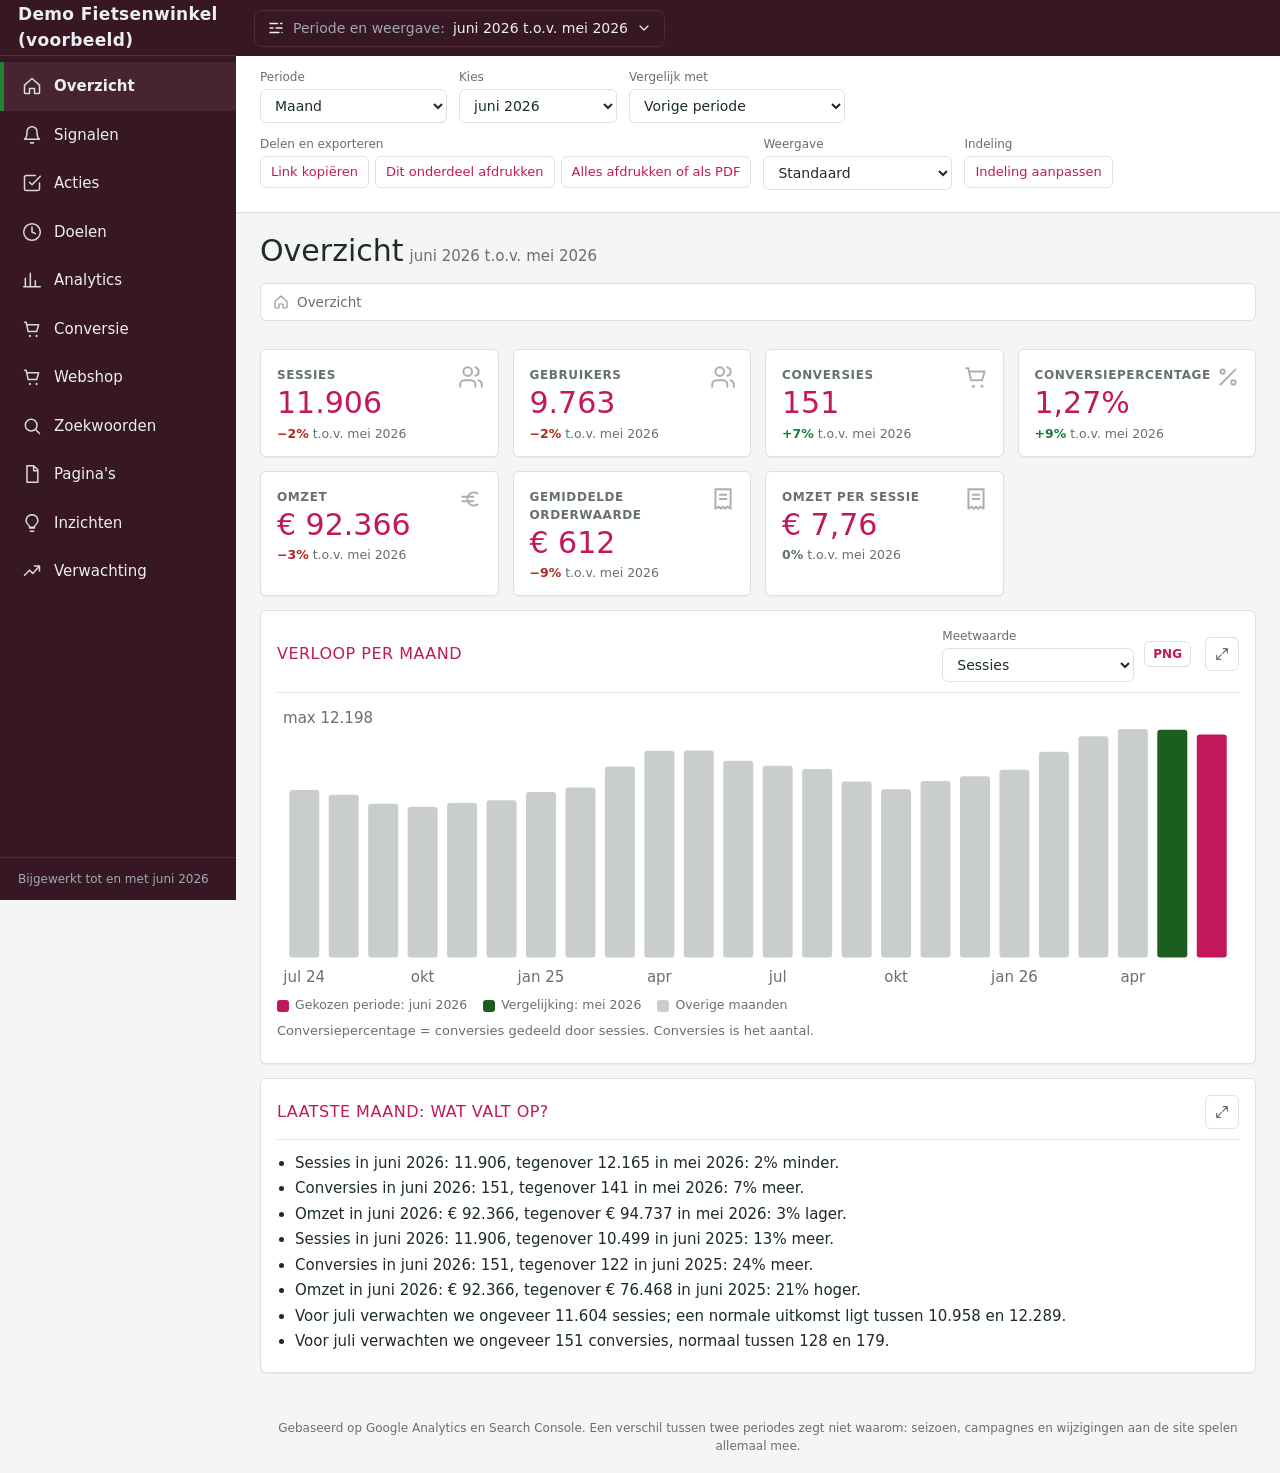
==== commit 81c7c0ee: "Add files via upload" ====
--- a/dashboard.html
+++ b/dashboard.html
@@ -1,6 +1,6 @@
 <!doctype html>
 <html lang="nl"><head><meta charset="utf-8"><meta name="viewport" content="width=device-width,initial-scale=1">
-<meta http-equiv="Content-Security-Policy" content="default-src 'none'; img-src data:; font-src data:; style-src 'sha256-WeraZZ17GSKhUkcrUqqKnjSRpPBFeKASHyqxe9k5Mr0='; script-src 'sha256-us+1pvkfPR/zWzbJNE9UJR/jLn8pi6WUkzk7lWnhoj4='; base-uri 'none'; form-action 'none'">
+<meta http-equiv="Content-Security-Policy" content="default-src 'none'; img-src data:; font-src data:; style-src 'sha256-wRQD32UuG+AFfDLQqA11c2BsHy3Kmhm9b6zS40Vbn+4='; script-src 'sha256-cVcXyN+zQiE9Z21zFBnIM4Qwgp3/I+RfP3uWSZfTIUg='; base-uri 'none'; form-action 'none'">
 <meta name="robots" content="noindex,nofollow"><meta name="referrer" content="no-referrer">
 <title>Demo Fietsenwinkel (voorbeeld) · Dashboard</title>
 <style>/* Dashboard (lay-out: donkere zijbalk, topbalk, tegels met pictogram, panelen met uitklapknop). Kleuren komen als variabelen uit het thema. */
@@ -48,6 +48,7 @@
 .kpi{position:relative;background:var(--card);border:1px solid var(--border);border-radius:6px;padding:16px 16px 12px;box-shadow:0 1px 2px rgba(0,0,0,.05)}
 .kpi .l{color:var(--muted);font-size:12px;text-transform:uppercase;letter-spacing:.05em;font-weight:600;order:2}
 .kpi .v{font-size:30px;font-weight:300;color:var(--primary-text);line-height:1.15;margin:2px 0 4px}
+.kpi .v.neg{color:var(--bad)}
 .kpi .d{font-size:12.5px;color:var(--muted)}
 .kpi .ic{position:absolute;right:14px;top:14px;color:var(--muted);opacity:.55}
 .pos{color:var(--good)}.neg{color:var(--bad)}
@@ -283,7 +284,7 @@
 html[data-style="donker"]{color-scheme:dark;--page:#0b0a1f;--card:#161334;--text:#f2f1ff;--muted:#b3b0d6;--border:#2e2a5a;--primary:#ff4fa3;--on-primary:#000000;--primary-text:#ff69b4;--accent:#38d6e8;--s-a:#ff4fa3;--s-b:#ffa94d;--s-c:#38d6e8;--s-d:#9b87ff;--c0:#ff4fa3;--c1:#38d6e8;--c2:#ffa94d;--c3:#9b87ff;--c4:#4ee59a;--c5:#b3b0d6;--good:#4ee59a;--bad:#ff7a7a}:root{--c0:#c2185b;--c1:#1b5e20;--c2:#2b40ab;--c3:#978426;--c4:#238b8b;--c5:#828a8a;--primary:#c2185b;--primary-text:#c2185b;--s-a:#c2185b;--s-b:#1b5e20;--s-c:#828a8a;--s-d:#2e9e3a;--accent:#1b5e20;--bg:#ffffff;--page:#f5f5f5;--text:#1c2b2b;--muted:#667070;--card:#ffffff;--border:#e0e0e0;--on-primary:#ffffff;--good:#1b7a3d;--bad:#b3261e;--side-bg:#361723;--side-text:#eceff1;--side-muted:#a0aab0;--side-line:#502b39;--side-active:#482332;--side-accent:#25822c;--font:"Lato",system-ui,-apple-system,"Segoe UI",Roboto,"Helvetica Neue",Arial,sans-serif}</style></head><body>
 <div id="app"></div>
 <noscript><p>Dit dashboard heeft JavaScript nodig om de cijfers te tonen.</p></noscript>
-<script type="application/json" id="d">{"months":[{"ym":"2023-07","s":8099,"u":6641,"c":103,"r":66086.1},{"ym":"2023-08","s":7563,"u":6202,"c":88,"r":54075.45},{"ym":"2023-09","s":7256,"u":5950,"c":84,"r":55936.48},{"ym":"2023-10","s":7294,"u":5981,"c":85,"r":56482.61},{"ym":"2023-11","s":7082,"u":5807,"c":89,"r":58029.38},{"ym":"2023-12","s":7340,"u":6019,"c":83,"r":54701.37},{"ym":"2024-01","s":7696,"u":6311,"c":95,"r":59432.94},{"ym":"2024-02","s":8290,"u":6798,"c":112,"r":74013.82},{"ym":"2024-03","s":9120,"u":7478,"c":125,"r":83452.76},{"ym":"2024-04","s":9240,"u":7577,"c":106,"r":65102.13},{"ym":"2024-05","s":9931,"u":8143,"c":136,"r":85854.35},{"ym":"2024-06","s":9614,"u":7883,"c":109,"r":70711.78},{"ym":"2024-07","s":8946,"u":7336,"c":109,"r":67013.99},{"ym":"2024-08","s":8692,"u":7127,"c":118,"r":76507.02},{"ym":"2024-09","s":8215,"u":6736,"c":103,"r":64912.65},{"ym":"2024-10","s":8053,"u":6603,"c":106,"r":70607.9},{"ym":"2024-11","s":8254,"u":6768,"c":110,"r":70175.43},{"ym":"2024-12","s":8398,"u":6886,"c":114,"r":71723.01},{"ym":"2025-01","s":8835,"u":7245,"c":120,"r":80492.43},{"ym":"2025-02","s":9078,"u":7444,"c":121,"r":79854.21},{"ym":"2025-03","s":10202,"u":8366,"c":139,"r":90469.84},{"ym":"2025-04","s":11034,"u":9048,"c":150,"r":92136.62},{"ym":"2025-05","s":11047,"u":9059,"c":130,"r":79187.16},{"ym":"2025-06","s":10499,"u":8609,"c":122,"r":76468.42},{"ym":"2025-07","s":10233,"u":8391,"c":123,"r":75925.37},{"ym":"2025-08","s":10063,"u":8252,"c":124,"r":76356.23},{"ym":"2025-09","s":9403,"u":7710,"c":128,"r":79528.42},{"ym":"2025-10","s":8987,"u":7369,"c":102,"r":67591.88},{"ym":"2025-11","s":9426,"u":7729,"c":124,"r":76058.4},{"ym":"2025-12","s":9679,"u":7937,"c":131,"r":86903.67},{"ym":"2026-01","s":10025,"u":8220,"c":133,"r":81908.61},{"ym":"2026-02","s":10991,"u":9013,"c":142,"r":89098.71},{"ym":"2026-03","s":11811,"u":9685,"c":135,"r":87384.68},{"ym":"2026-04","s":12198,"u":10002,"c":162,"r":101425.64},{"ym":"2026-05","s":12165,"u":9975,"c":141,"r":94737.16},{"ym":"2026-06","s":11906,"u":9763,"c":151,"r":92365.95}],"latest":"2026-06","channels":{"2023-07":{"Organic Search":3640,"Paid Search":1679,"Direct":1565,"Referral":523,"Social":532,"E-mail":160},"2023-08":{"Organic Search":3455,"Paid Search":1398,"Direct":1603,"Referral":462,"Social":500,"E-mail":145},"2023-09":{"Organic Search":3228,"Paid Search":1369,"Direct":1527,"Referral":469,"Social":521,"E-mail":142},"2023-10":{"Organic Search":3239,"Paid Search":1393,"Direct":1564,"Referral":431,"Social":510,"E-mail":157},"2023-11":{"Organic Search":3124,"Paid Search":1381,"Direct":1492,"Referral":439,"Social":507,"E-mail":139},"2023-12":{"Organic Search":3313,"Paid Search":1469,"Direct":1476,"Referral":452,"Social":478,"E-mail":152},"2024-01":{"Organic Search":3463,"Paid Search":1441,"Direct":1622,"Referral":446,"Social":576,"E-mail":148},"2024-02":{"Organic Search":3736,"Paid Search":1783,"Direct":1591,"Referral":466,"Social":548,"E-mail":166},"2024-03":{"Organic Search":4090,"Paid Search":1732,"Direct":1951,"Referral":569,"Social":591,"E-mail":187},"2024-04":{"Organic Search":4141,"Paid Search":1910,"Direct":1832,"Referral":531,"Social":638,"E-mail":188},"2024-05":{"Organic Search":4495,"Paid Search":2059,"Direct":1892,"Referral":549,"Social":740,"E-mail":196},"2024-06":{"Organic Search":4216,"Paid Search":1995,"Direct":2008,"Referral":578,"Social":625,"E-mail":192},"2024-07":{"Organic Search":4100,"Paid Search":1710,"Direct":1813,"Referral":544,"Social":597,"E-mail":182},"2024-08":{"Organic Search":3696,"Paid Search":1784,"Direct":1872,"Referral":519,"Social":642,"E-mail":179},"2024-09":{"Organic Search":3680,"Paid Search":1580,"Direct":1760,"Referral":476,"Social":549,"E-mail":170},"2024-10":{"Organic Search":3565,"Paid Search":1630,"Direct":1675,"Referral":477,"Social":539,"E-mail":167},"2024-11":{"Organic Search":3778,"Paid Search":1664,"Direct":1552,"Referral":522,"Social":564,"E-mail":174},"2024-12":{"Organic Search":3787,"Paid Search":1682,"Direct":1675,"Referral":536,"Social":544,"E-mail":174},"2025-01":{"Organic Search":4140,"Paid Search":1742,"Direct":1654,"Referral":542,"Social":590,"E-mail":167},"2025-02":{"Organic Search":4063,"Paid Search":1836,"Direct":1750,"Referral":575,"Social":667,"E-mail":187},"2025-03":{"Organic Search":4626,"Paid Search":2024,"Direct":1929,"Referral":658,"Social":770,"E-mail":195},"2025-04":{"Organic Search":4965,"Paid Search":2347,"Direct":2051,"Referral":686,"Social":747,"E-mail":238},"2025-05":{"Organic Search":4952,"Paid Search":2236,"Direct":2217,"Referral":684,"Social":724,"E-mail":234},"2025-06":{"Organic Search":4907,"Paid Search":2029,"Direct":2014,"Referral":588,"Social":740,"E-mail":221},"2025-07":{"Organic Search":4681,"Paid Search":2073,"Direct":1912,"Referral":655,"Social":696,"E-mail":216},"2025-08":{"Organic Search":4647,"Paid Search":2096,"Direct":1886,"Referral":565,"Social":667,"E-mail":202},"2025-09":{"Organic Search":4349,"Paid Search":1882,"Direct":1799,"Referral":560,"Social":619,"E-mail":194},"2025-10":{"Organic Search":4261,"Paid Search":1667,"Direct":1724,"Referral":506,"Social":658,"E-mail":171},"2025-11":{"Organic Search":4116,"Paid Search":2030,"Direct":1904,"Referral":530,"Social":659,"E-mail":187},"2025-12":{"Organic Search":4188,"Paid Search":2079,"Direct":1973,"Referral":610,"Social":630,"E-mail":199},"2026-01":{"Organic Search":4318,"Paid Search":2081,"Direct":2149,"Referral":623,"Social":650,"E-mail":204},"2026-02":{"Organic Search":4861,"Paid Search":2282,"Direct":2201,"Referral":674,"Social":751,"E-mail":222},"2026-03":{"Organic Search":5609,"Paid Search":2298,"Direct":2209,"Referral":670,"Social":779,"E-mail":246},"2026-04":{"Organic Search":5353,"Paid Search":2434,"Direct":2592,"Referral":692,"Social":879,"E-mail":248},"2026-05":{"Organic Search":5284,"Paid Search":2475,"Direct":2599,"Referral":701,"Social":867,"E-mail":239},"2026-06":{"Organic Search":5403,"Paid Search":2464,"Direct":2295,"Referral":694,"Social":799,"E-mail":251}},"channel_stats":{"2023-07":{"Organic Search":[44,28230.96],"Paid Search":[26,16681.93],"Direct":[22,14115.48],"Referral":[4,2566.45],"Social":[3,1924.84],"E-mail":[4,2566.45]},"2023-08":{"Organic Search":[39,23965.26],"Paid Search":[20,12289.88],"Direct":[20,12289.88],"Referral":[4,2457.97],"Social":[2,1228.99],"E-mail":[3,1843.48]},"2023-09":{"Organic Search":[36,23972.78],"Paid Search":[20,13318.21],"Direct":[19,12652.3],"Referral":[4,2663.64],"Social":[2,1331.82],"E-mail":[3,1997.73]},"2023-10":{"Organic Search":[37,24586.55],"Paid Search":[20,13290.03],"Direct":[20,13290.03],"Referral":[3,1993.5],"Social":[2,1329.0],"E-mail":[3,1993.5]},"2023-11":{"Organic Search":[37,24124.57],"Paid Search":[22,14344.34],"Direct":[21,13692.33],"Referral":[4,2608.06],"Social":[2,1304.03],"E-mail":[3,1956.05]},"2023-12":{"Organic Search":[36,23725.9],"Paid Search":[21,13840.11],"Direct":[18,11862.95],"Referral":[3,1977.16],"Social":[2,1318.11],"E-mail":[3,1977.16]},"2024-01":{"Organic Search":[41,25650.01],"Paid Search":[22,13763.42],"Direct":[22,13763.42],"Referral":[4,2502.44],"Social":[3,1876.83],"E-mail":[3,1876.83]},"2024-02":{"Organic Search":[48,31720.21],"Paid Search":[30,19825.13],"Direct":[23,15199.27],"Referral":[4,2643.35],"Social":[3,1982.51],"E-mail":[4,2643.35]},"2024-03":{"Organic Search":[54,36051.59],"Paid Search":[29,19361.04],"Direct":[29,19361.04],"Referral":[5,3338.11],"Social":[3,2002.87],"E-mail":[5,3338.11]},"2024-04":{"Organic Search":[45,27637.7],"Paid Search":[27,16582.62],"Direct":[23,14125.93],"Referral":[4,2456.68],"Social":[3,1842.51],"E-mail":[4,2456.68]},"2024-05":{"Organic Search":[59,37245.64],"Paid Search":[35,22094.87],"Direct":[28,17675.9],"Referral":[5,3156.41],"Social":[4,2525.13],"E-mail":[5,3156.41]},"2024-06":{"Organic Search":[45,29192.94],"Paid Search":[28,18164.49],"Direct":[25,16218.3],"Referral":[4,2594.93],"Social":[3,1946.2],"E-mail":[4,2594.93]},"2024-07":{"Organic Search":[48,29510.75],"Paid Search":[26,15984.99],"Direct":[24,14755.37],"Referral":[4,2459.23],"Social":[3,1844.42],"E-mail":[4,2459.23]},"2024-08":{"Organic Search":[47,30473.14],"Paid Search":[30,19450.94],"Direct":[28,18154.21],"Referral":[5,3241.82],"Social":[3,1945.09],"E-mail":[5,3241.82]},"2024-09":{"Organic Search":[44,27729.68],"Paid Search":[24,15125.28],"Direct":[24,15125.28],"Referral":[4,2520.88],"Social":[3,1890.66],"E-mail":[4,2520.88]},"2024-10":{"Organic Search":[45,29975.05],"Paid Search":[26,17318.92],"Direct":[24,15986.69],"Referral":[4,2664.45],"Social":[3,1998.34],"E-mail":[4,2664.45]},"2024-11":{"Organic Search":[48,30622.01],"Paid Search":[27,17224.88],"Direct":[23,14673.04],"Referral":[5,3189.79],"Social":[3,1913.88],"E-mail":[4,2551.83]},"2024-12":{"Organic Search":[49,30828.31],"Paid Search":[28,17616.18],"Direct":[25,15728.73],"Referral":[5,3145.75],"Social":[3,1887.45],"E-mail":[4,2516.6]},"2025-01":{"Organic Search":[54,36221.59],"Paid Search":[29,19452.34],"Direct":[25,16769.26],"Referral":[5,3353.85],"Social":[3,2012.31],"E-mail":[4,2683.08]},"2025-02":{"Organic Search":[52,34317.51],"Paid Search":[30,19798.56],"Direct":[26,17158.76],"Referral":[5,3299.76],"Social":[3,1979.86],"E-mail":[5,3299.76]},"2025-03":{"Organic Search":[61,39702.59],"Paid Search":[34,22129.31],"Direct":[29,18875.0],"Referral":[6,3905.17],"Social":[4,2603.45],"E-mail":[5,3254.31]},"2025-04":{"Organic Search":[65,39925.87],"Paid Search":[39,23955.52],"Direct":[30,18427.32],"Referral":[6,3685.46],"Social":[4,2456.98],"E-mail":[6,3685.46]},"2025-05":{"Organic Search":[57,34720.52],"Paid Search":[32,19492.22],"Direct":[28,17055.7],"Referral":[5,3045.66],"Social":[3,1827.4],"E-mail":[5,3045.66]},"2025-06":{"Organic Search":[54,33846.68],"Paid Search":[29,18176.92],"Direct":[26,16296.55],"Referral":[5,3133.95],"Social":[3,1880.37],"E-mail":[5,3133.95]},"2025-07":{"Organic Search":[54,33333.09],"Paid Search":[31,19135.66],"Direct":[25,15431.99],"Referral":[5,3086.4],"Social":[3,1851.84],"E-mail":[5,3086.4]},"2025-08":{"Organic Search":[54,33251.91],"Paid Search":[32,19704.83],"Direct":[25,15394.4],"Referral":[5,3078.88],"Social":[3,1847.33],"E-mail":[5,3078.88]},"2025-09":{"Organic Search":[56,34793.68],"Paid Search":[32,19882.1],"Direct":[27,16775.53],"Referral":[5,3106.58],"Social":[3,1863.95],"E-mail":[5,3106.58]},"2025-10":{"Organic Search":[45,29819.95],"Paid Search":[24,15903.97],"Direct":[22,14578.64],"Referral":[4,2650.66],"Social":[3,1988.0],"E-mail":[4,2650.66]},"2025-11":{"Organic Search":[51,31282.08],"Paid Search":[33,20241.35],"Direct":[27,16561.1],"Referral":[5,3066.87],"Social":[3,1840.12],"E-mail":[5,3066.87]},"2025-12":{"Organic Search":[54,35822.89],"Paid Search":[35,23218.54],"Direct":[29,19238.22],"Referral":[5,3316.93],"Social":[3,1990.16],"E-mail":[5,3316.93]},"2026-01":{"Organic Search":[55,33871.98],"Paid Search":[34,20939.04],"Direct":[31,19091.48],"Referral":[5,3079.27],"Social":[3,1847.56],"E-mail":[5,3079.27]},"2026-02":{"Organic Search":[60,37647.34],"Paid Search":[36,22588.41],"Direct":[31,19451.13],"Referral":[6,3764.73],"Social":[4,2509.82],"E-mail":[5,3137.28]},"2026-03":{"Organic Search":[62,40132.22],"Paid Search":[32,20713.41],"Direct":[28,18124.23],"Referral":[5,3236.47],"Social":[3,1941.88],"E-mail":[5,3236.47]},"2026-04":{"Organic Search":[68,42573.73],"Paid Search":[40,25043.37],"Direct":[38,23791.2],"Referral":[6,3756.51],"Social":[4,2504.34],"E-mail":[6,3756.51]},"2026-05":{"Organic Search":[59,39641.79],"Paid Search":[35,23516.32],"Direct":[33,22172.53],"Referral":[5,3359.47],"Social":[4,2687.58],"E-mail":[5,3359.47]},"2026-06":{"Organic Search":[64,39148.48],"Paid Search":[39,23856.11],"Direct":[32,19574.24],"Referral":[6,3670.17],"Social":[4,2446.78],"E-mail":[6,3670.17]}},"quality":{"2024-01":["Betaalmethoden: meer gelukte betalingen dan bestellingen in totaal; controleer of beide bestanden over dezelfde maand en dezelfde bestellingen gaan"],"2024-03":["Betaalmethoden: meer gelukte betalingen dan bestellingen in totaal; controleer of beide bestanden over dezelfde maand en dezelfde bestellingen gaan"],"2024-09":["Betaalmethoden: meer gelukte betalingen dan bestellingen in totaal; controleer of beide bestanden over dezelfde maand en dezelfde bestellingen gaan"],"2024-12":["Betaalmethoden: meer gelukte betalingen dan bestellingen in totaal; controleer of beide bestanden over dezelfde maand en dezelfde bestellingen gaan"],"2026-06":["Betaalmethoden: meer gelukte betalingen dan bestellingen in totaal; controleer of beide bestanden over dezelfde maand en dezelfde bestellingen gaan"]},"devices":{"2023-07":{"mobile":[4317,28,0.0],"tablet":[324,4,0.0],"desktop":[3458,71,0.0]},"2023-08":{"mobile":[3814,24,0.0],"tablet":[303,4,0.0],"desktop":[3446,60,0.0]},"2023-09":{"mobile":[3762,23,0.0],"tablet":[290,3,0.0],"desktop":[3204,58,0.0]},"2023-10":{"mobile":[3926,23,0.0],"tablet":[292,3,0.0],"desktop":[3076,59,0.0]},"2023-11":{"mobile":[3572,24,0.0],"tablet":[283,4,0.0],"desktop":[3227,61,0.0]},"2023-12":{"mobile":[3653,22,0.0],"tablet":[294,3,0.0],"desktop":[3393,58,0.0]},"2024-01":{"mobile":[3837,26,0.0],"tablet":[308,4,0.0],"desktop":[3551,65,0.0]},"2024-02":{"mobile":[4375,30,0.0],"tablet":[332,4,0.0],"desktop":[3583,78,0.0]},"2024-03":{"mobile":[4619,34,0.0],"tablet":[365,5,0.0],"desktop":[4136,86,0.0]},"2024-04":{"mobile":[4871,29,0.0],"tablet":[370,4,0.0],"desktop":[3999,73,0.0]},"2024-05":{"mobile":[5337,37,0.0],"tablet":[397,5,0.0],"desktop":[4197,94,0.0]},"2024-06":{"mobile":[4869,29,0.0],"tablet":[385,4,0.0],"desktop":[4360,76,0.0]},"2024-07":{"mobile":[4591,29,0.0],"tablet":[358,4,0.0],"desktop":[3997,76,0.0]},"2024-08":{"mobile":[4694,32,0.0],"tablet":[348,5,0.0],"desktop":[3650,81,0.0]},"2024-09":{"mobile":[4230,28,0.0],"tablet":[329,4,0.0],"desktop":[3656,71,0.0]},"2024-10":{"mobile":[4362,29,0.0],"tablet":[322,4,0.0],"desktop":[3369,73,0.0]},"2024-11":{"mobile":[4116,30,0.0],"tablet":[330,4,0.0],"desktop":[3808,76,0.0]},"2024-12":{"mobile":[4399,31,0.0],"tablet":[336,5,0.0],"desktop":[3663,78,0.0]},"2025-01":{"mobile":[4250,32,0.0],"tablet":[353,5,0.0],"desktop":[4232,83,0.0]},"2025-02":{"mobile":[4938,33,0.0],"tablet":[363,5,0.0],"desktop":[3777,83,0.0]},"2025-03":{"mobile":[4925,38,0.0],"tablet":[408,6,0.0],"desktop":[4869,95,0.0]},"2025-04":{"mobile":[5309,40,0.0],"tablet":[441,6,0.0],"desktop":[5284,104,0.0]},"2025-05":{"mobile":[5857,35,0.0],"tablet":[442,5,0.0],"desktop":[4748,90,0.0]},"2025-06":{"mobile":[5488,33,0.0],"tablet":[420,5,0.0],"desktop":[4591,84,0.0]},"2025-07":{"mobile":[5512,33,0.0],"tablet":[409,5,0.0],"desktop":[4312,85,0.0]},"2025-08":{"mobile":[5410,33,0.0],"tablet":[403,5,0.0],"desktop":[4250,86,0.0]},"2025-09":{"mobile":[4685,35,0.0],"tablet":[376,5,0.0],"desktop":[4342,88,0.0]},"2025-10":{"mobile":[4889,28,0.0],"tablet":[359,4,0.0],"desktop":[3739,70,0.0]},"2025-11":{"mobile":[4650,33,0.0],"tablet":[377,5,0.0],"desktop":[4399,86,0.0]},"2025-12":{"mobile":[5059,35,0.0],"tablet":[387,5,0.0],"desktop":[4233,91,0.0]},"2026-01":{"mobile":[4882,36,0.0],"tablet":[401,5,0.0],"desktop":[4742,92,0.0]},"2026-02":{"mobile":[5588,38,0.0],"tablet":[440,6,0.0],"desktop":[4963,98,0.0]},"2026-03":{"mobile":[5744,36,0.0],"tablet":[472,5,0.0],"desktop":[5595,94,0.0]},"2026-04":{"mobile":[6242,44,0.0],"tablet":[488,6,0.0],"desktop":[5468,112,0.0]},"2026-05":{"mobile":[6044,38,0.0],"tablet":[487,6,0.0],"desktop":[5634,97,0.0]},"2026-06":{"mobile":[5791,41,0.0],"tablet":[476,6,0.0],"desktop":[5639,104,0.0]}},"audience":{"2023-07":{"new":[5282,43,27589.34],"returning":[2817,60,38496.76]},"2023-08":{"new":[5061,37,22736.27],"returning":[2502,51,31339.18]},"2023-09":{"new":[4720,35,23306.87],"returning":[2536,49,32629.61]},"2023-10":{"new":[4762,36,23922.05],"returning":[2532,49,32560.56]},"2023-11":{"new":[4563,37,24124.57],"returning":[2519,52,33904.81]},"2023-12":{"new":[4741,35,23066.84],"returning":[2599,48,31634.53]},"2024-01":{"new":[5240,40,25024.4],"returning":[2456,55,34408.54]},"2024-02":{"new":[5930,47,31059.37],"returning":[2360,65,42954.45]},"2024-03":{"new":[6110,52,34716.35],"returning":[3010,73,48736.41]},"2024-04":{"new":[6467,45,27637.7],"returning":[2773,61,37464.43]},"2024-05":{"new":[6679,57,35983.07],"returning":[3252,79,49871.28]},"2024-06":{"new":[6884,46,29841.67],"returning":[2730,63,40870.11]},"2024-07":{"new":[5822,46,28281.13],"returning":[3124,63,38732.86]},"2024-08":{"new":[5867,50,32418.23],"returning":[2825,68,44088.79]},"2024-09":{"new":[5330,43,27099.46],"returning":[2885,60,37813.19]},"2024-10":{"new":[5653,45,29975.05],"returning":[2400,61,40632.85]},"2024-11":{"new":[5531,46,29346.09],"returning":[2723,64,40829.34]},"2024-12":{"new":[5602,48,30199.16],"returning":[2796,66,41523.85]},"2025-01":{"new":[5658,50,33538.51],"returning":[3177,70,46953.92]},"2025-02":{"new":[6062,51,33657.56],"returning":[3016,70,46196.65]},"2025-03":{"new":[6738,58,37750.01],"returning":[3464,81,52719.83]},"2025-04":{"new":[7774,63,38697.38],"returning":[3260,87,53439.24]},"2025-05":{"new":[7110,55,33502.26],"returning":[3937,75,45684.9]},"2025-06":{"new":[7198,51,31966.31],"returning":[3301,71,44502.11]},"2025-07":{"new":[7334,52,32098.53],"returning":[2899,71,43826.84]},"2025-08":{"new":[6934,52,32020.35],"returning":[3129,72,44335.88]},"2025-09":{"new":[6695,54,33551.05],"returning":[2708,74,45977.37]},"2025-10":{"new":[6291,43,28494.62],"returning":[2696,59,39097.26]},"2025-11":{"new":[6442,52,31895.46],"returning":[2984,72,44162.94]},"2025-12":{"new":[6425,55,36486.27],"returning":[3254,76,50417.4]},"2026-01":{"new":[6856,56,34487.84],"returning":[3169,77,47420.77]},"2026-02":{"new":[7087,60,37647.34],"returning":[3904,82,51451.37]},"2026-03":{"new":[8328,57,36895.75],"returning":[3483,78,50488.93]},"2026-04":{"new":[8372,68,42573.73],"returning":[3826,94,58851.91]},"2026-05":{"new":[7979,59,39641.79],"returning":[4186,82,55095.37]},"2026-06":{"new":[8226,63,38536.79],"returning":[3680,88,53829.16]}},"geo":{"2023-07":{"Netherlands":[5345,83,53156.89],"Belgium":[1296,16,10311.14],"Germany":[648,3,1933.34],"United Kingdom":[324,1,322.22],"France":[243,0,241.67],"United States":[243,0,120.83]},"2023-08":{"Netherlands":[4992,71,43498.42],"Belgium":[1210,14,8434.79],"Germany":[605,3,1581.52],"United Kingdom":[303,0,264.02],"France":[227,0,197.8],"United States":[227,0,98.9]},"2023-09":{"Netherlands":[4789,68,44995.35],"Belgium":[1161,13,8726.6],"Germany":[580,2,1634.83],"United Kingdom":[290,0,272.47],"France":[218,0,204.82],"United States":[218,0,102.41]},"2023-10":{"Netherlands":[4814,68,45432.6],"Belgium":[1167,13,8810.94],"Germany":[584,2,1653.47],"United Kingdom":[292,0,275.58],"France":[219,0,206.68],"United States":[219,0,103.34]},"2023-11":{"Netherlands":[4674,72,46678.37],"Belgium":[1133,14,9052.05],"Germany":[567,3,1698.76],"United Kingdom":[283,0,282.63],"France":[212,0,211.72],"United States":[212,0,105.86]},"2023-12":{"Netherlands":[4844,67,44003.09],"Belgium":[1174,13,8531.73],"Germany":[587,2,1599.7],"United Kingdom":[294,0,267.07],"France":[220,0,199.85],"United States":[220,0,99.92]},"2024-01":{"Netherlands":[5079,76,47807.65],"Belgium":[1231,15,9269.73],"Germany":[616,3,1739.49],"United Kingdom":[308,0,289.91],"France":[231,0,217.44],"United States":[231,0,108.72]},"2024-02":{"Netherlands":[5471,90,59537.53],"Belgium":[1326,17,11544.03],"Germany":[663,3,2164.51],"United Kingdom":[332,1,361.3],"France":[249,0,270.97],"United States":[249,0,135.49]},"2024-03":{"Netherlands":[6019,101,67127.57],"Belgium":[1459,19,13017.33],"Germany":[730,4,2442.42],"United Kingdom":[365,1,407.07],"France":[274,0,305.58],"United States":[274,0,152.79]},"2024-04":{"Netherlands":[6098,85,52369.23],"Belgium":[1478,17,10154.37],"Germany":[739,3,1903.95],"United Kingdom":[370,1,317.75],"France":[277,0,237.89],"United States":[277,0,118.94]},"2024-05":{"Netherlands":[6554,109,69060.29],"Belgium":[1589,21,13394.79],"Germany":[794,4,2509.94],"United Kingdom":[397,1,418.32],"France":[298,0,314.01],"United States":[298,0,157.0]},"2024-06":{"Netherlands":[6345,88,56881.04],"Belgium":[1538,17,11030.17],"Germany":[769,3,2068.16],"United Kingdom":[385,1,345.14],"France":[288,0,258.18],"United States":[288,0,129.09]},"2024-07":{"Netherlands":[5904,88,53906.29],"Belgium":[1431,17,10452.56],"Germany":[716,3,1961.22],"United Kingdom":[358,1,326.87],"France":[268,0,244.7],"United States":[268,0,122.35]},"2024-08":{"Netherlands":[5737,95,61540.3],"Belgium":[1391,18,11936.91],"Germany":[695,3,2236.56],"United Kingdom":[348,1,373.3],"France":[261,0,279.97],"United States":[261,0,139.99]},"2024-09":{"Netherlands":[5422,83,52218.27],"Belgium":[1314,16,10123.91],"Germany":[657,3,1898.23],"United Kingdom":[329,1,316.85],"France":[246,0,236.92],"United States":[246,0,118.46]},"2024-10":{"Netherlands":[5315,85,56799.65],"Belgium":[1288,17,11011.55],"Germany":[644,3,2064.66],"United Kingdom":[322,1,344.11],"France":[242,0,258.62],"United States":[242,0,129.31]},"2024-11":{"Netherlands":[5448,88,56447.03],"Belgium":[1321,17,10949.56],"Germany":[660,3,2051.49],"United Kingdom":[330,1,341.91],"France":[248,0,256.95],"United States":[248,0,128.48]},"2024-12":{"Netherlands":[5543,92,57691.06],"Belgium":[1344,18,11190.59],"Germany":[672,3,2098.24],"United Kingdom":[336,1,349.71],"France":[252,0,262.28],"United States":[252,0,131.14]},"2025-01":{"Netherlands":[5831,97,64743.92],"Belgium":[1414,19,12560.17],"Germany":[707,4,2355.03],"United Kingdom":[353,1,391.95],"France":[265,0,294.24],"United States":[265,0,147.12]},"2025-02":{"Netherlands":[5991,97,64237.2],"Belgium":[1452,19,12455.01],"Germany":[726,4,2335.31],"United Kingdom":[363,1,389.22],"France":[272,0,291.65],"United States":[272,0,145.82]},"2025-03":{"Netherlands":[6733,112,72774.93],"Belgium":[1632,22,14111.83],"Germany":[816,4,2645.97],"United Kingdom":[408,1,440.99],"France":[306,1,330.75],"United States":[306,0,165.37]},"2025-04":{"Netherlands":[7282,121,74115.19],"Belgium":[1765,23,14371.14],"Germany":[883,4,2696.12],"United Kingdom":[441,1,448.84],"France":[331,1,336.89],"United States":[331,0,168.44]},"2025-05":{"Netherlands":[7291,105,63694.28],"Belgium":[1768,20,12356.22],"Germany":[884,4,2316.79],"United Kingdom":[442,1,386.13],"France":[331,0,289.16],"United States":[331,0,144.58]},"2025-06":{"Netherlands":[6929,98,61508.51],"Belgium":[1680,19,11930.64],"Germany":[840,4,2237.0],"United Kingdom":[420,1,372.83],"France":[315,0,279.62],"United States":[315,0,139.81]},"2025-07":{"Netherlands":[6754,99,61074.88],"Belgium":[1637,19,11842.41],"Germany":[819,4,2221.81],"United Kingdom":[409,1,369.85],"France":[307,0,277.61],"United States":[307,0,138.81]},"2025-08":{"Netherlands":[6642,100,61420.85],"Belgium":[1610,19,11910.58],"Germany":[805,4,2233.23],"United Kingdom":[403,1,372.67],"France":[302,0,279.27],"United States":[302,0,139.63]},"2025-09":{"Netherlands":[6206,103,63975.71],"Belgium":[1504,20,12403.41],"Germany":[752,4,2325.64],"United Kingdom":[376,1,387.61],"France":[282,0,290.7],"United States":[282,0,145.35]},"2025-10":{"Netherlands":[5931,82,54368.68],"Belgium":[1438,16,10545.56],"Germany":[719,3,1977.29],"United Kingdom":[359,0,329.09],"France":[270,0,247.51],"United States":[270,0,123.75]},"2025-11":{"Netherlands":[6221,100,61181.1],"Belgium":[1508,19,11864.47],"Germany":[754,4,2224.59],"United Kingdom":[377,1,370.76],"France":[283,0,278.32],"United States":[283,0,139.16]},"2025-12":{"Netherlands":[6388,105,69902.87],"Belgium":[1549,20,13560.37],"Germany":[774,4,2540.93],"United Kingdom":[387,1,423.49],"France":[290,0,317.34],"United States":[290,0,158.67]},"2026-01":{"Netherlands":[6616,107,65884.99],"Belgium":[1604,21,12778.66],"Germany":[802,4,2396.0],"United Kingdom":[401,1,399.33],"France":[301,0,299.75],"United States":[301,0,149.87]},"2026-02":{"Netherlands":[7254,114,71667.04],"Belgium":[1759,22,13902.66],"Germany":[879,4,2605.27],"United Kingdom":[440,1,434.7],"France":[330,1,326.03],"United States":[330,0,163.01]},"2026-03":{"Netherlands":[7795,109,70289.72],"Belgium":[1890,21,13634.13],"Germany":[945,4,2556.4],"United Kingdom":[472,1,425.62],"France":[354,0,319.21],"United States":[354,0,159.61]},"2026-04":{"Netherlands":[8051,130,81583.54],"Belgium":[1952,25,15824.23],"Germany":[976,5,2967.04],"United Kingdom":[488,1,494.51],"France":[366,1,370.88],"United States":[366,0,185.44]},"2026-05":{"Netherlands":[8029,113,76208.12],"Belgium":[1946,22,14776.53],"Germany":[973,4,2770.6],"United Kingdom":[487,1,462.24],"France":[365,1,346.44],"United States":[365,0,173.22]},"2026-06":{"Netherlands":[7858,121,74299.34],"Belgium":[1905,24,14409.8],"Germany":[952,4,2700.42],"United Kingdom":[476,1,450.07],"France":[357,1,337.55],"United States":[357,0,168.78]}},"speed":{"2026-01":{"phone":{"lcp":3300,"inp":249,"cls":0.087},"desktop":{"lcp":1857,"inp":109,"cls":0.033}},"2026-02":{"phone":{"lcp":3183,"inp":252,"cls":0.063},"desktop":{"lcp":1894,"inp":126,"cls":0.036}},"2026-03":{"phone":{"lcp":3102,"inp":230,"cls":0.082},"desktop":{"lcp":1773,"inp":128,"cls":0.037}},"2026-04":{"phone":{"lcp":2939,"inp":214,"cls":0.077},"desktop":{"lcp":1742,"inp":91,"cls":0.05}},"2026-05":{"phone":{"lcp":2865,"inp":255,"cls":0.079},"desktop":{"lcp":1989,"inp":111,"cls":0.04}},"2026-06":{"phone":{"lcp":2814,"inp":236,"cls":0.079},"desktop":{"lcp":1885,"inp":124,"cls":0.038}}},"products":{"2023-07":{"Elektrische stadsfiets":[37,17021.04],"Bakfiets":[28,13431.24],"Kinderfiets 20 inch":[15,7405.29],"Fietshelm":[8,4244.73],"Fietsslot":[8,3597.16],"Regenpak":[6,3074.98],"Fietsverlichting set":[7,2966.17],"Binnenband":[5,2274.58]},"2023-08":{"Elektrische stadsfiets":[29,15109.83],"Bakfiets":[26,10670.52],"Kinderfiets 20 inch":[13,5598.3],"Fietshelm":[7,3353.14],"Fietsslot":[6,3016.1],"Regenpak":[5,2317.35],"Fietsverlichting set":[6,2440.27],"Binnenband":[4,1955.12]},"2023-09":{"Elektrische stadsfiets":[27,15814.03],"Bakfiets":[23,11104.86],"Kinderfiets 20 inch":[13,6001.15],"Fietshelm":[8,3638.94],"Fietsslot":[6,2945.61],"Regenpak":[5,2451.83],"Fietsverlichting set":[5,2456.57],"Binnenband":[4,1939.42]},"2023-10":{"Elektrische stadsfiets":[30,15274.1],"Bakfiets":[22,10843.29],"Kinderfiets 20 inch":[12,6235.64],"Fietshelm":[6,3577.64],"Fietsslot":[6,2903.07],"Regenpak":[5,2573.22],"Fietsverlichting set":[5,2430.97],"Binnenband":[4,2092.01]},"2023-11":{"Elektrische stadsfiets":[30,14995.34],"Bakfiets":[25,11209.0],"Kinderfiets 20 inch":[12,6006.76],"Fietshelm":[8,3791.31],"Fietsslot":[7,3065.25],"Regenpak":[5,2557.28],"Fietsverlichting set":[5,2521.89],"Binnenband":[4,2039.6]},"2023-12":{"Elektrische stadsfiets":[28,15108.08],"Bakfiets":[21,11090.63],"Kinderfiets 20 inch":[13,5904.17],"Fietshelm":[7,3438.95],"Fietsslot":[6,3032.73],"Regenpak":[5,2496.7],"Fietsverlichting set":[5,2374.77],"Binnenband":[4,2017.14]},"2024-01":{"Elektrische stadsfiets":[32,15843.66],"Bakfiets":[27,12219.92],"Kinderfiets 20 inch":[15,6502.78],"Fietshelm":[9,3909.29],"Fietsslot":[7,3279.85],"Regenpak":[5,2736.62],"Fietsverlichting set":[6,2742.06],"Binnenband":[5,2093.84]},"2024-02":{"Elektrische stadsfiets":[42,20278.19],"Bakfiets":[31,14592.2],"Kinderfiets 20 inch":[16,7625.43],"Fietshelm":[10,4538.17],"Fietsslot":[9,4054.9],"Regenpak":[6,3206.71],"Fietsverlichting set":[6,3376.02],"Binnenband":[6,2561.15]},"2024-03":{"Elektrische stadsfiets":[43,21787.02],"Bakfiets":[30,16159.81],"Kinderfiets 20 inch":[17,9423.45],"Fietshelm":[10,5501.62],"Fietsslot":[8,4441.84],"Regenpak":[8,3876.3],"Fietsverlichting set":[7,3586.1],"Binnenband":[6,2966.06]},"2024-04":{"Elektrische stadsfiets":[41,17866.59],"Bakfiets":[26,13329.61],"Kinderfiets 20 inch":[15,7078.06],"Fietshelm":[9,4199.08],"Fietsslot":[7,3426.72],"Regenpak":[6,2828.03],"Fietsverlichting set":[7,2952.53],"Binnenband":[5,2319.32]},"2024-05":{"Elektrische stadsfiets":[53,23090.05],"Bakfiets":[33,16174.42],"Kinderfiets 20 inch":[20,9402.7],"Fietshelm":[12,5186.54],"Fietsslot":[10,4576.26],"Regenpak":[8,3726.64],"Fietsverlichting set":[8,3871.62],"Binnenband":[7,2969.84]},"2024-06":{"Elektrische stadsfiets":[36,19773.91],"Bakfiets":[32,14325.87],"Kinderfiets 20 inch":[17,7402.96],"Fietshelm":[10,4451.22],"Fietsslot":[9,3977.3],"Regenpak":[6,3273.79],"Fietsverlichting set":[7,3043.78],"Binnenband":[5,2610.84]},"2024-07":{"Elektrische stadsfiets":[43,17629.83],"Bakfiets":[27,12732.45],"Kinderfiets 20 inch":[16,7506.23],"Fietshelm":[10,4180.49],"Fietsslot":[7,3441.98],"Regenpak":[7,3034.43],"Fietsverlichting set":[6,3059.54],"Binnenband":[5,2517.97]},"2024-08":{"Elektrische stadsfiets":[44,20802.2],"Bakfiets":[30,14712.06],"Kinderfiets 20 inch":[17,7913.91],"Fietshelm":[11,4648.64],"Fietsslot":[8,3968.88],"Regenpak":[8,3389.41],"Fietsverlichting set":[7,3280.57],"Binnenband":[5,2807.31]},"2024-09":{"Elektrische stadsfiets":[38,16791.85],"Bakfiets":[29,13106.11],"Kinderfiets 20 inch":[16,7100.25],"Fietshelm":[8,4049.12],"Fietsslot":[7,3642.13],"Regenpak":[6,3034.54],"Fietsverlichting set":[6,2835.22],"Binnenband":[5,2430.61]},"2024-10":{"Elektrische stadsfiets":[40,19736.04],"Bakfiets":[29,14178.24],"Kinderfiets 20 inch":[15,7483.06],"Fietshelm":[9,4269.42],"Fietsslot":[8,3920.49],"Regenpak":[7,3218.54],"Fietsverlichting set":[6,3153.07],"Binnenband":[5,2572.79]},"2024-11":{"Elektrische stadsfiets":[38,18807.35],"Bakfiets":[27,13203.74],"Kinderfiets 20 inch":[17,7413.13],"Fietshelm":[9,4333.44],"Fietsslot":[8,3762.38],"Regenpak":[7,3208.19],"Fietsverlichting set":[6,3293.28],"Binnenband":[6,2414.42]},"2024-12":{"Elektrische stadsfiets":[44,19106.03],"Bakfiets":[30,14237.42],"Kinderfiets 20 inch":[17,7522.01],"Fietshelm":[9,4483.48],"Fietsslot":[8,3999.58],"Regenpak":[7,3333.31],"Fietsverlichting set":[7,3228.75],"Binnenband":[5,2583.69]},"2025-01":{"Elektrische stadsfiets":[45,20910.74],"Bakfiets":[35,15281.1],"Kinderfiets 20 inch":[19,8370.64],"Fietshelm":[9,5182.26],"Fietsslot":[8,4448.11],"Regenpak":[7,3459.21],"Fietsverlichting set":[8,3699.51],"Binnenband":[6,2964.29]},"2025-02":{"Elektrische stadsfiets":[40,21676.36],"Bakfiets":[34,15337.48],"Kinderfiets 20 inch":[18,8996.58],"Fietshelm":[10,5084.59],"Fietsslot":[9,4297.17],"Regenpak":[7,3505.3],"Fietsverlichting set":[8,3698.25],"Binnenband":[6,2756.23]},"2025-03":{"Elektrische stadsfiets":[49,25410.66],"Bakfiets":[40,18517.09],"Kinderfiets 20 inch":[18,10050.55],"Fietshelm":[12,5783.21],"Fietsslot":[11,4668.35],"Regenpak":[8,4174.94],"Fietsverlichting set":[9,4143.16],"Binnenband":[6,3286.7]},"2025-04":{"Elektrische stadsfiets":[52,23981.68],"Bakfiets":[36,18849.17],"Kinderfiets 20 inch":[22,9638.12],"Fietshelm":[12,6043.75],"Fietsslot":[10,5010.87],"Regenpak":[8,4013.53],"Fietsverlichting set":[9,4233.89],"Binnenband":[7,3177.36]},"2025-05":{"Elektrische stadsfiets":[43,21366.83],"Bakfiets":[34,15333.53],"Kinderfiets 20 inch":[17,8471.52],"Fietshelm":[10,5034.59],"Fietsslot":[10,4125.25],"Regenpak":[8,3651.29],"Fietsverlichting set":[7,3679.59],"Binnenband":[7,2819.02]},"2025-06":{"Elektrische stadsfiets":[45,20029.54],"Bakfiets":[34,15081.52],"Kinderfiets 20 inch":[18,8351.75],"Fietshelm":[10,4726.22],"Fietsslot":[8,4014.33],"Regenpak":[7,3400.88],"Fietsverlichting set":[7,3273.11],"Binnenband":[6,2852.48]},"2025-07":{"Elektrische stadsfiets":[42,20349.07],"Bakfiets":[35,14297.64],"Kinderfiets 20 inch":[16,8253.19],"Fietshelm":[10,4984.35],"Fietsslot":[9,4115.75],"Regenpak":[8,3422.6],"Fietsverlichting set":[7,3479.93],"Binnenband":[6,2694.42]},"2025-08":{"Elektrische stadsfiets":[47,19713.43],"Bakfiets":[30,15527.61],"Kinderfiets 20 inch":[17,8424.15],"Fietshelm":[10,4651.42],"Fietsslot":[9,3958.08],"Regenpak":[8,3464.29],"Fietsverlichting set":[7,3418.79],"Binnenband":[6,2626.41]},"2025-09":{"Elektrische stadsfiets":[47,21189.22],"Bakfiets":[32,15917.01],"Kinderfiets 20 inch":[17,8908.92],"Fietshelm":[10,5016.82],"Fietsslot":[9,4195.94],"Regenpak":[8,3537.56],"Fietsverlichting set":[8,3603.0],"Binnenband":[6,2831.51]},"2025-10":{"Elektrische stadsfiets":[34,18605.09],"Bakfiets":[26,13714.51],"Kinderfiets 20 inch":[16,7140.18],"Fietshelm":[8,4448.36],"Fietsslot":[7,3806.99],"Regenpak":[6,3114.21],"Fietsverlichting set":[7,3080.6],"Binnenband":[5,2324.86]},"2025-11":{"Elektrische stadsfiets":[40,21397.36],"Bakfiets":[34,15251.94],"Kinderfiets 20 inch":[19,8339.66],"Fietshelm":[10,4669.97],"Fietsslot":[8,3913.16],"Regenpak":[8,3538.85],"Fietsverlichting set":[7,3315.07],"Binnenband":[6,2832.77]},"2025-12":{"Elektrische stadsfiets":[48,24526.46],"Bakfiets":[34,17460.48],"Kinderfiets 20 inch":[18,9238.63],"Fietshelm":[12,5216.43],"Fietsslot":[9,4776.65],"Regenpak":[8,3748.45],"Fietsverlichting set":[8,3860.61],"Binnenband":[6,3102.37]},"2026-01":{"Elektrische stadsfiets":[51,21259.39],"Bakfiets":[38,16502.07],"Kinderfiets 20 inch":[18,8574.68],"Fietshelm":[11,5334.74],"Fietsslot":[10,4252.15],"Regenpak":[7,3542.29],"Fietsverlichting set":[8,3569.88],"Binnenband":[6,2886.8]},"2026-02":{"Elektrische stadsfiets":[49,23631.33],"Bakfiets":[41,17608.85],"Kinderfiets 20 inch":[20,9375.76],"Fietshelm":[11,5528.59],"Fietsslot":[9,4574.24],"Regenpak":[9,3990.65],"Fietsverlichting set":[8,4037.0],"Binnenband":[7,3101.36]},"2026-03":{"Elektrische stadsfiets":[48,23685.08],"Bakfiets":[36,17397.32],"Kinderfiets 20 inch":[20,9533.4],"Fietshelm":[11,5637.96],"Fietsslot":[9,4818.54],"Regenpak":[9,4040.84],"Fietsverlichting set":[8,4039.51],"Binnenband":[7,3131.11]},"2026-04":{"Elektrische stadsfiets":[63,26590.26],"Bakfiets":[46,19801.86],"Kinderfiets 20 inch":[25,11351.98],"Fietshelm":[13,6622.38],"Fietsslot":[13,5366.13],"Regenpak":[9,4386.86],"Fietsverlichting set":[11,4340.25],"Binnenband":[8,3523.82]},"2026-05":{"Elektrische stadsfiets":[47,26456.54],"Bakfiets":[39,19524.26],"Kinderfiets 20 inch":[18,10430.3],"Fietshelm":[11,6055.71],"Fietsslot":[10,5021.48],"Regenpak":[9,4050.41],"Fietsverlichting set":[9,4413.86],"Binnenband":[7,3442.01]},"2026-06":{"Elektrische stadsfiets":[58,24194.84],"Bakfiets":[39,18823.05],"Kinderfiets 20 inch":[22,9847.46],"Fietshelm":[12,5785.61],"Fietsslot":[11,5093.77],"Regenpak":[9,4118.2],"Fietsverlichting set":[9,4285.66],"Binnenband":[7,3287.05]}},"weekday":{"2023-07":{"1":[1329,19,0.0],"2":[1331,19,0.0],"3":[1273,19,0.0],"4":[1215,13,0.0],"5":[1099,12,0.0],"6":[926,10,0.0],"0":[926,10,0.0]},"2023-08":{"1":[1245,17,0.0],"2":[1242,17,0.0],"3":[1188,16,0.0],"4":[1134,11,0.0],"5":[1026,10,0.0],"6":[864,9,0.0],"0":[864,9,0.0]},"2023-09":{"1":[1193,16,0.0],"2":[1192,16,0.0],"3":[1140,15,0.0],"4":[1088,11,0.0],"5":[985,10,0.0],"6":[829,8,0.0],"0":[829,8,0.0]},"2023-10":{"1":[1198,16,0.0],"2":[1198,16,0.0],"3":[1146,15,0.0],"4":[1094,11,0.0],"5":[990,10,0.0],"6":[834,8,0.0],"0":[834,8,0.0]},"2023-11":{"1":[1165,17,0.0],"2":[1163,17,0.0],"3":[1113,16,0.0],"4":[1062,11,0.0],"5":[961,10,0.0],"6":[809,9,0.0],"0":[809,9,0.0]},"2023-12":{"1":[1206,16,0.0],"2":[1206,16,0.0],"3":[1153,15,0.0],"4":[1101,11,0.0],"5":[996,10,0.0],"6":[839,8,0.0],"0":[839,8,0.0]},"2024-01":{"1":[1265,18,0.0],"2":[1264,18,0.0],"3":[1209,17,0.0],"4":[1154,12,0.0],"5":[1044,11,0.0],"6":[880,9,0.0],"0":[880,9,0.0]},"2024-02":{"1":[1362,21,0.0],"2":[1362,21,0.0],"3":[1303,20,0.0],"4":[1244,14,0.0],"5":[1125,13,0.0],"6":[947,11,0.0],"0":[947,11,0.0]},"2024-03":{"1":[1499,24,0.0],"2":[1498,24,0.0],"3":[1433,23,0.0],"4":[1368,16,0.0],"5":[1238,14,0.0],"6":[1042,12,0.0],"0":[1042,12,0.0]},"2024-04":{"1":[1518,20,0.0],"2":[1518,20,0.0],"3":[1452,19,0.0],"4":[1386,14,0.0],"5":[1254,12,0.0],"6":[1056,10,0.0],"0":[1056,10,0.0]},"2024-05":{"1":[1630,26,0.0],"2":[1632,26,0.0],"3":[1561,25,0.0],"4":[1490,17,0.0],"5":[1348,16,0.0],"6":[1135,13,0.0],"0":[1135,13,0.0]},"2024-06":{"1":[1579,21,0.0],"2":[1579,21,0.0],"3":[1511,20,0.0],"4":[1442,14,0.0],"5":[1305,13,0.0],"6":[1099,11,0.0],"0":[1099,11,0.0]},"2024-07":{"1":[1470,21,0.0],"2":[1470,21,0.0],"3":[1406,20,0.0],"4":[1342,14,0.0],"5":[1214,13,0.0],"6":[1022,11,0.0],"0":[1022,11,0.0]},"2024-08":{"1":[1428,22,0.0],"2":[1428,22,0.0],"3":[1366,21,0.0],"4":[1304,15,0.0],"5":[1180,14,0.0],"6":[993,11,0.0],"0":[993,11,0.0]},"2024-09":{"1":[1349,19,0.0],"2":[1350,19,0.0],"3":[1291,19,0.0],"4":[1232,13,0.0],"5":[1115,12,0.0],"6":[939,10,0.0],"0":[939,10,0.0]},"2024-10":{"1":[1324,20,0.0],"2":[1323,20,0.0],"3":[1265,19,0.0],"4":[1208,14,0.0],"5":[1093,12,0.0],"6":[920,10,0.0],"0":[920,10,0.0]},"2024-11":{"1":[1357,21,0.0],"2":[1356,21,0.0],"3":[1297,20,0.0],"4":[1238,14,0.0],"5":[1120,13,0.0],"6":[943,11,0.0],"0":[943,11,0.0]},"2024-12":{"1":[1378,22,0.0],"2":[1380,22,0.0],"3":[1320,21,0.0],"4":[1260,15,0.0],"5":[1140,13,0.0],"6":[960,11,0.0],"0":[960,11,0.0]},"2025-01":{"1":[1452,23,0.0],"2":[1451,23,0.0],"3":[1388,22,0.0],"4":[1325,15,0.0],"5":[1199,14,0.0],"6":[1010,12,0.0],"0":[1010,12,0.0]},"2025-02":{"1":[1492,23,0.0],"2":[1491,23,0.0],"3":[1427,22,0.0],"4":[1362,15,0.0],"5":[1232,14,0.0],"6":[1037,12,0.0],"0":[1037,12,0.0]},"2025-03":{"1":[1676,26,0.0],"2":[1676,26,0.0],"3":[1603,25,0.0],"4":[1530,18,0.0],"5":[1385,16,0.0],"6":[1166,14,0.0],"0":[1166,14,0.0]},"2025-04":{"1":[1813,28,0.0],"2":[1813,28,0.0],"3":[1734,27,0.0],"4":[1655,19,0.0],"5":[1497,17,0.0],"6":[1261,15,0.0],"0":[1261,15,0.0]},"2025-05":{"1":[1814,25,0.0],"2":[1815,25,0.0],"3":[1736,23,0.0],"4":[1657,17,0.0],"5":[1499,15,0.0],"6":[1263,13,0.0],"0":[1263,13,0.0]},"2025-06":{"1":[1724,23,0.0],"2":[1725,23,0.0],"3":[1650,22,0.0],"4":[1575,16,0.0],"5":[1425,14,0.0],"6":[1200,12,0.0],"0":[1200,12,0.0]},"2025-07":{"1":[1682,23,0.0],"2":[1681,23,0.0],"3":[1608,22,0.0],"4":[1535,16,0.0],"5":[1389,14,0.0],"6":[1169,12,0.0],"0":[1169,12,0.0]},"2025-08":{"1":[1654,23,0.0],"2":[1653,23,0.0],"3":[1581,22,0.0],"4":[1509,16,0.0],"5":[1366,14,0.0],"6":[1150,12,0.0],"0":[1150,12,0.0]},"2025-09":{"1":[1544,24,0.0],"2":[1545,24,0.0],"3":[1478,23,0.0],"4":[1410,16,0.0],"5":[1276,15,0.0],"6":[1075,12,0.0],"0":[1075,12,0.0]},"2025-10":{"1":[1477,19,0.0],"2":[1476,19,0.0],"3":[1412,18,0.0],"4":[1348,13,0.0],"5":[1220,12,0.0],"6":[1027,10,0.0],"0":[1027,10,0.0]},"2025-11":{"1":[1549,23,0.0],"2":[1549,23,0.0],"3":[1481,22,0.0],"4":[1414,16,0.0],"5":[1279,14,0.0],"6":[1077,12,0.0],"0":[1077,12,0.0]},"2025-12":{"1":[1590,25,0.0],"2":[1590,25,0.0],"3":[1521,24,0.0],"4":[1452,17,0.0],"5":[1314,15,0.0],"6":[1106,13,0.0],"0":[1106,13,0.0]},"2026-01":{"1":[1646,25,0.0],"2":[1647,25,0.0],"3":[1575,24,0.0],"4":[1504,17,0.0],"5":[1361,15,0.0],"6":[1146,13,0.0],"0":[1146,13,0.0]},"2026-02":{"1":[1805,27,0.0],"2":[1806,27,0.0],"3":[1727,26,0.0],"4":[1649,18,0.0],"5":[1492,16,0.0],"6":[1256,14,0.0],"0":[1256,14,0.0]},"2026-03":{"1":[1940,26,0.0],"2":[1940,26,0.0],"3":[1856,24,0.0],"4":[1772,17,0.0],"5":[1603,16,0.0],"6":[1350,13,0.0],"0":[1350,13,0.0]},"2026-04":{"1":[2004,31,0.0],"2":[2004,31,0.0],"3":[1917,29,0.0],"4":[1830,21,0.0],"5":[1655,19,0.0],"6":[1394,16,0.0],"0":[1394,16,0.0]},"2026-05":{"1":[1998,27,0.0],"2":[1999,27,0.0],"3":[1912,25,0.0],"4":[1825,18,0.0],"5":[1651,16,0.0],"6":[1390,14,0.0],"0":[1390,14,0.0]},"2026-06":{"1":[1955,29,0.0],"2":[1956,29,0.0],"3":[1871,27,0.0],"4":[1786,19,0.0],"5":[1616,17,0.0],"6":[1361,15,0.0],"0":[1361,15,0.0]}},"engagement":{"2023-07":{"Organic Search":[3640,2621,217683],"Paid Search":[1679,974,78768],"Direct":[1565,1064,100805],"Referral":[523,314,27576],"Social":[532,192,12714],"E-mail":[160,125,8790]},"2023-08":{"Organic Search":[3455,2488,139509],"Paid Search":[1398,811,61725],"Direct":[1603,1090,102616],"Referral":[462,277,24819],"Social":[500,180,14913],"E-mail":[145,113,7402]},"2023-09":{"Organic Search":[3228,2324,212430],"Paid Search":[1369,794,54908],"Direct":[1527,1038,76139],"Referral":[469,281,22043],"Social":[521,188,17100],"E-mail":[142,111,7955]},"2023-10":{"Organic Search":[3239,2332,218907],"Paid Search":[1393,808,47823],"Direct":[1564,1064,69791],"Referral":[431,259,14633],"Social":[510,184,15819],"E-mail":[157,122,8060]},"2023-11":{"Organic Search":[3124,2249,210243],"Paid Search":[1381,801,75216],"Direct":[1492,1015,78002],"Referral":[439,263,17062],"Social":[507,183,17089],"E-mail":[139,108,7306]},"2023-12":{"Organic Search":[3313,2385,160241],"Paid Search":[1469,852,66211],"Direct":[1476,1004,55703],"Referral":[452,271,15574],"Social":[478,172,11314],"E-mail":[152,119,9708]},"2024-01":{"Organic Search":[3463,2493,142019],"Paid Search":[1441,836,76951],"Direct":[1622,1103,66280],"Referral":[446,268,19772],"Social":[576,207,14255],"E-mail":[148,115,7724]},"2024-02":{"Organic Search":[3736,2690,155515],"Paid Search":[1783,1034,78571],"Direct":[1591,1082,84728],"Referral":[466,280,19718],"Social":[548,197,12615],"E-mail":[166,129,10234]},"2024-03":{"Organic Search":[4090,2945,270275],"Paid Search":[1732,1005,63007],"Direct":[1951,1327,92297],"Referral":[569,341,31026],"Social":[591,213,11960],"E-mail":[187,146,10419]},"2024-04":{"Organic Search":[4141,2982,282344],"Paid Search":[1910,1108,83410],"Direct":[1832,1246,80047],"Referral":[531,319,27826],"Social":[638,230,18635],"E-mail":[188,147,13878]},"2024-05":{"Organic Search":[4495,3236,241501],"Paid Search":[2059,1194,104127],"Direct":[1892,1287,120519],"Referral":[549,329,20717],"Social":[740,266,16002],"E-mail":[196,153,14175]},"2024-06":{"Organic Search":[4216,3036,186231],"Paid Search":[1995,1157,105136],"Direct":[2008,1365,90119],"Referral":[578,347,30388],"Social":[625,225,13667],"E-mail":[192,150,11245]},"2024-07":{"Organic Search":[4100,2952,248974],"Paid Search":[1710,992,64407],"Direct":[1813,1233,112361],"Referral":[544,326,18526],"Social":[597,215,16390],"E-mail":[182,142,10113]},"2024-08":{"Organic Search":[3696,2661,213835],"Paid Search":[1784,1035,85758],"Direct":[1872,1273,107529],"Referral":[519,311,17946],"Social":[642,231,18170],"E-mail":[179,140,9709]},"2024-09":{"Organic Search":[3680,2650,198846],"Paid Search":[1580,916,64306],"Direct":[1760,1197,108142],"Referral":[476,286,18376],"Social":[549,198,14514],"E-mail":[170,133,10112]},"2024-10":{"Organic Search":[3565,2567,183202],"Paid Search":[1630,945,77532],"Direct":[1675,1139,105025],"Referral":[477,286,17837],"Social":[539,194,15752],"E-mail":[167,130,11219]},"2024-11":{"Organic Search":[3778,2720,239690],"Paid Search":[1664,965,88050],"Direct":[1552,1055,91143],"Referral":[522,313,18985],"Social":[564,203,17919],"E-mail":[174,136,10902]},"2024-12":{"Organic Search":[3787,2727,256304],"Paid Search":[1682,976,79198],"Direct":[1675,1139,98726],"Referral":[536,322,21945],"Social":[544,196,13255],"E-mail":[174,136,9089]},"2025-01":{"Organic Search":[4140,2981,173994],"Paid Search":[1742,1010,80975],"Direct":[1654,1125,93767],"Referral":[542,325,23877],"Social":[590,212,19603],"E-mail":[167,130,8488]},"2025-02":{"Organic Search":[4063,2925,255276],"Paid Search":[1836,1065,91459],"Direct":[1750,1190,76534],"Referral":[575,345,26973],"Social":[667,240,21821],"E-mail":[187,146,13186]},"2025-03":{"Organic Search":[4626,3331,284163],"Paid Search":[2024,1174,69516],"Direct":[1929,1312,89140],"Referral":[658,395,25773],"Social":[770,277,16623],"E-mail":[195,152,11294]},"2025-04":{"Organic Search":[4965,3575,209115],"Paid Search":[2347,1361,108005],"Direct":[2051,1395,104349],"Referral":[686,412,27147],"Social":[747,269,17007],"E-mail":[238,186,14758]},"2025-05":{"Organic Search":[4952,3565,256068],"Paid Search":[2236,1297,114889],"Direct":[2217,1508,114612],"Referral":[684,410,29067],"Social":[724,261,24149],"E-mail":[234,183,15711]},"2025-06":{"Organic Search":[4907,3533,228028],"Paid Search":[2029,1177,90928],"Direct":[2014,1370,102243],"Referral":[588,353,23423],"Social":[740,266,25175],"E-mail":[221,172,11518]},"2025-07":{"Organic Search":[4681,3370,265544],"Paid Search":[2073,1202,83015],"Direct":[1912,1300,120806],"Referral":[655,393,32249],"Social":[696,251,19045],"E-mail":[216,168,9933]},"2025-08":{"Organic Search":[4647,3346,303205],"Paid Search":[2096,1216,95196],"Direct":[1886,1282,119764],"Referral":[565,339,24607],"Social":[667,240,19163],"E-mail":[202,158,10237]},"2025-09":{"Organic Search":[4349,3131,182997],"Paid Search":[1882,1092,67766],"Direct":[1799,1223,108925],"Referral":[560,336,22795],"Social":[619,223,18164],"E-mail":[194,151,8982]},"2025-10":{"Organic Search":[4261,3068,254423],"Paid Search":[1667,967,69743],"Direct":[1724,1172,88481],"Referral":[506,304,27969],"Social":[658,237,14238],"E-mail":[171,133,11401]},"2025-11":{"Organic Search":[4116,2964,272846],"Paid Search":[2030,1177,72691],"Direct":[1904,1295,111844],"Referral":[530,318,28053],"Social":[659,237,20093],"E-mail":[187,146,9928]},"2025-12":{"Organic Search":[4188,3015,229768],"Paid Search":[2079,1206,93563],"Direct":[1973,1342,95060],"Referral":[610,366,21803],"Social":[630,227,14112],"E-mail":[199,155,14063]},"2026-01":{"Organic Search":[4318,3109,256447],"Paid Search":[2081,1207,84770],"Direct":[2149,1461,88804],"Referral":[623,374,33648],"Social":[650,234,17910],"E-mail":[204,159,13140]},"2026-02":{"Organic Search":[4861,3500,201781],"Paid Search":[2282,1324,88757],"Direct":[2201,1497,100786],"Referral":[674,404,33996],"Social":[751,270,20831],"E-mail":[222,173,16017]},"2026-03":{"Organic Search":[5609,4038,267067],"Paid Search":[2298,1333,101206],"Direct":[2209,1502,139153],"Referral":[670,402,24230],"Social":[779,280,15526],"E-mail":[246,192,14205]},"2026-04":{"Organic Search":[5353,3854,325448],"Paid Search":[2434,1412,83153],"Direct":[2592,1763,108838],"Referral":[692,415,34175],"Social":[879,316,18546],"E-mail":[248,193,13266]},"2026-05":{"Organic Search":[5284,3804,360626],"Paid Search":[2475,1436,92414],"Direct":[2599,1767,141705],"Referral":[701,421,35638],"Social":[867,312,21896],"E-mail":[239,186,15564]},"2026-06":{"Organic Search":[5403,3890,304008],"Paid Search":[2464,1429,131469],"Direct":[2295,1561,97794],"Referral":[694,416,39081],"Social":[799,288,24011],"E-mail":[251,196,13684]}},"site_search":{"2023-07":{"retour":[110,1],"bakfiets maten":[80,0],"verzendkosten":[57,0],"sale":[45,0],"cadeaubon":[30,0],"levertijd":[26,0],"garantie":[19,0],"accu":[15,0]},"2023-08":{"retour":[106,1],"bakfiets maten":[80,0],"verzendkosten":[57,0],"sale":[48,0],"cadeaubon":[29,0],"levertijd":[21,0],"garantie":[20,0],"accu":[17,0]},"2023-09":{"retour":[109,1],"bakfiets maten":[73,0],"verzendkosten":[55,0],"sale":[39,0],"cadeaubon":[29,0],"levertijd":[20,0],"garantie":[16,0],"accu":[15,0]},"2023-10":{"retour":[108,1],"bakfiets maten":[79,0],"verzendkosten":[58,0],"sale":[42,0],"cadeaubon":[27,0],"levertijd":[24,0],"garantie":[18,0],"accu":[15,0]},"2023-11":{"retour":[96,1],"bakfiets maten":[69,0],"verzendkosten":[53,0],"sale":[43,0],"cadeaubon":[27,0],"levertijd":[21,0],"garantie":[16,0],"accu":[13,0]},"2023-12":{"retour":[114,0],"bakfiets maten":[70,0],"verzendkosten":[55,0],"sale":[44,0],"cadeaubon":[29,0],"levertijd":[20,0],"garantie":[20,0],"accu":[14,0]},"2024-01":{"retour":[126,1],"bakfiets maten":[73,0],"verzendkosten":[60,0],"sale":[44,0],"cadeaubon":[31,0],"levertijd":[23,0],"garantie":[18,0],"accu":[14,0]},"2024-02":{"retour":[119,1],"bakfiets maten":[82,0],"verzendkosten":[68,0],"sale":[51,0],"cadeaubon":[36,0],"levertijd":[25,0],"garantie":[20,0],"accu":[16,0]},"2024-03":{"retour":[144,1],"bakfiets maten":[83,0],"verzendkosten":[62,0],"sale":[50,0],"cadeaubon":[40,0],"levertijd":[26,0],"garantie":[24,0],"accu":[20,0]},"2024-04":{"retour":[138,1],"bakfiets maten":[98,0],"verzendkosten":[74,0],"sale":[60,0],"cadeaubon":[34,0],"levertijd":[27,0],"garantie":[21,0],"accu":[17,0]},"2024-05":{"retour":[148,1],"bakfiets maten":[90,1],"verzendkosten":[81,0],"sale":[58,0],"cadeaubon":[43,0],"levertijd":[31,0],"garantie":[26,0],"accu":[19,0]},"2024-06":{"retour":[136,1],"bakfiets maten":[92,0],"verzendkosten":[72,0],"sale":[56,0],"cadeaubon":[35,0],"levertijd":[27,0],"garantie":[22,0],"accu":[21,0]},"2024-07":{"retour":[122,1],"bakfiets maten":[94,0],"verzendkosten":[61,0],"sale":[54,0],"cadeaubon":[39,0],"levertijd":[25,0],"garantie":[21,0],"accu":[18,0]},"2024-08":{"retour":[139,1],"bakfiets maten":[94,0],"verzendkosten":[60,0],"sale":[56,0],"cadeaubon":[38,0],"levertijd":[28,0],"garantie":[20,0],"accu":[16,0]},"2024-09":{"retour":[129,1],"bakfiets maten":[85,0],"verzendkosten":[60,0],"sale":[48,0],"cadeaubon":[31,0],"levertijd":[26,0],"garantie":[21,0],"accu":[17,0]},"2024-10":{"retour":[121,1],"bakfiets maten":[88,0],"verzendkosten":[55,0],"sale":[49,0],"cadeaubon":[30,0],"levertijd":[26,0],"garantie":[22,0],"accu":[16,0]},"2024-11":{"retour":[112,1],"bakfiets maten":[90,0],"verzendkosten":[64,0],"sale":[47,0],"cadeaubon":[30,0],"levertijd":[23,0],"garantie":[20,0],"accu":[17,0]},"2024-12":{"retour":[129,1],"bakfiets maten":[89,0],"verzendkosten":[57,0],"sale":[53,0],"cadeaubon":[36,0],"levertijd":[25,0],"garantie":[19,0],"accu":[16,0]},"2025-01":{"retour":[138,1],"bakfiets maten":[80,0],"verzendkosten":[60,0],"sale":[55,0],"cadeaubon":[38,0],"levertijd":[24,0],"garantie":[21,0],"accu":[18,0]},"2025-02":{"retour":[136,1],"bakfiets maten":[92,0],"verzendkosten":[64,0],"sale":[51,0],"cadeaubon":[34,0],"levertijd":[28,0],"garantie":[22,0],"accu":[18,0]},"2025-03":{"retour":[145,1],"bakfiets maten":[95,1],"verzendkosten":[79,0],"sale":[55,0],"cadeaubon":[43,0],"levertijd":[29,0],"garantie":[23,0],"accu":[22,0]},"2025-04":{"retour":[176,1],"bakfiets maten":[112,1],"verzendkosten":[78,0],"sale":[60,0],"cadeaubon":[46,0],"levertijd":[32,0],"garantie":[29,0],"accu":[20,0]},"2025-05":{"retour":[157,1],"bakfiets maten":[107,1],"verzendkosten":[82,0],"sale":[73,0],"cadeaubon":[47,0],"levertijd":[36,0],"garantie":[29,0],"accu":[24,0]},"2025-06":{"retour":[147,1],"bakfiets maten":[96,0],"verzendkosten":[85,0],"sale":[62,0],"cadeaubon":[38,0],"levertijd":[31,0],"garantie":[26,0],"accu":[22,0]},"2025-07":{"retour":[150,1],"bakfiets maten":[104,0],"verzendkosten":[78,0],"sale":[66,0],"cadeaubon":[45,0],"levertijd":[31,0],"garantie":[25,0],"accu":[21,0]},"2025-08":{"retour":[164,1],"bakfiets maten":[108,0],"verzendkosten":[73,0],"sale":[65,0],"cadeaubon":[43,0],"levertijd":[29,0],"garantie":[26,0],"accu":[22,0]},"2025-09":{"retour":[137,1],"bakfiets maten":[94,1],"verzendkosten":[68,0],"sale":[52,0],"cadeaubon":[36,0],"levertijd":[27,0],"garantie":[22,0],"accu":[20,0]},"2025-10":{"retour":[140,1],"bakfiets maten":[95,0],"verzendkosten":[64,0],"sale":[54,0],"cadeaubon":[39,0],"levertijd":[28,0],"garantie":[23,0],"accu":[17,0]},"2025-11":{"retour":[151,1],"bakfiets maten":[91,0],"verzendkosten":[69,0],"sale":[57,0],"cadeaubon":[37,0],"levertijd":[30,0],"garantie":[22,0],"accu":[17,0]},"2025-12":{"retour":[134,1],"bakfiets maten":[104,1],"verzendkosten":[69,0],"sale":[53,0],"cadeaubon":[39,0],"levertijd":[28,0],"garantie":[24,0],"accu":[20,0]},"2026-01":{"retour":[164,1],"bakfiets maten":[91,1],"verzendkosten":[73,0],"sale":[56,0],"cadeaubon":[40,0],"levertijd":[32,0],"garantie":[27,0],"accu":[18,0]},"2026-02":{"retour":[179,1],"bakfiets maten":[112,1],"verzendkosten":[76,0],"sale":[62,0],"cadeaubon":[45,0],"levertijd":[36,0],"garantie":[27,0],"accu":[23,0]},"2026-03":{"retour":[187,1],"bakfiets maten":[115,1],"verzendkosten":[97,0],"sale":[67,0],"cadeaubon":[50,0],"levertijd":[33,0],"garantie":[27,0],"accu":[22,0]},"2026-04":{"retour":[191,1],"bakfiets maten":[131,1],"verzendkosten":[100,0],"sale":[66,0],"cadeaubon":[46,0],"levertijd":[39,0],"garantie":[32,0],"accu":[22,0]},"2026-05":{"retour":[183,1],"bakfiets maten":[124,1],"verzendkosten":[94,0],"sale":[70,0],"cadeaubon":[50,0],"levertijd":[37,0],"garantie":[29,0],"accu":[25,0]},"2026-06":{"retour":[172,1],"bakfiets maten":[109,1],"verzendkosten":[94,0],"sale":[70,0],"cadeaubon":[48,0],"levertijd":[36,0],"garantie":[32,0],"accu":[25,0]}},"ads":{"2023-07":{"t":[5388.94,1561],"c":{"Paid Search":[5388.94,1561]}},"2023-08":{"t":[3738.2,1300],"c":{"Paid Search":[3738.2,1300]}},"2023-09":{"t":[4509.65,1273],"c":{"Paid Search":[4509.65,1273]}},"2023-10":{"t":[3845.43,1295],"c":{"Paid Search":[3845.43,1295]}},"2023-11":{"t":[4354.03,1284],"c":{"Paid Search":[4354.03,1284]}},"2023-12":{"t":[4491.28,1366],"c":{"Paid Search":[4491.28,1366]}},"2024-01":{"t":[4506.69,1340],"c":{"Paid Search":[4506.69,1340]}},"2024-02":{"t":[5588.78,1658],"c":{"Paid Search":[5588.78,1658]}},"2024-03":{"t":[6427.65,1611],"c":{"Paid Search":[6427.65,1611]}},"2024-04":{"t":[4769.92,1776],"c":{"Paid Search":[4769.92,1776]}},"2024-05":{"t":[7561.34,1915],"c":{"Paid Search":[7561.34,1915]}},"2024-06":{"t":[6153.12,1855],"c":{"Paid Search":[6153.12,1855]}},"2024-07":{"t":[4733.22,1590],"c":{"Paid Search":[4733.22,1590]}},"2024-08":{"t":[6464.47,1659],"c":{"Paid Search":[6464.47,1659]}},"2024-09":{"t":[4967.21,1469],"c":{"Paid Search":[4967.21,1469]}},"2024-10":{"t":[5291.7,1516],"c":{"Paid Search":[5291.7,1516]}},"2024-11":{"t":[4860.63,1548],"c":{"Paid Search":[4860.63,1548]}},"2024-12":{"t":[5600.24,1564],"c":{"Paid Search":[5600.24,1564]}},"2025-01":{"t":[6643.36,1620],"c":{"Paid Search":[6643.36,1620]}},"2025-02":{"t":[6214.1,1707],"c":{"Paid Search":[6214.1,1707]}},"2025-03":{"t":[6457.02,1882],"c":{"Paid Search":[6457.02,1882]}},"2025-04":{"t":[7797.16,2183],"c":{"Paid Search":[7797.16,2183]}},"2025-05":{"t":[5894.63,2079],"c":{"Paid Search":[5894.63,2079]}},"2025-06":{"t":[5989.44,1887],"c":{"Paid Search":[5989.44,1887]}},"2025-07":{"t":[5829.7,1928],"c":{"Paid Search":[5829.7,1928]}},"2025-08":{"t":[5596.15,1949],"c":{"Paid Search":[5596.15,1949]}},"2025-09":{"t":[6290.19,1750],"c":{"Paid Search":[6290.19,1750]}},"2025-10":{"t":[4516.42,1550],"c":{"Paid Search":[4516.42,1550]}},"2025-11":{"t":[5926.34,1888],"c":{"Paid Search":[5926.34,1888]}},"2025-12":{"t":[7325.61,1933],"c":{"Paid Search":[7325.61,1933]}},"2026-01":{"t":[6946.77,1935],"c":{"Paid Search":[6946.77,1935]}},"2026-02":{"t":[6833.65,2122],"c":{"Paid Search":[6833.65,2122]}},"2026-03":{"t":[6674.07,2137],"c":{"Paid Search":[6674.07,2137]}},"2026-04":{"t":[8481.1,2264],"c":{"Paid Search":[8481.1,2264]}},"2026-05":{"t":[7192.35,2302],"c":{"Paid Search":[7192.35,2302]}},"2026-06":{"t":[7701.95,2292],"c":{"Paid Search":[7701.95,2292]}}},"shop":{"2023-07":{"orders":114,"revenue":71898.44,"vat":15098.67,"shipping":364.8,"discount":4313.91,"cancelled":5,"refunded":4669.15,"refund_orders":9,"new":66,"returning":45,"unknown":3},"2023-08":{"orders":97,"revenue":57610.09,"vat":12098.12,"shipping":310.4,"discount":3456.61,"cancelled":4,"refunded":4187.99,"refund_orders":8,"new":54,"returning":40,"unknown":3},"2023-09":{"orders":97,"revenue":59680.74,"vat":12532.96,"shipping":310.4,"discount":3580.84,"cancelled":4,"refunded":4728.9,"refund_orders":8,"new":54,"returning":40,"unknown":3},"2023-10":{"orders":93,"revenue":60945.97,"vat":12798.65,"shipping":297.6,"discount":3656.76,"cancelled":4,"refunded":3988.46,"refund_orders":7,"new":55,"returning":35,"unknown":3},"2023-11":{"orders":98,"revenue":61353.77,"vat":12884.29,"shipping":313.6,"discount":3681.23,"cancelled":4,"refunded":3707.11,"refund_orders":8,"new":61,"returning":34,"unknown":3},"2023-12":{"orders":95,"revenue":57692.89,"vat":12115.51,"shipping":304.0,"discount":3461.57,"cancelled":4,"refunded":3837.71,"refund_orders":8,"new":59,"returning":33,"unknown":3},"2024-01":{"orders":106,"revenue":62856.11,"vat":13199.78,"shipping":339.2,"discount":3771.37,"cancelled":4,"refunded":4184.91,"refund_orders":8,"new":69,"returning":34,"unknown":3},"2024-02":{"orders":128,"revenue":77100.03,"vat":16191.01,"shipping":409.6,"discount":4626.0,"cancelled":5,"refunded":5509.74,"refund_orders":10,"new":80,"returning":44,"unknown":4},"2024-03":{"orders":143,"revenue":89845.08,"vat":18867.47,"shipping":457.6,"discount":5390.7,"cancelled":6,"refunded":6900.92,"refund_orders":11,"new":83,"returning":56,"unknown":4},"2024-04":{"orders":122,"revenue":67830.81,"vat":14244.47,"shipping":390.4,"discount":4069.85,"cancelled":5,"refunded":5142.37,"refund_orders":10,"new":80,"returning":38,"unknown":4},"2024-05":{"orders":156,"revenue":93335.39,"vat":19600.43,"shipping":499.2,"discount":5600.12,"cancelled":6,"refunded":7135.95,"refund_orders":12,"new":97,"returning":54,"unknown":5},"2024-06":{"orders":119,"revenue":74001.36,"vat":15540.29,"shipping":380.8,"discount":4440.08,"cancelled":5,"refunded":5456.22,"refund_orders":10,"new":67,"returning":48,"unknown":4},"2024-07":{"orders":125,"revenue":70916.85,"vat":14892.54,"shipping":400.0,"discount":4255.01,"cancelled":5,"refunded":5681.85,"refund_orders":10,"new":80,"returning":41,"unknown":4},"2024-08":{"orders":136,"revenue":84094.02,"vat":17659.74,"shipping":435.2,"discount":5045.64,"cancelled":5,"refunded":6592.97,"refund_orders":11,"new":80,"returning":52,"unknown":4},"2024-09":{"orders":119,"revenue":70080.59,"vat":14716.92,"shipping":380.8,"discount":4204.84,"cancelled":5,"refunded":5359.29,"refund_orders":10,"new":79,"returning":36,"unknown":4},"2024-10":{"orders":122,"revenue":73912.19,"vat":15521.56,"shipping":390.4,"discount":4434.73,"cancelled":5,"refunded":5345.83,"refund_orders":10,"new":79,"returning":39,"unknown":4},"2024-11":{"orders":121,"revenue":75943.94,"vat":15948.23,"shipping":387.2,"discount":4556.64,"cancelled":5,"refunded":5202.93,"refund_orders":10,"new":75,"returning":42,"unknown":4},"2024-12":{"orders":128,"revenue":74642.49,"vat":15674.92,"shipping":409.6,"discount":4478.55,"cancelled":5,"refunded":4843.74,"refund_orders":10,"new":75,"returning":49,"unknown":4},"2025-01":{"orders":134,"revenue":88295.88,"vat":18542.13,"shipping":428.8,"discount":5297.75,"cancelled":5,"refunded":6371.9,"refund_orders":11,"new":87,"returning":43,"unknown":4},"2025-02":{"orders":137,"revenue":83804.96,"vat":17599.04,"shipping":438.4,"discount":5028.3,"cancelled":5,"refunded":5072.66,"refund_orders":11,"new":86,"returning":47,"unknown":4},"2025-03":{"orders":152,"revenue":96705.97,"vat":20308.25,"shipping":486.4,"discount":5802.36,"cancelled":6,"refunded":6919.15,"refund_orders":12,"new":86,"returning":61,"unknown":5},"2025-04":{"orders":165,"revenue":99135.96,"vat":20818.55,"shipping":528.0,"discount":5948.16,"cancelled":7,"refunded":7933.58,"refund_orders":13,"new":98,"returning":62,"unknown":5},"2025-05":{"orders":142,"revenue":87036.9,"vat":18277.75,"shipping":454.4,"discount":5222.21,"cancelled":6,"refunded":6374.0,"refund_orders":11,"new":88,"returning":50,"unknown":4},"2025-06":{"orders":136,"revenue":82271.4,"vat":17276.99,"shipping":435.2,"discount":4936.28,"cancelled":5,"refunded":5781.48,"refund_orders":11,"new":86,"returning":46,"unknown":4},"2025-07":{"orders":141,"revenue":81102.34,"vat":17031.49,"shipping":451.2,"discount":4866.14,"cancelled":6,"refunded":5876.45,"refund_orders":11,"new":81,"returning":56,"unknown":4},"2025-08":{"orders":141,"revenue":82075.4,"vat":17235.83,"shipping":451.2,"discount":4924.52,"cancelled":6,"refunded":5404.19,"refund_orders":11,"new":85,"returning":52,"unknown":4},"2025-09":{"orders":142,"revenue":83228.18,"vat":17477.92,"shipping":454.4,"discount":4993.69,"cancelled":6,"refunded":6525.19,"refund_orders":11,"new":91,"returning":47,"unknown":4},"2025-10":{"orders":112,"revenue":70979.38,"vat":14905.67,"shipping":358.4,"discount":4258.76,"cancelled":4,"refunded":4633.73,"refund_orders":9,"new":63,"returning":46,"unknown":3},"2025-11":{"orders":138,"revenue":80325.32,"vat":16868.32,"shipping":441.6,"discount":4819.52,"cancelled":6,"refunded":6025.21,"refund_orders":11,"new":78,"returning":56,"unknown":4},"2025-12":{"orders":149,"revenue":92788.19,"vat":19485.52,"shipping":476.8,"discount":5567.29,"cancelled":6,"refunded":5782.36,"refund_orders":12,"new":84,"returning":61,"unknown":4},"2026-01":{"orders":149,"revenue":86380.55,"vat":18139.92,"shipping":476.8,"discount":5182.83,"cancelled":6,"refunded":5506.47,"refund_orders":12,"new":91,"returning":54,"unknown":4},"2026-02":{"orders":157,"revenue":96190.74,"vat":20200.06,"shipping":502.4,"discount":5771.44,"cancelled":6,"refunded":7425.09,"refund_orders":13,"new":95,"returning":57,"unknown":5},"2026-03":{"orders":154,"revenue":91532.29,"vat":19221.78,"shipping":492.8,"discount":5491.94,"cancelled":6,"refunded":7144.37,"refund_orders":12,"new":97,"returning":52,"unknown":5},"2026-04":{"orders":186,"revenue":109255.82,"vat":22943.72,"shipping":595.2,"discount":6555.35,"cancelled":7,"refunded":8719.44,"refund_orders":15,"new":113,"returning":67,"unknown":6},"2026-05":{"orders":157,"revenue":100369.04,"vat":21077.5,"shipping":502.4,"discount":6022.14,"cancelled":6,"refunded":4026.0,"refund_orders":6,"new":103,"returning":49,"unknown":5},"2026-06":{"orders":170,"revenue":100133.66,"vat":21028.07,"shipping":544.0,"discount":6008.02,"cancelled":7,"refunded":3130.62,"refund_orders":7,"new":99,"returning":66,"unknown":5}},"funnel":{"2023-07":{"steps":{"view_item":2294,"add_to_cart":352,"begin_checkout":190,"purchase":106},"by_device":{"desktop":{"view_item":963,"add_to_cart":184,"begin_checkout":98,"purchase":56},"mobile":{"view_item":1193,"add_to_cart":136,"begin_checkout":76,"purchase":44},"tablet":{"view_item":138,"add_to_cart":20,"begin_checkout":11,"purchase":6}},"by_channel":{"Organic Search":{"view_item":1031,"add_to_cart":154,"begin_checkout":87,"purchase":48},"Paid Search":{"view_item":476,"add_to_cart":70,"begin_checkout":39,"purchase":22},"Direct":{"view_item":443,"add_to_cart":66,"begin_checkout":36,"purchase":20},"Social":{"view_item":151,"add_to_cart":21,"begin_checkout":12,"purchase":7}}},"2023-08":{"steps":{"view_item":1948,"add_to_cart":295,"begin_checkout":163,"purchase":90},"by_device":{"desktop":{"view_item":818,"add_to_cart":147,"begin_checkout":84,"purchase":47},"mobile":{"view_item":1013,"add_to_cart":122,"begin_checkout":68,"purchase":37},"tablet":{"view_item":117,"add_to_cart":16,"begin_checkout":9,"purchase":5}},"by_channel":{"Organic Search":{"view_item":890,"add_to_cart":128,"begin_checkout":71,"purchase":41},"Direct":{"view_item":413,"add_to_cart":63,"begin_checkout":34,"purchase":19},"Paid Search":{"view_item":360,"add_to_cart":55,"begin_checkout":31,"purchase":17},"Social":{"view_item":129,"add_to_cart":20,"begin_checkout":11,"purchase":6}}},"2023-09":{"steps":{"view_item":1948,"add_to_cart":297,"begin_checkout":166,"purchase":90},"by_device":{"desktop":{"view_item":818,"add_to_cart":163,"begin_checkout":87,"purchase":47},"mobile":{"view_item":1013,"add_to_cart":127,"begin_checkout":68,"purchase":37},"tablet":{"view_item":117,"add_to_cart":16,"begin_checkout":9,"purchase":5}},"by_channel":{"Organic Search":{"view_item":867,"add_to_cart":134,"begin_checkout":73,"purchase":40},"Direct":{"view_item":410,"add_to_cart":59,"begin_checkout":33,"purchase":19},"Paid Search":{"view_item":368,"add_to_cart":56,"begin_checkout":31,"purchase":17},"Social":{"view_item":140,"add_to_cart":20,"begin_checkout":11,"purchase":6}}},"2023-10":{"steps":{"view_item":1861,"add_to_cart":286,"begin_checkout":152,"purchase":86},"by_device":{"desktop":{"view_item":782,"add_to_cart":145,"begin_checkout":81,"purchase":45},"mobile":{"view_item":968,"add_to_cart":116,"begin_checkout":63,"purchase":36},"tablet":{"view_item":112,"add_to_cart":16,"begin_checkout":9,"purchase":5}},"by_channel":{"Organic Search":{"view_item":826,"add_to_cart":129,"begin_checkout":69,"purchase":38},"Direct":{"view_item":399,"add_to_cart":62,"begin_checkout":33,"purchase":18},"Paid Search":{"view_item":355,"add_to_cart":53,"begin_checkout":29,"purchase":16},"Social":{"view_item":130,"add_to_cart":20,"begin_checkout":11,"purchase":6}}},"2023-11":{"steps":{"view_item":1970,"add_to_cart":294,"begin_checkout":157,"purchase":91},"by_device":{"desktop":{"view_item":827,"add_to_cart":152,"begin_checkout":86,"purchase":48},"mobile":{"view_item":1024,"add_to_cart":128,"begin_checkout":69,"purchase":38},"tablet":{"view_item":118,"add_to_cart":17,"begin_checkout":9,"purchase":5}},"by_channel":{"Organic Search":{"view_item":869,"add_to_cart":131,"begin_checkout":72,"purchase":40},"Direct":{"view_item":415,"add_to_cart":65,"begin_checkout":35,"purchase":19},"Paid Search":{"view_item":384,"add_to_cart":59,"begin_checkout":32,"purchase":18},"Social":{"view_item":141,"add_to_cart":24,"begin_checkout":13,"purchase":7}}},"2023-12":{"steps":{"view_item":1905,"add_to_cart":293,"begin_checkout":160,"purchase":88},"by_device":{"desktop":{"view_item":800,"add_to_cart":153,"begin_checkout":83,"purchase":46},"mobile":{"view_item":991,"add_to_cart":124,"begin_checkout":67,"purchase":37},"tablet":{"view_item":114,"add_to_cart":16,"begin_checkout":9,"purchase":5}},"by_channel":{"Organic Search":{"view_item":860,"add_to_cart":128,"begin_checkout":71,"purchase":40},"Direct":{"view_item":383,"add_to_cart":60,"begin_checkout":32,"purchase":18},"Paid Search":{"view_item":381,"add_to_cart":59,"begin_checkout":32,"purchase":18},"Social":{"view_item":124,"add_to_cart":19,"begin_checkout":11,"purchase":6}}},"2024-01":{"steps":{"view_item":2143,"add_to_cart":311,"begin_checkout":177,"purchase":99},"by_device":{"desktop":{"view_item":900,"add_to_cart":165,"begin_checkout":91,"purchase":52},"mobile":{"view_item":1114,"add_to_cart":126,"begin_checkout":71,"purchase":41},"tablet":{"view_item":129,"add_to_cart":20,"begin_checkout":11,"purchase":6}},"by_channel":{"Organic Search":{"view_item":964,"add_to_cart":137,"begin_checkout":78,"purchase":45},"Direct":{"view_item":452,"add_to_cart":67,"begin_checkout":37,"purchase":21},"Paid Search":{"view_item":401,"add_to_cart":64,"begin_checkout":34,"purchase":19},"Social":{"view_item":160,"add_to_cart":23,"begin_checkout":12,"purchase":7}}},"2024-02":{"steps":{"view_item":2576,"add_to_cart":377,"begin_checkout":213,"purchase":119},"by_device":{"desktop":{"view_item":1082,"add_to_cart":197,"begin_checkout":107,"purchase":62},"mobile":{"view_item":1340,"add_to_cart":165,"begin_checkout":88,"purchase":49},"tablet":{"view_item":155,"add_to_cart":22,"begin_checkout":12,"purchase":7}},"by_channel":{"Organic Search":{"view_item":1161,"add_to_cart":181,"begin_checkout":97,"purchase":54},"Paid Search":{"view_item":554,"add_to_cart":84,"begin_checkout":47,"purchase":26},"Direct":{"view_item":494,"add_to_cart":75,"begin_checkout":40,"purchase":23},"Social":{"view_item":170,"add_to_cart":25,"begin_checkout":14,"purchase":8}}},"2024-03":{"steps":{"view_item":2879,"add_to_cart":445,"begin_checkout":236,"purchase":133},"by_device":{"desktop":{"view_item":1209,"add_to_cart":239,"begin_checkout":128,"purchase":70},"mobile":{"view_item":1497,"add_to_cart":177,"begin_checkout":98,"purchase":55},"tablet":{"view_item":173,"add_to_cart":26,"begin_checkout":14,"purchase":8}},"by_channel":{"Organic Search":{"view_item":1291,"add_to_cart":185,"begin_checkout":105,"purchase":60},"Direct":{"view_item":616,"add_to_cart":88,"begin_checkout":50,"purchase":28},"Paid Search":{"view_item":547,"add_to_cart":77,"begin_checkout":44,"purchase":25},"Social":{"view_item":187,"add_to_cart":31,"begin_checkout":17,"purchase":9}}},"2024-04":{"steps":{"view_item":2446,"add_to_cart":357,"begin_checkout":195,"purchase":113},"by_device":{"desktop":{"view_item":1027,"add_to_cart":190,"begin_checkout":107,"purchase":59},"mobile":{"view_item":1272,"add_to_cart":149,"begin_checkout":83,"purchase":47},"tablet":{"view_item":147,"add_to_cart":24,"begin_checkout":13,"purchase":7}},"by_channel":{"Organic Search":{"view_item":1096,"add_to_cart":162,"begin_checkout":89,"purchase":51},"Paid Search":{"view_item":506,"add_to_cart":73,"begin_checkout":41,"purchase":23},"Direct":{"view_item":485,"add_to_cart":69,"begin_checkout":39,"purchase":22},"Social":{"view_item":169,"add_to_cart":25,"begin_checkout":14,"purchase":8}}},"2024-05":{"steps":{"view_item":3139,"add_to_cart":456,"begin_checkout":252,"purchase":145},"by_device":{"desktop":{"view_item":1318,"add_to_cart":250,"begin_checkout":136,"purchase":76},"mobile":{"view_item":1632,"add_to_cart":208,"begin_checkout":111,"purchase":60},"tablet":{"view_item":188,"add_to_cart":29,"begin_checkout":16,"purchase":9}},"by_channel":{"Organic Search":{"view_item":1421,"add_to_cart":209,"begin_checkout":115,"purchase":66},"Paid Search":{"view_item":651,"add_to_cart":95,"begin_checkout":53,"purchase":30},"Direct":{"view_item":598,"add_to_cart":94,"begin_checkout":50,"purchase":28},"Social":{"view_item":234,"add_to_cart":34,"begin_checkout":19,"purchase":11}}},"2024-06":{"steps":{"view_item":2403,"add_to_cart":361,"begin_checkout":192,"purchase":111},"by_device":{"desktop":{"view_item":1009,"add_to_cart":198,"begin_checkout":106,"purchase":58},"mobile":{"view_item":1250,"add_to_cart":153,"begin_checkout":85,"purchase":46},"tablet":{"view_item":144,"add_to_cart":22,"begin_checkout":12,"purchase":7}},"by_channel":{"Organic Search":{"view_item":1054,"add_to_cart":164,"begin_checkout":90,"purchase":49},"Direct":{"view_item":502,"add_to_cart":77,"begin_checkout":42,"purchase":23},"Paid Search":{"view_item":499,"add_to_cart":75,"begin_checkout":41,"purchase":23},"Social":{"view_item":156,"add_to_cart":22,"begin_checkout":12,"purchase":7}}},"2024-07":{"steps":{"view_item":2511,"add_to_cart":393,"begin_checkout":211,"purchase":116},"by_device":{"desktop":{"view_item":1055,"add_to_cart":189,"begin_checkout":107,"purchase":61},"mobile":{"view_item":1306,"add_to_cart":149,"begin_checkout":84,"purchase":48},"tablet":{"view_item":151,"add_to_cart":23,"begin_checkout":13,"purchase":7}},"by_channel":{"Organic Search":{"view_item":1151,"add_to_cart":177,"begin_checkout":96,"purchase":53},"Direct":{"view_item":509,"add_to_cart":78,"begin_checkout":44,"purchase":24},"Paid Search":{"view_item":480,"add_to_cart":72,"begin_checkout":40,"purchase":22},"Social":{"view_item":168,"add_to_cart":27,"begin_checkout":15,"purchase":8}}},"2024-08":{"steps":{"view_item":2727,"add_to_cart":427,"begin_checkout":229,"purchase":126},"by_device":{"desktop":{"view_item":1145,"add_to_cart":219,"begin_checkout":118,"purchase":66},"mobile":{"view_item":1418,"add_to_cart":160,"begin_checkout":90,"purchase":52},"tablet":{"view_item":164,"add_to_cart":25,"begin_checkout":14,"purchase":8}},"by_channel":{"Organic Search":{"view_item":1160,"add_to_cart":167,"begin_checkout":94,"purchase":54},"Direct":{"view_item":587,"add_to_cart":88,"begin_checkout":49,"purchase":27},"Paid Search":{"view_item":560,"add_to_cart":86,"begin_checkout":47,"purchase":26},"Social":{"view_item":201,"add_to_cart":29,"begin_checkout":16,"purchase":9}}},"2024-09":{"steps":{"view_item":2403,"add_to_cart":364,"begin_checkout":197,"purchase":111},"by_device":{"desktop":{"view_item":1009,"add_to_cart":182,"begin_checkout":102,"purchase":58},"mobile":{"view_item":1250,"add_to_cart":159,"begin_checkout":85,"purchase":46},"tablet":{"view_item":144,"add_to_cart":21,"begin_checkout":12,"purchase":7}},"by_channel":{"Organic Search":{"view_item":1076,"add_to_cart":165,"begin_checkout":88,"purchase":50},"Direct":{"view_item":515,"add_to_cart":75,"begin_checkout":42,"purchase":24},"Paid Search":{"view_item":462,"add_to_cart":68,"begin_checkout":37,"purchase":21},"Social":{"view_item":161,"add_to_cart":24,"begin_checkout":13,"purchase":7}}},"2024-10":{"steps":{"view_item":2446,"add_to_cart":394,"begin_checkout":209,"purchase":113},"by_device":{"desktop":{"view_item":1027,"add_to_cart":195,"begin_checkout":104,"purchase":59},"mobile":{"view_item":1272,"add_to_cart":153,"begin_checkout":85,"purchase":47},"tablet":{"view_item":147,"add_to_cart":21,"begin_checkout":12,"purchase":7}},"by_channel":{"Organic Search":{"view_item":1083,"add_to_cart":163,"begin_checkout":89,"purchase":50},"Direct":{"view_item":509,"add_to_cart":82,"begin_checkout":44,"purchase":24},"Paid Search":{"view_item":495,"add_to_cart":73,"begin_checkout":41,"purchase":23},"Social":{"view_item":164,"add_to_cart":27,"begin_checkout":15,"purchase":8}}},"2024-11":{"steps":{"view_item":2446,"add_to_cart":355,"begin_checkout":197,"purchase":113},"by_device":{"desktop":{"view_item":1027,"add_to_cart":186,"begin_checkout":105,"purchase":59},"mobile":{"view_item":1272,"add_to_cart":154,"begin_checkout":85,"purchase":47},"tablet":{"view_item":147,"add_to_cart":22,"begin_checkout":12,"purchase":7}},"by_channel":{"Organic Search":{"view_item":1120,"add_to_cart":164,"begin_checkout":90,"purchase":52},"Paid Search":{"view_item":493,"add_to_cart":76,"begin_checkout":41,"purchase":23},"Direct":{"view_item":460,"add_to_cart":72,"begin_checkout":39,"purchase":21},"Social":{"view_item":167,"add_to_cart":26,"begin_checkout":14,"purchase":8}}},"2024-12":{"steps":{"view_item":2576,"add_to_cart":383,"begin_checkout":210,"purchase":119},"by_device":{"desktop":{"view_item":1082,"add_to_cart":204,"begin_checkout":111,"purchase":62},"mobile":{"view_item":1340,"add_to_cart":165,"begin_checkout":88,"purchase":49},"tablet":{"view_item":155,"add_to_cart":22,"begin_checkout":12,"purchase":7}},"by_channel":{"Organic Search":{"view_item":1162,"add_to_cart":178,"begin_checkout":96,"purchase":54},"Paid Search":{"view_item":516,"add_to_cart":77,"begin_checkout":44,"purchase":24},"Direct":{"view_item":514,"add_to_cart":80,"begin_checkout":44,"purchase":24},"Social":{"view_item":167,"add_to_cart":25,"begin_checkout":14,"purchase":8}}},"2025-01":{"steps":{"view_item":2706,"add_to_cart":398,"begin_checkout":221,"purchase":125},"by_device":{"desktop":{"view_item":1137,"add_to_cart":204,"begin_checkout":115,"purchase":66},"mobile":{"view_item":1407,"add_to_cart":160,"begin_checkout":90,"purchase":52},"tablet":{"view_item":162,"add_to_cart":21,"begin_checkout":12,"purchase":7}},"by_channel":{"Organic Search":{"view_item":1268,"add_to_cart":188,"begin_checkout":106,"purchase":59},"Paid Search":{"view_item":534,"add_to_cart":79,"begin_checkout":44,"purchase":25},"Direct":{"view_item":507,"add_to_cart":73,"begin_checkout":41,"purchase":23},"Social":{"view_item":181,"add_to_cart":25,"begin_checkout":14,"purchase":8}}},"2025-02":{"steps":{"view_item":2749,"add_to_cart":424,"begin_checkout":233,"purchase":127},"by_device":{"desktop":{"view_item":1155,"add_to_cart":226,"begin_checkout":124,"purchase":67},"mobile":{"view_item":1429,"add_to_cart":168,"begin_checkout":93,"purchase":53},"tablet":{"view_item":165,"add_to_cart":26,"begin_checkout":15,"purchase":8}},"by_channel":{"Organic Search":{"view_item":1230,"add_to_cart":189,"begin_checkout":105,"purchase":57},"Paid Search":{"view_item":556,"add_to_cart":86,"begin_checkout":48,"purchase":26},"Direct":{"view_item":530,"add_to_cart":78,"begin_checkout":44,"purchase":24},"Social":{"view_item":202,"add_to_cart":28,"begin_checkout":16,"purchase":9}}},"2025-03":{"steps":{"view_item":3052,"add_to_cart":460,"begin_checkout":258,"purchase":141},"by_device":{"desktop":{"view_item":1282,"add_to_cart":241,"begin_checkout":134,"purchase":74},"mobile":{"view_item":1587,"add_to_cart":196,"begin_checkout":107,"purchase":59},"tablet":{"view_item":183,"add_to_cart":27,"begin_checkout":15,"purchase":8}},"by_channel":{"Organic Search":{"view_item":1384,"add_to_cart":205,"begin_checkout":114,"purchase":64},"Paid Search":{"view_item":605,"add_to_cart":96,"begin_checkout":52,"purchase":28},"Direct":{"view_item":577,"add_to_cart":89,"begin_checkout":48,"purchase":27},"Social":{"view_item":230,"add_to_cart":37,"begin_checkout":20,"purchase":11}}},"2025-04":{"steps":{"view_item":3312,"add_to_cart":515,"begin_checkout":280,"purchase":153},"by_device":{"desktop":{"view_item":1391,"add_to_cart":256,"begin_checkout":143,"purchase":80},"mobile":{"view_item":1722,"add_to_cart":222,"begin_checkout":118,"purchase":64},"tablet":{"view_item":199,"add_to_cart":30,"begin_checkout":17,"purchase":9}},"by_channel":{"Organic Search":{"view_item":1490,"add_to_cart":224,"begin_checkout":120,"purchase":69},"Paid Search":{"view_item":704,"add_to_cart":103,"begin_checkout":58,"purchase":33},"Direct":{"view_item":616,"add_to_cart":94,"begin_checkout":50,"purchase":28},"Social":{"view_item":224,"add_to_cart":33,"begin_checkout":18,"purchase":10}}},"2025-05":{"steps":{"view_item":2857,"add_to_cart":441,"begin_checkout":238,"purchase":132},"by_device":{"desktop":{"view_item":1200,"add_to_cart":215,"begin_checkout":120,"purchase":69},"mobile":{"view_item":1486,"add_to_cart":187,"begin_checkout":101,"purchase":55},"tablet":{"view_item":171,"add_to_cart":26,"begin_checkout":14,"purchase":8}},"by_channel":{"Organic Search":{"view_item":1281,"add_to_cart":191,"begin_checkout":103,"purchase":59},"Paid Search":{"view_item":578,"add_to_cart":89,"begin_checkout":48,"purchase":27},"Direct":{"view_item":573,"add_to_cart":85,"begin_checkout":47,"purchase":26},"Social":{"view_item":187,"add_to_cart":30,"begin_checkout":16,"purchase":9}}},"2025-06":{"steps":{"view_item":2727,"add_to_cart":428,"begin_checkout":228,"purchase":126},"by_device":{"desktop":{"view_item":1145,"add_to_cart":219,"begin_checkout":119,"purchase":66},"mobile":{"view_item":1418,"add_to_cart":165,"begin_checkout":90,"purchase":52},"tablet":{"view_item":164,"add_to_cart":28,"begin_checkout":15,"purchase":8}},"by_channel":{"Organic Search":{"view_item":1275,"add_to_cart":196,"begin_checkout":104,"purchase":59},"Paid Search":{"view_item":527,"add_to_cart":76,"begin_checkout":43,"purchase":24},"Direct":{"view_item":523,"add_to_cart":79,"begin_checkout":42,"purchase":24},"Social":{"view_item":192,"add_to_cart":28,"begin_checkout":16,"purchase":9}}},"2025-07":{"steps":{"view_item":2835,"add_to_cart":433,"begin_checkout":232,"purchase":131},"by_device":{"desktop":{"view_item":1191,"add_to_cart":221,"begin_checkout":125,"purchase":69},"mobile":{"view_item":1474,"add_to_cart":176,"begin_checkout":100,"purchase":54},"tablet":{"view_item":170,"add_to_cart":26,"begin_checkout":14,"purchase":8}},"by_channel":{"Organic Search":{"view_item":1297,"add_to_cart":190,"begin_checkout":108,"purchase":60},"Paid Search":{"view_item":574,"add_to_cart":89,"begin_checkout":49,"purchase":27},"Direct":{"view_item":530,"add_to_cart":78,"begin_checkout":42,"purchase":24},"Social":{"view_item":193,"add_to_cart":30,"begin_checkout":16,"purchase":9}}},"2025-08":{"steps":{"view_item":2835,"add_to_cart":431,"begin_checkout":238,"purchase":131},"by_device":{"desktop":{"view_item":1191,"add_to_cart":230,"begin_checkout":123,"purchase":69},"mobile":{"view_item":1474,"add_to_cart":184,"begin_checkout":98,"purchase":54},"tablet":{"view_item":170,"add_to_cart":26,"begin_checkout":14,"purchase":8}},"by_channel":{"Organic Search":{"view_item":1309,"add_to_cart":189,"begin_checkout":106,"purchase":60},"Paid Search":{"view_item":590,"add_to_cart":93,"begin_checkout":50,"purchase":27},"Direct":{"view_item":531,"add_to_cart":78,"begin_checkout":44,"purchase":25},"Social":{"view_item":188,"add_to_cart":30,"begin_checkout":16,"purchase":9}}},"2025-09":{"steps":{"view_item":2857,"add_to_cart":451,"begin_checkout":240,"purchase":132},"by_device":{"desktop":{"view_item":1200,"add_to_cart":227,"begin_checkout":122,"purchase":69},"mobile":{"view_item":1486,"add_to_cart":181,"begin_checkout":99,"purchase":55},"tablet":{"view_item":171,"add_to_cart":26,"begin_checkout":14,"purchase":8}},"by_channel":{"Organic Search":{"view_item":1321,"add_to_cart":193,"begin_checkout":108,"purchase":61},"Paid Search":{"view_item":572,"add_to_cart":90,"begin_checkout":48,"purchase":26},"Direct":{"view_item":547,"add_to_cart":83,"begin_checkout":44,"purchase":25},"Social":{"view_item":188,"add_to_cart":30,"begin_checkout":17,"purchase":9}}},"2025-10":{"steps":{"view_item":2251,"add_to_cart":318,"begin_checkout":180,"purchase":104},"by_device":{"desktop":{"view_item":945,"add_to_cart":179,"begin_checkout":100,"purchase":55},"mobile":{"view_item":1171,"add_to_cart":134,"begin_checkout":76,"purchase":43},"tablet":{"view_item":135,"add_to_cart":20,"begin_checkout":11,"purchase":6}},"by_channel":{"Organic Search":{"view_item":1067,"add_to_cart":151,"begin_checkout":85,"purchase":49},"Direct":{"view_item":432,"add_to_cart":65,"begin_checkout":35,"purchase":20},"Paid Search":{"view_item":418,"add_to_cart":61,"begin_checkout":34,"purchase":19},"Social":{"view_item":165,"add_to_cart":26,"begin_checkout":14,"purchase":8}}},"2025-11":{"steps":{"view_item":2771,"add_to_cart":389,"begin_checkout":221,"purchase":128},"by_device":{"desktop":{"view_item":1164,"add_to_cart":211,"begin_checkout":119,"purchase":67},"mobile":{"view_item":1441,"add_to_cart":170,"begin_checkout":96,"purchase":53},"tablet":{"view_item":166,"add_to_cart":25,"begin_checkout":14,"purchase":8}},"by_channel":{"Organic Search":{"view_item":1210,"add_to_cart":188,"begin_checkout":103,"purchase":56},"Paid Search":{"view_item":597,"add_to_cart":93,"begin_checkout":51,"purchase":28},"Direct":{"view_item":560,"add_to_cart":83,"begin_checkout":47,"purchase":26},"Social":{"view_item":194,"add_to_cart":28,"begin_checkout":16,"purchase":9}}},"2025-12":{"steps":{"view_item":3009,"add_to_cart":442,"begin_checkout":249,"purchase":139},"by_device":{"desktop":{"view_item":1264,"add_to_cart":249,"begin_checkout":134,"purchase":73},"mobile":{"view_item":1565,"add_to_cart":200,"begin_checkout":107,"purchase":58},"tablet":{"view_item":181,"add_to_cart":27,"begin_checkout":15,"purchase":8}},"by_channel":{"Organic Search":{"view_item":1302,"add_to_cart":191,"begin_checkout":105,"purchase":60},"Paid Search":{"view_item":646,"add_to_cart":98,"begin_checkout":55,"purchase":30},"Direct":{"view_item":613,"add_to_cart":93,"begin_checkout":51,"purchase":28},"Social":{"view_item":196,"add_to_cart":28,"begin_checkout":16,"purchase":9}}},"2026-01":{"steps":{"view_item":3009,"add_to_cart":456,"begin_checkout":248,"purchase":139},"by_device":{"desktop":{"view_item":1264,"add_to_cart":234,"begin_checkout":130,"purchase":73},"mobile":{"view_item":1565,"add_to_cart":186,"begin_checkout":103,"purchase":58},"tablet":{"view_item":181,"add_to_cart":25,"begin_checkout":14,"purchase":8}},"by_channel":{"Organic Search":{"view_item":1296,"add_to_cart":191,"begin_checkout":105,"purchase":60},"Direct":{"view_item":645,"add_to_cart":101,"begin_checkout":55,"purchase":30},"Paid Search":{"view_item":625,"add_to_cart":93,"begin_checkout":52,"purchase":29},"Social":{"view_item":195,"add_to_cart":30,"begin_checkout":16,"purchase":9}}},"2026-02":{"steps":{"view_item":3160,"add_to_cart":486,"begin_checkout":270,"purchase":146},"by_device":{"desktop":{"view_item":1327,"add_to_cart":259,"begin_checkout":141,"purchase":77},"mobile":{"view_item":1643,"add_to_cart":193,"begin_checkout":106,"purchase":61},"tablet":{"view_item":190,"add_to_cart":29,"begin_checkout":16,"purchase":9}},"by_channel":{"Organic Search":{"view_item":1398,"add_to_cart":210,"begin_checkout":112,"purchase":65},"Paid Search":{"view_item":656,"add_to_cart":93,"begin_checkout":52,"purchase":30},"Direct":{"view_item":633,"add_to_cart":91,"begin_checkout":50,"purchase":29},"Social":{"view_item":216,"add_to_cart":32,"begin_checkout":18,"purchase":10}}},"2026-03":{"steps":{"view_item":3095,"add_to_cart":468,"begin_checkout":252,"purchase":143},"by_device":{"desktop":{"view_item":1300,"add_to_cart":242,"begin_checkout":137,"purchase":75},"mobile":{"view_item":1609,"add_to_cart":195,"begin_checkout":106,"purchase":59},"tablet":{"view_item":186,"add_to_cart":28,"begin_checkout":16,"purchase":9}},"by_channel":{"Organic Search":{"view_item":1470,"add_to_cart":218,"begin_checkout":122,"purchase":68},"Paid Search":{"view_item":602,"add_to_cart":95,"begin_checkout":51,"purchase":28},"Direct":{"view_item":579,"add_to_cart":88,"begin_checkout":50,"purchase":27},"Social":{"view_item":204,"add_to_cart":29,"begin_checkout":16,"purchase":9}}},"2026-04":{"steps":{"view_item":3745,"add_to_cart":552,"begin_checkout":310,"purchase":173},"by_device":{"desktop":{"view_item":1573,"add_to_cart":294,"begin_checkout":162,"purchase":91},"mobile":{"view_item":1947,"add_to_cart":228,"begin_checkout":130,"purchase":72},"tablet":{"view_item":225,"add_to_cart":33,"begin_checkout":18,"purchase":10}},"by_channel":{"Organic Search":{"view_item":1643,"add_to_cart":249,"begin_checkout":140,"purchase":76},"Direct":{"view_item":796,"add_to_cart":118,"begin_checkout":64,"purchase":37},"Paid Search":{"view_item":747,"add_to_cart":113,"begin_checkout":62,"purchase":35},"Social":{"view_item":270,"add_to_cart":41,"begin_checkout":22,"purchase":12}}},"2026-05":{"steps":{"view_item":3160,"add_to_cart":457,"begin_checkout":254,"purchase":146},"by_device":{"desktop":{"view_item":1327,"add_to_cart":244,"begin_checkout":134,"purchase":77},"mobile":{"view_item":1643,"add_to_cart":194,"begin_checkout":106,"purchase":61},"tablet":{"view_item":190,"add_to_cart":29,"begin_checkout":16,"purchase":9}},"by_channel":{"Organic Search":{"view_item":1373,"add_to_cart":210,"begin_checkout":115,"purchase":63},"Direct":{"view_item":675,"add_to_cart":97,"begin_checkout":54,"purchase":31},"Paid Search":{"view_item":643,"add_to_cart":94,"begin_checkout":53,"purchase":30},"Social":{"view_item":225,"add_to_cart":33,"begin_checkout":18,"purchase":10}}},"2026-06":{"steps":{"view_item":3420,"add_to_cart":546,"begin_checkout":290,"purchase":158},"by_device":{"desktop":{"view_item":1436,"add_to_cart":270,"begin_checkout":149,"purchase":83},"mobile":{"view_item":1778,"add_to_cart":204,"begin_checkout":114,"purchase":66},"tablet":{"view_item":205,"add_to_cart":30,"begin_checkout":17,"purchase":9}},"by_channel":{"Organic Search":{"view_item":1552,"add_to_cart":231,"begin_checkout":125,"purchase":72},"Paid Search":{"view_item":708,"add_to_cart":109,"begin_checkout":60,"purchase":33},"Direct":{"view_item":659,"add_to_cart":97,"begin_checkout":53,"purchase":30},"Social":{"view_item":230,"add_to_cart":37,"begin_checkout":20,"purchase":11}}}},"product_funnel":{"2023-07":{"Fietsverlichting set":[4755,206,104],"Binnenband":[3885,605,336],"Fietsslot":[1416,209,106],"Fietshelm":[1402,208,118],"Regenpak":[400,59,34],"Kinderfiets 20 inch":[281,44,22],"Elektrische stadsfiets":[213,31,16],"Bakfiets":[120,18,9]},"2023-08":{"Fietsverlichting set":[3455,151,83],"Binnenband":[3389,520,281],"Fietsslot":[1151,171,87],"Fietshelm":[1123,177,91],"Regenpak":[289,42,25],"Kinderfiets 20 inch":[203,31,16],"Elektrische stadsfiets":[165,24,14],"Bakfiets":[91,13,7]},"2023-09":{"Fietsverlichting set":[3306,143,83],"Binnenband":[3069,480,277],"Fietshelm":[1205,177,98],"Fietsslot":[1041,151,84],"Regenpak":[316,47,26],"Kinderfiets 20 inch":[218,33,17],"Elektrische stadsfiets":[173,26,14],"Bakfiets":[90,14,8]},"2023-10":{"Binnenband":[3527,514,308],"Fietsverlichting set":[3323,145,85],"Fietsslot":[1159,169,86],"Fietshelm":[1134,175,99],"Regenpak":[317,49,28],"Kinderfiets 20 inch":[206,31,18],"Elektrische stadsfiets":[165,25,14],"Bakfiets":[111,16,8]},"2023-11":{"Binnenband":[3916,595,301],"Fietsverlichting set":[3484,152,88],"Fietshelm":[1221,186,105],"Fietsslot":[1183,171,90],"Regenpak":[327,51,28],"Kinderfiets 20 inch":[225,33,18],"Elektrische stadsfiets":[175,27,14],"Bakfiets":[96,14,8]},"2023-12":{"Binnenband":[3389,525,284],"Fietsverlichting set":[3087,133,79],"Fietshelm":[1213,177,91],"Fietsslot":[1045,156,86],"Regenpak":[324,47,26],"Kinderfiets 20 inch":[195,30,17],"Elektrische stadsfiets":[163,25,13],"Bakfiets":[86,13,7]},"2024-01":{"Fietsverlichting set":[3775,170,92],"Binnenband":[3300,502,296],"Fietshelm":[1242,196,104],"Fietsslot":[1179,178,93],"Regenpak":[331,49,29],"Kinderfiets 20 inch":[203,31,18],"Elektrische stadsfiets":[160,25,14],"Bakfiets":[96,15,8]},"2024-02":{"Binnenband":[4955,726,364],"Fietsverlichting set":[4728,209,114],"Fietshelm":[1513,236,121],"Fietsslot":[1346,208,115],"Regenpak":[363,57,34],"Kinderfiets 20 inch":[251,37,22],"Elektrische stadsfiets":[247,36,18],"Bakfiets":[132,20,10]},"2024-03":{"Fietsverlichting set":[5058,221,125],"Binnenband":[4999,771,437],"Fietshelm":[1724,268,152],"Fietsslot":[1544,224,131],"Regenpak":[473,74,43],"Kinderfiets 20 inch":[331,52,28],"Elektrische stadsfiets":[231,35,20],"Bakfiets":[121,19,11]},"2024-04":{"Fietsverlichting set":[4360,192,98],"Binnenband":[3745,573,324],"Fietshelm":[1304,201,110],"Fietsslot":[1170,178,96],"Regenpak":[331,50,30],"Kinderfiets 20 inch":[256,38,20],"Elektrische stadsfiets":[171,25,15],"Bakfiets":[99,15,9]},"2024-05":{"Fietsverlichting set":[5522,252,138],"Binnenband":[5311,806,446],"Fietsslot":[1878,270,138],"Fietshelm":[1791,274,146],"Regenpak":[476,74,42],"Kinderfiets 20 inch":[361,55,28],"Elektrische stadsfiets":[282,42,22],"Bakfiets":[158,24,12]},"2024-06":{"Binnenband":[4229,662,365],"Fietsverlichting set":[4147,178,101],"Fietshelm":[1497,226,117],"Fietsslot":[1246,195,111],"Regenpak":[421,66,34],"Kinderfiets 20 inch":[266,39,21],"Elektrische stadsfiets":[211,31,17],"Bakfiets":[111,16,9]},"2024-07":{"Fietsverlichting set":[4682,207,106],"Binnenband":[4252,621,367],"Fietshelm":[1335,198,114],"Fietsslot":[1105,169,100],"Regenpak":[382,58,33],"Kinderfiets 20 inch":[261,38,22],"Elektrische stadsfiets":[217,32,16],"Bakfiets":[99,15,9]},"2024-08":{"Binnenband":[5188,798,426],"Fietsverlichting set":[5042,235,118],"Fietsslot":[1507,219,121],"Fietshelm":[1504,224,132],"Regenpak":[463,73,39],"Kinderfiets 20 inch":[271,41,24],"Elektrische stadsfiets":[250,39,20],"Bakfiets":[130,19,11]},"2024-09":{"Binnenband":[3840,600,357],"Fietsverlichting set":[3787,165,99],"Fietshelm":[1395,212,112],"Fietsslot":[1315,192,107],"Regenpak":[411,60,33],"Kinderfiets 20 inch":[251,36,21],"Elektrische stadsfiets":[194,29,15],"Bakfiets":[116,17,9]},"2024-10":{"Fietsverlichting set":[4671,203,105],"Binnenband":[4211,651,361],"Fietsslot":[1494,215,110],"Fietshelm":[1386,208,112],"Regenpak":[388,59,34],"Kinderfiets 20 inch":[237,37,21],"Elektrische stadsfiets":[200,29,17],"Bakfiets":[118,17,9]},"2024-11":{"Fietsverlichting set":[5276,229,117],"Binnenband":[4470,696,361],"Fietshelm":[1562,229,121],"Fietsslot":[1445,219,113],"Regenpak":[430,67,36],"Kinderfiets 20 inch":[266,41,22],"Elektrische stadsfiets":[188,29,17],"Bakfiets":[108,16,9]},"2024-12":{"Binnenband":[4930,722,366],"Fietsverlichting set":[4556,214,108],"Fietshelm":[1453,208,119],"Fietsslot":[1216,189,113],"Regenpak":[395,60,35],"Kinderfiets 20 inch":[250,37,21],"Elektrische stadsfiets":[209,31,17],"Bakfiets":[125,19,10]},"2025-01":{"Fietsverlichting set":[5663,255,134],"Binnenband":[5239,785,452],"Fietshelm":[1836,268,148],"Fietsslot":[1583,249,136],"Regenpak":[472,69,40],"Kinderfiets 20 inch":[355,52,26],"Elektrische stadsfiets":[264,38,20],"Bakfiets":[143,21,11]},"2025-02":{"Fietsverlichting set":[5650,245,125],"Binnenband":[5466,781,393],"Fietshelm":[1550,233,136],"Fietsslot":[1393,219,122],"Regenpak":[455,71,37],"Kinderfiets 20 inch":[306,48,26],"Elektrische stadsfiets":[258,37,19],"Bakfiets":[114,18,10]},"2025-03":{"Binnenband":[5594,813,464],"Fietsverlichting set":[5327,236,139],"Fietshelm":[1912,279,153],"Fietsslot":[1813,264,132],"Regenpak":[575,83,44],"Kinderfiets 20 inch":[308,48,28],"Elektrische stadsfiets":[265,40,22],"Bakfiets":[161,23,12]},"2025-04":{"Fietsverlichting set":[6650,292,147],"Binnenband":[5012,788,467],"Fietshelm":[1990,295,167],"Fietsslot":[1700,253,147],"Regenpak":[527,77,44],"Kinderfiets 20 inch":[370,55,28],"Elektrische stadsfiets":[296,44,22],"Bakfiets":[158,23,13]},"2025-05":{"Fietsverlichting set":[5280,231,131],"Binnenband":[4733,725,423],"Fietshelm":[1698,265,142],"Fietsslot":[1400,219,124],"Regenpak":[544,79,41],"Kinderfiets 20 inch":[309,46,25],"Elektrische stadsfiets":[245,37,20],"Bakfiets":[127,19,11]},"2025-06":{"Binnenband":[5274,780,422],"Fietsverlichting set":[5070,226,115],"Fietshelm":[1701,253,131],"Fietsslot":[1331,202,119],"Regenpak":[444,67,38],"Kinderfiets 20 inch":[289,42,25],"Elektrische stadsfiets":[210,33,18],"Bakfiets":[136,20,11]},"2025-07":{"Fietsverlichting set":[4712,210,121],"Binnenband":[4398,661,394],"Fietshelm":[1818,266,137],"Fietsslot":[1562,231,120],"Regenpak":[484,70,38],"Kinderfiets 20 inch":[285,43,24],"Elektrische stadsfiets":[226,34,18],"Bakfiets":[137,20,10]},"2025-08":{"Fietsverlichting set":[4749,209,120],"Binnenband":[4398,652,388],"Fietshelm":[1649,253,129],"Fietsslot":[1471,211,117],"Regenpak":[437,66,38],"Kinderfiets 20 inch":[291,43,25],"Elektrische stadsfiets":[236,35,18],"Bakfiets":[120,18,11]},"2025-09":{"Binnenband":[5296,791,402],"Fietsverlichting set":[4930,228,121],"Fietshelm":[1665,254,133],"Fietsslot":[1423,220,119],"Regenpak":[492,73,38],"Kinderfiets 20 inch":[308,46,25],"Elektrische stadsfiets":[223,32,19],"Bakfiets":[141,22,11]},"2025-10":{"Fietsverlichting set":[4285,184,102],"Binnenband":[4034,585,326],"Fietshelm":[1547,223,117],"Fietsslot":[1247,192,107],"Regenpak":[397,59,33],"Kinderfiets 20 inch":[240,37,20],"Elektrische stadsfiets":[190,30,16],"Bakfiets":[107,16,9]},"2025-11":{"Binnenband":[5203,780,400],"Fietsverlichting set":[4419,204,111],"Fietshelm":[1665,239,124],"Fietsslot":[1360,196,110],"Regenpak":[474,73,37],"Kinderfiets 20 inch":[274,41,24],"Elektrische stadsfiets":[235,36,19],"Bakfiets":[121,19,10]},"2025-12":{"Fietsverlichting set":[5195,225,131],"Binnenband":[5147,767,445],"Fietsslot":[1780,262,137],"Fietshelm":[1722,267,140],"Regenpak":[502,79,40],"Kinderfiets 20 inch":[298,46,26],"Elektrische stadsfiets":[284,43,22],"Bakfiets":[155,23,12]},"2026-01":{"Fietsverlichting set":[5108,227,123],"Binnenband":[4877,756,420],"Fietshelm":[1706,257,146],"Fietsslot":[1473,211,124],"Regenpak":[449,68,39],"Kinderfiets 20 inch":[313,45,25],"Elektrische stadsfiets":[218,34,19],"Bakfiets":[135,20,11]},"2026-02":{"Binnenband":[6196,897,461],"Fietsverlichting set":[5391,246,142],"Fietsslot":[1729,250,136],"Fietshelm":[1696,261,154],"Regenpak":[516,80,45],"Kinderfiets 20 inch":[376,55,28],"Elektrische stadsfiets":[287,44,22],"Bakfiets":[138,21,12]},"2026-03":{"Binnenband":[5790,862,441],"Fietsverlichting set":[5543,250,135],"Fietshelm":[1996,290,149],"Fietsslot":[1487,229,136],"Regenpak":[508,77,43],"Kinderfiets 20 inch":[302,45,27],"Elektrische stadsfiets":[249,36,21],"Bakfiets":[154,23,12]},"2026-04":{"Binnenband":[6577,946,522],"Fietsverlichting set":[5991,266,152],"Fietshelm":[2056,322,184],"Fietsslot":[1929,304,159],"Regenpak":[534,84,49],"Kinderfiets 20 inch":[416,60,34],"Elektrische stadsfiets":[255,40,24],"Bakfiets":[161,25,14]},"2026-05":{"Fietsverlichting set":[6181,282,147],"Binnenband":[5153,813,483],"Fietshelm":[2031,307,159],"Fietsslot":[1852,269,141],"Regenpak":[514,76,43],"Kinderfiets 20 inch":[346,52,29],"Elektrische stadsfiets":[298,44,23],"Bakfiets":[171,25,13]},"2026-06":{"Fietsverlichting set":[6124,279,150],"Binnenband":[6039,872,485],"Fietshelm":[2065,304,160],"Fietsslot":[1737,271,150],"Regenpak":[558,86,46],"Kinderfiets 20 inch":[317,48,29],"Elektrische stadsfiets":[257,37,22],"Bakfiets":[142,22,13]}},"shop_lines":{"2023-07":{"Elektrische stadsfiets":[16,23278.18,880.35],"Bakfiets":[9,17187.57,768.42],"Kinderfiets 20 inch":[22,9876.73,450.18],"Fietshelm":[118,5728.57,1430.36],"Fietsslot":[106,4760.18,162.79],"Regenpak":[34,4072.67,623.95],"Fietsverlichting set":[104,3913.15,160.04],"Binnenband":[336,3005.99,136.6]},"2023-08":{"Elektrische stadsfiets":[14,20349.85,796.56],"Bakfiets":[7,13406.68,581.17],"Kinderfiets 20 inch":[16,7302.29,297.36],"Fietshelm":[91,4334.27,1089.74],"Fietsslot":[87,3869.68,174.19],"Fietsverlichting set":[83,3162.4,141.66],"Regenpak":[25,2980.98,453.32],"Binnenband":[281,2536.83,103.03]},"2023-09":{"Elektrische stadsfiets":[14,20498.16,713.42],"Bakfiets":[8,15121.48,635.39],"Kinderfiets 20 inch":[17,7684.17,334.5],"Fietshelm":[98,4771.06,913.84],"Fietsslot":[84,3785.01,157.58],"Fietsverlichting set":[83,3191.38,122.98],"Regenpak":[26,3103.94,378.4],"Binnenband":[277,2523.32,108.31]},"2023-10":{"Elektrische stadsfiets":[14,20481.3,799.3],"Bakfiets":[8,15053.22,595.34],"Kinderfiets 20 inch":[18,8108.66,326.47],"Fietshelm":[99,4777.92,1147.62],"Fietsslot":[86,3909.07,146.12],"Regenpak":[28,3373.76,525.99],"Fietsverlichting set":[85,3215.69,124.46],"Binnenband":[308,2757.82,95.28]},"2023-11":{"Elektrische stadsfiets":[14,20588.07,740.01],"Bakfiets":[8,15289.91,526.22],"Kinderfiets 20 inch":[18,8086.48,304.52],"Fietshelm":[105,5019.99,1117.3],"Fietsslot":[90,3996.48,182.41],"Fietsverlichting set":[88,3367.32,123.98],"Regenpak":[28,3314.3,533.02],"Binnenband":[301,2719.22,111.45]},"2023-12":{"Elektrische stadsfiets":[13,18634.2,634.79],"Bakfiets":[7,13254.62,511.89],"Kinderfiets 20 inch":[17,7640.47,326.85],"Fietshelm":[91,4349.28,1027.95],"Fietsslot":[86,3881.09,175.46],"Regenpak":[26,3128.64,443.05],"Fietsverlichting set":[79,3034.34,126.37],"Binnenband":[284,2546.19,113.13]},"2024-01":{"Elektrische stadsfiets":[14,20543.37,815.62],"Bakfiets":[8,15025.06,627.39],"Kinderfiets 20 inch":[18,8143.33,279.82],"Fietshelm":[104,5008.47,1163.24],"Fietsslot":[93,4171.12,156.89],"Fietsverlichting set":[92,3484.76,133.77],"Regenpak":[29,3479.93,450.05],"Binnenband":[296,2699.6,94.54]},"2024-02":{"Elektrische stadsfiets":[18,26177.73,1151.78],"Bakfiets":[10,18905.69,801.8],"Kinderfiets 20 inch":[22,9983.2,363.84],"Fietshelm":[121,5759.06,1149.99],"Fietsslot":[115,5249.85,181.65],"Fietsverlichting set":[114,4382.86,194.39],"Regenpak":[34,4031.14,569.81],"Binnenband":[364,3304.05,139.0]},"2024-03":{"Elektrische stadsfiets":[20,29138.42,1062.23],"Bakfiets":[11,20903.58,899.38],"Kinderfiets 20 inch":[28,12757.73,452.97],"Fietshelm":[152,7389.13,1410.07],"Fietsslot":[131,5982.67,227.75],"Regenpak":[43,5120.98,643.09],"Fietsverlichting set":[125,4818.78,181.1],"Binnenband":[437,3891.45,145.0]},"2024-04":{"Elektrische stadsfiets":[15,21860.31,786.44],"Bakfiets":[9,17083.88,608.71],"Kinderfiets 20 inch":[20,9016.47,345.55],"Fietshelm":[110,5208.89,1138.0],"Fietsslot":[96,4307.69,195.06],"Fietsverlichting set":[98,3773.72,137.13],"Regenpak":[30,3590.21,441.1],"Binnenband":[324,2899.66,130.03]},"2024-05":{"Elektrische stadsfiets":[22,31707.23,1394.31],"Bakfiets":[12,23117.21,929.81],"Kinderfiets 20 inch":[28,12504.87,510.31],"Fietshelm":[146,7054.51,1729.55],"Fietsslot":[138,6276.59,276.41],"Fietsverlichting set":[138,5258.29,205.08],"Regenpak":[42,5072.5,670.43],"Binnenband":[446,4010.59,151.33]},"2024-06":{"Elektrische stadsfiets":[17,24626.83,1043.68],"Bakfiets":[9,17089.1,637.39],"Kinderfiets 20 inch":[21,9312.7,357.08],"Fietshelm":[117,5685.44,1077.18],"Fietsslot":[111,5003.0,182.83],"Regenpak":[34,4133.98,547.27],"Fietsverlichting set":[101,3839.03,169.79],"Binnenband":[365,3322.66,113.4]},"2024-07":{"Elektrische stadsfiets":[16,23366.12,914.81],"Bakfiets":[9,17052.17,590.35],"Kinderfiets 20 inch":[22,9843.27,362.87],"Fietshelm":[114,5407.9,1092.8],"Fietsslot":[100,4485.88,177.32],"Fietsverlichting set":[106,3974.25,161.37],"Regenpak":[33,3961.01,499.24],"Binnenband":[367,3290.05,115.05]},"2024-08":{"Elektrische stadsfiets":[20,29197.05,1021.68],"Bakfiets":[11,21013.99,962.0],"Kinderfiets 20 inch":[24,10678.85,446.45],"Fietshelm":[132,6420.36,1403.24],"Fietsslot":[121,5480.86,223.32],"Regenpak":[39,4622.23,639.36],"Fietsverlichting set":[118,4479.89,171.38],"Binnenband":[426,3816.98,162.59]},"2024-09":{"Elektrische stadsfiets":[15,21604.13,841.44],"Bakfiets":[9,16994.58,676.66],"Kinderfiets 20 inch":[21,9356.81,322.09],"Fietshelm":[112,5455.2,1165.64],"Fietsslot":[107,4755.96,187.49],"Regenpak":[33,3901.16,478.77],"Fietsverlichting set":[99,3732.3,127.67],"Binnenband":[357,3207.7,117.31]},"2024-10":{"Elektrische stadsfiets":[17,24457.95,1080.06],"Bakfiets":[9,17064.79,597.41],"Kinderfiets 20 inch":[21,9417.77,331.36],"Fietshelm":[112,5350.28,1341.62],"Fietsslot":[110,4897.64,187.17],"Regenpak":[34,4088.97,532.1],"Fietsverlichting set":[105,3974.72,157.46],"Binnenband":[361,3277.91,132.68]},"2024-11":{"Elektrische stadsfiets":[17,24556.6,989.35],"Bakfiets":[9,17258.31,768.15],"Kinderfiets 20 inch":[22,10007.51,408.97],"Fietshelm":[121,5860.31,1481.29],"Fietsslot":[113,5010.8,209.39],"Fietsverlichting set":[117,4428.16,165.31],"Regenpak":[36,4256.58,652.64],"Binnenband":[361,3287.78,130.16]},"2024-12":{"Elektrische stadsfiets":[17,24874.62,994.49],"Bakfiets":[10,18963.36,803.61],"Kinderfiets 20 inch":[21,9453.58,380.52],"Fietshelm":[119,5658.71,1198.13],"Fietsslot":[113,5047.07,180.48],"Regenpak":[35,4175.38,556.61],"Fietsverlichting set":[108,4100.48,187.44],"Binnenband":[366,3316.28,119.77]},"2025-01":{"Elektrische stadsfiets":[20,28838.56,1014.81],"Bakfiets":[11,20834.05,932.23],"Kinderfiets 20 inch":[26,11787.77,511.95],"Fietshelm":[148,7171.28,1683.71],"Fietsslot":[136,6142.41,227.49],"Fietsverlichting set":[134,5166.93,205.34],"Regenpak":[40,4749.93,579.13],"Binnenband":[452,4047.53,145.24]},"2025-02":{"Elektrische stadsfiets":[19,27925.22,1260.78],"Bakfiets":[10,18717.46,739.42],"Kinderfiets 20 inch":[26,11628.34,480.7],"Fietshelm":[136,6498.07,1465.71],"Fietsslot":[122,5543.09,230.31],"Fietsverlichting set":[125,4749.16,174.3],"Regenpak":[37,4424.94,541.25],"Binnenband":[393,3538.8,125.64]},"2025-03":{"Elektrische stadsfiets":[22,31487.76,1176.53],"Bakfiets":[12,22514.21,772.64],"Kinderfiets 20 inch":[28,12688.11,470.78],"Fietshelm":[153,7316.69,1482.0],"Fietsslot":[132,6009.68,226.94],"Fietsverlichting set":[139,5343.52,197.27],"Regenpak":[44,5241.16,694.95],"Binnenband":[464,4125.23,162.22]},"2025-04":{"Elektrische stadsfiets":[22,31650.28,1227.84],"Bakfiets":[13,24892.33,911.53],"Kinderfiets 20 inch":[28,12662.66,469.13],"Fietshelm":[167,8012.74,2015.86],"Fietsslot":[147,6710.65,294.29],"Fietsverlichting set":[147,5577.37,204.31],"Regenpak":[44,5299.61,660.29],"Binnenband":[467,4154.23,183.22]},"2025-05":{"Elektrische stadsfiets":[20,29065.36,1273.24],"Bakfiets":[11,20925.62,743.8],"Kinderfiets 20 inch":[25,11414.42,415.63],"Fietshelm":[142,6817.75,1424.73],"Fietsslot":[124,5557.05,211.25],"Fietsverlichting set":[131,5034.01,174.72],"Regenpak":[41,4981.64,672.79],"Binnenband":[423,3771.23,159.75]},"2025-06":{"Elektrische stadsfiets":[18,26272.35,1004.66],"Bakfiets":[11,20707.38,838.5],"Kinderfiets 20 inch":[25,11239.64,414.03],"Fietshelm":[131,6335.88,1408.36],"Fietsslot":[119,5297.38,208.51],"Regenpak":[38,4610.83,584.06],"Fietsverlichting set":[115,4323.24,175.97],"Binnenband":[422,3854.08,166.4]},"2025-07":{"Elektrische stadsfiets":[18,26055.99,1066.6],"Bakfiets":[10,19202.26,773.33],"Kinderfiets 20 inch":[24,10866.32,396.12],"Fietshelm":[137,6488.17,1577.74],"Fietsslot":[120,5454.21,225.5],"Regenpak":[38,4594.57,695.48],"Fietsverlichting set":[121,4571.15,156.67],"Binnenband":[394,3500.43,146.85]},"2025-08":{"Elektrische stadsfiets":[18,25760.26,1139.63],"Bakfiets":[11,20592.68,724.7],"Kinderfiets 20 inch":[25,11376.79,520.13],"Fietshelm":[129,6150.86,1443.19],"Fietsslot":[117,5327.23,191.98],"Regenpak":[38,4600.51,639.98],"Fietsverlichting set":[120,4509.97,158.01],"Binnenband":[388,3472.59,133.98]},"2025-09":{"Elektrische stadsfiets":[19,27755.98,1016.1],"Bakfiets":[11,21098.37,752.81],"Kinderfiets 20 inch":[25,11141.33,466.01],"Fietshelm":[133,6404.52,1455.96],"Fietsslot":[119,5347.91,215.81],"Fietsverlichting set":[121,4603.31,178.72],"Regenpak":[38,4562.25,558.61],"Binnenband":[402,3571.79,121.88]},"2025-10":{"Elektrische stadsfiets":[16,23317.52,832.66],"Bakfiets":[9,17187.66,672.45],"Kinderfiets 20 inch":[20,8866.32,363.78],"Fietshelm":[117,5681.8,1433.49],"Fietsslot":[107,4878.28,176.07],"Regenpak":[33,4001.53,480.92],"Fietsverlichting set":[102,3924.36,156.98],"Binnenband":[326,2966.53,107.97]},"2025-11":{"Elektrische stadsfiets":[19,27808.47,1128.7],"Bakfiets":[10,19223.15,753.46],"Kinderfiets 20 inch":[24,10723.89,389.19],"Fietshelm":[124,5928.76,1428.92],"Fietsslot":[110,5016.07,197.35],"Regenpak":[37,4399.45,557.59],"Fietsverlichting set":[111,4162.34,161.09],"Binnenband":[400,3614.32,152.35]},"2025-12":{"Elektrische stadsfiets":[22,32174.97,1259.18],"Bakfiets":[12,23007.85,847.07],"Kinderfiets 20 inch":[26,11776.66,474.94],"Fietshelm":[140,6696.05,1397.97],"Fietsslot":[137,6242.66,231.45],"Fietsverlichting set":[131,4984.26,207.68],"Regenpak":[40,4832.95,638.03],"Binnenband":[445,4057.7,159.53]},"2026-01":{"Elektrische stadsfiets":[19,27809.5,1182.44],"Bakfiets":[11,20753.27,789.03],"Kinderfiets 20 inch":[25,11180.52,402.25],"Fietshelm":[146,7000.19,1424.38],"Fietsslot":[124,5576.48,251.11],"Fietsverlichting set":[123,4714.7,198.91],"Regenpak":[39,4625.28,674.96],"Binnenband":[420,3788.15,166.77]},"2026-02":{"Elektrische stadsfiets":[22,32179.68,1384.74],"Bakfiets":[12,22624.76,1015.36],"Kinderfiets 20 inch":[28,12753.07,495.05],"Fietshelm":[154,7354.56,1777.32],"Fietsslot":[136,6029.87,247.01],"Regenpak":[45,5377.99,653.25],"Fietsverlichting set":[142,5329.21,244.33],"Binnenband":[461,4209.22,151.85]},"2026-03":{"Elektrische stadsfiets":[21,30431.48,1299.34],"Bakfiets":[12,22682.27,821.02],"Kinderfiets 20 inch":[27,12118.13,461.14],"Fietshelm":[149,7112.03,1765.01],"Fietsslot":[136,6082.05,263.18],"Fietsverlichting set":[135,5195.8,179.26],"Regenpak":[43,5176.29,735.36],"Binnenband":[441,3911.43,133.67]},"2026-04":{"Elektrische stadsfiets":[24,34572.69,1412.69],"Bakfiets":[14,26830.79,1124.86],"Kinderfiets 20 inch":[34,15273.34,526.55],"Fietshelm":[184,8718.38,1759.35],"Fietsslot":[159,7071.59,325.18],"Fietsverlichting set":[152,5845.02,230.66],"Regenpak":[49,5823.36,704.91],"Binnenband":[522,4684.18,185.89]},"2026-05":{"Elektrische stadsfiets":[23,33778.84,1168.66],"Bakfiets":[13,24618.29,987.32],"Kinderfiets 20 inch":[29,12990.52,505.33],"Fietshelm":[159,7558.74,1723.71],"Fietsslot":[141,6270.36,277.14],"Fietsverlichting set":[147,5580.75,249.84],"Regenpak":[43,5090.19,724.43],"Binnenband":[483,4355.81,163.74]},"2026-06":{"Elektrische stadsfiets":[22,31854.94,1309.89],"Bakfiets":[13,24381.99,998.62],"Kinderfiets 20 inch":[29,13234.97,457.83],"Fietshelm":[160,7648.15,1768.94],"Fietsslot":[150,6729.16,248.01],"Fietsverlichting set":[150,5656.04,233.68],"Regenpak":[46,5597.96,690.55],"Binnenband":[485,4353.99,165.69]}},"coupons":{"2023-07":{"WELKOM5":[19,11608.37,610.97],"ZOMER35":[17,7555.72,4068.46],"VOORJAAR10":[11,6787.61,754.18],"NIEUWSBRIEF15":[8,4684.4,826.66]},"2023-08":{"WELKOM5":[16,9485.71,499.25],"ZOMER35":[15,6464.13,3480.69],"VOORJAAR10":[11,6605.57,733.95],"NIEUWSBRIEF15":[7,3881.62,684.99]},"2023-09":{"WELKOM5":[17,10244.54,539.19],"VOORJAAR10":[10,5975.32,663.92],"NIEUWSBRIEF15":[7,4234.08,747.19]},"2023-10":{"WELKOM5":[16,9816.79,516.67],"VOORJAAR10":[9,5987.59,665.29],"NIEUWSBRIEF15":[7,4298.62,758.58]},"2023-11":{"WELKOM5":[17,10331.9,543.78],"VOORJAAR10":[10,6197.87,688.65],"NIEUWSBRIEF15":[7,4354.96,768.52]},"2023-12":{"WELKOM5":[16,9369.65,493.14],"VOORJAAR10":[11,6742.78,749.2],"NIEUWSBRIEF15":[6,3685.5,650.38]},"2024-01":{"WELKOM5":[20,11471.15,603.74],"VOORJAAR10":[12,6955.69,772.85],"NIEUWSBRIEF15":[7,3838.62,677.4]},"2024-02":{"WELKOM5":[22,12979.99,683.16],"VOORJAAR10":[15,8822.37,980.26],"NIEUWSBRIEF15":[9,5325.53,939.8]},"2024-03":{"WELKOM5":[24,14036.86,738.78],"VOORJAAR10":[15,9064.35,1007.15],"NIEUWSBRIEF15":[10,6140.99,1083.7]},"2024-04":{"WELKOM5":[20,10295.47,541.87],"VOORJAAR10":[14,7829.99,870.0],"NIEUWSBRIEF15":[8,4517.05,797.13]},"2024-05":{"WELKOM5":[24,13676.05,719.79],"ZOMER35":[23,9361.25,5040.67],"VOORJAAR10":[18,10458.28,1162.03],"NIEUWSBRIEF15":[11,6592.28,1163.34]},"2024-06":{"ZOMER35":[20,9075.01,4886.54],"WELKOM5":[19,11180.83,588.46],"VOORJAAR10":[13,7735.75,859.53],"NIEUWSBRIEF15":[9,5276.04,931.07]},"2024-07":{"WELKOM5":[21,11203.35,589.65],"ZOMER35":[19,7595.11,4089.67],"VOORJAAR10":[13,7240.47,804.5],"NIEUWSBRIEF15":[8,4552.77,803.43]},"2024-08":{"WELKOM5":[21,12531.08,659.53],"ZOMER35":[20,8816.01,4747.08],"VOORJAAR10":[15,9433.31,1048.15],"NIEUWSBRIEF15":[9,5575.4,983.89]},"2024-09":{"WELKOM5":[18,10366.01,545.58],"VOORJAAR10":[12,6813.89,757.1],"NIEUWSBRIEF15":[9,5248.11,926.14]},"2024-10":{"WELKOM5":[19,10925.22,575.01],"VOORJAAR10":[12,6801.28,755.7],"NIEUWSBRIEF15":[8,4572.37,806.89]},"2024-11":{"WELKOM5":[20,12656.03,666.11],"VOORJAAR10":[13,7591.21,843.47],"NIEUWSBRIEF15":[8,4965.04,876.18]},"2024-12":{"WELKOM5":[22,13049.49,686.82],"VOORJAAR10":[15,8819.15,979.91],"NIEUWSBRIEF15":[10,5932.95,1046.99]},"2025-01":{"WELKOM5":[23,15430.42,812.13],"VOORJAAR10":[16,10454.0,1161.56],"NIEUWSBRIEF15":[10,6199.2,1093.98]},"2025-02":{"WELKOM5":[23,13656.46,718.76],"VOORJAAR10":[14,7919.64,879.96],"NIEUWSBRIEF15":[10,5840.8,1030.73]},"2025-03":{"WELKOM5":[26,15479.8,814.73],"VOORJAAR10":[16,10032.81,1114.76],"NIEUWSBRIEF15":[12,7078.34,1249.12]},"2025-04":{"WELKOM5":[28,15786.61,830.87],"VOORJAAR10":[17,9700.97,1077.89],"NIEUWSBRIEF15":[11,6497.39,1146.6]},"2025-05":{"WELKOM5":[23,13116.92,690.36],"ZOMER35":[23,9643.23,5192.51],"VOORJAAR10":[16,9049.53,1005.5],"NIEUWSBRIEF15":[10,6072.04,1071.54]},"2025-06":{"WELKOM5":[23,12826.42,675.07],"ZOMER35":[21,9318.3,5017.55],"VOORJAAR10":[15,8455.6,939.51],"NIEUWSBRIEF15":[10,5815.4,1026.25]},"2025-07":{"WELKOM5":[23,12233.23,643.85],"ZOMER35":[22,8450.11,4550.06],"VOORJAAR10":[17,9395.35,1043.93],"NIEUWSBRIEF15":[9,5110.66,901.88]},"2025-08":{"ZOMER35":[24,9406.47,5065.02],"WELKOM5":[23,13284.19,699.17],"VOORJAAR10":[17,9521.63,1057.96],"NIEUWSBRIEF15":[10,5528.62,975.64]},"2025-09":{"WELKOM5":[25,13677.08,719.85],"VOORJAAR10":[15,8299.84,922.2],"NIEUWSBRIEF15":[10,5966.79,1052.96]},"2025-10":{"WELKOM5":[19,11807.36,621.44],"VOORJAAR10":[11,7060.55,784.51],"NIEUWSBRIEF15":[8,4831.2,852.56]},"2025-11":{"WELKOM5":[22,12412.56,653.29],"VOORJAAR10":[15,8628.23,958.69],"NIEUWSBRIEF15":[9,4932.21,870.39]},"2025-12":{"WELKOM5":[27,16834.45,886.02],"VOORJAAR10":[17,9834.75,1092.75],"NIEUWSBRIEF15":[10,5983.31,1055.88]},"2026-01":{"WELKOM5":[24,12977.78,683.04],"VOORJAAR10":[16,9107.94,1011.99],"NIEUWSBRIEF15":[10,5782.66,1020.47]},"2026-02":{"WELKOM5":[28,17390.05,915.27],"VOORJAAR10":[17,10437.51,1159.72],"NIEUWSBRIEF15":[11,6791.23,1198.45]},"2026-03":{"WELKOM5":[25,14802.09,779.06],"VOORJAAR10":[18,10727.76,1191.97],"NIEUWSBRIEF15":[12,7137.77,1259.61]},"2026-04":{"WELKOM5":[29,17194.36,904.97],"VOORJAAR10":[22,12353.55,1372.62],"NIEUWSBRIEF15":[13,7236.69,1277.06]},"2026-05":{"WELKOM5":[26,15756.97,829.31],"ZOMER35":[25,11576.13,6233.3],"VOORJAAR10":[18,11604.68,1289.41],"NIEUWSBRIEF15":[10,6007.27,1060.11]},"2026-06":{"ZOMER35":[29,12341.44,6645.39],"WELKOM5":[26,14219.27,748.38],"VOORJAAR10":[19,11329.88,1258.88],"NIEUWSBRIEF15":[11,6066.08,1070.48]}},"stock":{"2023-07":{"Bakfiets":[16],"Elektrische stadsfiets":[29],"Kinderfiets 20 inch":[32],"Regenpak":[65],"Fietsverlichting set":[131],"Fietsslot":[144],"Fietshelm":[189],"Binnenband":[470]},"2023-08":{"Bakfiets":[9],"Elektrische stadsfiets":[19],"Kinderfiets 20 inch":[20],"Regenpak":[37],"Fietsslot":[125],"Fietshelm":[146],"Fietsverlichting set":[174],"Binnenband":[393]},"2023-09":{"Bakfiets":[11],"Elektrische stadsfiets":[21],"Kinderfiets 20 inch":[28],"Regenpak":[45],"Fietsverlichting set":[104],"Fietsslot":[137],"Fietshelm":[157],"Binnenband":[388]},"2023-10":{"Bakfiets":[16],"Elektrische stadsfiets":[26],"Kinderfiets 20 inch":[37],"Regenpak":[57],"Fietsverlichting set":[111],"Fietsslot":[133],"Fietshelm":[158],"Binnenband":[431]},"2023-11":{"Bakfiets":[14],"Elektrische stadsfiets":[20],"Kinderfiets 20 inch":[32],"Regenpak":[47],"Fietsverlichting set":[117],"Fietsslot":[136],"Fietshelm":[168],"Binnenband":[421]},"2023-12":{"Bakfiets":[14],"Elektrische stadsfiets":[19],"Kinderfiets 20 inch":[35],"Regenpak":[46],"Fietsverlichting set":[117],"Fietshelm":[146],"Fietsslot":[149],"Binnenband":[398]},"2024-01":{"Bakfiets":[17],"Kinderfiets 20 inch":[23],"Elektrische stadsfiets":[25],"Regenpak":[45],"Fietsslot":[143],"Fietsverlichting set":[154],"Fietshelm":[166],"Binnenband":[414]},"2024-02":{"Bakfiets":[17],"Elektrische stadsfiets":[26],"Kinderfiets 20 inch":[31],"Regenpak":[71],"Fietshelm":[194],"Fietsslot":[206],"Fietsverlichting set":[225],"Binnenband":[510]},"2024-03":{"Bakfiets":[18],"Elektrische stadsfiets":[30],"Kinderfiets 20 inch":[38],"Regenpak":[83],"Fietsslot":[188],"Fietsverlichting set":[222],"Fietshelm":[243],"Binnenband":[612]},"2024-04":{"Bakfiets":[11],"Elektrische stadsfiets":[29],"Regenpak":[37],"Kinderfiets 20 inch":[38],"Fietsverlichting set":[167],"Fietshelm":[176],"Fietsslot":[187],"Binnenband":[454]},"2024-05":{"Bakfiets":[23],"Elektrische stadsfiets":[27],"Kinderfiets 20 inch":[41],"Regenpak":[68],"Fietsslot":[207],"Fietsverlichting set":[230],"Fietshelm":[234],"Binnenband":[624]},"2024-06":{"Bakfiets":[12],"Elektrische stadsfiets":[23],"Kinderfiets 20 inch":[40],"Regenpak":[57],"Fietsslot":[174],"Fietshelm":[187],"Fietsverlichting set":[193],"Binnenband":[511]},"2024-07":{"Bakfiets":[13],"Elektrische stadsfiets":[23],"Kinderfiets 20 inch":[33],"Regenpak":[45],"Fietsslot":[146],"Fietshelm":[182],"Fietsverlichting set":[196],"Binnenband":[514]},"2024-08":{"Bakfiets":[19],"Elektrische stadsfiets":[30],"Kinderfiets 20 inch":[48],"Regenpak":[60],"Fietsverlichting set":[200],"Fietshelm":[211],"Fietsslot":[229],"Binnenband":[596]},"2024-09":{"Bakfiets":[16],"Elektrische stadsfiets":[24],"Kinderfiets 20 inch":[36],"Regenpak":[41],"Fietsverlichting set":[152],"Fietshelm":[179],"Fietsslot":[202],"Binnenband":[500]},"2024-10":{"Bakfiets":[18],"Elektrische stadsfiets":[23],"Kinderfiets 20 inch":[34],"Regenpak":[64],"Fietsverlichting set":[176],"Fietsslot":[178],"Fietshelm":[179],"Binnenband":[505]},"2024-11":{"Bakfiets":[14],"Elektrische stadsfiets":[34],"Kinderfiets 20 inch":[42],"Regenpak":[72],"Fietshelm":[194],"Fietsverlichting set":[215],"Fietsslot":[218],"Binnenband":[505]},"2024-12":{"Bakfiets":[19],"Elektrische stadsfiets":[31],"Kinderfiets 20 inch":[37],"Regenpak":[46],"Fietsverlichting set":[170],"Fietsslot":[185],"Fietshelm":[190],"Binnenband":[512]},"2025-01":{"Bakfiets":[15],"Elektrische stadsfiets":[40],"Kinderfiets 20 inch":[45],"Regenpak":[48],"Fietsslot":[174],"Fietsverlichting set":[236],"Fietshelm":[237],"Binnenband":[633]},"2025-02":{"Bakfiets":[21],"Elektrische stadsfiets":[26],"Kinderfiets 20 inch":[38],"Regenpak":[55],"Fietsslot":[198],"Fietsverlichting set":[202],"Fietshelm":[218],"Binnenband":[550]},"2025-03":{"Bakfiets":[16],"Elektrische stadsfiets":[45],"Kinderfiets 20 inch":[48],"Regenpak":[55],"Fietsslot":[203],"Fietshelm":[245],"Fietsverlichting set":[269],"Binnenband":[650]},"2025-04":{"Bakfiets":[20],"Elektrische stadsfiets":[35],"Kinderfiets 20 inch":[50],"Regenpak":[66],"Fietsverlichting set":[223],"Fietshelm":[267],"Fietsslot":[300],"Binnenband":[654]},"2025-05":{"Bakfiets":[17],"Elektrische stadsfiets":[36],"Kinderfiets 20 inch":[38],"Regenpak":[69],"Fietsslot":[155],"Fietshelm":[227],"Fietsverlichting set":[245],"Binnenband":[592]},"2025-06":{"Bakfiets":[16],"Elektrische stadsfiets":[26],"Kinderfiets 20 inch":[51],"Regenpak":[63],"Fietsslot":[204],"Fietshelm":[210],"Fietsverlichting set":[228],"Binnenband":[591]},"2025-07":{"Bakfiets":[19],"Elektrische stadsfiets":[27],"Kinderfiets 20 inch":[47],"Regenpak":[65],"Fietsverlichting set":[167],"Fietshelm":[219],"Fietsslot":[224],"Binnenband":[552]},"2025-08":{"Bakfiets":[18],"Elektrische stadsfiets":[36],"Kinderfiets 20 inch":[39],"Regenpak":[68],"Fietsslot":[159],"Fietsverlichting set":[168],"Fietshelm":[206],"Binnenband":[543]},"2025-09":{"Bakfiets":[15],"Elektrische stadsfiets":[39],"Kinderfiets 20 inch":[48],"Regenpak":[73],"Fietsslot":[187],"Fietshelm":[213],"Fietsverlichting set":[246],"Binnenband":[563]},"2025-10":{"Bakfiets":[11],"Elektrische stadsfiets":[20],"Kinderfiets 20 inch":[31],"Regenpak":[69],"Fietshelm":[187],"Fietsverlichting set":[195],"Fietsslot":[202],"Binnenband":[456]},"2025-11":{"Bakfiets":[21],"Elektrische stadsfiets":[34],"Kinderfiets 20 inch":[41],"Regenpak":[56],"Fietsverlichting set":[196],"Fietshelm":[198],"Fietsslot":[205],"Binnenband":[560]},"2025-12":{"Bakfiets":[23],"Elektrische stadsfiets":[36],"Kinderfiets 20 inch":[44],"Regenpak":[75],"Fietsslot":[202],"Fietshelm":[224],"Fietsverlichting set":[249],"Binnenband":[623]},"2026-01":{"Bakfiets":[16],"Elektrische stadsfiets":[24],"Kinderfiets 20 inch":[34],"Regenpak":[53],"Fietsverlichting set":[195],"Fietshelm":[234],"Fietsslot":[237],"Binnenband":[588]},"2026-02":{"Bakfiets":[17],"Elektrische stadsfiets":[43],"Kinderfiets 20 inch":[47],"Regenpak":[76],"Fietshelm":[246],"Fietsverlichting set":[265],"Fietsslot":[275],"Binnenband":[645]},"2026-03":{"Bakfiets":[19],"Elektrische stadsfiets":[36],"Kinderfiets 20 inch":[43],"Regenpak":[76],"Fietsslot":[202],"Fietsverlichting set":[234],"Fietshelm":[238],"Binnenband":[617]},"2026-04":{"Bakfiets":[27],"Elektrische stadsfiets":[40],"Kinderfiets 20 inch":[44],"Fietshelm":[50],"Regenpak":[61],"Fietsslot":[231],"Fietsverlichting set":[297],"Binnenband":[731]},"2026-05":{"Bakfiets":[16],"Kinderfiets 20 inch":[37],"Elektrische stadsfiets":[39],"Fietshelm":[43],"Regenpak":[68],"Fietsslot":[172],"Fietsverlichting set":[296],"Binnenband":[676]},"2026-06":{"Binnenband":[0],"Bakfiets":[18],"Elektrische stadsfiets":[30],"Kinderfiets 20 inch":[35],"Fietshelm":[43],"Regenpak":[72],"Fietsslot":[186],"Fietsverlichting set":[243]}},"payments":{"2023-07":{"iDEAL":[62,1,2,21.39],"Creditcard":[17,0,1,198.16],"Achteraf betalen":[14,1,2,265.42],"PayPal":[11,0,0,201.82],"Bancontact":[7,0,0,2.79]},"2023-08":{"iDEAL":[55,1,1,19.04],"Creditcard":[15,0,0,161.58],"Achteraf betalen":[11,1,2,197.41],"PayPal":[10,0,0,172.6],"Bancontact":[6,0,0,2.37]},"2023-09":{"iDEAL":[53,1,1,18.42],"Creditcard":[15,0,0,172.05],"Achteraf betalen":[11,1,2,206.65],"PayPal":[10,0,0,180.93],"Bancontact":[6,0,0,2.4]},"2023-10":{"iDEAL":[50,1,1,17.35],"Creditcard":[14,0,0,171.15],"Achteraf betalen":[11,1,2,212.2],"PayPal":[10,0,0,190.27],"Bancontact":[5,0,0,2.02]},"2023-11":{"iDEAL":[52,1,1,18.2],"Creditcard":[14,0,0,162.44],"Achteraf betalen":[12,1,2,229.02],"PayPal":[10,0,0,183.28],"Bancontact":[6,0,0,2.4]},"2023-12":{"iDEAL":[52,1,1,18.49],"Creditcard":[14,0,0,156.69],"Achteraf betalen":[11,1,2,198.35],"PayPal":[9,0,0,162.8],"Bancontact":[6,0,0,2.4]},"2024-01":{"iDEAL":[61,1,2,21.3],"Creditcard":[16,0,1,176.86],"Achteraf betalen":[13,1,2,229.48],"PayPal":[10,0,0,176.07],"Bancontact":[7,0,0,2.84]},"2024-02":{"iDEAL":[70,1,2,24.34],"Creditcard":[19,1,1,209.02],"Achteraf betalen":[15,1,3,270.56],"PayPal":[13,0,0,229.33],"Bancontact":[8,0,0,3.16]},"2024-03":{"iDEAL":[82,2,2,28.59],"Creditcard":[22,1,1,249.86],"Achteraf betalen":[17,2,3,315.96],"PayPal":[15,0,0,276.85],"Bancontact":[8,0,0,3.25]},"2024-04":{"iDEAL":[70,1,2,24.82],"Creditcard":[18,0,1,186.43],"Achteraf betalen":[14,1,3,232.24],"PayPal":[12,0,0,194.98],"Bancontact":[8,0,0,3.14]},"2024-05":{"iDEAL":[89,2,2,31.25],"Creditcard":[24,1,1,268.96],"Achteraf betalen":[18,2,3,327.67],"PayPal":[16,0,0,282.83],"Bancontact":[9,0,0,3.57]},"2024-06":{"iDEAL":[63,1,2,22.33],"Creditcard":[17,0,1,198.34],"Achteraf betalen":[14,1,2,263.45],"PayPal":[12,0,0,222.39],"Bancontact":[7,0,0,2.81]},"2024-07":{"iDEAL":[70,1,2,24.91],"Creditcard":[19,0,1,196.08],"Achteraf betalen":[15,1,3,253.27],"PayPal":[12,0,0,201.39],"Bancontact":[8,0,0,3.18]},"2024-08":{"iDEAL":[74,2,2,26.2],"Creditcard":[21,1,1,237.84],"Achteraf betalen":[16,2,3,295.92],"PayPal":[14,0,0,254.83],"Bancontact":[8,0,0,3.14]},"2024-09":{"iDEAL":[69,1,2,24.19],"Creditcard":[18,0,1,198.17],"Achteraf betalen":[15,1,3,269.11],"PayPal":[12,0,0,207.65],"Bancontact":[7,0,0,2.81]},"2024-10":{"iDEAL":[70,1,2,24.34],"Creditcard":[18,1,1,203.02],"Achteraf betalen":[14,1,2,257.14],"PayPal":[12,0,0,218.24],"Bancontact":[7,0,0,2.78]},"2024-11":{"iDEAL":[69,1,2,24.21],"Creditcard":[17,0,0,195.99],"Achteraf betalen":[15,1,2,278.33],"PayPal":[12,0,0,226.15],"Bancontact":[8,0,0,3.18]},"2024-12":{"iDEAL":[72,2,2,25.47],"Creditcard":[20,1,1,215.51],"Achteraf betalen":[16,2,3,285.43],"PayPal":[13,0,0,221.29],"Bancontact":[8,0,0,3.18]},"2025-01":{"iDEAL":[72,1,2,24.78],"Creditcard":[20,1,1,242.57],"Achteraf betalen":[15,2,2,296.97],"PayPal":[14,0,0,275.36],"Bancontact":[8,0,0,3.16]},"2025-02":{"iDEAL":[73,2,2,25.68],"Creditcard":[21,1,1,235.14],"Achteraf betalen":[17,2,3,307.05],"PayPal":[13,0,0,232.29],"Bancontact":[8,0,0,3.15]},"2025-03":{"iDEAL":[85,2,2,29.71],"Creditcard":[22,1,1,259.9],"Achteraf betalen":[18,2,3,348.87],"PayPal":[15,0,0,280.48],"Bancontact":[10,0,0,3.92]},"2025-04":{"iDEAL":[90,2,2,31.73],"Creditcard":[24,1,1,269.8],"Achteraf betalen":[19,2,4,349.12],"PayPal":[16,0,0,287.48],"Bancontact":[10,0,0,4.05]},"2025-05":{"iDEAL":[74,2,2,25.95],"Creditcard":[21,1,1,238.43],"Achteraf betalen":[17,2,3,312.33],"PayPal":[14,0,0,250.77],"Bancontact":[9,0,0,3.64]},"2025-06":{"iDEAL":[74,1,2,25.97],"Creditcard":[21,1,1,232.93],"Achteraf betalen":[17,2,3,305.14],"PayPal":[14,0,0,246.17],"Bancontact":[8,0,0,3.2]},"2025-07":{"iDEAL":[74,2,2,26.34],"Creditcard":[21,1,1,223.97],"Achteraf betalen":[18,2,3,310.61],"PayPal":[15,0,0,258.84],"Bancontact":[9,0,0,3.59]},"2025-08":{"iDEAL":[77,1,2,27.1],"Creditcard":[20,0,1,215.81],"Achteraf betalen":[16,2,3,275.86],"PayPal":[14,0,0,243.51],"Bancontact":[8,0,0,3.24]},"2025-09":{"iDEAL":[79,2,2,28.15],"Creditcard":[22,1,1,236.47],"Achteraf betalen":[17,2,3,295.38],"PayPal":[14,0,0,247.31],"Bancontact":[8,0,0,3.25]},"2025-10":{"iDEAL":[59,1,2,20.4],"Creditcard":[16,0,1,189.45],"Achteraf betalen":[14,1,2,269.84],"PayPal":[11,0,0,203.11],"Bancontact":[7,0,0,2.79]},"2025-11":{"iDEAL":[76,2,2,26.84],"Creditcard":[21,1,1,222.61],"Achteraf betalen":[17,2,3,296.75],"PayPal":[14,0,0,239.84],"Bancontact":[8,0,0,3.23]},"2025-12":{"iDEAL":[85,2,2,30.29],"Creditcard":[23,1,1,268.74],"Achteraf betalen":[18,2,3,342.43],"PayPal":[14,0,0,260.03],"Bancontact":[9,0,0,3.55]},"2026-01":{"iDEAL":[86,2,2,30.65],"Creditcard":[23,1,1,244.04],"Achteraf betalen":[17,2,3,291.44],"PayPal":[14,0,0,237.72],"Bancontact":[9,0,0,3.65]},"2026-02":{"iDEAL":[89,2,2,31.28],"Creditcard":[24,1,1,267.22],"Achteraf betalen":[18,2,3,332.59],"PayPal":[15,0,0,266.72],"Bancontact":[10,0,0,4.03]},"2026-03":{"iDEAL":[85,2,2,29.47],"Creditcard":[22,1,1,238.28],"Achteraf betalen":[19,2,3,338.36],"PayPal":[15,0,0,268.57],"Bancontact":[9,0,0,3.57]},"2026-04":{"iDEAL":[104,2,3,36.26],"Creditcard":[28,1,1,301.77],"Achteraf betalen":[22,2,4,388.97],"PayPal":[18,0,1,313.71],"Bancontact":[11,0,0,4.46]},"2026-05":{"iDEAL":[89,2,2,30.78],"Creditcard":[23,1,1,265.18],"Achteraf betalen":[18,2,3,346.68],"PayPal":[16,0,1,297.93],"Bancontact":[9,0,0,3.58]},"2026-06":{"iDEAL":[97,2,2,33.79],"Creditcard":[26,1,1,281.19],"Achteraf betalen":[21,2,4,364.54],"PayPal":[17,0,1,291.31],"Bancontact":[10,0,0,3.99]}},"shop_profit":{"prices":true,"months":{"2023-07":{"rev":71823.04,"known":51629.48,"cost":32008.34,"rows":[["Elektrische stadsfiets",16,23278.18,14414.72],["Bakfiets",9,17187.57,null],["Kinderfiets 20 inch",22,9876.73,6144.38],["Fietshelm",118,5728.57,3510.5],["Fietsslot",106,4760.18,2959.52],["Regenpak",34,4072.67,2525.86],["Fietsverlichting set",104,3913.15,2453.36],["Binnenband",336,3005.99,null]]},"2023-08":{"rev":57942.98,"known":41999.47,"cost":26033.03,"rows":[["Elektrische stadsfiets",14,20349.85,12612.88],["Bakfiets",7,13406.68,null],["Kinderfiets 20 inch",16,7302.29,4468.64],["Fietshelm",91,4334.27,2707.25],["Fietsslot",87,3869.68,2429.04],["Fietsverlichting set",83,3162.4,1957.97],["Regenpak",25,2980.98,1857.25],["Binnenband",281,2536.83,null]]},"2023-09":{"rev":60678.52,"known":43033.72,"cost":26511.1,"rows":[["Elektrische stadsfiets",14,20498.16,12612.88],["Bakfiets",8,15121.48,null],["Kinderfiets 20 inch",17,7684.17,4747.93],["Fietshelm",98,4771.06,2915.5],["Fietsslot",84,3785.01,2345.28],["Fietsverlichting set",83,3191.38,1957.97],["Regenpak",26,3103.94,1931.54],["Binnenband",277,2523.32,null]]},"2023-10":{"rev":61677.44,"known":43866.4,"cost":27071.74,"rows":[["Elektrische stadsfiets",14,20481.3,12612.88],["Bakfiets",8,15053.22,null],["Kinderfiets 20 inch",18,8108.66,5027.22],["Fietshelm",99,4777.92,2945.25],["Fietsslot",86,3909.07,2401.12],["Regenpak",28,3373.76,2080.12],["Fietsverlichting set",85,3215.69,2005.15],["Binnenband",308,2757.82,null]]},"2023-11":{"rev":62381.77,"known":44372.64,"cost":27432.69,"rows":[["Elektrische stadsfiets",14,20588.07,12612.88],["Bakfiets",8,15289.91,null],["Kinderfiets 20 inch",18,8086.48,5027.22],["Fietshelm",105,5019.99,3123.75],["Fietsslot",90,3996.48,2512.8],["Fietsverlichting set",88,3367.32,2075.92],["Regenpak",28,3314.3,2080.12],["Binnenband",301,2719.22,null]]},"2023-12":{"rev":56468.83,"known":40668.02,"cost":25363.41,"rows":[["Elektrische stadsfiets",13,18634.2,11711.96],["Bakfiets",7,13254.62,null],["Kinderfiets 20 inch",17,7640.47,4747.93],["Fietshelm",91,4349.28,2707.25],["Fietsslot",86,3881.09,2401.12],["Regenpak",26,3128.64,1931.54],["Fietsverlichting set",79,3034.34,1863.61],["Binnenband",284,2546.19,null]]},"2024-01":{"rev":62555.64,"known":59856.04,"cost":37072.39,"rows":[["Elektrische stadsfiets",14,20543.37,12612.88],["Bakfiets",8,15025.06,9417.04],["Kinderfiets 20 inch",18,8143.33,5027.22],["Fietshelm",104,5008.47,3094.0],["Fietsslot",93,4171.12,2596.56],["Fietsverlichting set",92,3484.76,2170.28],["Regenpak",29,3479.93,2154.41],["Binnenband",296,2699.6,null]]},"2024-02":{"rev":77793.58,"known":74489.53,"cost":46157.91,"rows":[["Elektrische stadsfiets",18,26177.73,16216.56],["Bakfiets",10,18905.69,11771.3],["Kinderfiets 20 inch",22,9983.2,6144.38],["Fietshelm",121,5759.06,3599.75],["Fietsslot",115,5249.85,3210.8],["Fietsverlichting set",114,4382.86,2689.26],["Regenpak",34,4031.14,2525.86],["Binnenband",364,3304.05,null]]},"2024-03":{"rev":90002.74,"known":86111.29,"cost":53109.69,"rows":[["Elektrische stadsfiets",20,29138.42,18018.4],["Bakfiets",11,20903.58,12948.43],["Kinderfiets 20 inch",28,12757.73,7820.12],["Fietshelm",152,7389.13,4522.0],["Fietsslot",131,5982.67,3657.52],["Regenpak",43,5120.98,3194.47],["Fietsverlichting set",125,4818.78,2948.75],["Binnenband",437,3891.45,null]]},"2024-04":{"rev":67740.83,"known":64841.17,"cost":40187.11,"rows":[["Elektrische stadsfiets",15,21860.31,13513.8],["Bakfiets",9,17083.88,10594.17],["Kinderfiets 20 inch",20,9016.47,5585.8],["Fietshelm",110,5208.89,3272.5],["Fietsslot",96,4307.69,2680.32],["Fietsverlichting set",98,3773.72,2311.82],["Regenpak",30,3590.21,2228.7],["Binnenband",324,2899.66,null]]},"2024-05":{"rev":95001.79,"known":90991.2,"cost":56337.98,"rows":[["Elektrische stadsfiets",22,31707.23,19820.24],["Bakfiets",12,23117.21,14125.56],["Kinderfiets 20 inch",28,12504.87,7820.12],["Fietshelm",146,7054.51,4343.5],["Fietsslot",138,6276.59,3852.96],["Fietsverlichting set",138,5258.29,3255.42],["Regenpak",42,5072.5,3120.18],["Binnenband",446,4010.59,null]]},"2024-06":{"rev":73012.74,"known":69690.08,"cost":43263.22,"rows":[["Elektrische stadsfiets",17,24626.83,15315.64],["Bakfiets",9,17089.1,10594.17],["Kinderfiets 20 inch",21,9312.7,5865.09],["Fietshelm",117,5685.44,3480.75],["Fietsslot",111,5003.0,3099.12],["Regenpak",34,4133.98,2525.86],["Fietsverlichting set",101,3839.03,2382.59],["Binnenband",365,3322.66,null]]},"2024-07":{"rev":71380.65,"known":68090.6,"cost":42288.88,"rows":[["Elektrische stadsfiets",16,23366.12,14414.72],["Bakfiets",9,17052.17,10594.17],["Kinderfiets 20 inch",22,9843.27,6144.38],["Fietshelm",114,5407.9,3391.5],["Fietsslot",100,4485.88,2792.0],["Fietsverlichting set",106,3974.25,2500.54],["Regenpak",33,3961.01,2451.57],["Binnenband",367,3290.05,null]]},"2024-08":{"rev":85710.21,"known":81893.23,"cost":50656.04,"rows":[["Elektrische stadsfiets",20,29197.05,18018.4],["Bakfiets",11,21013.99,12948.43],["Kinderfiets 20 inch",24,10678.85,6702.96],["Fietshelm",132,6420.36,3927.0],["Fietsslot",121,5480.86,3378.32],["Regenpak",39,4622.23,2897.31],["Fietsverlichting set",118,4479.89,2783.62],["Binnenband",426,3816.98,null]]},"2024-09":{"rev":69007.84,"known":65800.14,"cost":41079.48,"rows":[["Elektrische stadsfiets",15,21604.13,13513.8],["Bakfiets",9,16994.58,10594.17],["Kinderfiets 20 inch",21,9356.81,5865.09],["Fietshelm",112,5455.2,3332.0],["Fietsslot",107,4755.96,2987.44],["Regenpak",33,3901.16,2451.57],["Fietsverlichting set",99,3732.3,2335.41],["Binnenband",357,3207.7,null]]},"2024-10":{"rev":72530.03,"known":69252.12,"cost":43180.91,"rows":[["Elektrische stadsfiets",17,24457.95,15315.64],["Bakfiets",9,17064.79,10594.17],["Kinderfiets 20 inch",21,9417.77,5865.09],["Fietshelm",112,5350.28,3332.0],["Fietsslot",110,4897.64,3071.2],["Regenpak",34,4088.97,2525.86],["Fietsverlichting set",105,3974.72,2476.95],["Binnenband",361,3277.91,null]]},"2024-11":{"rev":74666.05,"known":71378.27,"cost":44243.37,"rows":[["Elektrische stadsfiets",17,24556.6,15315.64],["Bakfiets",9,17258.31,10594.17],["Kinderfiets 20 inch",22,10007.51,6144.38],["Fietshelm",121,5860.31,3599.75],["Fietsslot",113,5010.8,3154.96],["Fietsverlichting set",117,4428.16,2760.03],["Regenpak",36,4256.58,2674.44],["Binnenband",361,3287.78,null]]},"2024-12":{"rev":75589.48,"known":72273.2,"cost":44795.11,"rows":[["Elektrische stadsfiets",17,24874.62,15315.64],["Bakfiets",10,18963.36,11771.3],["Kinderfiets 20 inch",21,9453.58,5865.09],["Fietshelm",119,5658.71,3540.25],["Fietsslot",113,5047.07,3154.96],["Regenpak",35,4175.38,2600.15],["Fietsverlichting set",108,4100.48,2547.72],["Binnenband",366,3316.28,null]]},"2025-01":{"rev":88738.46,"known":84690.93,"cost":52561.15,"rows":[["Elektrische stadsfiets",20,28838.56,18018.4],["Bakfiets",11,20834.05,12948.43],["Kinderfiets 20 inch",26,11787.77,7261.54],["Fietshelm",148,7171.28,4403.0],["Fietsslot",136,6142.41,3797.12],["Fietsverlichting set",134,5166.93,3161.06],["Regenpak",40,4749.93,2971.6],["Binnenband",452,4047.53,null]]},"2025-02":{"rev":83025.08,"known":79486.28,"cost":49300.04,"rows":[["Elektrische stadsfiets",19,27925.22,17117.48],["Bakfiets",10,18717.46,11771.3],["Kinderfiets 20 inch",26,11628.34,7261.54],["Fietshelm",136,6498.07,4046.0],["Fietsslot",122,5543.09,3406.24],["Fietsverlichting set",125,4749.16,2948.75],["Regenpak",37,4424.94,2748.73],["Binnenband",393,3538.8,null]]},"2025-03":{"rev":94726.36,"known":90601.13,"cost":56550.88,"rows":[["Elektrische stadsfiets",22,31487.76,19820.24],["Bakfiets",12,22514.21,14125.56],["Kinderfiets 20 inch",28,12688.11,7820.12],["Fietshelm",153,7316.69,4551.75],["Fietsslot",132,6009.68,3685.44],["Fietsverlichting set",139,5343.52,3279.01],["Regenpak",44,5241.16,3268.76],["Binnenband",464,4125.23,null]]},"2025-04":{"rev":98959.87,"known":94805.64,"cost":58752.03,"rows":[["Elektrische stadsfiets",22,31650.28,19820.24],["Bakfiets",13,24892.33,15302.69],["Kinderfiets 20 inch",28,12662.66,7820.12],["Fietshelm",167,8012.74,4968.25],["Fietsslot",147,6710.65,4104.24],["Fietsverlichting set",147,5577.37,3467.73],["Regenpak",44,5299.61,3268.76],["Binnenband",467,4154.23,null]]},"2025-05":{"rev":87567.08,"known":83795.85,"cost":51771.84,"rows":[["Elektrische stadsfiets",20,29065.36,18018.4],["Bakfiets",11,20925.62,12948.43],["Kinderfiets 20 inch",25,11414.42,6982.25],["Fietshelm",142,6817.75,4224.5],["Fietsslot",124,5557.05,3462.08],["Fietsverlichting set",131,5034.01,3090.29],["Regenpak",41,4981.64,3045.89],["Binnenband",423,3771.23,null]]},"2025-06":{"rev":82640.78,"known":78786.7,"cost":48902.84,"rows":[["Elektrische stadsfiets",18,26272.35,16216.56],["Bakfiets",11,20707.38,12948.43],["Kinderfiets 20 inch",25,11239.64,6982.25],["Fietshelm",131,6335.88,3897.25],["Fietsslot",119,5297.38,3322.48],["Regenpak",38,4610.83,2823.02],["Fietsverlichting set",115,4323.24,2712.85],["Binnenband",422,3854.08,null]]},"2025-07":{"rev":80733.1,"known":77232.67,"cost":48500.68,"rows":[["Elektrische stadsfiets",18,26055.99,16216.56],["Bakfiets",10,19202.26,12477.6],["Kinderfiets 20 inch",24,10866.32,6702.96],["Fietshelm",137,6488.17,4075.75],["Fietsslot",120,5454.21,3350.4],["Regenpak",38,4594.57,2823.02],["Fietsverlichting set",121,4571.15,2854.39],["Binnenband",394,3500.43,null]]},"2025-08":{"rev":81790.89,"known":78318.3,"cost":49682.38,"rows":[["Elektrische stadsfiets",18,25760.26,16216.56],["Bakfiets",11,20592.68,13725.36],["Kinderfiets 20 inch",25,11376.79,6982.25],["Fietshelm",129,6150.86,3837.75],["Fietsslot",117,5327.23,3266.64],["Regenpak",38,4600.51,2823.02],["Fietsverlichting set",120,4509.97,2830.8],["Binnenband",388,3472.59,null]]},"2025-09":{"rev":84485.46,"known":80913.67,"cost":50781.73,"rows":[["Elektrische stadsfiets",19,27755.98,17117.48],["Bakfiets",11,21098.37,13725.36],["Kinderfiets 20 inch",25,11141.33,6982.25],["Fietshelm",133,6404.52,3956.75],["Fietsslot",119,5347.91,3322.48],["Fietsverlichting set",121,4603.31,2854.39],["Regenpak",38,4562.25,2823.02],["Binnenband",402,3571.79,null]]},"2025-10":{"rev":70824.0,"known":67857.47,"cost":42556.3,"rows":[["Elektrische stadsfiets",16,23317.52,14414.72],["Bakfiets",9,17187.66,11229.84],["Kinderfiets 20 inch",20,8866.32,5585.8],["Fietshelm",117,5681.8,3480.75],["Fietsslot",107,4878.28,2987.44],["Regenpak",33,4001.53,2451.57],["Fietsverlichting set",102,3924.36,2406.18],["Binnenband",326,2966.53,null]]},"2025-11":{"rev":80876.45,"known":77262.13,"cost":48425.46,"rows":[["Elektrische stadsfiets",19,27808.47,17117.48],["Bakfiets",10,19223.15,12477.6],["Kinderfiets 20 inch",24,10723.89,6702.96],["Fietshelm",124,5928.76,3689.0],["Fietsslot",110,5016.07,3071.2],["Regenpak",37,4399.45,2748.73],["Fietsverlichting set",111,4162.34,2618.49],["Binnenband",400,3614.32,null]]},"2025-12":{"rev":93773.1,"known":89715.4,"cost":56106.83,"rows":[["Elektrische stadsfiets",22,32174.97,19820.24],["Bakfiets",12,23007.85,14973.12],["Kinderfiets 20 inch",26,11776.66,7261.54],["Fietshelm",140,6696.05,4165.0],["Fietsslot",137,6242.66,3825.04],["Fietsverlichting set",131,4984.26,3090.29],["Regenpak",40,4832.95,2971.6],["Binnenband",445,4057.7,null]]},"2026-01":{"rev":85448.09,"known":81659.94,"cost":51429.55,"rows":[["Elektrische stadsfiets",19,27809.5,17117.48],["Bakfiets",11,20753.27,13725.36],["Kinderfiets 20 inch",25,11180.52,6982.25],["Fietshelm",146,7000.19,4343.5],["Fietsslot",124,5576.48,3462.08],["Fietsverlichting set",123,4714.7,2901.57],["Regenpak",39,4625.28,2897.31],["Binnenband",420,3788.15,null]]},"2026-02":{"rev":95858.36,"known":91649.14,"cost":57684.93,"rows":[["Elektrische stadsfiets",22,32179.68,19820.24],["Bakfiets",12,22624.76,14973.12],["Kinderfiets 20 inch",28,12753.07,7820.12],["Fietshelm",154,7354.56,4581.5],["Fietsslot",136,6029.87,3797.12],["Regenpak",45,5377.99,3343.05],["Fietsverlichting set",142,5329.21,3349.78],["Binnenband",461,4209.22,null]]},"2026-03":{"rev":92709.48,"known":88798.05,"cost":56042.26,"rows":[["Elektrische stadsfiets",21,30431.48,18919.32],["Bakfiets",12,22682.27,14973.12],["Kinderfiets 20 inch",27,12118.13,7540.83],["Fietshelm",149,7112.03,4432.75],["Fietsslot",136,6082.05,3797.12],["Fietsverlichting set",135,5195.8,3184.65],["Regenpak",43,5176.29,3194.47],["Binnenband",441,3911.43,null]]},"2026-04":{"rev":108819.35,"known":104135.17,"cost":65725.75,"rows":[["Elektrische stadsfiets",24,34572.69,21622.08],["Bakfiets",14,26830.79,17468.64],["Kinderfiets 20 inch",34,15273.34,9495.86],["Fietshelm",184,8718.38,5474.0],["Fietsslot",159,7071.59,4439.28],["Fietsverlichting set",152,5845.02,3585.68],["Regenpak",49,5823.36,3640.21],["Binnenband",522,4684.18,null]]},"2026-05":{"rev":100243.5,"known":95887.69,"cost":60370.62,"rows":[["Elektrische stadsfiets",23,33778.84,20721.16],["Bakfiets",13,24618.29,16220.88],["Kinderfiets 20 inch",29,12990.52,8099.41],["Fietshelm",159,7558.74,4730.25],["Fietsslot",141,6270.36,3936.72],["Fietsverlichting set",147,5580.75,3467.73],["Regenpak",43,5090.19,3194.47],["Binnenband",483,4355.81,null]]},"2026-06":{"rev":99457.2,"known":95103.21,"cost":60044.37,"rows":[["Elektrische stadsfiets",22,31854.94,19820.24],["Bakfiets",13,24381.99,16220.88],["Kinderfiets 20 inch",29,13234.97,8099.41],["Fietshelm",160,7648.15,4760.0],["Fietsslot",150,6729.16,4188.0],["Fietsverlichting set",150,5656.04,3538.5],["Regenpak",46,5597.96,3417.34],["Binnenband",485,4353.99,null]]}}},"queries":{"2023-07":[["demo fietsenwinkel",692,1.1,2451],["elektrische fiets kopen",502,5.3,10458],["stadsfiets heren",465,2.3,3955],["fietsenmaker in de buurt",399,3.1,4226],["bakfiets",241,2.8,2449],["kinderfiets kopen",201,2.8,2047],["tweedehands fiets",192,5.8,4401],["e-bike accessoires",187,5.0,4064],["fietsslot",165,6.9,4584],["opvouwbare fiets",147,4.9,2829],["demo fietsenwinkel openingstijden",121,1.9,794],["goedkope fiets",120,11.7,5979],["mountainbike kopen",101,12.7,5531],["fietsverlichting",99,6.2,2468],["fietsband plakken",89,6.6,2374],["fiets reparatie",86,3.1,3987],["fiets accu vervangen",68,14.9,4418],["fiets onderhoud tips",62,9.5,2473],["fietsen outlet",62,12.6,3361],["regenpak fietsen",61,8.4,2124],["fietstas",39,12.3,2049],["racefiets",32,13.8,1919]],"2023-08":[["demo fietsenwinkel",606,1.2,2425],["elektrische fiets kopen",449,5.7,10198],["fietsenmaker in de buurt",393,3.4,4621],["stadsfiets heren",386,2.6,3633],["kinderfiets kopen",250,2.7,2535],["bakfiets",237,3.2,2870],["tweedehands fiets",228,6.1,5569],["e-bike accessoires",220,4.6,4356],["fietsslot",160,7.0,4564],["opvouwbare fiets",141,5.2,2863],["fietsverlichting",135,6.5,3498],["goedkope fiets",126,11.6,6208],["demo fietsenwinkel openingstijden",109,1.5,584],["fiets reparatie",96,3.3,4789],["mountainbike kopen",94,13.2,5344],["regenpak fietsen",83,8.4,2859],["fietsband plakken",83,6.7,2257],["fiets onderhoud tips",66,9.2,2537],["fiets accu vervangen",64,14.8,4133],["fietsen outlet",63,12.2,3300],["fietstas",31,12.0,1588],["racefiets",28,13.8,1680]],"2023-09":[["demo fietsenwinkel",622,1.3,2721],["elektrische fiets kopen",443,5.7,9986],["stadsfiets heren",416,2.7,4209],["fietsenmaker in de buurt",359,3.2,3925],["kinderfiets kopen",273,2.7,2678],["e-bike accessoires",234,4.8,4831],["tweedehands fiets",221,6.0,5275],["bakfiets",212,3.1,2467],["fietsverlichting",197,6.3,4993],["fietsslot",173,7.2,5089],["opvouwbare fiets",128,5.2,2599],["goedkope fiets",126,11.7,6272],["demo fietsenwinkel openingstijden",125,1.7,765],["regenpak fietsen",92,8.3,3160],["fiets reparatie",83,2.8,3458],["mountainbike kopen",81,13.0,4531],["fietsen outlet",75,12.3,3953],["fiets accu vervangen",69,15.3,4612],["fietsband plakken",68,7.0,1919],["fiets onderhoud tips",58,9.6,2326],["racefiets",28,14.3,1740],["fietstas",27,11.9,1374]],"2023-10":[["demo fietsenwinkel",576,1.0,1920],["stadsfiets heren",385,2.6,3724],["elektrische fiets kopen",373,5.5,8084],["fietsenmaker in de buurt",358,3.2,3914],["kinderfiets kopen",306,2.8,3211],["fietsverlichting",255,6.6,6793],["e-bike accessoires",236,4.8,4913],["tweedehands fiets",199,6.3,4993],["bakfiets",197,2.9,2091],["fietsslot",164,7.0,4663],["goedkope fiets",119,11.7,5950],["opvouwbare fiets",110,5.3,2280],["regenpak fietsen",106,8.5,3722],["demo fietsenwinkel openingstijden",100,1.9,676],["fiets reparatie",83,3.3,4075],["mountainbike kopen",79,12.8,4343],["fiets accu vervangen",78,15.2,5202],["fietsen outlet",71,12.6,3852],["fiets onderhoud tips",70,9.4,2730],["fietsband plakken",58,6.8,1584],["racefiets",22,14.2,1353],["fietstas",19,12.0,971]],"2023-11":[["demo fietsenwinkel",581,1.1,2118],["elektrische fiets kopen",386,5.2,7947],["stadsfiets heren",375,2.6,3508],["fietsenmaker in de buurt",332,3.5,3945],["kinderfiets kopen",316,3.0,3545],["fietsverlichting",249,6.3,6282],["e-bike accessoires",227,4.7,4617],["bakfiets",186,3.2,2242],["tweedehands fiets",183,5.9,4284],["fietsslot",141,6.8,3884],["demo fietsenwinkel openingstijden",117,1.6,638],["goedkope fiets",111,11.4,5367],["opvouwbare fiets",102,4.7,1870],["regenpak fietsen",99,8.3,3404],["fiets accu vervangen",84,15.0,5490],["fiets reparatie",83,3.3,4089],["fietsen outlet",78,12.7,4258],["mountainbike kopen",73,12.7,3988],["fiets onderhoud tips",67,9.3,2598],["fietsband plakken",62,6.8,1711],["racefiets",21,14.3,1302],["fietstas",11,11.8,553]],"2023-12":[["demo fietsenwinkel",572,1.0,1941],["elektrische fiets kopen",435,5.4,9343],["kinderfiets kopen",353,2.9,3788],["fietsenmaker in de buurt",347,3.0,3572],["stadsfiets heren",337,2.3,2826],["fietsverlichting",274,6.6,7251],["bakfiets",223,3.2,2697],["e-bike accessoires",223,4.7,4527],["tweedehands fiets",167,6.0,4006],["fietsslot",148,7.2,4319],["opvouwbare fiets",111,5.2,2286],["demo fietsenwinkel openingstijden",101,2.0,722],["goedkope fiets",97,11.7,4838],["mountainbike kopen",88,13.1,4977],["fiets accu vervangen",85,15.1,5603],["fiets reparatie",84,3.1,3912],["fietsen outlet",78,12.6,4224],["regenpak fietsen",75,8.7,2701],["fiets onderhoud tips",74,9.7,3002],["fietsband plakken",60,6.5,1573],["racefiets",24,13.8,1434],["fietstas",10,12.1,517]],"2024-01":[["demo fietsenwinkel",677,1.2,2828],["elektrische fiets kopen",598,5.8,13683],["fietsenmaker in de buurt",387,3.5,4624],["stadsfiets heren",357,2.6,3369],["kinderfiets kopen",290,3.1,3317],["bakfiets",223,3.0,2534],["e-bike accessoires",207,4.8,4319],["fietsverlichting",199,6.7,5410],["tweedehands fiets",156,6.0,3729],["fietsslot",127,6.7,3439],["demo fietsenwinkel openingstijden",123,1.7,723],["opvouwbare fiets",115,5.2,2353],["goedkope fiets",89,11.4,4306],["mountainbike kopen",87,13.2,4934],["fiets reparatie",85,3.0,3741],["fiets accu vervangen",85,14.9,5546],["fietsen outlet",79,12.6,4257],["fietsband plakken",77,6.6,2036],["fiets onderhoud tips",68,9.4,2668],["regenpak fietsen",67,8.6,2388],["racefiets",28,13.8,1672],["fietstas",13,12.0,667]],"2024-02":[["demo fietsenwinkel",685,1.0,2283],["elektrische fiets kopen",582,5.7,13271],["stadsfiets heren",429,2.4,3801],["fietsenmaker in de buurt",401,3.5,4817],["bakfiets",258,2.8,2622],["kinderfiets kopen",253,2.6,2366],["e-bike accessoires",203,4.7,4082],["tweedehands fiets",187,5.8,4290],["fietsverlichting",146,6.4,3752],["opvouwbare fiets",128,4.8,2423],["demo fietsenwinkel openingstijden",109,1.9,747],["fietsslot",107,6.9,2969],["mountainbike kopen",106,13.0,5920],["fiets accu vervangen",97,15.0,6351],["fietsband plakken",93,7.0,2640],["fiets reparatie",89,2.9,3804],["goedkope fiets",87,11.6,4289],["fiets onderhoud tips",82,9.3,3188],["fietsen outlet",66,12.2,3447],["regenpak fietsen",40,8.5,1406],["racefiets",30,14.2,1856],["fietstas",18,11.9,919]],"2024-03":[["elektrische fiets kopen",736,5.6,16395],["demo fietsenwinkel",618,1.4,2946],["stadsfiets heren",445,2.3,3731],["fietsenmaker in de buurt",380,3.3,4289],["bakfiets",281,2.7,2816],["kinderfiets kopen",238,3.1,2710],["e-bike accessoires",199,4.8,4093],["tweedehands fiets",164,6.2,4036],["opvouwbare fiets",139,5.0,2691],["fietsslot",121,6.8,3343],["mountainbike kopen",121,13.3,6931],["demo fietsenwinkel openingstijden",117,1.5,623],["fietsverlichting",98,6.4,2512],["fiets reparatie",93,3.0,4083],["fietsband plakken",91,6.7,2473],["goedkope fiets",85,11.8,4268],["fiets accu vervangen",82,14.9,5350],["fiets onderhoud tips",77,9.3,2988],["fietsen outlet",63,12.7,3448],["racefiets",36,13.8,2156],["fietstas",26,12.1,1351],["regenpak fietsen",25,8.3,857]],"2024-04":[["elektrische fiets kopen",676,5.4,14296],["demo fietsenwinkel",640,1.0,2133],["stadsfiets heren",532,2.7,5224],["fietsenmaker in de buurt",371,3.3,4222],["bakfiets",349,3.1,4010],["e-bike accessoires",218,4.5,4238],["tweedehands fiets",191,6.1,4690],["kinderfiets kopen",181,3.0,1986],["opvouwbare fiets",152,4.9,2921],["fietsslot",128,6.8,3520],["mountainbike kopen",126,12.7,6906],["demo fietsenwinkel openingstijden",118,1.8,765],["fietsband plakken",101,7.0,2841],["goedkope fiets",99,11.7,4921],["fiets reparatie",94,3.0,4143],["fiets accu vervangen",85,15.3,5690],["fiets onderhoud tips",78,9.4,3057],["fietsen outlet",58,12.8,3191],["fietsverlichting",45,6.5,1175],["racefiets",36,14.0,2185],["fietstas",35,12.3,1840],["regenpak fietsen",18,8.4,620]],"2024-05":[["elektrische fiets kopen",750,5.5,16469],["demo fietsenwinkel",676,1.0,2253],["stadsfiets heren",541,2.5,4992],["fietsenmaker in de buurt",425,3.2,4581],["bakfiets",341,3.1,3907],["kinderfiets kopen",208,2.6,1953],["e-bike accessoires",188,4.7,3839],["tweedehands fiets",183,5.8,4236],["opvouwbare fiets",159,5.0,3133],["fietsslot",133,6.8,3658],["demo fietsenwinkel openingstijden",127,2.1,943],["mountainbike kopen",119,12.8,6526],["goedkope fiets",105,11.5,5153],["fietsband plakken",103,6.9,2882],["fiets reparatie",94,3.3,4609],["fiets accu vervangen",81,15.0,5325],["fiets onderhoud tips",67,9.3,2584],["fietsen outlet",51,12.4,2724],["racefiets",36,13.8,2157],["fietstas",36,12.1,1856],["fietsverlichting",27,6.4,693],["regenpak fietsen",26,8.3,891]],"2024-06":[["demo fietsenwinkel",689,1.0,2297],["elektrische fiets kopen",675,5.3,14186],["stadsfiets heren",481,2.8,4991],["fietsenmaker in de buurt",425,3.0,4328],["bakfiets",307,2.8,3236],["e-bike accessoires",213,5.0,4672],["kinderfiets kopen",204,2.7,2053],["tweedehands fiets",196,6.0,4732],["fietsslot",147,6.9,4091],["opvouwbare fiets",144,5.1,2863],["demo fietsenwinkel openingstijden",130,1.6,709],["fietsband plakken",113,7.0,3187],["mountainbike kopen",106,12.8,5857],["goedkope fiets",104,11.6,5136],["fiets reparatie",92,3.0,4167],["fiets accu vervangen",75,15.0,4901],["fiets onderhoud tips",69,9.5,2725],["fietsen outlet",49,12.5,2620],["fietsverlichting",47,6.5,1234],["regenpak fietsen",44,8.3,1498],["fietstas",42,11.7,2099],["racefiets",34,14.0,2072]],"2024-07":[["demo fietsenwinkel",708,1.1,2514],["elektrische fiets kopen",593,5.7,13505],["stadsfiets heren",437,2.8,4469],["fietsenmaker in de buurt",366,3.2,4012],["bakfiets",321,3.2,3885],["kinderfiets kopen",252,2.8,2641],["tweedehands fiets",217,5.7,4934],["e-bike accessoires",197,5.1,4376],["fietsslot",156,6.8,4287],["opvouwbare fiets",153,5.1,3060],["demo fietsenwinkel openingstijden",126,2.0,919],["goedkope fiets",117,11.4,5645],["fiets reparatie",97,3.0,4356],["mountainbike kopen",91,12.7,4968],["fietsband plakken",89,6.6,2361],["fietsverlichting",87,6.7,2334],["fiets accu vervangen",73,14.8,4728],["regenpak fietsen",70,8.5,2471],["fiets onderhoud tips",68,9.8,2788],["fietsen outlet",60,12.2,3137],["fietstas",40,11.9,2025],["racefiets",35,13.9,2116]],"2024-08":[["demo fietsenwinkel",649,1.0,2163],["elektrische fiets kopen",505,5.6,11166],["stadsfiets heren",464,2.4,4061],["fietsenmaker in de buurt",375,3.1,3917],["kinderfiets kopen",293,2.9,3185],["bakfiets",262,3.2,3147],["e-bike accessoires",239,4.8,4947],["tweedehands fiets",218,5.9,5081],["fietsslot",175,7.2,5122],["fietsverlichting",145,6.6,3885],["opvouwbare fiets",130,5.1,2593],["demo fietsenwinkel openingstijden",126,2.1,933],["goedkope fiets",112,11.5,5461],["fietsband plakken",91,6.5,2381],["mountainbike kopen",90,12.8,4968],["fiets accu vervangen",83,14.9,5399],["fiets reparatie",82,3.3,4111],["regenpak fietsen",82,8.2,2775],["fietsen outlet",70,12.4,3721],["fiets onderhoud tips",68,9.5,2701],["racefiets",31,14.0,1879],["fietstas",31,11.8,1555]],"2024-09":[["demo fietsenwinkel",601,1.0,2003],["stadsfiets heren",433,2.8,4457],["elektrische fiets kopen",420,5.2,8622],["fietsenmaker in de buurt",390,3.4,4534],["kinderfiets kopen",295,2.6,2764],["bakfiets",280,2.8,2923],["e-bike accessoires",233,4.8,4795],["fietsverlichting",229,6.5,5985],["tweedehands fiets",187,5.9,4431],["fietsslot",185,7.1,5302],["opvouwbare fiets",125,4.8,2356],["demo fietsenwinkel openingstijden",120,2.1,898],["goedkope fiets",107,11.7,5318],["regenpak fietsen",101,8.4,3495],["fiets reparatie",88,3.0,3889],["mountainbike kopen",78,12.8,4278],["fietsband plakken",77,6.6,2047],["fiets accu vervangen",73,15.0,4783],["fietsen outlet",71,12.7,3868],["fiets onderhoud tips",61,9.6,2454],["fietstas",24,12.1,1245],["racefiets",23,13.9,1381]],"2024-10":[["demo fietsenwinkel",639,1.3,2782],["elektrische fiets kopen",410,5.5,8848],["stadsfiets heren",403,2.6,3920],["fietsenmaker in de buurt",343,3.2,3707],["kinderfiets kopen",331,2.7,3264],["fietsverlichting",278,6.6,7432],["bakfiets",258,3.2,3098],["e-bike accessoires",235,4.6,4657],["tweedehands fiets",184,5.9,4346],["fietsslot",156,7.3,4615],["demo fietsenwinkel openingstijden",114,1.8,726],["goedkope fiets",112,11.7,5574],["opvouwbare fiets",107,5.1,2133],["regenpak fietsen",106,8.3,3630],["fiets reparatie",89,2.9,3890],["fiets accu vervangen",87,15.0,5694],["fietsen outlet",71,12.6,3829],["fiets onderhoud tips",67,9.5,2645],["mountainbike kopen",64,12.8,3531],["fietsband plakken",62,6.5,1625],["racefiets",21,13.9,1266],["fietstas",18,11.8,906]],"2024-11":[["demo fietsenwinkel",682,1.2,2729],["elektrische fiets kopen",426,5.5,9345],["stadsfiets heren",378,2.7,3804],["fietsenmaker in de buurt",364,3.3,4079],["kinderfiets kopen",360,3.1,4119],["e-bike accessoires",252,5.0,5430],["fietsverlichting",244,6.5,6322],["bakfiets",230,3.1,2671],["tweedehands fiets",184,5.9,4289],["fietsslot",156,7.1,4505],["demo fietsenwinkel openingstijden",107,1.8,696],["opvouwbare fiets",105,5.2,2138],["regenpak fietsen",100,8.4,3482],["goedkope fiets",88,11.6,4366],["fiets reparatie",86,3.1,3999],["fiets accu vervangen",86,15.3,5753],["fietsen outlet",76,12.6,4106],["fiets onderhoud tips",72,9.5,2861],["mountainbike kopen",71,12.8,3918],["fietsband plakken",55,7.0,1551],["racefiets",19,14.3,1181],["fietstas",12,11.7,600]],"2024-12":[["demo fietsenwinkel",624,1.1,2198],["elektrische fiets kopen",505,5.3,10522],["stadsfiets heren",416,2.8,4261],["kinderfiets kopen",369,3.0,4173],["fietsenmaker in de buurt",337,3.4,3968],["bakfiets",270,3.2,3239],["e-bike accessoires",242,4.9,5166],["fietsverlichting",240,6.3,6041],["tweedehands fiets",179,5.8,4115],["fietsslot",145,6.7,3939],["demo fietsenwinkel openingstijden",120,1.5,646],["opvouwbare fiets",104,5.2,2128],["fiets accu vervangen",99,15.1,6528],["regenpak fietsen",89,8.4,3066],["goedkope fiets",86,11.5,4208],["fiets reparatie",84,3.3,4121],["mountainbike kopen",80,13.0,4495],["fiets onderhoud tips",71,9.7,2887],["fietsen outlet",69,12.6,3723],["fietsband plakken",65,7.0,1844],["racefiets",22,14.1,1352],["fietstas",10,12.2,524]],"2025-01":[["demo fietsenwinkel",587,1.0,1957],["elektrische fiets kopen",541,5.3,11325],["stadsfiets heren",445,2.7,4361],["fietsenmaker in de buurt",375,3.4,4329],["kinderfiets kopen",335,2.9,3569],["bakfiets",293,3.1,3340],["e-bike accessoires",260,4.6,5194],["fietsverlichting",222,6.7,6044],["tweedehands fiets",185,6.2,4566],["fietsslot",135,6.9,3779],["opvouwbare fiets",121,5.0,2347],["demo fietsenwinkel openingstijden",121,1.8,791],["fiets accu vervangen",109,15.0,7128],["mountainbike kopen",94,13.3,5380],["fiets reparatie",93,3.2,4407],["goedkope fiets",81,11.4,3909],["fiets onderhoud tips",71,9.5,2801],["fietsband plakken",66,6.8,1824],["fietsen outlet",65,12.4,3466],["regenpak fietsen",61,8.2,2064],["racefiets",26,14.0,1577],["fietstas",13,11.8,652]],"2025-02":[["demo fietsenwinkel",701,1.0,2337],["elektrische fiets kopen",635,5.7,14405],["stadsfiets heren",443,2.3,3755],["fietsenmaker in de buurt",361,3.2,3993],["bakfiets",310,3.1,3570],["kinderfiets kopen",266,3.0,2945],["e-bike accessoires",248,4.8,5100],["tweedehands fiets",165,6.1,3994],["opvouwbare fiets",138,5.2,2840],["fietsverlichting",137,6.8,3752],["fietsslot",125,7.2,3653],["demo fietsenwinkel openingstijden",108,1.7,628],["fiets accu vervangen",102,15.1,6712],["mountainbike kopen",100,13.1,5653],["fiets reparatie",89,3.2,4275],["fietsband plakken",87,7.0,2481],["goedkope fiets",85,11.7,4239],["fiets onderhoud tips",78,9.4,3053],["fietsen outlet",69,12.7,3777],["regenpak fietsen",43,8.4,1485],["racefiets",29,14.2,1786],["fietstas",19,12.2,990]],"2025-03":[["demo fietsenwinkel",735,1.0,2450],["elektrische fiets kopen",727,5.5,15838],["stadsfiets heren",446,2.3,3764],["fietsenmaker in de buurt",418,3.1,4435],["bakfiets",362,2.9,3903],["kinderfiets kopen",258,2.6,2454],["e-bike accessoires",233,4.5,4527],["tweedehands fiets",185,6.3,4652],["opvouwbare fiets",142,4.7,2616],["demo fietsenwinkel openingstijden",128,1.7,784],["fietsslot",127,7.2,3691],["mountainbike kopen",111,13.2,6333],["fietsband plakken",97,7.1,2779],["fiets accu vervangen",96,15.3,6420],["fietsverlichting",95,6.5,2463],["fiets reparatie",87,3.2,4141],["goedkope fiets",74,11.2,3525],["fiets onderhoud tips",72,9.3,2792],["fietsen outlet",56,12.5,3014],["racefiets",31,14.3,1927],["fietstas",27,12.0,1384],["regenpak fietsen",26,8.4,896]],"2025-04":[["elektrische fiets kopen",725,5.8,16585],["demo fietsenwinkel",722,1.0,2407],["stadsfiets heren",542,2.8,5681],["bakfiets",381,2.9,4103],["fietsenmaker in de buurt",361,3.2,3890],["e-bike accessoires",240,4.8,4976],["kinderfiets kopen",228,2.9,2430],["tweedehands fiets",168,5.9,3918],["opvouwbare fiets",160,5.2,3299],["demo fietsenwinkel openingstijden",130,1.7,763],["fietsslot",115,6.9,3233],["mountainbike kopen",104,13.3,5966],["fietsband plakken",98,7.0,2794],["fiets accu vervangen",96,14.8,6210],["fiets reparatie",90,3.4,4547],["goedkope fiets",88,11.4,4266],["fiets onderhoud tips",71,9.5,2814],["fietsen outlet",52,12.8,2862],["fietsverlichting",43,6.7,1166],["racefiets",39,13.8,2330],["fietstas",31,11.7,1551],["regenpak fietsen",21,8.5,740]],"2025-05":[["elektrische fiets kopen",801,5.4,17070],["demo fietsenwinkel",780,1.0,2600],["stadsfiets heren",551,2.8,5742],["fietsenmaker in de buurt",396,2.9,3885],["bakfiets",375,3.2,4492],["kinderfiets kopen",218,2.7,2131],["e-bike accessoires",218,4.6,4324],["opvouwbare fiets",186,5.0,3639],["tweedehands fiets",183,6.1,4480],["fietsslot",140,7.2,4105],["demo fietsenwinkel openingstijden",124,1.6,675],["fietsband plakken",111,6.5,2906],["mountainbike kopen",109,13.0,6114],["fiets reparatie",107,3.1,4928],["fiets accu vervangen",93,15.2,6181],["goedkope fiets",86,11.7,4269],["fiets onderhoud tips",67,9.7,2726],["fietsen outlet",47,12.3,2467],["racefiets",38,14.1,2319],["fietstas",34,12.0,1746],["fietsverlichting",28,6.6,748],["regenpak fietsen",26,8.5,914]],"2025-06":[["demo fietsenwinkel",665,1.2,2601],["elektrische fiets kopen",640,5.5,13943],["stadsfiets heren",555,2.9,5879],["bakfiets",391,3.0,4369],["fietsenmaker in de buurt",379,3.2,4062],["kinderfiets kopen",217,2.5,2018],["e-bike accessoires",208,4.6,4112],["tweedehands fiets",207,5.9,4829],["opvouwbare fiets",168,5.0,3260],["fietsslot",151,6.9,4186],["demo fietsenwinkel openingstijden",142,1.8,908],["mountainbike kopen",109,12.9,6039],["fietsband plakken",103,6.9,2868],["fiets reparatie",100,3.0,4495],["goedkope fiets",95,11.8,4762],["fiets accu vervangen",89,15.0,5825],["fiets onderhoud tips",72,9.4,2806],["fietsen outlet",54,12.3,2843],["fietsverlichting",50,6.2,1245],["regenpak fietsen",46,8.7,1663],["fietstas",43,12.1,2221],["racefiets",41,14.2,2524]],"2025-07":[["demo fietsenwinkel",702,1.1,2685],["elektrische fiets kopen",580,5.3,12194],["stadsfiets heren",530,2.7,5361],["bakfiets",402,3.0,4504],["fietsenmaker in de buurt",369,3.1,3885],["kinderfiets kopen",255,3.0,2857],["e-bike accessoires",253,4.9,5438],["tweedehands fiets",206,6.3,5180],["fietsslot",170,7.1,4858],["opvouwbare fiets",161,4.9,3102],["demo fietsenwinkel openingstijden",123,1.7,732],["fietsband plakken",102,6.7,2744],["goedkope fiets",99,11.5,4822],["fietsverlichting",97,6.2,2407],["fiets accu vervangen",96,15.2,6390],["fiets reparatie",92,3.2,4417],["mountainbike kopen",88,13.0,4918],["regenpak fietsen",73,8.3,2488],["fiets onderhoud tips",70,9.7,2848],["fietsen outlet",58,12.5,3102],["fietstas",40,12.1,2075],["racefiets",36,14.0,2185]],"2025-08":[["demo fietsenwinkel",731,1.0,2437],["elektrische fiets kopen",610,5.4,13013],["stadsfiets heren",455,2.8,4688],["bakfiets",376,3.1,4372],["fietsenmaker in de buurt",364,3.1,3817],["kinderfiets kopen",295,2.6,2773],["e-bike accessoires",273,5.1,6061],["tweedehands fiets",203,6.3,5121],["fietsslot",177,7.1,5066],["fietsverlichting",141,6.3,3565],["opvouwbare fiets",138,5.1,2770],["demo fietsenwinkel openingstijden",120,1.8,779],["goedkope fiets",101,11.2,4813],["fiets reparatie",99,3.3,4901],["regenpak fietsen",92,8.5,3230],["fietsband plakken",91,6.9,2519],["fiets accu vervangen",87,15.1,5740],["mountainbike kopen",70,12.9,3881],["fietsen outlet",65,12.8,3578],["fiets onderhoud tips",63,9.7,2549],["racefiets",32,14.0,1937],["fietstas",30,11.9,1521]],"2025-09":[["demo fietsenwinkel",738,1.0,2460],["elektrische fiets kopen",501,5.8,11481],["stadsfiets heren",398,2.5,3689],["fietsenmaker in de buurt",397,3.0,4077],["kinderfiets kopen",339,3.0,3750],["bakfiets",302,2.8,3129],["e-bike accessoires",264,4.6,5254],["fietsverlichting",206,6.2,5145],["tweedehands fiets",200,5.8,4651],["fietsslot",164,7.2,4792],["opvouwbare fiets",134,4.9,2568],["demo fietsenwinkel openingstijden",113,2.0,808],["regenpak fietsen",110,8.4,3826],["fiets accu vervangen",99,14.8,6392],["goedkope fiets",90,11.4,4350],["fiets reparatie",82,3.3,4100],["fietsen outlet",69,12.6,3745],["fietsband plakken",66,6.7,1772],["mountainbike kopen",64,13.1,3622],["fiets onderhoud tips",60,9.2,2303],["racefiets",28,13.9,1685],["fietstas",25,11.8,1255]],"2025-10":[["demo fietsenwinkel",706,1.0,2353],["elektrische fiets kopen",463,5.4,9949],["stadsfiets heren",429,2.8,4377],["fietsenmaker in de buurt",399,3.4,4671],["kinderfiets kopen",340,2.9,3667],["bakfiets",306,2.9,3304],["e-bike accessoires",279,4.9,5929],["fietsverlichting",234,6.7,6370],["fietsslot",181,7.1,5233],["tweedehands fiets",181,5.7,4112],["regenpak fietsen",120,8.3,4107],["opvouwbare fiets",109,4.9,2081],["demo fietsenwinkel openingstijden",108,1.9,734],["fiets accu vervangen",95,14.7,6091],["goedkope fiets",84,11.3,4040],["fietsen outlet",81,12.7,4408],["fiets reparatie",76,3.0,3351],["mountainbike kopen",67,12.8,3691],["fietsband plakken",67,6.8,1852],["fiets onderhoud tips",61,9.4,2399],["racefiets",23,13.8,1381],["fietstas",19,11.9,966]],"2025-11":[["demo fietsenwinkel",659,1.0,2197],["elektrische fiets kopen",464,5.4,9916],["stadsfiets heren",381,2.4,3359],["kinderfiets kopen",368,2.6,3576],["fietsenmaker in de buurt",350,3.0,3528],["e-bike accessoires",316,4.7,6438],["bakfiets",292,3.0,3220],["fietsverlichting",273,6.7,7321],["tweedehands fiets",194,6.0,4622],["fietsslot",152,7.1,4376],["opvouwbare fiets",113,4.8,2127],["regenpak fietsen",107,8.7,3847],["demo fietsenwinkel openingstijden",104,1.8,654],["fiets accu vervangen",102,14.8,6589],["goedkope fiets",87,11.7,4339],["fiets reparatie",84,3.2,4029],["fietsen outlet",71,12.2,3710],["mountainbike kopen",62,12.9,3434],["fiets onderhoud tips",61,9.4,2384],["fietsband plakken",56,6.9,1568],["racefiets",20,14.2,1237],["fietstas",11,12.0,566]],"2025-12":[["demo fietsenwinkel",636,1.1,2274],["elektrische fiets kopen",581,5.6,12826],["stadsfiets heren",424,2.7,4255],["fietsenmaker in de buurt",390,3.5,4640],["kinderfiets kopen",353,2.7,3480],["bakfiets",311,2.7,3152],["e-bike accessoires",301,4.6,5971],["fietsverlichting",265,6.2,6575],["tweedehands fiets",191,6.0,4532],["fietsslot",158,7.2,4629],["opvouwbare fiets",117,5.0,2272],["demo fietsenwinkel openingstijden",111,1.7,667],["fiets accu vervangen",105,14.8,6757],["regenpak fietsen",92,8.3,3151],["fiets reparatie",82,3.1,3795],["mountainbike kopen",78,13.2,4441],["fietsen outlet",74,12.5,3961],["goedkope fiets",73,11.6,3606],["fiets onderhoud tips",70,9.5,2761],["fietsband plakken",68,6.6,1806],["racefiets",22,14.3,1366],["fietstas",9,11.7,450]],"2026-01":[["demo fietsenwinkel",720,1.1,2766],["elektrische fiets kopen",624,5.5,13685],["stadsfiets heren",392,2.6,3750],["fietsenmaker in de buurt",370,2.9,3683],["kinderfiets kopen",343,3.0,3854],["bakfiets",341,3.1,3986],["e-bike accessoires",298,4.6,5870],["fietsverlichting",229,6.5,6021],["tweedehands fiets",183,5.7,4166],["fietsslot",141,6.8,3860],["opvouwbare fiets",124,4.9,2364],["demo fietsenwinkel openingstijden",124,2.0,897],["fiets accu vervangen",109,15.1,7222],["mountainbike kopen",90,13.0,5021],["fiets reparatie",84,2.8,3536],["fietsband plakken",78,6.9,2167],["fietsen outlet",69,12.7,3753],["regenpak fietsen",68,8.3,2326],["goedkope fiets",67,11.4,3255],["fiets onderhoud tips",66,9.6,2635],["racefiets",28,14.1,1719],["fietstas",11,12.2,574]],"2026-02":[["elektrische fiets kopen",801,5.4,17192],["demo fietsenwinkel",736,1.3,3176],["stadsfiets heren",495,2.7,4853],["bakfiets",356,2.9,3852],["fietsenmaker in de buurt",339,3.1,3563],["kinderfiets kopen",309,2.5,2855],["e-bike accessoires",271,4.8,5696],["tweedehands fiets",177,5.9,4129],["fietsverlichting",149,6.8,4086],["opvouwbare fiets",148,5.3,3073],["demo fietsenwinkel openingstijden",123,1.9,821],["fiets accu vervangen",116,14.9,7531],["fietsslot",112,6.8,3069],["mountainbike kopen",106,12.7,5796],["fietsband plakken",86,7.0,2423],["fiets reparatie",85,3.3,4265],["fiets onderhoud tips",72,9.5,2869],["fietsen outlet",69,12.7,3774],["goedkope fiets",65,11.5,3181],["regenpak fietsen",44,8.2,1487],["racefiets",29,13.9,1750],["fietstas",16,12.0,824]],"2026-03":[["elektrische fiets kopen",777,5.2,15928],["demo fietsenwinkel",681,1.1,2512],["stadsfiets heren",464,2.5,4165],["bakfiets",438,2.8,4563],["fietsenmaker in de buurt",396,3.0,4064],["e-bike accessoires",273,5.1,6040],["kinderfiets kopen",265,3.0,2978],["tweedehands fiets",188,5.8,4356],["opvouwbare fiets",168,4.9,3219],["fietsslot",128,7.1,3676],["demo fietsenwinkel openingstijden",128,1.7,742],["fiets accu vervangen",118,14.7,7570],["mountainbike kopen",94,12.9,5241],["fiets reparatie",93,2.9,4031],["fietsband plakken",89,6.9,2474],["fietsverlichting",84,6.5,2203],["fiets onderhoud tips",79,9.4,3113],["goedkope fiets",67,11.6,3326],["fietsen outlet",63,12.5,3391],["racefiets",35,13.7,2084],["fietstas",27,12.2,1413],["regenpak fietsen",27,8.3,921]],"2026-04":[["elektrische fiets kopen",1022,5.3,21361],["demo fietsenwinkel",903,1.4,4347],["stadsfiets heren",713,2.9,7530],["bakfiets",615,2.9,6629],["fietsenmaker in de buurt",472,2.9,4644],["e-bike accessoires",350,4.8,7239],["kinderfiets kopen",323,2.8,3341],["tweedehands fiets",230,6.3,5757],["opvouwbare fiets",215,5.0,4172],["demo fietsenwinkel openingstijden",160,1.8,1044],["fietsslot",147,7.0,4192],["fietsband plakken",146,6.9,4064],["fiets accu vervangen",141,15.2,9390],["fiets reparatie",134,2.9,5863],["mountainbike kopen",130,12.8,7171],["goedkope fiets",103,11.6,5077],["fiets onderhoud tips",93,9.4,3625],["fietsen outlet",75,12.4,3974],["fietsverlichting",59,6.7,1599],["racefiets",47,14.2,2910],["fietstas",39,12.1,2026],["regenpak fietsen",25,8.6,887]],"2026-05":[["elektrische fiets kopen",1039,5.7,23617],["demo fietsenwinkel",1033,1.2,4326],["stadsfiets heren",642,2.6,6102],["bakfiets",621,2.8,6342],["fietsenmaker in de buurt",478,3.2,5130],["e-bike accessoires",319,4.8,6631],["kinderfiets kopen",261,2.9,2852],["opvouwbare fiets",241,5.1,4813],["tweedehands fiets",224,6.0,5364],["demo fietsenwinkel openingstijden",168,1.7,998],["fietsslot",167,6.7,4542],["fietsband plakken",149,7.1,4283],["fiets accu vervangen",144,15.3,9636],["mountainbike kopen",135,13.0,7579],["fiets reparatie",120,3.2,5774],["goedkope fiets",100,11.5,4910],["fiets onderhoud tips",93,9.2,3563],["fietsen outlet",66,12.4,3519],["racefiets",55,13.9,3318],["fietstas",47,12.3,2472],["regenpak fietsen",39,8.6,1393],["fietsverlichting",37,6.3,935]],"2026-06":[["demo fietsenwinkel",1005,1.0,3424],["elektrische fiets kopen",949,5.3,19748],["stadsfiets heren",744,2.6,7146],["bakfiets",611,3.1,7031],["fietsenmaker in de buurt",521,3.2,5707],["e-bike accessoires",358,5.0,7850],["kinderfiets kopen",278,3.0,3095],["tweedehands fiets",275,6.0,6595],["opvouwbare fiets",237,5.0,4609],["fietsslot",180,6.9,5033],["demo fietsenwinkel openingstijden",170,1.6,978],["fietsband plakken",146,6.6,3873],["fiets accu vervangen",137,14.9,8917],["fiets reparatie",135,2.9,5902],["mountainbike kopen",122,13.2,6936],["goedkope fiets",107,11.3,5113],["fiets onderhoud tips",89,9.8,3652],["fietsen outlet",68,12.2,3555],["regenpak fietsen",64,8.3,2180],["fietsverlichting",56,6.4,1426],["racefiets",53,13.7,3151],["fietstas",51,12.2,2663]]},"pages":{"2023-07":[["/",3240,31],["/elektrische-fietsen",1458,26],["/reparatie",1134,10],["/occasions",810,15],["/contact",486,2]],"2023-08":[["/",3025,26],["/elektrische-fietsen",1361,22],["/reparatie",1059,9],["/occasions",756,13],["/contact",454,2]],"2023-09":[["/",2902,25],["/elektrische-fietsen",1306,21],["/reparatie",1016,8],["/occasions",726,13],["/contact",435,2]],"2023-10":[["/",2918,26],["/elektrische-fietsen",1313,21],["/reparatie",1021,8],["/occasions",729,13],["/contact",438,2]],"2023-11":[["/",2833,27],["/elektrische-fietsen",1275,22],["/reparatie",991,9],["/occasions",708,13],["/contact",425,2]],"2023-12":[["/",2936,25],["/elektrische-fietsen",1321,21],["/reparatie",1028,8],["/occasions",734,12],["/contact",440,2]],"2024-01":[["/",3078,28],["/elektrische-fietsen",1385,24],["/reparatie",1077,10],["/occasions",770,14],["/contact",462,2]],"2024-02":[["/",3316,34],["/elektrische-fietsen",1492,28],["/reparatie",1161,11],["/occasions",829,17],["/contact",497,2]],"2024-03":[["/",3648,38],["/elektrische-fietsen",1642,31],["/reparatie",1277,12],["/occasions",912,19],["/contact",547,2]],"2024-04":[["/",3696,32],["/elektrische-fietsen",1663,26],["/reparatie",1294,11],["/occasions",924,16],["/contact",554,2]],"2024-05":[["/",3972,41],["/elektrische-fietsen",1788,34],["/reparatie",1390,14],["/occasions",993,20],["/contact",596,3]],"2024-06":[["/",3846,33],["/elektrische-fietsen",1731,27],["/reparatie",1346,11],["/occasions",961,16],["/contact",577,2]],"2024-07":[["/",3578,33],["/elektrische-fietsen",1610,27],["/reparatie",1252,11],["/occasions",895,16],["/contact",537,2]],"2024-08":[["/",3477,35],["/elektrische-fietsen",1565,30],["/reparatie",1217,12],["/occasions",869,18],["/contact",522,2]],"2024-09":[["/",3286,31],["/elektrische-fietsen",1479,26],["/reparatie",1150,10],["/occasions",822,15],["/contact",493,2]],"2024-10":[["/",3221,32],["/elektrische-fietsen",1450,26],["/reparatie",1127,11],["/occasions",805,16],["/contact",483,2]],"2024-11":[["/",3302,33],["/elektrische-fietsen",1486,28],["/reparatie",1156,11],["/occasions",825,16],["/contact",495,2]],"2024-12":[["/",3359,34],["/elektrische-fietsen",1512,28],["/reparatie",1176,11],["/occasions",840,17],["/contact",504,2]],"2025-01":[["/",3534,36],["/elektrische-fietsen",1590,30],["/reparatie",1237,12],["/occasions",884,18],["/contact",530,2]],"2025-02":[["/",3631,36],["/elektrische-fietsen",1634,30],["/reparatie",1271,12],["/occasions",908,18],["/contact",545,2]],"2025-03":[["/",4081,42],["/elektrische-fietsen",1836,35],["/reparatie",1428,14],["/occasions",1020,21],["/contact",612,3]],"2025-04":[["/",4414,45],["/elektrische-fietsen",1986,38],["/reparatie",1545,15],["/occasions",1103,22],["/contact",662,3]],"2025-05":[["/",4419,39],["/elektrische-fietsen",1988,32],["/reparatie",1547,13],["/occasions",1105,20],["/contact",663,3]],"2025-06":[["/",4200,37],["/elektrische-fietsen",1890,30],["/reparatie",1470,12],["/occasions",1050,18],["/contact",630,2]],"2025-07":[["/",4093,37],["/elektrische-fietsen",1842,31],["/reparatie",1433,12],["/occasions",1023,18],["/contact",614,2]],"2025-08":[["/",4025,37],["/elektrische-fietsen",1811,31],["/reparatie",1409,12],["/occasions",1006,19],["/contact",604,2]],"2025-09":[["/",3761,38],["/elektrische-fietsen",1693,32],["/reparatie",1316,13],["/occasions",940,19],["/contact",564,3]],"2025-10":[["/",3595,31],["/elektrische-fietsen",1618,26],["/reparatie",1258,10],["/occasions",899,15],["/contact",539,2]],"2025-11":[["/",3770,37],["/elektrische-fietsen",1697,31],["/reparatie",1320,12],["/occasions",943,19],["/contact",566,2]],"2025-12":[["/",3872,39],["/elektrische-fietsen",1742,33],["/reparatie",1355,13],["/occasions",968,20],["/contact",581,3]],"2026-01":[["/",4010,40],["/elektrische-fietsen",1804,33],["/reparatie",1404,13],["/occasions",1002,20],["/contact",602,3]],"2026-02":[["/",4396,43],["/elektrische-fietsen",1978,36],["/reparatie",1539,14],["/occasions",1099,21],["/contact",659,3]],"2026-03":[["/",4724,40],["/elektrische-fietsen",2126,34],["/reparatie",1654,14],["/occasions",1181,20],["/contact",709,3]],"2026-04":[["/",4879,49],["/elektrische-fietsen",2196,40],["/reparatie",1708,16],["/occasions",1220,24],["/contact",732,3]],"2026-05":[["/",4866,42],["/elektrische-fietsen",2190,35],["/reparatie",1703,14],["/occasions",1216,21],["/contact",730,3]],"2026-06":[["/",4762,45],["/elektrische-fietsen",2143,38],["/reparatie",1667,15],["/occasions",1191,23],["/contact",714,3]]},"insights":true,"brand_terms":["demo fietsenwinkel (voorbeeld)","demofietsenwinkel(voorbeeld)","demo fietsenwinkel"],"goals":{"sessions":8500,"conversions":110,"revenue":70000},"changes":[{"date":"2026-03-12","text":"Nieuwe afrekenpagina live"},{"date":"2026-05-04","text":"Voorjaarscampagne e-bikes gestart"}],"styles":["standaard","kaarten","lijnen","donker"],"style_default":"standaard","actions":[{"id":"a4","title":"Reparatiepagina uitbreiden met prijzen en een afspraakknop","kind":"pagina","goal":"conversies","done":null,"state":"open","effect":null,"text":"Nog niet uitgevoerd."},{"id":"a1","title":"Nieuwe afrekenpagina live gezet","kind":"overig","goal":"conversiepercentage","done":"2026-03-12","state":"geen_effect","effect":3.5,"text":"Na de actie (12 maart 2026) is er geen verschil dat groter is dan de gewone schommeling van deze site: het conversiepercentage was 1,32% ervoor en 1,25% erna. Daarbij is gecorrigeerd voor wat dezelfde maanden vorig jaar deden (seizoen), zodat die schommeling er niet in zit."},{"id":"a2","title":"Titels en omschrijvingen van de e-bikepagina's herschreven","kind":"content","goal":"klikken","done":"2026-04-02","state":"plus","effect":28.1,"text":"Na de actie (2 april 2026) was klikken in Google 28% hoger dan in de 3 maanden ervoor: 4.648 per maand ervoor tegenover 6.267 per maand erna. Daarbij is gecorrigeerd voor wat dezelfde maanden vorig jaar deden (seizoen), zodat die schommeling er niet in zit. Dit wijst op een mogelijk effect van de actie, maar bewijst het niet: andere veranderingen in dezelfde periode spelen mee."},{"id":"a3","title":"Budget Paid Search verlaagd","kind":"advertenties","goal":"sessies","done":"2026-05-20","state":"te_vroeg","effect":null,"text":"Uitgevoerd op 20 mei 2026. Er is pas 1 volle maand na de actie; vanaf augustus 2026 kunnen we iets zeggen."}],"pacing":{"year":2026,"months_done":6,"method":"season","rows":[{"metric":"sessions","ytd":69096,"goal":130000,"projection":134886.05,"lo":101991.02,"hi":167781.07,"status":"on_track","need":10150.67,"recent":12089.67,"path":[9693.55,19653.71,30847.1,42953.34,55073.85,66593.1,77820.5,88861.38,99178.13,109038.45,119380.43,130000.0],"actual":[10025,21016,32827,45025,57190,69096],"proj":[null,null,null,null,null,69096,80745.38,92201.24,102905.74,113136.66,123867.34,134886.05]},{"metric":"conversions","ytd":864,"goal":1800,"projection":1672.76,"lo":1268.38,"hi":2077.14,"status":"close","need":156.0,"recent":151.33,"path":[142.67,286.53,451.78,630.12,784.68,929.72,1075.96,1223.38,1375.56,1496.83,1644.25,1800.0],"actual":[133,275,410,572,713,864],"proj":[null,null,null,null,null,864,999.9,1136.9,1278.32,1391.02,1528.02,1672.76]},{"metric":"revenue","ytd":546920.75,"goal":1100000,"projection":1054084.9,"lo":800502.83,"hi":1307666.98,"status":"close","need":92179.88,"recent":96176.25,"path":[92137.56,183544.56,287103.0,392569.35,483212.8,570744.18,657653.95,745056.9,836090.99,913461.62,1000523.67,1100000.0],"actual":[81908.61,171007.32,258392.0,359817.64,454554.8,546920.75],"proj":[null,null,null,null,null,546920.75,630202.81,713957.49,801191.71,875332.83,958760.81,1054084.9]}],"ads":{"efficiency":0.7,"months":3,"rows":[{"channel":"Paid Search","cost":7791.8,"revenue":24138.6,"roas":3.098}],"scenarios":[-20,20,50]},"sentences":["Sessies: tot en met juni 2026 69.096 van het jaardoel van 130.000 (53%). Op deze snelheid kom je uit op ongeveer 134.886 (104% van het doel). Voor de 6 maanden die nog komen is 10.151 per maand nodig; de laatste 3 maanden was het 12.090 per maand.","Conversies: tot en met juni 2026 864 van het jaardoel van 1.800 (48%). Op deze snelheid kom je uit op ongeveer 1.673 (93% van het doel). Voor de 6 maanden die nog komen is 156 per maand nodig; de laatste 3 maanden was het 151 per maand.","Omzet: tot en met juni 2026 € 546.921 van het jaardoel van € 1.100.000 (50%). Op deze snelheid kom je uit op ongeveer € 1.054.085 (96% van het doel). Voor de 6 maanden die nog komen is € 92.180 per maand nodig; de laatste 3 maanden was het € 96.176 per maand.","De verwachting gebruikt het seizoenspatroon van vorig jaar."],"base":[{"metric":"sessions","ytd":69096,"projection":134886.05,"lo":101991.02,"hi":167781.07,"recent":12089.67,"pattern":[0.074566,0.151182,0.237285,0.33041,0.423645,0.512255,0.598619,0.683549,0.762909,0.838757,0.918311,1.0],"actual":[10025,21016,32827,45025,57190,69096],"proj":[null,null,null,null,null,69096,80745.38,92201.24,102905.74,113136.66,123867.34,134886.05]},{"metric":"conversions","ytd":864,"projection":1672.76,"lo":1268.38,"hi":2077.14,"recent":151.33,"pattern":[0.07926,0.159181,0.250991,0.350066,0.435931,0.516513,0.597754,0.679657,0.764201,0.831572,0.913474,1.0],"actual":[133,275,410,572,713,864],"proj":[null,null,null,null,null,864,999.9,1136.9,1278.32,1391.02,1528.02,1672.76]},{"metric":"revenue","ytd":546920.75,"projection":1054084.9,"lo":800502.83,"hi":1307666.98,"recent":96176.25,"pattern":[0.083761,0.166859,0.261003,0.356881,0.439284,0.518858,0.597867,0.677324,0.760083,0.83042,0.909567,1.0],"actual":[81908.61,171007.32,258392.0,359817.64,454554.8,546920.75],"proj":[null,null,null,null,null,546920.75,630202.81,713957.49,801191.71,875332.83,958760.81,1054084.9]}]},"signals":[{"id":"page_low_/contact","sev":"mid","kind":"risk","view":"pages","title":"Pagina '/contact' trekt bezoek maar levert weinig conversies","why":"714 sessies en 3 conversies in juni 2026; bij het gemiddelde van de site had je ongeveer 8 verwacht.","action":"Test op deze pagina een duidelijkere oproep of knop en kijk of de pagina past bij waarmee mensen binnenkomen."},{"id":"goal_sessions","sev":"low","kind":"good","view":"insights","title":"Het doel voor sessies is gehaald","why":"11.906 tegenover een doel van 8.500 voor juni 2026 (140% gehaald).","action":"Bepaal of het doel voor de komende maanden hoger kan."},{"id":"goal_conversions","sev":"low","kind":"good","view":"insights","title":"Het doel voor conversies is gehaald","why":"151 tegenover een doel van 110 voor juni 2026 (137% gehaald).","action":"Bepaal of het doel voor de komende maanden hoger kan."},{"id":"goal_revenue","sev":"low","kind":"good","view":"insights","title":"Het doel voor omzet is gehaald","why":"€ 92.366 tegenover een doel van € 70.000 voor juni 2026 (132% gehaald).","action":"Bepaal of het doel voor de komende maanden hoger kan."},{"id":"quality","sev":"low","kind":"info","view":"overview","title":"De cijfers van juni 2026 zijn minder zeker","why":"Bij de controle van de gegevens van juni 2026 viel iets op; zie de opmerking bovenaan het overzicht.","action":"Wees voorzichtig met conclusies uit deze maand tot de gegevens zijn nagekeken."}],"forecast":{"ui":{"th_fc":["Meetwaarde","Deze maand","Verwachting","Normale marge","Methode"],"metric":{"sessions":"Sessies","conversions":"Conversies","revenue":"Omzet"},"method":{"seasonal":"met seizoen","level":"laatste 3 maanden"},"h_score":"Scorecard sessies","th_score":["Maand","Verwachting","Marge","Uitkomst","Afwijking","Binnen marge","Herkomst"],"inside":{"yes":"ja","no":"nee","na":"—"},"origin":{"made":"gemaakt in dat rapport","backtest":"teruggerekend"}},"target":"2026-07","sentences":["Voor juli verwachten we ongeveer 11.604 sessies; een normale uitkomst ligt tussen 10.958 en 12.289.","Voor juli verwachten we ongeveer 151 conversies, normaal tussen 128 en 179.","Voor juli verwachten we ongeveer € 96.176 omzet, normaal tussen € 81.405 en € 113.628.","Onze verwachtingen voor sessies zaten de laatste 6 maanden gemiddeld 3% ernaast.","In 5 van de 6 maanden viel de uitkomst binnen de marge."],"rows":[{"metric":"sessions","last":11906,"pred":11604.35260501,"lo":10957.97550820221,"hi":12288.857488375166,"method":"seasonal"},{"metric":"conversions","last":151,"pred":151.33333333333334,"lo":127.7868309496485,"hi":179.21860654641088,"method":"level"},{"metric":"revenue","last":92365.95,"pred":96176.25,"lo":81405.13887437049,"hi":113627.60621706548,"method":"level"}],"score":[{"target":"2026-01","pred":10182.658371040725,"lo":9621.160322821492,"hi":10776.925861569964,"actual":10025,"err":-0.01548302666120098,"inside":true,"origin":"backtest"},{"target":"2026-02","pred":10300.730050933786,"lo":9746.118765923742,"hi":10886.901968935084,"actual":10991,"err":0.06701175020149565,"inside":false,"origin":"backtest"},{"target":"2026-03","pred":12351.85966071822,"lo":11647.426678360143,"hi":13098.896545237438,"actual":11811,"err":-0.04378771096616973,"inside":true,"origin":"backtest"},{"target":"2026-04","pred":12774.218192511273,"lo":12038.585082457317,"hi":13554.80310287241,"actual":12198,"err":-0.045107902795105966,"inside":true,"origin":"backtest"},{"target":"2026-05","pred":12212.37139749864,"lo":11509.83557064169,"hi":12957.788513578915,"actual":12165,"err":-0.0038789679708187597,"inside":true,"origin":"backtest"},{"target":"2026-06","pred":11561.540237168461,"lo":10911.793301910537,"hi":12249.976603961268,"actual":11906,"err":0.02979358768515607,"inside":true,"origin":"backtest"}],"notes":["\u003cb\u003eWat dit is:\u003c/b\u003e een verwachting uit het eigen verloop van de laatste maanden en het seizoenspatroon van vorig jaar. Geen belofte: een campagne, storing, wijziging aan de site of nieuwe concurrent kan alles veranderen.","\u003cb\u003eDe marge\u003c/b\u003e komt uit hoe ver onze eerdere verwachtingen ernaast zaten. Zo'n marge hoort in ongeveer 8 van de 10 maanden de uitkomst te bevatten.","\u003cb\u003eTeruggerekend\u003c/b\u003e betekent: zo had de verwachting uitgepakt met alleen de gegevens die toen bekend waren. \u003cb\u003eGemaakt in dat rapport\u003c/b\u003e betekent dat de verwachting echt in dat maandrapport stond."]},"sentences":["Sessies in juni 2026: 11.906, tegenover 12.165 in mei 2026: 2% minder.","Conversies in juni 2026: 151, tegenover 141 in mei 2026: 7% meer.","Omzet in juni 2026: € 92.366, tegenover € 94.737 in mei 2026: 3% lager.","Sessies in juni 2026: 11.906, tegenover 10.499 in juni 2025: 13% meer.","Conversies in juni 2026: 151, tegenover 122 in juni 2025: 24% meer.","Omzet in juni 2026: € 92.366, tegenover € 76.468 in juni 2025: 21% hoger.","Voor juli verwachten we ongeveer 11.604 sessies; een normale uitkomst ligt tussen 10.958 en 12.289.","Voor juli verwachten we ongeveer 151 conversies, normaal tussen 128 en 179."],"schema":1,"ui":{"title":"Dashboard","updated":"Bijgewerkt tot en met","noscript":"Dit dashboard heeft JavaScript nodig om de cijfers te tonen.","error":"Het dashboard kon niet worden getoond.","none":"—","no_data":"Geen gegevens voor deze keuze.","nav_label":"Onderdelen","n_overview":"Overzicht","skip":"Naar de inhoud","schema_error":"Dit dashboard is gemaakt met een andere versie van het gegevensformaat. Maak het opnieuw.","data_error":"De gegevens van dit dashboard zijn onvolledig of beschadigd. Maak het opnieuw.","menu":"Menu","expand":"Uitklappen","collapse":"Sluiten","sel_current":"Periode en weergave","n_pages":"Pagina's","h_pages":"Bestemmingspagina's","pages_hint":"Waar het bezoek begon. Conversie hoort bij het hele bezoek dat daar begon, niet bij de pagina waar de aankoop plaatsvond. Klik op een pagina voor het verloop per maand.","th_pages":["Pagina","Sessies","Aandeel","Verschil","Beweging","Conversies","Conversiepercentage","Oordeel"],"p_more":"duidelijk meer bezoek","p_less":"duidelijk minder bezoek","page_low":"weinig conversies voor het bezoek","page_note":"Een lage conversie is niet per se een probleem: blog- en informatiepagina's zijn bedoeld om te informeren. 'Weinig conversies' staat er alleen als het met een toets niet aan toeval kan liggen. 'Duidelijk meer of minder bezoek' vraagt minstens 15% verschil, 50 sessies en 3,5 keer de gewone ruis. We bewaren per maand de bestemmingspagina's met de meeste bezoeken (maximaal 50): een maand zonder balk betekent niet dat er geen bezoek was.","n_forecast":"Verwachting","fc_h":"Verwachting voor {m}","fc_chart":"Sessies per maand met de verwachting","fc_label":"Verwachting","fc_range":"Normale marge","n_keywords":"Zoekwoorden","kw_tabs":{"now":"Populair nu","past":"Verleden","move":"Stijgers en dalers","chances":"Kansen","season":"Seizoen","ideas":"Suggesties","lookup":"Zoek een term"},"kw_new":"nieuw","kw_need_cmp":"Kies een vergelijking (bovenaan) om stijgers en dalers te zien.","kw_now_h":"Populair in deze periode","kw_now_hint":"De zoektermen met de meeste klikken in de gekozen periode. Klik op een term voor het volledige verloop.","kw_th":["Zoekterm","Klikken","Vertoningen","Klikratio","Positie","Verschil","Verloop"],"kw_past_h":"Beste zoektermen uit het hele archief","kw_past_hint":"Alle bewaarde maanden samen. Klik op een term voor het volledige verloop.","kw_past_th":["Zoekterm","Klikken (totaal)","Beste maand","Klikken in die maand","Maanden aanwezig"],"kw_move_up":"Stijgers","kw_move_down":"Dalers","kw_move_hint":"Alleen verschillen die groter zijn dan wat toeval verklaart (minstens 15%, 20 klikken en 3,5 keer de gewone ruis).","kw_move_none":"Geen duidelijke stijgers of dalers in deze keuze.","kw_move_th":["Zoekterm","Klikken","Vergeleken","Verschil"],"kw_chances_a":"Veel vertoningen, weinig klikken","kw_chances_a_hint":"De term wordt vaak getoond maar minder vaak aangeklikt dan andere termen op dezelfde positie. Een betere titel of omschrijving kan helpen. Het aantal extra klikken is een schatting.","kw_chances_a_th":["Zoekterm","Vertoningen","Klikratio","Gemiddeld op deze positie","Geschat aantal extra klikken"],"kw_chances_b":"Net buiten de eerste pagina","kw_chances_b_hint":"Positie 11 tot 20 met veel vertoningen: met extra aandacht voor de pagina kan de term naar de eerste pagina.","kw_chances_b_th":["Zoekterm","Vertoningen","Klikken","Positie"],"kw_chances_none":"Niets gevonden in deze keuze.","kw_season_h":"Seizoen: wat gebeurde er vorig jaar na deze periode?","kw_season_hint":"Termen die in {m2} duidelijk meer vertoningen kregen dan in {m1}.","kw_season_th":["Zoekterm","Vertoningen {m1}","Vertoningen {m2}","Groei"],"kw_season_none":"Geen duidelijk seizoenspatroon gevonden (of de maanden van vorig jaar staan niet in het archief).","kw_season_note":"Seizoen is het patroon van vorig jaar, geen voorspelling.","kw_ideas_h":"Ideeën om te testen","kw_ideas_hint":"Veelgebruikte zoekwoorden die al in jullie eigen zoektermen voorkomen (zoals 'kopen' of 'reparatie'), gecombineerd met termen waar al klikken op komen en die nog niet met dat woord in de lijst staan.","kw_ideas_th":["Idee","Waarom","Klikken bij de basisterm"],"kw_ideas_none":"Nog te weinig zoektermen in het archief om combinaties te bedenken.","kw_ideas_why":"'{mod}' komt voor in {n} van jullie zoektermen; '{head}' krijgt al klikken.","kw_ideas_note":"Dit zijn ideeën uit jullie eigen gegevens, geen zoekvolumes: we weten niet of er naar gezocht wordt, en de lijst met woorden zoals 'kopen' is een vaste lijst. Controleer een idee in Google Search Console of de Zoekwoordplanner voordat je erop optimaliseert.","kw_lookup_h":"Zoek een zoekterm","kw_placeholder":"Begin te typen…","kw_none":"Geen zoekterm gevonden in het archief.","kw_detail_th":["Maand","Klikken","Vertoningen","Positie"],"kw_absent":"niet in de opgeslagen lijst","kw_note":"Per maand bewaren we de zoektermen met de meeste klikken (maximaal 100). Een maand zonder cijfers betekent daarom niet dat er 0 klikken waren: de term stond dan niet in de opgeslagen lijst. Terugkijken kan alleen vanaf de eerste maand in ons archief.","kw_pos_note":"Bij positie is lager beter.","kw_months_have":"{n} van {t} maanden in het archief","kw_no_queries":"Voor deze keuze staan geen zoektermen in het archief.","n_conversion":"Conversie","h_conv_kpi":"Conversie in de gekozen periode","h_conv_chart":"Verloop per maand","m_aov":"Gemiddelde orderwaarde","m_rps":"Omzet per sessie","h_conv_months":"Per maand binnen de periode","th_conv_months":["Maand","Sessies","Conversies","Conversiepercentage","Vergeleken","Omzet"],"h_conv_channels":"Conversie per kanaal","h_conv_devices":"Conversie per apparaat","th_conv_channels":["Kanaal","Sessies","Conversies","Conversiepercentage","Vergeleken","Verschil (procentpunt)","Oordeel","Omzet"],"th_conv_devices":["Apparaat","Sessies","Conversies","Conversiepercentage","Vergeleken","Verschil (procentpunt)","Oordeel"],"v_clear":"duidelijk verschil","v_chance":"niet te onderscheiden van toeval","v_little":"te weinig data voor een oordeel","verdict_line":"Conversiepercentage tegenover de vergelijking: {v}.","verdict_hint":"Een verschil in conversiepercentage noemen we alleen 'duidelijk' als het met een statistische toets niet aan toeval kan liggen (en er genoeg conversies en sessies zijn).","conv_parts":"{n} van de {t} maanden hebben deze gegevens in het archief; de cijfers gaan over die maanden.","n_analytics":"Analytics","h_channels":"Kanalen","channel_hint":"Klik op een rij voor het verloop per maand.","th_channel":["Kanaal","Sessies","Aandeel","Verschil","Conversies","Omzet"],"total":"Totaal","h_devices":"Apparaten","device_names":{"desktop":"Computer","mobile":"Telefoon","tablet":"Tablet"},"th_device":["Apparaat","Sessies","Aandeel","Aandeel vergeleken","Conversiepercentage"],"h_item_trend":"Sessies per maand: {name}","h_share":"Aandeel van de sessies per maand","h_share_m":"Aandeel van de {m} per maand","h_trend_m":"Verloop van de {m} per maand","ch_type":"Grafiek","ch_stacked":"Aandeel (gestapeld)","ch_meters":"Meters","pc_h_own":"Stel je eigen doel in","pc_own_hint":"Vul voor het jaar een eigen doel in; laat een veld leeg om het doel van het bureau te blijven volgen. Je doel wordt alleen in deze browser bewaard: het bureau ziet het niet en het verandert niets aan het doel van het bureau.","pc_per_year":"in {y}","pc_by_agency":"doel van het bureau","pc_no_goal":"geen doel","pc_own_save":"Opslaan","pc_own_reset":"Terug naar het doel van het bureau","pc_own_tag":"jouw doel","pc_own_saved":"Je doel is opgeslagen.","pc_own_cleared":"Je eigen doelen zijn gewist.","pc_own_bad":"Vul een getal groter dan 0 in, of laat het veld leeg.","pc_own_sentences":"Bij je eigen doel past de uitleg van het bureau niet meer; de tabel en de grafiek hierboven zijn wel bijgewerkt.","pc_no_goal_yet":"Er is nog geen doel ingesteld. Vul hierboven een eigen doel in.","nx_expect":"verwachting {p}","nx_vs_now":"t.o.v. deze maand","h_meters_m":"Aandeel van de {m} in de gekozen periode","ch_meters_note":"Elke meter toont het aandeel van die groep in de gekozen periode; eronder staat de waarde en het verschil met de vergelijking.","ch_lines":"Lijnen","ch_bars":"Staven","other":"Overige","parts_note":"{n} van de {t} maanden hebben deze gegevens in het archief; de cijfers gaan over die maanden.","no_parts":"Voor deze keuze staan geen gegevens in het archief.","close":"Sluiten","c_type":"Periode","c_period":"Kies","c_cmp":"Vergelijk met","c_from":"Van","c_to":"Tot en met","types":{"month":"Maand","quarter":"Kwartaal","half":"Halfjaar","year":"Jaar","r3":"Laatste 3 maanden","r6":"Laatste 6 maanden","r12":"Laatste 12 maanden","custom":"Eigen reeks"},"cmps":{"prev":"Vorige periode","yoy":"Zelfde periode vorig jaar","pick":"Zelf kiezen…","none":"Niet vergelijken"},"q_label":"Kwartaal {q} {y}","h_label":"{h}e halfjaar {y}","r_label":"Laatste {n} maanden t/m {m}","c_label":"{a} t/m {b}","prev_label":"Vorige {n} maanden","partial":"In het archief staan {n} van de {t} maanden van deze periode; de cijfers gaan over die maanden.","cmp_partial":"Vergeleken wordt alleen met de {n} maanden die in beide periodes in het archief staan.","ex_label":"Delen en exporteren","ex_link":"Link kopiëren","ex_print":"Dit onderdeel afdrukken","ex_print_all":"Alles afdrukken of als PDF","ex_csv":"Tabel downloaden als CSV","ex_png":"Grafiek downloaden als afbeelding","ex_done":"Bestand {f} is gedownload.","ex_failed":"Downloaden is niet gelukt in deze browser.","ex_copied":"De link naar deze weergave is gekopieerd.","ex_copy_failed":"Kopiëren is niet gelukt. Kopieer deze link zelf: {u}","style_label":"Weergave","styles":{"standaard":"Standaard","kaarten":"Kaarten en grafieken","lijnen":"Lijnen, licht","donker":"Donker met meters"},"ly_label":"Indeling","ly_edit":"Indeling aanpassen","ly_done":"Klaar","ly_title":"Indeling aanpassen","ly_single":"Dit onderdeel heeft maar één paneel; er valt niets te verplaatsen. Je kunt het wel verbergen.","ly_hint":"Kies welke panelen je ziet en zet ze in de volgorde die je wilt. Je keuze wordt onthouden in deze browser, per onderdeel en per weergave.","ly_export":"Instelling voor het bureau (indeling_standaard)","ly_export_note":"Dit is de indeling die je nu ziet, in de vorm voor de config van het bureau of van de klant. Kopieer de tekst en plak hem bij indeling_standaard om deze indeling voor iedereen als begin in te stellen.","ly_up":"Omhoog","ly_down":"Omlaag","ly_reset":"Standaardindeling herstellen","ly_moved":"{t} staat nu op plek {n}.","nx_h_gauges":"Meters","nx_of_goal":"van het doel","nx_note":"Is er een doel ingesteld, dan toont de meter de voortgang daarvan (voor het aantal maanden in de keuze). Zonder doel staat het midden van de meter voor gelijk aan de vergelijking, links is minder en rechts is meer.","nx_h_top":"Kanalen","nx_h_conv_channel":"Conversie per kanaal","pbi_real":"Realisatie","pbi_prev":"Vorig jaar","pbi_goal":"Doel","pbi_type":"Grafiek","pbi_bars":"Staven","pbi_lines":"Lijn","pbi_note":"De tegels volgen de gekozen periode. De grafieken tonen de laatste 12 maanden tot en met {m}: de werkelijke waarde, dezelfde maand een jaar eerder en, als het bureau doelen heeft ingesteld, het doel per maand.","cmp_none_found":"Voor de vergelijkingsperiode staan geen gegevens in het archief.","cmp_nodata":" (geen gegevens)","quality_warn":"Let op, {m}: {t}. De cijfers van deze maand zijn minder zeker.","vs":"t.o.v.","single_users":"Gebruikers tellen we alleen bij een enkele maand: dezelfde persoon in meerdere maanden telt dubbel.","kpi":{"sessions":"Sessies","users":"Gebruikers","conversions":"Conversies","revenue":"Omzet","conv_rate":"Conversiepercentage","aov":"Gemiddelde orderwaarde","rps":"Omzet per sessie"},"h_read":"Laatste maand: wat valt op?","h_trend":"Verloop per maand","metric":"Meetwaarde","legend_sel":"Gekozen periode","legend_cmp":"Vergelijking","legend_other":"Overige maanden","conv_note":"Conversiepercentage = conversies gedeeld door sessies. Conversies is het aantal.","footer":"Gebaseerd op Google Analytics en Search Console. Een verschil tussen twee periodes zegt niet waarom: seizoen, campagnes en wijzigingen aan de site spelen allemaal mee.","n_shop":"Webshop","sh_tabs":{"orders":"Bestellingen","funnel":"Bestelstappen","products":"Producten","coupons":"Kortingen","stock":"Voorraad","payments":"Betaalmethoden","returns":"Retouren","customers":"Klanten","profit":"Winst"},"st_intro":"De voorraad per product aan het einde van de maand, naast wat er in die maand is verkocht. De dekking is een rekensom: de voorraad gedeeld door de verkoop per dag in die maand. Het is geen voorspelling, want de verkoop kan veranderen.","st_h_kpi":"Voorraad eind {m}","st_k_products":"Producten in beeld","st_k_out":"Uitverkocht","st_k_low":"Bijna op","st_k_units":"Stuks in voorraad","st_note":"Het overzicht toont de producten met verkoop in de orderregels (de grootste dertig) en vult aan met de laagste voorraad. Bijna op: minder dan 14 dagen dekking bij minstens 10 verkochte stuks in de maand.","st_h_flags":"Wat opvalt","st_flag_out":"{p}: uitverkocht, terwijl er deze maand {n} stuks van werden verkocht.","st_flag_low":"{p}: {s} stuks in voorraad, genoeg voor ongeveer {d} dagen bij de verkoop van deze maand ({n} stuks verkocht).","st_no_flags":"Niets valt op: geen verkopend product is uitverkocht of bijna op.","st_flag_note":"Dit zijn vuistregels (minstens 10 verkocht en minder dan 14 dagen dekking), geen voorspelling, en ze zeggen niet waarom een product snel of langzaam verkoopt.","st_h_table":"Producten met de laagste dekking","st_th":["Product","Voorraad","Verkocht in de maand","Dekking (dagen)"],"py_intro":"Hoeveel betalingen per betaalmethode lukten, mislukten of werden afgebroken, en wat de betaalaanbieder in rekening bracht. Aantallen, zonder persoonsgegevens.","py_h_kpi":"Betalingen in de gekozen periode","py_k_ok":"Gelukte betalingen","py_k_failed":"Mislukt","py_k_abandoned":"Afgebroken","py_k_loss":"Uitval (mislukt of afgebroken)","py_k_fees":"Betaalkosten","py_k_fee_order":"Betaalkosten per bestelling","py_note":"Uitval is het aandeel pogingen dat niet in een bestelling eindigde. Betaalkosten staan er alleen als het bestand die bevat.","py_h_flags":"Wat opvalt","py_flag":"{m}: {a} van de betalingen mislukte of werd afgebroken (over {n} pogingen), tegenover {b} bij de andere methoden samen.","py_no_flags":"Niets valt op: geen methode met opvallend meer uitval dan de andere.","py_flag_note":"Een methode valt alleen op bij minstens 50 pogingen, een uitval van 10% of meer die minstens anderhalf keer zo hoog is als bij de rest, en een verschil dat niet aan toeval ligt. Het dashboard zegt niet waarom.","py_h_table":"Per betaalmethode","py_th":["Methode","Aandeel bestellingen","Bestellingen","Mislukt","Afgebroken","Uitval","Kosten per bestelling"],"py_h_trend":"Uitval per maand","pr_k_after_all":"Brutowinst na advertentie- en betaalkosten","pr_h_after_all":"Brutowinst na advertentie- en betaalkosten per maand","pr_all_note":"Na aftrek van de advertentiekosten en de betaalkosten. Niet afgetrokken: verzendkosten die de winkel betaalt, retouren, personeel, huur en btw-afdracht. Dit is dus nog steeds geen nettowinst.","pr_neg_months":"In {n} van de {t} maanden was de brutowinst na deze kosten negatief.","cp_intro":"Hoeveel bestellingen met een kortingscode, hoeveel korting dat kostte en wat het doet met de orderwaarde. De omzet is zonder btw en na korting; het kortingspercentage is de korting als deel van de waarde vóór korting.","cp_h_kpi":"Kortingen in de gekozen periode","cp_k_orders":"Bestellingen met een code","cp_k_share":"Aandeel van alle bestellingen","cp_k_discount":"Gegeven korting","cp_k_rate":"Kortingspercentage","cp_k_aov":"Gemiddelde orderwaarde met code","cp_k_aov_without":"Gemiddelde orderwaarde zonder code","cp_note":"Een lagere orderwaarde met een code betekent niet dat de code de oorzaak is: mensen met een code zijn vaak een ander soort klant. Dit overzicht laat het verschil zien, het zegt niet waarom.","cp_h_flags":"Wat opvalt","cp_flag_rate":"Code {c}: gemiddeld {r} korting over {n} bestellingen. Kijk of dat de bedoeling is.","cp_flag_aov":"Bestellingen met een kortingscode hebben een lagere gemiddelde orderwaarde ({a}) dan bestellingen zonder ({b}).","cp_no_flags":"Niets valt op: geen code met een opvallend hoge korting, en geen groot verschil in orderwaarde.","cp_flag_note":"Een code valt alleen op bij genoeg bestellingen (minstens 20 voor een hoge korting van 30% of meer, minstens 30 voor het verschil in orderwaarde van 15% of meer). Dat zijn vuistregels, geen statistische toets.","cp_h_table":"Per code","cp_th":["Code","Bestellingen","Omzet","Korting","Gemiddelde orderwaarde","Kortingspercentage"],"cp_h_trend":"Kortingspercentage per maand","pd_intro":"Per product: hoe vaak het werd bekeken, in de winkelwagen gedaan en gekocht (aantallen uit Analytics of uit een bestand), plus omzet en retouren uit de orderregels. Producten worden aan elkaar gekoppeld op naam; een andere naam in beide bronnen geeft geen koppeling.","pd_h_table":"Producten in de gekozen periode","pd_th":["Product","Bekeken","In winkelwagen","Gekocht","Bekeken naar winkelwagen","Winkelwagen naar gekocht","Omzet","Retour","Marge"],"pd_h_flags":"Wat opvalt","pd_flag_low":"{name}: wordt vaak bekeken ({v}x) maar zelden in de winkelwagen gedaan ({r} tegenover {a} gemiddeld). Dat kan aan prijs, foto's, tekst of voorraad liggen; dit overzicht zegt niet welke.","pd_flag_ret":"{name}: {r} van de omzet is teruggestort, tegenover {a} gemiddeld. Dat zegt niet waarom; kijk naar maten, beschrijving en kwaliteit.","pd_no_flags":"Geen product valt duidelijk op: er is geen product met opvallend weinig doorgang naar de winkelwagen of opvallend veel retouren (voor producten met genoeg gegevens).","pd_flag_note":"Een product valt alleen op bij genoeg gegevens (minstens 100 keer bekeken, of minstens 20 verkochte stuks). Weinig doorgang naar de winkelwagen melden we bovendien alleen als het verschil niet aan toeval kan liggen; bij retouren is dat een vuistregel (minstens twee keer het gemiddelde).","pd_h_trend":"Verloop per maand: ","pd_trend_hint":"Klik op een product voor het verloop per maand van het aantal keer gekocht.","pd_no_data":"Voor deze keuze staan geen productgegevens in het archief.","pd_h_gauges":"Van bekeken naar winkelwagen, de grootste producten","pd_gauge_sub":"{v} bekeken","fn_intro":"Waar haken bezoekers af op weg naar een aankoop? Elke stap telt unieke bezoekers die die stap in de gekozen periode deden: een product bekeken, iets in de winkelwagen gedaan, begonnen met afrekenen en gekocht.","fn_steps":{"view_item":"Product bekeken","add_to_cart":"In winkelwagen","begin_checkout":"Begonnen met afrekenen","purchase":"Gekocht"},"fn_h_kpi":"Doorgang per stap","fn_r1":"Van product bekeken naar winkelwagen","fn_r2":"Van winkelwagen naar afrekenen","fn_r3":"Van afrekenen naar gekocht","fn_rall":"Van product bekeken naar gekocht","fn_biggest":"De grootste afhaak zit tussen “{a}” en “{b}”: {p} van de bezoekers gaat niet verder. Dit zegt niet waarom; het wijst alleen aan waar het zin heeft om te kijken.","fn_h_steps":"Bestelstappen","fn_th":["Stap","Bezoekers","Doorgang vanaf vorige stap","Vorige periode","Verschil (procentpunt)","Oordeel"],"fn_note":"Een bezoeker telt één keer per stap, ook als die in de maand meerdere keren bestelde. Een verschil met de vorige periode noemen we alleen duidelijk als het niet aan toeval kan liggen (genoeg bezoekers en een statistische toets).","fn_h_dev":"Per apparaat","fn_h_chan":"Per kanaal","fn_h_trend":"Doorgang van product bekeken naar gekocht, per maand","fn_grp_th":{"by_device":["Apparaat","Product bekeken","Naar winkelwagen","Naar afrekenen","Naar gekocht","Totaal"],"by_channel":["Kanaal","Product bekeken","Naar winkelwagen","Naar afrekenen","Naar gekocht","Totaal"]},"fn_h_missing":"Niet alle stappen komen binnen","fn_missing":"Voor deze stappen komen geen gegevens binnen: {s}. Controleer of de webshop de standaard gebeurtenissen (view_item, add_to_cart, begin_checkout, purchase) aan Analytics doorgeeft, of lever de aantallen als bestand aan.","pr_intro":"Brutowinst per product: de omzet min de inkoopprijs die de klant zelf heeft aangeleverd. Alleen producten met een inkoopprijs tellen mee.","pr_h_none":"Nog geen inkoopprijzen","pr_none":"Voor deze keuze is geen inkoopprijs bekend, dus er is nog geen winst te berekenen. Lever een lijst met inkoopprijzen aan; hieronder staan de producten met de meeste omzet.","pr_h_kpi":"Winst in de gekozen periode","pr_k_profit":"Brutowinst","pr_k_margin":"Marge","pr_k_cover":"Omzet met bekende inkoopprijs","pr_k_after_ads":"Brutowinst na advertentiekosten","pr_scope":"Brutowinst is de omzet min de inkoop. Verzendkosten, betaalkosten, personeel en retouren zijn niet afgetrokken: dit is dus geen nettowinst.","pr_ads_cover":"De winst na advertentiekosten staat hier pas als de inkoopprijs bekend is voor minstens 90% van de omzet; anders klopt die vergelijking niet.","pr_cover_note":"Voor {p} van de omzet is de inkoopprijs bekend. Winst en marge gaan alleen over dat deel; producten zonder inkoopprijs zijn niet doorgerekend.","pr_h_channels":"Rendement per kanaal na marge","pr_ch_th":["Kanaal","Advertentiekosten","Omzet (Analytics)","Rendement","Break-even rendement","Geschatte winst na advertentie"],"pr_ch_note":"Break-even rendement: de omzet per euro advertentie die nodig is om de inkoop en de advertentie te dekken. De geschatte winst rekent voor elk kanaal met de gemiddelde marge van de hele shop; de marge kan per kanaal verschillen, dus lees dit als een richting.","pr_h_trend":"Marge per maand","pr_h_products":"Winst per product","pr_prod_th":["Product","Aantal","Omzet","Inkoop","Brutowinst","Marge"],"pr_no_price":"geen inkoopprijs","pr_missing":"{n} producten hebben geen inkoopprijs, de grootste eerst:","pr_missing_1":"1 product heeft geen inkoopprijs:","sh_orders_intro":"Cijfers uit de webshop zelf: het aantal bestellingen en de omzet zonder btw en zonder verzendkosten, na korting. Geannuleerde bestellingen tellen niet mee.","sh_h_kpi":"Bestellingen in de gekozen periode","sh_k_orders":"Bestellingen","sh_k_revenue":"Omzet","sh_k_aov":"Gemiddelde orderwaarde","sh_k_ship":"Verzendkosten","sh_k_disc":"Gegeven korting","sh_k_cancel":"Geannuleerd","sh_h_vs":"Webshop tegenover Analytics","sh_vs_th":["","Webshop","Analytics","Analytics als deel van de webshop"],"sh_vs_orders":"Bestellingen (Analytics: conversies)","sh_vs_revenue":"Omzet","sh_vs_note":"Een verschil is geen fout. Analytics ziet geen bezoekers die geen toestemming geven voor cookies, en meet omzet soms met of zonder btw of verzending. De webshop zelf heeft de volledige bestellingen.","sh_vs_none":"Analytics heeft voor deze maanden geen conversies; er is niets om mee te vergelijken.","sh_h_trend":"Verloop per maand","sh_metric":"Meetwaarde","sh_h_months":"Per maand binnen de periode","sh_months_th":["Maand","Bestellingen","Omzet","Gemiddelde orderwaarde","Analytics-conversies"],"sh_no_data":"Voor deze keuze staan geen webshopgegevens in het archief.","sh_returns_intro":"Wat er na de bestelling is teruggestort. Een terugbetaling hoort bij de maand van de bestelling, niet bij de maand waarin het geld terugging.","sh_h_returns":"Retouren in de gekozen periode","sh_r_refunded":"Teruggestort","sh_r_rate":"Retourpercentage van de omzet","sh_r_orders":"Bestellingen met een retour","sh_r_net":"Netto omzet","sh_r_cancel_rate":"Geannuleerd, deel van alle bestellingen","sh_prelim":"Let op: de laatste maanden zijn voorlopig. Retouren komen vaak weken na de bestelling binnen, dus het retourpercentage van een recente maand kan nog stijgen.","sh_h_returns_months":"Retouren per maand","sh_returns_th":["Maand","Omzet","Teruggestort","Retourpercentage","Netto omzet","Geannuleerd"],"sh_customers_intro":"Hoeveel bestellingen komen van nieuwe klanten en hoeveel van klanten die eerder hebben besteld. Alleen aantallen; er worden geen klantgegevens bewaard.","sh_h_customers":"Nieuwe en terugkerende klanten","sh_c_new":"Nieuwe klanten","sh_c_ret":"Terugkerende klanten","sh_c_unknown":"Onbekend","sh_customers_th":["Maand","Nieuw","Terugkerend","Onbekend","Aandeel terugkerend"],"sh_c_share":"van de bestellingen","sh_c_none":"Er is geen klanttype bekend voor deze maanden.","sh_c_note":"Een bestelling telt als terugkerend als de webshop de klant al kende. Is dat niet bekend, dan staat de bestelling bij Onbekend.","n_pacing":"Doelen","pc_intro":"Waar staan we ten opzichte van het jaardoel, en wat is er nodig om het te halen?","pc_th":["Meetwaarde","Tot nu toe","Jaardoel","Verwachting","Status","Nodig per maand","Laatste 3 maanden"],"pc_status":{"on_track":"Op koers","close":"Net te weinig","behind":"Achter","ahead":"Voor op schema"},"pc_metrics":{"sessions":"sessies","conversions":"conversies","revenue":"omzet"},"pc_h_goal":"Voortgang van het jaardoel","pc_h_ads":"Wat als het advertentiebudget verandert? (scenario)","pc_chart":"Opgetelde voortgang","pc_actual":"Werkelijk","pc_path":"Doelpad","pc_proj":"Verwachting","pc_ads_hint":"Een rekensom, geen voorspelling: we nemen aan dat extra advertentiegeld {eff} oplevert van wat het gemiddelde rendement van de laatste 3 maanden is (extra geld werkt meestal minder goed dan het eerste).","pc_ads_th":["Kanaal","Kosten per maand","Omzet per maand","Rendement","Scenario","Extra kosten","Extra omzet (aanname)"],"pc_ads_none":"Er zijn geen advertentiekosten bekend in de laatste 3 maanden.","pc_note":"De verwachting is een eenvoudige hochrekening (tot nu toe gedeeld door het deel van het jaar dat meestal al voorbij is) met een grove bandbreedte; ze houdt geen rekening met geplande campagnes. De scenario's hangen af van de aanname.","pc_range":"bandbreedte {lo} tot {hi}","sm_title":"Samenvatting van het bureau","sm_by":"Geschreven met {via} en gecontroleerd door het bureau op {d}.","sm_via":{"ai":"een taalmodel","regels":"vaste regels"},"n_actions":"Acties","ac_intro":"Wat is er aan gedaan, en wat leverde het op? Een actie wordt pas beoordeeld als er minstens twee volle maanden na zijn.","ac_th":["Actie","Soort","Doel","Status","Klaar op","Uitleg"],"ac_none":"Er zijn nog geen acties vastgelegd.","ac_open_n":"Open: {n}","ac_done_n":"Uitgevoerd: {n}","ac_signal_n":"Met een aanwijzing voor effect: {n}","ac_note":"De beoordeling vergelijkt de maanden na de actie met de maanden ervoor en, als die er zijn, met dezelfde maanden vorig jaar. Het toont wat er gebeurde, niet zeker waarom.","ac_kinds":{"pagina":"Pagina","content":"Inhoud","advertenties":"Advertenties","tracking":"Meting","kanaal":"Kanaal","overig":"Overig"},"ac_goals":{"sessies":"sessies","conversies":"conversies","omzet":"omzet","conversiepercentage":"conversiepercentage","klikken":"klikken in Google"},"ac_state":{"open":"Open","te_vroeg":"Te vroeg om te meten","geen_gegevens":"Geen gegevens","geen_effect":"Geen aantoonbaar effect","plus":"Aanwijzing voor een stijging","min":"Aanwijzing voor een daling"},"n_signals":"Signalen","sg_kinds":{"risk":"Dit moet je nu doen","chance":"Kansen","good":"Goed nieuws","info":"Let op bij de cijfers"},"sg_sev":{"high":"Hoog","mid":"Midden","low":"Laag"},"sg_empty":"Geen signalen deze maand: er valt niets op dat meer is dan gewone schommeling.","sg_go":"Bekijk dit","sg_now":"Wat nu","sg_views":{"overview":"Overzicht","analytics":"Analytics","conversion":"Conversie","keywords":"Zoekwoorden","pages":"Pagina's","insights":"Inzichten","forecast":"Verwachting"},"sg_intro":"Wat valt er op in {m}, gesorteerd op belang. Een signaal staat er alleen als het verschil groter is dan de gewone schommeling, ook die van deze site zelf.","sg_note":"Signalen zijn aanwijzingen, geen oordeel: seizoen, campagnes en wijzigingen aan de site spelen mee. Alles is gebaseerd op de maandgegevens in dit dashboard.","n_insights":"Inzichten","in_intro":"Verdiepende kijkjes op de gekozen periode. Ze gebruiken alleen gegevens die al in dit dashboard staan.","in_h_audience":"Nieuwe en terugkerende bezoekers","in_audience_hint":"Hoeveel van het bezoek nieuw is, en wie beter omzet.","in_th_audience":["Soort","Sessies","Aandeel","Verschil","Conversies","Conversie","Tegenover de ander"],"in_kind":{"new":"Nieuw","returning":"Terugkerend"},"in_audience_note":"Analytics noemt een bezoeker nieuw als die voor het eerst op de site komt, per apparaat en browser. Dezelfde persoon op twee apparaten telt dus twee keer als nieuw. Terugkerende bezoekers zetten bijna altijd vaker om; het gaat om het verschil in aandeel en of dat verandert.","in_h_geo":"Waar komen bezoekers vandaan? Landen","in_geo_hint":"De grootste landen van de gekozen periode (Analytics geeft hier maximaal 15 landen, {n} in deze periode).","in_th_geo":["Land","Sessies","Aandeel","Verschil","Conversies","Conversie"],"in_geo_spread":"Het bezoek komt uit veel verschillende landen. Als je alleen in een deel van die landen levert, is dat bezoek weinig waard.","in_geo_note":"Landnamen komen zoals Analytics ze geeft. Het aandeel is tegenover alle sessies van de periode; landen buiten de lijst staan er niet bij.","in_h_speed":"Hoe snel is de site voor echte bezoekers?","in_speed_hint":"Gemeten door echte Chrome-bezoekers (Chrome UX Report, laatste 28 dagen, 75e percentiel). Goed is: laden hoofdinhoud tot 2,5 s, reactietijd tot 200 ms, verspringen tot 0,1.","in_th_speed":["Maand","Apparaat","Laden hoofdinhoud (LCP)","Reactietijd (INP)","Verspringen (CLS)"],"in_sp_good":"Goed","in_sp_mid":"Kan beter","in_sp_bad":"Slecht","in_speed_note":"Alleen maanden waarin we de snelheid hebben opgehaald staan hier; die gegevens zijn niet terug te halen voor het verleden. Heeft een site te weinig Chrome-verkeer, dan geeft Google geen cijfers.","in_h_products":"Welke producten verkopen het best?","in_products_hint":"De bestverkochte producten van de gekozen periode, op omzet.","in_th_products":["Product","Aantal","Omzet","Aandeel omzet","Verschil omzet"],"in_prod_concentrated":"De drie bestsellers brengen {p} van de productomzet. Voorraad en vindbaarheid van juist die producten zijn belangrijk.","in_products_note":"Alleen als de webshop productgegevens naar Analytics stuurt. Het aandeel is binnen de getoonde producten (maximaal 20 per maand); omzet die niet aan een product hangt (bijvoorbeeld verzendkosten) telt hier niet mee.","in_h_weekday":"Welke dagen van de week werken het best?","in_weekday_hint":"Bezoek en conversie per dag van de week, opgeteld over de gekozen periode.","in_th_weekday":["Dag","Sessies","Aandeel sessies","Conversies","Conversie","Tegenover de rest"],"in_days":{"1":"Maandag","2":"Dinsdag","3":"Woensdag","4":"Donderdag","5":"Vrijdag","6":"Zaterdag","0":"Zondag"},"in_weekday_note":"Een dag staat er alleen als beter of slechter bij als de toets (z \u003e= 3), minstens 200 sessies en een factor 1,5 dat steunen. Het aantal dagen per soort verschilt per maand, daarom zijn de aandelen bij korte periodes bij benadering.","in_h_engagement":"Hoe betrokken zijn bezoekers per kanaal?","in_engagement_hint":"Aandeel sessies waarin iemand echt iets deed (minstens 10 seconden, een conversie of twee paginaweergaven) en de gemiddelde actieve tijd per betrokken sessie.","in_th_engagement":["Kanaal","Sessies","Betrokken","Actieve tijd per betrokken sessie"],"in_low_engagement":"Bezoek via {name} is veel minder betrokken ({p}) dan de rest: veel mensen haken meteen af. Kijk of de pagina bij de advertentie of link past.","in_engagement_note":"Betrokken is de definitie van Analytics (GA4). Een lage betrokkenheid is niet altijd een probleem: een snel antwoord op een eenvoudige vraag is ook een geslaagd bezoek.","in_h_ads":"Advertenties: kosten en rendement","in_ads_hint":"Wat er aan betaalde advertenties is uitgegeven en wat die kanalen opleverden, in de gekozen periode.","in_th_ads":["Kanaal","Kosten","Verschil","Klikken","Per klik","Conversies","Per conversie","Omzet","Rendement"],"in_ads_warn":"Let op: {names} brengt minder omzet op dan het kost (nog zonder inkoopkosten). Dat kan toch zinvol zijn, bijvoorbeeld voor nieuwe klanten, maar het is de moeite waard om na te gaan.","in_ads_note":"Kosten staan er alleen als Analytics ze kent (Google Ads gekoppeld of kosten geimporteerd). Rendement is de omzet van het kanaal gedeeld door de kosten; het telt ook omzet mee die er zonder advertentie misschien ook was gekomen. De waarschuwing komt alleen bij minstens 100 euro kosten en 10 conversies.","in_h_changes":"Wat is er veranderd aan de site of campagne?","in_changes_none":"In de gekozen periode staan geen wijzigingen genoteerd.","in_changes_hint":"Wijzigingen die het bureau heeft genoteerd, met de conversie in de maand ervoor en in de maand van de wijziging.","in_th_changes":["Datum","Wijziging","Conversie maand ervoor","Conversie maand van wijziging","Verschil"],"in_pp":"procentpunt","in_changes_note":"Dit laat zien wat er rond een wijziging gebeurde, het bewijst niet dat de wijziging de oorzaak is: seizoen, campagnes en toeval spelen ook mee. Een maand is te grof om het precieze effect van een wijziging te meten.","in_h_search":"Wat zoeken bezoekers op de site?","in_search_hint":"De meest gebruikte zoektermen in het zoekveld van de site in de gekozen periode.","in_th_search":["Zoekterm","Sessies","Verschil","Conversies","Conversie"],"in_search_note":"Alleen als de site zoekopdrachten naar Analytics stuurt. Termen met een @ of een lange cijferreeks laten we weg omdat ze persoonsgegevens kunnen bevatten. Veel gezochte termen die je niet verkoopt of niet goed vindbaar hebt, zijn kansen.","gl_title":"Wereldbol: waar komen bezoekers vandaan?","gl_hint":"Sleep de bol om te draaien of gebruik de pijltoetsen. Klik op een land voor de cijfers. Hoe donkerder, hoe meer bezoek.","gl_label":"Wereldbol met bezoek per land","gl_sessions":"sessies","gl_none":"geen bezoek bij de grootste landen","gl_left":"Draai naar links","gl_right":"Draai naar rechts","gl_up":"Draai omhoog","gl_down":"Draai omlaag","gl_home":"Naar {c}","gl_spin":"Automatisch draaien","gl_less":"Minder","gl_more":"Meer bezoek","gl_unmatched":"{n} land(en) staan niet op de kaart; ze staan wel in de tabel hieronder.","gl_note":"Kaart: Natural Earth (publiek domein), op een schaal waarop kleine landen ontbreken; die staan als stip. Analytics geeft hier de grootste 15 landen, andere landen zijn grijs. Grenzen en namen zijn geen politieke uitspraak.","in_h_goals":"Doelen tegenover werkelijkheid","in_goals_hint":"Het doel per maand maal het aantal maanden met gegevens in de gekozen periode ({n}).","in_th_goals":["Meetwaarde","Doel per maand","Doel voor de periode","Werkelijk","Behaald","Stand"],"in_goal_met":"Doel gehaald","in_goal_open":"Nog {p} te gaan","in_goals_note":"De doelen zijn door het bureau ingesteld; het dashboard rekent ze niet zelf uit. Een doel dat gehaald is, zegt niets over de reden.","in_h_channels":"Waar komt kwaliteit vandaan? Kanalen","in_channels_hint":"Aandeel in bezoek tegenover aandeel in conversies, en het conversiepercentage per kanaal.","in_th_channels":["Kanaal","Sessies","Aandeel sessies","Conversies","Aandeel conversies","Conversie","Tegenover de rest"],"in_better":"Duidelijk beter","in_worse":"Duidelijk slechter","in_depend":"{p} van het bezoek komt via {name}. Valt dat kanaal weg, dan valt veel bezoek weg.","in_channels_note":"'Duidelijk beter of slechter' staat er alleen bij minstens 200 sessies per kant, 20 conversies samen, een verschil van minstens 1,5 keer en een toets waarbij toeval vrijwel is uitgesloten. Kanalen die niets noemen, verschillen niet aantoonbaar.","in_h_pages":"Hoe afhankelijk zijn we van weinig pagina's?","in_th_pages":["Pagina","Sessies","Aandeel sessies","Conversies","Aandeel conversies"],"in_top5":"Top 5 samen","in_concentrated":"De vijf grootste pagina's brengen {p} van het bezoek. Een storing of een lagere positie op een van die pagina's raakt het hele resultaat.","in_pages_note":"Gebaseerd op de bestemmingspagina's waar het bezoek begon (de bekende top van de lijst); aandelen zijn tegenover alle sessies en conversies van de periode.","in_h_brand":"Merk tegenover niet-merk in Google","in_brand_hint":"Merkzoekopdrachten bevatten: {terms}. Alles anders telt als niet-merk.","in_th_brand":["Soort","Klikken","Aandeel","Verschil","Vertoningen"],"in_brand":"Merk","in_nonbrand":"Niet-merk","in_nb_up":"Klikken op niet-merk zoektermen zijn {p} gestegen: er komen meer nieuwe mensen via Google.","in_nb_down":"Klikken op niet-merk zoektermen zijn {p} gedaald: er komen minder nieuwe mensen via Google.","in_brand_note":"Merk of niet-merk wordt bepaald door of de zoekterm een van de genoemde woorden bevat; schrijfvarianten of typefouten kunnen ontbreken. Alleen de bekende zoektermen van elke maand tellen mee (Search Console toont niet alles), dus de totalen zijn lager dan in Search Console zelf."},"lang":"nl","month_names":["januari","februari","maart","april","mei","juni","juli","augustus","september","oktober","november","december"],"brand":{"name":"Demo Fietsenwinkel (voorbeeld)","logo":null},"geo_map":{"Belgium":129,"France":43,"Germany":121,"Netherlands":130,"United Kingdom":143,"United States":4}}</script>
+<script type="application/json" id="d">{"months":[{"ym":"2023-07","s":8099,"u":6641,"c":103,"r":66086.1},{"ym":"2023-08","s":7563,"u":6202,"c":88,"r":54075.45},{"ym":"2023-09","s":7256,"u":5950,"c":84,"r":55936.48},{"ym":"2023-10","s":7294,"u":5981,"c":85,"r":56482.61},{"ym":"2023-11","s":7082,"u":5807,"c":89,"r":58029.38},{"ym":"2023-12","s":7340,"u":6019,"c":83,"r":54701.37},{"ym":"2024-01","s":7696,"u":6311,"c":95,"r":59432.94},{"ym":"2024-02","s":8290,"u":6798,"c":112,"r":74013.82},{"ym":"2024-03","s":9120,"u":7478,"c":125,"r":83452.76},{"ym":"2024-04","s":9240,"u":7577,"c":106,"r":65102.13},{"ym":"2024-05","s":9931,"u":8143,"c":136,"r":85854.35},{"ym":"2024-06","s":9614,"u":7883,"c":109,"r":70711.78},{"ym":"2024-07","s":8946,"u":7336,"c":109,"r":67013.99},{"ym":"2024-08","s":8692,"u":7127,"c":118,"r":76507.02},{"ym":"2024-09","s":8215,"u":6736,"c":103,"r":64912.65},{"ym":"2024-10","s":8053,"u":6603,"c":106,"r":70607.9},{"ym":"2024-11","s":8254,"u":6768,"c":110,"r":70175.43},{"ym":"2024-12","s":8398,"u":6886,"c":114,"r":71723.01},{"ym":"2025-01","s":8835,"u":7245,"c":120,"r":80492.43},{"ym":"2025-02","s":9078,"u":7444,"c":121,"r":79854.21},{"ym":"2025-03","s":10202,"u":8366,"c":139,"r":90469.84},{"ym":"2025-04","s":11034,"u":9048,"c":150,"r":92136.62},{"ym":"2025-05","s":11047,"u":9059,"c":130,"r":79187.16},{"ym":"2025-06","s":10499,"u":8609,"c":122,"r":76468.42},{"ym":"2025-07","s":10233,"u":8391,"c":123,"r":75925.37},{"ym":"2025-08","s":10063,"u":8252,"c":124,"r":76356.23},{"ym":"2025-09","s":9403,"u":7710,"c":128,"r":79528.42},{"ym":"2025-10","s":8987,"u":7369,"c":102,"r":67591.88},{"ym":"2025-11","s":9426,"u":7729,"c":124,"r":76058.4},{"ym":"2025-12","s":9679,"u":7937,"c":131,"r":86903.67},{"ym":"2026-01","s":10025,"u":8220,"c":133,"r":81908.61},{"ym":"2026-02","s":10991,"u":9013,"c":142,"r":89098.71},{"ym":"2026-03","s":11811,"u":9685,"c":135,"r":87384.68},{"ym":"2026-04","s":12198,"u":10002,"c":162,"r":101425.64},{"ym":"2026-05","s":12165,"u":9975,"c":141,"r":94737.16},{"ym":"2026-06","s":11906,"u":9763,"c":151,"r":92365.95}],"latest":"2026-06","channels":{"2023-07":{"Organic Search":3640,"Paid Search":1679,"Direct":1565,"Referral":523,"Social":532,"E-mail":160},"2023-08":{"Organic Search":3455,"Paid Search":1398,"Direct":1603,"Referral":462,"Social":500,"E-mail":145},"2023-09":{"Organic Search":3228,"Paid Search":1369,"Direct":1527,"Referral":469,"Social":521,"E-mail":142},"2023-10":{"Organic Search":3239,"Paid Search":1393,"Direct":1564,"Referral":431,"Social":510,"E-mail":157},"2023-11":{"Organic Search":3124,"Paid Search":1381,"Direct":1492,"Referral":439,"Social":507,"E-mail":139},"2023-12":{"Organic Search":3313,"Paid Search":1469,"Direct":1476,"Referral":452,"Social":478,"E-mail":152},"2024-01":{"Organic Search":3463,"Paid Search":1441,"Direct":1622,"Referral":446,"Social":576,"E-mail":148},"2024-02":{"Organic Search":3736,"Paid Search":1783,"Direct":1591,"Referral":466,"Social":548,"E-mail":166},"2024-03":{"Organic Search":4090,"Paid Search":1732,"Direct":1951,"Referral":569,"Social":591,"E-mail":187},"2024-04":{"Organic Search":4141,"Paid Search":1910,"Direct":1832,"Referral":531,"Social":638,"E-mail":188},"2024-05":{"Organic Search":4495,"Paid Search":2059,"Direct":1892,"Referral":549,"Social":740,"E-mail":196},"2024-06":{"Organic Search":4216,"Paid Search":1995,"Direct":2008,"Referral":578,"Social":625,"E-mail":192},"2024-07":{"Organic Search":4100,"Paid Search":1710,"Direct":1813,"Referral":544,"Social":597,"E-mail":182},"2024-08":{"Organic Search":3696,"Paid Search":1784,"Direct":1872,"Referral":519,"Social":642,"E-mail":179},"2024-09":{"Organic Search":3680,"Paid Search":1580,"Direct":1760,"Referral":476,"Social":549,"E-mail":170},"2024-10":{"Organic Search":3565,"Paid Search":1630,"Direct":1675,"Referral":477,"Social":539,"E-mail":167},"2024-11":{"Organic Search":3778,"Paid Search":1664,"Direct":1552,"Referral":522,"Social":564,"E-mail":174},"2024-12":{"Organic Search":3787,"Paid Search":1682,"Direct":1675,"Referral":536,"Social":544,"E-mail":174},"2025-01":{"Organic Search":4140,"Paid Search":1742,"Direct":1654,"Referral":542,"Social":590,"E-mail":167},"2025-02":{"Organic Search":4063,"Paid Search":1836,"Direct":1750,"Referral":575,"Social":667,"E-mail":187},"2025-03":{"Organic Search":4626,"Paid Search":2024,"Direct":1929,"Referral":658,"Social":770,"E-mail":195},"2025-04":{"Organic Search":4965,"Paid Search":2347,"Direct":2051,"Referral":686,"Social":747,"E-mail":238},"2025-05":{"Organic Search":4952,"Paid Search":2236,"Direct":2217,"Referral":684,"Social":724,"E-mail":234},"2025-06":{"Organic Search":4907,"Paid Search":2029,"Direct":2014,"Referral":588,"Social":740,"E-mail":221},"2025-07":{"Organic Search":4681,"Paid Search":2073,"Direct":1912,"Referral":655,"Social":696,"E-mail":216},"2025-08":{"Organic Search":4647,"Paid Search":2096,"Direct":1886,"Referral":565,"Social":667,"E-mail":202},"2025-09":{"Organic Search":4349,"Paid Search":1882,"Direct":1799,"Referral":560,"Social":619,"E-mail":194},"2025-10":{"Organic Search":4261,"Paid Search":1667,"Direct":1724,"Referral":506,"Social":658,"E-mail":171},"2025-11":{"Organic Search":4116,"Paid Search":2030,"Direct":1904,"Referral":530,"Social":659,"E-mail":187},"2025-12":{"Organic Search":4188,"Paid Search":2079,"Direct":1973,"Referral":610,"Social":630,"E-mail":199},"2026-01":{"Organic Search":4318,"Paid Search":2081,"Direct":2149,"Referral":623,"Social":650,"E-mail":204},"2026-02":{"Organic Search":4861,"Paid Search":2282,"Direct":2201,"Referral":674,"Social":751,"E-mail":222},"2026-03":{"Organic Search":5609,"Paid Search":2298,"Direct":2209,"Referral":670,"Social":779,"E-mail":246},"2026-04":{"Organic Search":5353,"Paid Search":2434,"Direct":2592,"Referral":692,"Social":879,"E-mail":248},"2026-05":{"Organic Search":5284,"Paid Search":2475,"Direct":2599,"Referral":701,"Social":867,"E-mail":239},"2026-06":{"Organic Search":5403,"Paid Search":2464,"Direct":2295,"Referral":694,"Social":799,"E-mail":251}},"channel_stats":{"2023-07":{"Organic Search":[44,28230.96],"Paid Search":[26,16681.93],"Direct":[22,14115.48],"Referral":[4,2566.45],"Social":[3,1924.84],"E-mail":[4,2566.45]},"2023-08":{"Organic Search":[39,23965.26],"Paid Search":[20,12289.88],"Direct":[20,12289.88],"Referral":[4,2457.97],"Social":[2,1228.99],"E-mail":[3,1843.48]},"2023-09":{"Organic Search":[36,23972.78],"Paid Search":[20,13318.21],"Direct":[19,12652.3],"Referral":[4,2663.64],"Social":[2,1331.82],"E-mail":[3,1997.73]},"2023-10":{"Organic Search":[37,24586.55],"Paid Search":[20,13290.03],"Direct":[20,13290.03],"Referral":[3,1993.5],"Social":[2,1329.0],"E-mail":[3,1993.5]},"2023-11":{"Organic Search":[37,24124.57],"Paid Search":[22,14344.34],"Direct":[21,13692.33],"Referral":[4,2608.06],"Social":[2,1304.03],"E-mail":[3,1956.05]},"2023-12":{"Organic Search":[36,23725.9],"Paid Search":[21,13840.11],"Direct":[18,11862.95],"Referral":[3,1977.16],"Social":[2,1318.11],"E-mail":[3,1977.16]},"2024-01":{"Organic Search":[41,25650.01],"Paid Search":[22,13763.42],"Direct":[22,13763.42],"Referral":[4,2502.44],"Social":[3,1876.83],"E-mail":[3,1876.83]},"2024-02":{"Organic Search":[48,31720.21],"Paid Search":[30,19825.13],"Direct":[23,15199.27],"Referral":[4,2643.35],"Social":[3,1982.51],"E-mail":[4,2643.35]},"2024-03":{"Organic Search":[54,36051.59],"Paid Search":[29,19361.04],"Direct":[29,19361.04],"Referral":[5,3338.11],"Social":[3,2002.87],"E-mail":[5,3338.11]},"2024-04":{"Organic Search":[45,27637.7],"Paid Search":[27,16582.62],"Direct":[23,14125.93],"Referral":[4,2456.68],"Social":[3,1842.51],"E-mail":[4,2456.68]},"2024-05":{"Organic Search":[59,37245.64],"Paid Search":[35,22094.87],"Direct":[28,17675.9],"Referral":[5,3156.41],"Social":[4,2525.13],"E-mail":[5,3156.41]},"2024-06":{"Organic Search":[45,29192.94],"Paid Search":[28,18164.49],"Direct":[25,16218.3],"Referral":[4,2594.93],"Social":[3,1946.2],"E-mail":[4,2594.93]},"2024-07":{"Organic Search":[48,29510.75],"Paid Search":[26,15984.99],"Direct":[24,14755.37],"Referral":[4,2459.23],"Social":[3,1844.42],"E-mail":[4,2459.23]},"2024-08":{"Organic Search":[47,30473.14],"Paid Search":[30,19450.94],"Direct":[28,18154.21],"Referral":[5,3241.82],"Social":[3,1945.09],"E-mail":[5,3241.82]},"2024-09":{"Organic Search":[44,27729.68],"Paid Search":[24,15125.28],"Direct":[24,15125.28],"Referral":[4,2520.88],"Social":[3,1890.66],"E-mail":[4,2520.88]},"2024-10":{"Organic Search":[45,29975.05],"Paid Search":[26,17318.92],"Direct":[24,15986.69],"Referral":[4,2664.45],"Social":[3,1998.34],"E-mail":[4,2664.45]},"2024-11":{"Organic Search":[48,30622.01],"Paid Search":[27,17224.88],"Direct":[23,14673.04],"Referral":[5,3189.79],"Social":[3,1913.88],"E-mail":[4,2551.83]},"2024-12":{"Organic Search":[49,30828.31],"Paid Search":[28,17616.18],"Direct":[25,15728.73],"Referral":[5,3145.75],"Social":[3,1887.45],"E-mail":[4,2516.6]},"2025-01":{"Organic Search":[54,36221.59],"Paid Search":[29,19452.34],"Direct":[25,16769.26],"Referral":[5,3353.85],"Social":[3,2012.31],"E-mail":[4,2683.08]},"2025-02":{"Organic Search":[52,34317.51],"Paid Search":[30,19798.56],"Direct":[26,17158.76],"Referral":[5,3299.76],"Social":[3,1979.86],"E-mail":[5,3299.76]},"2025-03":{"Organic Search":[61,39702.59],"Paid Search":[34,22129.31],"Direct":[29,18875.0],"Referral":[6,3905.17],"Social":[4,2603.45],"E-mail":[5,3254.31]},"2025-04":{"Organic Search":[65,39925.87],"Paid Search":[39,23955.52],"Direct":[30,18427.32],"Referral":[6,3685.46],"Social":[4,2456.98],"E-mail":[6,3685.46]},"2025-05":{"Organic Search":[57,34720.52],"Paid Search":[32,19492.22],"Direct":[28,17055.7],"Referral":[5,3045.66],"Social":[3,1827.4],"E-mail":[5,3045.66]},"2025-06":{"Organic Search":[54,33846.68],"Paid Search":[29,18176.92],"Direct":[26,16296.55],"Referral":[5,3133.95],"Social":[3,1880.37],"E-mail":[5,3133.95]},"2025-07":{"Organic Search":[54,33333.09],"Paid Search":[31,19135.66],"Direct":[25,15431.99],"Referral":[5,3086.4],"Social":[3,1851.84],"E-mail":[5,3086.4]},"2025-08":{"Organic Search":[54,33251.91],"Paid Search":[32,19704.83],"Direct":[25,15394.4],"Referral":[5,3078.88],"Social":[3,1847.33],"E-mail":[5,3078.88]},"2025-09":{"Organic Search":[56,34793.68],"Paid Search":[32,19882.1],"Direct":[27,16775.53],"Referral":[5,3106.58],"Social":[3,1863.95],"E-mail":[5,3106.58]},"2025-10":{"Organic Search":[45,29819.95],"Paid Search":[24,15903.97],"Direct":[22,14578.64],"Referral":[4,2650.66],"Social":[3,1988.0],"E-mail":[4,2650.66]},"2025-11":{"Organic Search":[51,31282.08],"Paid Search":[33,20241.35],"Direct":[27,16561.1],"Referral":[5,3066.87],"Social":[3,1840.12],"E-mail":[5,3066.87]},"2025-12":{"Organic Search":[54,35822.89],"Paid Search":[35,23218.54],"Direct":[29,19238.22],"Referral":[5,3316.93],"Social":[3,1990.16],"E-mail":[5,3316.93]},"2026-01":{"Organic Search":[55,33871.98],"Paid Search":[34,20939.04],"Direct":[31,19091.48],"Referral":[5,3079.27],"Social":[3,1847.56],"E-mail":[5,3079.27]},"2026-02":{"Organic Search":[60,37647.34],"Paid Search":[36,22588.41],"Direct":[31,19451.13],"Referral":[6,3764.73],"Social":[4,2509.82],"E-mail":[5,3137.28]},"2026-03":{"Organic Search":[62,40132.22],"Paid Search":[32,20713.41],"Direct":[28,18124.23],"Referral":[5,3236.47],"Social":[3,1941.88],"E-mail":[5,3236.47]},"2026-04":{"Organic Search":[68,42573.73],"Paid Search":[40,25043.37],"Direct":[38,23791.2],"Referral":[6,3756.51],"Social":[4,2504.34],"E-mail":[6,3756.51]},"2026-05":{"Organic Search":[59,39641.79],"Paid Search":[35,23516.32],"Direct":[33,22172.53],"Referral":[5,3359.47],"Social":[4,2687.58],"E-mail":[5,3359.47]},"2026-06":{"Organic Search":[64,39148.48],"Paid Search":[39,23856.11],"Direct":[32,19574.24],"Referral":[6,3670.17],"Social":[4,2446.78],"E-mail":[6,3670.17]}},"devices":{"2023-07":{"mobile":[4317,28,0.0],"tablet":[324,4,0.0],"desktop":[3458,71,0.0]},"2023-08":{"mobile":[3814,24,0.0],"tablet":[303,4,0.0],"desktop":[3446,60,0.0]},"2023-09":{"mobile":[3762,23,0.0],"tablet":[290,3,0.0],"desktop":[3204,58,0.0]},"2023-10":{"mobile":[3926,23,0.0],"tablet":[292,3,0.0],"desktop":[3076,59,0.0]},"2023-11":{"mobile":[3572,24,0.0],"tablet":[283,4,0.0],"desktop":[3227,61,0.0]},"2023-12":{"mobile":[3653,22,0.0],"tablet":[294,3,0.0],"desktop":[3393,58,0.0]},"2024-01":{"mobile":[3837,26,0.0],"tablet":[308,4,0.0],"desktop":[3551,65,0.0]},"2024-02":{"mobile":[4375,30,0.0],"tablet":[332,4,0.0],"desktop":[3583,78,0.0]},"2024-03":{"mobile":[4619,34,0.0],"tablet":[365,5,0.0],"desktop":[4136,86,0.0]},"2024-04":{"mobile":[4871,29,0.0],"tablet":[370,4,0.0],"desktop":[3999,73,0.0]},"2024-05":{"mobile":[5337,37,0.0],"tablet":[397,5,0.0],"desktop":[4197,94,0.0]},"2024-06":{"mobile":[4869,29,0.0],"tablet":[385,4,0.0],"desktop":[4360,76,0.0]},"2024-07":{"mobile":[4591,29,0.0],"tablet":[358,4,0.0],"desktop":[3997,76,0.0]},"2024-08":{"mobile":[4694,32,0.0],"tablet":[348,5,0.0],"desktop":[3650,81,0.0]},"2024-09":{"mobile":[4230,28,0.0],"tablet":[329,4,0.0],"desktop":[3656,71,0.0]},"2024-10":{"mobile":[4362,29,0.0],"tablet":[322,4,0.0],"desktop":[3369,73,0.0]},"2024-11":{"mobile":[4116,30,0.0],"tablet":[330,4,0.0],"desktop":[3808,76,0.0]},"2024-12":{"mobile":[4399,31,0.0],"tablet":[336,5,0.0],"desktop":[3663,78,0.0]},"2025-01":{"mobile":[4250,32,0.0],"tablet":[353,5,0.0],"desktop":[4232,83,0.0]},"2025-02":{"mobile":[4938,33,0.0],"tablet":[363,5,0.0],"desktop":[3777,83,0.0]},"2025-03":{"mobile":[4925,38,0.0],"tablet":[408,6,0.0],"desktop":[4869,95,0.0]},"2025-04":{"mobile":[5309,40,0.0],"tablet":[441,6,0.0],"desktop":[5284,104,0.0]},"2025-05":{"mobile":[5857,35,0.0],"tablet":[442,5,0.0],"desktop":[4748,90,0.0]},"2025-06":{"mobile":[5488,33,0.0],"tablet":[420,5,0.0],"desktop":[4591,84,0.0]},"2025-07":{"mobile":[5512,33,0.0],"tablet":[409,5,0.0],"desktop":[4312,85,0.0]},"2025-08":{"mobile":[5410,33,0.0],"tablet":[403,5,0.0],"desktop":[4250,86,0.0]},"2025-09":{"mobile":[4685,35,0.0],"tablet":[376,5,0.0],"desktop":[4342,88,0.0]},"2025-10":{"mobile":[4889,28,0.0],"tablet":[359,4,0.0],"desktop":[3739,70,0.0]},"2025-11":{"mobile":[4650,33,0.0],"tablet":[377,5,0.0],"desktop":[4399,86,0.0]},"2025-12":{"mobile":[5059,35,0.0],"tablet":[387,5,0.0],"desktop":[4233,91,0.0]},"2026-01":{"mobile":[4882,36,0.0],"tablet":[401,5,0.0],"desktop":[4742,92,0.0]},"2026-02":{"mobile":[5588,38,0.0],"tablet":[440,6,0.0],"desktop":[4963,98,0.0]},"2026-03":{"mobile":[5744,36,0.0],"tablet":[472,5,0.0],"desktop":[5595,94,0.0]},"2026-04":{"mobile":[6242,44,0.0],"tablet":[488,6,0.0],"desktop":[5468,112,0.0]},"2026-05":{"mobile":[6044,38,0.0],"tablet":[487,6,0.0],"desktop":[5634,97,0.0]},"2026-06":{"mobile":[5791,41,0.0],"tablet":[476,6,0.0],"desktop":[5639,104,0.0]}},"audience":{"2023-07":{"new":[5282,43,27589.34],"returning":[2817,60,38496.76]},"2023-08":{"new":[5061,37,22736.27],"returning":[2502,51,31339.18]},"2023-09":{"new":[4720,35,23306.87],"returning":[2536,49,32629.61]},"2023-10":{"new":[4762,36,23922.05],"returning":[2532,49,32560.56]},"2023-11":{"new":[4563,37,24124.57],"returning":[2519,52,33904.81]},"2023-12":{"new":[4741,35,23066.84],"returning":[2599,48,31634.53]},"2024-01":{"new":[5240,40,25024.4],"returning":[2456,55,34408.54]},"2024-02":{"new":[5930,47,31059.37],"returning":[2360,65,42954.45]},"2024-03":{"new":[6110,52,34716.35],"returning":[3010,73,48736.41]},"2024-04":{"new":[6467,45,27637.7],"returning":[2773,61,37464.43]},"2024-05":{"new":[6679,57,35983.07],"returning":[3252,79,49871.28]},"2024-06":{"new":[6884,46,29841.67],"returning":[2730,63,40870.11]},"2024-07":{"new":[5822,46,28281.13],"returning":[3124,63,38732.86]},"2024-08":{"new":[5867,50,32418.23],"returning":[2825,68,44088.79]},"2024-09":{"new":[5330,43,27099.46],"returning":[2885,60,37813.19]},"2024-10":{"new":[5653,45,29975.05],"returning":[2400,61,40632.85]},"2024-11":{"new":[5531,46,29346.09],"returning":[2723,64,40829.34]},"2024-12":{"new":[5602,48,30199.16],"returning":[2796,66,41523.85]},"2025-01":{"new":[5658,50,33538.51],"returning":[3177,70,46953.92]},"2025-02":{"new":[6062,51,33657.56],"returning":[3016,70,46196.65]},"2025-03":{"new":[6738,58,37750.01],"returning":[3464,81,52719.83]},"2025-04":{"new":[7774,63,38697.38],"returning":[3260,87,53439.24]},"2025-05":{"new":[7110,55,33502.26],"returning":[3937,75,45684.9]},"2025-06":{"new":[7198,51,31966.31],"returning":[3301,71,44502.11]},"2025-07":{"new":[7334,52,32098.53],"returning":[2899,71,43826.84]},"2025-08":{"new":[6934,52,32020.35],"returning":[3129,72,44335.88]},"2025-09":{"new":[6695,54,33551.05],"returning":[2708,74,45977.37]},"2025-10":{"new":[6291,43,28494.62],"returning":[2696,59,39097.26]},"2025-11":{"new":[6442,52,31895.46],"returning":[2984,72,44162.94]},"2025-12":{"new":[6425,55,36486.27],"returning":[3254,76,50417.4]},"2026-01":{"new":[6856,56,34487.84],"returning":[3169,77,47420.77]},"2026-02":{"new":[7087,60,37647.34],"returning":[3904,82,51451.37]},"2026-03":{"new":[8328,57,36895.75],"returning":[3483,78,50488.93]},"2026-04":{"new":[8372,68,42573.73],"returning":[3826,94,58851.91]},"2026-05":{"new":[7979,59,39641.79],"returning":[4186,82,55095.37]},"2026-06":{"new":[8226,63,38536.79],"returning":[3680,88,53829.16]}},"geo":{"2023-07":{"Netherlands":[5345,83,53156.89],"Belgium":[1296,16,10311.14],"Germany":[648,3,1933.34],"United Kingdom":[324,1,322.22],"France":[243,0,241.67],"United States":[243,0,120.83]},"2023-08":{"Netherlands":[4992,71,43498.42],"Belgium":[1210,14,8434.79],"Germany":[605,3,1581.52],"United Kingdom":[303,0,264.02],"France":[227,0,197.8],"United States":[227,0,98.9]},"2023-09":{"Netherlands":[4789,68,44995.35],"Belgium":[1161,13,8726.6],"Germany":[580,2,1634.83],"United Kingdom":[290,0,272.47],"France":[218,0,204.82],"United States":[218,0,102.41]},"2023-10":{"Netherlands":[4814,68,45432.6],"Belgium":[1167,13,8810.94],"Germany":[584,2,1653.47],"United Kingdom":[292,0,275.58],"France":[219,0,206.68],"United States":[219,0,103.34]},"2023-11":{"Netherlands":[4674,72,46678.37],"Belgium":[1133,14,9052.05],"Germany":[567,3,1698.76],"United Kingdom":[283,0,282.63],"France":[212,0,211.72],"United States":[212,0,105.86]},"2023-12":{"Netherlands":[4844,67,44003.09],"Belgium":[1174,13,8531.73],"Germany":[587,2,1599.7],"United Kingdom":[294,0,267.07],"France":[220,0,199.85],"United States":[220,0,99.92]},"2024-01":{"Netherlands":[5079,76,47807.65],"Belgium":[1231,15,9269.73],"Germany":[616,3,1739.49],"United Kingdom":[308,0,289.91],"France":[231,0,217.44],"United States":[231,0,108.72]},"2024-02":{"Netherlands":[5471,90,59537.53],"Belgium":[1326,17,11544.03],"Germany":[663,3,2164.51],"United Kingdom":[332,1,361.3],"France":[249,0,270.97],"United States":[249,0,135.49]},"2024-03":{"Netherlands":[6019,101,67127.57],"Belgium":[1459,19,13017.33],"Germany":[730,4,2442.42],"United Kingdom":[365,1,407.07],"France":[274,0,305.58],"United States":[274,0,152.79]},"2024-04":{"Netherlands":[6098,85,52369.23],"Belgium":[1478,17,10154.37],"Germany":[739,3,1903.95],"United Kingdom":[370,1,317.75],"France":[277,0,237.89],"United States":[277,0,118.94]},"2024-05":{"Netherlands":[6554,109,69060.29],"Belgium":[1589,21,13394.79],"Germany":[794,4,2509.94],"United Kingdom":[397,1,418.32],"France":[298,0,314.01],"United States":[298,0,157.0]},"2024-06":{"Netherlands":[6345,88,56881.04],"Belgium":[1538,17,11030.17],"Germany":[769,3,2068.16],"United Kingdom":[385,1,345.14],"France":[288,0,258.18],"United States":[288,0,129.09]},"2024-07":{"Netherlands":[5904,88,53906.29],"Belgium":[1431,17,10452.56],"Germany":[716,3,1961.22],"United Kingdom":[358,1,326.87],"France":[268,0,244.7],"United States":[268,0,122.35]},"2024-08":{"Netherlands":[5737,95,61540.3],"Belgium":[1391,18,11936.91],"Germany":[695,3,2236.56],"United Kingdom":[348,1,373.3],"France":[261,0,279.97],"United States":[261,0,139.99]},"2024-09":{"Netherlands":[5422,83,52218.27],"Belgium":[1314,16,10123.91],"Germany":[657,3,1898.23],"United Kingdom":[329,1,316.85],"France":[246,0,236.92],"United States":[246,0,118.46]},"2024-10":{"Netherlands":[5315,85,56799.65],"Belgium":[1288,17,11011.55],"Germany":[644,3,2064.66],"United Kingdom":[322,1,344.11],"France":[242,0,258.62],"United States":[242,0,129.31]},"2024-11":{"Netherlands":[5448,88,56447.03],"Belgium":[1321,17,10949.56],"Germany":[660,3,2051.49],"United Kingdom":[330,1,341.91],"France":[248,0,256.95],"United States":[248,0,128.48]},"2024-12":{"Netherlands":[5543,92,57691.06],"Belgium":[1344,18,11190.59],"Germany":[672,3,2098.24],"United Kingdom":[336,1,349.71],"France":[252,0,262.28],"United States":[252,0,131.14]},"2025-01":{"Netherlands":[5831,97,64743.92],"Belgium":[1414,19,12560.17],"Germany":[707,4,2355.03],"United Kingdom":[353,1,391.95],"France":[265,0,294.24],"United States":[265,0,147.12]},"2025-02":{"Netherlands":[5991,97,64237.2],"Belgium":[1452,19,12455.01],"Germany":[726,4,2335.31],"United Kingdom":[363,1,389.22],"France":[272,0,291.65],"United States":[272,0,145.82]},"2025-03":{"Netherlands":[6733,112,72774.93],"Belgium":[1632,22,14111.83],"Germany":[816,4,2645.97],"United Kingdom":[408,1,440.99],"France":[306,1,330.75],"United States":[306,0,165.37]},"2025-04":{"Netherlands":[7282,121,74115.19],"Belgium":[1765,23,14371.14],"Germany":[883,4,2696.12],"United Kingdom":[441,1,448.84],"France":[331,1,336.89],"United States":[331,0,168.44]},"2025-05":{"Netherlands":[7291,105,63694.28],"Belgium":[1768,20,12356.22],"Germany":[884,4,2316.79],"United Kingdom":[442,1,386.13],"France":[331,0,289.16],"United States":[331,0,144.58]},"2025-06":{"Netherlands":[6929,98,61508.51],"Belgium":[1680,19,11930.64],"Germany":[840,4,2237.0],"United Kingdom":[420,1,372.83],"France":[315,0,279.62],"United States":[315,0,139.81]},"2025-07":{"Netherlands":[6754,99,61074.88],"Belgium":[1637,19,11842.41],"Germany":[819,4,2221.81],"United Kingdom":[409,1,369.85],"France":[307,0,277.61],"United States":[307,0,138.81]},"2025-08":{"Netherlands":[6642,100,61420.85],"Belgium":[1610,19,11910.58],"Germany":[805,4,2233.23],"United Kingdom":[403,1,372.67],"France":[302,0,279.27],"United States":[302,0,139.63]},"2025-09":{"Netherlands":[6206,103,63975.71],"Belgium":[1504,20,12403.41],"Germany":[752,4,2325.64],"United Kingdom":[376,1,387.61],"France":[282,0,290.7],"United States":[282,0,145.35]},"2025-10":{"Netherlands":[5931,82,54368.68],"Belgium":[1438,16,10545.56],"Germany":[719,3,1977.29],"United Kingdom":[359,0,329.09],"France":[270,0,247.51],"United States":[270,0,123.75]},"2025-11":{"Netherlands":[6221,100,61181.1],"Belgium":[1508,19,11864.47],"Germany":[754,4,2224.59],"United Kingdom":[377,1,370.76],"France":[283,0,278.32],"United States":[283,0,139.16]},"2025-12":{"Netherlands":[6388,105,69902.87],"Belgium":[1549,20,13560.37],"Germany":[774,4,2540.93],"United Kingdom":[387,1,423.49],"France":[290,0,317.34],"United States":[290,0,158.67]},"2026-01":{"Netherlands":[6616,107,65884.99],"Belgium":[1604,21,12778.66],"Germany":[802,4,2396.0],"United Kingdom":[401,1,399.33],"France":[301,0,299.75],"United States":[301,0,149.87]},"2026-02":{"Netherlands":[7254,114,71667.04],"Belgium":[1759,22,13902.66],"Germany":[879,4,2605.27],"United Kingdom":[440,1,434.7],"France":[330,1,326.03],"United States":[330,0,163.01]},"2026-03":{"Netherlands":[7795,109,70289.72],"Belgium":[1890,21,13634.13],"Germany":[945,4,2556.4],"United Kingdom":[472,1,425.62],"France":[354,0,319.21],"United States":[354,0,159.61]},"2026-04":{"Netherlands":[8051,130,81583.54],"Belgium":[1952,25,15824.23],"Germany":[976,5,2967.04],"United Kingdom":[488,1,494.51],"France":[366,1,370.88],"United States":[366,0,185.44]},"2026-05":{"Netherlands":[8029,113,76208.12],"Belgium":[1946,22,14776.53],"Germany":[973,4,2770.6],"United Kingdom":[487,1,462.24],"France":[365,1,346.44],"United States":[365,0,173.22]},"2026-06":{"Netherlands":[7858,121,74299.34],"Belgium":[1905,24,14409.8],"Germany":[952,4,2700.42],"United Kingdom":[476,1,450.07],"France":[357,1,337.55],"United States":[357,0,168.78]}},"speed":{"2026-01":{"phone":{"lcp":3300,"inp":249,"cls":0.087},"desktop":{"lcp":1857,"inp":109,"cls":0.033}},"2026-02":{"phone":{"lcp":3183,"inp":252,"cls":0.063},"desktop":{"lcp":1894,"inp":126,"cls":0.036}},"2026-03":{"phone":{"lcp":3102,"inp":230,"cls":0.082},"desktop":{"lcp":1773,"inp":128,"cls":0.037}},"2026-04":{"phone":{"lcp":2939,"inp":214,"cls":0.077},"desktop":{"lcp":1742,"inp":91,"cls":0.05}},"2026-05":{"phone":{"lcp":2865,"inp":255,"cls":0.079},"desktop":{"lcp":1989,"inp":111,"cls":0.04}},"2026-06":{"phone":{"lcp":2814,"inp":236,"cls":0.079},"desktop":{"lcp":1885,"inp":124,"cls":0.038}}},"products":{"2023-07":{"Elektrische stadsfiets":[37,17021.04],"Bakfiets":[28,13431.24],"Kinderfiets 20 inch":[15,7405.29],"Fietshelm":[8,4244.73],"Fietsslot":[8,3597.16],"Regenpak":[6,3074.98],"Fietsverlichting set":[7,2966.17],"Binnenband":[5,2274.58]},"2023-08":{"Elektrische stadsfiets":[29,15109.83],"Bakfiets":[26,10670.52],"Kinderfiets 20 inch":[13,5598.3],"Fietshelm":[7,3353.14],"Fietsslot":[6,3016.1],"Regenpak":[5,2317.35],"Fietsverlichting set":[6,2440.27],"Binnenband":[4,1955.12]},"2023-09":{"Elektrische stadsfiets":[27,15814.03],"Bakfiets":[23,11104.86],"Kinderfiets 20 inch":[13,6001.15],"Fietshelm":[8,3638.94],"Fietsslot":[6,2945.61],"Regenpak":[5,2451.83],"Fietsverlichting set":[5,2456.57],"Binnenband":[4,1939.42]},"2023-10":{"Elektrische stadsfiets":[30,15274.1],"Bakfiets":[22,10843.29],"Kinderfiets 20 inch":[12,6235.64],"Fietshelm":[6,3577.64],"Fietsslot":[6,2903.07],"Regenpak":[5,2573.22],"Fietsverlichting set":[5,2430.97],"Binnenband":[4,2092.01]},"2023-11":{"Elektrische stadsfiets":[30,14995.34],"Bakfiets":[25,11209.0],"Kinderfiets 20 inch":[12,6006.76],"Fietshelm":[8,3791.31],"Fietsslot":[7,3065.25],"Regenpak":[5,2557.28],"Fietsverlichting set":[5,2521.89],"Binnenband":[4,2039.6]},"2023-12":{"Elektrische stadsfiets":[28,15108.08],"Bakfiets":[21,11090.63],"Kinderfiets 20 inch":[13,5904.17],"Fietshelm":[7,3438.95],"Fietsslot":[6,3032.73],"Regenpak":[5,2496.7],"Fietsverlichting set":[5,2374.77],"Binnenband":[4,2017.14]},"2024-01":{"Elektrische stadsfiets":[32,15843.66],"Bakfiets":[27,12219.92],"Kinderfiets 20 inch":[15,6502.78],"Fietshelm":[9,3909.29],"Fietsslot":[7,3279.85],"Regenpak":[5,2736.62],"Fietsverlichting set":[6,2742.06],"Binnenband":[5,2093.84]},"2024-02":{"Elektrische stadsfiets":[42,20278.19],"Bakfiets":[31,14592.2],"Kinderfiets 20 inch":[16,7625.43],"Fietshelm":[10,4538.17],"Fietsslot":[9,4054.9],"Regenpak":[6,3206.71],"Fietsverlichting set":[6,3376.02],"Binnenband":[6,2561.15]},"2024-03":{"Elektrische stadsfiets":[43,21787.02],"Bakfiets":[30,16159.81],"Kinderfiets 20 inch":[17,9423.45],"Fietshelm":[10,5501.62],"Fietsslot":[8,4441.84],"Regenpak":[8,3876.3],"Fietsverlichting set":[7,3586.1],"Binnenband":[6,2966.06]},"2024-04":{"Elektrische stadsfiets":[41,17866.59],"Bakfiets":[26,13329.61],"Kinderfiets 20 inch":[15,7078.06],"Fietshelm":[9,4199.08],"Fietsslot":[7,3426.72],"Regenpak":[6,2828.03],"Fietsverlichting set":[7,2952.53],"Binnenband":[5,2319.32]},"2024-05":{"Elektrische stadsfiets":[53,23090.05],"Bakfiets":[33,16174.42],"Kinderfiets 20 inch":[20,9402.7],"Fietshelm":[12,5186.54],"Fietsslot":[10,4576.26],"Regenpak":[8,3726.64],"Fietsverlichting set":[8,3871.62],"Binnenband":[7,2969.84]},"2024-06":{"Elektrische stadsfiets":[36,19773.91],"Bakfiets":[32,14325.87],"Kinderfiets 20 inch":[17,7402.96],"Fietshelm":[10,4451.22],"Fietsslot":[9,3977.3],"Regenpak":[6,3273.79],"Fietsverlichting set":[7,3043.78],"Binnenband":[5,2610.84]},"2024-07":{"Elektrische stadsfiets":[43,17629.83],"Bakfiets":[27,12732.45],"Kinderfiets 20 inch":[16,7506.23],"Fietshelm":[10,4180.49],"Fietsslot":[7,3441.98],"Regenpak":[7,3034.43],"Fietsverlichting set":[6,3059.54],"Binnenband":[5,2517.97]},"2024-08":{"Elektrische stadsfiets":[44,20802.2],"Bakfiets":[30,14712.06],"Kinderfiets 20 inch":[17,7913.91],"Fietshelm":[11,4648.64],"Fietsslot":[8,3968.88],"Regenpak":[8,3389.41],"Fietsverlichting set":[7,3280.57],"Binnenband":[5,2807.31]},"2024-09":{"Elektrische stadsfiets":[38,16791.85],"Bakfiets":[29,13106.11],"Kinderfiets 20 inch":[16,7100.25],"Fietshelm":[8,4049.12],"Fietsslot":[7,3642.13],"Regenpak":[6,3034.54],"Fietsverlichting set":[6,2835.22],"Binnenband":[5,2430.61]},"2024-10":{"Elektrische stadsfiets":[40,19736.04],"Bakfiets":[29,14178.24],"Kinderfiets 20 inch":[15,7483.06],"Fietshelm":[9,4269.42],"Fietsslot":[8,3920.49],"Regenpak":[7,3218.54],"Fietsverlichting set":[6,3153.07],"Binnenband":[5,2572.79]},"2024-11":{"Elektrische stadsfiets":[38,18807.35],"Bakfiets":[27,13203.74],"Kinderfiets 20 inch":[17,7413.13],"Fietshelm":[9,4333.44],"Fietsslot":[8,3762.38],"Regenpak":[7,3208.19],"Fietsverlichting set":[6,3293.28],"Binnenband":[6,2414.42]},"2024-12":{"Elektrische stadsfiets":[44,19106.03],"Bakfiets":[30,14237.42],"Kinderfiets 20 inch":[17,7522.01],"Fietshelm":[9,4483.48],"Fietsslot":[8,3999.58],"Regenpak":[7,3333.31],"Fietsverlichting set":[7,3228.75],"Binnenband":[5,2583.69]},"2025-01":{"Elektrische stadsfiets":[45,20910.74],"Bakfiets":[35,15281.1],"Kinderfiets 20 inch":[19,8370.64],"Fietshelm":[9,5182.26],"Fietsslot":[8,4448.11],"Regenpak":[7,3459.21],"Fietsverlichting set":[8,3699.51],"Binnenband":[6,2964.29]},"2025-02":{"Elektrische stadsfiets":[40,21676.36],"Bakfiets":[34,15337.48],"Kinderfiets 20 inch":[18,8996.58],"Fietshelm":[10,5084.59],"Fietsslot":[9,4297.17],"Regenpak":[7,3505.3],"Fietsverlichting set":[8,3698.25],"Binnenband":[6,2756.23]},"2025-03":{"Elektrische stadsfiets":[49,25410.66],"Bakfiets":[40,18517.09],"Kinderfiets 20 inch":[18,10050.55],"Fietshelm":[12,5783.21],"Fietsslot":[11,4668.35],"Regenpak":[8,4174.94],"Fietsverlichting set":[9,4143.16],"Binnenband":[6,3286.7]},"2025-04":{"Elektrische stadsfiets":[52,23981.68],"Bakfiets":[36,18849.17],"Kinderfiets 20 inch":[22,9638.12],"Fietshelm":[12,6043.75],"Fietsslot":[10,5010.87],"Regenpak":[8,4013.53],"Fietsverlichting set":[9,4233.89],"Binnenband":[7,3177.36]},"2025-05":{"Elektrische stadsfiets":[43,21366.83],"Bakfiets":[34,15333.53],"Kinderfiets 20 inch":[17,8471.52],"Fietshelm":[10,5034.59],"Fietsslot":[10,4125.25],"Regenpak":[8,3651.29],"Fietsverlichting set":[7,3679.59],"Binnenband":[7,2819.02]},"2025-06":{"Elektrische stadsfiets":[45,20029.54],"Bakfiets":[34,15081.52],"Kinderfiets 20 inch":[18,8351.75],"Fietshelm":[10,4726.22],"Fietsslot":[8,4014.33],"Regenpak":[7,3400.88],"Fietsverlichting set":[7,3273.11],"Binnenband":[6,2852.48]},"2025-07":{"Elektrische stadsfiets":[42,20349.07],"Bakfiets":[35,14297.64],"Kinderfiets 20 inch":[16,8253.19],"Fietshelm":[10,4984.35],"Fietsslot":[9,4115.75],"Regenpak":[8,3422.6],"Fietsverlichting set":[7,3479.93],"Binnenband":[6,2694.42]},"2025-08":{"Elektrische stadsfiets":[47,19713.43],"Bakfiets":[30,15527.61],"Kinderfiets 20 inch":[17,8424.15],"Fietshelm":[10,4651.42],"Fietsslot":[9,3958.08],"Regenpak":[8,3464.29],"Fietsverlichting set":[7,3418.79],"Binnenband":[6,2626.41]},"2025-09":{"Elektrische stadsfiets":[47,21189.22],"Bakfiets":[32,15917.01],"Kinderfiets 20 inch":[17,8908.92],"Fietshelm":[10,5016.82],"Fietsslot":[9,4195.94],"Regenpak":[8,3537.56],"Fietsverlichting set":[8,3603.0],"Binnenband":[6,2831.51]},"2025-10":{"Elektrische stadsfiets":[34,18605.09],"Bakfiets":[26,13714.51],"Kinderfiets 20 inch":[16,7140.18],"Fietshelm":[8,4448.36],"Fietsslot":[7,3806.99],"Regenpak":[6,3114.21],"Fietsverlichting set":[7,3080.6],"Binnenband":[5,2324.86]},"2025-11":{"Elektrische stadsfiets":[40,21397.36],"Bakfiets":[34,15251.94],"Kinderfiets 20 inch":[19,8339.66],"Fietshelm":[10,4669.97],"Fietsslot":[8,3913.16],"Regenpak":[8,3538.85],"Fietsverlichting set":[7,3315.07],"Binnenband":[6,2832.77]},"2025-12":{"Elektrische stadsfiets":[48,24526.46],"Bakfiets":[34,17460.48],"Kinderfiets 20 inch":[18,9238.63],"Fietshelm":[12,5216.43],"Fietsslot":[9,4776.65],"Regenpak":[8,3748.45],"Fietsverlichting set":[8,3860.61],"Binnenband":[6,3102.37]},"2026-01":{"Elektrische stadsfiets":[51,21259.39],"Bakfiets":[38,16502.07],"Kinderfiets 20 inch":[18,8574.68],"Fietshelm":[11,5334.74],"Fietsslot":[10,4252.15],"Regenpak":[7,3542.29],"Fietsverlichting set":[8,3569.88],"Binnenband":[6,2886.8]},"2026-02":{"Elektrische stadsfiets":[49,23631.33],"Bakfiets":[41,17608.85],"Kinderfiets 20 inch":[20,9375.76],"Fietshelm":[11,5528.59],"Fietsslot":[9,4574.24],"Regenpak":[9,3990.65],"Fietsverlichting set":[8,4037.0],"Binnenband":[7,3101.36]},"2026-03":{"Elektrische stadsfiets":[48,23685.08],"Bakfiets":[36,17397.32],"Kinderfiets 20 inch":[20,9533.4],"Fietshelm":[11,5637.96],"Fietsslot":[9,4818.54],"Regenpak":[9,4040.84],"Fietsverlichting set":[8,4039.51],"Binnenband":[7,3131.11]},"2026-04":{"Elektrische stadsfiets":[63,26590.26],"Bakfiets":[46,19801.86],"Kinderfiets 20 inch":[25,11351.98],"Fietshelm":[13,6622.38],"Fietsslot":[13,5366.13],"Regenpak":[9,4386.86],"Fietsverlichting set":[11,4340.25],"Binnenband":[8,3523.82]},"2026-05":{"Elektrische stadsfiets":[47,26456.54],"Bakfiets":[39,19524.26],"Kinderfiets 20 inch":[18,10430.3],"Fietshelm":[11,6055.71],"Fietsslot":[10,5021.48],"Regenpak":[9,4050.41],"Fietsverlichting set":[9,4413.86],"Binnenband":[7,3442.01]},"2026-06":{"Elektrische stadsfiets":[58,24194.84],"Bakfiets":[39,18823.05],"Kinderfiets 20 inch":[22,9847.46],"Fietshelm":[12,5785.61],"Fietsslot":[11,5093.77],"Regenpak":[9,4118.2],"Fietsverlichting set":[9,4285.66],"Binnenband":[7,3287.05]}},"weekday":{"2023-07":{"1":[1329,19,0.0],"2":[1331,19,0.0],"3":[1273,19,0.0],"4":[1215,13,0.0],"5":[1099,12,0.0],"6":[926,10,0.0],"0":[926,10,0.0]},"2023-08":{"1":[1245,17,0.0],"2":[1242,17,0.0],"3":[1188,16,0.0],"4":[1134,11,0.0],"5":[1026,10,0.0],"6":[864,9,0.0],"0":[864,9,0.0]},"2023-09":{"1":[1193,16,0.0],"2":[1192,16,0.0],"3":[1140,15,0.0],"4":[1088,11,0.0],"5":[985,10,0.0],"6":[829,8,0.0],"0":[829,8,0.0]},"2023-10":{"1":[1198,16,0.0],"2":[1198,16,0.0],"3":[1146,15,0.0],"4":[1094,11,0.0],"5":[990,10,0.0],"6":[834,8,0.0],"0":[834,8,0.0]},"2023-11":{"1":[1165,17,0.0],"2":[1163,17,0.0],"3":[1113,16,0.0],"4":[1062,11,0.0],"5":[961,10,0.0],"6":[809,9,0.0],"0":[809,9,0.0]},"2023-12":{"1":[1206,16,0.0],"2":[1206,16,0.0],"3":[1153,15,0.0],"4":[1101,11,0.0],"5":[996,10,0.0],"6":[839,8,0.0],"0":[839,8,0.0]},"2024-01":{"1":[1265,18,0.0],"2":[1264,18,0.0],"3":[1209,17,0.0],"4":[1154,12,0.0],"5":[1044,11,0.0],"6":[880,9,0.0],"0":[880,9,0.0]},"2024-02":{"1":[1362,21,0.0],"2":[1362,21,0.0],"3":[1303,20,0.0],"4":[1244,14,0.0],"5":[1125,13,0.0],"6":[947,11,0.0],"0":[947,11,0.0]},"2024-03":{"1":[1499,24,0.0],"2":[1498,24,0.0],"3":[1433,23,0.0],"4":[1368,16,0.0],"5":[1238,14,0.0],"6":[1042,12,0.0],"0":[1042,12,0.0]},"2024-04":{"1":[1518,20,0.0],"2":[1518,20,0.0],"3":[1452,19,0.0],"4":[1386,14,0.0],"5":[1254,12,0.0],"6":[1056,10,0.0],"0":[1056,10,0.0]},"2024-05":{"1":[1630,26,0.0],"2":[1632,26,0.0],"3":[1561,25,0.0],"4":[1490,17,0.0],"5":[1348,16,0.0],"6":[1135,13,0.0],"0":[1135,13,0.0]},"2024-06":{"1":[1579,21,0.0],"2":[1579,21,0.0],"3":[1511,20,0.0],"4":[1442,14,0.0],"5":[1305,13,0.0],"6":[1099,11,0.0],"0":[1099,11,0.0]},"2024-07":{"1":[1470,21,0.0],"2":[1470,21,0.0],"3":[1406,20,0.0],"4":[1342,14,0.0],"5":[1214,13,0.0],"6":[1022,11,0.0],"0":[1022,11,0.0]},"2024-08":{"1":[1428,22,0.0],"2":[1428,22,0.0],"3":[1366,21,0.0],"4":[1304,15,0.0],"5":[1180,14,0.0],"6":[993,11,0.0],"0":[993,11,0.0]},"2024-09":{"1":[1349,19,0.0],"2":[1350,19,0.0],"3":[1291,19,0.0],"4":[1232,13,0.0],"5":[1115,12,0.0],"6":[939,10,0.0],"0":[939,10,0.0]},"2024-10":{"1":[1324,20,0.0],"2":[1323,20,0.0],"3":[1265,19,0.0],"4":[1208,14,0.0],"5":[1093,12,0.0],"6":[920,10,0.0],"0":[920,10,0.0]},"2024-11":{"1":[1357,21,0.0],"2":[1356,21,0.0],"3":[1297,20,0.0],"4":[1238,14,0.0],"5":[1120,13,0.0],"6":[943,11,0.0],"0":[943,11,0.0]},"2024-12":{"1":[1378,22,0.0],"2":[1380,22,0.0],"3":[1320,21,0.0],"4":[1260,15,0.0],"5":[1140,13,0.0],"6":[960,11,0.0],"0":[960,11,0.0]},"2025-01":{"1":[1452,23,0.0],"2":[1451,23,0.0],"3":[1388,22,0.0],"4":[1325,15,0.0],"5":[1199,14,0.0],"6":[1010,12,0.0],"0":[1010,12,0.0]},"2025-02":{"1":[1492,23,0.0],"2":[1491,23,0.0],"3":[1427,22,0.0],"4":[1362,15,0.0],"5":[1232,14,0.0],"6":[1037,12,0.0],"0":[1037,12,0.0]},"2025-03":{"1":[1676,26,0.0],"2":[1676,26,0.0],"3":[1603,25,0.0],"4":[1530,18,0.0],"5":[1385,16,0.0],"6":[1166,14,0.0],"0":[1166,14,0.0]},"2025-04":{"1":[1813,28,0.0],"2":[1813,28,0.0],"3":[1734,27,0.0],"4":[1655,19,0.0],"5":[1497,17,0.0],"6":[1261,15,0.0],"0":[1261,15,0.0]},"2025-05":{"1":[1814,25,0.0],"2":[1815,25,0.0],"3":[1736,23,0.0],"4":[1657,17,0.0],"5":[1499,15,0.0],"6":[1263,13,0.0],"0":[1263,13,0.0]},"2025-06":{"1":[1724,23,0.0],"2":[1725,23,0.0],"3":[1650,22,0.0],"4":[1575,16,0.0],"5":[1425,14,0.0],"6":[1200,12,0.0],"0":[1200,12,0.0]},"2025-07":{"1":[1682,23,0.0],"2":[1681,23,0.0],"3":[1608,22,0.0],"4":[1535,16,0.0],"5":[1389,14,0.0],"6":[1169,12,0.0],"0":[1169,12,0.0]},"2025-08":{"1":[1654,23,0.0],"2":[1653,23,0.0],"3":[1581,22,0.0],"4":[1509,16,0.0],"5":[1366,14,0.0],"6":[1150,12,0.0],"0":[1150,12,0.0]},"2025-09":{"1":[1544,24,0.0],"2":[1545,24,0.0],"3":[1478,23,0.0],"4":[1410,16,0.0],"5":[1276,15,0.0],"6":[1075,12,0.0],"0":[1075,12,0.0]},"2025-10":{"1":[1477,19,0.0],"2":[1476,19,0.0],"3":[1412,18,0.0],"4":[1348,13,0.0],"5":[1220,12,0.0],"6":[1027,10,0.0],"0":[1027,10,0.0]},"2025-11":{"1":[1549,23,0.0],"2":[1549,23,0.0],"3":[1481,22,0.0],"4":[1414,16,0.0],"5":[1279,14,0.0],"6":[1077,12,0.0],"0":[1077,12,0.0]},"2025-12":{"1":[1590,25,0.0],"2":[1590,25,0.0],"3":[1521,24,0.0],"4":[1452,17,0.0],"5":[1314,15,0.0],"6":[1106,13,0.0],"0":[1106,13,0.0]},"2026-01":{"1":[1646,25,0.0],"2":[1647,25,0.0],"3":[1575,24,0.0],"4":[1504,17,0.0],"5":[1361,15,0.0],"6":[1146,13,0.0],"0":[1146,13,0.0]},"2026-02":{"1":[1805,27,0.0],"2":[1806,27,0.0],"3":[1727,26,0.0],"4":[1649,18,0.0],"5":[1492,16,0.0],"6":[1256,14,0.0],"0":[1256,14,0.0]},"2026-03":{"1":[1940,26,0.0],"2":[1940,26,0.0],"3":[1856,24,0.0],"4":[1772,17,0.0],"5":[1603,16,0.0],"6":[1350,13,0.0],"0":[1350,13,0.0]},"2026-04":{"1":[2004,31,0.0],"2":[2004,31,0.0],"3":[1917,29,0.0],"4":[1830,21,0.0],"5":[1655,19,0.0],"6":[1394,16,0.0],"0":[1394,16,0.0]},"2026-05":{"1":[1998,27,0.0],"2":[1999,27,0.0],"3":[1912,25,0.0],"4":[1825,18,0.0],"5":[1651,16,0.0],"6":[1390,14,0.0],"0":[1390,14,0.0]},"2026-06":{"1":[1955,29,0.0],"2":[1956,29,0.0],"3":[1871,27,0.0],"4":[1786,19,0.0],"5":[1616,17,0.0],"6":[1361,15,0.0],"0":[1361,15,0.0]}},"engagement":{"2023-07":{"Organic Search":[3640,2621,217683],"Paid Search":[1679,974,78768],"Direct":[1565,1064,100805],"Referral":[523,314,27576],"Social":[532,192,12714],"E-mail":[160,125,8790]},"2023-08":{"Organic Search":[3455,2488,139509],"Paid Search":[1398,811,61725],"Direct":[1603,1090,102616],"Referral":[462,277,24819],"Social":[500,180,14913],"E-mail":[145,113,7402]},"2023-09":{"Organic Search":[3228,2324,212430],"Paid Search":[1369,794,54908],"Direct":[1527,1038,76139],"Referral":[469,281,22043],"Social":[521,188,17100],"E-mail":[142,111,7955]},"2023-10":{"Organic Search":[3239,2332,218907],"Paid Search":[1393,808,47823],"Direct":[1564,1064,69791],"Referral":[431,259,14633],"Social":[510,184,15819],"E-mail":[157,122,8060]},"2023-11":{"Organic Search":[3124,2249,210243],"Paid Search":[1381,801,75216],"Direct":[1492,1015,78002],"Referral":[439,263,17062],"Social":[507,183,17089],"E-mail":[139,108,7306]},"2023-12":{"Organic Search":[3313,2385,160241],"Paid Search":[1469,852,66211],"Direct":[1476,1004,55703],"Referral":[452,271,15574],"Social":[478,172,11314],"E-mail":[152,119,9708]},"2024-01":{"Organic Search":[3463,2493,142019],"Paid Search":[1441,836,76951],"Direct":[1622,1103,66280],"Referral":[446,268,19772],"Social":[576,207,14255],"E-mail":[148,115,7724]},"2024-02":{"Organic Search":[3736,2690,155515],"Paid Search":[1783,1034,78571],"Direct":[1591,1082,84728],"Referral":[466,280,19718],"Social":[548,197,12615],"E-mail":[166,129,10234]},"2024-03":{"Organic Search":[4090,2945,270275],"Paid Search":[1732,1005,63007],"Direct":[1951,1327,92297],"Referral":[569,341,31026],"Social":[591,213,11960],"E-mail":[187,146,10419]},"2024-04":{"Organic Search":[4141,2982,282344],"Paid Search":[1910,1108,83410],"Direct":[1832,1246,80047],"Referral":[531,319,27826],"Social":[638,230,18635],"E-mail":[188,147,13878]},"2024-05":{"Organic Search":[4495,3236,241501],"Paid Search":[2059,1194,104127],"Direct":[1892,1287,120519],"Referral":[549,329,20717],"Social":[740,266,16002],"E-mail":[196,153,14175]},"2024-06":{"Organic Search":[4216,3036,186231],"Paid Search":[1995,1157,105136],"Direct":[2008,1365,90119],"Referral":[578,347,30388],"Social":[625,225,13667],"E-mail":[192,150,11245]},"2024-07":{"Organic Search":[4100,2952,248974],"Paid Search":[1710,992,64407],"Direct":[1813,1233,112361],"Referral":[544,326,18526],"Social":[597,215,16390],"E-mail":[182,142,10113]},"2024-08":{"Organic Search":[3696,2661,213835],"Paid Search":[1784,1035,85758],"Direct":[1872,1273,107529],"Referral":[519,311,17946],"Social":[642,231,18170],"E-mail":[179,140,9709]},"2024-09":{"Organic Search":[3680,2650,198846],"Paid Search":[1580,916,64306],"Direct":[1760,1197,108142],"Referral":[476,286,18376],"Social":[549,198,14514],"E-mail":[170,133,10112]},"2024-10":{"Organic Search":[3565,2567,183202],"Paid Search":[1630,945,77532],"Direct":[1675,1139,105025],"Referral":[477,286,17837],"Social":[539,194,15752],"E-mail":[167,130,11219]},"2024-11":{"Organic Search":[3778,2720,239690],"Paid Search":[1664,965,88050],"Direct":[1552,1055,91143],"Referral":[522,313,18985],"Social":[564,203,17919],"E-mail":[174,136,10902]},"2024-12":{"Organic Search":[3787,2727,256304],"Paid Search":[1682,976,79198],"Direct":[1675,1139,98726],"Referral":[536,322,21945],"Social":[544,196,13255],"E-mail":[174,136,9089]},"2025-01":{"Organic Search":[4140,2981,173994],"Paid Search":[1742,1010,80975],"Direct":[1654,1125,93767],"Referral":[542,325,23877],"Social":[590,212,19603],"E-mail":[167,130,8488]},"2025-02":{"Organic Search":[4063,2925,255276],"Paid Search":[1836,1065,91459],"Direct":[1750,1190,76534],"Referral":[575,345,26973],"Social":[667,240,21821],"E-mail":[187,146,13186]},"2025-03":{"Organic Search":[4626,3331,284163],"Paid Search":[2024,1174,69516],"Direct":[1929,1312,89140],"Referral":[658,395,25773],"Social":[770,277,16623],"E-mail":[195,152,11294]},"2025-04":{"Organic Search":[4965,3575,209115],"Paid Search":[2347,1361,108005],"Direct":[2051,1395,104349],"Referral":[686,412,27147],"Social":[747,269,17007],"E-mail":[238,186,14758]},"2025-05":{"Organic Search":[4952,3565,256068],"Paid Search":[2236,1297,114889],"Direct":[2217,1508,114612],"Referral":[684,410,29067],"Social":[724,261,24149],"E-mail":[234,183,15711]},"2025-06":{"Organic Search":[4907,3533,228028],"Paid Search":[2029,1177,90928],"Direct":[2014,1370,102243],"Referral":[588,353,23423],"Social":[740,266,25175],"E-mail":[221,172,11518]},"2025-07":{"Organic Search":[4681,3370,265544],"Paid Search":[2073,1202,83015],"Direct":[1912,1300,120806],"Referral":[655,393,32249],"Social":[696,251,19045],"E-mail":[216,168,9933]},"2025-08":{"Organic Search":[4647,3346,303205],"Paid Search":[2096,1216,95196],"Direct":[1886,1282,119764],"Referral":[565,339,24607],"Social":[667,240,19163],"E-mail":[202,158,10237]},"2025-09":{"Organic Search":[4349,3131,182997],"Paid Search":[1882,1092,67766],"Direct":[1799,1223,108925],"Referral":[560,336,22795],"Social":[619,223,18164],"E-mail":[194,151,8982]},"2025-10":{"Organic Search":[4261,3068,254423],"Paid Search":[1667,967,69743],"Direct":[1724,1172,88481],"Referral":[506,304,27969],"Social":[658,237,14238],"E-mail":[171,133,11401]},"2025-11":{"Organic Search":[4116,2964,272846],"Paid Search":[2030,1177,72691],"Direct":[1904,1295,111844],"Referral":[530,318,28053],"Social":[659,237,20093],"E-mail":[187,146,9928]},"2025-12":{"Organic Search":[4188,3015,229768],"Paid Search":[2079,1206,93563],"Direct":[1973,1342,95060],"Referral":[610,366,21803],"Social":[630,227,14112],"E-mail":[199,155,14063]},"2026-01":{"Organic Search":[4318,3109,256447],"Paid Search":[2081,1207,84770],"Direct":[2149,1461,88804],"Referral":[623,374,33648],"Social":[650,234,17910],"E-mail":[204,159,13140]},"2026-02":{"Organic Search":[4861,3500,201781],"Paid Search":[2282,1324,88757],"Direct":[2201,1497,100786],"Referral":[674,404,33996],"Social":[751,270,20831],"E-mail":[222,173,16017]},"2026-03":{"Organic Search":[5609,4038,267067],"Paid Search":[2298,1333,101206],"Direct":[2209,1502,139153],"Referral":[670,402,24230],"Social":[779,280,15526],"E-mail":[246,192,14205]},"2026-04":{"Organic Search":[5353,3854,325448],"Paid Search":[2434,1412,83153],"Direct":[2592,1763,108838],"Referral":[692,415,34175],"Social":[879,316,18546],"E-mail":[248,193,13266]},"2026-05":{"Organic Search":[5284,3804,360626],"Paid Search":[2475,1436,92414],"Direct":[2599,1767,141705],"Referral":[701,421,35638],"Social":[867,312,21896],"E-mail":[239,186,15564]},"2026-06":{"Organic Search":[5403,3890,304008],"Paid Search":[2464,1429,131469],"Direct":[2295,1561,97794],"Referral":[694,416,39081],"Social":[799,288,24011],"E-mail":[251,196,13684]}},"site_search":{"2023-07":{"retour":[110,1],"bakfiets maten":[80,0],"verzendkosten":[57,0],"sale":[45,0],"cadeaubon":[30,0],"levertijd":[26,0],"garantie":[19,0],"accu":[15,0]},"2023-08":{"retour":[106,1],"bakfiets maten":[80,0],"verzendkosten":[57,0],"sale":[48,0],"cadeaubon":[29,0],"levertijd":[21,0],"garantie":[20,0],"accu":[17,0]},"2023-09":{"retour":[109,1],"bakfiets maten":[73,0],"verzendkosten":[55,0],"sale":[39,0],"cadeaubon":[29,0],"levertijd":[20,0],"garantie":[16,0],"accu":[15,0]},"2023-10":{"retour":[108,1],"bakfiets maten":[79,0],"verzendkosten":[58,0],"sale":[42,0],"cadeaubon":[27,0],"levertijd":[24,0],"garantie":[18,0],"accu":[15,0]},"2023-11":{"retour":[96,1],"bakfiets maten":[69,0],"verzendkosten":[53,0],"sale":[43,0],"cadeaubon":[27,0],"levertijd":[21,0],"garantie":[16,0],"accu":[13,0]},"2023-12":{"retour":[114,0],"bakfiets maten":[70,0],"verzendkosten":[55,0],"sale":[44,0],"cadeaubon":[29,0],"levertijd":[20,0],"garantie":[20,0],"accu":[14,0]},"2024-01":{"retour":[126,1],"bakfiets maten":[73,0],"verzendkosten":[60,0],"sale":[44,0],"cadeaubon":[31,0],"levertijd":[23,0],"garantie":[18,0],"accu":[14,0]},"2024-02":{"retour":[119,1],"bakfiets maten":[82,0],"verzendkosten":[68,0],"sale":[51,0],"cadeaubon":[36,0],"levertijd":[25,0],"garantie":[20,0],"accu":[16,0]},"2024-03":{"retour":[144,1],"bakfiets maten":[83,0],"verzendkosten":[62,0],"sale":[50,0],"cadeaubon":[40,0],"levertijd":[26,0],"garantie":[24,0],"accu":[20,0]},"2024-04":{"retour":[138,1],"bakfiets maten":[98,0],"verzendkosten":[74,0],"sale":[60,0],"cadeaubon":[34,0],"levertijd":[27,0],"garantie":[21,0],"accu":[17,0]},"2024-05":{"retour":[148,1],"bakfiets maten":[90,1],"verzendkosten":[81,0],"sale":[58,0],"cadeaubon":[43,0],"levertijd":[31,0],"garantie":[26,0],"accu":[19,0]},"2024-06":{"retour":[136,1],"bakfiets maten":[92,0],"verzendkosten":[72,0],"sale":[56,0],"cadeaubon":[35,0],"levertijd":[27,0],"garantie":[22,0],"accu":[21,0]},"2024-07":{"retour":[122,1],"bakfiets maten":[94,0],"verzendkosten":[61,0],"sale":[54,0],"cadeaubon":[39,0],"levertijd":[25,0],"garantie":[21,0],"accu":[18,0]},"2024-08":{"retour":[139,1],"bakfiets maten":[94,0],"verzendkosten":[60,0],"sale":[56,0],"cadeaubon":[38,0],"levertijd":[28,0],"garantie":[20,0],"accu":[16,0]},"2024-09":{"retour":[129,1],"bakfiets maten":[85,0],"verzendkosten":[60,0],"sale":[48,0],"cadeaubon":[31,0],"levertijd":[26,0],"garantie":[21,0],"accu":[17,0]},"2024-10":{"retour":[121,1],"bakfiets maten":[88,0],"verzendkosten":[55,0],"sale":[49,0],"cadeaubon":[30,0],"levertijd":[26,0],"garantie":[22,0],"accu":[16,0]},"2024-11":{"retour":[112,1],"bakfiets maten":[90,0],"verzendkosten":[64,0],"sale":[47,0],"cadeaubon":[30,0],"levertijd":[23,0],"garantie":[20,0],"accu":[17,0]},"2024-12":{"retour":[129,1],"bakfiets maten":[89,0],"verzendkosten":[57,0],"sale":[53,0],"cadeaubon":[36,0],"levertijd":[25,0],"garantie":[19,0],"accu":[16,0]},"2025-01":{"retour":[138,1],"bakfiets maten":[80,0],"verzendkosten":[60,0],"sale":[55,0],"cadeaubon":[38,0],"levertijd":[24,0],"garantie":[21,0],"accu":[18,0]},"2025-02":{"retour":[136,1],"bakfiets maten":[92,0],"verzendkosten":[64,0],"sale":[51,0],"cadeaubon":[34,0],"levertijd":[28,0],"garantie":[22,0],"accu":[18,0]},"2025-03":{"retour":[145,1],"bakfiets maten":[95,1],"verzendkosten":[79,0],"sale":[55,0],"cadeaubon":[43,0],"levertijd":[29,0],"garantie":[23,0],"accu":[22,0]},"2025-04":{"retour":[176,1],"bakfiets maten":[112,1],"verzendkosten":[78,0],"sale":[60,0],"cadeaubon":[46,0],"levertijd":[32,0],"garantie":[29,0],"accu":[20,0]},"2025-05":{"retour":[157,1],"bakfiets maten":[107,1],"verzendkosten":[82,0],"sale":[73,0],"cadeaubon":[47,0],"levertijd":[36,0],"garantie":[29,0],"accu":[24,0]},"2025-06":{"retour":[147,1],"bakfiets maten":[96,0],"verzendkosten":[85,0],"sale":[62,0],"cadeaubon":[38,0],"levertijd":[31,0],"garantie":[26,0],"accu":[22,0]},"2025-07":{"retour":[150,1],"bakfiets maten":[104,0],"verzendkosten":[78,0],"sale":[66,0],"cadeaubon":[45,0],"levertijd":[31,0],"garantie":[25,0],"accu":[21,0]},"2025-08":{"retour":[164,1],"bakfiets maten":[108,0],"verzendkosten":[73,0],"sale":[65,0],"cadeaubon":[43,0],"levertijd":[29,0],"garantie":[26,0],"accu":[22,0]},"2025-09":{"retour":[137,1],"bakfiets maten":[94,1],"verzendkosten":[68,0],"sale":[52,0],"cadeaubon":[36,0],"levertijd":[27,0],"garantie":[22,0],"accu":[20,0]},"2025-10":{"retour":[140,1],"bakfiets maten":[95,0],"verzendkosten":[64,0],"sale":[54,0],"cadeaubon":[39,0],"levertijd":[28,0],"garantie":[23,0],"accu":[17,0]},"2025-11":{"retour":[151,1],"bakfiets maten":[91,0],"verzendkosten":[69,0],"sale":[57,0],"cadeaubon":[37,0],"levertijd":[30,0],"garantie":[22,0],"accu":[17,0]},"2025-12":{"retour":[134,1],"bakfiets maten":[104,1],"verzendkosten":[69,0],"sale":[53,0],"cadeaubon":[39,0],"levertijd":[28,0],"garantie":[24,0],"accu":[20,0]},"2026-01":{"retour":[164,1],"bakfiets maten":[91,1],"verzendkosten":[73,0],"sale":[56,0],"cadeaubon":[40,0],"levertijd":[32,0],"garantie":[27,0],"accu":[18,0]},"2026-02":{"retour":[179,1],"bakfiets maten":[112,1],"verzendkosten":[76,0],"sale":[62,0],"cadeaubon":[45,0],"levertijd":[36,0],"garantie":[27,0],"accu":[23,0]},"2026-03":{"retour":[187,1],"bakfiets maten":[115,1],"verzendkosten":[97,0],"sale":[67,0],"cadeaubon":[50,0],"levertijd":[33,0],"garantie":[27,0],"accu":[22,0]},"2026-04":{"retour":[191,1],"bakfiets maten":[131,1],"verzendkosten":[100,0],"sale":[66,0],"cadeaubon":[46,0],"levertijd":[39,0],"garantie":[32,0],"accu":[22,0]},"2026-05":{"retour":[183,1],"bakfiets maten":[124,1],"verzendkosten":[94,0],"sale":[70,0],"cadeaubon":[50,0],"levertijd":[37,0],"garantie":[29,0],"accu":[25,0]},"2026-06":{"retour":[172,1],"bakfiets maten":[109,1],"verzendkosten":[94,0],"sale":[70,0],"cadeaubon":[48,0],"levertijd":[36,0],"garantie":[32,0],"accu":[25,0]}},"ads":{"2023-07":{"t":[7138.79,2040],"c":{"Paid Search":[5388.94,1561],"Social":[1749.85,479]}},"2023-08":{"t":[4855.46,1750],"c":{"Paid Search":[3738.2,1300],"Social":[1117.26,450]}},"2023-09":{"t":[5720.4,1742],"c":{"Paid Search":[4509.65,1273],"Social":[1210.75,469]}},"2023-10":{"t":[5053.61,1754],"c":{"Paid Search":[3845.43,1295],"Social":[1208.18,459]}},"2023-11":{"t":[5539.51,1740],"c":{"Paid Search":[4354.03,1284],"Social":[1185.48,456]}},"2023-12":{"t":[5689.56,1796],"c":{"Paid Search":[4491.28,1366],"Social":[1198.28,430]}},"2024-01":{"t":[6212.9,1858],"c":{"Paid Search":[4506.69,1340],"Social":[1706.21,518]}},"2024-02":{"t":[7391.06,2151],"c":{"Paid Search":[5588.78,1658],"Social":[1802.28,493]}},"2024-03":{"t":[8248.44,2143],"c":{"Paid Search":[6427.65,1611],"Social":[1820.79,532]}},"2024-04":{"t":[6444.93,2350],"c":{"Paid Search":[4769.92,1776],"Social":[1675.01,574]}},"2024-05":{"t":[9856.91,2581],"c":{"Paid Search":[7561.34,1915],"Social":[2295.57,666]}},"2024-06":{"t":[7922.39,2417],"c":{"Paid Search":[6153.12,1855],"Social":[1769.27,562]}},"2024-07":{"t":[6409.97,2127],"c":{"Paid Search":[4733.22,1590],"Social":[1676.75,537]}},"2024-08":{"t":[8232.73,2237],"c":{"Paid Search":[6464.47,1659],"Social":[1768.26,578]}},"2024-09":{"t":[6685.99,1963],"c":{"Paid Search":[4967.21,1469],"Social":[1718.78,494]}},"2024-10":{"t":[7108.37,2001],"c":{"Paid Search":[5291.7,1516],"Social":[1816.67,485]}},"2024-11":{"t":[6600.52,2056],"c":{"Paid Search":[4860.63,1548],"Social":[1739.89,508]}},"2024-12":{"t":[7316.1,2054],"c":{"Paid Search":[5600.24,1564],"Social":[1715.86,490]}},"2025-01":{"t":[8472.73,2151],"c":{"Paid Search":[6643.36,1620],"Social":[1829.37,531]}},"2025-02":{"t":[8013.97,2307],"c":{"Paid Search":[6214.1,1707],"Social":[1799.87,600]}},"2025-03":{"t":[8823.79,2575],"c":{"Paid Search":[6457.02,1882],"Social":[2366.77,693]}},"2025-04":{"t":[10030.78,2855],"c":{"Paid Search":[7797.16,2183],"Social":[2233.62,672]}},"2025-05":{"t":[7555.9,2731],"c":{"Paid Search":[5894.63,2079],"Social":[1661.27,652]}},"2025-06":{"t":[7698.87,2553],"c":{"Paid Search":[5989.44,1887],"Social":[1709.43,666]}},"2025-07":{"t":[7513.19,2554],"c":{"Paid Search":[5829.7,1928],"Social":[1683.49,626]}},"2025-08":{"t":[7275.54,2549],"c":{"Paid Search":[5596.15,1949],"Social":[1679.39,600]}},"2025-09":{"t":[7984.69,2307],"c":{"Paid Search":[6290.19,1750],"Social":[1694.5,557]}},"2025-10":{"t":[6323.69,2142],"c":{"Paid Search":[4516.42,1550],"Social":[1807.27,592]}},"2025-11":{"t":[7599.18,2481],"c":{"Paid Search":[5926.34,1888],"Social":[1672.84,593]}},"2025-12":{"t":[9134.85,2500],"c":{"Paid Search":[7325.61,1933],"Social":[1809.24,567]}},"2026-01":{"t":[8626.37,2520],"c":{"Paid Search":[6946.77,1935],"Social":[1679.6,585]}},"2026-02":{"t":[9115.3,2798],"c":{"Paid Search":[6833.65,2122],"Social":[2281.65,676]}},"2026-03":{"t":[8439.42,2838],"c":{"Paid Search":[6674.07,2137],"Social":[1765.35,701]}},"2026-04":{"t":[10757.77,3055],"c":{"Paid Search":[8481.1,2264],"Social":[2276.67,791]}},"2026-05":{"t":[9635.6,3082],"c":{"Paid Search":[7192.35,2302],"Social":[2443.25,780]}},"2026-06":{"t":[9926.3,3011],"c":{"Paid Search":[7701.95,2292],"Social":[2224.35,719]}}},"shop":{"2023-07":{"orders":114,"revenue":71898.44,"vat":15098.67,"shipping":364.8,"discount":6510.68,"cancelled":5,"refunded":4695.09,"refund_orders":9,"new":66,"returning":45,"unknown":3},"2023-08":{"orders":97,"revenue":57610.09,"vat":12098.12,"shipping":310.4,"discount":5614.84,"cancelled":4,"refunded":3720.18,"refund_orders":8,"new":54,"returning":40,"unknown":3},"2023-09":{"orders":97,"revenue":59680.74,"vat":12532.96,"shipping":310.4,"discount":3580.84,"cancelled":4,"refunded":3437.0,"refund_orders":8,"new":54,"returning":40,"unknown":3},"2023-10":{"orders":93,"revenue":60945.97,"vat":12798.65,"shipping":297.6,"discount":3656.76,"cancelled":4,"refunded":4127.48,"refund_orders":7,"new":55,"returning":35,"unknown":3},"2023-11":{"orders":98,"revenue":61353.77,"vat":12884.29,"shipping":313.6,"discount":3681.23,"cancelled":4,"refunded":4091.92,"refund_orders":8,"new":61,"returning":34,"unknown":3},"2023-12":{"orders":95,"revenue":57692.89,"vat":12115.51,"shipping":304.0,"discount":3461.57,"cancelled":4,"refunded":3716.96,"refund_orders":8,"new":59,"returning":33,"unknown":3},"2024-01":{"orders":106,"revenue":62856.11,"vat":13199.78,"shipping":339.2,"discount":3771.37,"cancelled":4,"refunded":4001.4,"refund_orders":8,"new":69,"returning":34,"unknown":3},"2024-02":{"orders":128,"revenue":77100.03,"vat":16191.01,"shipping":409.6,"discount":4626.0,"cancelled":5,"refunded":4738.19,"refund_orders":10,"new":80,"returning":44,"unknown":4},"2024-03":{"orders":143,"revenue":89845.08,"vat":18867.47,"shipping":457.6,"discount":5390.7,"cancelled":6,"refunded":4996.36,"refund_orders":11,"new":83,"returning":56,"unknown":4},"2024-04":{"orders":122,"revenue":67830.81,"vat":14244.47,"shipping":390.4,"discount":4069.85,"cancelled":5,"refunded":3527.74,"refund_orders":10,"new":80,"returning":38,"unknown":4},"2024-05":{"orders":156,"revenue":93335.39,"vat":19600.43,"shipping":499.2,"discount":8409.26,"cancelled":6,"refunded":5593.86,"refund_orders":12,"new":97,"returning":54,"unknown":5},"2024-06":{"orders":119,"revenue":74001.36,"vat":15540.29,"shipping":380.8,"discount":7556.22,"cancelled":5,"refunded":4211.19,"refund_orders":10,"new":67,"returning":48,"unknown":4},"2024-07":{"orders":125,"revenue":70916.85,"vat":14892.54,"shipping":400.0,"discount":6538.74,"cancelled":5,"refunded":3916.41,"refund_orders":10,"new":80,"returning":41,"unknown":4},"2024-08":{"orders":136,"revenue":84094.02,"vat":17659.74,"shipping":435.2,"discount":7736.2,"cancelled":5,"refunded":5048.83,"refund_orders":11,"new":80,"returning":52,"unknown":4},"2024-09":{"orders":119,"revenue":70080.59,"vat":14716.92,"shipping":380.8,"discount":4204.84,"cancelled":5,"refunded":4165.15,"refund_orders":10,"new":79,"returning":36,"unknown":4},"2024-10":{"orders":122,"revenue":73912.19,"vat":15521.56,"shipping":390.4,"discount":4434.73,"cancelled":5,"refunded":4810.38,"refund_orders":10,"new":79,"returning":39,"unknown":4},"2024-11":{"orders":121,"revenue":75943.94,"vat":15948.23,"shipping":387.2,"discount":4556.64,"cancelled":5,"refunded":5375.4,"refund_orders":10,"new":75,"returning":42,"unknown":4},"2024-12":{"orders":128,"revenue":74642.49,"vat":15674.92,"shipping":409.6,"discount":4478.55,"cancelled":5,"refunded":4826.7,"refund_orders":10,"new":75,"returning":49,"unknown":4},"2025-01":{"orders":134,"revenue":88295.88,"vat":18542.13,"shipping":428.8,"discount":5297.75,"cancelled":5,"refunded":5615.99,"refund_orders":11,"new":87,"returning":43,"unknown":4},"2025-02":{"orders":137,"revenue":83804.96,"vat":17599.04,"shipping":438.4,"discount":5028.3,"cancelled":5,"refunded":5203.4,"refund_orders":11,"new":86,"returning":47,"unknown":4},"2025-03":{"orders":152,"revenue":96705.97,"vat":20308.25,"shipping":486.4,"discount":5802.36,"cancelled":6,"refunded":5151.54,"refund_orders":12,"new":86,"returning":61,"unknown":5},"2025-04":{"orders":165,"revenue":99135.96,"vat":20818.55,"shipping":528.0,"discount":5948.16,"cancelled":7,"refunded":5555.05,"refund_orders":13,"new":98,"returning":62,"unknown":5},"2025-05":{"orders":142,"revenue":87036.9,"vat":18277.75,"shipping":454.4,"discount":8278.31,"cancelled":6,"refunded":4800.29,"refund_orders":11,"new":88,"returning":50,"unknown":4},"2025-06":{"orders":136,"revenue":82271.4,"vat":17276.99,"shipping":435.2,"discount":7964.72,"cancelled":5,"refunded":4896.5,"refund_orders":11,"new":86,"returning":46,"unknown":4},"2025-07":{"orders":141,"revenue":81102.34,"vat":17031.49,"shipping":451.2,"discount":7425.31,"cancelled":6,"refunded":5179.74,"refund_orders":11,"new":81,"returning":56,"unknown":4},"2025-08":{"orders":141,"revenue":82075.4,"vat":17235.83,"shipping":451.2,"discount":8109.7,"cancelled":6,"refunded":5116.52,"refund_orders":11,"new":85,"returning":52,"unknown":4},"2025-09":{"orders":142,"revenue":83228.18,"vat":17477.92,"shipping":454.4,"discount":4993.69,"cancelled":6,"refunded":4963.99,"refund_orders":11,"new":91,"returning":47,"unknown":4},"2025-10":{"orders":112,"revenue":70979.38,"vat":14905.67,"shipping":358.4,"discount":4258.76,"cancelled":4,"refunded":4610.79,"refund_orders":9,"new":63,"returning":46,"unknown":3},"2025-11":{"orders":138,"revenue":80325.32,"vat":16868.32,"shipping":441.6,"discount":4819.52,"cancelled":6,"refunded":5236.44,"refund_orders":11,"new":78,"returning":56,"unknown":4},"2025-12":{"orders":149,"revenue":92788.19,"vat":19485.52,"shipping":476.8,"discount":5567.29,"cancelled":6,"refunded":5706.47,"refund_orders":12,"new":84,"returning":61,"unknown":4},"2026-01":{"orders":149,"revenue":86380.55,"vat":18139.92,"shipping":476.8,"discount":5182.83,"cancelled":6,"refunded":5544.75,"refund_orders":12,"new":91,"returning":54,"unknown":4},"2026-02":{"orders":157,"revenue":96190.74,"vat":20200.06,"shipping":502.4,"discount":5771.44,"cancelled":6,"refunded":6184.8,"refund_orders":13,"new":95,"returning":57,"unknown":5},"2026-03":{"orders":154,"revenue":91532.29,"vat":19221.78,"shipping":492.8,"discount":5491.94,"cancelled":6,"refunded":5502.45,"refund_orders":12,"new":97,"returning":52,"unknown":5},"2026-04":{"orders":186,"revenue":109255.82,"vat":22943.72,"shipping":595.2,"discount":6555.35,"cancelled":7,"refunded":6009.47,"refund_orders":15,"new":113,"returning":67,"unknown":6},"2026-05":{"orders":157,"revenue":100369.04,"vat":21077.5,"shipping":502.4,"discount":9788.62,"cancelled":6,"refunded":5559.98,"refund_orders":6,"new":103,"returning":49,"unknown":5},"2026-06":{"orders":170,"revenue":100133.66,"vat":21028.07,"shipping":544.0,"discount":10112.06,"cancelled":7,"refunded":6015.23,"refund_orders":7,"new":99,"returning":66,"unknown":5}},"funnel":{"2023-07":{"steps":{"view_item":2294,"add_to_cart":352,"begin_checkout":190,"purchase":106},"by_device":{"desktop":{"view_item":963,"add_to_cart":184,"begin_checkout":98,"purchase":56},"mobile":{"view_item":1193,"add_to_cart":136,"begin_checkout":76,"purchase":44},"tablet":{"view_item":138,"add_to_cart":20,"begin_checkout":11,"purchase":6}},"by_channel":{"Organic Search":{"view_item":1031,"add_to_cart":154,"begin_checkout":87,"purchase":48},"Paid Search":{"view_item":476,"add_to_cart":70,"begin_checkout":39,"purchase":22},"Direct":{"view_item":443,"add_to_cart":66,"begin_checkout":36,"purchase":20},"Social":{"view_item":151,"add_to_cart":21,"begin_checkout":12,"purchase":7}}},"2023-08":{"steps":{"view_item":1948,"add_to_cart":295,"begin_checkout":163,"purchase":90},"by_device":{"desktop":{"view_item":818,"add_to_cart":147,"begin_checkout":84,"purchase":47},"mobile":{"view_item":1013,"add_to_cart":122,"begin_checkout":68,"purchase":37},"tablet":{"view_item":117,"add_to_cart":16,"begin_checkout":9,"purchase":5}},"by_channel":{"Organic Search":{"view_item":890,"add_to_cart":128,"begin_checkout":71,"purchase":41},"Direct":{"view_item":413,"add_to_cart":63,"begin_checkout":34,"purchase":19},"Paid Search":{"view_item":360,"add_to_cart":55,"begin_checkout":31,"purchase":17},"Social":{"view_item":129,"add_to_cart":20,"begin_checkout":11,"purchase":6}}},"2023-09":{"steps":{"view_item":1948,"add_to_cart":297,"begin_checkout":166,"purchase":90},"by_device":{"desktop":{"view_item":818,"add_to_cart":163,"begin_checkout":87,"purchase":47},"mobile":{"view_item":1013,"add_to_cart":127,"begin_checkout":68,"purchase":37},"tablet":{"view_item":117,"add_to_cart":16,"begin_checkout":9,"purchase":5}},"by_channel":{"Organic Search":{"view_item":867,"add_to_cart":134,"begin_checkout":73,"purchase":40},"Direct":{"view_item":410,"add_to_cart":59,"begin_checkout":33,"purchase":19},"Paid Search":{"view_item":368,"add_to_cart":56,"begin_checkout":31,"purchase":17},"Social":{"view_item":140,"add_to_cart":20,"begin_checkout":11,"purchase":6}}},"2023-10":{"steps":{"view_item":1861,"add_to_cart":286,"begin_checkout":152,"purchase":86},"by_device":{"desktop":{"view_item":782,"add_to_cart":145,"begin_checkout":81,"purchase":45},"mobile":{"view_item":968,"add_to_cart":116,"begin_checkout":63,"purchase":36},"tablet":{"view_item":112,"add_to_cart":16,"begin_checkout":9,"purchase":5}},"by_channel":{"Organic Search":{"view_item":826,"add_to_cart":129,"begin_checkout":69,"purchase":38},"Direct":{"view_item":399,"add_to_cart":62,"begin_checkout":33,"purchase":18},"Paid Search":{"view_item":355,"add_to_cart":53,"begin_checkout":29,"purchase":16},"Social":{"view_item":130,"add_to_cart":20,"begin_checkout":11,"purchase":6}}},"2023-11":{"steps":{"view_item":1970,"add_to_cart":294,"begin_checkout":157,"purchase":91},"by_device":{"desktop":{"view_item":827,"add_to_cart":152,"begin_checkout":86,"purchase":48},"mobile":{"view_item":1024,"add_to_cart":128,"begin_checkout":69,"purchase":38},"tablet":{"view_item":118,"add_to_cart":17,"begin_checkout":9,"purchase":5}},"by_channel":{"Organic Search":{"view_item":869,"add_to_cart":131,"begin_checkout":72,"purchase":40},"Direct":{"view_item":415,"add_to_cart":65,"begin_checkout":35,"purchase":19},"Paid Search":{"view_item":384,"add_to_cart":59,"begin_checkout":32,"purchase":18},"Social":{"view_item":141,"add_to_cart":24,"begin_checkout":13,"purchase":7}}},"2023-12":{"steps":{"view_item":1905,"add_to_cart":293,"begin_checkout":160,"purchase":88},"by_device":{"desktop":{"view_item":800,"add_to_cart":153,"begin_checkout":83,"purchase":46},"mobile":{"view_item":991,"add_to_cart":124,"begin_checkout":67,"purchase":37},"tablet":{"view_item":114,"add_to_cart":16,"begin_checkout":9,"purchase":5}},"by_channel":{"Organic Search":{"view_item":860,"add_to_cart":128,"begin_checkout":71,"purchase":40},"Direct":{"view_item":383,"add_to_cart":60,"begin_checkout":32,"purchase":18},"Paid Search":{"view_item":381,"add_to_cart":59,"begin_checkout":32,"purchase":18},"Social":{"view_item":124,"add_to_cart":19,"begin_checkout":11,"purchase":6}}},"2024-01":{"steps":{"view_item":2143,"add_to_cart":311,"begin_checkout":177,"purchase":99},"by_device":{"desktop":{"view_item":900,"add_to_cart":165,"begin_checkout":91,"purchase":52},"mobile":{"view_item":1114,"add_to_cart":126,"begin_checkout":71,"purchase":41},"tablet":{"view_item":129,"add_to_cart":20,"begin_checkout":11,"purchase":6}},"by_channel":{"Organic Search":{"view_item":964,"add_to_cart":137,"begin_checkout":78,"purchase":45},"Direct":{"view_item":452,"add_to_cart":67,"begin_checkout":37,"purchase":21},"Paid Search":{"view_item":401,"add_to_cart":64,"begin_checkout":34,"purchase":19},"Social":{"view_item":160,"add_to_cart":23,"begin_checkout":12,"purchase":7}}},"2024-02":{"steps":{"view_item":2576,"add_to_cart":377,"begin_checkout":213,"purchase":119},"by_device":{"desktop":{"view_item":1082,"add_to_cart":197,"begin_checkout":107,"purchase":62},"mobile":{"view_item":1340,"add_to_cart":165,"begin_checkout":88,"purchase":49},"tablet":{"view_item":155,"add_to_cart":22,"begin_checkout":12,"purchase":7}},"by_channel":{"Organic Search":{"view_item":1161,"add_to_cart":181,"begin_checkout":97,"purchase":54},"Paid Search":{"view_item":554,"add_to_cart":84,"begin_checkout":47,"purchase":26},"Direct":{"view_item":494,"add_to_cart":75,"begin_checkout":40,"purchase":23},"Social":{"view_item":170,"add_to_cart":25,"begin_checkout":14,"purchase":8}}},"2024-03":{"steps":{"view_item":2879,"add_to_cart":445,"begin_checkout":236,"purchase":133},"by_device":{"desktop":{"view_item":1209,"add_to_cart":239,"begin_checkout":128,"purchase":70},"mobile":{"view_item":1497,"add_to_cart":177,"begin_checkout":98,"purchase":55},"tablet":{"view_item":173,"add_to_cart":26,"begin_checkout":14,"purchase":8}},"by_channel":{"Organic Search":{"view_item":1291,"add_to_cart":185,"begin_checkout":105,"purchase":60},"Direct":{"view_item":616,"add_to_cart":88,"begin_checkout":50,"purchase":28},"Paid Search":{"view_item":547,"add_to_cart":77,"begin_checkout":44,"purchase":25},"Social":{"view_item":187,"add_to_cart":31,"begin_checkout":17,"purchase":9}}},"2024-04":{"steps":{"view_item":2446,"add_to_cart":357,"begin_checkout":195,"purchase":113},"by_device":{"desktop":{"view_item":1027,"add_to_cart":190,"begin_checkout":107,"purchase":59},"mobile":{"view_item":1272,"add_to_cart":149,"begin_checkout":83,"purchase":47},"tablet":{"view_item":147,"add_to_cart":24,"begin_checkout":13,"purchase":7}},"by_channel":{"Organic Search":{"view_item":1096,"add_to_cart":162,"begin_checkout":89,"purchase":51},"Paid Search":{"view_item":506,"add_to_cart":73,"begin_checkout":41,"purchase":23},"Direct":{"view_item":485,"add_to_cart":69,"begin_checkout":39,"purchase":22},"Social":{"view_item":169,"add_to_cart":25,"begin_checkout":14,"purchase":8}}},"2024-05":{"steps":{"view_item":3139,"add_to_cart":456,"begin_checkout":252,"purchase":145},"by_device":{"desktop":{"view_item":1318,"add_to_cart":250,"begin_checkout":136,"purchase":76},"mobile":{"view_item":1632,"add_to_cart":208,"begin_checkout":111,"purchase":60},"tablet":{"view_item":188,"add_to_cart":29,"begin_checkout":16,"purchase":9}},"by_channel":{"Organic Search":{"view_item":1421,"add_to_cart":209,"begin_checkout":115,"purchase":66},"Paid Search":{"view_item":651,"add_to_cart":95,"begin_checkout":53,"purchase":30},"Direct":{"view_item":598,"add_to_cart":94,"begin_checkout":50,"purchase":28},"Social":{"view_item":234,"add_to_cart":34,"begin_checkout":19,"purchase":11}}},"2024-06":{"steps":{"view_item":2403,"add_to_cart":361,"begin_checkout":192,"purchase":111},"by_device":{"desktop":{"view_item":1009,"add_to_cart":198,"begin_checkout":106,"purchase":58},"mobile":{"view_item":1250,"add_to_cart":153,"begin_checkout":85,"purchase":46},"tablet":{"view_item":144,"add_to_cart":22,"begin_checkout":12,"purchase":7}},"by_channel":{"Organic Search":{"view_item":1054,"add_to_cart":164,"begin_checkout":90,"purchase":49},"Direct":{"view_item":502,"add_to_cart":77,"begin_checkout":42,"purchase":23},"Paid Search":{"view_item":499,"add_to_cart":75,"begin_checkout":41,"purchase":23},"Social":{"view_item":156,"add_to_cart":22,"begin_checkout":12,"purchase":7}}},"2024-07":{"steps":{"view_item":2511,"add_to_cart":393,"begin_checkout":211,"purchase":116},"by_device":{"desktop":{"view_item":1055,"add_to_cart":189,"begin_checkout":107,"purchase":61},"mobile":{"view_item":1306,"add_to_cart":149,"begin_checkout":84,"purchase":48},"tablet":{"view_item":151,"add_to_cart":23,"begin_checkout":13,"purchase":7}},"by_channel":{"Organic Search":{"view_item":1151,"add_to_cart":177,"begin_checkout":96,"purchase":53},"Direct":{"view_item":509,"add_to_cart":78,"begin_checkout":44,"purchase":24},"Paid Search":{"view_item":480,"add_to_cart":72,"begin_checkout":40,"purchase":22},"Social":{"view_item":168,"add_to_cart":27,"begin_checkout":15,"purchase":8}}},"2024-08":{"steps":{"view_item":2727,"add_to_cart":427,"begin_checkout":229,"purchase":126},"by_device":{"desktop":{"view_item":1145,"add_to_cart":219,"begin_checkout":118,"purchase":66},"mobile":{"view_item":1418,"add_to_cart":160,"begin_checkout":90,"purchase":52},"tablet":{"view_item":164,"add_to_cart":25,"begin_checkout":14,"purchase":8}},"by_channel":{"Organic Search":{"view_item":1160,"add_to_cart":167,"begin_checkout":94,"purchase":54},"Direct":{"view_item":587,"add_to_cart":88,"begin_checkout":49,"purchase":27},"Paid Search":{"view_item":560,"add_to_cart":86,"begin_checkout":47,"purchase":26},"Social":{"view_item":201,"add_to_cart":29,"begin_checkout":16,"purchase":9}}},"2024-09":{"steps":{"view_item":2403,"add_to_cart":364,"begin_checkout":197,"purchase":111},"by_device":{"desktop":{"view_item":1009,"add_to_cart":182,"begin_checkout":102,"purchase":58},"mobile":{"view_item":1250,"add_to_cart":159,"begin_checkout":85,"purchase":46},"tablet":{"view_item":144,"add_to_cart":21,"begin_checkout":12,"purchase":7}},"by_channel":{"Organic Search":{"view_item":1076,"add_to_cart":165,"begin_checkout":88,"purchase":50},"Direct":{"view_item":515,"add_to_cart":75,"begin_checkout":42,"purchase":24},"Paid Search":{"view_item":462,"add_to_cart":68,"begin_checkout":37,"purchase":21},"Social":{"view_item":161,"add_to_cart":24,"begin_checkout":13,"purchase":7}}},"2024-10":{"steps":{"view_item":2446,"add_to_cart":394,"begin_checkout":209,"purchase":113},"by_device":{"desktop":{"view_item":1027,"add_to_cart":195,"begin_checkout":104,"purchase":59},"mobile":{"view_item":1272,"add_to_cart":153,"begin_checkout":85,"purchase":47},"tablet":{"view_item":147,"add_to_cart":21,"begin_checkout":12,"purchase":7}},"by_channel":{"Organic Search":{"view_item":1083,"add_to_cart":163,"begin_checkout":89,"purchase":50},"Direct":{"view_item":509,"add_to_cart":82,"begin_checkout":44,"purchase":24},"Paid Search":{"view_item":495,"add_to_cart":73,"begin_checkout":41,"purchase":23},"Social":{"view_item":164,"add_to_cart":27,"begin_checkout":15,"purchase":8}}},"2024-11":{"steps":{"view_item":2446,"add_to_cart":355,"begin_checkout":197,"purchase":113},"by_device":{"desktop":{"view_item":1027,"add_to_cart":186,"begin_checkout":105,"purchase":59},"mobile":{"view_item":1272,"add_to_cart":154,"begin_checkout":85,"purchase":47},"tablet":{"view_item":147,"add_to_cart":22,"begin_checkout":12,"purchase":7}},"by_channel":{"Organic Search":{"view_item":1120,"add_to_cart":164,"begin_checkout":90,"purchase":52},"Paid Search":{"view_item":493,"add_to_cart":76,"begin_checkout":41,"purchase":23},"Direct":{"view_item":460,"add_to_cart":72,"begin_checkout":39,"purchase":21},"Social":{"view_item":167,"add_to_cart":26,"begin_checkout":14,"purchase":8}}},"2024-12":{"steps":{"view_item":2576,"add_to_cart":383,"begin_checkout":210,"purchase":119},"by_device":{"desktop":{"view_item":1082,"add_to_cart":204,"begin_checkout":111,"purchase":62},"mobile":{"view_item":1340,"add_to_cart":165,"begin_checkout":88,"purchase":49},"tablet":{"view_item":155,"add_to_cart":22,"begin_checkout":12,"purchase":7}},"by_channel":{"Organic Search":{"view_item":1162,"add_to_cart":178,"begin_checkout":96,"purchase":54},"Paid Search":{"view_item":516,"add_to_cart":77,"begin_checkout":44,"purchase":24},"Direct":{"view_item":514,"add_to_cart":80,"begin_checkout":44,"purchase":24},"Social":{"view_item":167,"add_to_cart":25,"begin_checkout":14,"purchase":8}}},"2025-01":{"steps":{"view_item":2706,"add_to_cart":398,"begin_checkout":221,"purchase":125},"by_device":{"desktop":{"view_item":1137,"add_to_cart":204,"begin_checkout":115,"purchase":66},"mobile":{"view_item":1407,"add_to_cart":160,"begin_checkout":90,"purchase":52},"tablet":{"view_item":162,"add_to_cart":21,"begin_checkout":12,"purchase":7}},"by_channel":{"Organic Search":{"view_item":1268,"add_to_cart":188,"begin_checkout":106,"purchase":59},"Paid Search":{"view_item":534,"add_to_cart":79,"begin_checkout":44,"purchase":25},"Direct":{"view_item":507,"add_to_cart":73,"begin_checkout":41,"purchase":23},"Social":{"view_item":181,"add_to_cart":25,"begin_checkout":14,"purchase":8}}},"2025-02":{"steps":{"view_item":2749,"add_to_cart":424,"begin_checkout":233,"purchase":127},"by_device":{"desktop":{"view_item":1155,"add_to_cart":226,"begin_checkout":124,"purchase":67},"mobile":{"view_item":1429,"add_to_cart":168,"begin_checkout":93,"purchase":53},"tablet":{"view_item":165,"add_to_cart":26,"begin_checkout":15,"purchase":8}},"by_channel":{"Organic Search":{"view_item":1230,"add_to_cart":189,"begin_checkout":105,"purchase":57},"Paid Search":{"view_item":556,"add_to_cart":86,"begin_checkout":48,"purchase":26},"Direct":{"view_item":530,"add_to_cart":78,"begin_checkout":44,"purchase":24},"Social":{"view_item":202,"add_to_cart":28,"begin_checkout":16,"purchase":9}}},"2025-03":{"steps":{"view_item":3052,"add_to_cart":460,"begin_checkout":258,"purchase":141},"by_device":{"desktop":{"view_item":1282,"add_to_cart":241,"begin_checkout":134,"purchase":74},"mobile":{"view_item":1587,"add_to_cart":196,"begin_checkout":107,"purchase":59},"tablet":{"view_item":183,"add_to_cart":27,"begin_checkout":15,"purchase":8}},"by_channel":{"Organic Search":{"view_item":1384,"add_to_cart":205,"begin_checkout":114,"purchase":64},"Paid Search":{"view_item":605,"add_to_cart":96,"begin_checkout":52,"purchase":28},"Direct":{"view_item":577,"add_to_cart":89,"begin_checkout":48,"purchase":27},"Social":{"view_item":230,"add_to_cart":37,"begin_checkout":20,"purchase":11}}},"2025-04":{"steps":{"view_item":3312,"add_to_cart":515,"begin_checkout":280,"purchase":153},"by_device":{"desktop":{"view_item":1391,"add_to_cart":256,"begin_checkout":143,"purchase":80},"mobile":{"view_item":1722,"add_to_cart":222,"begin_checkout":118,"purchase":64},"tablet":{"view_item":199,"add_to_cart":30,"begin_checkout":17,"purchase":9}},"by_channel":{"Organic Search":{"view_item":1490,"add_to_cart":224,"begin_checkout":120,"purchase":69},"Paid Search":{"view_item":704,"add_to_cart":103,"begin_checkout":58,"purchase":33},"Direct":{"view_item":616,"add_to_cart":94,"begin_checkout":50,"purchase":28},"Social":{"view_item":224,"add_to_cart":33,"begin_checkout":18,"purchase":10}}},"2025-05":{"steps":{"view_item":2857,"add_to_cart":441,"begin_checkout":238,"purchase":132},"by_device":{"desktop":{"view_item":1200,"add_to_cart":215,"begin_checkout":120,"purchase":69},"mobile":{"view_item":1486,"add_to_cart":187,"begin_checkout":101,"purchase":55},"tablet":{"view_item":171,"add_to_cart":26,"begin_checkout":14,"purchase":8}},"by_channel":{"Organic Search":{"view_item":1281,"add_to_cart":191,"begin_checkout":103,"purchase":59},"Paid Search":{"view_item":578,"add_to_cart":89,"begin_checkout":48,"purchase":27},"Direct":{"view_item":573,"add_to_cart":85,"begin_checkout":47,"purchase":26},"Social":{"view_item":187,"add_to_cart":30,"begin_checkout":16,"purchase":9}}},"2025-06":{"steps":{"view_item":2727,"add_to_cart":428,"begin_checkout":228,"purchase":126},"by_device":{"desktop":{"view_item":1145,"add_to_cart":219,"begin_checkout":119,"purchase":66},"mobile":{"view_item":1418,"add_to_cart":165,"begin_checkout":90,"purchase":52},"tablet":{"view_item":164,"add_to_cart":28,"begin_checkout":15,"purchase":8}},"by_channel":{"Organic Search":{"view_item":1275,"add_to_cart":196,"begin_checkout":104,"purchase":59},"Paid Search":{"view_item":527,"add_to_cart":76,"begin_checkout":43,"purchase":24},"Direct":{"view_item":523,"add_to_cart":79,"begin_checkout":42,"purchase":24},"Social":{"view_item":192,"add_to_cart":28,"begin_checkout":16,"purchase":9}}},"2025-07":{"steps":{"view_item":2835,"add_to_cart":433,"begin_checkout":232,"purchase":131},"by_device":{"desktop":{"view_item":1191,"add_to_cart":221,"begin_checkout":125,"purchase":69},"mobile":{"view_item":1474,"add_to_cart":176,"begin_checkout":100,"purchase":54},"tablet":{"view_item":170,"add_to_cart":26,"begin_checkout":14,"purchase":8}},"by_channel":{"Organic Search":{"view_item":1297,"add_to_cart":190,"begin_checkout":108,"purchase":60},"Paid Search":{"view_item":574,"add_to_cart":89,"begin_checkout":49,"purchase":27},"Direct":{"view_item":530,"add_to_cart":78,"begin_checkout":42,"purchase":24},"Social":{"view_item":193,"add_to_cart":30,"begin_checkout":16,"purchase":9}}},"2025-08":{"steps":{"view_item":2835,"add_to_cart":431,"begin_checkout":238,"purchase":131},"by_device":{"desktop":{"view_item":1191,"add_to_cart":230,"begin_checkout":123,"purchase":69},"mobile":{"view_item":1474,"add_to_cart":184,"begin_checkout":98,"purchase":54},"tablet":{"view_item":170,"add_to_cart":26,"begin_checkout":14,"purchase":8}},"by_channel":{"Organic Search":{"view_item":1309,"add_to_cart":189,"begin_checkout":106,"purchase":60},"Paid Search":{"view_item":590,"add_to_cart":93,"begin_checkout":50,"purchase":27},"Direct":{"view_item":531,"add_to_cart":78,"begin_checkout":44,"purchase":25},"Social":{"view_item":188,"add_to_cart":30,"begin_checkout":16,"purchase":9}}},"2025-09":{"steps":{"view_item":2857,"add_to_cart":451,"begin_checkout":240,"purchase":132},"by_device":{"desktop":{"view_item":1200,"add_to_cart":227,"begin_checkout":122,"purchase":69},"mobile":{"view_item":1486,"add_to_cart":181,"begin_checkout":99,"purchase":55},"tablet":{"view_item":171,"add_to_cart":26,"begin_checkout":14,"purchase":8}},"by_channel":{"Organic Search":{"view_item":1321,"add_to_cart":193,"begin_checkout":108,"purchase":61},"Paid Search":{"view_item":572,"add_to_cart":90,"begin_checkout":48,"purchase":26},"Direct":{"view_item":547,"add_to_cart":83,"begin_checkout":44,"purchase":25},"Social":{"view_item":188,"add_to_cart":30,"begin_checkout":17,"purchase":9}}},"2025-10":{"steps":{"view_item":2251,"add_to_cart":318,"begin_checkout":180,"purchase":104},"by_device":{"desktop":{"view_item":945,"add_to_cart":179,"begin_checkout":100,"purchase":55},"mobile":{"view_item":1171,"add_to_cart":134,"begin_checkout":76,"purchase":43},"tablet":{"view_item":135,"add_to_cart":20,"begin_checkout":11,"purchase":6}},"by_channel":{"Organic Search":{"view_item":1067,"add_to_cart":151,"begin_checkout":85,"purchase":49},"Direct":{"view_item":432,"add_to_cart":65,"begin_checkout":35,"purchase":20},"Paid Search":{"view_item":418,"add_to_cart":61,"begin_checkout":34,"purchase":19},"Social":{"view_item":165,"add_to_cart":26,"begin_checkout":14,"purchase":8}}},"2025-11":{"steps":{"view_item":2771,"add_to_cart":389,"begin_checkout":221,"purchase":128},"by_device":{"desktop":{"view_item":1164,"add_to_cart":211,"begin_checkout":119,"purchase":67},"mobile":{"view_item":1441,"add_to_cart":170,"begin_checkout":96,"purchase":53},"tablet":{"view_item":166,"add_to_cart":25,"begin_checkout":14,"purchase":8}},"by_channel":{"Organic Search":{"view_item":1210,"add_to_cart":188,"begin_checkout":103,"purchase":56},"Paid Search":{"view_item":597,"add_to_cart":93,"begin_checkout":51,"purchase":28},"Direct":{"view_item":560,"add_to_cart":83,"begin_checkout":47,"purchase":26},"Social":{"view_item":194,"add_to_cart":28,"begin_checkout":16,"purchase":9}}},"2025-12":{"steps":{"view_item":3009,"add_to_cart":442,"begin_checkout":249,"purchase":139},"by_device":{"desktop":{"view_item":1264,"add_to_cart":249,"begin_checkout":134,"purchase":73},"mobile":{"view_item":1565,"add_to_cart":200,"begin_checkout":107,"purchase":58},"tablet":{"view_item":181,"add_to_cart":27,"begin_checkout":15,"purchase":8}},"by_channel":{"Organic Search":{"view_item":1302,"add_to_cart":191,"begin_checkout":105,"purchase":60},"Paid Search":{"view_item":646,"add_to_cart":98,"begin_checkout":55,"purchase":30},"Direct":{"view_item":613,"add_to_cart":93,"begin_checkout":51,"purchase":28},"Social":{"view_item":196,"add_to_cart":28,"begin_checkout":16,"purchase":9}}},"2026-01":{"steps":{"view_item":3009,"add_to_cart":456,"begin_checkout":248,"purchase":139},"by_device":{"desktop":{"view_item":1264,"add_to_cart":234,"begin_checkout":130,"purchase":73},"mobile":{"view_item":1565,"add_to_cart":186,"begin_checkout":103,"purchase":58},"tablet":{"view_item":181,"add_to_cart":25,"begin_checkout":14,"purchase":8}},"by_channel":{"Organic Search":{"view_item":1296,"add_to_cart":191,"begin_checkout":105,"purchase":60},"Direct":{"view_item":645,"add_to_cart":101,"begin_checkout":55,"purchase":30},"Paid Search":{"view_item":625,"add_to_cart":93,"begin_checkout":52,"purchase":29},"Social":{"view_item":195,"add_to_cart":30,"begin_checkout":16,"purchase":9}}},"2026-02":{"steps":{"view_item":3160,"add_to_cart":486,"begin_checkout":270,"purchase":146},"by_device":{"desktop":{"view_item":1327,"add_to_cart":259,"begin_checkout":141,"purchase":77},"mobile":{"view_item":1643,"add_to_cart":193,"begin_checkout":106,"purchase":61},"tablet":{"view_item":190,"add_to_cart":29,"begin_checkout":16,"purchase":9}},"by_channel":{"Organic Search":{"view_item":1398,"add_to_cart":210,"begin_checkout":112,"purchase":65},"Paid Search":{"view_item":656,"add_to_cart":93,"begin_checkout":52,"purchase":30},"Direct":{"view_item":633,"add_to_cart":91,"begin_checkout":50,"purchase":29},"Social":{"view_item":216,"add_to_cart":32,"begin_checkout":18,"purchase":10}}},"2026-03":{"steps":{"view_item":3095,"add_to_cart":468,"begin_checkout":252,"purchase":143},"by_device":{"desktop":{"view_item":1300,"add_to_cart":242,"begin_checkout":137,"purchase":75},"mobile":{"view_item":1609,"add_to_cart":195,"begin_checkout":106,"purchase":59},"tablet":{"view_item":186,"add_to_cart":28,"begin_checkout":16,"purchase":9}},"by_channel":{"Organic Search":{"view_item":1470,"add_to_cart":218,"begin_checkout":122,"purchase":68},"Paid Search":{"view_item":602,"add_to_cart":95,"begin_checkout":51,"purchase":28},"Direct":{"view_item":579,"add_to_cart":88,"begin_checkout":50,"purchase":27},"Social":{"view_item":204,"add_to_cart":29,"begin_checkout":16,"purchase"